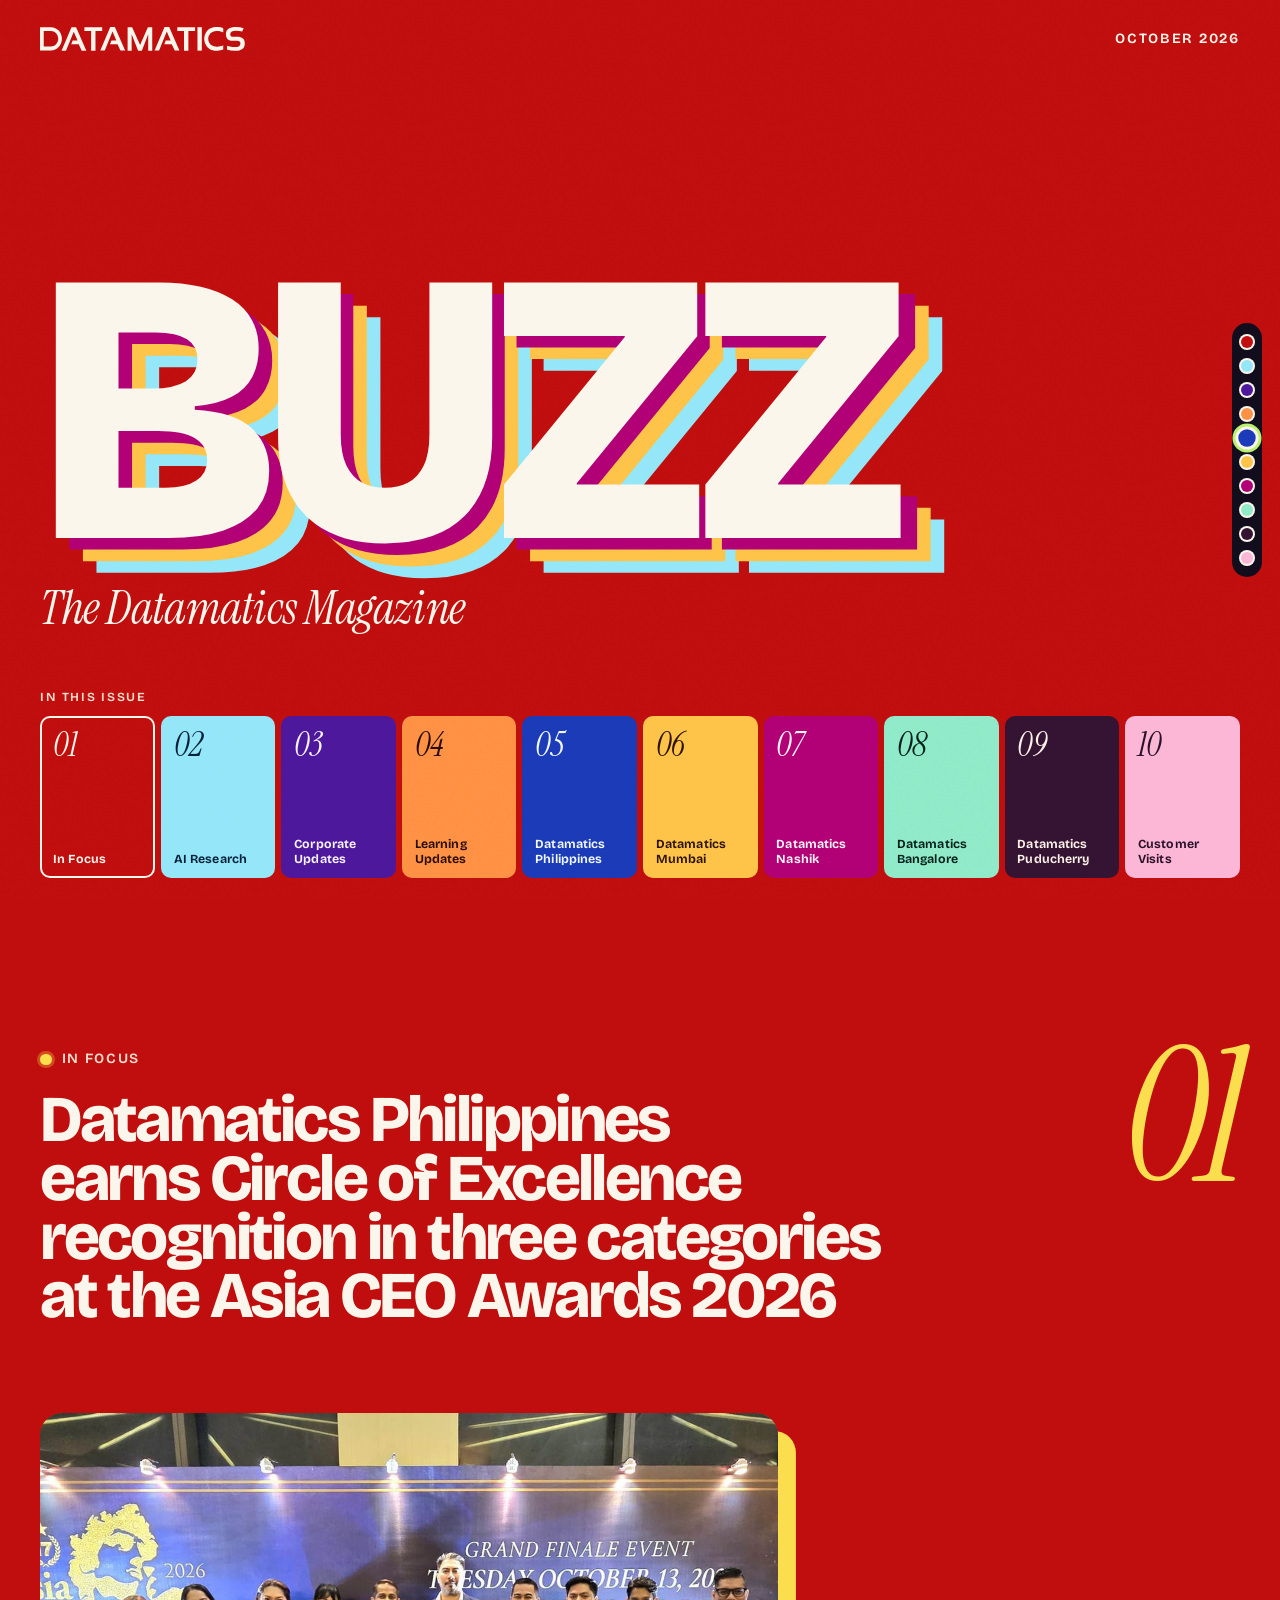
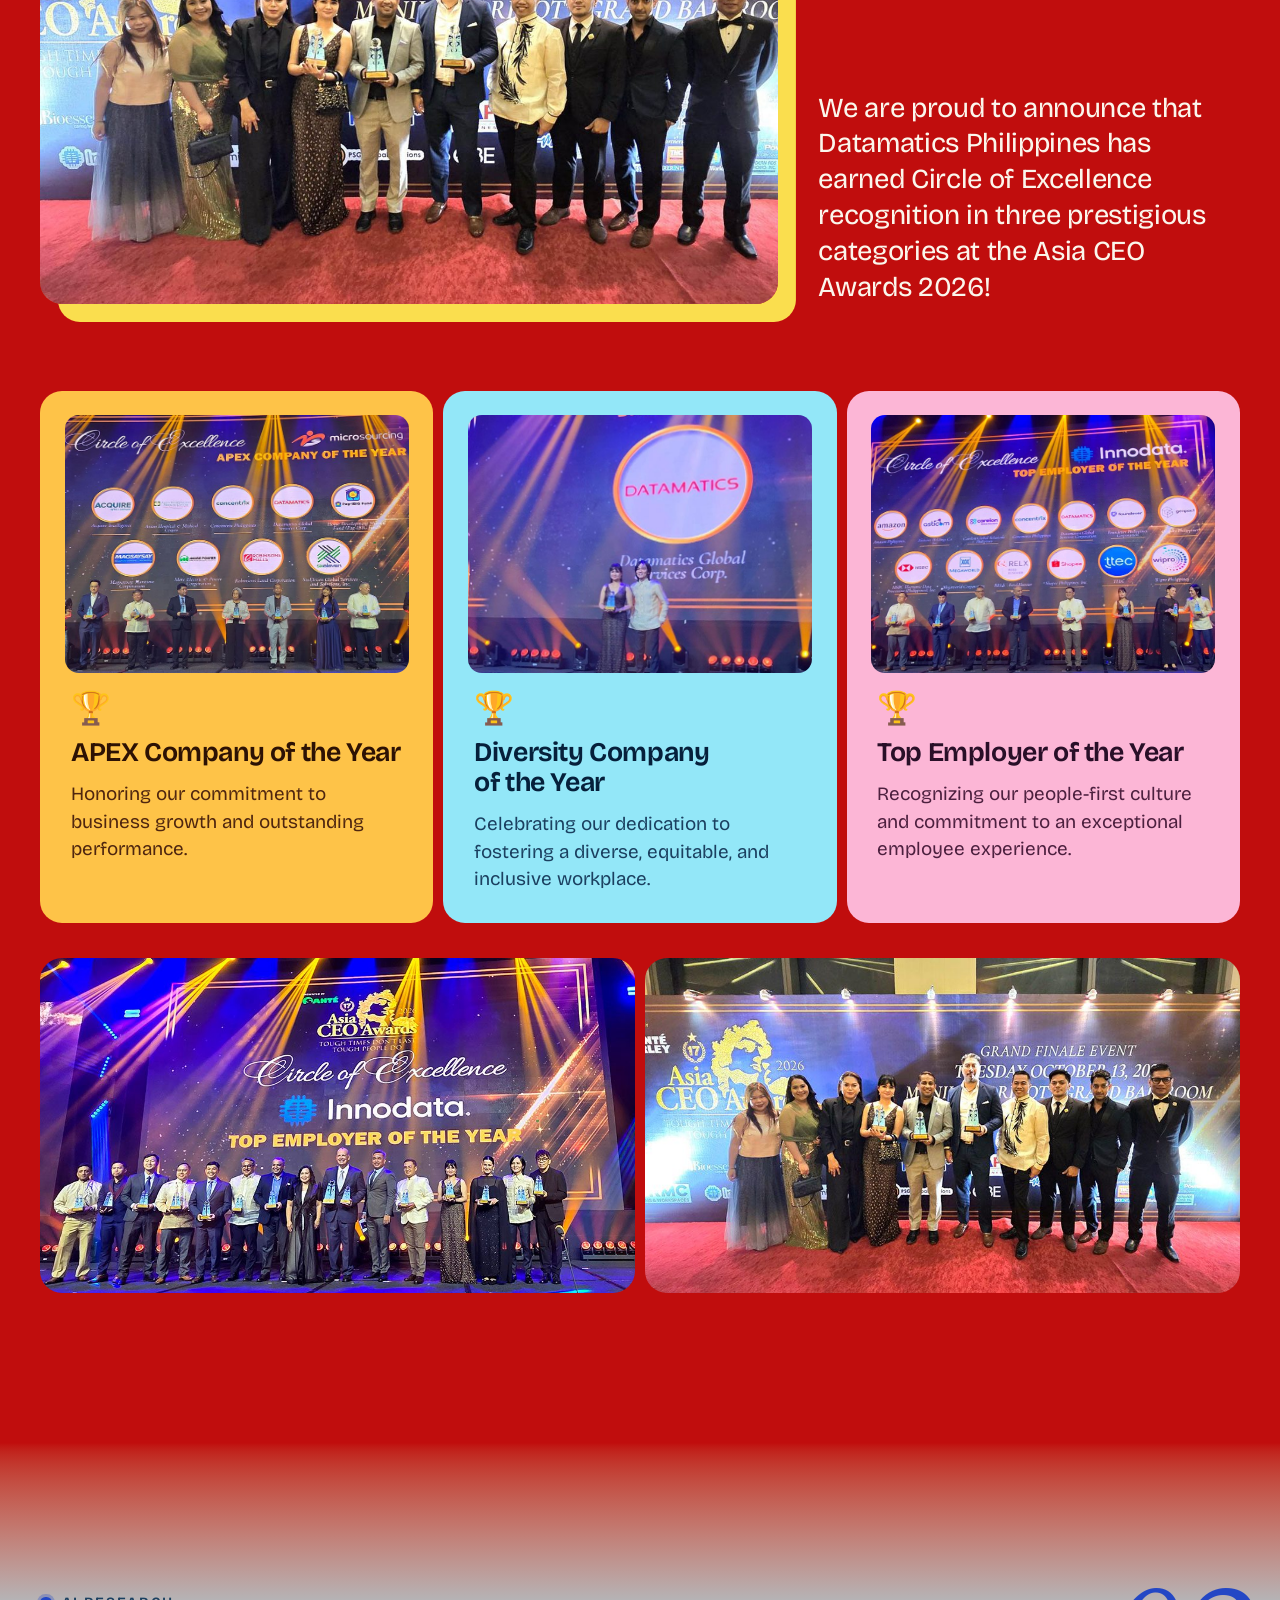
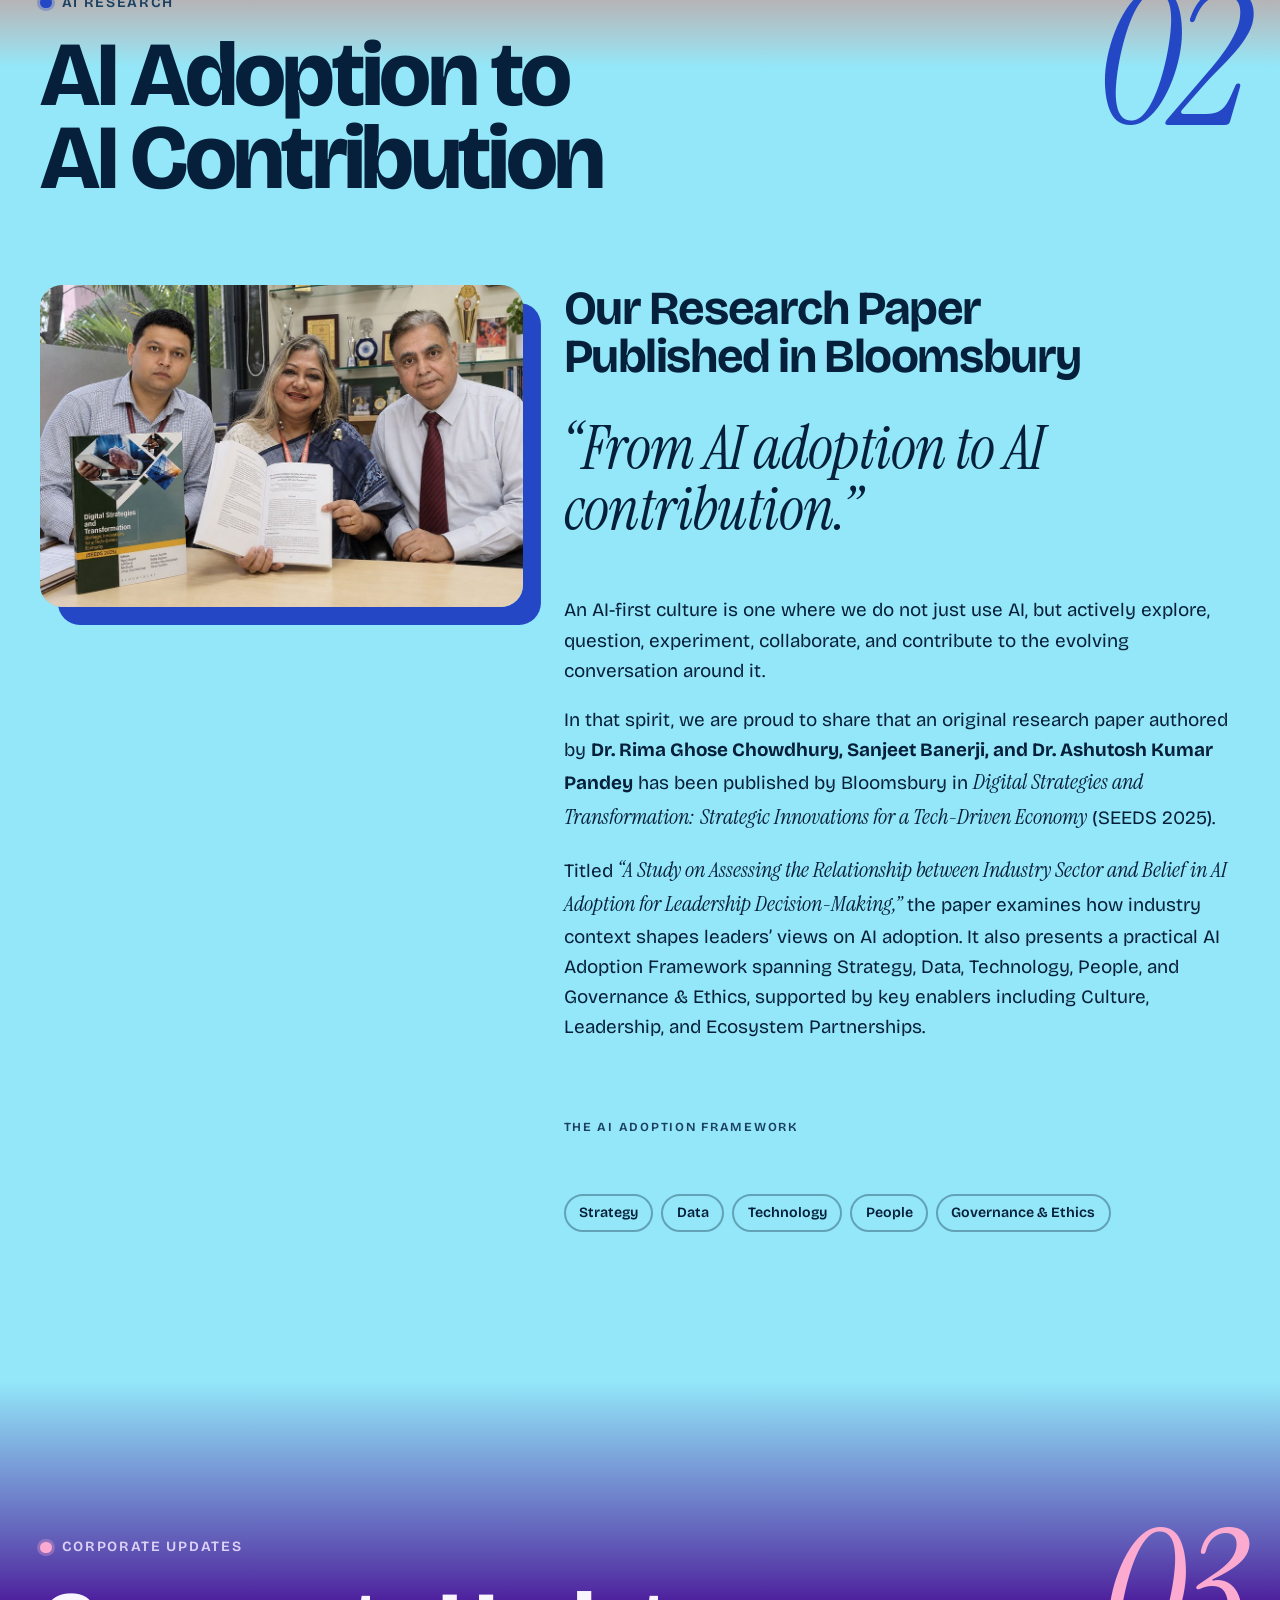
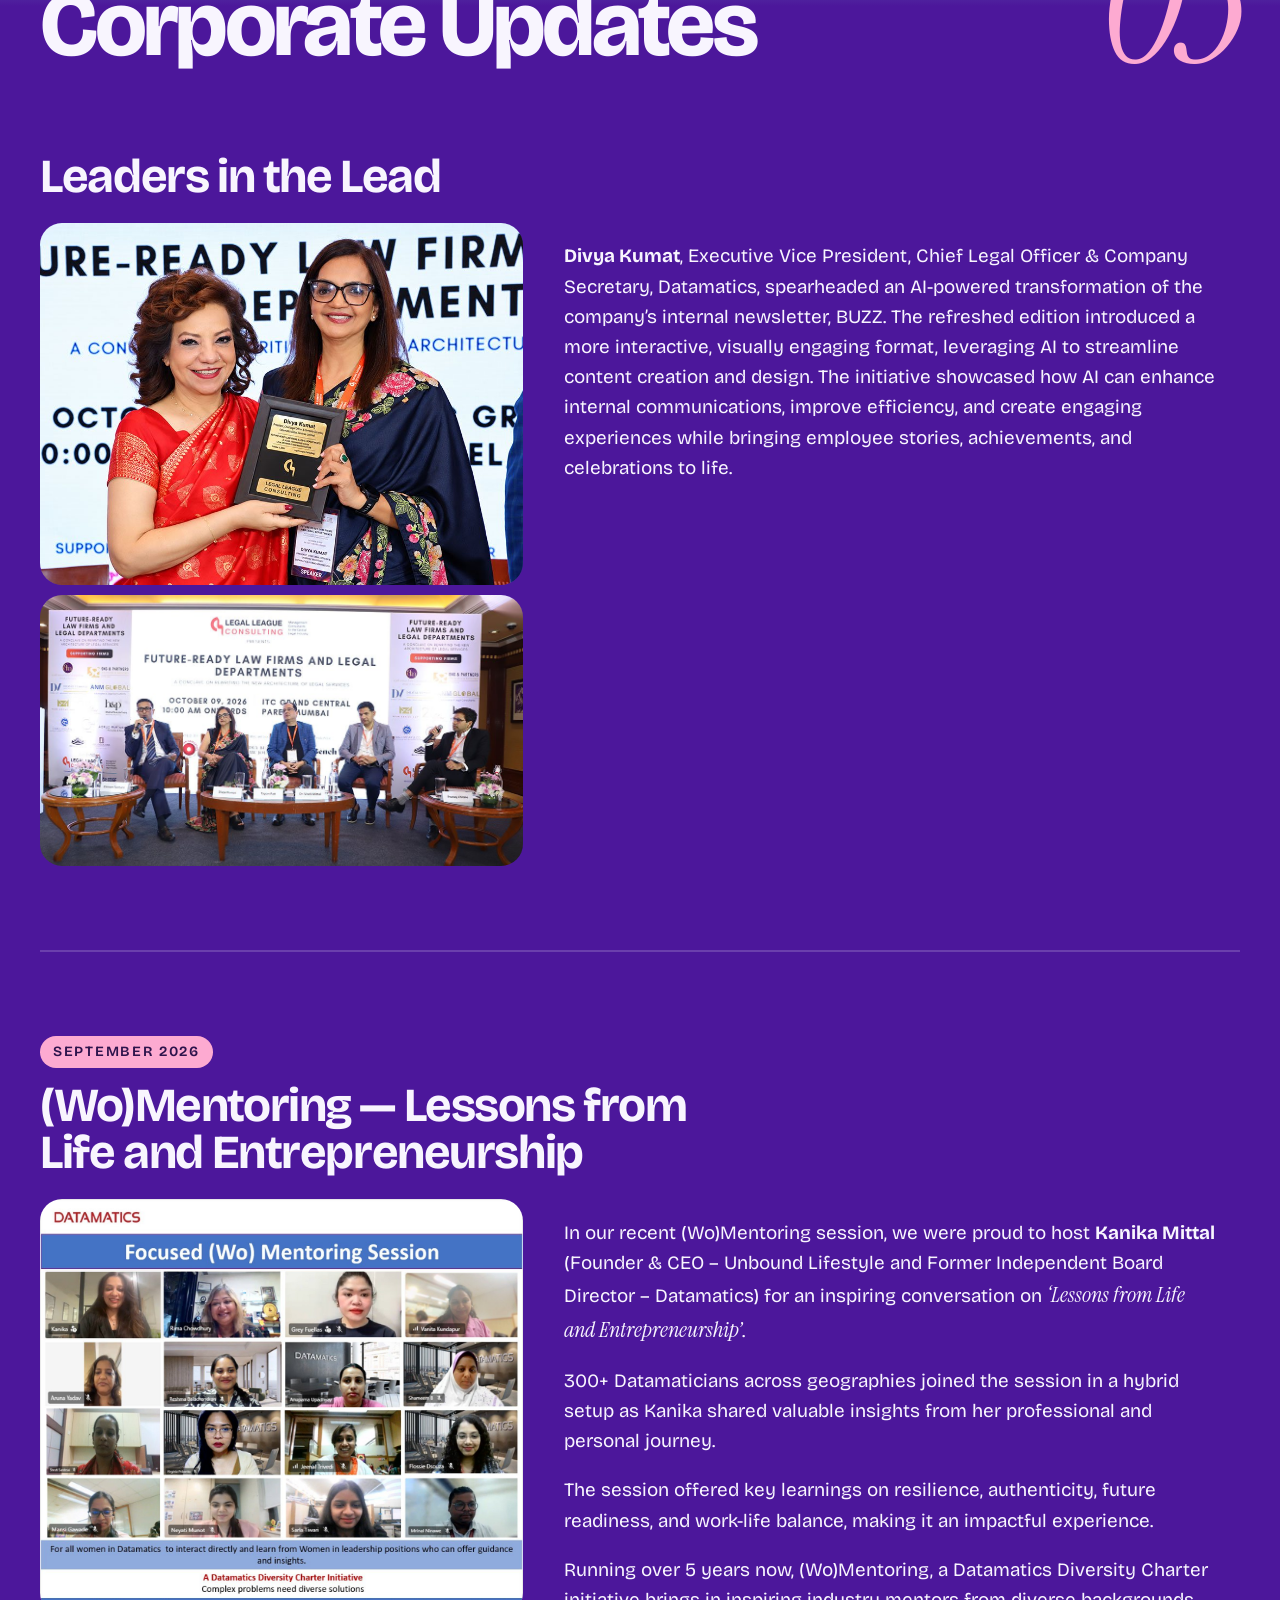
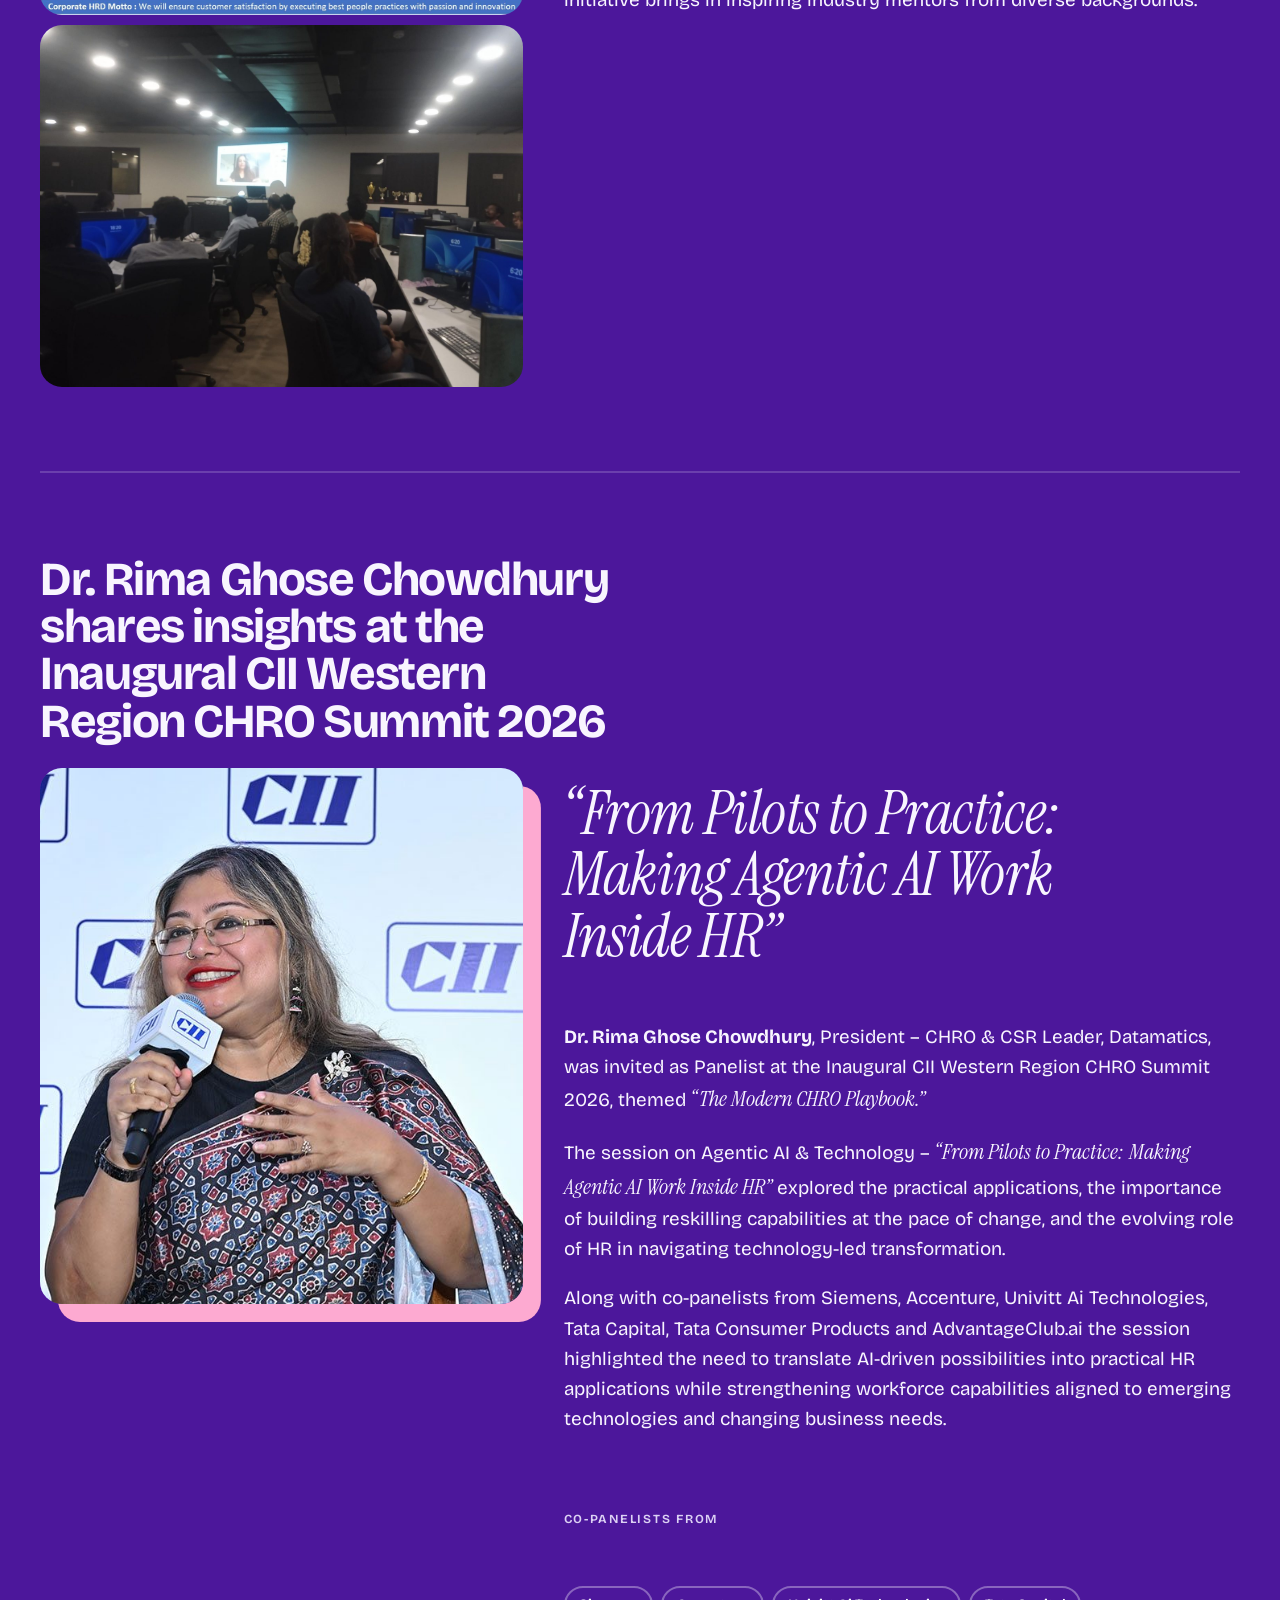
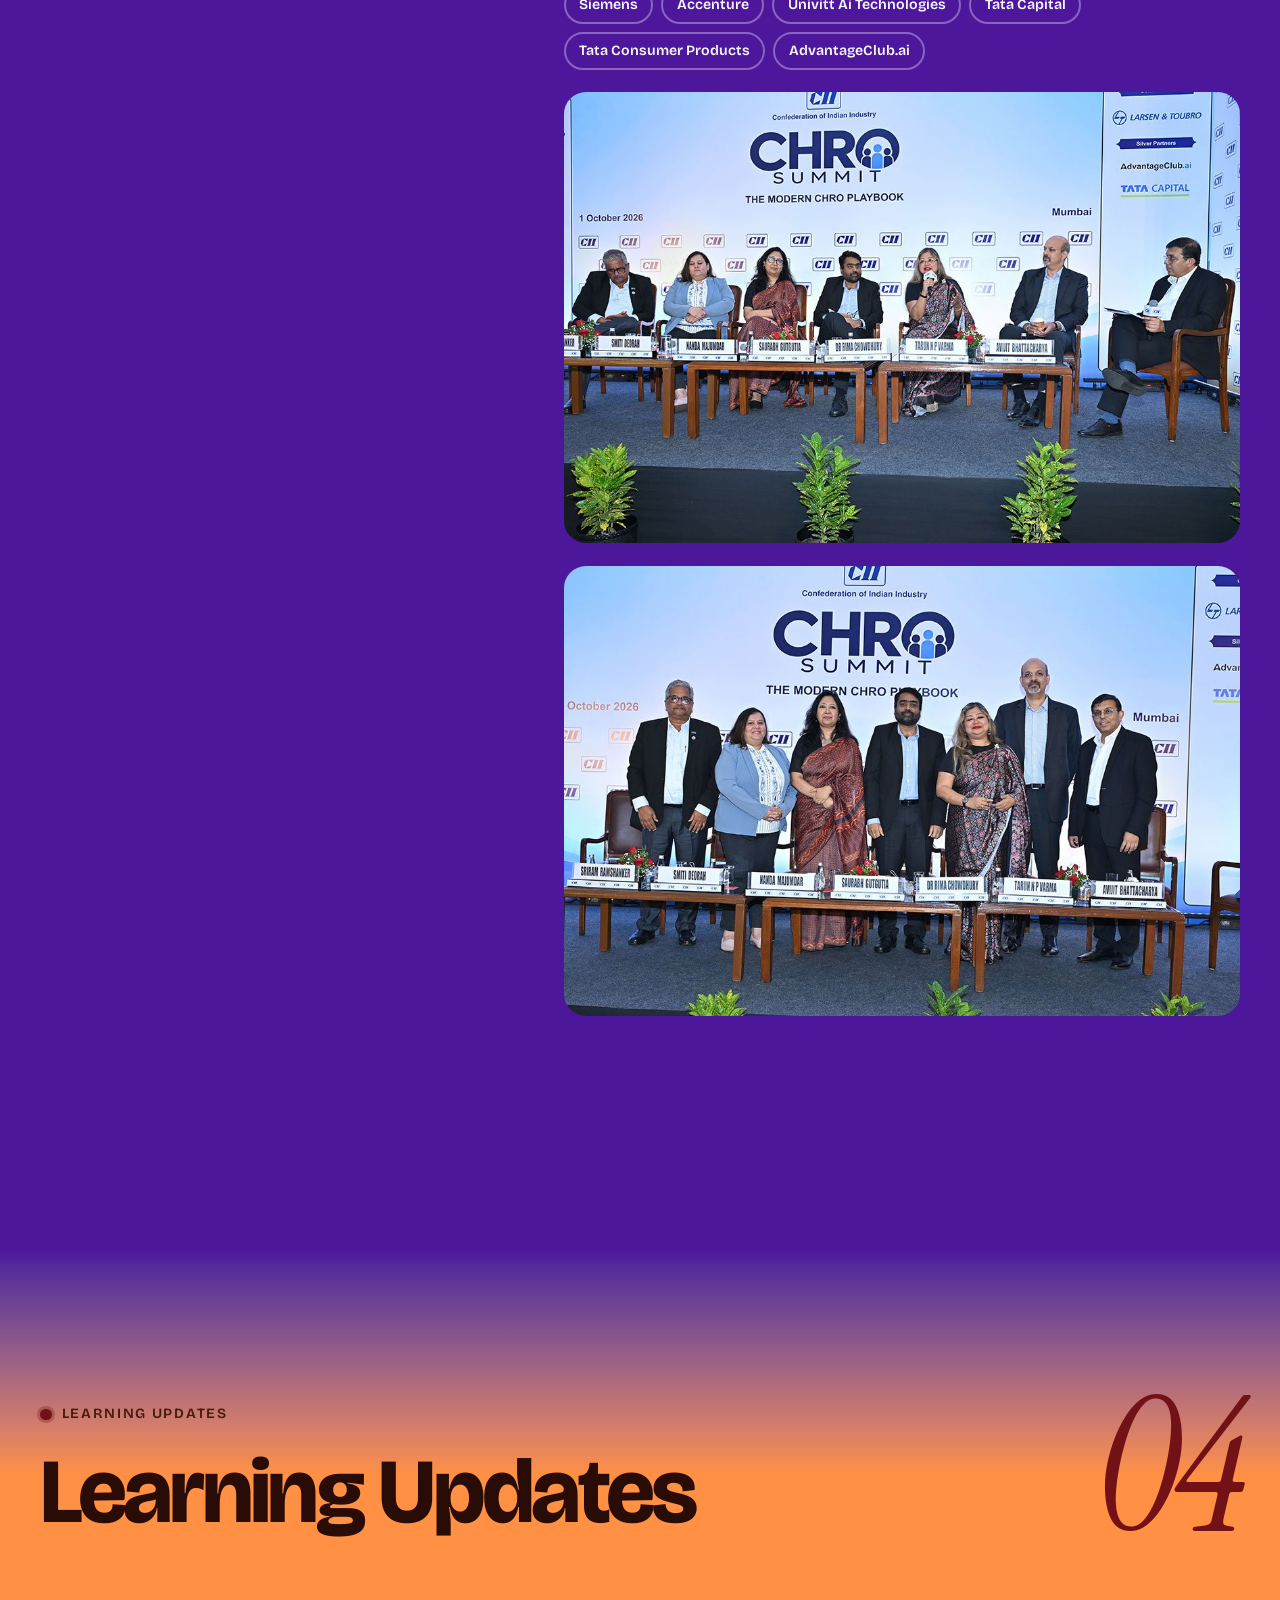
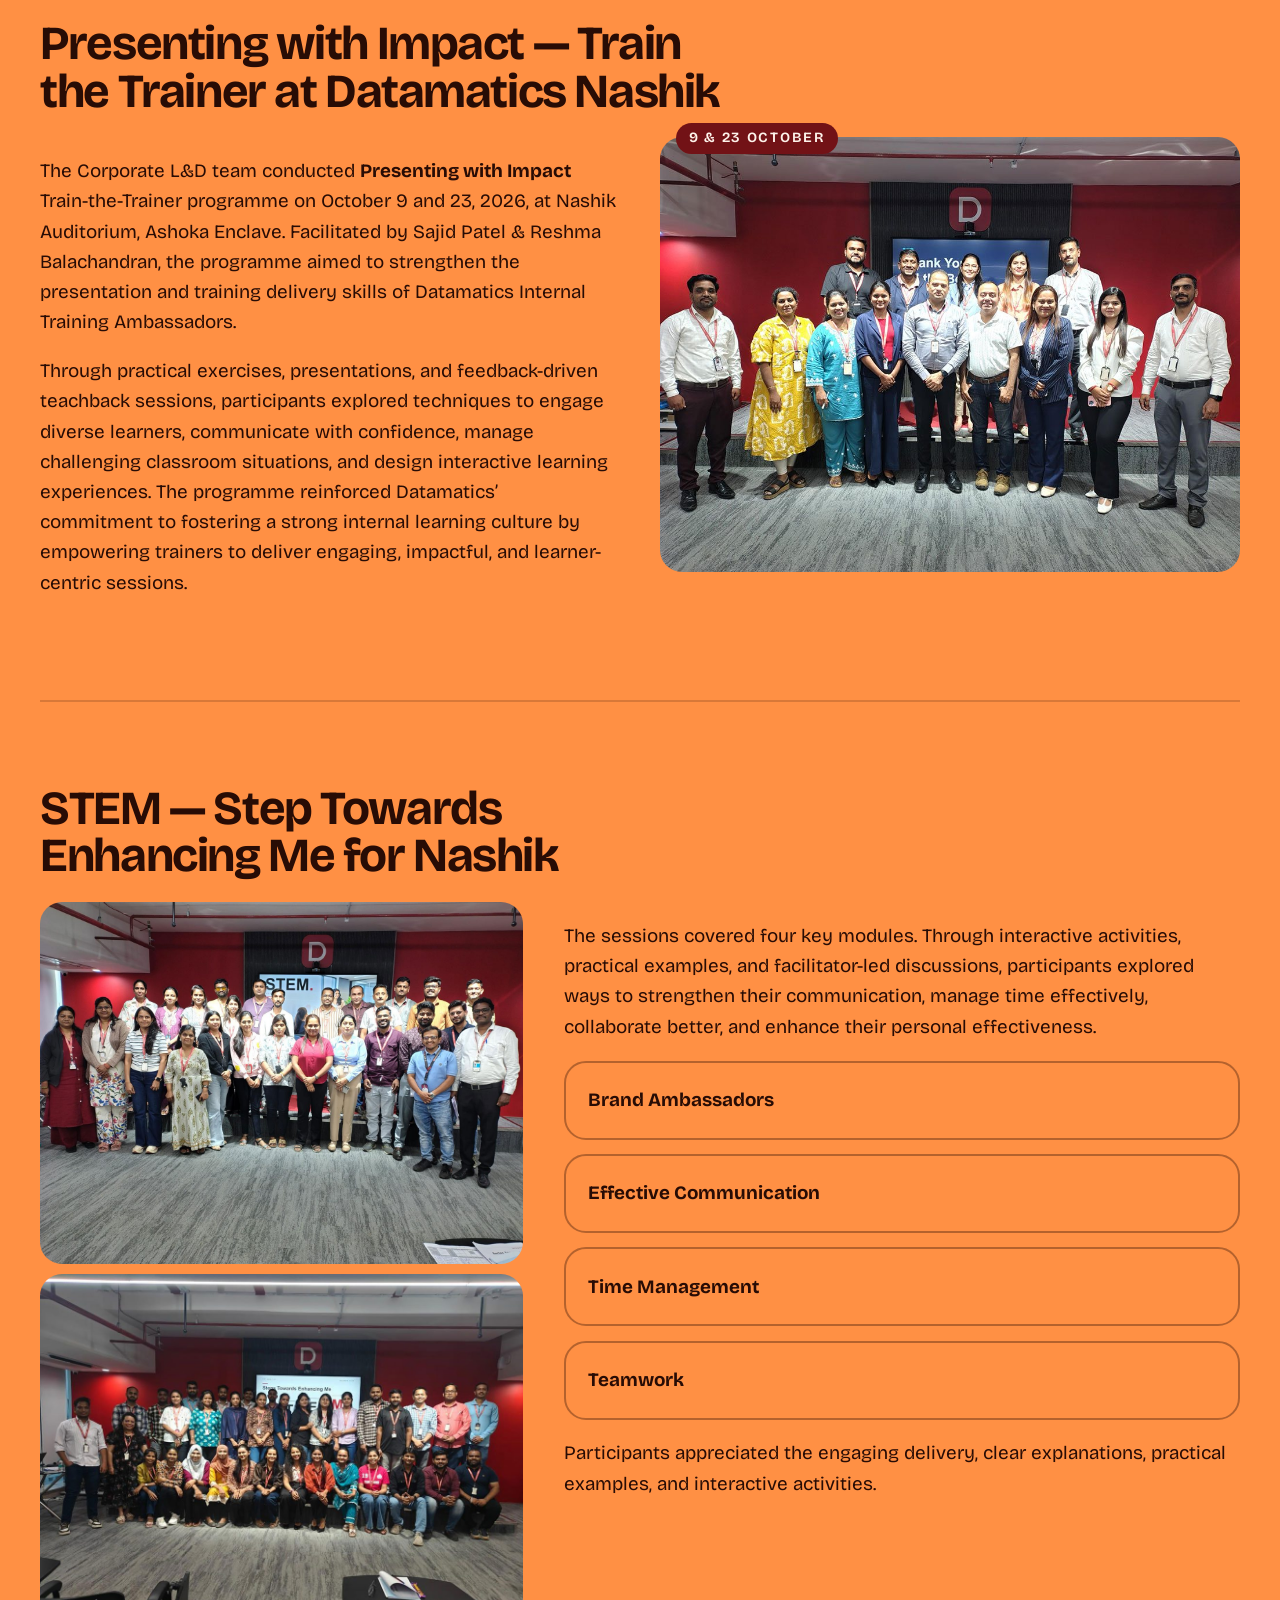
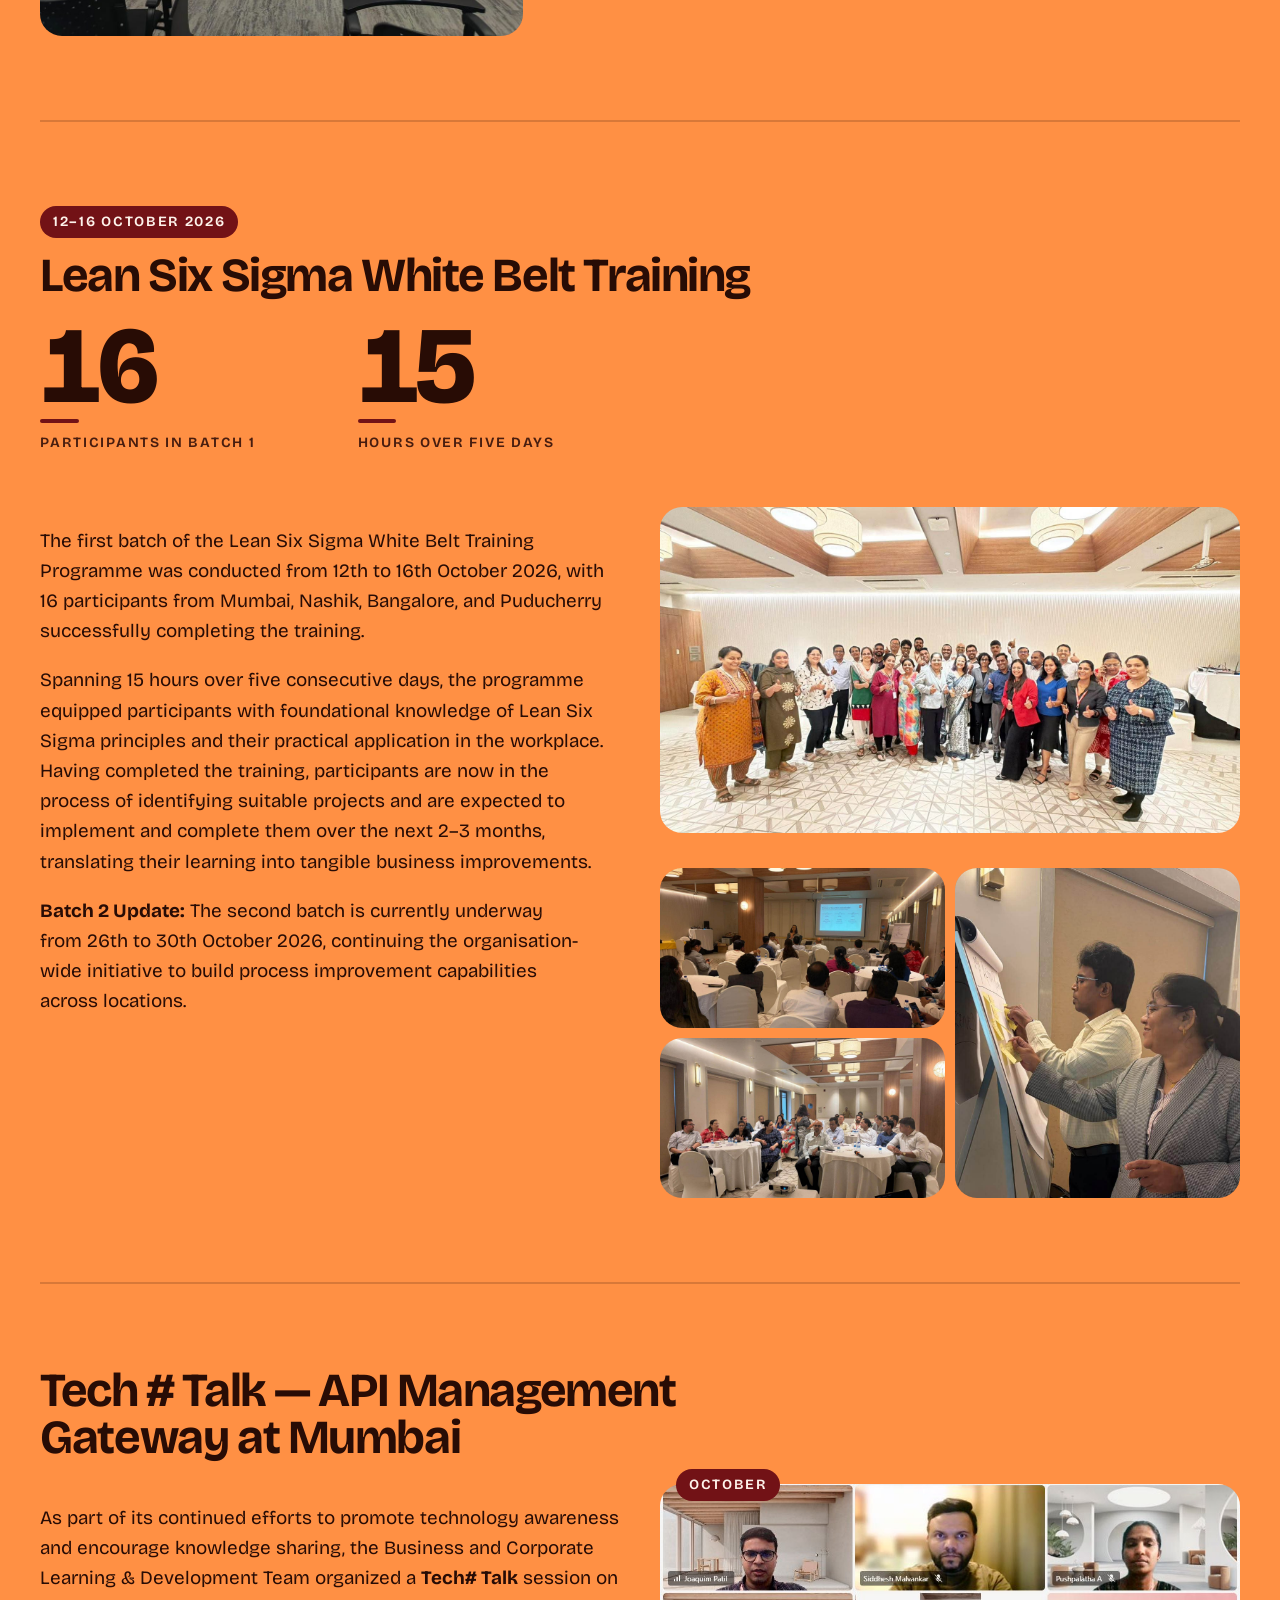
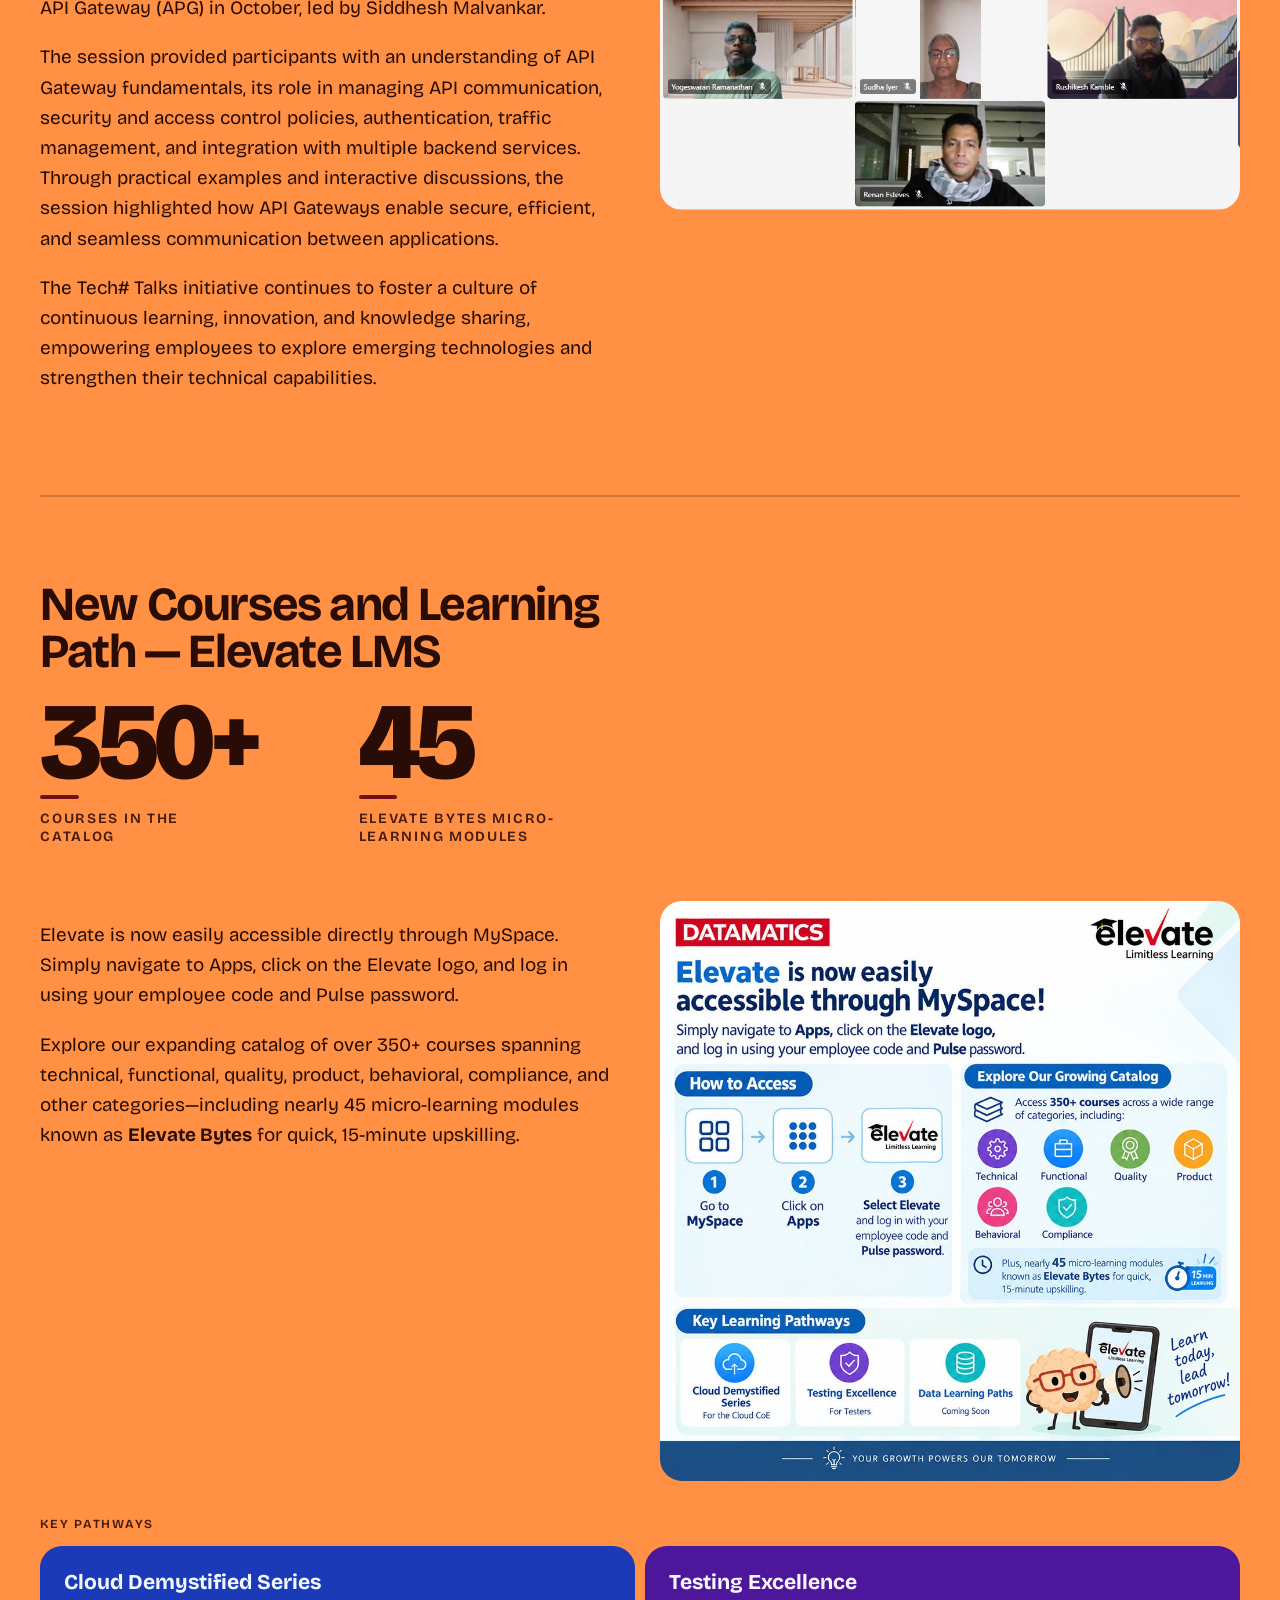
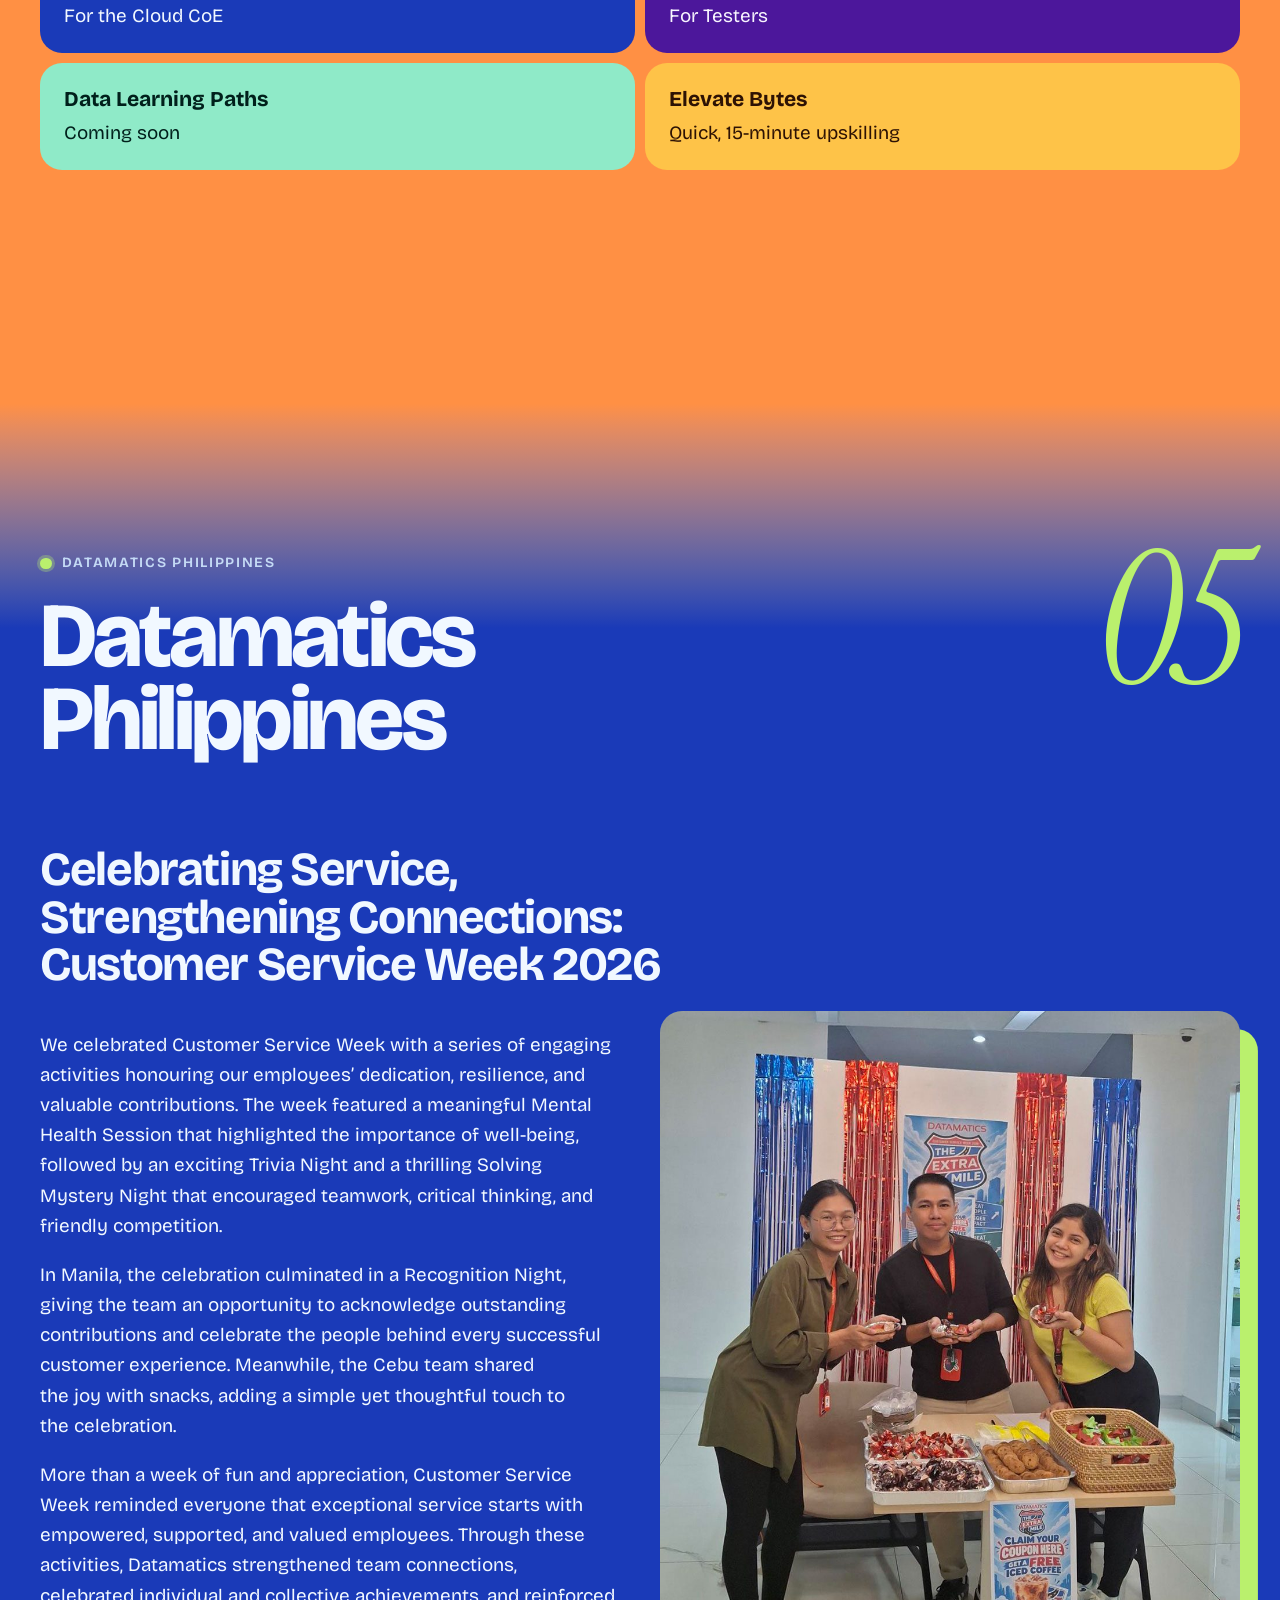
==== index.html @ 80fb4ace "Remove the (Wo)Mentoring stats from the main page Co-Authored-By: Claude Opus 5.5 <noreply@anthropic" ====
<!doctype html>
<html lang="en">
<head>
<meta charset="UTF-8" />
<meta name="viewport" content="width=device-width, initial-scale=1.0" />
<meta name="description" content="BUZZ October 2026 — the Datamatics magazine. Recognition, learning, celebrations and ideas from across Datamatics." />
<meta name="theme-color" content="#c00d0d" />
<meta name="robots" content="noindex, nofollow" />
<title>BUZZ — October 2026 · Datamatics</title>
<link rel="icon" type="image/svg+xml" href="data:image/svg+xml,%3Csvg xmlns='http://www.w3.org/2000/svg' viewBox='0 0 32 32'%3E%3Crect width='32' height='32' rx='8' fill='%23c00d0d'/%3E%3Crect x='6' y='7' width='4' height='18' rx='2' fill='%23a6e3f2'/%3E%3Crect x='11.5' y='11' width='4' height='14' rx='2' fill='%23ffc94d'/%3E%3Crect x='17' y='5' width='4' height='20' rx='2' fill='%23ff8ec7'/%3E%3Crect x='22.5' y='14' width='4' height='11' rx='2' fill='%23fff6e8'/%3E%3C/svg%3E" />
<link rel="preconnect" href="https://fonts.googleapis.com" />
<link rel="preconnect" href="https://fonts.gstatic.com" crossorigin />
<link rel="stylesheet" href="https://fonts.googleapis.com/css2?family=Bricolage+Grotesque:opsz,wght@12..96,200..800&amp;family=Instrument+Serif:ital@1&amp;display=swap" />
<link rel="stylesheet" href="assets/styles.css" />
</head>
<body>
<a class="skip-link" href="#focus">Skip to the first story</a>
<header class="masthead" id="top" data-chroma="brand"><div class="page masthead-inner"><div class="masthead-bar"><svg class="masthead-mark" viewBox="0 0 524.7 60.98" role="img" aria-label="Datamatics"><path d="M28.05.43c7.72,0,14.74,3.37,19.83,8.81,5.07,5.41,8.22,12.88,8.22,21.07h0c0,8.2-3.15,15.67-8.22,21.08-5.09,5.43-12.11,8.81-19.83,8.81H0V.43h28.05ZM28.05,10.42H9.49v39.8h18.57c5.09,0,9.73-2.23,13.08-5.82,3.39-3.61,5.48-8.59,5.48-14.08h0c0-5.49-2.09-10.47-5.48-14.08-3.35-3.58-7.99-5.81-13.08-5.81Z"></path><polygon points="159.36 .47 159.36 10.14 142.13 10.14 142.13 60.57 130.99 60.57 130.99 10.14 113.77 10.14 113.77 .47 159.36 .47"></polygon><polygon points="397.37 .47 397.37 10.14 380.15 10.14 380.15 60.57 368.99 60.57 368.99 10.14 351.76 10.14 351.76 .47 397.37 .47"></polygon><rect x="403.47" y=".47" width="11.15" height="60.1"></rect><path d="M469.21,57.89c-2.21.84-4.55,1.49-7.02,1.97-2.46.48-5.05.78-7.77.89h0c-.44.02-.89.03-1.35.05-.48,0-.95,0-1.37,0-1.49,0-3.15-.07-4.8-.25-1.43-.15-2.86-.37-4.12-.68h0c-2.62-.64-5.1-1.68-7.39-3.04-2.33-1.38-4.47-3.11-6.35-5.11-2.61-2.8-4.72-6.12-6.16-9.81-1.39-3.55-2.15-7.44-2.15-11.5h0c0-4.06.76-7.95,2.15-11.5,1.44-3.68,3.55-7.01,6.16-9.8,1.59-1.71,3.38-3.21,5.31-4.47,1.91-1.25,3.97-2.26,6.13-3.01h0c1.6-.55,3.39-.95,5.2-1.21,2.04-.3,4.12-.44,6.03-.44h0s.9,0,.9,0h.01c3.07.05,6,.31,8.77.79,2.77.48,5.38,1.19,7.84,2.12l.27.1v10.83l-.57-.25c-2.51-1.09-5.14-1.91-7.88-2.45-2.73-.55-5.57-.82-8.51-.82h-.61s-.74.02-.74.02c-2.3.06-5.15.75-7.8,1.83-2.59,1.05-4.98,2.44-6.51,3.94-.15.15-.31.31-.46.46h0c-.13.14-.28.3-.43.48-1.57,1.78-2.84,3.87-3.7,6.18-.83,2.21-1.29,4.64-1.29,7.18h0c0,2.64.5,5.15,1.38,7.44.93,2.39,2.29,4.54,3.97,6.33.46.5.96.97,1.48,1.42.52.45,1.07.86,1.63,1.24h0c1.37.94,3.6,1.99,6.23,2.72,2.1.58,4.45.95,6.81.89h.65l.67-.02c2.69-.08,5.29-.38,7.8-.92,2.51-.55,4.94-1.32,7.28-2.33l.57-.25v10.83l-.27.1Z"></path><polygon points="224.49 60.57 224.49 .47 236.04 .47 256.43 46.06 276.4 .47 287.53 .47 287.53 60.57 277.23 60.57 277.23 18.7 260.93 60.57 251.42 60.57 234.79 18.7 234.79 60.57 224.49 60.57"></polygon><path d="M505.08,25.26h-10.26c-4.87,0-7.31-2.24-7.31-6.73,0-5.88,5.05-8.82,15.13-8.82,5.33,0,10.43.72,15.32,2.12l3.76-8.86c-6.01-1.96-12.37-2.93-19.08-2.93-17.51,0-26.26,6.17-26.26,18.49,0,11.21,6.15,16.81,18.44,16.81h10.26c5.65,0,8.49,2.24,8.49,6.73,0,6.15-4.62,9.23-13.82,9.23-7.59,0-14.41-1.11-20.43-3.35v10.08c6.03,1.97,12.84,2.94,20.43,2.94,16.64,0,24.96-6.3,24.96-18.9,0-11.22-6.54-16.82-19.62-16.82Z"></path><polygon points="92.45 .47 80.67 .47 55.15 60.57 66.58 60.57 86.38 11.95 96.22 34.51 83.73 34.51 79.91 44.18 99.16 44.18 106.73 60.57 118.7 60.57 92.45 .47"></polygon><polygon points="191.82 .28 180.04 .27 154.52 60.37 165.95 60.37 185.75 11.76 195.59 34.32 183.1 34.32 179.28 43.99 198.53 43.99 206.09 60.37 218.07 60.37 191.82 .28"></polygon><polygon points="330.92 .28 319.14 .27 293.61 60.37 305.05 60.37 324.84 11.76 334.69 34.32 322.19 34.32 318.37 43.99 337.62 43.99 345.19 60.37 357.17 60.37 330.92 .28"></polygon></svg><p class="masthead-issue t-meta">October 2026</p></div><h1 class="masthead-word"><span class="visually-hidden">BUZZ October 2026</span><span class="mw-layer mw-layer-1" style="color:var(--f-philippines)" aria-hidden="true">BUZZ</span><span class="mw-layer mw-layer-2" style="color:var(--f-corporate)" aria-hidden="true">BUZZ</span><span class="mw-layer mw-layer-3" style="color:var(--f-press)" aria-hidden="true">BUZZ</span><span class="mw-main" aria-hidden="true"><span class="mw-letter">B</span><span class="mw-letter">U</span><span class="mw-letter">Z</span><span class="mw-letter">Z</span></span></h1><p class="masthead-strap t-serif">The Datamatics Magazine</p><nav class="spectrum" aria-label="In this issue"><p class="spectrum-label t-micro">In this issue</p><ol class="spectrum-list"><li class="spectrum-tile" data-chroma="focus"><a href="#focus" class="spectrum-link"><span class="spectrum-num t-serif">01</span><span class="spectrum-name">In Focus</span></a></li><li class="spectrum-tile" data-chroma="press"><a href="#research" class="spectrum-link"><span class="spectrum-num t-serif">02</span><span class="spectrum-name">AI Research</span></a></li><li class="spectrum-tile" data-chroma="analyst"><a href="#corporate" class="spectrum-link"><span class="spectrum-num t-serif">03</span><span class="spectrum-name">Corporate Updates</span></a></li><li class="spectrum-tile" data-chroma="leaders"><a href="#learning" class="spectrum-link"><span class="spectrum-num t-serif">04</span><span class="spectrum-name">Learning Updates</span></a></li><li class="spectrum-tile" data-chroma="learning"><a href="#philippines" class="spectrum-link"><span class="spectrum-num t-serif">05</span><span class="spectrum-name">Datamatics Philippines</span></a></li><li class="spectrum-tile" data-chroma="corporate"><a href="#mumbai" class="spectrum-link"><span class="spectrum-num t-serif">06</span><span class="spectrum-name">Datamatics Mumbai</span></a></li><li class="spectrum-tile" data-chroma="philippines"><a href="#nashik" class="spectrum-link"><span class="spectrum-num t-serif">07</span><span class="spectrum-name">Datamatics Nashik</span></a></li><li class="spectrum-tile" data-chroma="thoughtcast"><a href="#bangalore" class="spectrum-link"><span class="spectrum-num t-serif">08</span><span class="spectrum-name">Datamatics Bangalore</span></a></li><li class="spectrum-tile" data-chroma="mustread"><a href="#puducherry" class="spectrum-link"><span class="spectrum-num t-serif">09</span><span class="spectrum-name">Datamatics Puducherry</span></a></li><li class="spectrum-tile" data-chroma="quiz"><a href="#visits" class="spectrum-link"><span class="spectrum-num t-serif">10</span><span class="spectrum-name">Customer Visits</span></a></li></ol></nav></div></header>
<nav class="rail" aria-label="Chapters"><ol class="rail-list"><li class="rail-stop" data-chroma="focus"><a href="#focus" class="rail-link"><span class="rail-swatch" aria-hidden="true"></span><span class="rail-label"><span class="rail-num" aria-hidden="true">01</span>In Focus</span></a></li><li class="rail-stop" data-chroma="press"><a href="#research" class="rail-link"><span class="rail-swatch" aria-hidden="true"></span><span class="rail-label"><span class="rail-num" aria-hidden="true">02</span>AI Research</span></a></li><li class="rail-stop" data-chroma="analyst"><a href="#corporate" class="rail-link"><span class="rail-swatch" aria-hidden="true"></span><span class="rail-label"><span class="rail-num" aria-hidden="true">03</span>Corporate Updates</span></a></li><li class="rail-stop" data-chroma="leaders"><a href="#learning" class="rail-link"><span class="rail-swatch" aria-hidden="true"></span><span class="rail-label"><span class="rail-num" aria-hidden="true">04</span>Learning Updates</span></a></li><li class="rail-stop" data-chroma="learning"><a href="#philippines" class="rail-link"><span class="rail-swatch" aria-hidden="true"></span><span class="rail-label"><span class="rail-num" aria-hidden="true">05</span>Datamatics Philippines</span></a></li><li class="rail-stop" data-chroma="corporate"><a href="#mumbai" class="rail-link"><span class="rail-swatch" aria-hidden="true"></span><span class="rail-label"><span class="rail-num" aria-hidden="true">06</span>Datamatics Mumbai</span></a></li><li class="rail-stop" data-chroma="philippines"><a href="#nashik" class="rail-link"><span class="rail-swatch" aria-hidden="true"></span><span class="rail-label"><span class="rail-num" aria-hidden="true">07</span>Datamatics Nashik</span></a></li><li class="rail-stop" data-chroma="thoughtcast"><a href="#bangalore" class="rail-link"><span class="rail-swatch" aria-hidden="true"></span><span class="rail-label"><span class="rail-num" aria-hidden="true">08</span>Datamatics Bangalore</span></a></li><li class="rail-stop" data-chroma="mustread"><a href="#puducherry" class="rail-link"><span class="rail-swatch" aria-hidden="true"></span><span class="rail-label"><span class="rail-num" aria-hidden="true">09</span>Datamatics Puducherry</span></a></li><li class="rail-stop" data-chroma="quiz"><a href="#visits" class="rail-link"><span class="rail-swatch" aria-hidden="true"></span><span class="rail-label"><span class="rail-num" aria-hidden="true">10</span>Customer Visits</span></a></li></ol></nav>
<main id="main">
<section id="focus" aria-labelledby="focus-title" data-chroma="focus" class="chapter focus" style="--prev-field:var(--f-brand)"><div class="chapter-bleed" aria-hidden="true"></div><div class="page"><header class="chapter-head"><span class="chapter-numeral t-numeral" aria-hidden="true">01</span><p class="chapter-kicker t-meta"><span class="chapter-kicker-dot" aria-hidden="true"></span><span class="visually-hidden">Chapter 1 of 10: </span>In Focus</p><h2 id="focus-title" class="chapter-title t-h2">Datamatics Philippines earns Circle of Excellence recognition in three categories at the Asia CEO Awards 2026</h2></header>
<div class="focus-body reveal"><figure class="photo photo-offset focus-photo"><div class="photo-frame"><img src="assets/img/asia-ceo/hero.jpg" width="1600" height="832" alt="The Datamatics Philippines team holds their trophies on the red carpet at the Asia CEO Awards 2026 Grand Finale." loading="lazy" decoding="async" style="object-position:50% 50%"></div></figure><p class="focus-lede t-lede">We are proud to announce that Datamatics Philippines has earned Circle of Excellence recognition in three prestigious categories at the Asia CEO Awards 2026!</p></div>
<ul class="awards">
<li class="award reveal" data-chroma="corporate"><figure class="photo award-photo"><div class="photo-frame"><img src="assets/img/asia-ceo/apex.jpg" width="1000" height="589" alt="Circle of Excellence honorees for APEX Company of the Year on stage, with the Datamatics logo among the recognised companies on screen." loading="lazy" decoding="async" style="object-position:50% 50%"></div></figure><span class="award-icon" aria-hidden="true">🏆</span><h3 class="award-name t-h4">APEX Company of the Year</h3><p class="award-text">Honoring our commitment to business growth and outstanding performance.</p></li>
<li class="award reveal" data-chroma="press"><figure class="photo award-photo"><div class="photo-frame"><img src="assets/img/asia-ceo/diversity.jpg" width="700" height="854" alt="Two Datamatics representatives on stage beneath the Circle of Excellence Diversity Company screen showing the Datamatics logo." loading="lazy" decoding="async" style="object-position:50% 62%"></div></figure><span class="award-icon" aria-hidden="true">🏆</span><h3 class="award-name t-h4">Diversity Company of the Year</h3><p class="award-text">Celebrating our dedication to fostering a diverse, equitable, and inclusive workplace.</p></li>
<li class="award reveal" data-chroma="quiz"><figure class="photo award-photo"><div class="photo-frame"><img src="assets/img/asia-ceo/top-employer.jpg" width="1000" height="669" alt="Circle of Excellence honorees for Top Employer of the Year on stage, with the Datamatics logo among the recognised companies on screen." loading="lazy" decoding="async" style="object-position:50% 50%"></div></figure><span class="award-icon" aria-hidden="true">🏆</span><h3 class="award-name t-h4">Top Employer of the Year</h3><p class="award-text">Recognizing our people-first culture and commitment to an exceptional employee experience.</p></li>
</ul>
<div class="award-gallery reveal"><figure class="photo "><div class="photo-frame"><img src="assets/img/asia-ceo/top-employer-stage.jpg" width="1000" height="585" alt="Top Employer of the Year honorees, including the Datamatics team, line up on stage with their trophies." loading="lazy" decoding="async" style="object-position:50% 50%"></div></figure><figure class="photo "><div class="photo-frame"><img src="assets/img/asia-ceo/team-red-carpet.jpg" width="1000" height="520" alt="The Datamatics Philippines team poses with their trophies in front of the Asia CEO Awards 2026 backdrop." loading="lazy" decoding="async" style="object-position:50% 50%"></div></figure></div></div></section><section id="research" aria-labelledby="research-title" data-chroma="press" class="chapter " style="--prev-field:var(--f-focus)"><div class="chapter-bleed" aria-hidden="true"></div><div class="page"><header class="chapter-head"><span class="chapter-numeral t-numeral" aria-hidden="true">02</span><p class="chapter-kicker t-meta"><span class="chapter-kicker-dot" aria-hidden="true"></span><span class="visually-hidden">Chapter 2 of 10: </span>AI Research</p><h2 id="research-title" class="chapter-title t-h2">AI Adoption to AI Contribution</h2></header>
<div class="leaders-spread reveal"><figure class="photo photo-offset leaders-portrait research-photo"><div class="photo-frame"><img src="assets/img/research/bloomsbury-authors.jpg" width="1000" height="667" alt="The paper’s authors seated at a table with the Bloomsbury book Digital Strategies and Transformation (SEEDS 2025), one copy open to their research paper." loading="lazy" decoding="async" style="object-position:50% 50%"></div></figure>
<div class="leaders-text"><h3 class="t-h3 story-title">Our Research Paper Published in Bloomsbury</h3>
<p class="leaders-quote t-serif" aria-hidden="true">“From AI adoption to AI contribution.”</p>
<div class="copy flow t-body"><p>An AI-first culture is one where we do not just use AI, but actively explore, question, experiment, collaborate, and contribute to the evolving conversation around it.</p><p>In that spirit, we are proud to share that an original research paper authored by <strong>Dr. Rima Ghose Chowdhury, Sanjeet Banerji, and Dr. Ashutosh Kumar Pandey</strong> has been published by Bloomsbury in <em>Digital Strategies and Transformation: Strategic Innovations for a Tech-Driven Economy</em> (SEEDS 2025).</p><p>Titled <em>“A Study on Assessing the Relationship between Industry Sector and Belief in AI Adoption for Leadership Decision-Making,”</em> the paper examines how industry context shapes leaders’ views on AI adoption. It also presents a practical AI Adoption Framework spanning Strategy, Data, Technology, People, and Governance &amp; Ethics, supported by key enablers including Culture, Leadership, and Ecosystem Partnerships.</p></div>
<p class="learn-list-label t-micro">The AI Adoption Framework</p>
<ul class="panel-list"><li>Strategy</li><li>Data</li><li>Technology</li><li>People</li><li>Governance &amp; Ethics</li></ul>
</div></div></div></section><section id="corporate" aria-labelledby="corporate-title" data-chroma="analyst" class="chapter " style="--prev-field:var(--f-press)"><div class="chapter-bleed" aria-hidden="true"></div><div class="page"><header class="chapter-head"><span class="chapter-numeral t-numeral" aria-hidden="true">03</span><p class="chapter-kicker t-meta"><span class="chapter-kicker-dot" aria-hidden="true"></span><span class="visually-hidden">Chapter 3 of 10: </span>Corporate Updates</p><h2 id="corporate-title" class="chapter-title t-h2">Corporate Updates</h2></header><article class="story reveal" aria-labelledby="corp-leaders"><h3 id="corp-leaders" class="t-h3 story-title">Leaders in the Lead</h3><div class="learn-ms"><div class="photo-stack"><figure class="photo learn-ms-photo"><div class="photo-frame"><img src="assets/img/leaders/divya-felicitation.jpg" width="1000" height="667" alt="Divya Kumat receives a plaque from Legal League Consulting at the Future-Ready Law Firms and Legal Departments conclave." loading="lazy" decoding="async" style="object-position:50% 35%"></div></figure><figure class="photo photo-wide"><div class="photo-frame"><img src="assets/img/leaders/divya-panel.jpg" width="1000" height="667" alt="Divya Kumat seated on the panel at the Future-Ready Law Firms and Legal Departments conclave at ITC Grand Central, Mumbai." loading="lazy" decoding="async" style="object-position:50% 50%"></div></figure></div><div class="copy flow t-body"><p><strong>Divya Kumat</strong>, Executive Vice President, Chief Legal Officer &amp; Company Secretary, Datamatics, spearheaded an AI-powered transformation of the company’s internal newsletter, BUZZ. The refreshed edition introduced a more interactive, visually engaging format, leveraging AI to streamline content creation and design. The initiative showcased how AI can enhance internal communications, improve efficiency, and create engaging experiences while bringing employee stories, achievements, and celebrations to life.</p></div></div></article><article class="story reveal" aria-labelledby="corp-womentoring"><p class="story-date t-meta">September 2026</p><h3 id="corp-womentoring" class="t-h3 story-title">(Wo)Mentoring — Lessons from Life and Entrepreneurship</h3><div class="learn-ms"><div class="photo-stack"><figure class="photo photo-natural"><div class="photo-frame"><img src="assets/img/womentoring/session-grid.jpg" width="1258" height="1084" alt="Focused (Wo)Mentoring Session: a grid of video-call participants including Kanika and Rima Chowdhury, with the note that it is a Datamatics Diversity Charter initiative." loading="lazy" decoding="async" style="object-position:50% 50%"></div></figure><figure class="photo learn-ms-photo"><div class="photo-frame"><img src="assets/img/womentoring/hybrid-room.jpg" width="1400" height="1050" alt="Datamaticians in an office watching Kanika Mittal on a projected video call during the hybrid session." loading="lazy" decoding="async" style="object-position:50% 50%"></div></figure></div><div class="copy flow t-body"><p>In our recent (Wo)Mentoring session, we were proud to host <strong>Kanika Mittal</strong> (Founder &amp; CEO – Unbound Lifestyle and Former Independent Board Director – Datamatics) for an inspiring conversation on <em>‘Lessons from Life and Entrepreneurship’</em>.</p><p>300+ Datamaticians across geographies joined the session in a hybrid setup as Kanika shared valuable insights from her professional and personal journey.</p><p>The session offered key learnings on resilience, authenticity, future readiness, and work-life balance, making it an impactful experience.</p><p>Running over 5 years now, (Wo)Mentoring, a Datamatics Diversity Charter initiative brings in inspiring industry mentors from diverse backgrounds.</p></div></div></article><article class="story reveal" aria-labelledby="corp-cii"><h3 id="corp-cii" class="t-h3 story-title">Dr. Rima Ghose Chowdhury shares insights at the Inaugural CII Western Region CHRO Summit 2026</h3><div class="leaders-spread"><figure class="photo photo-offset leaders-portrait"><div class="photo-frame"><img src="assets/img/cii/cii-rima-speaking.jpg" width="1000" height="667" alt="Dr. Rima Ghose Chowdhury speaks into a CII microphone during the panel at the CII CHRO Summit." loading="lazy" decoding="async" style="object-position:42% 50%"></div></figure><div class="leaders-text"><p class="leaders-quote t-serif" aria-hidden="true">“From Pilots to Practice: Making Agentic AI Work Inside HR”</p><div class="copy flow t-body"><p><strong>Dr. Rima Ghose Chowdhury</strong>, President – CHRO &amp; CSR Leader, Datamatics, was invited as Panelist at the Inaugural CII Western Region CHRO Summit 2026, themed <em>“The Modern CHRO Playbook.”</em></p><p>The session on Agentic AI &amp; Technology – <em>“From Pilots to Practice: Making Agentic AI Work Inside HR”</em> explored the practical applications, the importance of building reskilling capabilities at the pace of change, and the evolving role of HR in navigating technology-led transformation.</p><p>Along with co-panelists from Siemens, Accenture, Univitt Ai Technologies, Tata Capital, Tata Consumer Products and AdvantageClub.ai the session highlighted the need to translate AI-driven possibilities into practical HR applications while strengthening workforce capabilities aligned to emerging technologies and changing business needs.</p></div><p class="learn-list-label t-micro">Co-panelists from</p><ul class="panel-list"><li>Siemens</li><li>Accenture</li><li>Univitt Ai Technologies</li><li>Tata Capital</li><li>Tata Consumer Products</li><li>AdvantageClub.ai</li></ul><figure class="photo leaders-panel"><div class="photo-frame"><img src="assets/img/cii/cii-panel.jpg" width="1000" height="668" alt="Panellists seated on stage at the CII CHRO Summit, themed The Modern CHRO Playbook, in Mumbai, with Dr. Rima Ghose Chowdhury speaking." loading="lazy" decoding="async" style="object-position:50% 50%"></div></figure><figure class="photo leaders-panel"><div class="photo-frame"><img src="assets/img/cii/cii-group.jpg" width="1000" height="667" alt="The panellists, including Dr. Rima Ghose Chowdhury, stand together on stage in front of the CII CHRO Summit backdrop." loading="lazy" decoding="async" style="object-position:50% 50%"></div></figure></div></div></article></div></section><section id="learning" aria-labelledby="learning-title" data-chroma="leaders" class="chapter " style="--prev-field:var(--f-analyst)"><div class="chapter-bleed" aria-hidden="true"></div><div class="page"><header class="chapter-head"><span class="chapter-numeral t-numeral" aria-hidden="true">04</span><p class="chapter-kicker t-meta"><span class="chapter-kicker-dot" aria-hidden="true"></span><span class="visually-hidden">Chapter 4 of 10: </span>Learning Updates</p><h2 id="learning-title" class="chapter-title t-h2">Learning Updates</h2></header><article class="story reveal" aria-labelledby="learn-pwi"><h3 id="learn-pwi" class="t-h3 story-title">Presenting with Impact — Train the Trainer at Datamatics Nashik</h3><div class="learn-tech"><div class="copy flow t-body"><p>The Corporate L&amp;D team conducted <strong>Presenting with Impact</strong> Train-the-Trainer programme on October 9 and 23, 2026, at Nashik Auditorium, Ashoka Enclave. Facilitated by Sajid Patel &amp; Reshma Balachandran, the programme aimed to strengthen the presentation and training delivery skills of Datamatics Internal Training Ambassadors.</p><p>Through practical exercises, presentations, and feedback-driven teachback sessions, participants explored techniques to engage diverse learners, communicate with confidence, manage challenging classroom situations, and design interactive learning experiences. The programme reinforced Datamatics’ commitment to fostering a strong internal learning culture by empowering trainers to deliver engaging, impactful, and learner-centric sessions.</p></div><div class="learn-session"><span class="learn-session-date t-meta" aria-hidden="true">9 &amp; 23 October</span><figure class="photo photo-43"><div class="photo-frame"><img src="assets/img/learning/presenting-with-impact.jpg" width="1000" height="750" alt="Participants and facilitators of the Presenting with Impact Train-the-Trainer programme pose together in front of a Thank You screen at Datamatics Nashik." loading="lazy" decoding="async" style="object-position:50% 50%"></div></figure></div></div></article><article class="story reveal" aria-labelledby="learn-stem"><h3 id="learn-stem" class="t-h3 story-title">STEM — Step Towards Enhancing Me for Nashik</h3><div class="learn-ms"><div class="photo-stack"><figure class="photo learn-ms-photo"><div class="photo-frame"><img src="assets/img/learning/stem-batch-1.jpg" width="1400" height="1050" alt="STEM participants pose together in front of a STEM title screen at Datamatics Nashik." loading="lazy" decoding="async" style="object-position:50% 50%"></div></figure><figure class="photo learn-ms-photo"><div class="photo-frame"><img src="assets/img/learning/stem-batch-2.jpg" width="1000" height="750" alt="Another group of STEM participants seated and standing in front of the Steps Towards Enhancing Me screen at Datamatics Nashik." loading="lazy" decoding="async" style="object-position:50% 50%"></div></figure></div><div><div class="copy flow t-body"><p>The sessions covered four key modules. Through interactive activities, practical examples, and facilitator-led discussions, participants explored ways to strengthen their communication, manage time effectively, collaborate better, and enhance their personal effectiveness.</p></div><ul class="learn-modules t-body"><li><strong>Brand Ambassadors</strong></li><li><strong>Effective Communication</strong></li><li><strong>Time Management</strong></li><li><strong>Teamwork</strong></li></ul><div class="copy flow t-body"><p>Participants appreciated the engaging delivery, clear explanations, practical examples, and interactive activities.</p></div></div></div></article><article class="story reveal" aria-labelledby="learn-lss"><p class="story-date t-meta">12–16 October 2026</p><h3 id="learn-lss" class="t-h3 story-title">Lean Six Sigma White Belt Training</h3><div class="ph-stats"><div class="stat"><p class="stat-value">16</p><p class="stat-label t-meta">Participants in batch 1</p></div><div class="stat"><p class="stat-value">15</p><p class="stat-label t-meta">Hours over five days</p></div></div><div class="ph-sigma"><div class="copy flow t-body"><p>The first batch of the Lean Six Sigma White Belt Training Programme was conducted from 12th to 16th October 2026, with 16 participants from Mumbai, Nashik, Bangalore, and Puducherry successfully completing the training.</p><p>Spanning 15 hours over five consecutive days, the programme equipped participants with foundational knowledge of Lean Six Sigma principles and their practical application in the workplace. Having completed the training, participants are now in the process of identifying suitable projects and are expected to implement and complete them over the next 2–3 months, translating their learning into tangible business improvements.</p><p><strong>Batch 2 Update:</strong> The second batch is currently underway from 26th to 30th October 2026, continuing the organisation-wide initiative to build process improvement capabilities across locations.</p></div><div class="ph-sigma-media"><figure class="photo "><div class="photo-frame"><img src="assets/img/learning/lss-group.jpg" width="1600" height="900" alt="Lean Six Sigma White Belt participants give a thumbs-up together at the end of the training." loading="lazy" decoding="async" style="object-position:50% 50%"></div></figure><div class="sigma-grid"><div class="photo-stack"><figure class="photo "><div class="photo-frame"><img src="assets/img/learning/lss-session.jpg" width="1600" height="900" alt="The facilitator presents a slide on the structure of impactful communication to participants seated at round tables." loading="lazy" decoding="async" style="object-position:50% 50%"></div></figure><figure class="photo "><div class="photo-frame"><img src="assets/img/learning/lss-discussion.jpg" width="1600" height="900" alt="The facilitator leads a discussion among participants seated at round tables." loading="lazy" decoding="async" style="object-position:50% 50%"></div></figure></div><figure class="photo sigma-tall"><div class="photo-frame"><img src="assets/img/learning/lss-activity.jpg" width="900" height="1600" alt="Two participants add sticky notes to a flip chart during a group activity." loading="lazy" decoding="async" style="object-position:50% 30%"></div></figure></div></div></div></article><article class="story reveal" aria-labelledby="learn-api"><h3 id="learn-api" class="t-h3 story-title">Tech # Talk — API Management Gateway at Mumbai</h3><div class="learn-tech"><div class="copy flow t-body"><p>As part of its continued efforts to promote technology awareness and encourage knowledge sharing, the Business and Corporate Learning &amp; Development Team organized a <strong>Tech# Talk</strong> session on API Gateway (APG) in October, led by Siddhesh Malvankar.</p><p>The session provided participants with an understanding of API Gateway fundamentals, its role in managing API communication, security and access control policies, authentication, traffic management, and integration with multiple backend services. Through practical examples and interactive discussions, the session highlighted how API Gateways enable secure, efficient, and seamless communication between applications.</p><p>The Tech# Talks initiative continues to foster a culture of continuous learning, innovation, and knowledge sharing, empowering employees to explore emerging technologies and strengthen their technical capabilities.</p></div><div class="learn-session"><span class="learn-session-date t-meta" aria-hidden="true">October</span><figure class="photo "><div class="photo-frame"><img src="assets/img/learning/tech-talk-api-gateway.jpg" width="952" height="536" alt="Online meeting grid of participants attending the Tech# Talk on API Gateway, including speaker Siddhesh Malvankar." loading="lazy" decoding="async" style="object-position:50% 50%"></div></figure></div></div></article><article class="story reveal" aria-labelledby="learn-elevate"><h3 id="learn-elevate" class="t-h3 story-title">New Courses and Learning Path — Elevate LMS</h3><div class="ph-stats"><div class="stat"><p class="stat-value">350+</p><p class="stat-label t-meta">Courses in the catalog</p></div><div class="stat"><p class="stat-value">45</p><p class="stat-label t-meta">Elevate Bytes micro-learning modules</p></div></div><div class="learn-tech"><div class="copy flow t-body"><p>Elevate is now easily accessible directly through MySpace. Simply navigate to Apps, click on the Elevate logo, and log in using your employee code and Pulse password.</p><p>Explore our expanding catalog of over 350+ courses spanning technical, functional, quality, product, behavioral, compliance, and other categories—including nearly 45 micro-learning modules known as <strong>Elevate Bytes</strong> for quick, 15-minute upskilling.</p></div><figure class="photo photo-natural"><div class="photo-frame"><img src="assets/img/learning/elevate-lms.jpg" width="1000" height="1000" alt="Elevate poster: Elevate is now accessible through MySpace. Go to MySpace, click Apps, select Elevate and log in with your employee code and Pulse password. 350+ courses across Technical, Functional, Quality, Product, Behavioral and Compliance, nearly 45 Elevate Bytes, and key pathways: Cloud Demystified Series, Testing Excellence, and Data Learning Paths coming soon." loading="lazy" decoding="async" style="object-position:50% 50%"></div></figure></div>
<p class="learn-list-label t-micro">Key pathways</p><ul class="learn-tiles learn-tiles-paths"><li class="learn-tile" data-chroma="learning"><span class="learn-tile-name">Cloud Demystified Series</span>For the Cloud CoE</li><li class="learn-tile" data-chroma="analyst"><span class="learn-tile-name">Testing Excellence</span>For Testers</li><li class="learn-tile" data-chroma="thoughtcast"><span class="learn-tile-name">Data Learning Paths</span>Coming soon</li><li class="learn-tile" data-chroma="corporate"><span class="learn-tile-name">Elevate Bytes</span>Quick, 15-minute upskilling</li></ul></article></div></section><section id="philippines" aria-labelledby="philippines-title" data-chroma="learning" class="chapter " style="--prev-field:var(--f-leaders)"><div class="chapter-bleed" aria-hidden="true"></div><div class="page"><header class="chapter-head"><span class="chapter-numeral t-numeral" aria-hidden="true">05</span><p class="chapter-kicker t-meta"><span class="chapter-kicker-dot" aria-hidden="true"></span><span class="visually-hidden">Chapter 5 of 10: </span>Datamatics Philippines</p><h2 id="philippines-title" class="chapter-title t-h2">Datamatics Philippines</h2></header><article class="story reveal" aria-labelledby="ph-csw"><h3 id="ph-csw" class="t-h3 story-title">Celebrating Service, Strengthening Connections: Customer Service Week 2026</h3><div class="learn-tech"><div class="copy flow t-body"><p>We celebrated Customer Service Week with a series of engaging activities honouring our employees’ dedication, resilience, and valuable contributions. The week featured a meaningful Mental Health Session that highlighted the importance of well-being, followed by an exciting Trivia Night and a thrilling Solving Mystery Night that encouraged teamwork, critical thinking, and friendly competition.</p><p>In Manila, the celebration culminated in a Recognition Night, giving the team an opportunity to acknowledge outstanding contributions and celebrate the people behind every successful customer experience. Meanwhile, the Cebu team shared the joy with snacks, adding a simple yet thoughtful touch to the celebration.</p><p>More than a week of fun and appreciation, Customer Service Week reminded everyone that exceptional service starts with empowered, supported, and valued employees. Through these activities, Datamatics strengthened team connections, celebrated individual and collective achievements, and reinforced its commitment to fostering a positive and appreciative workplace culture.</p></div><figure class="photo photo-offset photo-tall"><div class="photo-frame"><img src="assets/img/philippines/csw-coupon-booth.jpg" width="1000" height="1262" alt="Three colleagues smile behind a snack table at The Extra Mile Customer Service Week booth, with a sign to claim a free iced coffee coupon." loading="lazy" decoding="async" style="object-position:50% 50%"></div></figure></div><div class="csw-grid"><figure class="photo "><div class="photo-frame"><img src="assets/img/philippines/csw-mystery-1.jpg" width="1000" height="750" alt="A team works through case files and clues at a table during Solving Mystery Night." loading="lazy" decoding="async" style="object-position:50% 50%"></div></figure><figure class="photo "><div class="photo-frame"><img src="assets/img/philippines/csw-mystery-2.jpg" width="1000" height="750" alt="Teammates study evidence sheets and a phone together during Solving Mystery Night." loading="lazy" decoding="async" style="object-position:50% 50%"></div></figure><figure class="photo "><div class="photo-frame"><img src="assets/img/philippines/csw-mystery-3.jpg" width="1000" height="750" alt="Teams seated at tables in the pantry examine printed clues during Solving Mystery Night." loading="lazy" decoding="async" style="object-position:50% 50%"></div></figure><figure class="photo "><div class="photo-frame"><img src="assets/img/philippines/csw-snacks-cebu.jpg" width="1000" height="563" alt="Colleagues line up for snacks at the office pantry during the Customer Service Week celebration." loading="lazy" decoding="async" style="object-position:50% 50%"></div></figure></div></article><article class="story reveal" aria-labelledby="ph-badminton"><h3 id="ph-badminton" class="t-h3 story-title">Smash, Rally, Connect: Cebu Badminton Tournament Day</h3><div class="learn-ms"><figure class="photo learn-ms-photo"><div class="photo-frame"><img src="assets/img/philippines/badminton-podium.jpg" width="1400" height="1050" alt="Champions and medal winners in Datamatics Badminton Tournament jerseys pose on the podium at Point21 Badminton, Cebu." loading="lazy" decoding="async" style="object-position:50% 50%"></div></figure><div class="copy flow t-body"><p>The Cebu Badminton Tournament Day brought Datamaticians together at Point21 Badminton Court in Cebu for a full day of exciting matches, friendly competition, and sportsmanship. Participants stepped away from work to showcase their skills, challenge themselves, and cheer on colleagues. Energetic rallies and hard-fought points fostered enthusiasm and camaraderie. Beyond the games, the event strengthened relationships, encouraged teamwork, and promoted an active, balanced lifestyle, leaving participants with lasting memories and a renewed sense of unity beyond the workplace.</p><p>By fostering connection and an active, balanced lifestyle, the event aligned with the Datamatics <strong>Wheel of wellbeing</strong>.</p></div></div><div class="photo-row3"><figure class="photo "><div class="photo-frame"><img src="assets/img/philippines/badminton-match.jpg" width="800" height="667" alt="Players in Datamatics jerseys compete in a doubles match on Court 4." loading="lazy" decoding="async" style="object-position:50% 50%"></div></figure><figure class="photo "><div class="photo-frame"><img src="assets/img/philippines/badminton-team-banner.jpg" width="1000" height="750" alt="Datamaticians gather behind the Datamatics Badminton Tournament banner, dated 4 October 2026, at Point21 Badminton Cebu." loading="lazy" decoding="async" style="object-position:50% 50%"></div></figure><figure class="photo "><div class="photo-frame"><img src="assets/img/philippines/badminton-winners-banner.jpg" width="1000" height="750" alt="Winners hold their champion trophies and medals behind the tournament banner." loading="lazy" decoding="async" style="object-position:50% 50%"></div></figure></div></article><article class="story reveal" aria-labelledby="ph-waves"><h3 id="ph-waves" class="t-h3 story-title">Beyond the Waves: Building Bonds, Creating Memories with IT Department Team Building Activity</h3><div class="corp-fellowship"><figure class="photo photo-offset corp-hero"><div class="photo-frame"><img src="assets/img/philippines/waves-group.jpg" width="551" height="444" alt="The Datamatics IT team poses together under a shade canopy by the sea in Batangas." loading="lazy" decoding="async" style="object-position:50% 75%"></div></figure><div class="copy flow t-body"><p>After months of planning with Dive Spot PH and House of Goodies, the Datamatics IT Team Building brought the team to Puerto De Ligpo, San Luis, Batangas, for two days of adventure, relaxation, and camaraderie. Thoughtfully arranged boat transfers, guided diving, meals, and accommodations ensured a smooth getaway.</p><p>Marine exploration, beachside relaxation, Trivia Night, and drawing and guessing games sparked laughter and friendly competition. Supported by seamless coordination, dedicated partners, and enthusiastic participation, the event strengthened connections between leadership and technical teams and created lasting memories.</p></div></div><div class="photo-row5"><figure class="photo "><div class="photo-frame"><img src="assets/img/philippines/waves-games.jpg" width="391" height="285" alt="Team members gather around for games and laughter indoors." loading="lazy" decoding="async" style="object-position:50% 50%"></div></figure><figure class="photo "><div class="photo-frame"><img src="assets/img/philippines/waves-trivia.jpg" width="431" height="315" alt="The Trivia Night title slide projected on a wall." loading="lazy" decoding="async" style="object-position:50% 50%"></div></figure><figure class="photo "><div class="photo-frame"><img src="assets/img/philippines/waves-dive.jpg" width="247" height="371" alt="A diver glides over the reef during guided diving." loading="lazy" decoding="async" style="object-position:50% 50%"></div></figure><figure class="photo "><div class="photo-frame"><img src="assets/img/philippines/waves-boat.jpg" width="573" height="309" alt="The team rides a covered boat on the boat transfer." loading="lazy" decoding="async" style="object-position:50% 50%"></div></figure><figure class="photo "><div class="photo-frame"><img src="assets/img/philippines/waves-meal.jpg" width="424" height="310" alt="The team shares a meal together at a long table." loading="lazy" decoding="async" style="object-position:50% 50%"></div></figure></div></article></div></section><section id="mumbai" aria-labelledby="mumbai-title" data-chroma="corporate" class="chapter " style="--prev-field:var(--f-learning)"><div class="chapter-bleed" aria-hidden="true"></div><div class="page"><header class="chapter-head"><span class="chapter-numeral t-numeral" aria-hidden="true">06</span><p class="chapter-kicker t-meta"><span class="chapter-kicker-dot" aria-hidden="true"></span><span class="visually-hidden">Chapter 6 of 10: </span>Datamatics Mumbai</p><h2 id="mumbai-title" class="chapter-title t-h2">Navratri Celebration in Mumbai</h2></header><div class="corp-fellowship reveal"><figure class="photo photo-offset corp-hero"><div class="photo-frame"><img src="assets/img/mumbai/navratri-group.jpg" width="1000" height="667" alt="Datamaticians in festive traditional outfits gather for a group photo at the Navratri Garba Utsav in Mumbai." loading="lazy" decoding="async" style="object-position:50% 50%"></div></figure><p class="focus-lede t-lede">The Navratri Garba Utsav at Datamatics celebrated our rich cultural heritage, festive traditions, and spirit of togetherness in Mumbai.</p></div><div class="photo-row4 reveal"><figure class="photo "><div class="photo-frame"><img src="assets/img/mumbai/navratri-lamp.jpg" width="1000" height="667" alt="A traditional brass lamp is lit beside a flower rangoli to open the celebration." loading="lazy" decoding="async" style="object-position:50% 50%"></div></figure><figure class="photo "><div class="photo-frame"><img src="assets/img/mumbai/navratri-leadership.jpg" width="1000" height="667" alt="Leaders and colleagues pose together around a round table in a boardroom during the celebrations." loading="lazy" decoding="async" style="object-position:50% 50%"></div></figure><figure class="photo "><div class="photo-frame"><img src="assets/img/mumbai/navratri-friends.jpg" width="1000" height="667" alt="Colleagues in festive attire pose together on the lawn." loading="lazy" decoding="async" style="object-position:50% 50%"></div></figure><figure class="photo "><div class="photo-frame"><img src="assets/img/mumbai/navratri-winners.jpg" width="1000" height="667" alt="A group in colourful chaniya cholis and kurtas holds up a trophy." loading="lazy" decoding="async" style="object-position:50% 50%"></div></figure></div></div></section><section id="nashik" aria-labelledby="nashik-title" data-chroma="philippines" class="chapter " style="--prev-field:var(--f-corporate)"><div class="chapter-bleed" aria-hidden="true"></div><div class="page"><header class="chapter-head"><span class="chapter-numeral t-numeral" aria-hidden="true">07</span><p class="chapter-kicker t-meta"><span class="chapter-kicker-dot" aria-hidden="true"></span><span class="visually-hidden">Chapter 7 of 10: </span>Datamatics Nashik</p><h2 id="nashik-title" class="chapter-title t-h2">Garba Night</h2></header><div class="reveal"><figure class="photo photo-offset photo-wide"><div class="photo-frame"><img src="assets/img/nashik/garba-dance.jpg" width="1000" height="665" alt="Dancers in red and black chaniya cholis perform garba as colleagues watch at Garba Night in Nashik." loading="lazy" decoding="async" style="object-position:50% 50%"></div></figure></div><div class="photo-row4 reveal"><figure class="photo "><div class="photo-frame"><img src="assets/img/nashik/garba-chaniya-group.jpg" width="1000" height="665" alt="Dancers in matching red and black chaniya cholis pose together." loading="lazy" decoding="async" style="object-position:50% 50%"></div></figure><figure class="photo "><div class="photo-frame"><img src="assets/img/nashik/garba-circle.jpg" width="1000" height="665" alt="Dancers in colourful chaniya cholis move in a circle under fairy lights." loading="lazy" decoding="async" style="object-position:50% 50%"></div></figure><figure class="photo "><div class="photo-frame"><img src="assets/img/nashik/garba-cheer.jpg" width="1000" height="665" alt="Colleagues cheer with their hands in the air on the dance floor." loading="lazy" decoding="async" style="object-position:50% 50%"></div></figure><figure class="photo "><div class="photo-frame"><img src="assets/img/nashik/garba-friends.jpg" width="1000" height="665" alt="Friends in festive outfits pose together on the dance floor." loading="lazy" decoding="async" style="object-position:50% 50%"></div></figure><figure class="photo "><div class="photo-frame"><img src="assets/img/nashik/garba-kurta-group.jpg" width="1000" height="665" alt="Colleagues in bright kurtas strike playful poses." loading="lazy" decoding="async" style="object-position:50% 50%"></div></figure><figure class="photo "><div class="photo-frame"><img src="assets/img/nashik/garba-stage-group.jpg" width="1000" height="665" alt="Winners and organisers gather on stage in front of the Datamatics Navratri backdrop." loading="lazy" decoding="async" style="object-position:50% 50%"></div></figure><figure class="photo "><div class="photo-frame"><img src="assets/img/nashik/garba-prize-1.jpg" width="1000" height="665" alt="A winner receives a prize envelope in front of the Datamatics Navratri Garba Night backdrop." loading="lazy" decoding="async" style="object-position:50% 50%"></div></figure><figure class="photo "><div class="photo-frame"><img src="assets/img/nashik/garba-prize-2.jpg" width="1000" height="665" alt="A winner in a printed kurta receives a prize envelope on stage." loading="lazy" decoding="async" style="object-position:50% 50%"></div></figure></div><div class="collage reveal"><figure class="photo photo-natural"><div class="photo-frame"><img src="assets/img/nashik/nine-colours-collage.jpg" width="1000" height="707" alt="A collage of teams dressed in the Navratri colour of the day, in festive borders." loading="lazy" decoding="async" style="object-position:50% 50%"></div></figure></div></div></section><section id="bangalore" aria-labelledby="bangalore-title" data-chroma="thoughtcast" class="chapter " style="--prev-field:var(--f-philippines)"><div class="chapter-bleed" aria-hidden="true"></div><div class="page"><header class="chapter-head"><span class="chapter-numeral t-numeral" aria-hidden="true">08</span><p class="chapter-kicker t-meta"><span class="chapter-kicker-dot" aria-hidden="true"></span><span class="visually-hidden">Chapter 8 of 10: </span>Datamatics Bangalore</p><h2 id="bangalore-title" class="chapter-title t-h2">Dasara &amp; Deepavali Celebrations</h2></header><div class="corp-fellowship reveal"><figure class="photo photo-offset corp-hero"><div class="photo-frame"><img src="assets/img/bangalore/dasara-group.jpg" width="1000" height="462" alt="The Bangalore team in vibrant traditional outfits gathers for a group photo in front of a festive backdrop." loading="lazy" decoding="async" style="object-position:50% 50%"></div></figure><p class="focus-lede t-lede">Bangalore team brightened up the office by dressing in 9 vibrant colours, bringing together diversity, unity, and festive cheer and enjoyed the festivities with dandiya event.</p></div><div class="photo-row4 reveal"><figure class="photo "><div class="photo-frame"><img src="assets/img/bangalore/dandiya.jpg" width="1000" height="462" alt="Colleagues play dandiya with sticks in the cafeteria." loading="lazy" decoding="async" style="object-position:50% 50%"></div></figure><figure class="photo "><div class="photo-frame"><img src="assets/img/bangalore/festive-friends.jpg" width="1000" height="462" alt="Colleagues in colourful sarees and kurtas pose in front of marigold decorations." loading="lazy" decoding="async" style="object-position:50% 50%"></div></figure><figure class="photo "><div class="photo-frame"><img src="assets/img/bangalore/celebration-audience.jpg" width="1000" height="462" alt="Datamaticians seated together during the celebrations." loading="lazy" decoding="async" style="object-position:50% 50%"></div></figure><figure class="photo "><div class="photo-frame"><img src="assets/img/bangalore/festive-lunch.jpg" width="1000" height="1000" alt="A festive lunch plate with puri, chole, rice and papad." loading="lazy" decoding="async" style="object-position:50% 50%"></div></figure><figure class="photo "><div class="photo-frame"><img src="assets/img/bangalore/golu-display-1.jpg" width="1000" height="1000" alt="A tiered Dasara golu display of traditional dolls with marigold garlands." loading="lazy" decoding="async" style="object-position:50% 50%"></div></figure><figure class="photo "><div class="photo-frame"><img src="assets/img/bangalore/golu-display-2.jpg" width="1000" height="1000" alt="A themed doll display with marionettes and a Rajasthani fort." loading="lazy" decoding="async" style="object-position:50% 50%"></div></figure><figure class="photo "><div class="photo-frame"><img src="assets/img/bangalore/golu-display-3.jpg" width="1000" height="1000" alt="A golu display of dolls in front of a Mysuru Dasara poster." loading="lazy" decoding="async" style="object-position:50% 50%"></div></figure><figure class="photo "><div class="photo-frame"><img src="assets/img/bangalore/festive-team.jpg" width="1000" height="1329" alt="Team members in festive attire pose together beside the decorations." loading="lazy" decoding="async" style="object-position:50% 50%"></div></figure></div></div></section><section id="puducherry" aria-labelledby="puducherry-title" data-chroma="mustread" class="chapter " style="--prev-field:var(--f-thoughtcast)"><div class="chapter-bleed" aria-hidden="true"></div><div class="page"><header class="chapter-head"><span class="chapter-numeral t-numeral" aria-hidden="true">09</span><p class="chapter-kicker t-meta"><span class="chapter-kicker-dot" aria-hidden="true"></span><span class="visually-hidden">Chapter 9 of 10: </span>Datamatics Puducherry</p><h2 id="puducherry-title" class="chapter-title t-h2">Datamatics Puducherry</h2></header><ul class="mr-list">
<li class="mr-row reveal"><figure class="photo mr-thumb"><div class="photo-frame"><img src="assets/img/puducherry/bonding-green.jpg" width="1400" height="1050" alt="The Puducherry team, dressed in shades of green, gathers on the office entrance steps." loading="lazy" decoding="async" style="object-position:50% 50%"></div></figure><div class="mr-body"><p class="mr-kind t-micro">Puducherry</p><h3 class="mr-title t-h3">Bonding Times</h3></div><div class="photo-row4 mr-span"><figure class="photo "><div class="photo-frame"><img src="assets/img/puducherry/bonding-yellow.jpg" width="1000" height="750" alt="The Puducherry team in yellow outfits on the office entrance steps." loading="lazy" decoding="async" style="object-position:50% 50%"></div></figure><figure class="photo "><div class="photo-frame"><img src="assets/img/puducherry/bonding-red.jpg" width="1000" height="750" alt="The Puducherry team in red outfits on the office entrance steps." loading="lazy" decoding="async" style="object-position:50% 50%"></div></figure><figure class="photo "><div class="photo-frame"><img src="assets/img/puducherry/bonding-white.jpg" width="1000" height="750" alt="The Puducherry team in white outfits on the office entrance steps." loading="lazy" decoding="async" style="object-position:50% 50%"></div></figure><figure class="photo "><div class="photo-frame"><img src="assets/img/puducherry/bonding-blue.jpg" width="1000" height="750" alt="The Puducherry team in blue outfits on the office entrance steps." loading="lazy" decoding="async" style="object-position:50% 50%"></div></figure></div></li>
<li class="mr-row reveal"><figure class="photo mr-thumb"><div class="photo-frame"><img src="assets/img/puducherry/helmet-rally-office.jpg" width="1000" height="750" alt="Datamaticians wearing helmets line up on their two-wheelers outside the Datamatics Puducherry office, holding a Datamatics Puducherry sign." loading="lazy" decoding="async" style="object-position:50% 50%"></div></figure><div class="mr-body"><p class="mr-kind t-micro">Puducherry</p><h3 class="mr-title t-h3">Helmet Rally</h3></div><div class="mr-span"><figure class="photo photo-natural"><div class="photo-frame"><img src="assets/img/puducherry/helmet-rally-street.jpg" width="1000" height="452" alt="Datamaticians and traffic police officers, some in helmets, gather on the street with the Datamatics Puducherry sign during the helmet awareness rally." loading="lazy" decoding="async" style="object-position:50% 50%"></div></figure></div></li>
</ul></div></section><section id="visits" aria-labelledby="visits-title" data-chroma="quiz" class="chapter " style="--prev-field:var(--f-mustread)"><div class="chapter-bleed" aria-hidden="true"></div><div class="page"><header class="chapter-head"><span class="chapter-numeral t-numeral" aria-hidden="true">10</span><p class="chapter-kicker t-meta"><span class="chapter-kicker-dot" aria-hidden="true"></span><span class="visually-hidden">Chapter 10 of 10: </span>Customer Visits</p><h2 id="visits-title" class="chapter-title t-h2">Customer Visits</h2></header><div class="corp-fellowship reveal"><figure class="photo photo-offset corp-hero"><div class="photo-frame"><img src="assets/img/visits/bbc-awards-wall.jpg" width="1000" height="750" alt="Gary Bateman with Datamatics colleagues in front of the awards wall at the Mumbai office." loading="lazy" decoding="async" style="object-position:50% 50%"></div></figure><div><p class="mr-kind t-micro" style="display:inline-block">Mumbai Office</p><h3 class="t-h3 story-title" style="margin-top:var(--s-2)">Gary Bateman, from BBC visited Datamatics Mumbai Office</h3><figure class="photo photo-wide"><div class="photo-frame"><img src="assets/img/visits/bbc-team.jpg" width="1000" height="750" alt="Gary Bateman with four Datamatics colleagues." loading="lazy" decoding="async" style="object-position:50% 50%"></div></figure></div></div><div class="photo-row3 visit-portraits reveal"><figure class="photo "><div class="photo-frame"><img src="assets/img/visits/bbc-aarti-welcome.jpg" width="1000" height="1387" alt="Gary Bateman receives a traditional aarti welcome in the lobby of the Datamatics Mumbai office." loading="lazy" decoding="async" style="object-position:50% 30%"></div></figure><figure class="photo "><div class="photo-frame"><img src="assets/img/visits/bbc-welcome-screen.jpg" width="986" height="1400" alt="Gary Bateman, holding a bouquet, stands beside a screen reading A Warm Welcome Gary Bateman." loading="lazy" decoding="async" style="object-position:50% 30%"></div></figure><figure class="photo "><div class="photo-frame"><img src="assets/img/visits/bbc-handshake.jpg" width="897" height="1400" alt="Gary Bateman, holding a bouquet, shakes hands with his host in the office lobby." loading="lazy" decoding="async" style="object-position:50% 30%"></div></figure></div></div></section>
</main>
<footer class="colophon" data-chroma="brand"><div class="page"><nav aria-label="Issue contents"><p class="t-micro colophon-label">In this issue</p><ol class="colophon-list"><li data-chroma="focus" class="colophon-chip"><a href="#focus"><span class="t-serif colophon-num" aria-hidden="true">01</span>In Focus</a></li><li data-chroma="press" class="colophon-chip"><a href="#research"><span class="t-serif colophon-num" aria-hidden="true">02</span>AI Research</a></li><li data-chroma="analyst" class="colophon-chip"><a href="#corporate"><span class="t-serif colophon-num" aria-hidden="true">03</span>Corporate Updates</a></li><li data-chroma="leaders" class="colophon-chip"><a href="#learning"><span class="t-serif colophon-num" aria-hidden="true">04</span>Learning Updates</a></li><li data-chroma="learning" class="colophon-chip"><a href="#philippines"><span class="t-serif colophon-num" aria-hidden="true">05</span>Datamatics Philippines</a></li><li data-chroma="corporate" class="colophon-chip"><a href="#mumbai"><span class="t-serif colophon-num" aria-hidden="true">06</span>Datamatics Mumbai</a></li><li data-chroma="philippines" class="colophon-chip"><a href="#nashik"><span class="t-serif colophon-num" aria-hidden="true">07</span>Datamatics Nashik</a></li><li data-chroma="thoughtcast" class="colophon-chip"><a href="#bangalore"><span class="t-serif colophon-num" aria-hidden="true">08</span>Datamatics Bangalore</a></li><li data-chroma="mustread" class="colophon-chip"><a href="#puducherry"><span class="t-serif colophon-num" aria-hidden="true">09</span>Datamatics Puducherry</a></li><li data-chroma="quiz" class="colophon-chip"><a href="#visits"><span class="t-serif colophon-num" aria-hidden="true">10</span>Customer Visits</a></li></ol></nav><div class="colophon-mark"><p class="colophon-word" aria-hidden="true">BUZZ</p><div class="colophon-meta"><svg class="colophon-dm" viewBox="0 0 524.7 60.98" role="img" aria-label="Datamatics"><path d="M28.05.43c7.72,0,14.74,3.37,19.83,8.81,5.07,5.41,8.22,12.88,8.22,21.07h0c0,8.2-3.15,15.67-8.22,21.08-5.09,5.43-12.11,8.81-19.83,8.81H0V.43h28.05ZM28.05,10.42H9.49v39.8h18.57c5.09,0,9.73-2.23,13.08-5.82,3.39-3.61,5.48-8.59,5.48-14.08h0c0-5.49-2.09-10.47-5.48-14.08-3.35-3.58-7.99-5.81-13.08-5.81Z"></path><polygon points="159.36 .47 159.36 10.14 142.13 10.14 142.13 60.57 130.99 60.57 130.99 10.14 113.77 10.14 113.77 .47 159.36 .47"></polygon><polygon points="397.37 .47 397.37 10.14 380.15 10.14 380.15 60.57 368.99 60.57 368.99 10.14 351.76 10.14 351.76 .47 397.37 .47"></polygon><rect x="403.47" y=".47" width="11.15" height="60.1"></rect><path d="M469.21,57.89c-2.21.84-4.55,1.49-7.02,1.97-2.46.48-5.05.78-7.77.89h0c-.44.02-.89.03-1.35.05-.48,0-.95,0-1.37,0-1.49,0-3.15-.07-4.8-.25-1.43-.15-2.86-.37-4.12-.68h0c-2.62-.64-5.1-1.68-7.39-3.04-2.33-1.38-4.47-3.11-6.35-5.11-2.61-2.8-4.72-6.12-6.16-9.81-1.39-3.55-2.15-7.44-2.15-11.5h0c0-4.06.76-7.95,2.15-11.5,1.44-3.68,3.55-7.01,6.16-9.8,1.59-1.71,3.38-3.21,5.31-4.47,1.91-1.25,3.97-2.26,6.13-3.01h0c1.6-.55,3.39-.95,5.2-1.21,2.04-.3,4.12-.44,6.03-.44h0s.9,0,.9,0h.01c3.07.05,6,.31,8.77.79,2.77.48,5.38,1.19,7.84,2.12l.27.1v10.83l-.57-.25c-2.51-1.09-5.14-1.91-7.88-2.45-2.73-.55-5.57-.82-8.51-.82h-.61s-.74.02-.74.02c-2.3.06-5.15.75-7.8,1.83-2.59,1.05-4.98,2.44-6.51,3.94-.15.15-.31.31-.46.46h0c-.13.14-.28.3-.43.48-1.57,1.78-2.84,3.87-3.7,6.18-.83,2.21-1.29,4.64-1.29,7.18h0c0,2.64.5,5.15,1.38,7.44.93,2.39,2.29,4.54,3.97,6.33.46.5.96.97,1.48,1.42.52.45,1.07.86,1.63,1.24h0c1.37.94,3.6,1.99,6.23,2.72,2.1.58,4.45.95,6.81.89h.65l.67-.02c2.69-.08,5.29-.38,7.8-.92,2.51-.55,4.94-1.32,7.28-2.33l.57-.25v10.83l-.27.1Z"></path><polygon points="224.49 60.57 224.49 .47 236.04 .47 256.43 46.06 276.4 .47 287.53 .47 287.53 60.57 277.23 60.57 277.23 18.7 260.93 60.57 251.42 60.57 234.79 18.7 234.79 60.57 224.49 60.57"></polygon><path d="M505.08,25.26h-10.26c-4.87,0-7.31-2.24-7.31-6.73,0-5.88,5.05-8.82,15.13-8.82,5.33,0,10.43.72,15.32,2.12l3.76-8.86c-6.01-1.96-12.37-2.93-19.08-2.93-17.51,0-26.26,6.17-26.26,18.49,0,11.21,6.15,16.81,18.44,16.81h10.26c5.65,0,8.49,2.24,8.49,6.73,0,6.15-4.62,9.23-13.82,9.23-7.59,0-14.41-1.11-20.43-3.35v10.08c6.03,1.97,12.84,2.94,20.43,2.94,16.64,0,24.96-6.3,24.96-18.9,0-11.22-6.54-16.82-19.62-16.82Z"></path><polygon points="92.45 .47 80.67 .47 55.15 60.57 66.58 60.57 86.38 11.95 96.22 34.51 83.73 34.51 79.91 44.18 99.16 44.18 106.73 60.57 118.7 60.57 92.45 .47"></polygon><polygon points="191.82 .28 180.04 .27 154.52 60.37 165.95 60.37 185.75 11.76 195.59 34.32 183.1 34.32 179.28 43.99 198.53 43.99 206.09 60.37 218.07 60.37 191.82 .28"></polygon><polygon points="330.92 .28 319.14 .27 293.61 60.37 305.05 60.37 324.84 11.76 334.69 34.32 322.19 34.32 318.37 43.99 337.62 43.99 345.19 60.37 357.17 60.37 330.92 .28"></polygon></svg><p class="t-meta">October 2026</p></div></div><a class="pill colophon-top" href="#top"><span aria-hidden="true">↑</span> Back to the cover</a></div></footer>
<div class="grain" aria-hidden="true"></div>
<script>
(function () {
  var rail = document.querySelector('.rail');
  var masthead = document.querySelector('.masthead');
  var links = Array.prototype.slice.call(document.querySelectorAll('.rail-link'));
  var sections = Array.prototype.slice.call(document.querySelectorAll('main .chapter'));
  var colophon = document.querySelector('.colophon');
  if (!('IntersectionObserver' in window)) {
    document.querySelectorAll('.reveal').forEach(function (el) { el.classList.add('is-in'); });
    return;
  }
  // Show the chapter rail once the cover has scrolled away, hide it on the footer
  var coverVisible = true, footVisible = false;
  function syncRail() { if (!coverVisible && !footVisible) rail.setAttribute('data-visible', ''); else rail.removeAttribute('data-visible'); }
  new IntersectionObserver(function (e) { coverVisible = e[0].isIntersecting; syncRail(); }, { threshold: 0.15 }).observe(masthead);
  new IntersectionObserver(function (e) { footVisible = e[0].isIntersecting; syncRail(); }, { threshold: 0.3 }).observe(colophon);
  // Highlight the chapter in view
  var active = new IntersectionObserver(function (entries) {
    entries.forEach(function (en) {
      if (!en.isIntersecting) return;
      links.forEach(function (l) { l.classList.toggle('is-on', l.getAttribute('href') === '#' + en.target.id); });
    });
  }, { rootMargin: '-45% 0px -50% 0px' });
  sections.forEach(function (s) { active.observe(s); });
  // Gentle reveal as content scrolls in
  var rev = new IntersectionObserver(function (entries) {
    entries.forEach(function (en) { if (en.isIntersecting) { en.target.classList.add('is-in'); rev.unobserve(en.target); } });
  }, { rootMargin: '0px 0px -8% 0px' });
  document.querySelectorAll('.reveal').forEach(function (el) { rev.observe(el); });
})();
</script>
</body>
</html>
---- assets/styles.css ----
:root{--dm-red:#c00d0d;--cream:oklch(97.4% .014 85);--paper:oklch(95.6% .02 85);--night:oklch(17% .03 300);--f-brand:var(--dm-red);--f-focus:var(--dm-red);--f-press:oklch(88% .085 212);--f-analyst:oklch(38% .19 293);--f-leaders:oklch(76% .16 52);--f-learning:oklch(42% .2 266);--f-corporate:oklch(85% .15 82);--f-philippines:oklch(50% .21 350);--f-thoughtcast:oklch(87% .1 168);--f-mustread:oklch(25% .07 330);--f-quiz:oklch(85% .09 350);--t-micro:clamp(.7rem, .66rem + .14vw, .8rem);--t-meta:clamp(.78rem, .74rem + .18vw, .9rem);--t-body:clamp(1.02rem, .96rem + .3vw, 1.18rem);--t-lede:clamp(1.25rem, 1.08rem + .8vw, 1.85rem);--t-h4:clamp(1.2rem, 1.04rem + .8vw, 1.7rem);--t-h3:clamp(1.7rem, 1.2rem + 2.2vw, 3.3rem);--t-h2:clamp(2.6rem, 1.4rem + 5.4vw, 7rem);--t-mega:clamp(5rem, 1rem + 19vw, 21rem);--t-numeral:clamp(5rem, 2rem + 12vw, 14rem);--s-1:.5rem;--s-2:.9rem;--s-3:1.4rem;--s-4:2.2rem;--s-5:3.4rem;--s-6:5.4rem;--s-block:clamp(3rem, 2rem + 4vw, 7rem);--s-section:clamp(5rem, 3rem + 8vw, 12rem);--gutter:clamp(1.1rem, .6rem + 2.4vw, 2.8rem);--measure:64ch;--page-max:1600px;--r-s:10px;--r-m:22px;--r-l:36px;--r-pill:999px;--ease-out:cubic-bezier(.16, 1, .3, 1);--ease-bounce:cubic-bezier(.34, 1.56, .64, 1);--d-fast:.16s;--d-base:.32s;--d-slow:.76s}
[data-chroma=brand]{--field:var(--f-brand);--ink:oklch(97.4% .014 85);--ink-soft:oklch(91% .035 60);--accent:oklch(90% .16 98);--on-accent:oklch(26% .07 30)}
[data-chroma=focus]{--field:var(--f-focus);--ink:oklch(97.4% .014 85);--ink-soft:oklch(91% .035 60);--accent:oklch(90% .16 98);--on-accent:oklch(26% .07 30)}
[data-chroma=press]{--field:var(--f-press);--ink:oklch(24% .06 252);--ink-soft:oklch(36% .07 248);--accent:oklch(46% .2 266);--on-accent:oklch(98% .008 250)}
[data-chroma=analyst]{--field:var(--f-analyst);--ink:oklch(97.5% .012 300);--ink-soft:oklch(88% .05 300);--accent:oklch(83% .108 350);--on-accent:oklch(26% .1 300)}
[data-chroma=leaders]{--field:var(--f-leaders);--ink:oklch(20% .05 38);--ink-soft:oklch(29% .07 38);--accent:oklch(36% .13 25);--on-accent:oklch(97% .016 60)}
[data-chroma=learning]{--field:var(--f-learning);--ink:oklch(97.5% .012 250);--ink-soft:oklch(88% .045 255);--accent:oklch(89% .17 128);--on-accent:oklch(25% .07 140)}
[data-chroma=corporate]{--field:var(--f-corporate);--ink:oklch(22% .05 48);--ink-soft:oklch(32% .07 48);--accent:var(--dm-red);--on-accent:oklch(97.4% .014 85)}
[data-chroma=philippines]{--field:var(--f-philippines);--ink:oklch(98% .01 350);--ink-soft:oklch(92% .04 350);--accent:oklch(91% .15 98);--on-accent:oklch(26% .08 350)}
[data-chroma=thoughtcast]{--field:var(--f-thoughtcast);--ink:oklch(22% .04 180);--ink-soft:oklch(32% .055 180);--accent:oklch(42% .15 300);--on-accent:oklch(98% .01 300)}
[data-chroma=mustread]{--field:var(--f-mustread);--ink:oklch(96.5% .018 60);--ink-soft:oklch(85% .03 330);--accent:oklch(76% .14 42);--on-accent:oklch(22% .06 330)}
[data-chroma=quiz]{--field:var(--f-quiz);--ink:oklch(22% .06 330);--ink-soft:oklch(32% .08 340);--accent:oklch(42% .19 266);--on-accent:oklch(98% .008 250)}
[data-chroma]{background-color:var(--field);color:var(--ink)}
@font-face{font-family:Bricolage Fallback;src:local(Helvetica Neue),local(Arial),local(Liberation Sans);size-adjust:102%;ascent-override:92%;descent-override:24%;line-gap-override:0%}
@font-face{font-family:Serif Fallback;src:local(Georgia),local(Times New Roman);size-adjust:94%;ascent-override:90%;descent-override:24%}
:root{--font-sans:"Bricolage Grotesque", "Bricolage Fallback", system-ui, sans-serif;--font-serif:"Instrument Serif", "Serif Fallback", Georgia, serif}
body{font-optical-sizing:auto}
.t-mega,.t-h2,.t-h3,.t-h4{font-family:var(--font-sans);text-wrap:balance;margin:0}
.t-mega{font-size:var(--t-mega);letter-spacing:-.055em;font-weight:800;line-height:.8}
.t-h2{font-size:var(--t-h2);letter-spacing:-.04em;font-weight:760;line-height:.9}
.t-h3{font-size:var(--t-h3);letter-spacing:-.03em;font-weight:700;line-height:1}
.t-h4{font-size:var(--t-h4);letter-spacing:-.015em;font-weight:650;line-height:1.12}
.t-lede{font-size:var(--t-lede);letter-spacing:-.012em;text-wrap:pretty;font-weight:420;line-height:1.3}
.t-body{font-size:var(--t-body);text-wrap:pretty;font-weight:400;line-height:1.6}
.t-meta,.t-micro{font-family:var(--font-sans);text-transform:uppercase;letter-spacing:.12em;font-weight:640;line-height:1.3}
.t-meta{font-size:var(--t-meta)}
.t-micro{font-size:var(--t-micro);letter-spacing:.14em}
.t-serif{font-family:var(--font-serif);letter-spacing:-.01em;font-style:italic;font-weight:400}
.t-numeral{font-family:var(--font-serif);font-style:italic;font-size:var(--t-numeral);letter-spacing:-.04em;font-variant-numeric:lining-nums;line-height:.72}
.flow>*+*{margin-top:1em}
*,:before,:after{box-sizing:border-box}
html{-webkit-text-size-adjust:100%;scroll-behavior:auto}
body{background:var(--dm-red);color:var(--cream);font-family:var(--font-sans);font-size:var(--t-body);-webkit-font-smoothing:antialiased;text-rendering:optimizelegibility;margin:0;line-height:1.6;overflow-x:clip}
img,video,canvas,svg{max-width:100%;display:block}
img{height:auto}
picture{block-size:100%;inline-size:100%;display:block}
.page{max-width:var(--page-max);padding-inline:var(--gutter);margin-inline:auto}
.chapter{padding-block:var(--s-section);isolation:isolate;position:relative}
.chapter-bleed{background:linear-gradient(to bottom, var(--prev-field,var(--field)), var(--field));pointer-events:none;z-index:-1;height:min(26vh,14rem);position:absolute;inset:0 0 auto}
.grain{pointer-events:none;z-index:50;opacity:.055;mix-blend-mode:overlay;background-image:url("data:image/svg+xml,%3Csvg xmlns='http://www.w3.org/2000/svg' width='180' height='180'%3E%3Cfilter id='n'%3E%3CfeTurbulence type='fractalNoise' baseFrequency='0.9' numOctaves='2' stitchTiles='stitch'/%3E%3C/filter%3E%3Crect width='100%25' height='100%25' filter='url(%23n)'/%3E%3C/svg%3E");position:fixed;inset:0}
a{color:inherit}
.pill{border:2px solid var(--ink);border-radius:var(--r-pill);font-size:var(--t-meta);letter-spacing:.02em;color:var(--ink);transition:background-color var(--d-base) var(--ease-out), color var(--d-base) var(--ease-out), border-color var(--d-base) var(--ease-out), transform var(--d-base) var(--ease-bounce);background:0 0;align-items:center;gap:.6em;padding:.85em 1.35em;font-weight:680;text-decoration:none;display:inline-flex}
.pill:hover,.pill:focus-visible{background:var(--accent);border-color:var(--accent);color:var(--on-accent);transform:translateY(-2px)}
:focus-visible{outline:3px solid var(--accent,var(--cream));outline-offset:3px;border-radius:4px}
.skip-link{z-index:100;background:var(--cream);color:var(--dm-red);padding:.9rem 1.3rem;font-weight:700;text-decoration:none;position:absolute;top:0;left:-9999px}
.skip-link:focus{top:1rem;left:1rem}
.visually-hidden{clip-path:inset(50%);white-space:nowrap;width:1px;height:1px;margin:-1px;padding:0;position:absolute;overflow:hidden}
.chapter-head{column-gap:var(--gutter);row-gap:var(--s-3);margin-bottom:var(--s-6);grid-template-columns:minmax(0,1fr) auto;grid-template-areas:"kicker numeral""title numeral";align-items:end;display:grid}
.chapter-numeral{color:var(--accent);pointer-events:none;grid-area:numeral;align-self:start}
.chapter-kicker{color:var(--ink-soft);grid-area:kicker;align-items:center;gap:.7em;margin:0;display:inline-flex}
.chapter-kicker-dot{background:var(--accent);width:.8em;height:.8em;box-shadow:0 0 0 3px color-mix(in oklch, var(--accent) 30%, transparent);border-radius:50%}
.chapter-title{color:var(--ink);grid-area:title;max-width:14ch}
@media (width<=700px){.chapter-head{grid-template-columns:1fr;grid-template-areas:"numeral""kicker""title"}.chapter-numeral{font-size:clamp(4rem,22vw,7rem)}}
.photo{margin:0;position:relative}
.photo-frame{border-radius:var(--r-m);background:color-mix(in oklch, var(--ink) 12%, var(--field));isolation:isolate;position:relative;overflow:clip}
.photo-frame img{object-fit:cover;width:100%;height:100%}
.photo-offset{--off:clamp(10px, 1.4vw, 20px)}
.photo-offset .photo-frame{box-shadow:var(--off) var(--off) 0 var(--accent)}
.photo-caption{color:var(--ink-soft);margin-top:.8rem}
.stat{align-content:start;gap:.5rem;display:grid}
.stat-value{font-family:var(--font-sans);letter-spacing:-.06em;color:var(--ink);font-variant-numeric:tabular-nums;margin:0;font-size:clamp(3.4rem,2rem + 6vw,8.5rem);font-weight:800;line-height:.82}
.stat-label{color:var(--ink-soft);max-width:24ch;margin:0}
.stat-label:before{content:"";background:var(--accent);border-radius:4px;width:2.4rem;height:4px;margin-bottom:.7rem;display:block}
.story{padding-block:var(--s-block);border-top:2px solid color-mix(in oklch, var(--ink) 18%, transparent)}
.story:first-of-type{border-top:0;padding-top:0}
.story-title{margin:0 0 var(--s-3);color:var(--ink);max-width:24ch}
.copy{color:var(--ink);max-width:var(--measure)}
.copy-soft{color:var(--ink-soft)}
.copy strong{font-weight:700}
.copy em{font-family:var(--font-serif);letter-spacing:0;font-size:1.14em;font-style:italic}
.masthead{min-height:100svh;display:flex;position:relative;overflow:clip}
.masthead-inner{gap:var(--s-3);flex-direction:column;flex:1;padding-block:clamp(1.4rem,3vh,2.6rem) clamp(1.2rem,2.4vh,2rem);display:flex}
.masthead-bar{justify-content:space-between;align-items:center;gap:var(--s-3);display:flex}
.masthead-mark{width:clamp(9rem,16vw,15rem);height:auto;fill:var(--ink)}
.masthead-issue{color:var(--ink);margin:0}
.masthead-word{font-family:var(--font-sans);letter-spacing:-.03em;color:var(--ink);isolation:isolate;margin:auto 0 0;font-size:clamp(6rem,1rem + 29vw,30rem);font-weight:800;line-height:.78;position:relative}
.mw-main{z-index:2;display:block;position:relative}
.mw-letter{display:inline-block}
.mw-layer{z-index:1;transform:translate(calc(var(--n) * .035em), calc(var(--n) * .03em));position:absolute;inset:0 auto auto 0}
.mw-layer-1{--n:1;z-index:1}
.mw-layer-2{--n:2;z-index:0}
.mw-layer-3{--n:3;z-index:-1}
.masthead-strap{color:var(--ink);margin:0;font-size:clamp(1.5rem,1rem + 2.4vw,3.4rem);line-height:1}
.spectrum{margin-top:var(--s-4)}
.spectrum-label{color:var(--ink-soft);margin:0 0 .7rem}
.spectrum-list{gap:6px;height:clamp(7.5rem,18vh,11rem);margin:0;padding:0;list-style:none;display:flex}
.spectrum-tile{border-radius:var(--r-s);min-width:0;transition:flex-grow var(--d-slow) var(--ease-out);flex:1 1 0}
.spectrum-tile:hover,.spectrum-tile:focus-within{flex-grow:2.6}
.spectrum-link{height:100%;color:var(--ink);border-radius:inherit;flex-direction:column;justify-content:space-between;padding:.75rem .8rem;text-decoration:none;display:flex}
.spectrum-num{font-size:clamp(1.4rem,1rem + 1.4vw,2.4rem);line-height:1}
.spectrum-name{font-size:var(--t-micro);letter-spacing:.01em;overflow-wrap:anywhere;font-weight:680;line-height:1.2}
.spectrum-link:focus-visible{outline:3px solid var(--ink);outline-offset:-6px}
.spectrum-tile[data-chroma=focus]{box-shadow:inset 0 0 0 2px var(--ink)}
@media (width<=900px){.spectrum-list{grid-template-columns:repeat(2,minmax(0,1fr));height:auto;display:grid}.spectrum-tile:hover,.spectrum-tile:focus-within{flex-grow:1}.spectrum-link{flex-direction:row;justify-content:flex-start;align-items:center;gap:.8rem;min-height:4.6rem}.masthead-word{margin-top:var(--s-5)}}
.rail{z-index:40;opacity:0;transition:transform var(--d-slow) var(--ease-out), opacity var(--d-base) var(--ease-out);pointer-events:none;position:fixed;top:50%;right:clamp(.8rem,1.4vw,1.6rem);transform:translate(140%,-50%)}
.rail[data-visible]{opacity:1;pointer-events:auto;transform:translateY(-50%)}
.rail-list{background:var(--night);border-radius:var(--r-pill);justify-items:center;gap:2px;margin:0;padding:8px 4px;list-style:none;display:grid;box-shadow:0 18px 40px -18px oklch(0% 0 0/.55)}
.rail .rail-stop{background:0 0}
.rail-link{width:22px;height:22px;color:var(--ink);border-radius:50%;place-items:center;text-decoration:none;display:grid;position:relative}
.rail-swatch{background:var(--field);width:12px;height:12px;box-shadow:0 0 0 2px var(--cream);transition:transform var(--d-base) var(--ease-bounce), box-shadow var(--d-base) var(--ease-out);border-radius:50%}
.rail-link.is-on .rail-swatch{box-shadow:0 0 0 2px var(--cream), 0 0 0 4px var(--accent);transform:scale(1.45)}
.rail-label{border-radius:var(--r-pill);background:var(--field);color:var(--ink);font-size:var(--t-micro);white-space:nowrap;opacity:0;pointer-events:none;transition:opacity var(--d-fast) var(--ease-out);align-items:center;gap:.5em;padding:.45rem .85rem;font-weight:680;display:inline-flex;position:absolute;top:50%;right:calc(100% + 12px);translate:0 -50%;box-shadow:0 10px 24px -12px oklch(0% 0 0/.5)}
.rail-num{font-family:var(--font-serif);font-size:1.25em;font-style:italic;line-height:1}
.rail-link:hover .rail-label,.rail-link:focus-visible .rail-label{opacity:1}
.rail-link:hover .rail-swatch,.rail-link:focus-visible .rail-swatch{transform:scale(1.35)}
@media (width<=1099px){.rail{display:none}}
.focus .chapter-title{max-width:26ch;font-size:clamp(2.2rem,1.2rem + 3.6vw,5.2rem)}
.focus-body{gap:var(--s-5) var(--gutter);grid-template-columns:minmax(0,7fr) minmax(0,4fr);align-items:end;display:grid}
.focus-photo .photo-frame{aspect-ratio:3/2}
.focus-lede{color:var(--ink);max-width:30ch;margin:0}
@media (width<=900px){.focus-body{grid-template-columns:1fr}}
.leaders-spread{gap:var(--s-5) var(--gutter);grid-template-columns:minmax(0,5fr) minmax(0,7fr);align-items:start;display:grid}
.leaders-portrait{position:sticky;top:10vh}
.leaders-portrait .photo-frame{aspect-ratio:9/10}
.leaders-text{gap:var(--s-3);display:grid}
.leaders-text .story-title{margin:0}
.leaders-quote{margin:var(--s-2) 0;color:var(--ink);max-width:18ch;font-size:clamp(2rem,1.2rem + 3.2vw,4.4rem);line-height:1.02}
@media (width<=900px){.leaders-spread{grid-template-columns:1fr}.leaders-portrait{position:static}}
.learn-tech{gap:var(--s-5) var(--gutter);grid-template-columns:minmax(0,6fr) minmax(0,6fr);align-items:start;display:grid}
.learn-session{position:relative}
.learn-session .photo-frame{aspect-ratio:16/9}
.learn-session-date{z-index:2;border-radius:var(--r-pill);background:var(--accent);color:var(--on-accent);padding:.45em .9em;position:absolute;top:-.9rem;left:1rem}
.learn-list-label{margin:var(--s-4) 0 var(--s-2);color:var(--ink-soft)}
.learn-tiles{grid-template-columns:repeat(4,minmax(0,1fr));gap:10px;margin:0;padding:0;list-style:none;display:grid}
.learn-tiles-paths{grid-template-columns:repeat(2,minmax(0,1fr))}
.learn-tile{border-radius:var(--r-m);font-size:var(--t-body);transition:transform var(--d-base) var(--ease-bounce);padding:clamp(1rem,2vw,1.5rem);line-height:1.45}
.learn-tile:hover{transform:translateY(-4px)rotate(-.6deg)}
.learn-tile-name{margin-bottom:.35em;font-size:1.12em;font-weight:720;line-height:1.15;display:block}
.learn-ms{gap:var(--s-5) var(--gutter);grid-template-columns:minmax(0,5fr) minmax(0,7fr);align-items:start;display:grid}
.learn-ms-photo .photo-frame{aspect-ratio:4/3}
.learn-modules{gap:var(--s-2);margin:1em 0;padding:0;list-style:none;display:grid}
.learn-modules li{padding:var(--s-3);border-radius:var(--r-m);border:2px solid color-mix(in oklch, var(--ink) 35%, transparent)}
@media (width<=1100px){.learn-tiles{grid-template-columns:repeat(2,minmax(0,1fr))}}
@media (width<=900px){.learn-tech,.learn-ms{grid-template-columns:1fr}}
@media (width<=560px){.learn-tiles,.learn-tiles-paths{grid-template-columns:1fr}}
.corp-fellowship{gap:var(--s-4) var(--gutter);grid-template-columns:minmax(0,7fr) minmax(0,5fr);align-items:end;display:grid}
.corp-hero .photo-frame{aspect-ratio:3/2}
.corp-ganesh-lede{max-width:40ch;margin:0 0 var(--s-5)}
@media (width<=900px){.corp-fellowship{grid-template-columns:1fr}}
.ph-stats{gap:var(--gutter) clamp(2rem, 8vw, 8rem);margin-bottom:var(--s-5);grid-template-columns:repeat(2,minmax(0,max-content));display:grid}
.ph-sigma{gap:var(--s-5) var(--gutter);grid-template-columns:minmax(0,6fr) minmax(0,6fr);align-items:start;display:grid}
.ph-sigma-media{gap:var(--s-4);display:grid}
.ph-sigma-media .photo-frame{aspect-ratio:16/9}
@media (width<=900px){.ph-sigma{grid-template-columns:1fr}}
@media (width<=480px){.ph-stats{grid-template-columns:1fr}}
.mr-list{margin:0;padding:0;list-style:none}
.mr-row{gap:var(--gutter);padding-block:var(--s-4);border-top:2px solid color-mix(in oklch, var(--ink) 22%, transparent);grid-template-columns:minmax(0,4fr) minmax(0,8fr);align-items:center;display:grid}
.mr-row:last-child{border-bottom:2px solid color-mix(in oklch, var(--ink) 22%, transparent)}
.mr-thumb .photo-frame{aspect-ratio:3/2}
.mr-body{gap:var(--s-2);justify-items:start;display:grid}
.mr-kind{border-radius:var(--r-pill);background:var(--accent);color:var(--on-accent);margin:0;padding:.4em .9em}
.mr-title{color:var(--ink);max-width:22ch;margin:0}
.mr-subtitle{color:var(--ink-soft);max-width:36ch;margin:0}
.mr-row .photo-frame{transition:transform var(--d-slow) var(--ease-out)}
.mr-row:hover .photo-frame{transform:rotate(-1.5deg)scale(1.02)}
@media (width<=700px){.mr-row{grid-template-columns:1fr}}
.colophon{padding-block:var(--s-section) var(--s-4)}
.colophon-label{margin:0 0 var(--s-2);color:var(--ink-soft)}
.colophon-list{margin:0 0 var(--s-6);flex-wrap:wrap;gap:8px;padding:0;list-style:none;display:flex}
.colophon-chip{border-radius:var(--r-pill);transition:transform var(--d-base) var(--ease-bounce)}
.colophon-chip:hover{transform:translateY(-3px)rotate(-1deg)}
.colophon-chip a{color:var(--ink);font-weight:640;font-size:var(--t-meta);border-radius:inherit;align-items:baseline;gap:.55em;padding:.6em 1.1em;text-decoration:none;display:inline-flex}
.colophon-num{font-size:1.3em}
.colophon-mark{justify-content:space-between;align-items:flex-end;gap:var(--s-3);padding-top:var(--s-4);border-top:2px solid color-mix(in oklch, var(--ink) 35%, transparent);flex-wrap:wrap;display:flex}
.colophon-word{letter-spacing:-.06em;color:var(--ink);margin:0;font-size:clamp(4rem,1rem + 15vw,15rem);font-weight:800;line-height:.78}
.colophon-meta{justify-items:end;gap:.6rem;display:grid}
.colophon-meta p{color:var(--ink);margin:0}
.colophon-dm{width:clamp(9rem,14vw,13rem);height:auto;fill:var(--ink)}
.colophon-top{margin-top:var(--s-5)}

/* ---- October 2026 additions ---- */
/* Photo slot shown until the event photos are added */
.photo-pending{position:absolute;inset:0;display:grid;place-content:center;justify-items:center;gap:.6rem;padding:1rem;text-align:center;color:var(--ink-soft);border:2px dashed color-mix(in oklch, var(--ink) 30%, transparent);border-radius:inherit}
.photo-pending svg{width:2.2rem;height:2.2rem;stroke:currentColor;fill:none;stroke-width:1.6}
.photo-wide .photo-frame{aspect-ratio:16/9}
.photo-tall .photo-frame{aspect-ratio:4/5}
/* Award cards (In Focus) */
.awards{margin:var(--s-6) 0 0;padding:0;list-style:none;display:grid;grid-template-columns:repeat(3,minmax(0,1fr));gap:10px}
.award{border-radius:var(--r-m);padding:clamp(1.2rem,2.4vw,2rem);display:grid;gap:.8rem;align-content:start;transition:transform var(--d-base) var(--ease-bounce)}
.award:hover{transform:translateY(-4px) rotate(-.6deg)}
.award-icon{font-size:2rem;line-height:1}
.award-name{margin:0;color:var(--ink)}
.award-text{margin:0;color:var(--ink-soft);line-height:1.45}
@media (width<=900px){.awards{grid-template-columns:1fr}}
/* Story header with date pill */
.story-date{display:inline-block;margin:0 0 var(--s-2);border-radius:var(--r-pill);background:var(--accent);color:var(--on-accent);padding:.45em .9em}
.panel-list{margin:var(--s-3) 0 0;padding:0;list-style:none;display:flex;flex-wrap:wrap;gap:8px}
.panel-list li{border:2px solid color-mix(in oklch, var(--ink) 35%, transparent);border-radius:var(--r-pill);padding:.4em .95em;font-size:var(--t-meta);font-weight:620;color:var(--ink)}
/* Reveal on scroll */
.reveal{opacity:0;transform:translateY(28px);transition:opacity var(--d-slow) var(--ease-out),transform var(--d-slow) var(--ease-out)}
.reveal.is-in{opacity:1;transform:none}
@media (prefers-reduced-motion:reduce){.reveal{opacity:1;transform:none;transition:none}.learn-tile:hover,.award:hover,.colophon-chip:hover{transform:none}}
.leaders-panel .photo-frame{aspect-ratio:3/2}
.award-photo{margin:-.4rem -.4rem .4rem}
.award-photo .photo-frame{aspect-ratio:4/3;border-radius:calc(var(--r-m) - 8px)}
.award-gallery{margin-top:var(--s-4);display:grid;grid-template-columns:repeat(2,minmax(0,1fr));gap:10px}
.award-gallery .photo-frame{aspect-ratio:16/9}
@media (width<=700px){.award-gallery{grid-template-columns:1fr}}
.research-photo .photo-frame{aspect-ratio:3/2}
.photo-stack{display:grid;gap:10px}
.photo-natural .photo-frame{aspect-ratio:auto}
.photo-natural .photo-frame img{height:auto}
.learn-session .photo-43 .photo-frame{aspect-ratio:4/3}
.sigma-grid{display:grid;grid-template-columns:minmax(0,1fr) minmax(0,1fr);gap:10px}
.sigma-tall{position:relative}
.ph-sigma-media .sigma-tall .photo-frame{aspect-ratio:auto;position:absolute;inset:0}
@media (width<=560px){.sigma-grid{grid-template-columns:1fr}.sigma-tall{position:static}.ph-sigma-media .sigma-tall .photo-frame{position:relative;aspect-ratio:3/4}}
.csw-grid{margin-top:var(--s-5);display:grid;grid-template-columns:repeat(4,minmax(0,1fr));gap:10px}
.csw-grid .photo-frame{aspect-ratio:4/3}
@media (width<=900px){.csw-grid{grid-template-columns:repeat(2,minmax(0,1fr))}}
.photo-row3{margin-top:var(--s-5);display:grid;grid-template-columns:repeat(3,minmax(0,1fr));gap:10px}
.photo-row3 .photo-frame{aspect-ratio:4/3}
@media (width<=700px){.photo-row3{grid-template-columns:1fr}}
.photo-row5{margin-top:var(--s-5);display:grid;grid-template-columns:repeat(5,minmax(0,1fr));gap:10px}
.photo-row5 .photo-frame{aspect-ratio:1/1}
@media (width<=900px){.photo-row5{grid-template-columns:repeat(3,minmax(0,1fr))}}
@media (width<=560px){.photo-row5{grid-template-columns:repeat(2,minmax(0,1fr))}}
.photo-row4{margin-top:var(--s-5);display:grid;grid-template-columns:repeat(4,minmax(0,1fr));gap:10px}
.photo-row4 .photo-frame{aspect-ratio:3/2}
@media (width<=900px){.photo-row4{grid-template-columns:repeat(2,minmax(0,1fr))}}
.collage{max-width:1000px;margin:var(--s-5) auto 0}
.mr-span{grid-column:1/-1;margin-top:0}
.mr-span .photo-frame{aspect-ratio:4/3}
.mr-span .photo-natural{max-width:1000px}
.visit-portraits .photo-frame{aspect-ratio:3/4}
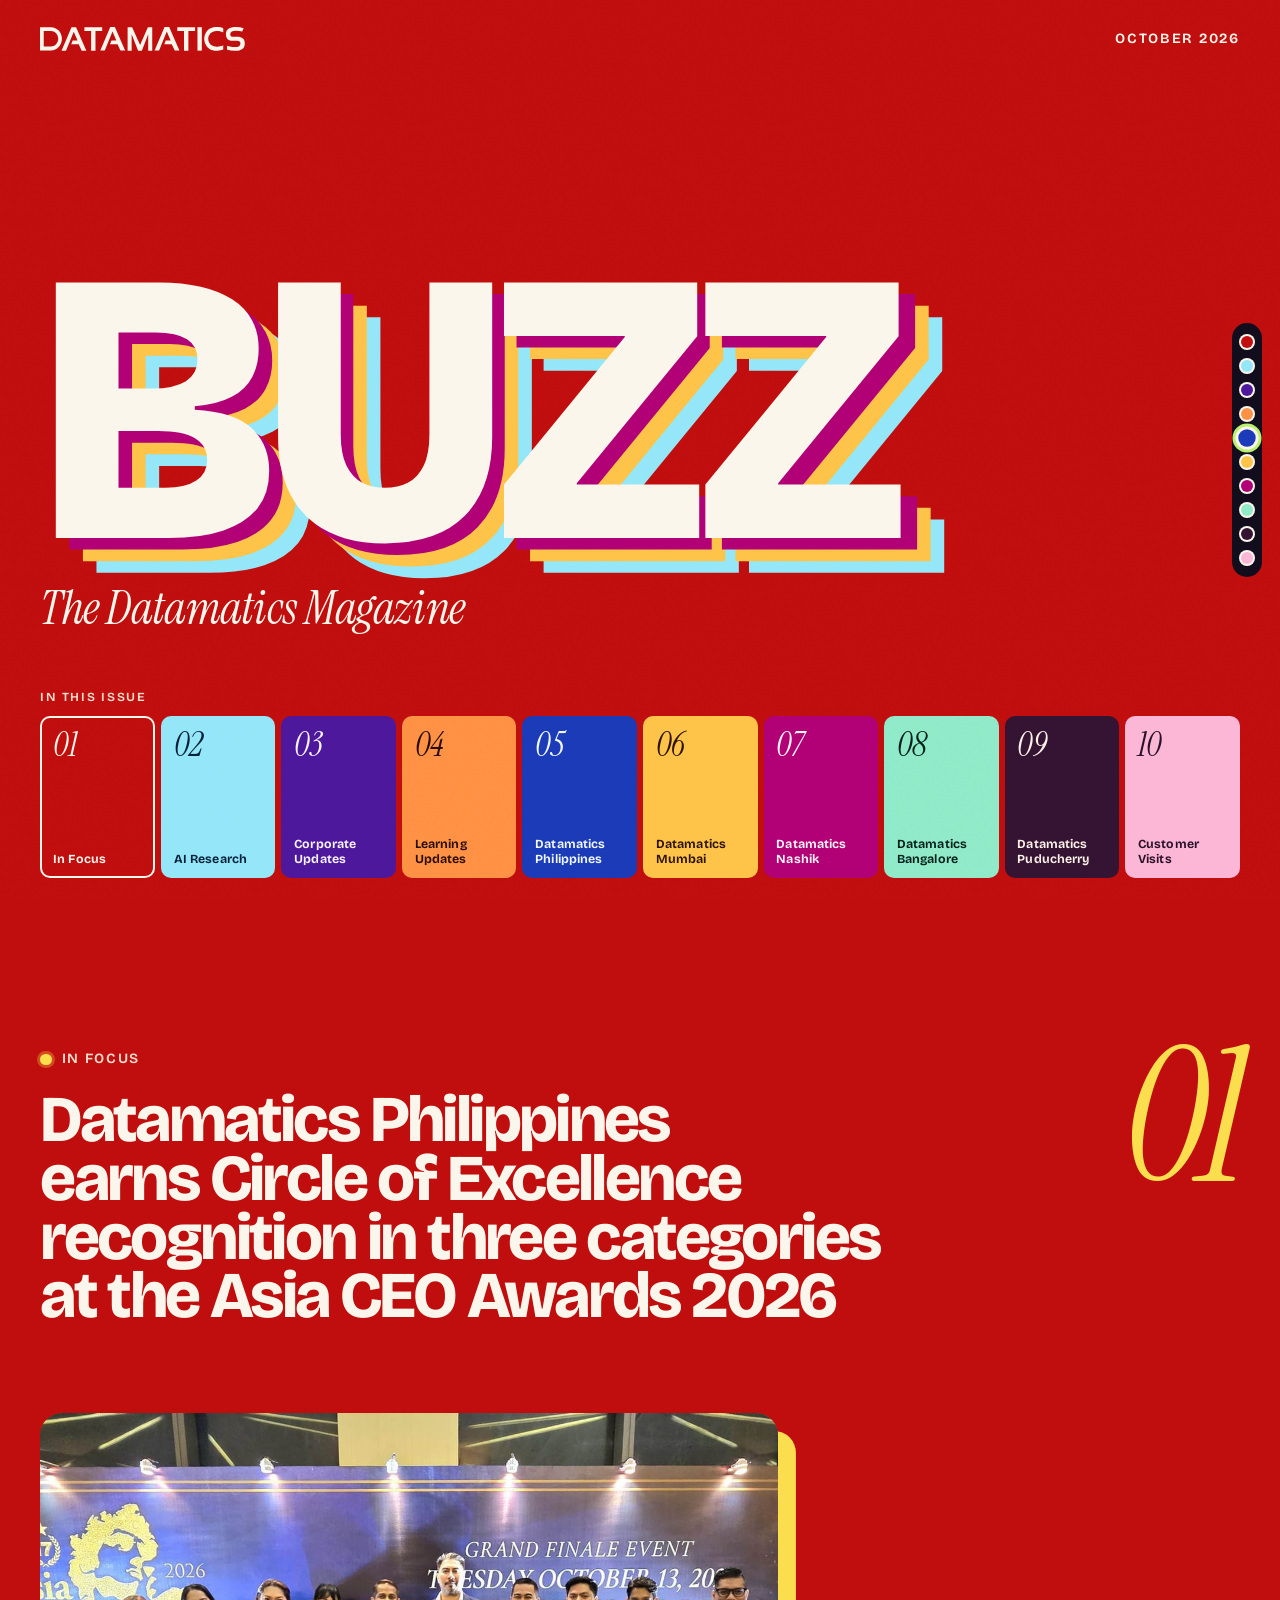
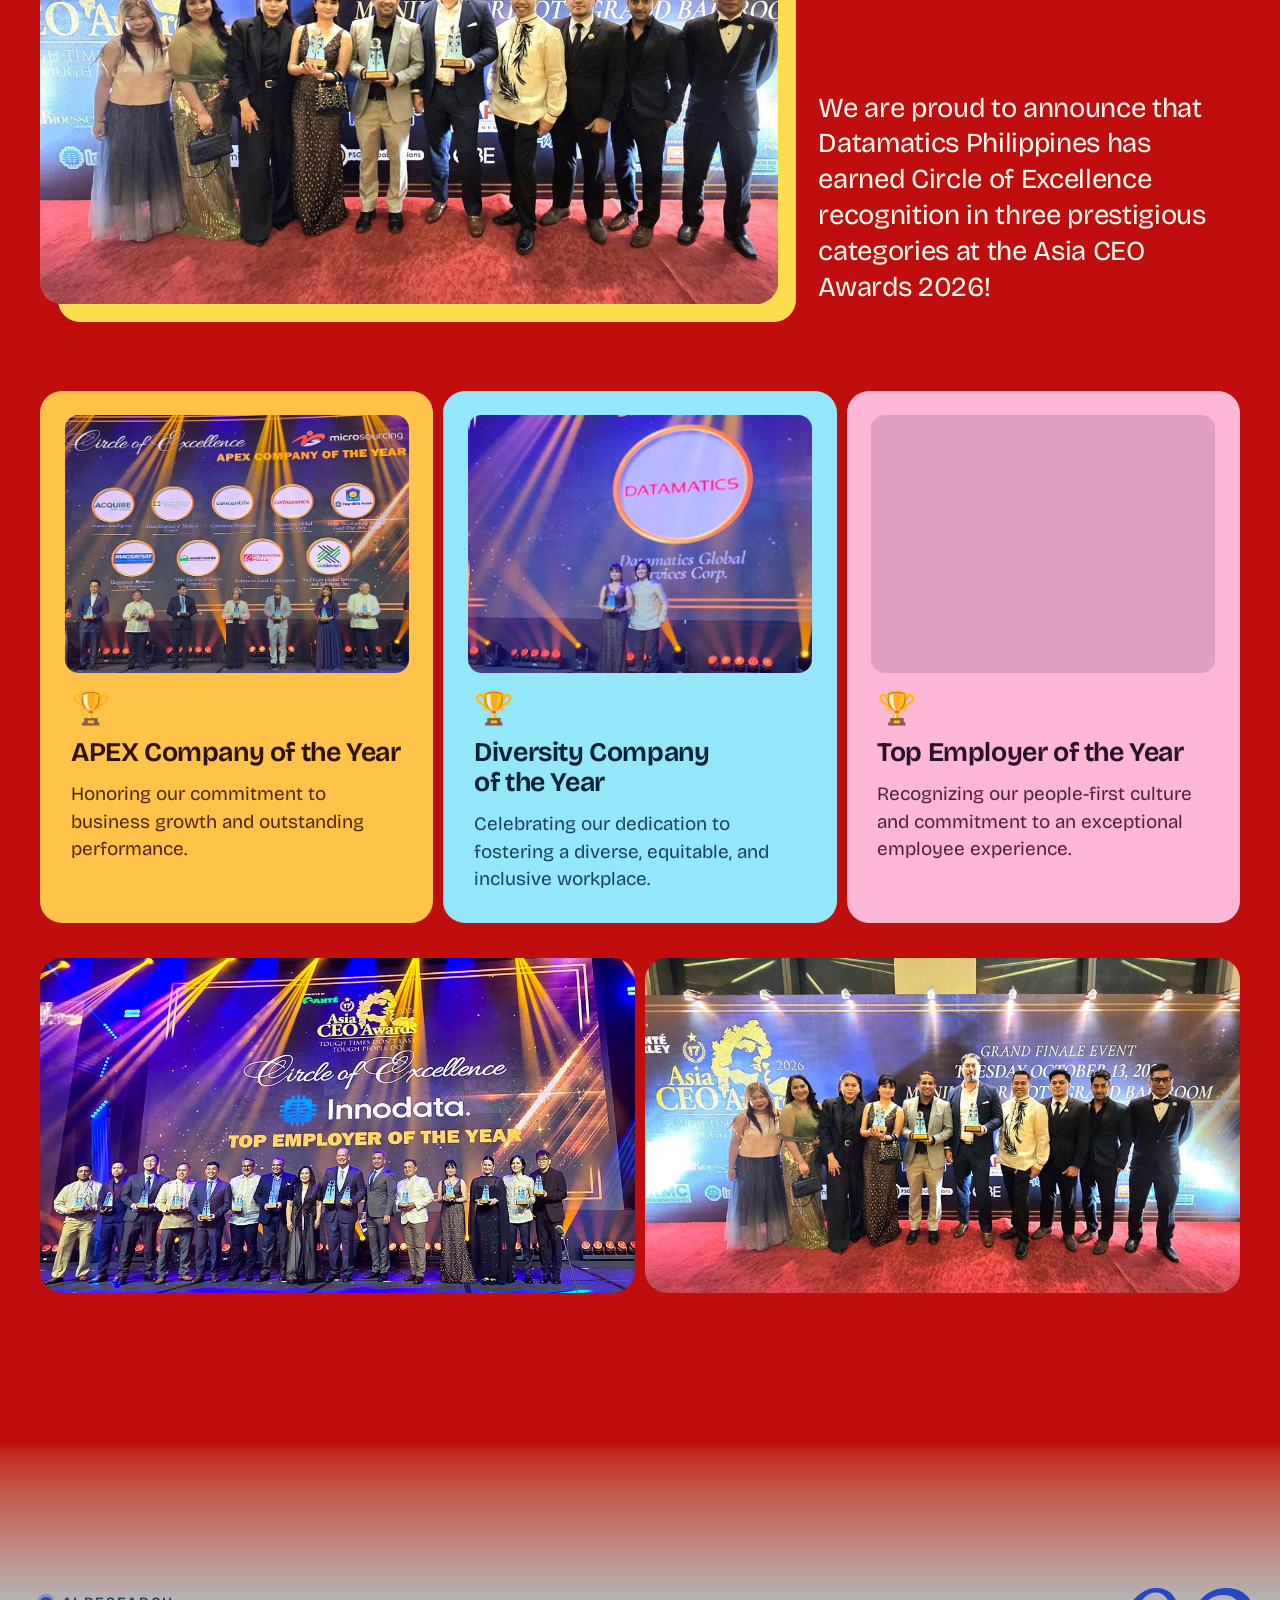
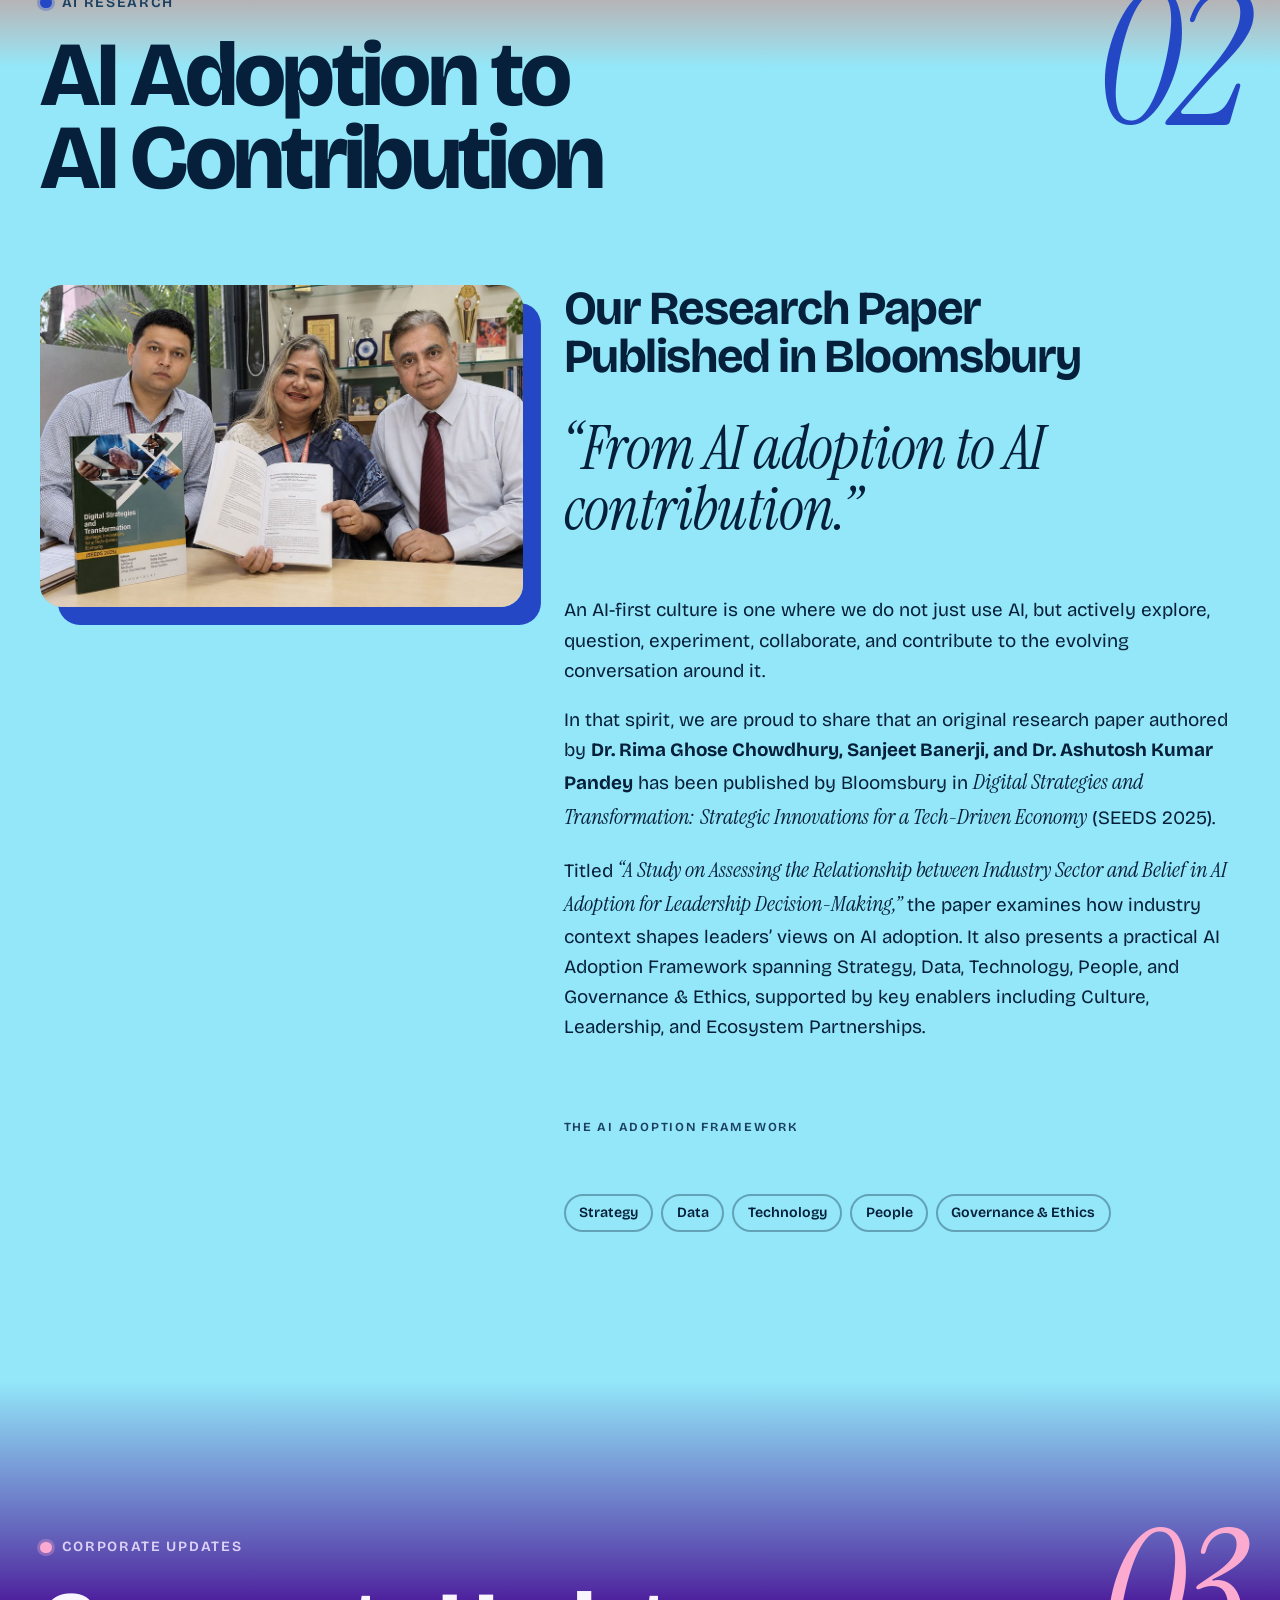
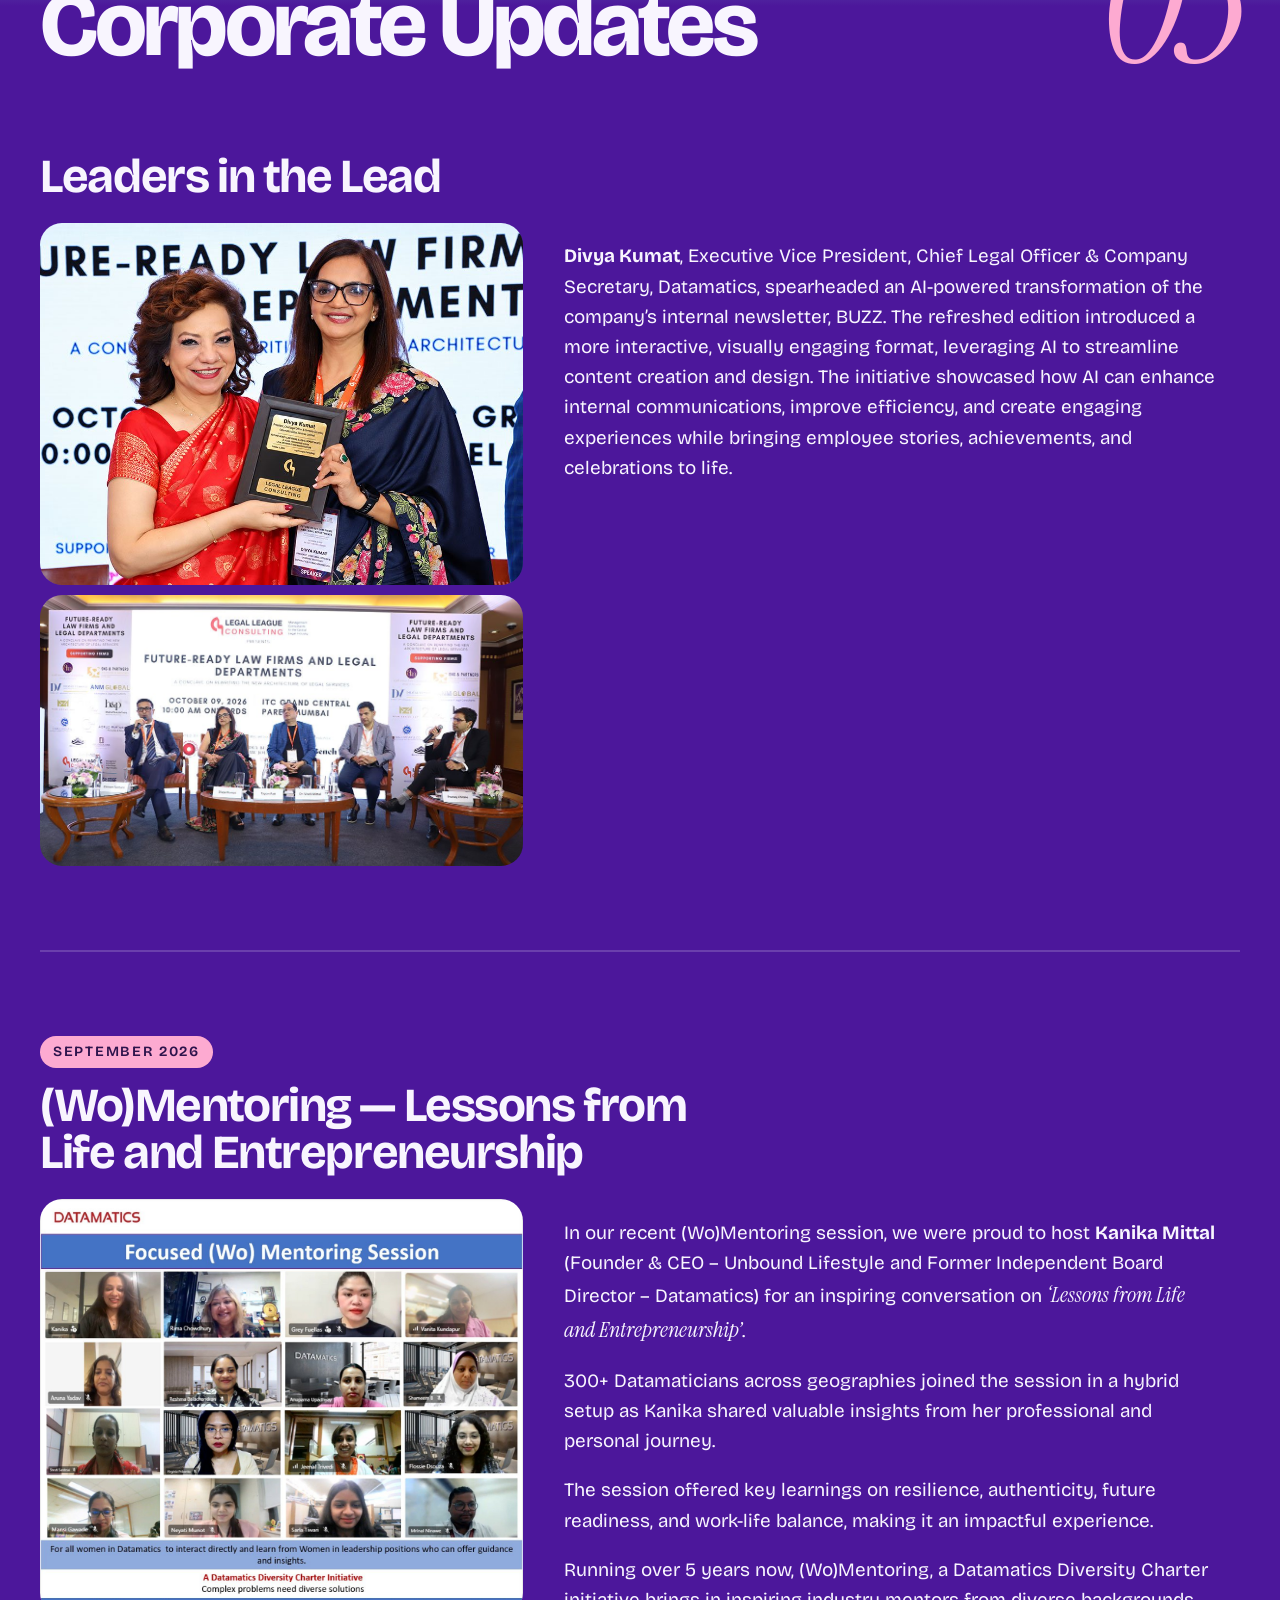
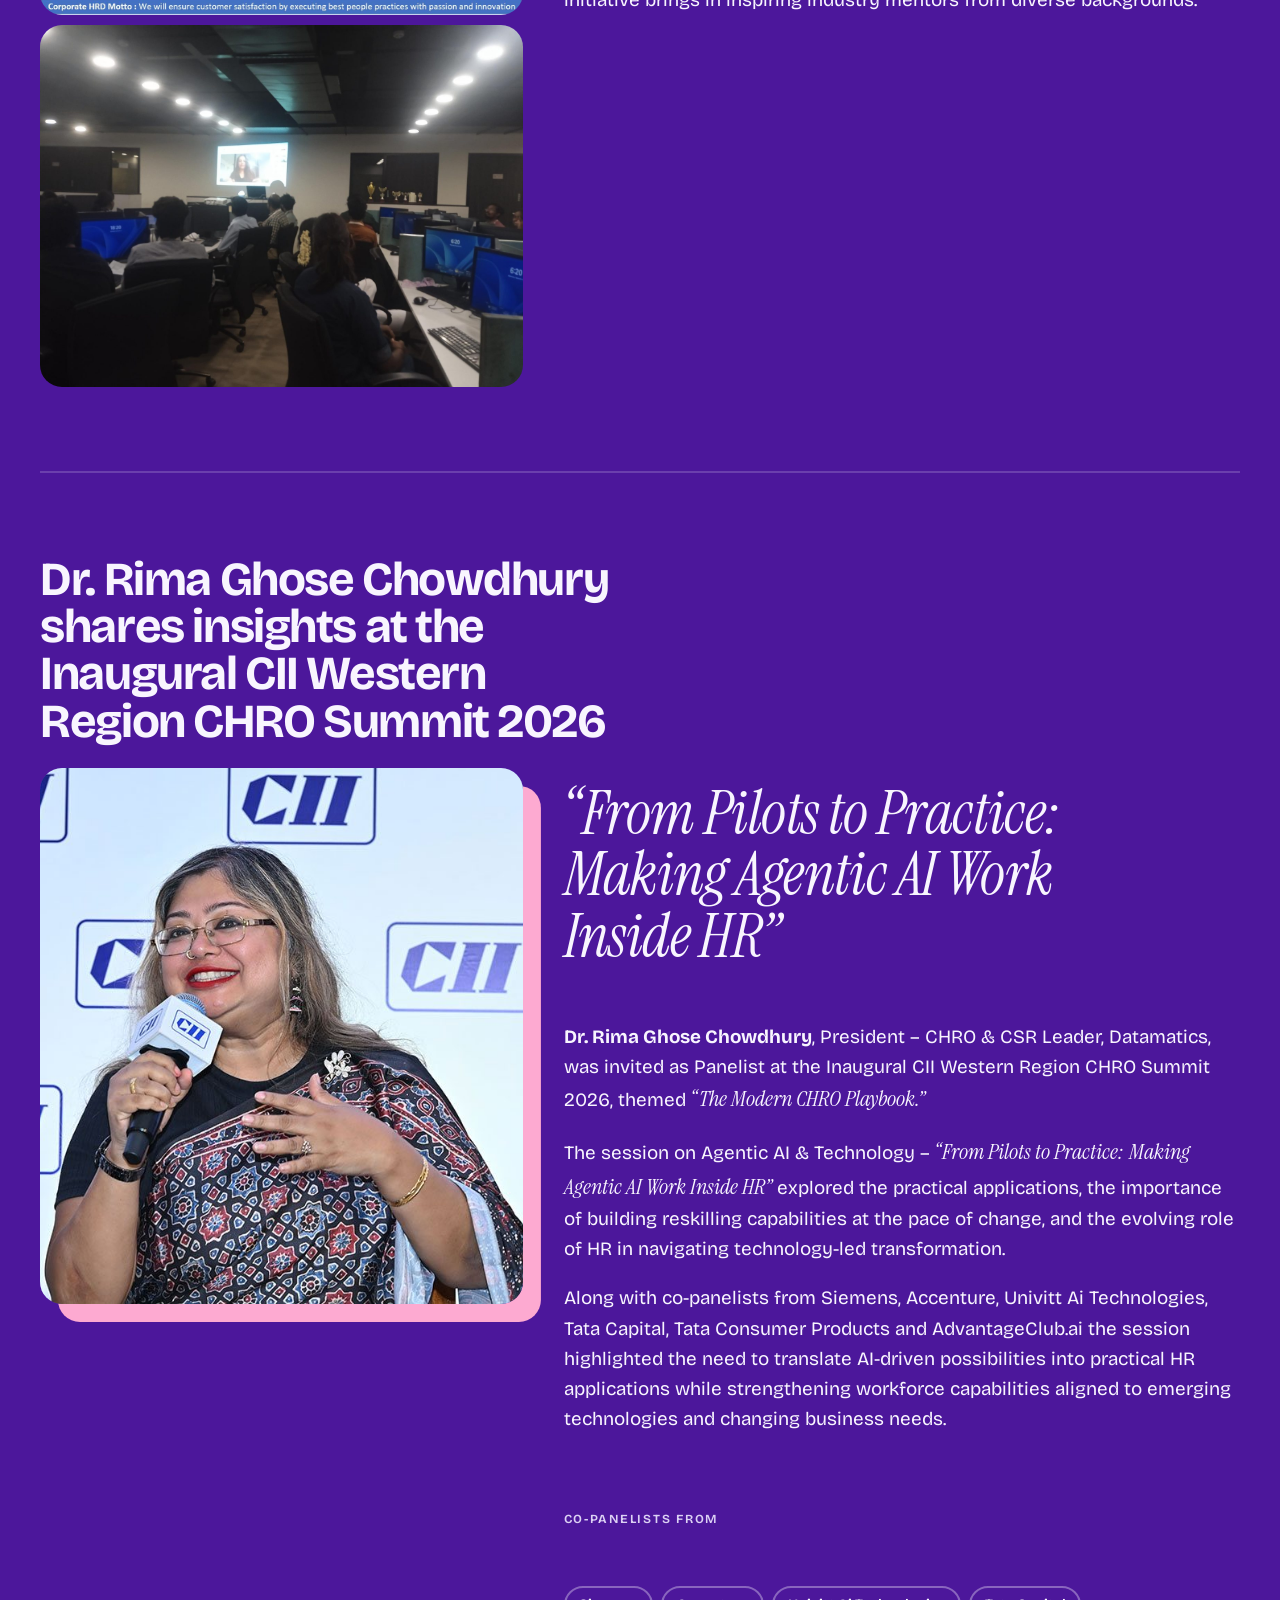
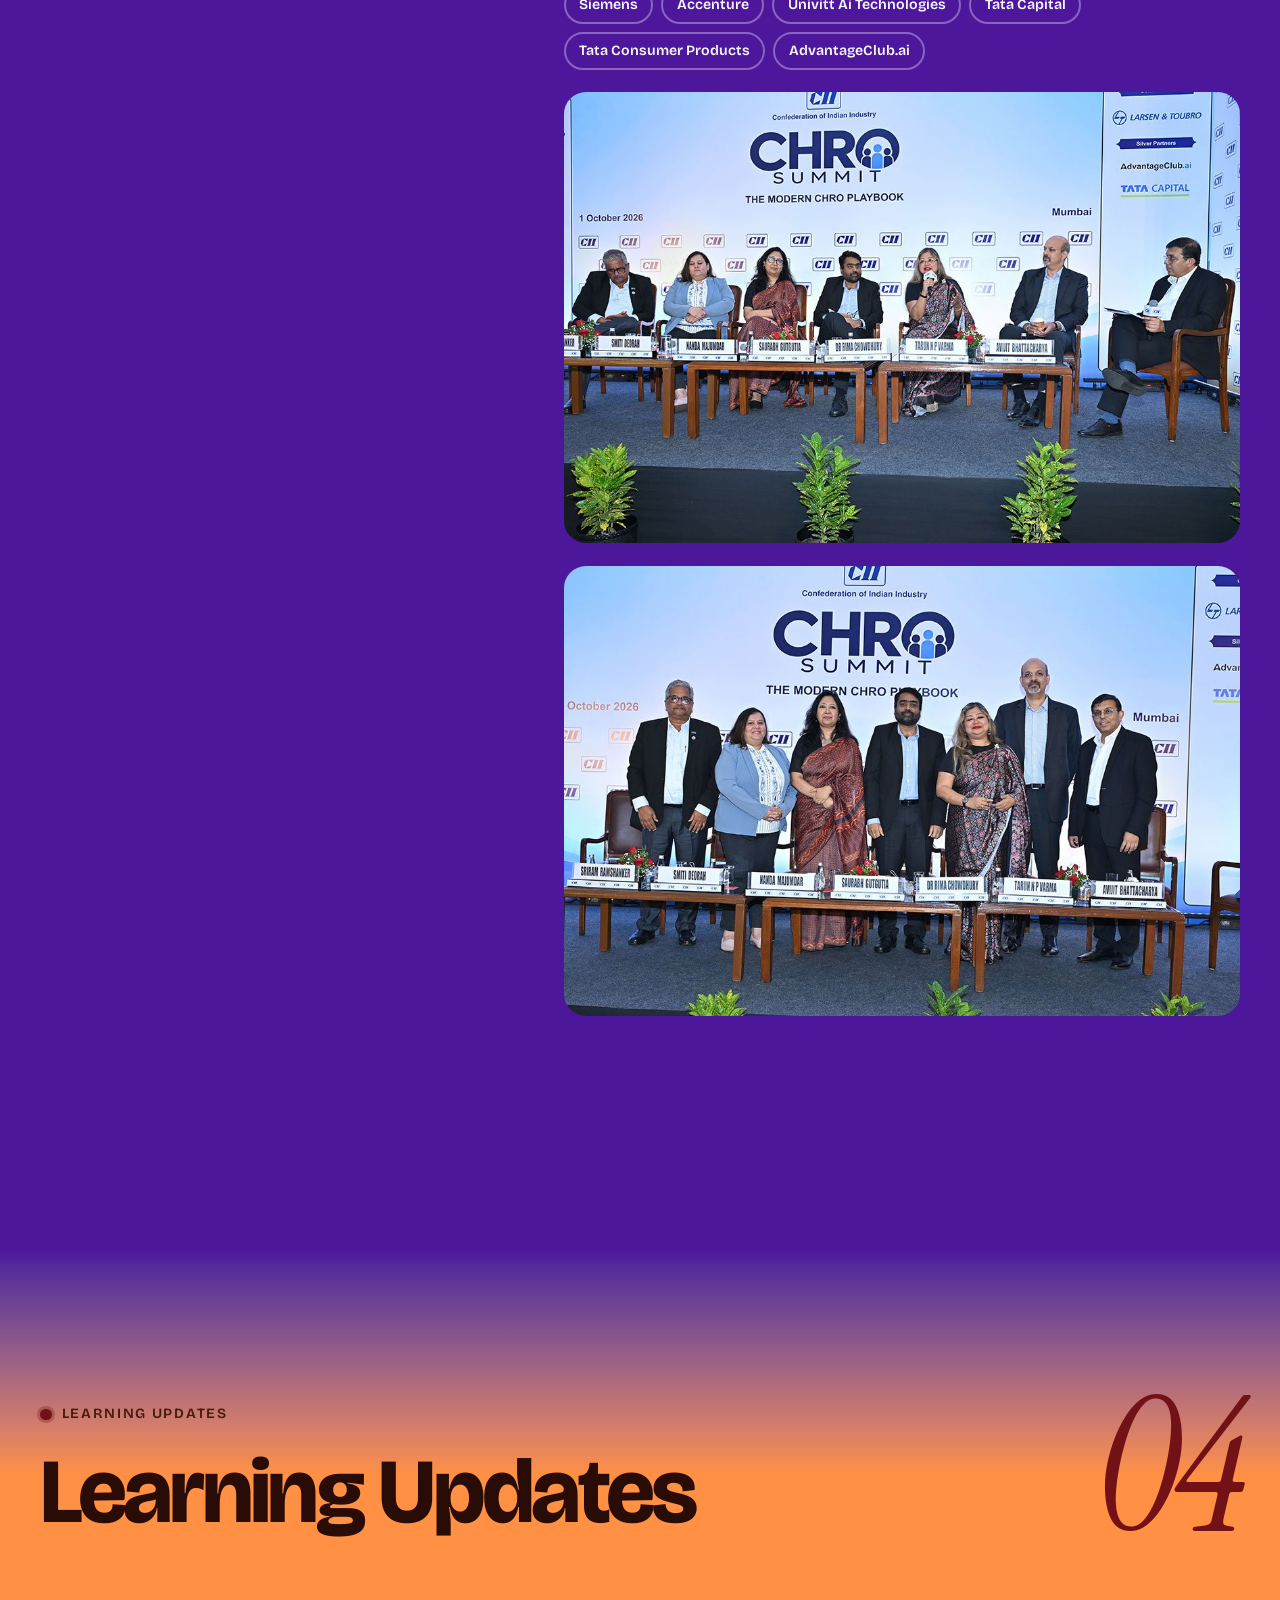
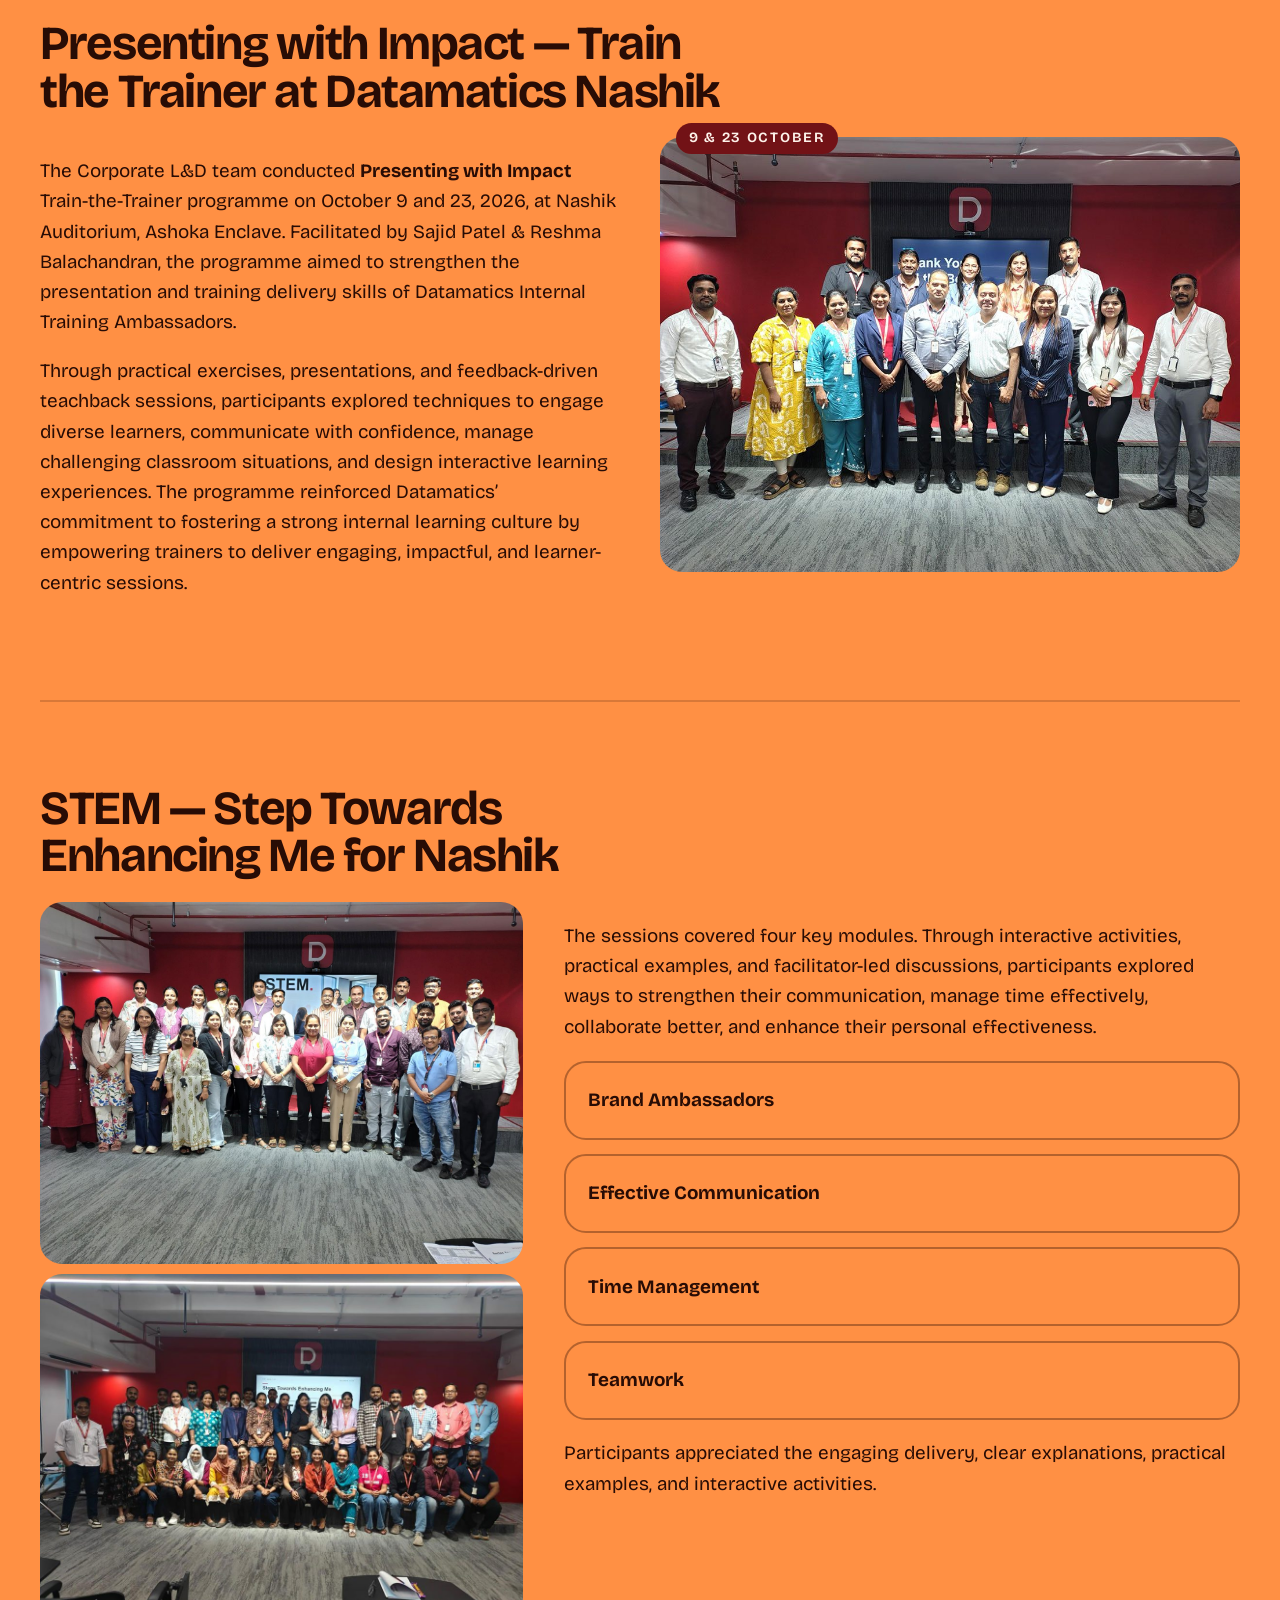
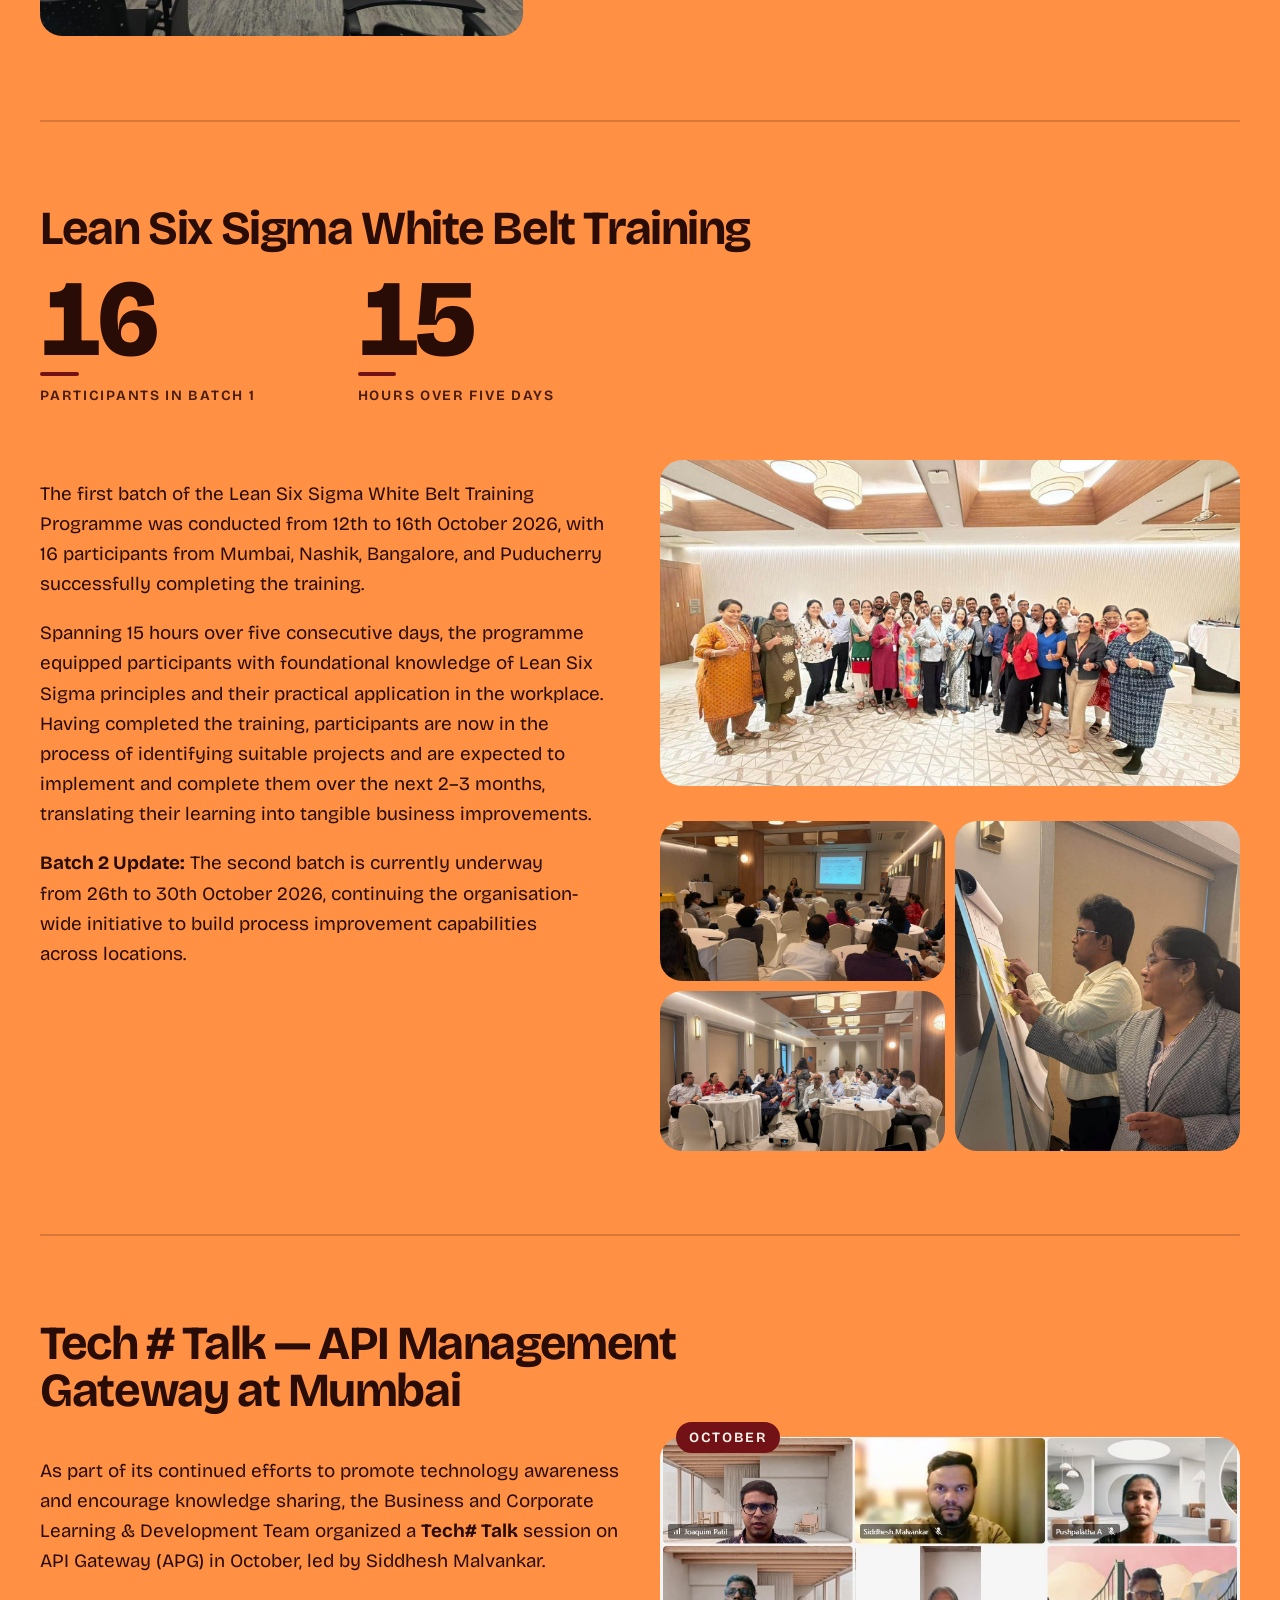
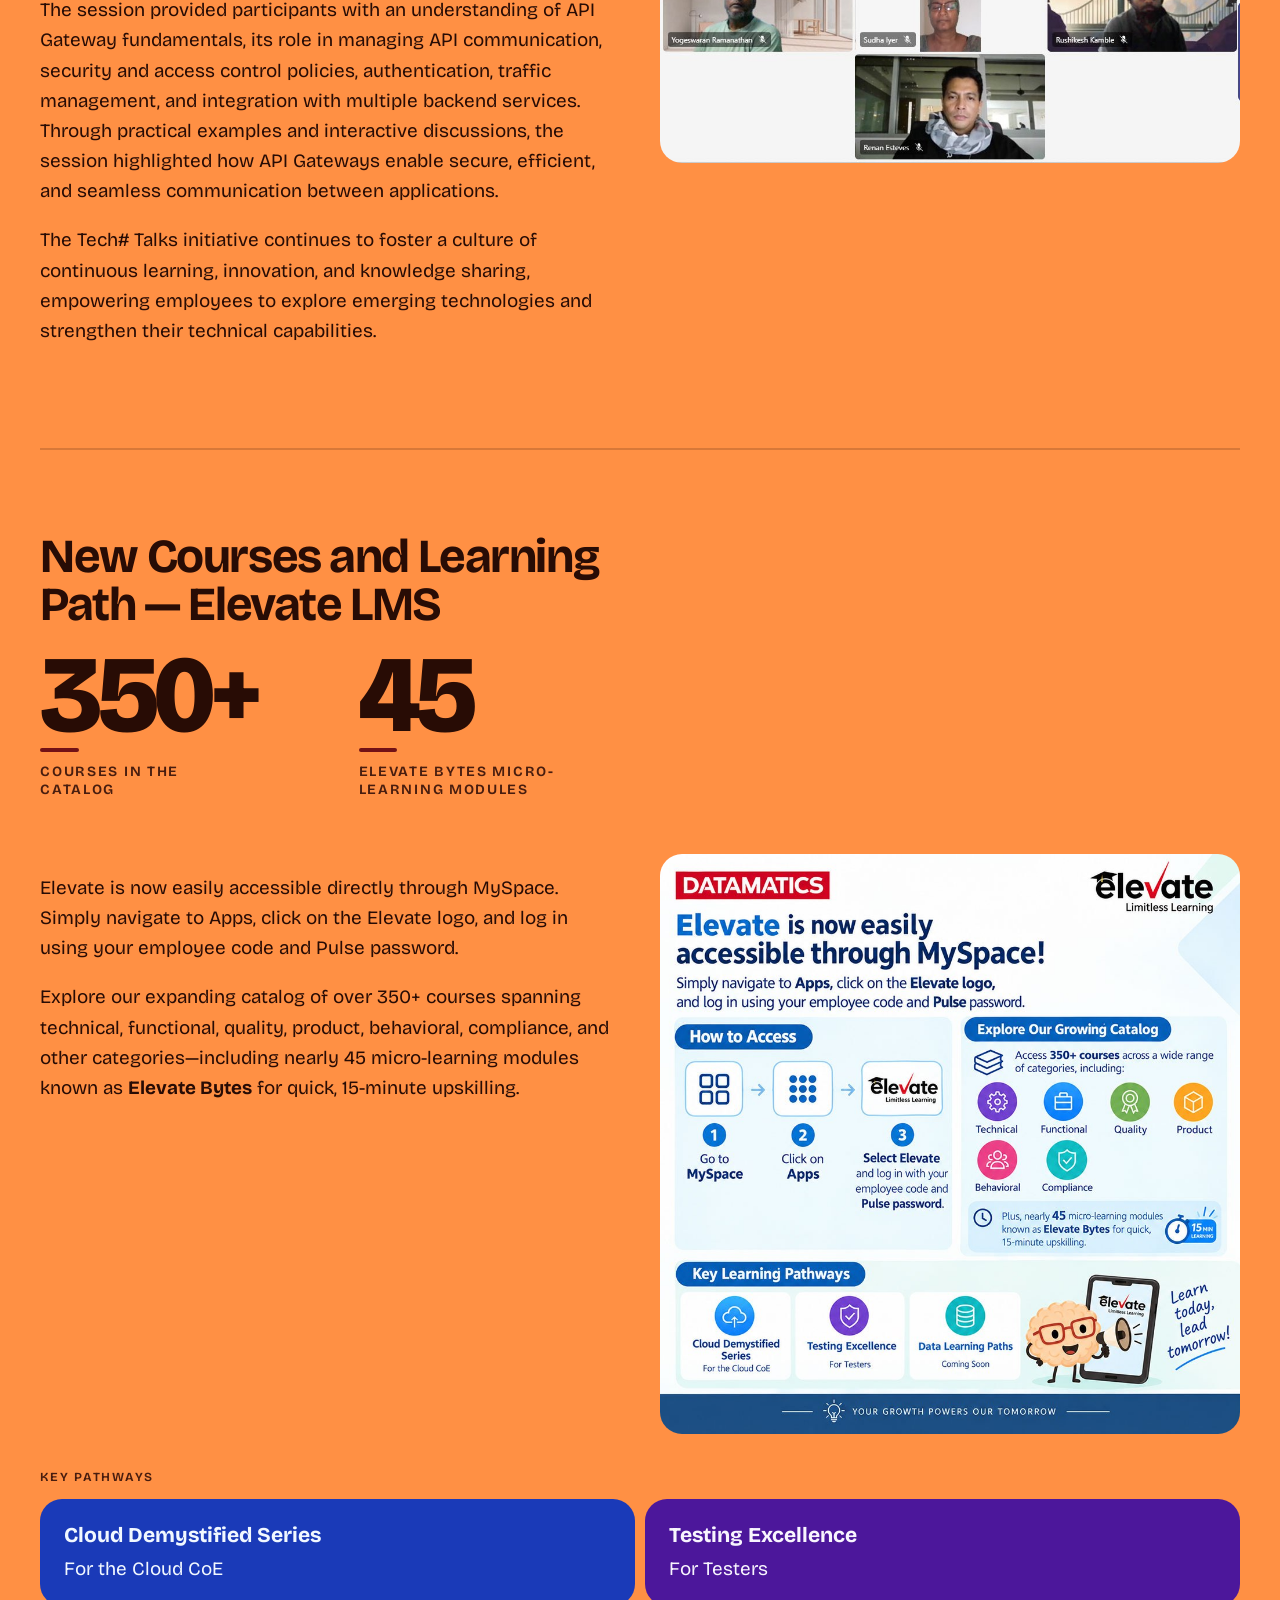
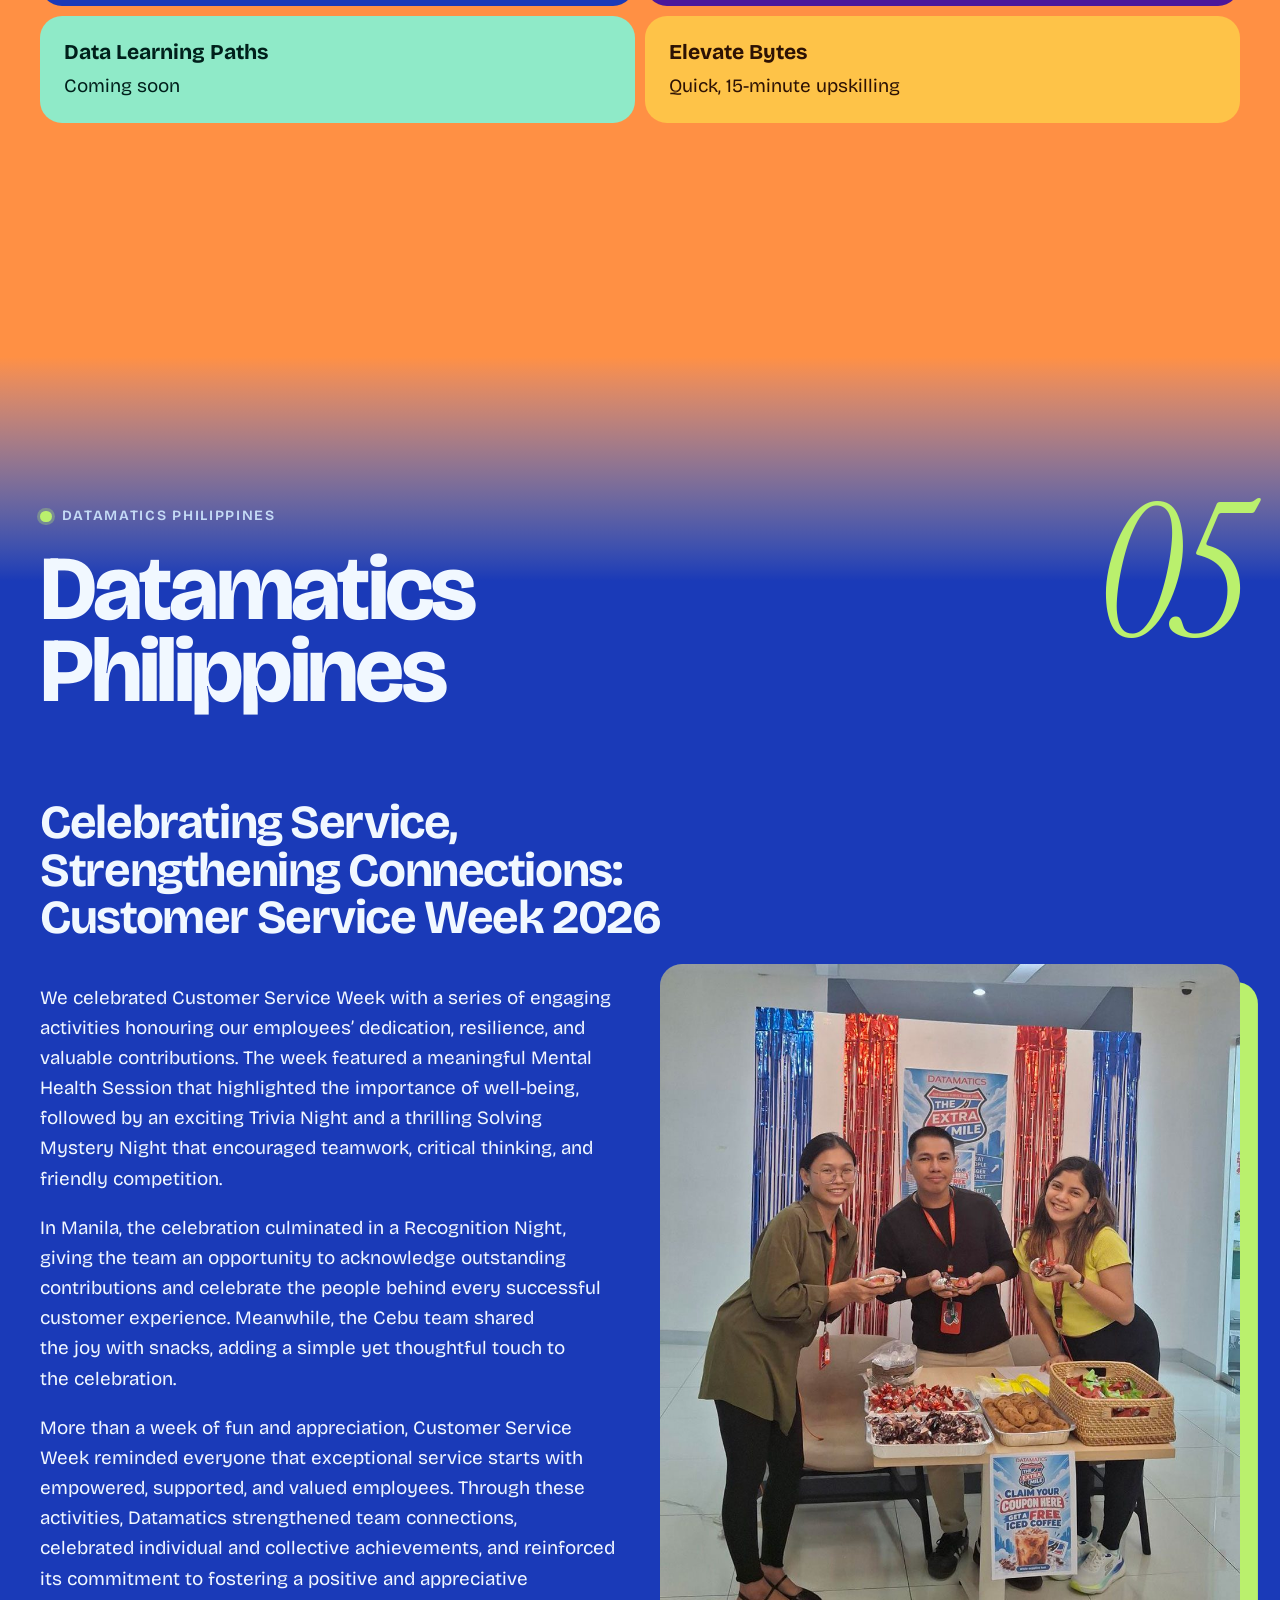
==== commit a3348ae7: "Remove the Lean Six Sigma date pill from the main page Co-Authored-By: Claude Opus 5.5 <noreply@anth" ====
--- a/index.html
+++ b/index.html
@@ -32,7 +32,7 @@
 <div class="copy flow t-body"><p>An AI-first culture is one where we do not just use AI, but actively explore, question, experiment, collaborate, and contribute to the evolving conversation around it.</p><p>In that spirit, we are proud to share that an original research paper authored by <strong>Dr. Rima Ghose Chowdhury, Sanjeet Banerji, and Dr. Ashutosh Kumar Pandey</strong> has been published by Bloomsbury in <em>Digital Strategies and Transformation: Strategic Innovations for a Tech-Driven Economy</em> (SEEDS 2025).</p><p>Titled <em>“A Study on Assessing the Relationship between Industry Sector and Belief in AI Adoption for Leadership Decision-Making,”</em> the paper examines how industry context shapes leaders’ views on AI adoption. It also presents a practical AI Adoption Framework spanning Strategy, Data, Technology, People, and Governance &amp; Ethics, supported by key enablers including Culture, Leadership, and Ecosystem Partnerships.</p></div>
 <p class="learn-list-label t-micro">The AI Adoption Framework</p>
 <ul class="panel-list"><li>Strategy</li><li>Data</li><li>Technology</li><li>People</li><li>Governance &amp; Ethics</li></ul>
-</div></div></div></section><section id="corporate" aria-labelledby="corporate-title" data-chroma="analyst" class="chapter " style="--prev-field:var(--f-press)"><div class="chapter-bleed" aria-hidden="true"></div><div class="page"><header class="chapter-head"><span class="chapter-numeral t-numeral" aria-hidden="true">03</span><p class="chapter-kicker t-meta"><span class="chapter-kicker-dot" aria-hidden="true"></span><span class="visually-hidden">Chapter 3 of 10: </span>Corporate Updates</p><h2 id="corporate-title" class="chapter-title t-h2">Corporate Updates</h2></header><article class="story reveal" aria-labelledby="corp-leaders"><h3 id="corp-leaders" class="t-h3 story-title">Leaders in the Lead</h3><div class="learn-ms"><div class="photo-stack"><figure class="photo learn-ms-photo"><div class="photo-frame"><img src="assets/img/leaders/divya-felicitation.jpg" width="1000" height="667" alt="Divya Kumat receives a plaque from Legal League Consulting at the Future-Ready Law Firms and Legal Departments conclave." loading="lazy" decoding="async" style="object-position:50% 35%"></div></figure><figure class="photo photo-wide"><div class="photo-frame"><img src="assets/img/leaders/divya-panel.jpg" width="1000" height="667" alt="Divya Kumat seated on the panel at the Future-Ready Law Firms and Legal Departments conclave at ITC Grand Central, Mumbai." loading="lazy" decoding="async" style="object-position:50% 50%"></div></figure></div><div class="copy flow t-body"><p><strong>Divya Kumat</strong>, Executive Vice President, Chief Legal Officer &amp; Company Secretary, Datamatics, spearheaded an AI-powered transformation of the company’s internal newsletter, BUZZ. The refreshed edition introduced a more interactive, visually engaging format, leveraging AI to streamline content creation and design. The initiative showcased how AI can enhance internal communications, improve efficiency, and create engaging experiences while bringing employee stories, achievements, and celebrations to life.</p></div></div></article><article class="story reveal" aria-labelledby="corp-womentoring"><p class="story-date t-meta">September 2026</p><h3 id="corp-womentoring" class="t-h3 story-title">(Wo)Mentoring — Lessons from Life and Entrepreneurship</h3><div class="learn-ms"><div class="photo-stack"><figure class="photo photo-natural"><div class="photo-frame"><img src="assets/img/womentoring/session-grid.jpg" width="1258" height="1084" alt="Focused (Wo)Mentoring Session: a grid of video-call participants including Kanika and Rima Chowdhury, with the note that it is a Datamatics Diversity Charter initiative." loading="lazy" decoding="async" style="object-position:50% 50%"></div></figure><figure class="photo learn-ms-photo"><div class="photo-frame"><img src="assets/img/womentoring/hybrid-room.jpg" width="1400" height="1050" alt="Datamaticians in an office watching Kanika Mittal on a projected video call during the hybrid session." loading="lazy" decoding="async" style="object-position:50% 50%"></div></figure></div><div class="copy flow t-body"><p>In our recent (Wo)Mentoring session, we were proud to host <strong>Kanika Mittal</strong> (Founder &amp; CEO – Unbound Lifestyle and Former Independent Board Director – Datamatics) for an inspiring conversation on <em>‘Lessons from Life and Entrepreneurship’</em>.</p><p>300+ Datamaticians across geographies joined the session in a hybrid setup as Kanika shared valuable insights from her professional and personal journey.</p><p>The session offered key learnings on resilience, authenticity, future readiness, and work-life balance, making it an impactful experience.</p><p>Running over 5 years now, (Wo)Mentoring, a Datamatics Diversity Charter initiative brings in inspiring industry mentors from diverse backgrounds.</p></div></div></article><article class="story reveal" aria-labelledby="corp-cii"><h3 id="corp-cii" class="t-h3 story-title">Dr. Rima Ghose Chowdhury shares insights at the Inaugural CII Western Region CHRO Summit 2026</h3><div class="leaders-spread"><figure class="photo photo-offset leaders-portrait"><div class="photo-frame"><img src="assets/img/cii/cii-rima-speaking.jpg" width="1000" height="667" alt="Dr. Rima Ghose Chowdhury speaks into a CII microphone during the panel at the CII CHRO Summit." loading="lazy" decoding="async" style="object-position:42% 50%"></div></figure><div class="leaders-text"><p class="leaders-quote t-serif" aria-hidden="true">“From Pilots to Practice: Making Agentic AI Work Inside HR”</p><div class="copy flow t-body"><p><strong>Dr. Rima Ghose Chowdhury</strong>, President – CHRO &amp; CSR Leader, Datamatics, was invited as Panelist at the Inaugural CII Western Region CHRO Summit 2026, themed <em>“The Modern CHRO Playbook.”</em></p><p>The session on Agentic AI &amp; Technology – <em>“From Pilots to Practice: Making Agentic AI Work Inside HR”</em> explored the practical applications, the importance of building reskilling capabilities at the pace of change, and the evolving role of HR in navigating technology-led transformation.</p><p>Along with co-panelists from Siemens, Accenture, Univitt Ai Technologies, Tata Capital, Tata Consumer Products and AdvantageClub.ai the session highlighted the need to translate AI-driven possibilities into practical HR applications while strengthening workforce capabilities aligned to emerging technologies and changing business needs.</p></div><p class="learn-list-label t-micro">Co-panelists from</p><ul class="panel-list"><li>Siemens</li><li>Accenture</li><li>Univitt Ai Technologies</li><li>Tata Capital</li><li>Tata Consumer Products</li><li>AdvantageClub.ai</li></ul><figure class="photo leaders-panel"><div class="photo-frame"><img src="assets/img/cii/cii-panel.jpg" width="1000" height="668" alt="Panellists seated on stage at the CII CHRO Summit, themed The Modern CHRO Playbook, in Mumbai, with Dr. Rima Ghose Chowdhury speaking." loading="lazy" decoding="async" style="object-position:50% 50%"></div></figure><figure class="photo leaders-panel"><div class="photo-frame"><img src="assets/img/cii/cii-group.jpg" width="1000" height="667" alt="The panellists, including Dr. Rima Ghose Chowdhury, stand together on stage in front of the CII CHRO Summit backdrop." loading="lazy" decoding="async" style="object-position:50% 50%"></div></figure></div></div></article></div></section><section id="learning" aria-labelledby="learning-title" data-chroma="leaders" class="chapter " style="--prev-field:var(--f-analyst)"><div class="chapter-bleed" aria-hidden="true"></div><div class="page"><header class="chapter-head"><span class="chapter-numeral t-numeral" aria-hidden="true">04</span><p class="chapter-kicker t-meta"><span class="chapter-kicker-dot" aria-hidden="true"></span><span class="visually-hidden">Chapter 4 of 10: </span>Learning Updates</p><h2 id="learning-title" class="chapter-title t-h2">Learning Updates</h2></header><article class="story reveal" aria-labelledby="learn-pwi"><h3 id="learn-pwi" class="t-h3 story-title">Presenting with Impact — Train the Trainer at Datamatics Nashik</h3><div class="learn-tech"><div class="copy flow t-body"><p>The Corporate L&amp;D team conducted <strong>Presenting with Impact</strong> Train-the-Trainer programme on October 9 and 23, 2026, at Nashik Auditorium, Ashoka Enclave. Facilitated by Sajid Patel &amp; Reshma Balachandran, the programme aimed to strengthen the presentation and training delivery skills of Datamatics Internal Training Ambassadors.</p><p>Through practical exercises, presentations, and feedback-driven teachback sessions, participants explored techniques to engage diverse learners, communicate with confidence, manage challenging classroom situations, and design interactive learning experiences. The programme reinforced Datamatics’ commitment to fostering a strong internal learning culture by empowering trainers to deliver engaging, impactful, and learner-centric sessions.</p></div><div class="learn-session"><span class="learn-session-date t-meta" aria-hidden="true">9 &amp; 23 October</span><figure class="photo photo-43"><div class="photo-frame"><img src="assets/img/learning/presenting-with-impact.jpg" width="1000" height="750" alt="Participants and facilitators of the Presenting with Impact Train-the-Trainer programme pose together in front of a Thank You screen at Datamatics Nashik." loading="lazy" decoding="async" style="object-position:50% 50%"></div></figure></div></div></article><article class="story reveal" aria-labelledby="learn-stem"><h3 id="learn-stem" class="t-h3 story-title">STEM — Step Towards Enhancing Me for Nashik</h3><div class="learn-ms"><div class="photo-stack"><figure class="photo learn-ms-photo"><div class="photo-frame"><img src="assets/img/learning/stem-batch-1.jpg" width="1400" height="1050" alt="STEM participants pose together in front of a STEM title screen at Datamatics Nashik." loading="lazy" decoding="async" style="object-position:50% 50%"></div></figure><figure class="photo learn-ms-photo"><div class="photo-frame"><img src="assets/img/learning/stem-batch-2.jpg" width="1000" height="750" alt="Another group of STEM participants seated and standing in front of the Steps Towards Enhancing Me screen at Datamatics Nashik." loading="lazy" decoding="async" style="object-position:50% 50%"></div></figure></div><div><div class="copy flow t-body"><p>The sessions covered four key modules. Through interactive activities, practical examples, and facilitator-led discussions, participants explored ways to strengthen their communication, manage time effectively, collaborate better, and enhance their personal effectiveness.</p></div><ul class="learn-modules t-body"><li><strong>Brand Ambassadors</strong></li><li><strong>Effective Communication</strong></li><li><strong>Time Management</strong></li><li><strong>Teamwork</strong></li></ul><div class="copy flow t-body"><p>Participants appreciated the engaging delivery, clear explanations, practical examples, and interactive activities.</p></div></div></div></article><article class="story reveal" aria-labelledby="learn-lss"><p class="story-date t-meta">12–16 October 2026</p><h3 id="learn-lss" class="t-h3 story-title">Lean Six Sigma White Belt Training</h3><div class="ph-stats"><div class="stat"><p class="stat-value">16</p><p class="stat-label t-meta">Participants in batch 1</p></div><div class="stat"><p class="stat-value">15</p><p class="stat-label t-meta">Hours over five days</p></div></div><div class="ph-sigma"><div class="copy flow t-body"><p>The first batch of the Lean Six Sigma White Belt Training Programme was conducted from 12th to 16th October 2026, with 16 participants from Mumbai, Nashik, Bangalore, and Puducherry successfully completing the training.</p><p>Spanning 15 hours over five consecutive days, the programme equipped participants with foundational knowledge of Lean Six Sigma principles and their practical application in the workplace. Having completed the training, participants are now in the process of identifying suitable projects and are expected to implement and complete them over the next 2–3 months, translating their learning into tangible business improvements.</p><p><strong>Batch 2 Update:</strong> The second batch is currently underway from 26th to 30th October 2026, continuing the organisation-wide initiative to build process improvement capabilities across locations.</p></div><div class="ph-sigma-media"><figure class="photo "><div class="photo-frame"><img src="assets/img/learning/lss-group.jpg" width="1600" height="900" alt="Lean Six Sigma White Belt participants give a thumbs-up together at the end of the training." loading="lazy" decoding="async" style="object-position:50% 50%"></div></figure><div class="sigma-grid"><div class="photo-stack"><figure class="photo "><div class="photo-frame"><img src="assets/img/learning/lss-session.jpg" width="1600" height="900" alt="The facilitator presents a slide on the structure of impactful communication to participants seated at round tables." loading="lazy" decoding="async" style="object-position:50% 50%"></div></figure><figure class="photo "><div class="photo-frame"><img src="assets/img/learning/lss-discussion.jpg" width="1600" height="900" alt="The facilitator leads a discussion among participants seated at round tables." loading="lazy" decoding="async" style="object-position:50% 50%"></div></figure></div><figure class="photo sigma-tall"><div class="photo-frame"><img src="assets/img/learning/lss-activity.jpg" width="900" height="1600" alt="Two participants add sticky notes to a flip chart during a group activity." loading="lazy" decoding="async" style="object-position:50% 30%"></div></figure></div></div></div></article><article class="story reveal" aria-labelledby="learn-api"><h3 id="learn-api" class="t-h3 story-title">Tech # Talk — API Management Gateway at Mumbai</h3><div class="learn-tech"><div class="copy flow t-body"><p>As part of its continued efforts to promote technology awareness and encourage knowledge sharing, the Business and Corporate Learning &amp; Development Team organized a <strong>Tech# Talk</strong> session on API Gateway (APG) in October, led by Siddhesh Malvankar.</p><p>The session provided participants with an understanding of API Gateway fundamentals, its role in managing API communication, security and access control policies, authentication, traffic management, and integration with multiple backend services. Through practical examples and interactive discussions, the session highlighted how API Gateways enable secure, efficient, and seamless communication between applications.</p><p>The Tech# Talks initiative continues to foster a culture of continuous learning, innovation, and knowledge sharing, empowering employees to explore emerging technologies and strengthen their technical capabilities.</p></div><div class="learn-session"><span class="learn-session-date t-meta" aria-hidden="true">October</span><figure class="photo "><div class="photo-frame"><img src="assets/img/learning/tech-talk-api-gateway.jpg" width="952" height="536" alt="Online meeting grid of participants attending the Tech# Talk on API Gateway, including speaker Siddhesh Malvankar." loading="lazy" decoding="async" style="object-position:50% 50%"></div></figure></div></div></article><article class="story reveal" aria-labelledby="learn-elevate"><h3 id="learn-elevate" class="t-h3 story-title">New Courses and Learning Path — Elevate LMS</h3><div class="ph-stats"><div class="stat"><p class="stat-value">350+</p><p class="stat-label t-meta">Courses in the catalog</p></div><div class="stat"><p class="stat-value">45</p><p class="stat-label t-meta">Elevate Bytes micro-learning modules</p></div></div><div class="learn-tech"><div class="copy flow t-body"><p>Elevate is now easily accessible directly through MySpace. Simply navigate to Apps, click on the Elevate logo, and log in using your employee code and Pulse password.</p><p>Explore our expanding catalog of over 350+ courses spanning technical, functional, quality, product, behavioral, compliance, and other categories—including nearly 45 micro-learning modules known as <strong>Elevate Bytes</strong> for quick, 15-minute upskilling.</p></div><figure class="photo photo-natural"><div class="photo-frame"><img src="assets/img/learning/elevate-lms.jpg" width="1000" height="1000" alt="Elevate poster: Elevate is now accessible through MySpace. Go to MySpace, click Apps, select Elevate and log in with your employee code and Pulse password. 350+ courses across Technical, Functional, Quality, Product, Behavioral and Compliance, nearly 45 Elevate Bytes, and key pathways: Cloud Demystified Series, Testing Excellence, and Data Learning Paths coming soon." loading="lazy" decoding="async" style="object-position:50% 50%"></div></figure></div>
+</div></div></div></section><section id="corporate" aria-labelledby="corporate-title" data-chroma="analyst" class="chapter " style="--prev-field:var(--f-press)"><div class="chapter-bleed" aria-hidden="true"></div><div class="page"><header class="chapter-head"><span class="chapter-numeral t-numeral" aria-hidden="true">03</span><p class="chapter-kicker t-meta"><span class="chapter-kicker-dot" aria-hidden="true"></span><span class="visually-hidden">Chapter 3 of 10: </span>Corporate Updates</p><h2 id="corporate-title" class="chapter-title t-h2">Corporate Updates</h2></header><article class="story reveal" aria-labelledby="corp-leaders"><h3 id="corp-leaders" class="t-h3 story-title">Leaders in the Lead</h3><div class="learn-ms"><div class="photo-stack"><figure class="photo learn-ms-photo"><div class="photo-frame"><img src="assets/img/leaders/divya-felicitation.jpg" width="1000" height="667" alt="Divya Kumat receives a plaque from Legal League Consulting at the Future-Ready Law Firms and Legal Departments conclave." loading="lazy" decoding="async" style="object-position:50% 35%"></div></figure><figure class="photo photo-wide"><div class="photo-frame"><img src="assets/img/leaders/divya-panel.jpg" width="1000" height="667" alt="Divya Kumat seated on the panel at the Future-Ready Law Firms and Legal Departments conclave at ITC Grand Central, Mumbai." loading="lazy" decoding="async" style="object-position:50% 50%"></div></figure></div><div class="copy flow t-body"><p><strong>Divya Kumat</strong>, Executive Vice President, Chief Legal Officer &amp; Company Secretary, Datamatics, spearheaded an AI-powered transformation of the company’s internal newsletter, BUZZ. The refreshed edition introduced a more interactive, visually engaging format, leveraging AI to streamline content creation and design. The initiative showcased how AI can enhance internal communications, improve efficiency, and create engaging experiences while bringing employee stories, achievements, and celebrations to life.</p></div></div></article><article class="story reveal" aria-labelledby="corp-womentoring"><p class="story-date t-meta">September 2026</p><h3 id="corp-womentoring" class="t-h3 story-title">(Wo)Mentoring — Lessons from Life and Entrepreneurship</h3><div class="learn-ms"><div class="photo-stack"><figure class="photo photo-natural"><div class="photo-frame"><img src="assets/img/womentoring/session-grid.jpg" width="1258" height="1084" alt="Focused (Wo)Mentoring Session: a grid of video-call participants including Kanika and Rima Chowdhury, with the note that it is a Datamatics Diversity Charter initiative." loading="lazy" decoding="async" style="object-position:50% 50%"></div></figure><figure class="photo learn-ms-photo"><div class="photo-frame"><img src="assets/img/womentoring/hybrid-room.jpg" width="1400" height="1050" alt="Datamaticians in an office watching Kanika Mittal on a projected video call during the hybrid session." loading="lazy" decoding="async" style="object-position:50% 50%"></div></figure></div><div class="copy flow t-body"><p>In our recent (Wo)Mentoring session, we were proud to host <strong>Kanika Mittal</strong> (Founder &amp; CEO – Unbound Lifestyle and Former Independent Board Director – Datamatics) for an inspiring conversation on <em>‘Lessons from Life and Entrepreneurship’</em>.</p><p>300+ Datamaticians across geographies joined the session in a hybrid setup as Kanika shared valuable insights from her professional and personal journey.</p><p>The session offered key learnings on resilience, authenticity, future readiness, and work-life balance, making it an impactful experience.</p><p>Running over 5 years now, (Wo)Mentoring, a Datamatics Diversity Charter initiative brings in inspiring industry mentors from diverse backgrounds.</p></div></div></article><article class="story reveal" aria-labelledby="corp-cii"><h3 id="corp-cii" class="t-h3 story-title">Dr. Rima Ghose Chowdhury shares insights at the Inaugural CII Western Region CHRO Summit 2026</h3><div class="leaders-spread"><figure class="photo photo-offset leaders-portrait"><div class="photo-frame"><img src="assets/img/cii/cii-rima-speaking.jpg" width="1000" height="667" alt="Dr. Rima Ghose Chowdhury speaks into a CII microphone during the panel at the CII CHRO Summit." loading="lazy" decoding="async" style="object-position:42% 50%"></div></figure><div class="leaders-text"><p class="leaders-quote t-serif" aria-hidden="true">“From Pilots to Practice: Making Agentic AI Work Inside HR”</p><div class="copy flow t-body"><p><strong>Dr. Rima Ghose Chowdhury</strong>, President – CHRO &amp; CSR Leader, Datamatics, was invited as Panelist at the Inaugural CII Western Region CHRO Summit 2026, themed <em>“The Modern CHRO Playbook.”</em></p><p>The session on Agentic AI &amp; Technology – <em>“From Pilots to Practice: Making Agentic AI Work Inside HR”</em> explored the practical applications, the importance of building reskilling capabilities at the pace of change, and the evolving role of HR in navigating technology-led transformation.</p><p>Along with co-panelists from Siemens, Accenture, Univitt Ai Technologies, Tata Capital, Tata Consumer Products and AdvantageClub.ai the session highlighted the need to translate AI-driven possibilities into practical HR applications while strengthening workforce capabilities aligned to emerging technologies and changing business needs.</p></div><p class="learn-list-label t-micro">Co-panelists from</p><ul class="panel-list"><li>Siemens</li><li>Accenture</li><li>Univitt Ai Technologies</li><li>Tata Capital</li><li>Tata Consumer Products</li><li>AdvantageClub.ai</li></ul><figure class="photo leaders-panel"><div class="photo-frame"><img src="assets/img/cii/cii-panel.jpg" width="1000" height="668" alt="Panellists seated on stage at the CII CHRO Summit, themed The Modern CHRO Playbook, in Mumbai, with Dr. Rima Ghose Chowdhury speaking." loading="lazy" decoding="async" style="object-position:50% 50%"></div></figure><figure class="photo leaders-panel"><div class="photo-frame"><img src="assets/img/cii/cii-group.jpg" width="1000" height="667" alt="The panellists, including Dr. Rima Ghose Chowdhury, stand together on stage in front of the CII CHRO Summit backdrop." loading="lazy" decoding="async" style="object-position:50% 50%"></div></figure></div></div></article></div></section><section id="learning" aria-labelledby="learning-title" data-chroma="leaders" class="chapter " style="--prev-field:var(--f-analyst)"><div class="chapter-bleed" aria-hidden="true"></div><div class="page"><header class="chapter-head"><span class="chapter-numeral t-numeral" aria-hidden="true">04</span><p class="chapter-kicker t-meta"><span class="chapter-kicker-dot" aria-hidden="true"></span><span class="visually-hidden">Chapter 4 of 10: </span>Learning Updates</p><h2 id="learning-title" class="chapter-title t-h2">Learning Updates</h2></header><article class="story reveal" aria-labelledby="learn-pwi"><h3 id="learn-pwi" class="t-h3 story-title">Presenting with Impact — Train the Trainer at Datamatics Nashik</h3><div class="learn-tech"><div class="copy flow t-body"><p>The Corporate L&amp;D team conducted <strong>Presenting with Impact</strong> Train-the-Trainer programme on October 9 and 23, 2026, at Nashik Auditorium, Ashoka Enclave. Facilitated by Sajid Patel &amp; Reshma Balachandran, the programme aimed to strengthen the presentation and training delivery skills of Datamatics Internal Training Ambassadors.</p><p>Through practical exercises, presentations, and feedback-driven teachback sessions, participants explored techniques to engage diverse learners, communicate with confidence, manage challenging classroom situations, and design interactive learning experiences. The programme reinforced Datamatics’ commitment to fostering a strong internal learning culture by empowering trainers to deliver engaging, impactful, and learner-centric sessions.</p></div><div class="learn-session"><span class="learn-session-date t-meta" aria-hidden="true">9 &amp; 23 October</span><figure class="photo photo-43"><div class="photo-frame"><img src="assets/img/learning/presenting-with-impact.jpg" width="1000" height="750" alt="Participants and facilitators of the Presenting with Impact Train-the-Trainer programme pose together in front of a Thank You screen at Datamatics Nashik." loading="lazy" decoding="async" style="object-position:50% 50%"></div></figure></div></div></article><article class="story reveal" aria-labelledby="learn-stem"><h3 id="learn-stem" class="t-h3 story-title">STEM — Step Towards Enhancing Me for Nashik</h3><div class="learn-ms"><div class="photo-stack"><figure class="photo learn-ms-photo"><div class="photo-frame"><img src="assets/img/learning/stem-batch-1.jpg" width="1400" height="1050" alt="STEM participants pose together in front of a STEM title screen at Datamatics Nashik." loading="lazy" decoding="async" style="object-position:50% 50%"></div></figure><figure class="photo learn-ms-photo"><div class="photo-frame"><img src="assets/img/learning/stem-batch-2.jpg" width="1000" height="750" alt="Another group of STEM participants seated and standing in front of the Steps Towards Enhancing Me screen at Datamatics Nashik." loading="lazy" decoding="async" style="object-position:50% 50%"></div></figure></div><div><div class="copy flow t-body"><p>The sessions covered four key modules. Through interactive activities, practical examples, and facilitator-led discussions, participants explored ways to strengthen their communication, manage time effectively, collaborate better, and enhance their personal effectiveness.</p></div><ul class="learn-modules t-body"><li><strong>Brand Ambassadors</strong></li><li><strong>Effective Communication</strong></li><li><strong>Time Management</strong></li><li><strong>Teamwork</strong></li></ul><div class="copy flow t-body"><p>Participants appreciated the engaging delivery, clear explanations, practical examples, and interactive activities.</p></div></div></div></article><article class="story reveal" aria-labelledby="learn-lss"><h3 id="learn-lss" class="t-h3 story-title">Lean Six Sigma White Belt Training</h3><div class="ph-stats"><div class="stat"><p class="stat-value">16</p><p class="stat-label t-meta">Participants in batch 1</p></div><div class="stat"><p class="stat-value">15</p><p class="stat-label t-meta">Hours over five days</p></div></div><div class="ph-sigma"><div class="copy flow t-body"><p>The first batch of the Lean Six Sigma White Belt Training Programme was conducted from 12th to 16th October 2026, with 16 participants from Mumbai, Nashik, Bangalore, and Puducherry successfully completing the training.</p><p>Spanning 15 hours over five consecutive days, the programme equipped participants with foundational knowledge of Lean Six Sigma principles and their practical application in the workplace. Having completed the training, participants are now in the process of identifying suitable projects and are expected to implement and complete them over the next 2–3 months, translating their learning into tangible business improvements.</p><p><strong>Batch 2 Update:</strong> The second batch is currently underway from 26th to 30th October 2026, continuing the organisation-wide initiative to build process improvement capabilities across locations.</p></div><div class="ph-sigma-media"><figure class="photo "><div class="photo-frame"><img src="assets/img/learning/lss-group.jpg" width="1600" height="900" alt="Lean Six Sigma White Belt participants give a thumbs-up together at the end of the training." loading="lazy" decoding="async" style="object-position:50% 50%"></div></figure><div class="sigma-grid"><div class="photo-stack"><figure class="photo "><div class="photo-frame"><img src="assets/img/learning/lss-session.jpg" width="1600" height="900" alt="The facilitator presents a slide on the structure of impactful communication to participants seated at round tables." loading="lazy" decoding="async" style="object-position:50% 50%"></div></figure><figure class="photo "><div class="photo-frame"><img src="assets/img/learning/lss-discussion.jpg" width="1600" height="900" alt="The facilitator leads a discussion among participants seated at round tables." loading="lazy" decoding="async" style="object-position:50% 50%"></div></figure></div><figure class="photo sigma-tall"><div class="photo-frame"><img src="assets/img/learning/lss-activity.jpg" width="900" height="1600" alt="Two participants add sticky notes to a flip chart during a group activity." loading="lazy" decoding="async" style="object-position:50% 30%"></div></figure></div></div></div></article><article class="story reveal" aria-labelledby="learn-api"><h3 id="learn-api" class="t-h3 story-title">Tech # Talk — API Management Gateway at Mumbai</h3><div class="learn-tech"><div class="copy flow t-body"><p>As part of its continued efforts to promote technology awareness and encourage knowledge sharing, the Business and Corporate Learning &amp; Development Team organized a <strong>Tech# Talk</strong> session on API Gateway (APG) in October, led by Siddhesh Malvankar.</p><p>The session provided participants with an understanding of API Gateway fundamentals, its role in managing API communication, security and access control policies, authentication, traffic management, and integration with multiple backend services. Through practical examples and interactive discussions, the session highlighted how API Gateways enable secure, efficient, and seamless communication between applications.</p><p>The Tech# Talks initiative continues to foster a culture of continuous learning, innovation, and knowledge sharing, empowering employees to explore emerging technologies and strengthen their technical capabilities.</p></div><div class="learn-session"><span class="learn-session-date t-meta" aria-hidden="true">October</span><figure class="photo "><div class="photo-frame"><img src="assets/img/learning/tech-talk-api-gateway.jpg" width="952" height="536" alt="Online meeting grid of participants attending the Tech# Talk on API Gateway, including speaker Siddhesh Malvankar." loading="lazy" decoding="async" style="object-position:50% 50%"></div></figure></div></div></article><article class="story reveal" aria-labelledby="learn-elevate"><h3 id="learn-elevate" class="t-h3 story-title">New Courses and Learning Path — Elevate LMS</h3><div class="ph-stats"><div class="stat"><p class="stat-value">350+</p><p class="stat-label t-meta">Courses in the catalog</p></div><div class="stat"><p class="stat-value">45</p><p class="stat-label t-meta">Elevate Bytes micro-learning modules</p></div></div><div class="learn-tech"><div class="copy flow t-body"><p>Elevate is now easily accessible directly through MySpace. Simply navigate to Apps, click on the Elevate logo, and log in using your employee code and Pulse password.</p><p>Explore our expanding catalog of over 350+ courses spanning technical, functional, quality, product, behavioral, compliance, and other categories—including nearly 45 micro-learning modules known as <strong>Elevate Bytes</strong> for quick, 15-minute upskilling.</p></div><figure class="photo photo-natural"><div class="photo-frame"><img src="assets/img/learning/elevate-lms.jpg" width="1000" height="1000" alt="Elevate poster: Elevate is now accessible through MySpace. Go to MySpace, click Apps, select Elevate and log in with your employee code and Pulse password. 350+ courses across Technical, Functional, Quality, Product, Behavioral and Compliance, nearly 45 Elevate Bytes, and key pathways: Cloud Demystified Series, Testing Excellence, and Data Learning Paths coming soon." loading="lazy" decoding="async" style="object-position:50% 50%"></div></figure></div>
 <p class="learn-list-label t-micro">Key pathways</p><ul class="learn-tiles learn-tiles-paths"><li class="learn-tile" data-chroma="learning"><span class="learn-tile-name">Cloud Demystified Series</span>For the Cloud CoE</li><li class="learn-tile" data-chroma="analyst"><span class="learn-tile-name">Testing Excellence</span>For Testers</li><li class="learn-tile" data-chroma="thoughtcast"><span class="learn-tile-name">Data Learning Paths</span>Coming soon</li><li class="learn-tile" data-chroma="corporate"><span class="learn-tile-name">Elevate Bytes</span>Quick, 15-minute upskilling</li></ul></article></div></section><section id="philippines" aria-labelledby="philippines-title" data-chroma="learning" class="chapter " style="--prev-field:var(--f-leaders)"><div class="chapter-bleed" aria-hidden="true"></div><div class="page"><header class="chapter-head"><span class="chapter-numeral t-numeral" aria-hidden="true">05</span><p class="chapter-kicker t-meta"><span class="chapter-kicker-dot" aria-hidden="true"></span><span class="visually-hidden">Chapter 5 of 10: </span>Datamatics Philippines</p><h2 id="philippines-title" class="chapter-title t-h2">Datamatics Philippines</h2></header><article class="story reveal" aria-labelledby="ph-csw"><h3 id="ph-csw" class="t-h3 story-title">Celebrating Service, Strengthening Connections: Customer Service Week 2026</h3><div class="learn-tech"><div class="copy flow t-body"><p>We celebrated Customer Service Week with a series of engaging activities honouring our employees’ dedication, resilience, and valuable contributions. The week featured a meaningful Mental Health Session that highlighted the importance of well-being, followed by an exciting Trivia Night and a thrilling Solving Mystery Night that encouraged teamwork, critical thinking, and friendly competition.</p><p>In Manila, the celebration culminated in a Recognition Night, giving the team an opportunity to acknowledge outstanding contributions and celebrate the people behind every successful customer experience. Meanwhile, the Cebu team shared the joy with snacks, adding a simple yet thoughtful touch to the celebration.</p><p>More than a week of fun and appreciation, Customer Service Week reminded everyone that exceptional service starts with empowered, supported, and valued employees. Through these activities, Datamatics strengthened team connections, celebrated individual and collective achievements, and reinforced its commitment to fostering a positive and appreciative workplace culture.</p></div><figure class="photo photo-offset photo-tall"><div class="photo-frame"><img src="assets/img/philippines/csw-coupon-booth.jpg" width="1000" height="1262" alt="Three colleagues smile behind a snack table at The Extra Mile Customer Service Week booth, with a sign to claim a free iced coffee coupon." loading="lazy" decoding="async" style="object-position:50% 50%"></div></figure></div><div class="csw-grid"><figure class="photo "><div class="photo-frame"><img src="assets/img/philippines/csw-mystery-1.jpg" width="1000" height="750" alt="A team works through case files and clues at a table during Solving Mystery Night." loading="lazy" decoding="async" style="object-position:50% 50%"></div></figure><figure class="photo "><div class="photo-frame"><img src="assets/img/philippines/csw-mystery-2.jpg" width="1000" height="750" alt="Teammates study evidence sheets and a phone together during Solving Mystery Night." loading="lazy" decoding="async" style="object-position:50% 50%"></div></figure><figure class="photo "><div class="photo-frame"><img src="assets/img/philippines/csw-mystery-3.jpg" width="1000" height="750" alt="Teams seated at tables in the pantry examine printed clues during Solving Mystery Night." loading="lazy" decoding="async" style="object-position:50% 50%"></div></figure><figure class="photo "><div class="photo-frame"><img src="assets/img/philippines/csw-snacks-cebu.jpg" width="1000" height="563" alt="Colleagues line up for snacks at the office pantry during the Customer Service Week celebration." loading="lazy" decoding="async" style="object-position:50% 50%"></div></figure></div></article><article class="story reveal" aria-labelledby="ph-badminton"><h3 id="ph-badminton" class="t-h3 story-title">Smash, Rally, Connect: Cebu Badminton Tournament Day</h3><div class="learn-ms"><figure class="photo learn-ms-photo"><div class="photo-frame"><img src="assets/img/philippines/badminton-podium.jpg" width="1400" height="1050" alt="Champions and medal winners in Datamatics Badminton Tournament jerseys pose on the podium at Point21 Badminton, Cebu." loading="lazy" decoding="async" style="object-position:50% 50%"></div></figure><div class="copy flow t-body"><p>The Cebu Badminton Tournament Day brought Datamaticians together at Point21 Badminton Court in Cebu for a full day of exciting matches, friendly competition, and sportsmanship. Participants stepped away from work to showcase their skills, challenge themselves, and cheer on colleagues. Energetic rallies and hard-fought points fostered enthusiasm and camaraderie. Beyond the games, the event strengthened relationships, encouraged teamwork, and promoted an active, balanced lifestyle, leaving participants with lasting memories and a renewed sense of unity beyond the workplace.</p><p>By fostering connection and an active, balanced lifestyle, the event aligned with the Datamatics <strong>Wheel of wellbeing</strong>.</p></div></div><div class="photo-row3"><figure class="photo "><div class="photo-frame"><img src="assets/img/philippines/badminton-match.jpg" width="800" height="667" alt="Players in Datamatics jerseys compete in a doubles match on Court 4." loading="lazy" decoding="async" style="object-position:50% 50%"></div></figure><figure class="photo "><div class="photo-frame"><img src="assets/img/philippines/badminton-team-banner.jpg" width="1000" height="750" alt="Datamaticians gather behind the Datamatics Badminton Tournament banner, dated 4 October 2026, at Point21 Badminton Cebu." loading="lazy" decoding="async" style="object-position:50% 50%"></div></figure><figure class="photo "><div class="photo-frame"><img src="assets/img/philippines/badminton-winners-banner.jpg" width="1000" height="750" alt="Winners hold their champion trophies and medals behind the tournament banner." loading="lazy" decoding="async" style="object-position:50% 50%"></div></figure></div></article><article class="story reveal" aria-labelledby="ph-waves"><h3 id="ph-waves" class="t-h3 story-title">Beyond the Waves: Building Bonds, Creating Memories with IT Department Team Building Activity</h3><div class="corp-fellowship"><figure class="photo photo-offset corp-hero"><div class="photo-frame"><img src="assets/img/philippines/waves-group.jpg" width="551" height="444" alt="The Datamatics IT team poses together under a shade canopy by the sea in Batangas." loading="lazy" decoding="async" style="object-position:50% 75%"></div></figure><div class="copy flow t-body"><p>After months of planning with Dive Spot PH and House of Goodies, the Datamatics IT Team Building brought the team to Puerto De Ligpo, San Luis, Batangas, for two days of adventure, relaxation, and camaraderie. Thoughtfully arranged boat transfers, guided diving, meals, and accommodations ensured a smooth getaway.</p><p>Marine exploration, beachside relaxation, Trivia Night, and drawing and guessing games sparked laughter and friendly competition. Supported by seamless coordination, dedicated partners, and enthusiastic participation, the event strengthened connections between leadership and technical teams and created lasting memories.</p></div></div><div class="photo-row5"><figure class="photo "><div class="photo-frame"><img src="assets/img/philippines/waves-games.jpg" width="391" height="285" alt="Team members gather around for games and laughter indoors." loading="lazy" decoding="async" style="object-position:50% 50%"></div></figure><figure class="photo "><div class="photo-frame"><img src="assets/img/philippines/waves-trivia.jpg" width="431" height="315" alt="The Trivia Night title slide projected on a wall." loading="lazy" decoding="async" style="object-position:50% 50%"></div></figure><figure class="photo "><div class="photo-frame"><img src="assets/img/philippines/waves-dive.jpg" width="247" height="371" alt="A diver glides over the reef during guided diving." loading="lazy" decoding="async" style="object-position:50% 50%"></div></figure><figure class="photo "><div class="photo-frame"><img src="assets/img/philippines/waves-boat.jpg" width="573" height="309" alt="The team rides a covered boat on the boat transfer." loading="lazy" decoding="async" style="object-position:50% 50%"></div></figure><figure class="photo "><div class="photo-frame"><img src="assets/img/philippines/waves-meal.jpg" width="424" height="310" alt="The team shares a meal together at a long table." loading="lazy" decoding="async" style="object-position:50% 50%"></div></figure></div></article></div></section><section id="mumbai" aria-labelledby="mumbai-title" data-chroma="corporate" class="chapter " style="--prev-field:var(--f-learning)"><div class="chapter-bleed" aria-hidden="true"></div><div class="page"><header class="chapter-head"><span class="chapter-numeral t-numeral" aria-hidden="true">06</span><p class="chapter-kicker t-meta"><span class="chapter-kicker-dot" aria-hidden="true"></span><span class="visually-hidden">Chapter 6 of 10: </span>Datamatics Mumbai</p><h2 id="mumbai-title" class="chapter-title t-h2">Navratri Celebration in Mumbai</h2></header><div class="corp-fellowship reveal"><figure class="photo photo-offset corp-hero"><div class="photo-frame"><img src="assets/img/mumbai/navratri-group.jpg" width="1000" height="667" alt="Datamaticians in festive traditional outfits gather for a group photo at the Navratri Garba Utsav in Mumbai." loading="lazy" decoding="async" style="object-position:50% 50%"></div></figure><p class="focus-lede t-lede">The Navratri Garba Utsav at Datamatics celebrated our rich cultural heritage, festive traditions, and spirit of togetherness in Mumbai.</p></div><div class="photo-row4 reveal"><figure class="photo "><div class="photo-frame"><img src="assets/img/mumbai/navratri-lamp.jpg" width="1000" height="667" alt="A traditional brass lamp is lit beside a flower rangoli to open the celebration." loading="lazy" decoding="async" style="object-position:50% 50%"></div></figure><figure class="photo "><div class="photo-frame"><img src="assets/img/mumbai/navratri-leadership.jpg" width="1000" height="667" alt="Leaders and colleagues pose together around a round table in a boardroom during the celebrations." loading="lazy" decoding="async" style="object-position:50% 50%"></div></figure><figure class="photo "><div class="photo-frame"><img src="assets/img/mumbai/navratri-friends.jpg" width="1000" height="667" alt="Colleagues in festive attire pose together on the lawn." loading="lazy" decoding="async" style="object-position:50% 50%"></div></figure><figure class="photo "><div class="photo-frame"><img src="assets/img/mumbai/navratri-winners.jpg" width="1000" height="667" alt="A group in colourful chaniya cholis and kurtas holds up a trophy." loading="lazy" decoding="async" style="object-position:50% 50%"></div></figure></div></div></section><section id="nashik" aria-labelledby="nashik-title" data-chroma="philippines" class="chapter " style="--prev-field:var(--f-corporate)"><div class="chapter-bleed" aria-hidden="true"></div><div class="page"><header class="chapter-head"><span class="chapter-numeral t-numeral" aria-hidden="true">07</span><p class="chapter-kicker t-meta"><span class="chapter-kicker-dot" aria-hidden="true"></span><span class="visually-hidden">Chapter 7 of 10: </span>Datamatics Nashik</p><h2 id="nashik-title" class="chapter-title t-h2">Garba Night</h2></header><div class="reveal"><figure class="photo photo-offset photo-wide"><div class="photo-frame"><img src="assets/img/nashik/garba-dance.jpg" width="1000" height="665" alt="Dancers in red and black chaniya cholis perform garba as colleagues watch at Garba Night in Nashik." loading="lazy" decoding="async" style="object-position:50% 50%"></div></figure></div><div class="photo-row4 reveal"><figure class="photo "><div class="photo-frame"><img src="assets/img/nashik/garba-chaniya-group.jpg" width="1000" height="665" alt="Dancers in matching red and black chaniya cholis pose together." loading="lazy" decoding="async" style="object-position:50% 50%"></div></figure><figure class="photo "><div class="photo-frame"><img src="assets/img/nashik/garba-circle.jpg" width="1000" height="665" alt="Dancers in colourful chaniya cholis move in a circle under fairy lights." loading="lazy" decoding="async" style="object-position:50% 50%"></div></figure><figure class="photo "><div class="photo-frame"><img src="assets/img/nashik/garba-cheer.jpg" width="1000" height="665" alt="Colleagues cheer with their hands in the air on the dance floor." loading="lazy" decoding="async" style="object-position:50% 50%"></div></figure><figure class="photo "><div class="photo-frame"><img src="assets/img/nashik/garba-friends.jpg" width="1000" height="665" alt="Friends in festive outfits pose together on the dance floor." loading="lazy" decoding="async" style="object-position:50% 50%"></div></figure><figure class="photo "><div class="photo-frame"><img src="assets/img/nashik/garba-kurta-group.jpg" width="1000" height="665" alt="Colleagues in bright kurtas strike playful poses." loading="lazy" decoding="async" style="object-position:50% 50%"></div></figure><figure class="photo "><div class="photo-frame"><img src="assets/img/nashik/garba-stage-group.jpg" width="1000" height="665" alt="Winners and organisers gather on stage in front of the Datamatics Navratri backdrop." loading="lazy" decoding="async" style="object-position:50% 50%"></div></figure><figure class="photo "><div class="photo-frame"><img src="assets/img/nashik/garba-prize-1.jpg" width="1000" height="665" alt="A winner receives a prize envelope in front of the Datamatics Navratri Garba Night backdrop." loading="lazy" decoding="async" style="object-position:50% 50%"></div></figure><figure class="photo "><div class="photo-frame"><img src="assets/img/nashik/garba-prize-2.jpg" width="1000" height="665" alt="A winner in a printed kurta receives a prize envelope on stage." loading="lazy" decoding="async" style="object-position:50% 50%"></div></figure></div><div class="collage reveal"><figure class="photo photo-natural"><div class="photo-frame"><img src="assets/img/nashik/nine-colours-collage.jpg" width="1000" height="707" alt="A collage of teams dressed in the Navratri colour of the day, in festive borders." loading="lazy" decoding="async" style="object-position:50% 50%"></div></figure></div></div></section><section id="bangalore" aria-labelledby="bangalore-title" data-chroma="thoughtcast" class="chapter " style="--prev-field:var(--f-philippines)"><div class="chapter-bleed" aria-hidden="true"></div><div class="page"><header class="chapter-head"><span class="chapter-numeral t-numeral" aria-hidden="true">08</span><p class="chapter-kicker t-meta"><span class="chapter-kicker-dot" aria-hidden="true"></span><span class="visually-hidden">Chapter 8 of 10: </span>Datamatics Bangalore</p><h2 id="bangalore-title" class="chapter-title t-h2">Dasara &amp; Deepavali Celebrations</h2></header><div class="corp-fellowship reveal"><figure class="photo photo-offset corp-hero"><div class="photo-frame"><img src="assets/img/bangalore/dasara-group.jpg" width="1000" height="462" alt="The Bangalore team in vibrant traditional outfits gathers for a group photo in front of a festive backdrop." loading="lazy" decoding="async" style="object-position:50% 50%"></div></figure><p class="focus-lede t-lede">Bangalore team brightened up the office by dressing in 9 vibrant colours, bringing together diversity, unity, and festive cheer and enjoyed the festivities with dandiya event.</p></div><div class="photo-row4 reveal"><figure class="photo "><div class="photo-frame"><img src="assets/img/bangalore/dandiya.jpg" width="1000" height="462" alt="Colleagues play dandiya with sticks in the cafeteria." loading="lazy" decoding="async" style="object-position:50% 50%"></div></figure><figure class="photo "><div class="photo-frame"><img src="assets/img/bangalore/festive-friends.jpg" width="1000" height="462" alt="Colleagues in colourful sarees and kurtas pose in front of marigold decorations." loading="lazy" decoding="async" style="object-position:50% 50%"></div></figure><figure class="photo "><div class="photo-frame"><img src="assets/img/bangalore/celebration-audience.jpg" width="1000" height="462" alt="Datamaticians seated together during the celebrations." loading="lazy" decoding="async" style="object-position:50% 50%"></div></figure><figure class="photo "><div class="photo-frame"><img src="assets/img/bangalore/festive-lunch.jpg" width="1000" height="1000" alt="A festive lunch plate with puri, chole, rice and papad." loading="lazy" decoding="async" style="object-position:50% 50%"></div></figure><figure class="photo "><div class="photo-frame"><img src="assets/img/bangalore/golu-display-1.jpg" width="1000" height="1000" alt="A tiered Dasara golu display of traditional dolls with marigold garlands." loading="lazy" decoding="async" style="object-position:50% 50%"></div></figure><figure class="photo "><div class="photo-frame"><img src="assets/img/bangalore/golu-display-2.jpg" width="1000" height="1000" alt="A themed doll display with marionettes and a Rajasthani fort." loading="lazy" decoding="async" style="object-position:50% 50%"></div></figure><figure class="photo "><div class="photo-frame"><img src="assets/img/bangalore/golu-display-3.jpg" width="1000" height="1000" alt="A golu display of dolls in front of a Mysuru Dasara poster." loading="lazy" decoding="async" style="object-position:50% 50%"></div></figure><figure class="photo "><div class="photo-frame"><img src="assets/img/bangalore/festive-team.jpg" width="1000" height="1329" alt="Team members in festive attire pose together beside the decorations." loading="lazy" decoding="async" style="object-position:50% 50%"></div></figure></div></div></section><section id="puducherry" aria-labelledby="puducherry-title" data-chroma="mustread" class="chapter " style="--prev-field:var(--f-thoughtcast)"><div class="chapter-bleed" aria-hidden="true"></div><div class="page"><header class="chapter-head"><span class="chapter-numeral t-numeral" aria-hidden="true">09</span><p class="chapter-kicker t-meta"><span class="chapter-kicker-dot" aria-hidden="true"></span><span class="visually-hidden">Chapter 9 of 10: </span>Datamatics Puducherry</p><h2 id="puducherry-title" class="chapter-title t-h2">Datamatics Puducherry</h2></header><ul class="mr-list">
 <li class="mr-row reveal"><figure class="photo mr-thumb"><div class="photo-frame"><img src="assets/img/puducherry/bonding-green.jpg" width="1400" height="1050" alt="The Puducherry team, dressed in shades of green, gathers on the office entrance steps." loading="lazy" decoding="async" style="object-position:50% 50%"></div></figure><div class="mr-body"><p class="mr-kind t-micro">Puducherry</p><h3 class="mr-title t-h3">Bonding Times</h3></div><div class="photo-row4 mr-span"><figure class="photo "><div class="photo-frame"><img src="assets/img/puducherry/bonding-yellow.jpg" width="1000" height="750" alt="The Puducherry team in yellow outfits on the office entrance steps." loading="lazy" decoding="async" style="object-position:50% 50%"></div></figure><figure class="photo "><div class="photo-frame"><img src="assets/img/puducherry/bonding-red.jpg" width="1000" height="750" alt="The Puducherry team in red outfits on the office entrance steps." loading="lazy" decoding="async" style="object-position:50% 50%"></div></figure><figure class="photo "><div class="photo-frame"><img src="assets/img/puducherry/bonding-white.jpg" width="1000" height="750" alt="The Puducherry team in white outfits on the office entrance steps." loading="lazy" decoding="async" style="object-position:50% 50%"></div></figure><figure class="photo "><div class="photo-frame"><img src="assets/img/puducherry/bonding-blue.jpg" width="1000" height="750" alt="The Puducherry team in blue outfits on the office entrance steps." loading="lazy" decoding="async" style="object-position:50% 50%"></div></figure></div></li>
 <li class="mr-row reveal"><figure class="photo mr-thumb"><div class="photo-frame"><img src="assets/img/puducherry/helmet-rally-office.jpg" width="1000" height="750" alt="Datamaticians wearing helmets line up on their two-wheelers outside the Datamatics Puducherry office, holding a Datamatics Puducherry sign." loading="lazy" decoding="async" style="object-position:50% 50%"></div></figure><div class="mr-body"><p class="mr-kind t-micro">Puducherry</p><h3 class="mr-title t-h3">Helmet Rally</h3></div><div class="mr-span"><figure class="photo photo-natural"><div class="photo-frame"><img src="assets/img/puducherry/helmet-rally-street.jpg" width="1000" height="452" alt="Datamaticians and traffic police officers, some in helmets, gather on the street with the Datamatics Puducherry sign during the helmet awareness rally." loading="lazy" decoding="async" style="object-position:50% 50%"></div></figure></div></li>
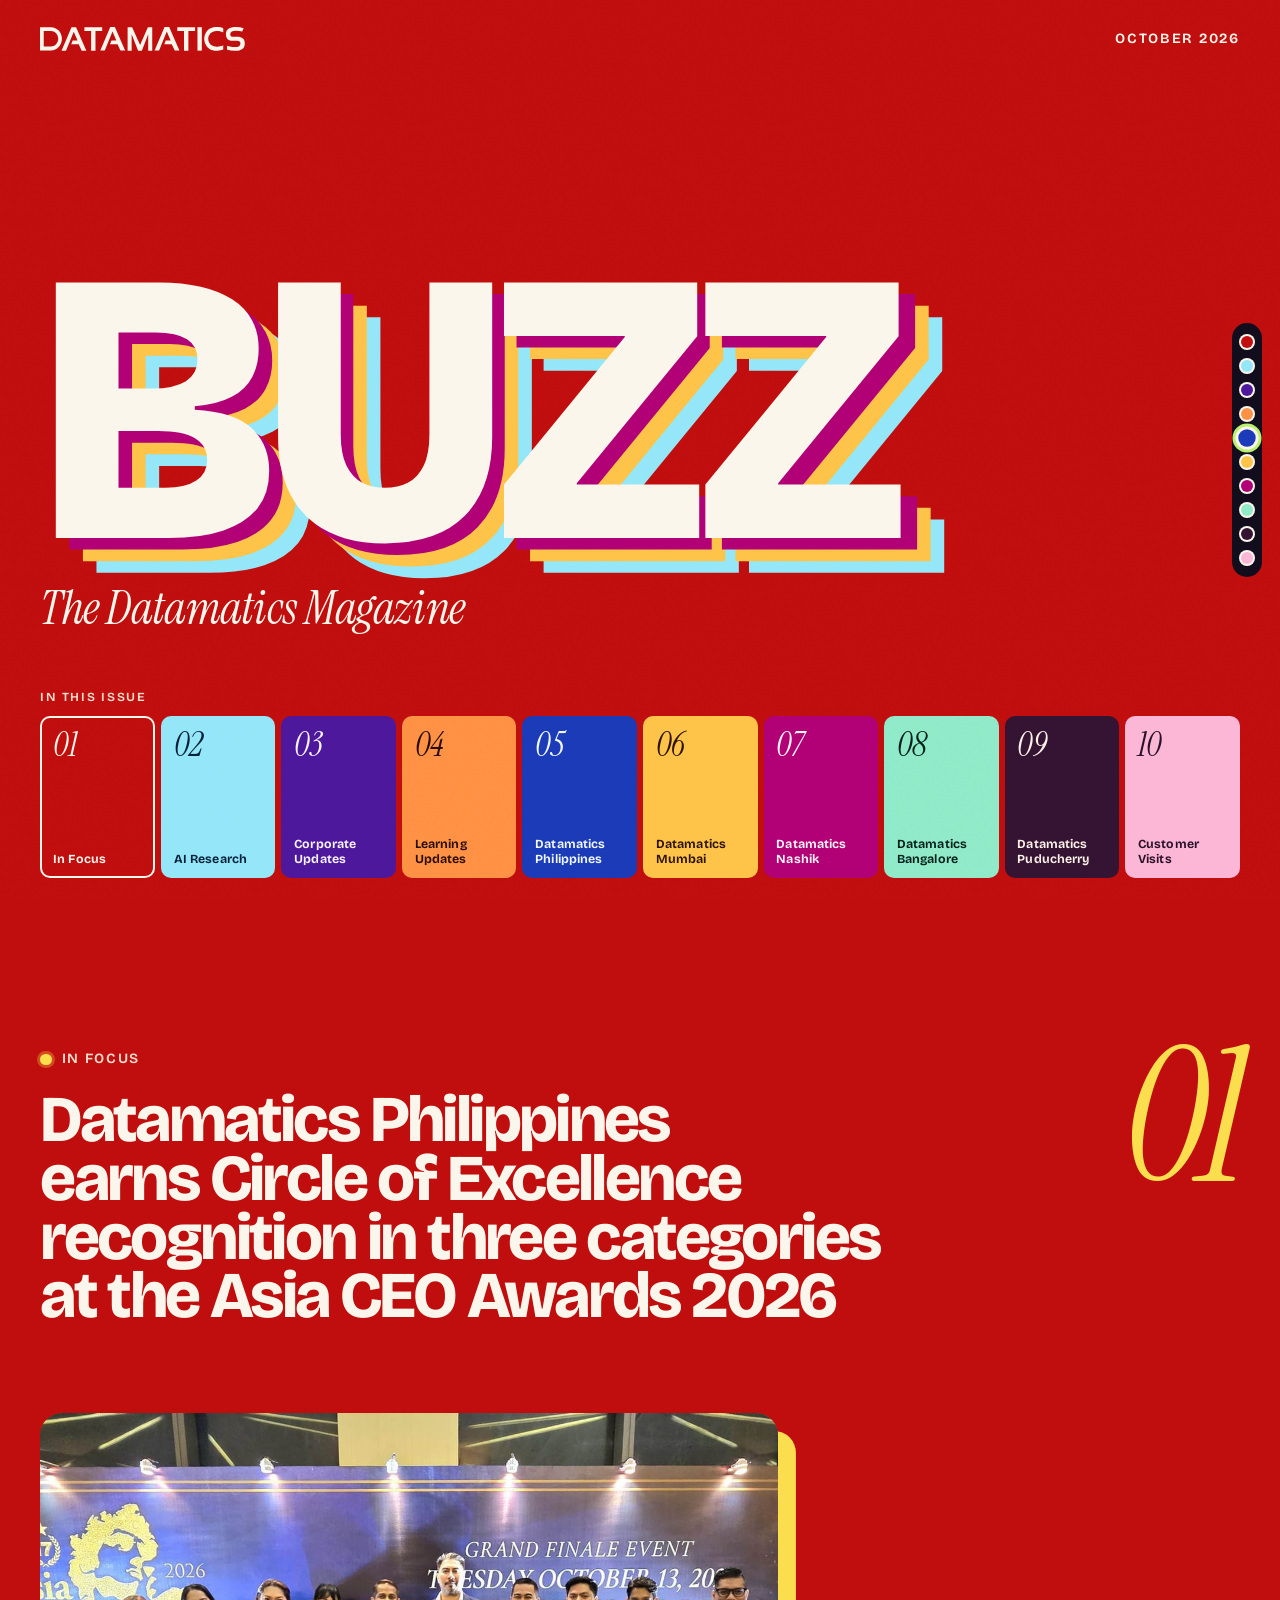
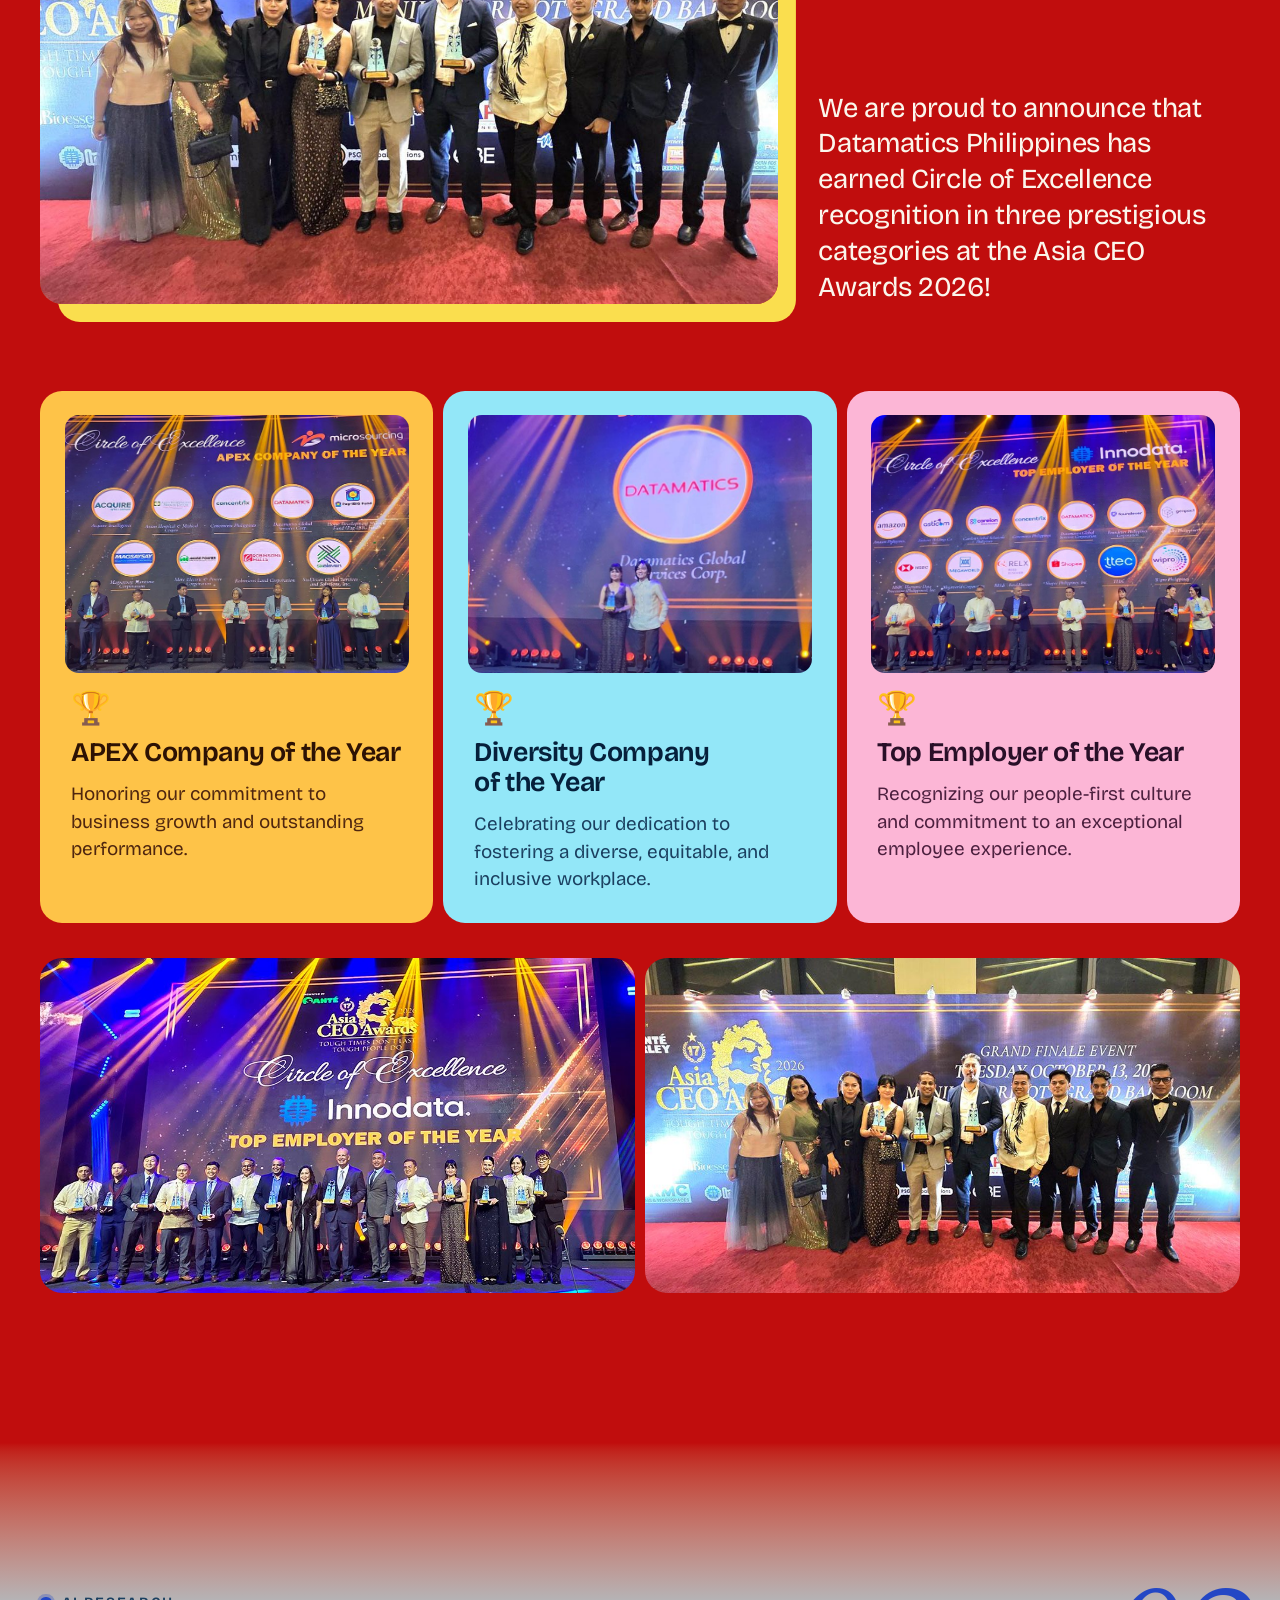
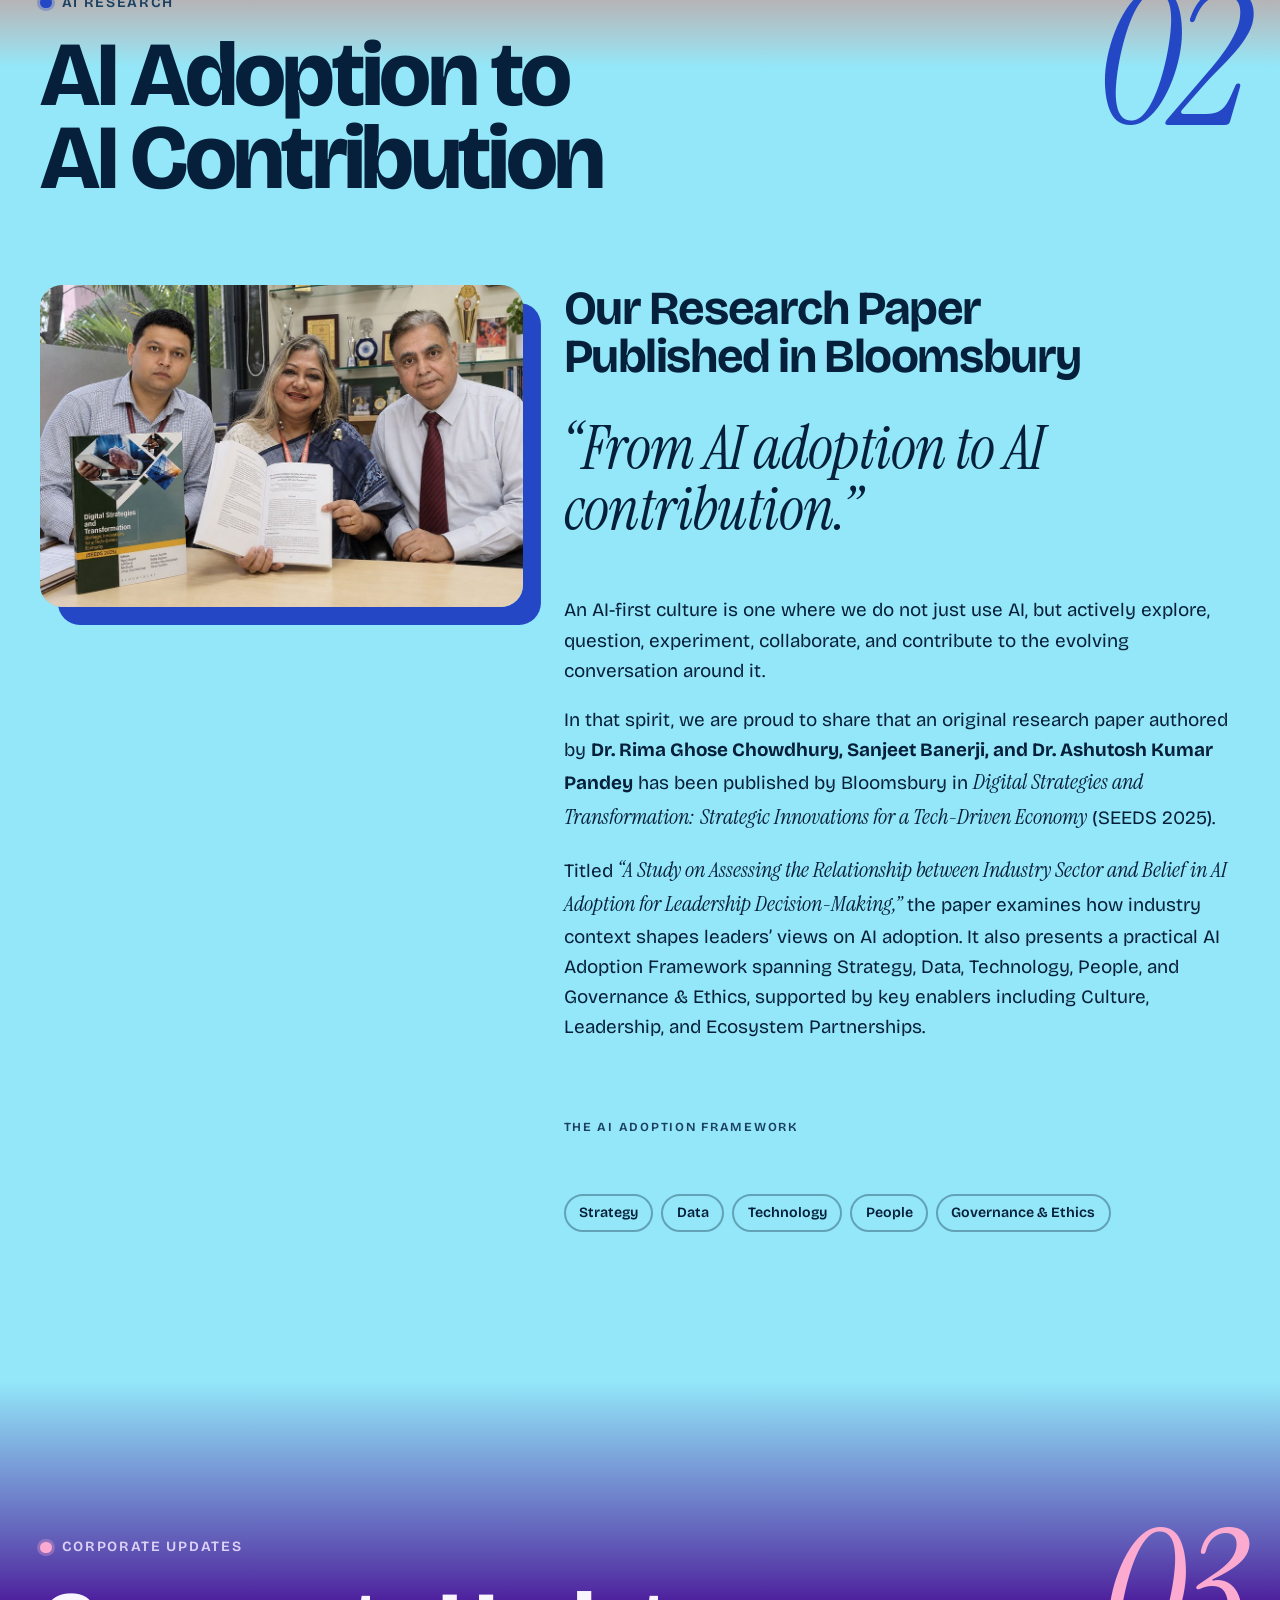
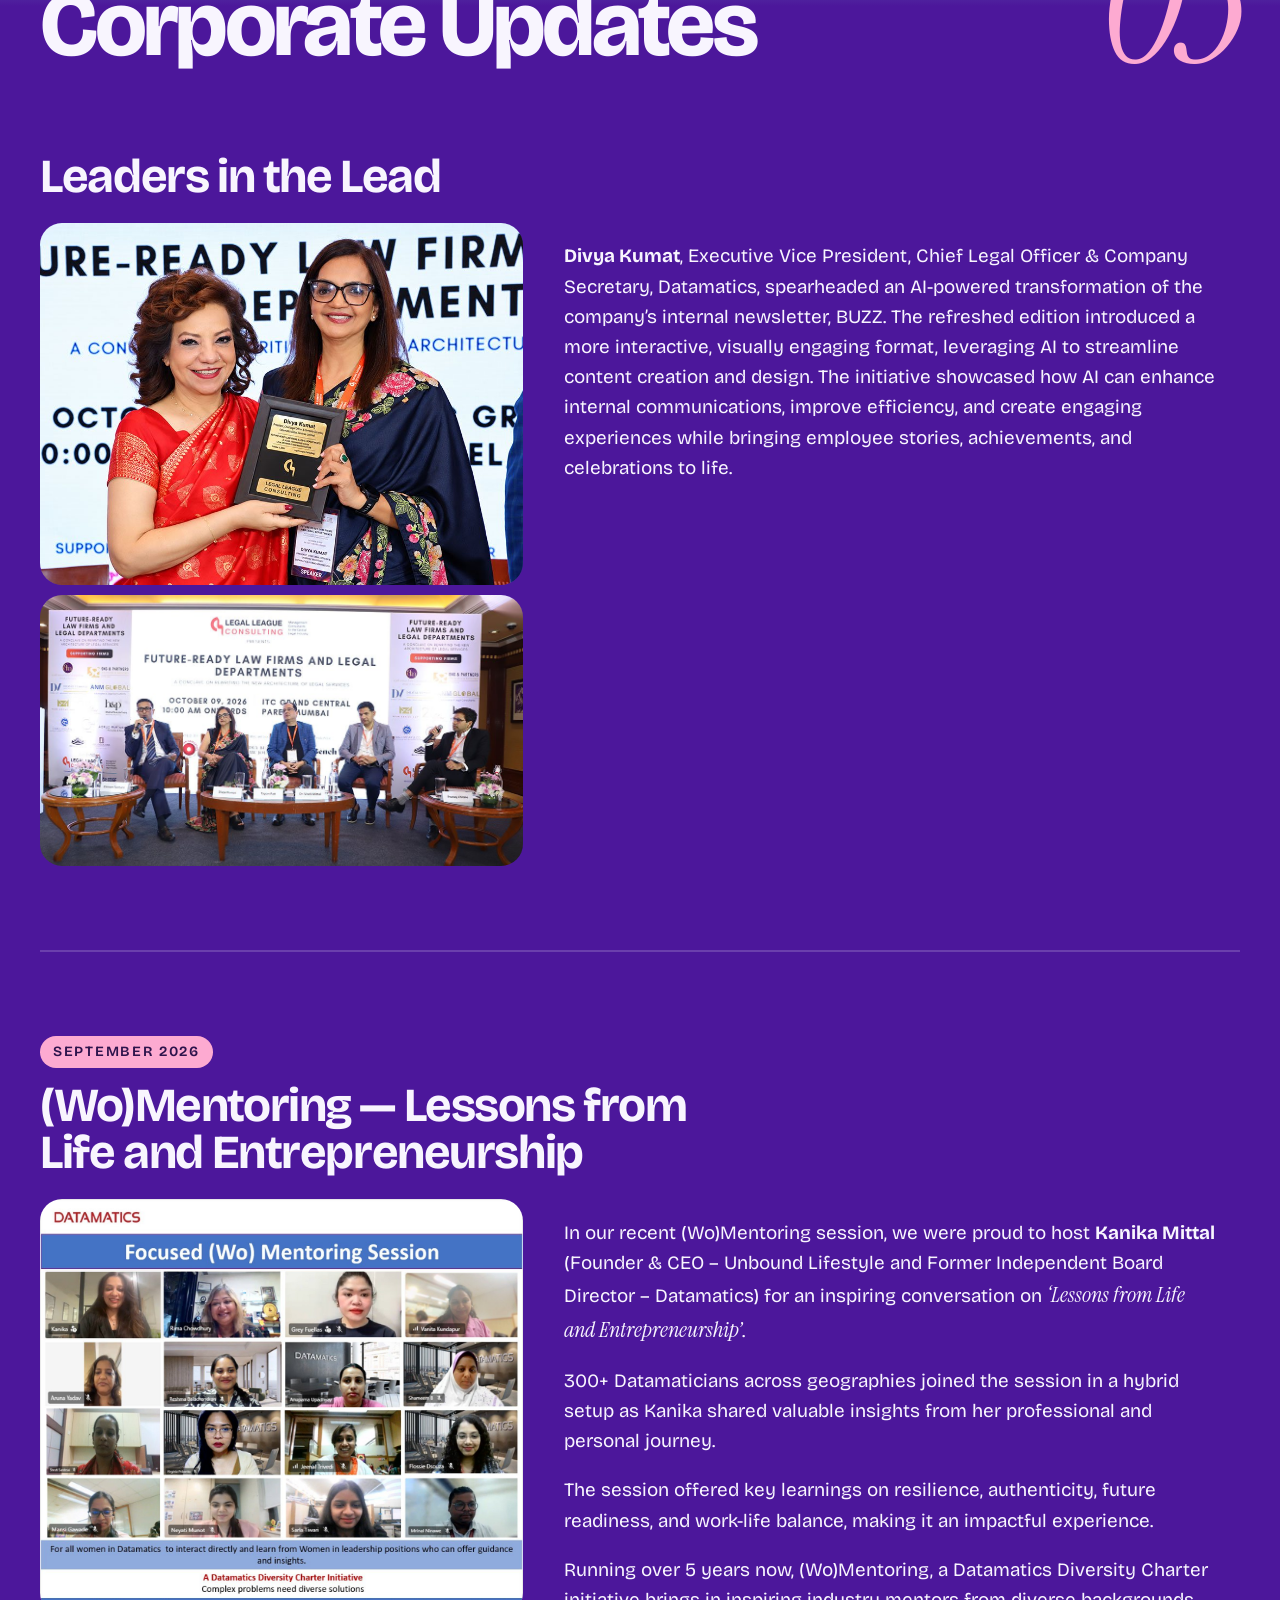
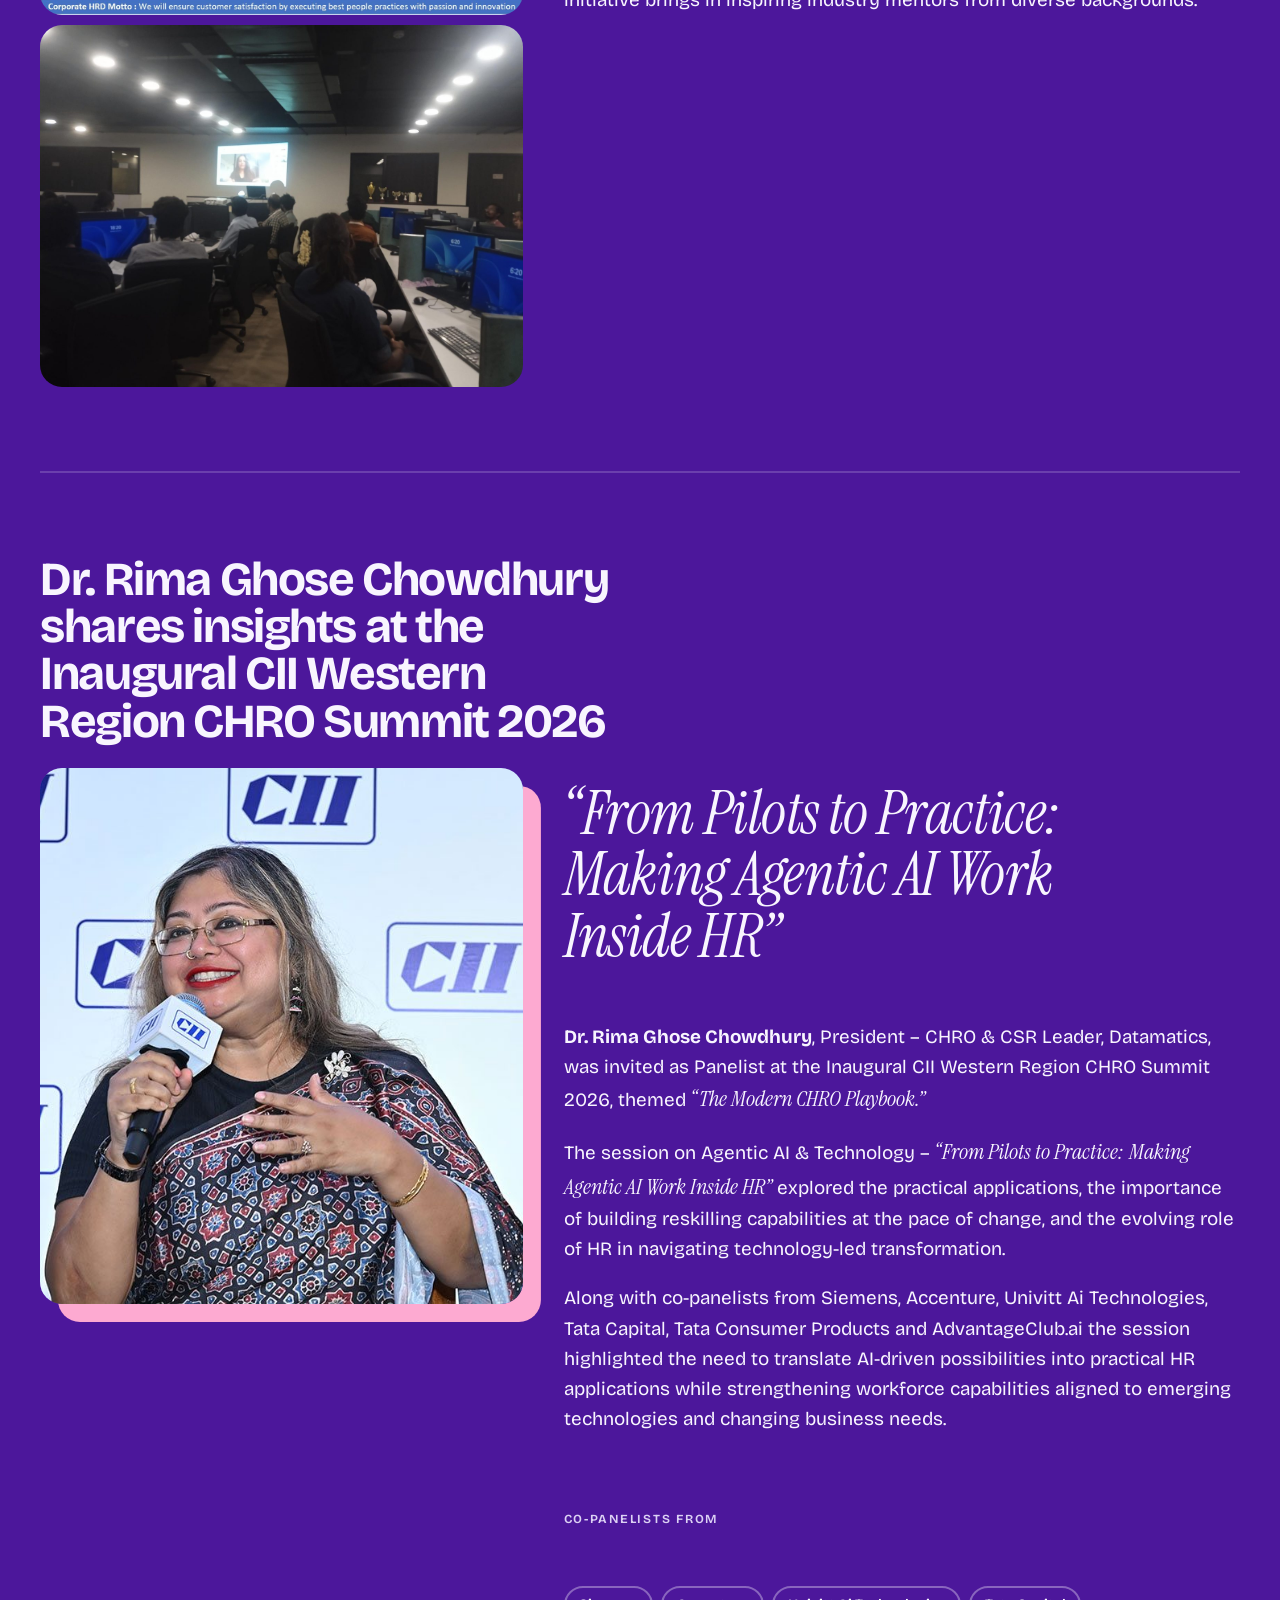
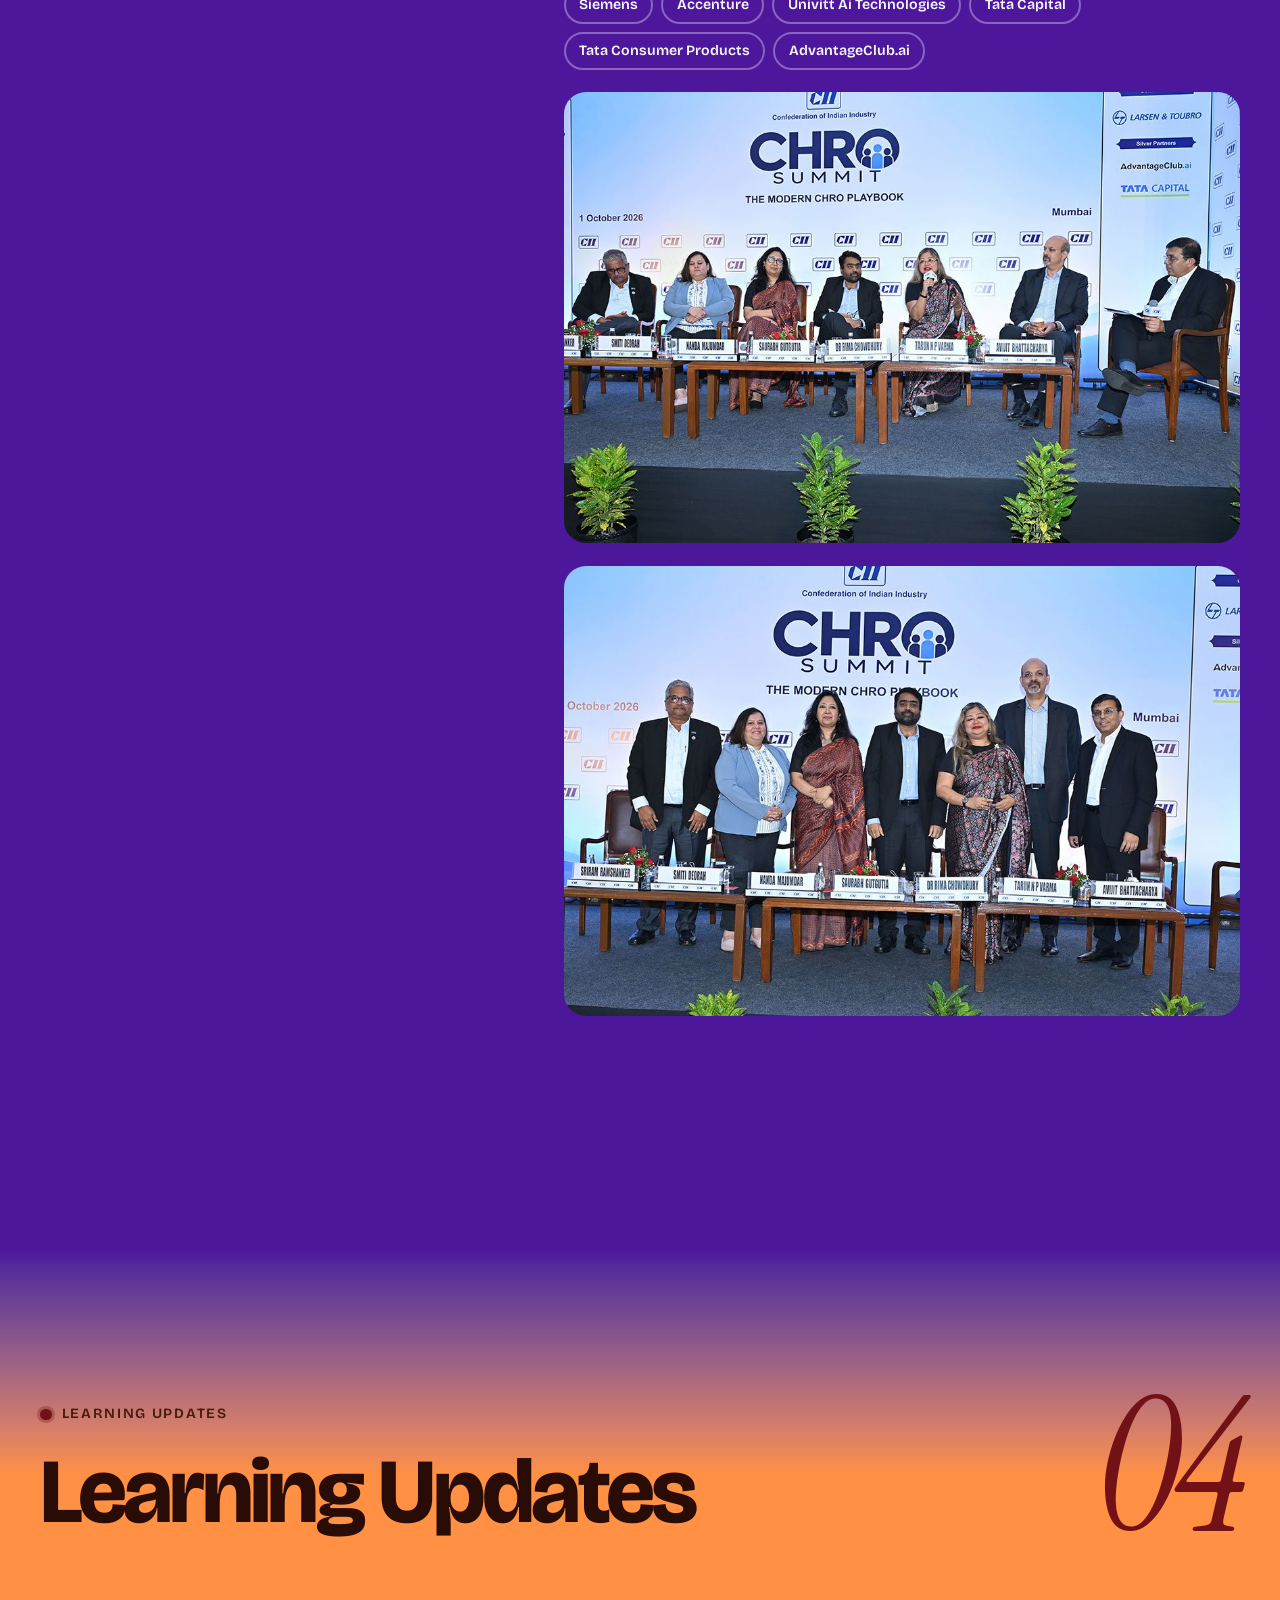
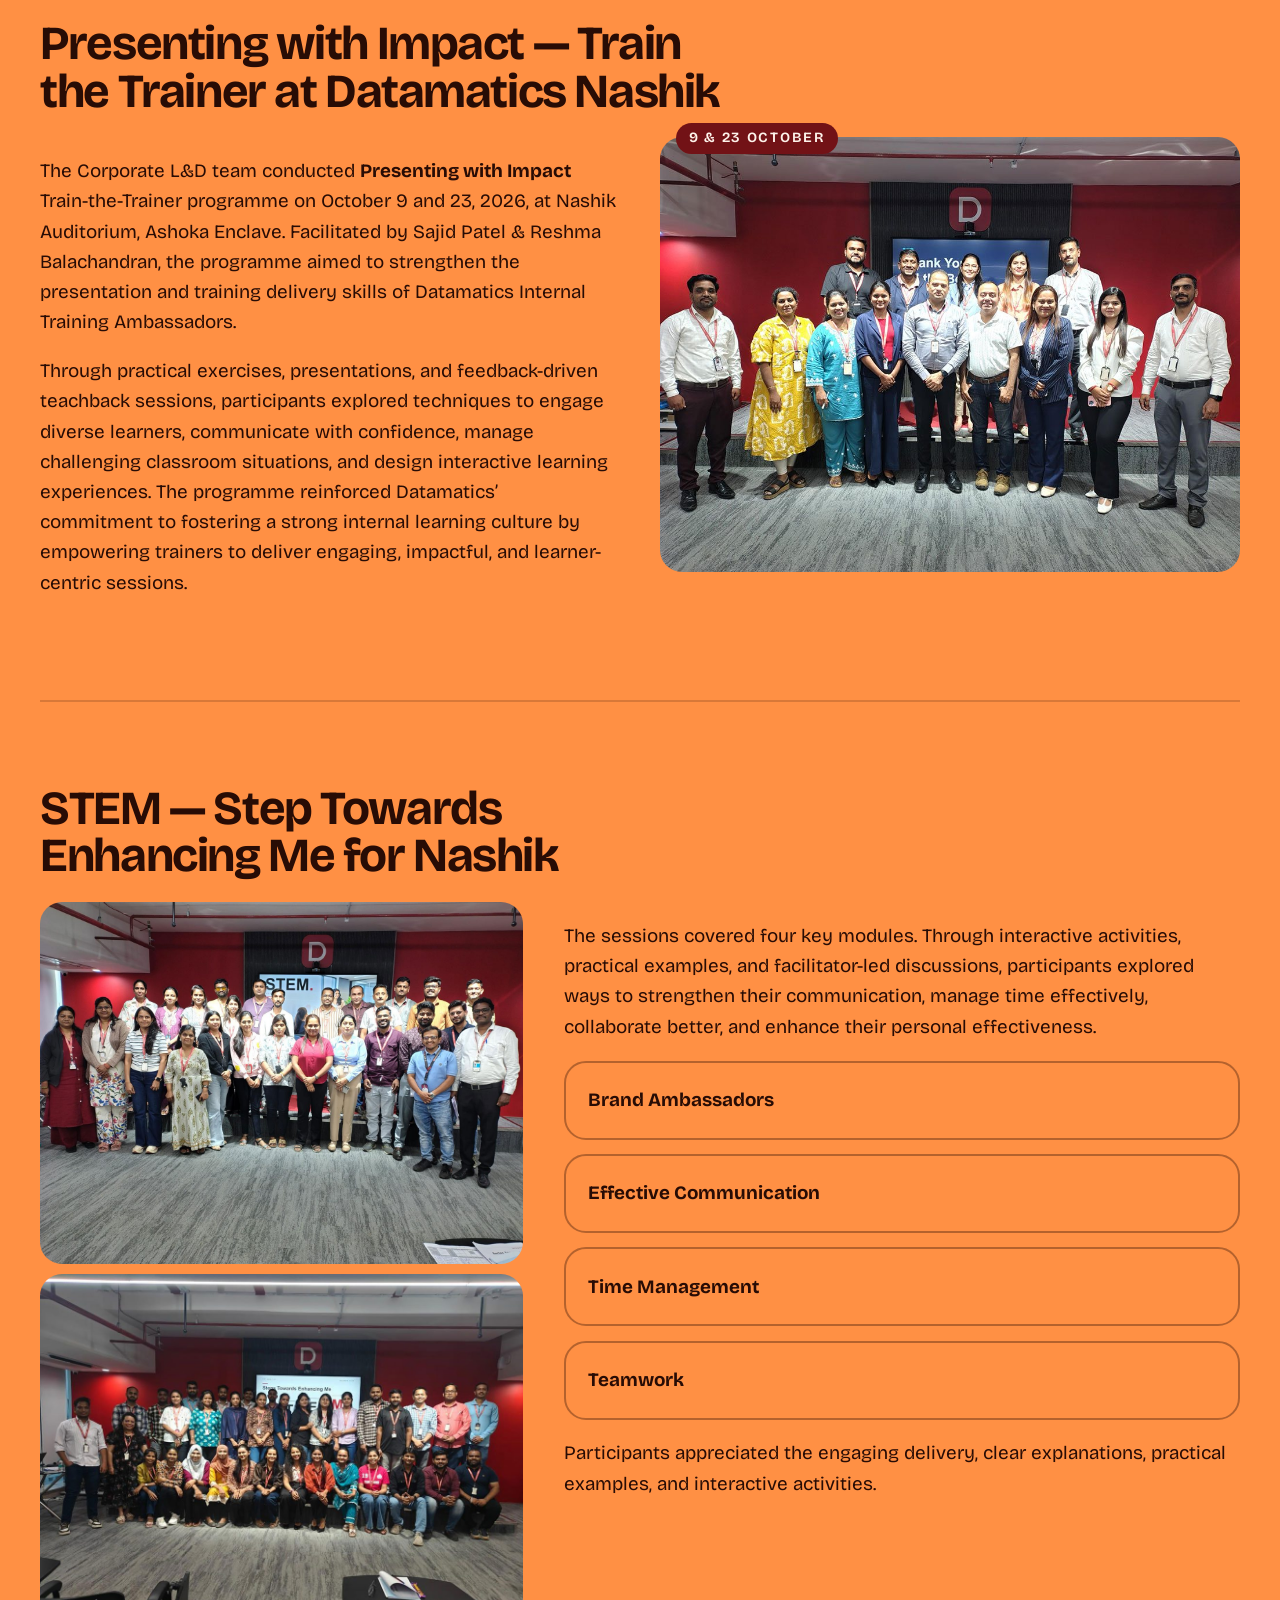
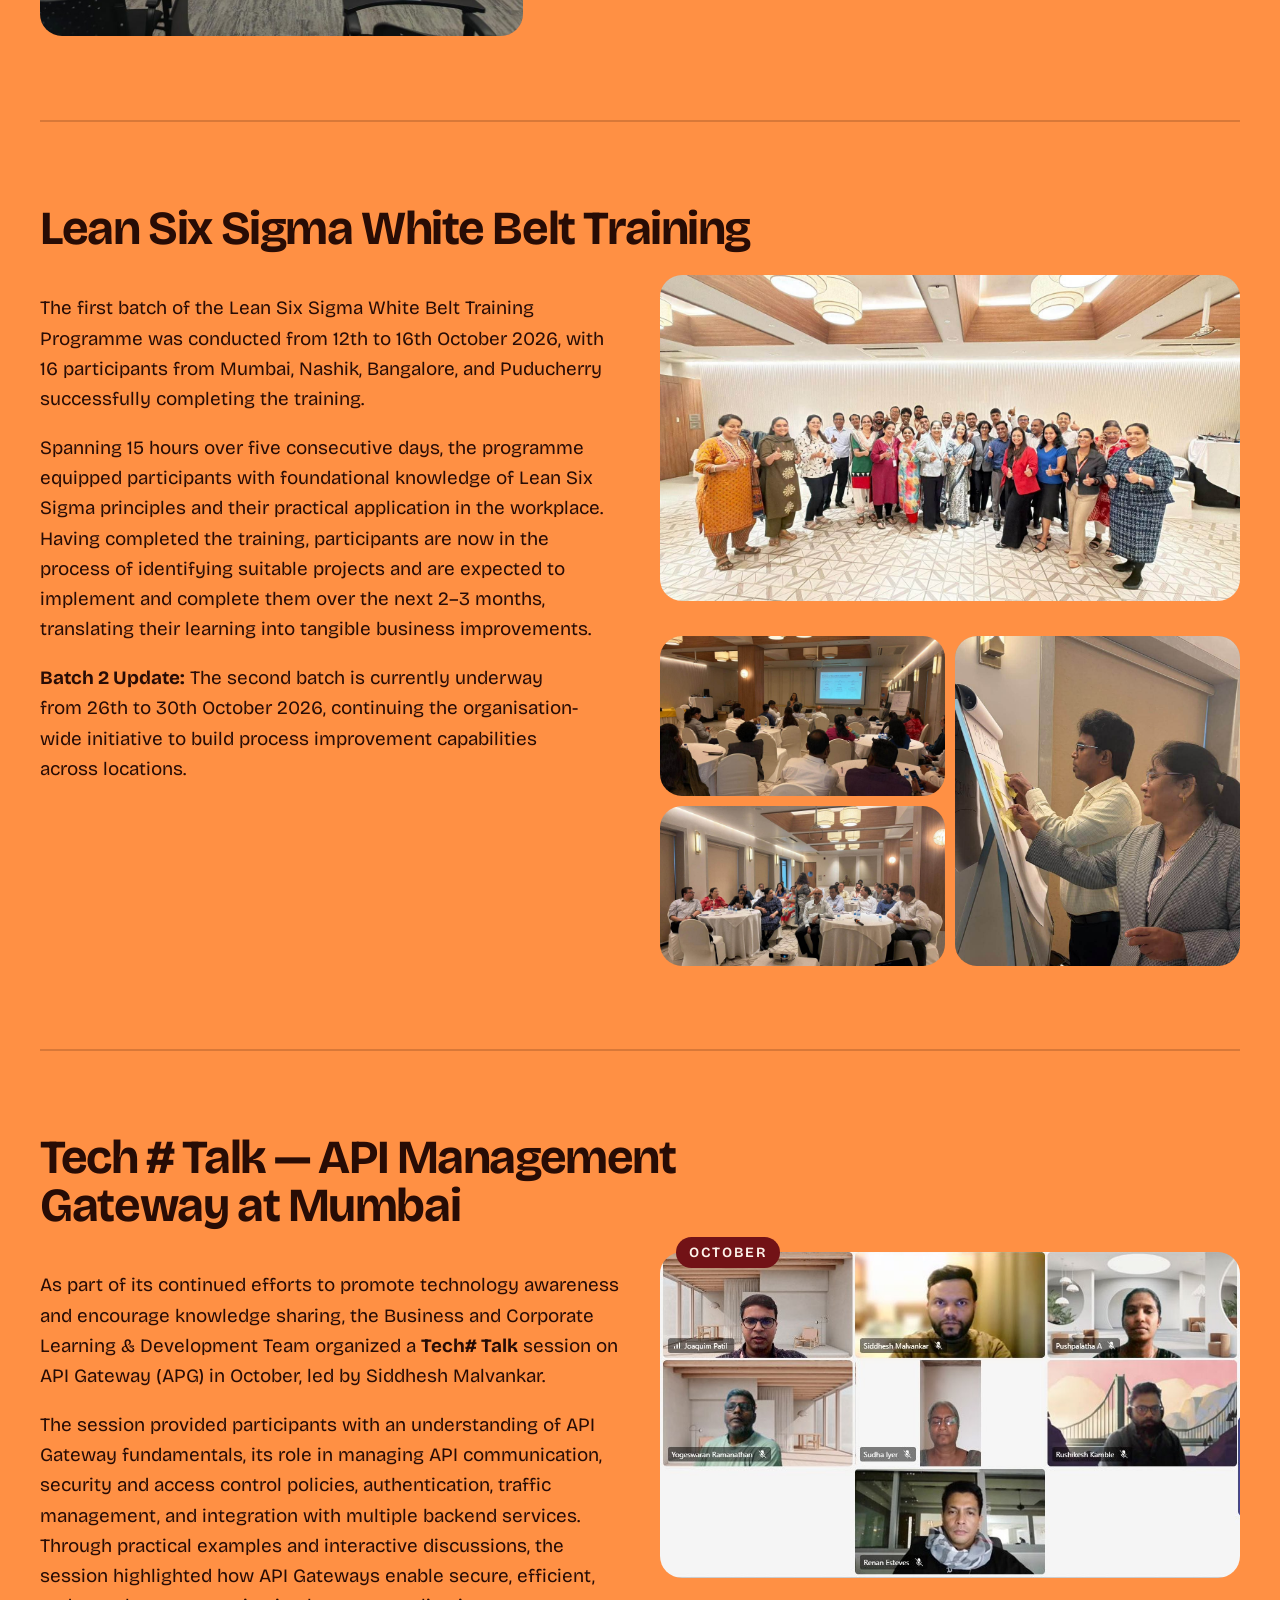
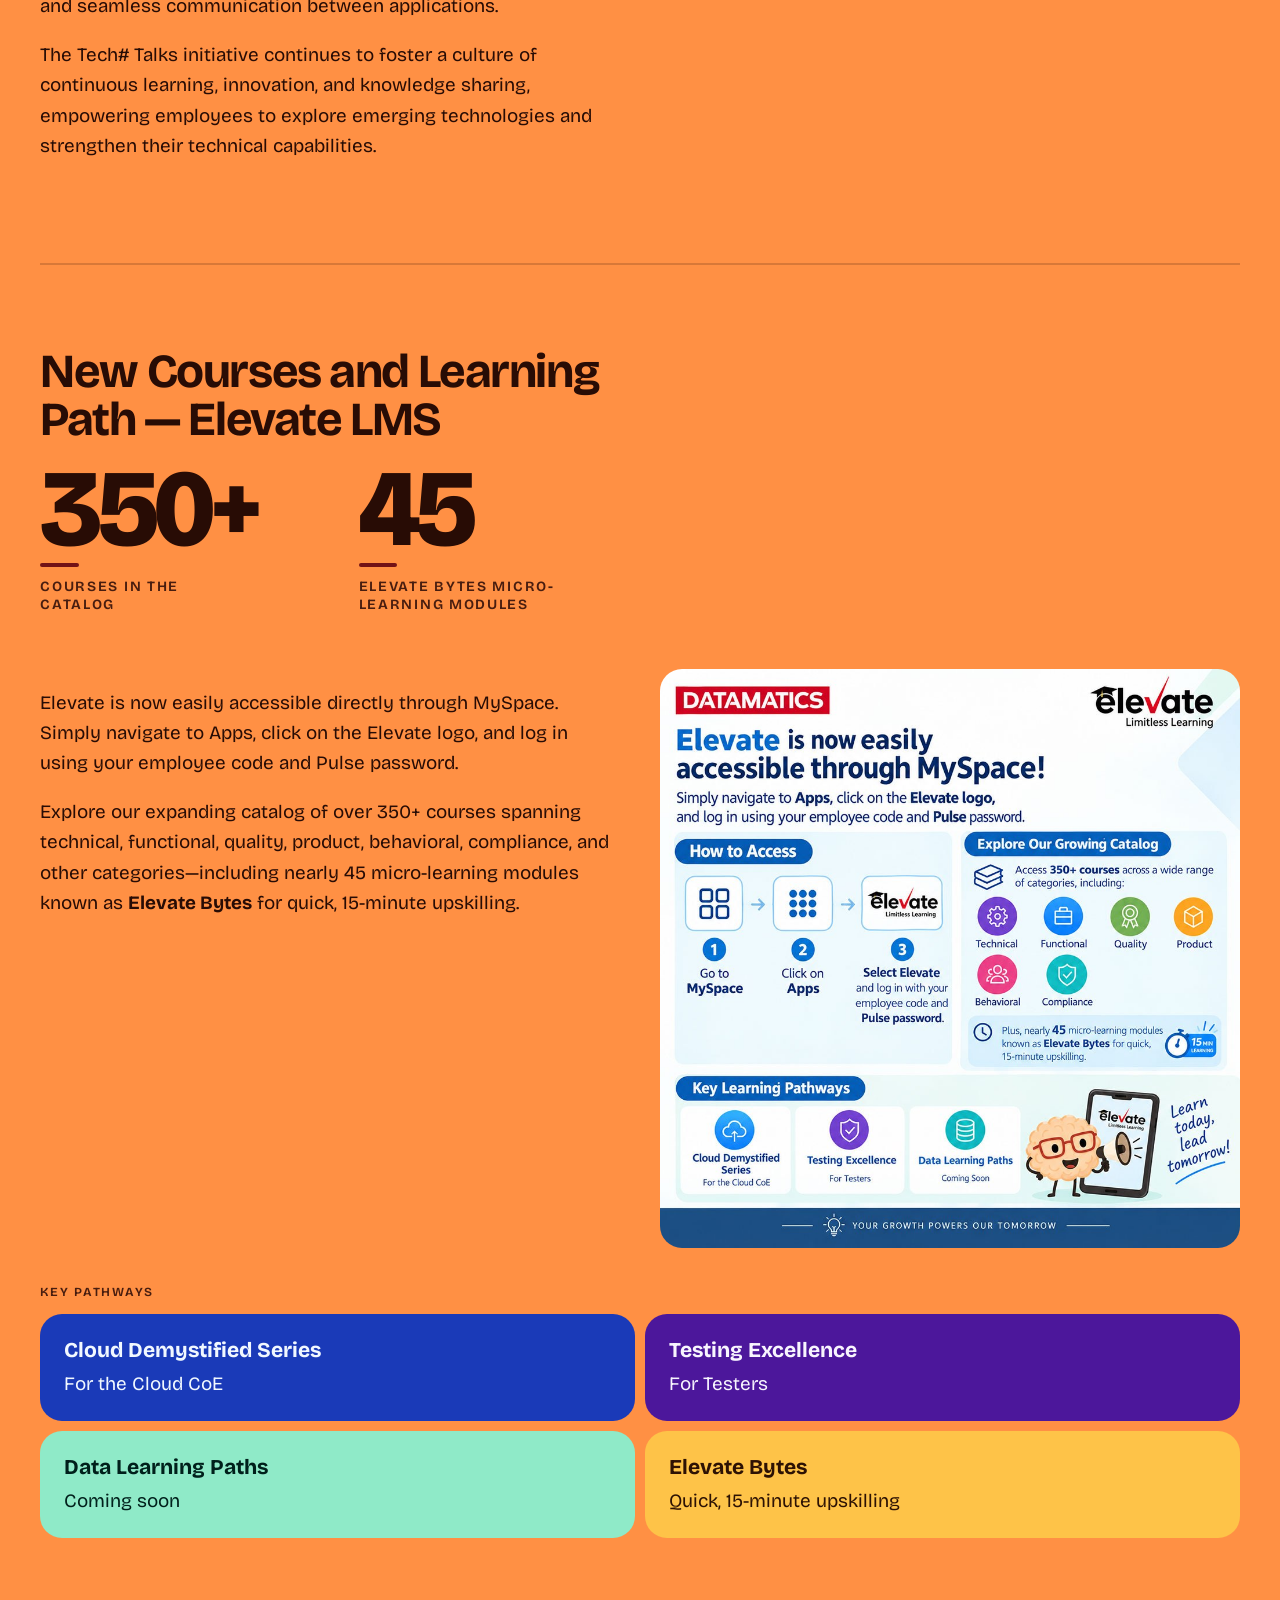
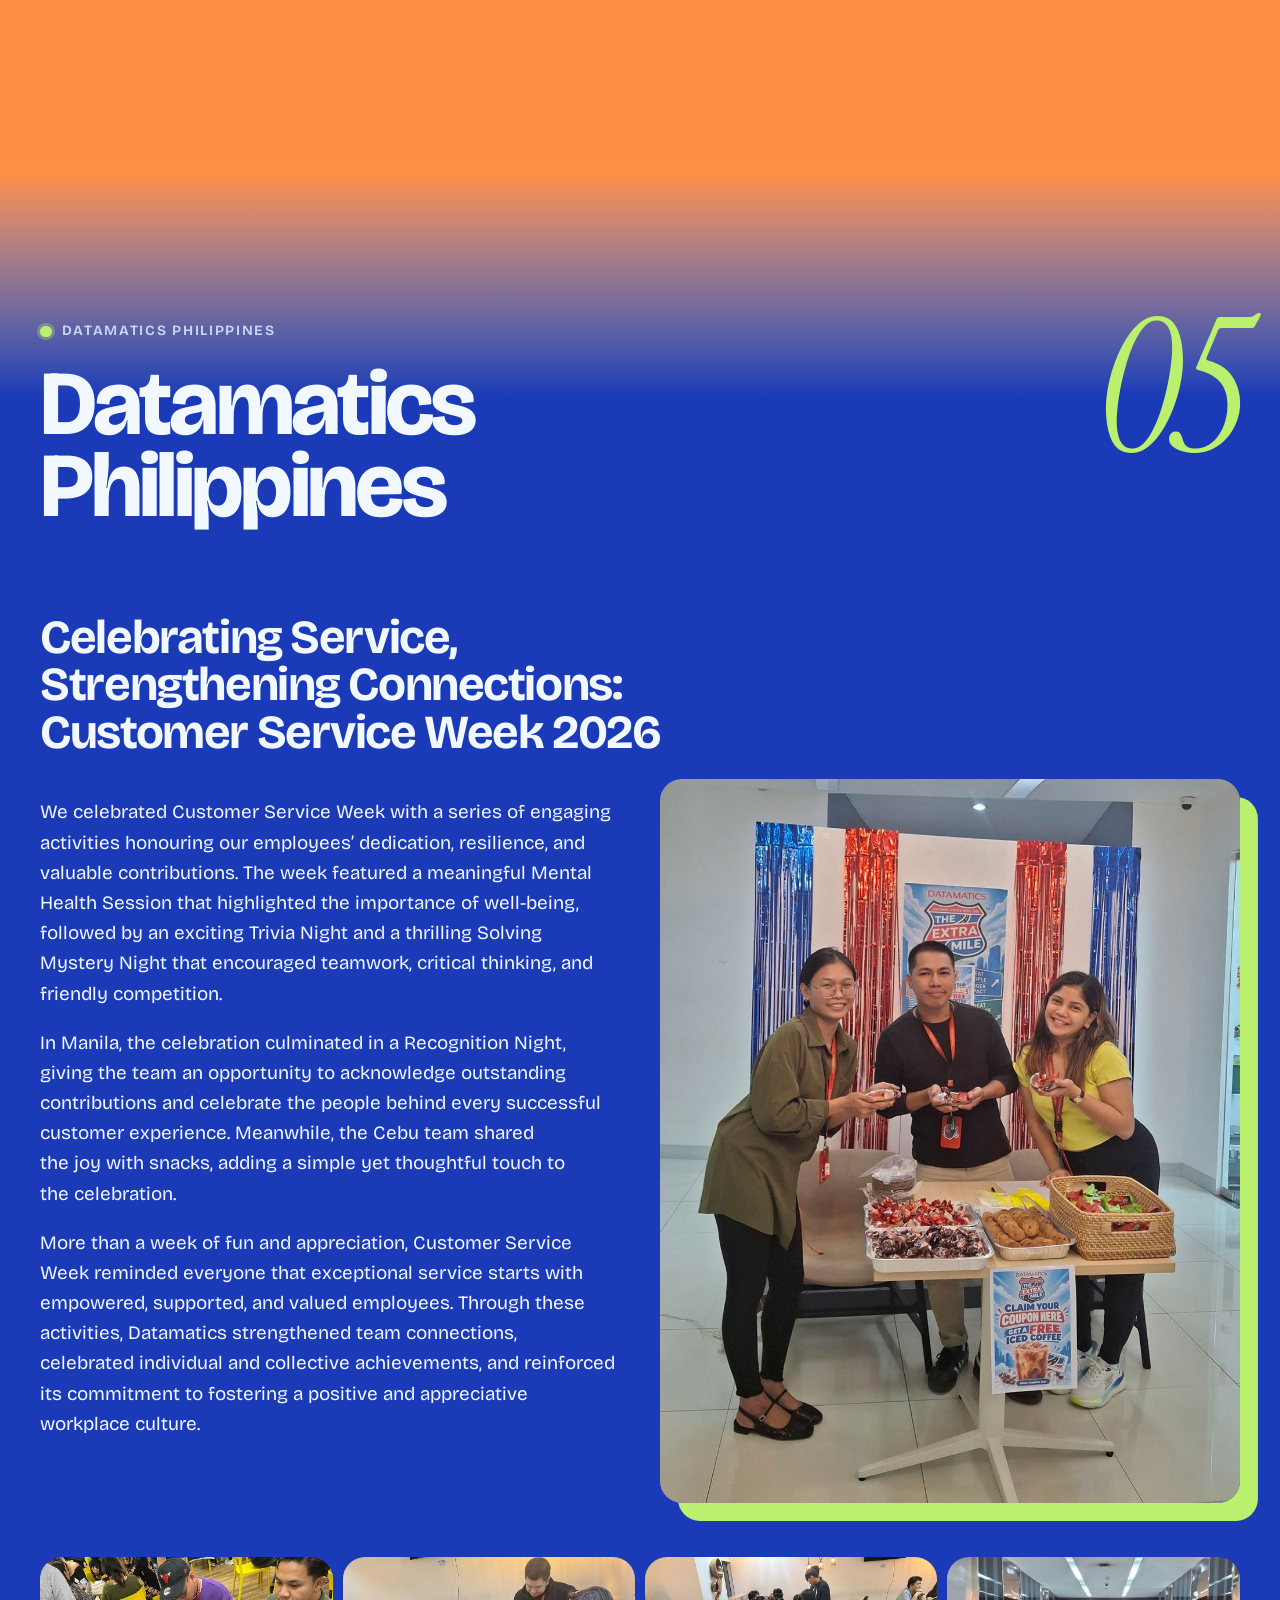
==== commit 8e00933e: "Remove the Lean Six Sigma stats from the main page Co-Authored-By: Claude Opus 5.5 <noreply@anthropi" ====
--- a/index.html
+++ b/index.html
@@ -32,7 +32,7 @@
 <div class="copy flow t-body"><p>An AI-first culture is one where we do not just use AI, but actively explore, question, experiment, collaborate, and contribute to the evolving conversation around it.</p><p>In that spirit, we are proud to share that an original research paper authored by <strong>Dr. Rima Ghose Chowdhury, Sanjeet Banerji, and Dr. Ashutosh Kumar Pandey</strong> has been published by Bloomsbury in <em>Digital Strategies and Transformation: Strategic Innovations for a Tech-Driven Economy</em> (SEEDS 2025).</p><p>Titled <em>“A Study on Assessing the Relationship between Industry Sector and Belief in AI Adoption for Leadership Decision-Making,”</em> the paper examines how industry context shapes leaders’ views on AI adoption. It also presents a practical AI Adoption Framework spanning Strategy, Data, Technology, People, and Governance &amp; Ethics, supported by key enablers including Culture, Leadership, and Ecosystem Partnerships.</p></div>
 <p class="learn-list-label t-micro">The AI Adoption Framework</p>
 <ul class="panel-list"><li>Strategy</li><li>Data</li><li>Technology</li><li>People</li><li>Governance &amp; Ethics</li></ul>
-</div></div></div></section><section id="corporate" aria-labelledby="corporate-title" data-chroma="analyst" class="chapter " style="--prev-field:var(--f-press)"><div class="chapter-bleed" aria-hidden="true"></div><div class="page"><header class="chapter-head"><span class="chapter-numeral t-numeral" aria-hidden="true">03</span><p class="chapter-kicker t-meta"><span class="chapter-kicker-dot" aria-hidden="true"></span><span class="visually-hidden">Chapter 3 of 10: </span>Corporate Updates</p><h2 id="corporate-title" class="chapter-title t-h2">Corporate Updates</h2></header><article class="story reveal" aria-labelledby="corp-leaders"><h3 id="corp-leaders" class="t-h3 story-title">Leaders in the Lead</h3><div class="learn-ms"><div class="photo-stack"><figure class="photo learn-ms-photo"><div class="photo-frame"><img src="assets/img/leaders/divya-felicitation.jpg" width="1000" height="667" alt="Divya Kumat receives a plaque from Legal League Consulting at the Future-Ready Law Firms and Legal Departments conclave." loading="lazy" decoding="async" style="object-position:50% 35%"></div></figure><figure class="photo photo-wide"><div class="photo-frame"><img src="assets/img/leaders/divya-panel.jpg" width="1000" height="667" alt="Divya Kumat seated on the panel at the Future-Ready Law Firms and Legal Departments conclave at ITC Grand Central, Mumbai." loading="lazy" decoding="async" style="object-position:50% 50%"></div></figure></div><div class="copy flow t-body"><p><strong>Divya Kumat</strong>, Executive Vice President, Chief Legal Officer &amp; Company Secretary, Datamatics, spearheaded an AI-powered transformation of the company’s internal newsletter, BUZZ. The refreshed edition introduced a more interactive, visually engaging format, leveraging AI to streamline content creation and design. The initiative showcased how AI can enhance internal communications, improve efficiency, and create engaging experiences while bringing employee stories, achievements, and celebrations to life.</p></div></div></article><article class="story reveal" aria-labelledby="corp-womentoring"><p class="story-date t-meta">September 2026</p><h3 id="corp-womentoring" class="t-h3 story-title">(Wo)Mentoring — Lessons from Life and Entrepreneurship</h3><div class="learn-ms"><div class="photo-stack"><figure class="photo photo-natural"><div class="photo-frame"><img src="assets/img/womentoring/session-grid.jpg" width="1258" height="1084" alt="Focused (Wo)Mentoring Session: a grid of video-call participants including Kanika and Rima Chowdhury, with the note that it is a Datamatics Diversity Charter initiative." loading="lazy" decoding="async" style="object-position:50% 50%"></div></figure><figure class="photo learn-ms-photo"><div class="photo-frame"><img src="assets/img/womentoring/hybrid-room.jpg" width="1400" height="1050" alt="Datamaticians in an office watching Kanika Mittal on a projected video call during the hybrid session." loading="lazy" decoding="async" style="object-position:50% 50%"></div></figure></div><div class="copy flow t-body"><p>In our recent (Wo)Mentoring session, we were proud to host <strong>Kanika Mittal</strong> (Founder &amp; CEO – Unbound Lifestyle and Former Independent Board Director – Datamatics) for an inspiring conversation on <em>‘Lessons from Life and Entrepreneurship’</em>.</p><p>300+ Datamaticians across geographies joined the session in a hybrid setup as Kanika shared valuable insights from her professional and personal journey.</p><p>The session offered key learnings on resilience, authenticity, future readiness, and work-life balance, making it an impactful experience.</p><p>Running over 5 years now, (Wo)Mentoring, a Datamatics Diversity Charter initiative brings in inspiring industry mentors from diverse backgrounds.</p></div></div></article><article class="story reveal" aria-labelledby="corp-cii"><h3 id="corp-cii" class="t-h3 story-title">Dr. Rima Ghose Chowdhury shares insights at the Inaugural CII Western Region CHRO Summit 2026</h3><div class="leaders-spread"><figure class="photo photo-offset leaders-portrait"><div class="photo-frame"><img src="assets/img/cii/cii-rima-speaking.jpg" width="1000" height="667" alt="Dr. Rima Ghose Chowdhury speaks into a CII microphone during the panel at the CII CHRO Summit." loading="lazy" decoding="async" style="object-position:42% 50%"></div></figure><div class="leaders-text"><p class="leaders-quote t-serif" aria-hidden="true">“From Pilots to Practice: Making Agentic AI Work Inside HR”</p><div class="copy flow t-body"><p><strong>Dr. Rima Ghose Chowdhury</strong>, President – CHRO &amp; CSR Leader, Datamatics, was invited as Panelist at the Inaugural CII Western Region CHRO Summit 2026, themed <em>“The Modern CHRO Playbook.”</em></p><p>The session on Agentic AI &amp; Technology – <em>“From Pilots to Practice: Making Agentic AI Work Inside HR”</em> explored the practical applications, the importance of building reskilling capabilities at the pace of change, and the evolving role of HR in navigating technology-led transformation.</p><p>Along with co-panelists from Siemens, Accenture, Univitt Ai Technologies, Tata Capital, Tata Consumer Products and AdvantageClub.ai the session highlighted the need to translate AI-driven possibilities into practical HR applications while strengthening workforce capabilities aligned to emerging technologies and changing business needs.</p></div><p class="learn-list-label t-micro">Co-panelists from</p><ul class="panel-list"><li>Siemens</li><li>Accenture</li><li>Univitt Ai Technologies</li><li>Tata Capital</li><li>Tata Consumer Products</li><li>AdvantageClub.ai</li></ul><figure class="photo leaders-panel"><div class="photo-frame"><img src="assets/img/cii/cii-panel.jpg" width="1000" height="668" alt="Panellists seated on stage at the CII CHRO Summit, themed The Modern CHRO Playbook, in Mumbai, with Dr. Rima Ghose Chowdhury speaking." loading="lazy" decoding="async" style="object-position:50% 50%"></div></figure><figure class="photo leaders-panel"><div class="photo-frame"><img src="assets/img/cii/cii-group.jpg" width="1000" height="667" alt="The panellists, including Dr. Rima Ghose Chowdhury, stand together on stage in front of the CII CHRO Summit backdrop." loading="lazy" decoding="async" style="object-position:50% 50%"></div></figure></div></div></article></div></section><section id="learning" aria-labelledby="learning-title" data-chroma="leaders" class="chapter " style="--prev-field:var(--f-analyst)"><div class="chapter-bleed" aria-hidden="true"></div><div class="page"><header class="chapter-head"><span class="chapter-numeral t-numeral" aria-hidden="true">04</span><p class="chapter-kicker t-meta"><span class="chapter-kicker-dot" aria-hidden="true"></span><span class="visually-hidden">Chapter 4 of 10: </span>Learning Updates</p><h2 id="learning-title" class="chapter-title t-h2">Learning Updates</h2></header><article class="story reveal" aria-labelledby="learn-pwi"><h3 id="learn-pwi" class="t-h3 story-title">Presenting with Impact — Train the Trainer at Datamatics Nashik</h3><div class="learn-tech"><div class="copy flow t-body"><p>The Corporate L&amp;D team conducted <strong>Presenting with Impact</strong> Train-the-Trainer programme on October 9 and 23, 2026, at Nashik Auditorium, Ashoka Enclave. Facilitated by Sajid Patel &amp; Reshma Balachandran, the programme aimed to strengthen the presentation and training delivery skills of Datamatics Internal Training Ambassadors.</p><p>Through practical exercises, presentations, and feedback-driven teachback sessions, participants explored techniques to engage diverse learners, communicate with confidence, manage challenging classroom situations, and design interactive learning experiences. The programme reinforced Datamatics’ commitment to fostering a strong internal learning culture by empowering trainers to deliver engaging, impactful, and learner-centric sessions.</p></div><div class="learn-session"><span class="learn-session-date t-meta" aria-hidden="true">9 &amp; 23 October</span><figure class="photo photo-43"><div class="photo-frame"><img src="assets/img/learning/presenting-with-impact.jpg" width="1000" height="750" alt="Participants and facilitators of the Presenting with Impact Train-the-Trainer programme pose together in front of a Thank You screen at Datamatics Nashik." loading="lazy" decoding="async" style="object-position:50% 50%"></div></figure></div></div></article><article class="story reveal" aria-labelledby="learn-stem"><h3 id="learn-stem" class="t-h3 story-title">STEM — Step Towards Enhancing Me for Nashik</h3><div class="learn-ms"><div class="photo-stack"><figure class="photo learn-ms-photo"><div class="photo-frame"><img src="assets/img/learning/stem-batch-1.jpg" width="1400" height="1050" alt="STEM participants pose together in front of a STEM title screen at Datamatics Nashik." loading="lazy" decoding="async" style="object-position:50% 50%"></div></figure><figure class="photo learn-ms-photo"><div class="photo-frame"><img src="assets/img/learning/stem-batch-2.jpg" width="1000" height="750" alt="Another group of STEM participants seated and standing in front of the Steps Towards Enhancing Me screen at Datamatics Nashik." loading="lazy" decoding="async" style="object-position:50% 50%"></div></figure></div><div><div class="copy flow t-body"><p>The sessions covered four key modules. Through interactive activities, practical examples, and facilitator-led discussions, participants explored ways to strengthen their communication, manage time effectively, collaborate better, and enhance their personal effectiveness.</p></div><ul class="learn-modules t-body"><li><strong>Brand Ambassadors</strong></li><li><strong>Effective Communication</strong></li><li><strong>Time Management</strong></li><li><strong>Teamwork</strong></li></ul><div class="copy flow t-body"><p>Participants appreciated the engaging delivery, clear explanations, practical examples, and interactive activities.</p></div></div></div></article><article class="story reveal" aria-labelledby="learn-lss"><h3 id="learn-lss" class="t-h3 story-title">Lean Six Sigma White Belt Training</h3><div class="ph-stats"><div class="stat"><p class="stat-value">16</p><p class="stat-label t-meta">Participants in batch 1</p></div><div class="stat"><p class="stat-value">15</p><p class="stat-label t-meta">Hours over five days</p></div></div><div class="ph-sigma"><div class="copy flow t-body"><p>The first batch of the Lean Six Sigma White Belt Training Programme was conducted from 12th to 16th October 2026, with 16 participants from Mumbai, Nashik, Bangalore, and Puducherry successfully completing the training.</p><p>Spanning 15 hours over five consecutive days, the programme equipped participants with foundational knowledge of Lean Six Sigma principles and their practical application in the workplace. Having completed the training, participants are now in the process of identifying suitable projects and are expected to implement and complete them over the next 2–3 months, translating their learning into tangible business improvements.</p><p><strong>Batch 2 Update:</strong> The second batch is currently underway from 26th to 30th October 2026, continuing the organisation-wide initiative to build process improvement capabilities across locations.</p></div><div class="ph-sigma-media"><figure class="photo "><div class="photo-frame"><img src="assets/img/learning/lss-group.jpg" width="1600" height="900" alt="Lean Six Sigma White Belt participants give a thumbs-up together at the end of the training." loading="lazy" decoding="async" style="object-position:50% 50%"></div></figure><div class="sigma-grid"><div class="photo-stack"><figure class="photo "><div class="photo-frame"><img src="assets/img/learning/lss-session.jpg" width="1600" height="900" alt="The facilitator presents a slide on the structure of impactful communication to participants seated at round tables." loading="lazy" decoding="async" style="object-position:50% 50%"></div></figure><figure class="photo "><div class="photo-frame"><img src="assets/img/learning/lss-discussion.jpg" width="1600" height="900" alt="The facilitator leads a discussion among participants seated at round tables." loading="lazy" decoding="async" style="object-position:50% 50%"></div></figure></div><figure class="photo sigma-tall"><div class="photo-frame"><img src="assets/img/learning/lss-activity.jpg" width="900" height="1600" alt="Two participants add sticky notes to a flip chart during a group activity." loading="lazy" decoding="async" style="object-position:50% 30%"></div></figure></div></div></div></article><article class="story reveal" aria-labelledby="learn-api"><h3 id="learn-api" class="t-h3 story-title">Tech # Talk — API Management Gateway at Mumbai</h3><div class="learn-tech"><div class="copy flow t-body"><p>As part of its continued efforts to promote technology awareness and encourage knowledge sharing, the Business and Corporate Learning &amp; Development Team organized a <strong>Tech# Talk</strong> session on API Gateway (APG) in October, led by Siddhesh Malvankar.</p><p>The session provided participants with an understanding of API Gateway fundamentals, its role in managing API communication, security and access control policies, authentication, traffic management, and integration with multiple backend services. Through practical examples and interactive discussions, the session highlighted how API Gateways enable secure, efficient, and seamless communication between applications.</p><p>The Tech# Talks initiative continues to foster a culture of continuous learning, innovation, and knowledge sharing, empowering employees to explore emerging technologies and strengthen their technical capabilities.</p></div><div class="learn-session"><span class="learn-session-date t-meta" aria-hidden="true">October</span><figure class="photo "><div class="photo-frame"><img src="assets/img/learning/tech-talk-api-gateway.jpg" width="952" height="536" alt="Online meeting grid of participants attending the Tech# Talk on API Gateway, including speaker Siddhesh Malvankar." loading="lazy" decoding="async" style="object-position:50% 50%"></div></figure></div></div></article><article class="story reveal" aria-labelledby="learn-elevate"><h3 id="learn-elevate" class="t-h3 story-title">New Courses and Learning Path — Elevate LMS</h3><div class="ph-stats"><div class="stat"><p class="stat-value">350+</p><p class="stat-label t-meta">Courses in the catalog</p></div><div class="stat"><p class="stat-value">45</p><p class="stat-label t-meta">Elevate Bytes micro-learning modules</p></div></div><div class="learn-tech"><div class="copy flow t-body"><p>Elevate is now easily accessible directly through MySpace. Simply navigate to Apps, click on the Elevate logo, and log in using your employee code and Pulse password.</p><p>Explore our expanding catalog of over 350+ courses spanning technical, functional, quality, product, behavioral, compliance, and other categories—including nearly 45 micro-learning modules known as <strong>Elevate Bytes</strong> for quick, 15-minute upskilling.</p></div><figure class="photo photo-natural"><div class="photo-frame"><img src="assets/img/learning/elevate-lms.jpg" width="1000" height="1000" alt="Elevate poster: Elevate is now accessible through MySpace. Go to MySpace, click Apps, select Elevate and log in with your employee code and Pulse password. 350+ courses across Technical, Functional, Quality, Product, Behavioral and Compliance, nearly 45 Elevate Bytes, and key pathways: Cloud Demystified Series, Testing Excellence, and Data Learning Paths coming soon." loading="lazy" decoding="async" style="object-position:50% 50%"></div></figure></div>
+</div></div></div></section><section id="corporate" aria-labelledby="corporate-title" data-chroma="analyst" class="chapter " style="--prev-field:var(--f-press)"><div class="chapter-bleed" aria-hidden="true"></div><div class="page"><header class="chapter-head"><span class="chapter-numeral t-numeral" aria-hidden="true">03</span><p class="chapter-kicker t-meta"><span class="chapter-kicker-dot" aria-hidden="true"></span><span class="visually-hidden">Chapter 3 of 10: </span>Corporate Updates</p><h2 id="corporate-title" class="chapter-title t-h2">Corporate Updates</h2></header><article class="story reveal" aria-labelledby="corp-leaders"><h3 id="corp-leaders" class="t-h3 story-title">Leaders in the Lead</h3><div class="learn-ms"><div class="photo-stack"><figure class="photo learn-ms-photo"><div class="photo-frame"><img src="assets/img/leaders/divya-felicitation.jpg" width="1000" height="667" alt="Divya Kumat receives a plaque from Legal League Consulting at the Future-Ready Law Firms and Legal Departments conclave." loading="lazy" decoding="async" style="object-position:50% 35%"></div></figure><figure class="photo photo-wide"><div class="photo-frame"><img src="assets/img/leaders/divya-panel.jpg" width="1000" height="667" alt="Divya Kumat seated on the panel at the Future-Ready Law Firms and Legal Departments conclave at ITC Grand Central, Mumbai." loading="lazy" decoding="async" style="object-position:50% 50%"></div></figure></div><div class="copy flow t-body"><p><strong>Divya Kumat</strong>, Executive Vice President, Chief Legal Officer &amp; Company Secretary, Datamatics, spearheaded an AI-powered transformation of the company’s internal newsletter, BUZZ. The refreshed edition introduced a more interactive, visually engaging format, leveraging AI to streamline content creation and design. The initiative showcased how AI can enhance internal communications, improve efficiency, and create engaging experiences while bringing employee stories, achievements, and celebrations to life.</p></div></div></article><article class="story reveal" aria-labelledby="corp-womentoring"><p class="story-date t-meta">September 2026</p><h3 id="corp-womentoring" class="t-h3 story-title">(Wo)Mentoring — Lessons from Life and Entrepreneurship</h3><div class="learn-ms"><div class="photo-stack"><figure class="photo photo-natural"><div class="photo-frame"><img src="assets/img/womentoring/session-grid.jpg" width="1258" height="1084" alt="Focused (Wo)Mentoring Session: a grid of video-call participants including Kanika and Rima Chowdhury, with the note that it is a Datamatics Diversity Charter initiative." loading="lazy" decoding="async" style="object-position:50% 50%"></div></figure><figure class="photo learn-ms-photo"><div class="photo-frame"><img src="assets/img/womentoring/hybrid-room.jpg" width="1400" height="1050" alt="Datamaticians in an office watching Kanika Mittal on a projected video call during the hybrid session." loading="lazy" decoding="async" style="object-position:50% 50%"></div></figure></div><div class="copy flow t-body"><p>In our recent (Wo)Mentoring session, we were proud to host <strong>Kanika Mittal</strong> (Founder &amp; CEO – Unbound Lifestyle and Former Independent Board Director – Datamatics) for an inspiring conversation on <em>‘Lessons from Life and Entrepreneurship’</em>.</p><p>300+ Datamaticians across geographies joined the session in a hybrid setup as Kanika shared valuable insights from her professional and personal journey.</p><p>The session offered key learnings on resilience, authenticity, future readiness, and work-life balance, making it an impactful experience.</p><p>Running over 5 years now, (Wo)Mentoring, a Datamatics Diversity Charter initiative brings in inspiring industry mentors from diverse backgrounds.</p></div></div></article><article class="story reveal" aria-labelledby="corp-cii"><h3 id="corp-cii" class="t-h3 story-title">Dr. Rima Ghose Chowdhury shares insights at the Inaugural CII Western Region CHRO Summit 2026</h3><div class="leaders-spread"><figure class="photo photo-offset leaders-portrait"><div class="photo-frame"><img src="assets/img/cii/cii-rima-speaking.jpg" width="1000" height="667" alt="Dr. Rima Ghose Chowdhury speaks into a CII microphone during the panel at the CII CHRO Summit." loading="lazy" decoding="async" style="object-position:42% 50%"></div></figure><div class="leaders-text"><p class="leaders-quote t-serif" aria-hidden="true">“From Pilots to Practice: Making Agentic AI Work Inside HR”</p><div class="copy flow t-body"><p><strong>Dr. Rima Ghose Chowdhury</strong>, President – CHRO &amp; CSR Leader, Datamatics, was invited as Panelist at the Inaugural CII Western Region CHRO Summit 2026, themed <em>“The Modern CHRO Playbook.”</em></p><p>The session on Agentic AI &amp; Technology – <em>“From Pilots to Practice: Making Agentic AI Work Inside HR”</em> explored the practical applications, the importance of building reskilling capabilities at the pace of change, and the evolving role of HR in navigating technology-led transformation.</p><p>Along with co-panelists from Siemens, Accenture, Univitt Ai Technologies, Tata Capital, Tata Consumer Products and AdvantageClub.ai the session highlighted the need to translate AI-driven possibilities into practical HR applications while strengthening workforce capabilities aligned to emerging technologies and changing business needs.</p></div><p class="learn-list-label t-micro">Co-panelists from</p><ul class="panel-list"><li>Siemens</li><li>Accenture</li><li>Univitt Ai Technologies</li><li>Tata Capital</li><li>Tata Consumer Products</li><li>AdvantageClub.ai</li></ul><figure class="photo leaders-panel"><div class="photo-frame"><img src="assets/img/cii/cii-panel.jpg" width="1000" height="668" alt="Panellists seated on stage at the CII CHRO Summit, themed The Modern CHRO Playbook, in Mumbai, with Dr. Rima Ghose Chowdhury speaking." loading="lazy" decoding="async" style="object-position:50% 50%"></div></figure><figure class="photo leaders-panel"><div class="photo-frame"><img src="assets/img/cii/cii-group.jpg" width="1000" height="667" alt="The panellists, including Dr. Rima Ghose Chowdhury, stand together on stage in front of the CII CHRO Summit backdrop." loading="lazy" decoding="async" style="object-position:50% 50%"></div></figure></div></div></article></div></section><section id="learning" aria-labelledby="learning-title" data-chroma="leaders" class="chapter " style="--prev-field:var(--f-analyst)"><div class="chapter-bleed" aria-hidden="true"></div><div class="page"><header class="chapter-head"><span class="chapter-numeral t-numeral" aria-hidden="true">04</span><p class="chapter-kicker t-meta"><span class="chapter-kicker-dot" aria-hidden="true"></span><span class="visually-hidden">Chapter 4 of 10: </span>Learning Updates</p><h2 id="learning-title" class="chapter-title t-h2">Learning Updates</h2></header><article class="story reveal" aria-labelledby="learn-pwi"><h3 id="learn-pwi" class="t-h3 story-title">Presenting with Impact — Train the Trainer at Datamatics Nashik</h3><div class="learn-tech"><div class="copy flow t-body"><p>The Corporate L&amp;D team conducted <strong>Presenting with Impact</strong> Train-the-Trainer programme on October 9 and 23, 2026, at Nashik Auditorium, Ashoka Enclave. Facilitated by Sajid Patel &amp; Reshma Balachandran, the programme aimed to strengthen the presentation and training delivery skills of Datamatics Internal Training Ambassadors.</p><p>Through practical exercises, presentations, and feedback-driven teachback sessions, participants explored techniques to engage diverse learners, communicate with confidence, manage challenging classroom situations, and design interactive learning experiences. The programme reinforced Datamatics’ commitment to fostering a strong internal learning culture by empowering trainers to deliver engaging, impactful, and learner-centric sessions.</p></div><div class="learn-session"><span class="learn-session-date t-meta" aria-hidden="true">9 &amp; 23 October</span><figure class="photo photo-43"><div class="photo-frame"><img src="assets/img/learning/presenting-with-impact.jpg" width="1000" height="750" alt="Participants and facilitators of the Presenting with Impact Train-the-Trainer programme pose together in front of a Thank You screen at Datamatics Nashik." loading="lazy" decoding="async" style="object-position:50% 50%"></div></figure></div></div></article><article class="story reveal" aria-labelledby="learn-stem"><h3 id="learn-stem" class="t-h3 story-title">STEM — Step Towards Enhancing Me for Nashik</h3><div class="learn-ms"><div class="photo-stack"><figure class="photo learn-ms-photo"><div class="photo-frame"><img src="assets/img/learning/stem-batch-1.jpg" width="1400" height="1050" alt="STEM participants pose together in front of a STEM title screen at Datamatics Nashik." loading="lazy" decoding="async" style="object-position:50% 50%"></div></figure><figure class="photo learn-ms-photo"><div class="photo-frame"><img src="assets/img/learning/stem-batch-2.jpg" width="1000" height="750" alt="Another group of STEM participants seated and standing in front of the Steps Towards Enhancing Me screen at Datamatics Nashik." loading="lazy" decoding="async" style="object-position:50% 50%"></div></figure></div><div><div class="copy flow t-body"><p>The sessions covered four key modules. Through interactive activities, practical examples, and facilitator-led discussions, participants explored ways to strengthen their communication, manage time effectively, collaborate better, and enhance their personal effectiveness.</p></div><ul class="learn-modules t-body"><li><strong>Brand Ambassadors</strong></li><li><strong>Effective Communication</strong></li><li><strong>Time Management</strong></li><li><strong>Teamwork</strong></li></ul><div class="copy flow t-body"><p>Participants appreciated the engaging delivery, clear explanations, practical examples, and interactive activities.</p></div></div></div></article><article class="story reveal" aria-labelledby="learn-lss"><h3 id="learn-lss" class="t-h3 story-title">Lean Six Sigma White Belt Training</h3><div class="ph-sigma"><div class="copy flow t-body"><p>The first batch of the Lean Six Sigma White Belt Training Programme was conducted from 12th to 16th October 2026, with 16 participants from Mumbai, Nashik, Bangalore, and Puducherry successfully completing the training.</p><p>Spanning 15 hours over five consecutive days, the programme equipped participants with foundational knowledge of Lean Six Sigma principles and their practical application in the workplace. Having completed the training, participants are now in the process of identifying suitable projects and are expected to implement and complete them over the next 2–3 months, translating their learning into tangible business improvements.</p><p><strong>Batch 2 Update:</strong> The second batch is currently underway from 26th to 30th October 2026, continuing the organisation-wide initiative to build process improvement capabilities across locations.</p></div><div class="ph-sigma-media"><figure class="photo "><div class="photo-frame"><img src="assets/img/learning/lss-group.jpg" width="1600" height="900" alt="Lean Six Sigma White Belt participants give a thumbs-up together at the end of the training." loading="lazy" decoding="async" style="object-position:50% 50%"></div></figure><div class="sigma-grid"><div class="photo-stack"><figure class="photo "><div class="photo-frame"><img src="assets/img/learning/lss-session.jpg" width="1600" height="900" alt="The facilitator presents a slide on the structure of impactful communication to participants seated at round tables." loading="lazy" decoding="async" style="object-position:50% 50%"></div></figure><figure class="photo "><div class="photo-frame"><img src="assets/img/learning/lss-discussion.jpg" width="1600" height="900" alt="The facilitator leads a discussion among participants seated at round tables." loading="lazy" decoding="async" style="object-position:50% 50%"></div></figure></div><figure class="photo sigma-tall"><div class="photo-frame"><img src="assets/img/learning/lss-activity.jpg" width="900" height="1600" alt="Two participants add sticky notes to a flip chart during a group activity." loading="lazy" decoding="async" style="object-position:50% 30%"></div></figure></div></div></div></article><article class="story reveal" aria-labelledby="learn-api"><h3 id="learn-api" class="t-h3 story-title">Tech # Talk — API Management Gateway at Mumbai</h3><div class="learn-tech"><div class="copy flow t-body"><p>As part of its continued efforts to promote technology awareness and encourage knowledge sharing, the Business and Corporate Learning &amp; Development Team organized a <strong>Tech# Talk</strong> session on API Gateway (APG) in October, led by Siddhesh Malvankar.</p><p>The session provided participants with an understanding of API Gateway fundamentals, its role in managing API communication, security and access control policies, authentication, traffic management, and integration with multiple backend services. Through practical examples and interactive discussions, the session highlighted how API Gateways enable secure, efficient, and seamless communication between applications.</p><p>The Tech# Talks initiative continues to foster a culture of continuous learning, innovation, and knowledge sharing, empowering employees to explore emerging technologies and strengthen their technical capabilities.</p></div><div class="learn-session"><span class="learn-session-date t-meta" aria-hidden="true">October</span><figure class="photo "><div class="photo-frame"><img src="assets/img/learning/tech-talk-api-gateway.jpg" width="952" height="536" alt="Online meeting grid of participants attending the Tech# Talk on API Gateway, including speaker Siddhesh Malvankar." loading="lazy" decoding="async" style="object-position:50% 50%"></div></figure></div></div></article><article class="story reveal" aria-labelledby="learn-elevate"><h3 id="learn-elevate" class="t-h3 story-title">New Courses and Learning Path — Elevate LMS</h3><div class="ph-stats"><div class="stat"><p class="stat-value">350+</p><p class="stat-label t-meta">Courses in the catalog</p></div><div class="stat"><p class="stat-value">45</p><p class="stat-label t-meta">Elevate Bytes micro-learning modules</p></div></div><div class="learn-tech"><div class="copy flow t-body"><p>Elevate is now easily accessible directly through MySpace. Simply navigate to Apps, click on the Elevate logo, and log in using your employee code and Pulse password.</p><p>Explore our expanding catalog of over 350+ courses spanning technical, functional, quality, product, behavioral, compliance, and other categories—including nearly 45 micro-learning modules known as <strong>Elevate Bytes</strong> for quick, 15-minute upskilling.</p></div><figure class="photo photo-natural"><div class="photo-frame"><img src="assets/img/learning/elevate-lms.jpg" width="1000" height="1000" alt="Elevate poster: Elevate is now accessible through MySpace. Go to MySpace, click Apps, select Elevate and log in with your employee code and Pulse password. 350+ courses across Technical, Functional, Quality, Product, Behavioral and Compliance, nearly 45 Elevate Bytes, and key pathways: Cloud Demystified Series, Testing Excellence, and Data Learning Paths coming soon." loading="lazy" decoding="async" style="object-position:50% 50%"></div></figure></div>
 <p class="learn-list-label t-micro">Key pathways</p><ul class="learn-tiles learn-tiles-paths"><li class="learn-tile" data-chroma="learning"><span class="learn-tile-name">Cloud Demystified Series</span>For the Cloud CoE</li><li class="learn-tile" data-chroma="analyst"><span class="learn-tile-name">Testing Excellence</span>For Testers</li><li class="learn-tile" data-chroma="thoughtcast"><span class="learn-tile-name">Data Learning Paths</span>Coming soon</li><li class="learn-tile" data-chroma="corporate"><span class="learn-tile-name">Elevate Bytes</span>Quick, 15-minute upskilling</li></ul></article></div></section><section id="philippines" aria-labelledby="philippines-title" data-chroma="learning" class="chapter " style="--prev-field:var(--f-leaders)"><div class="chapter-bleed" aria-hidden="true"></div><div class="page"><header class="chapter-head"><span class="chapter-numeral t-numeral" aria-hidden="true">05</span><p class="chapter-kicker t-meta"><span class="chapter-kicker-dot" aria-hidden="true"></span><span class="visually-hidden">Chapter 5 of 10: </span>Datamatics Philippines</p><h2 id="philippines-title" class="chapter-title t-h2">Datamatics Philippines</h2></header><article class="story reveal" aria-labelledby="ph-csw"><h3 id="ph-csw" class="t-h3 story-title">Celebrating Service, Strengthening Connections: Customer Service Week 2026</h3><div class="learn-tech"><div class="copy flow t-body"><p>We celebrated Customer Service Week with a series of engaging activities honouring our employees’ dedication, resilience, and valuable contributions. The week featured a meaningful Mental Health Session that highlighted the importance of well-being, followed by an exciting Trivia Night and a thrilling Solving Mystery Night that encouraged teamwork, critical thinking, and friendly competition.</p><p>In Manila, the celebration culminated in a Recognition Night, giving the team an opportunity to acknowledge outstanding contributions and celebrate the people behind every successful customer experience. Meanwhile, the Cebu team shared the joy with snacks, adding a simple yet thoughtful touch to the celebration.</p><p>More than a week of fun and appreciation, Customer Service Week reminded everyone that exceptional service starts with empowered, supported, and valued employees. Through these activities, Datamatics strengthened team connections, celebrated individual and collective achievements, and reinforced its commitment to fostering a positive and appreciative workplace culture.</p></div><figure class="photo photo-offset photo-tall"><div class="photo-frame"><img src="assets/img/philippines/csw-coupon-booth.jpg" width="1000" height="1262" alt="Three colleagues smile behind a snack table at The Extra Mile Customer Service Week booth, with a sign to claim a free iced coffee coupon." loading="lazy" decoding="async" style="object-position:50% 50%"></div></figure></div><div class="csw-grid"><figure class="photo "><div class="photo-frame"><img src="assets/img/philippines/csw-mystery-1.jpg" width="1000" height="750" alt="A team works through case files and clues at a table during Solving Mystery Night." loading="lazy" decoding="async" style="object-position:50% 50%"></div></figure><figure class="photo "><div class="photo-frame"><img src="assets/img/philippines/csw-mystery-2.jpg" width="1000" height="750" alt="Teammates study evidence sheets and a phone together during Solving Mystery Night." loading="lazy" decoding="async" style="object-position:50% 50%"></div></figure><figure class="photo "><div class="photo-frame"><img src="assets/img/philippines/csw-mystery-3.jpg" width="1000" height="750" alt="Teams seated at tables in the pantry examine printed clues during Solving Mystery Night." loading="lazy" decoding="async" style="object-position:50% 50%"></div></figure><figure class="photo "><div class="photo-frame"><img src="assets/img/philippines/csw-snacks-cebu.jpg" width="1000" height="563" alt="Colleagues line up for snacks at the office pantry during the Customer Service Week celebration." loading="lazy" decoding="async" style="object-position:50% 50%"></div></figure></div></article><article class="story reveal" aria-labelledby="ph-badminton"><h3 id="ph-badminton" class="t-h3 story-title">Smash, Rally, Connect: Cebu Badminton Tournament Day</h3><div class="learn-ms"><figure class="photo learn-ms-photo"><div class="photo-frame"><img src="assets/img/philippines/badminton-podium.jpg" width="1400" height="1050" alt="Champions and medal winners in Datamatics Badminton Tournament jerseys pose on the podium at Point21 Badminton, Cebu." loading="lazy" decoding="async" style="object-position:50% 50%"></div></figure><div class="copy flow t-body"><p>The Cebu Badminton Tournament Day brought Datamaticians together at Point21 Badminton Court in Cebu for a full day of exciting matches, friendly competition, and sportsmanship. Participants stepped away from work to showcase their skills, challenge themselves, and cheer on colleagues. Energetic rallies and hard-fought points fostered enthusiasm and camaraderie. Beyond the games, the event strengthened relationships, encouraged teamwork, and promoted an active, balanced lifestyle, leaving participants with lasting memories and a renewed sense of unity beyond the workplace.</p><p>By fostering connection and an active, balanced lifestyle, the event aligned with the Datamatics <strong>Wheel of wellbeing</strong>.</p></div></div><div class="photo-row3"><figure class="photo "><div class="photo-frame"><img src="assets/img/philippines/badminton-match.jpg" width="800" height="667" alt="Players in Datamatics jerseys compete in a doubles match on Court 4." loading="lazy" decoding="async" style="object-position:50% 50%"></div></figure><figure class="photo "><div class="photo-frame"><img src="assets/img/philippines/badminton-team-banner.jpg" width="1000" height="750" alt="Datamaticians gather behind the Datamatics Badminton Tournament banner, dated 4 October 2026, at Point21 Badminton Cebu." loading="lazy" decoding="async" style="object-position:50% 50%"></div></figure><figure class="photo "><div class="photo-frame"><img src="assets/img/philippines/badminton-winners-banner.jpg" width="1000" height="750" alt="Winners hold their champion trophies and medals behind the tournament banner." loading="lazy" decoding="async" style="object-position:50% 50%"></div></figure></div></article><article class="story reveal" aria-labelledby="ph-waves"><h3 id="ph-waves" class="t-h3 story-title">Beyond the Waves: Building Bonds, Creating Memories with IT Department Team Building Activity</h3><div class="corp-fellowship"><figure class="photo photo-offset corp-hero"><div class="photo-frame"><img src="assets/img/philippines/waves-group.jpg" width="551" height="444" alt="The Datamatics IT team poses together under a shade canopy by the sea in Batangas." loading="lazy" decoding="async" style="object-position:50% 75%"></div></figure><div class="copy flow t-body"><p>After months of planning with Dive Spot PH and House of Goodies, the Datamatics IT Team Building brought the team to Puerto De Ligpo, San Luis, Batangas, for two days of adventure, relaxation, and camaraderie. Thoughtfully arranged boat transfers, guided diving, meals, and accommodations ensured a smooth getaway.</p><p>Marine exploration, beachside relaxation, Trivia Night, and drawing and guessing games sparked laughter and friendly competition. Supported by seamless coordination, dedicated partners, and enthusiastic participation, the event strengthened connections between leadership and technical teams and created lasting memories.</p></div></div><div class="photo-row5"><figure class="photo "><div class="photo-frame"><img src="assets/img/philippines/waves-games.jpg" width="391" height="285" alt="Team members gather around for games and laughter indoors." loading="lazy" decoding="async" style="object-position:50% 50%"></div></figure><figure class="photo "><div class="photo-frame"><img src="assets/img/philippines/waves-trivia.jpg" width="431" height="315" alt="The Trivia Night title slide projected on a wall." loading="lazy" decoding="async" style="object-position:50% 50%"></div></figure><figure class="photo "><div class="photo-frame"><img src="assets/img/philippines/waves-dive.jpg" width="247" height="371" alt="A diver glides over the reef during guided diving." loading="lazy" decoding="async" style="object-position:50% 50%"></div></figure><figure class="photo "><div class="photo-frame"><img src="assets/img/philippines/waves-boat.jpg" width="573" height="309" alt="The team rides a covered boat on the boat transfer." loading="lazy" decoding="async" style="object-position:50% 50%"></div></figure><figure class="photo "><div class="photo-frame"><img src="assets/img/philippines/waves-meal.jpg" width="424" height="310" alt="The team shares a meal together at a long table." loading="lazy" decoding="async" style="object-position:50% 50%"></div></figure></div></article></div></section><section id="mumbai" aria-labelledby="mumbai-title" data-chroma="corporate" class="chapter " style="--prev-field:var(--f-learning)"><div class="chapter-bleed" aria-hidden="true"></div><div class="page"><header class="chapter-head"><span class="chapter-numeral t-numeral" aria-hidden="true">06</span><p class="chapter-kicker t-meta"><span class="chapter-kicker-dot" aria-hidden="true"></span><span class="visually-hidden">Chapter 6 of 10: </span>Datamatics Mumbai</p><h2 id="mumbai-title" class="chapter-title t-h2">Navratri Celebration in Mumbai</h2></header><div class="corp-fellowship reveal"><figure class="photo photo-offset corp-hero"><div class="photo-frame"><img src="assets/img/mumbai/navratri-group.jpg" width="1000" height="667" alt="Datamaticians in festive traditional outfits gather for a group photo at the Navratri Garba Utsav in Mumbai." loading="lazy" decoding="async" style="object-position:50% 50%"></div></figure><p class="focus-lede t-lede">The Navratri Garba Utsav at Datamatics celebrated our rich cultural heritage, festive traditions, and spirit of togetherness in Mumbai.</p></div><div class="photo-row4 reveal"><figure class="photo "><div class="photo-frame"><img src="assets/img/mumbai/navratri-lamp.jpg" width="1000" height="667" alt="A traditional brass lamp is lit beside a flower rangoli to open the celebration." loading="lazy" decoding="async" style="object-position:50% 50%"></div></figure><figure class="photo "><div class="photo-frame"><img src="assets/img/mumbai/navratri-leadership.jpg" width="1000" height="667" alt="Leaders and colleagues pose together around a round table in a boardroom during the celebrations." loading="lazy" decoding="async" style="object-position:50% 50%"></div></figure><figure class="photo "><div class="photo-frame"><img src="assets/img/mumbai/navratri-friends.jpg" width="1000" height="667" alt="Colleagues in festive attire pose together on the lawn." loading="lazy" decoding="async" style="object-position:50% 50%"></div></figure><figure class="photo "><div class="photo-frame"><img src="assets/img/mumbai/navratri-winners.jpg" width="1000" height="667" alt="A group in colourful chaniya cholis and kurtas holds up a trophy." loading="lazy" decoding="async" style="object-position:50% 50%"></div></figure></div></div></section><section id="nashik" aria-labelledby="nashik-title" data-chroma="philippines" class="chapter " style="--prev-field:var(--f-corporate)"><div class="chapter-bleed" aria-hidden="true"></div><div class="page"><header class="chapter-head"><span class="chapter-numeral t-numeral" aria-hidden="true">07</span><p class="chapter-kicker t-meta"><span class="chapter-kicker-dot" aria-hidden="true"></span><span class="visually-hidden">Chapter 7 of 10: </span>Datamatics Nashik</p><h2 id="nashik-title" class="chapter-title t-h2">Garba Night</h2></header><div class="reveal"><figure class="photo photo-offset photo-wide"><div class="photo-frame"><img src="assets/img/nashik/garba-dance.jpg" width="1000" height="665" alt="Dancers in red and black chaniya cholis perform garba as colleagues watch at Garba Night in Nashik." loading="lazy" decoding="async" style="object-position:50% 50%"></div></figure></div><div class="photo-row4 reveal"><figure class="photo "><div class="photo-frame"><img src="assets/img/nashik/garba-chaniya-group.jpg" width="1000" height="665" alt="Dancers in matching red and black chaniya cholis pose together." loading="lazy" decoding="async" style="object-position:50% 50%"></div></figure><figure class="photo "><div class="photo-frame"><img src="assets/img/nashik/garba-circle.jpg" width="1000" height="665" alt="Dancers in colourful chaniya cholis move in a circle under fairy lights." loading="lazy" decoding="async" style="object-position:50% 50%"></div></figure><figure class="photo "><div class="photo-frame"><img src="assets/img/nashik/garba-cheer.jpg" width="1000" height="665" alt="Colleagues cheer with their hands in the air on the dance floor." loading="lazy" decoding="async" style="object-position:50% 50%"></div></figure><figure class="photo "><div class="photo-frame"><img src="assets/img/nashik/garba-friends.jpg" width="1000" height="665" alt="Friends in festive outfits pose together on the dance floor." loading="lazy" decoding="async" style="object-position:50% 50%"></div></figure><figure class="photo "><div class="photo-frame"><img src="assets/img/nashik/garba-kurta-group.jpg" width="1000" height="665" alt="Colleagues in bright kurtas strike playful poses." loading="lazy" decoding="async" style="object-position:50% 50%"></div></figure><figure class="photo "><div class="photo-frame"><img src="assets/img/nashik/garba-stage-group.jpg" width="1000" height="665" alt="Winners and organisers gather on stage in front of the Datamatics Navratri backdrop." loading="lazy" decoding="async" style="object-position:50% 50%"></div></figure><figure class="photo "><div class="photo-frame"><img src="assets/img/nashik/garba-prize-1.jpg" width="1000" height="665" alt="A winner receives a prize envelope in front of the Datamatics Navratri Garba Night backdrop." loading="lazy" decoding="async" style="object-position:50% 50%"></div></figure><figure class="photo "><div class="photo-frame"><img src="assets/img/nashik/garba-prize-2.jpg" width="1000" height="665" alt="A winner in a printed kurta receives a prize envelope on stage." loading="lazy" decoding="async" style="object-position:50% 50%"></div></figure></div><div class="collage reveal"><figure class="photo photo-natural"><div class="photo-frame"><img src="assets/img/nashik/nine-colours-collage.jpg" width="1000" height="707" alt="A collage of teams dressed in the Navratri colour of the day, in festive borders." loading="lazy" decoding="async" style="object-position:50% 50%"></div></figure></div></div></section><section id="bangalore" aria-labelledby="bangalore-title" data-chroma="thoughtcast" class="chapter " style="--prev-field:var(--f-philippines)"><div class="chapter-bleed" aria-hidden="true"></div><div class="page"><header class="chapter-head"><span class="chapter-numeral t-numeral" aria-hidden="true">08</span><p class="chapter-kicker t-meta"><span class="chapter-kicker-dot" aria-hidden="true"></span><span class="visually-hidden">Chapter 8 of 10: </span>Datamatics Bangalore</p><h2 id="bangalore-title" class="chapter-title t-h2">Dasara &amp; Deepavali Celebrations</h2></header><div class="corp-fellowship reveal"><figure class="photo photo-offset corp-hero"><div class="photo-frame"><img src="assets/img/bangalore/dasara-group.jpg" width="1000" height="462" alt="The Bangalore team in vibrant traditional outfits gathers for a group photo in front of a festive backdrop." loading="lazy" decoding="async" style="object-position:50% 50%"></div></figure><p class="focus-lede t-lede">Bangalore team brightened up the office by dressing in 9 vibrant colours, bringing together diversity, unity, and festive cheer and enjoyed the festivities with dandiya event.</p></div><div class="photo-row4 reveal"><figure class="photo "><div class="photo-frame"><img src="assets/img/bangalore/dandiya.jpg" width="1000" height="462" alt="Colleagues play dandiya with sticks in the cafeteria." loading="lazy" decoding="async" style="object-position:50% 50%"></div></figure><figure class="photo "><div class="photo-frame"><img src="assets/img/bangalore/festive-friends.jpg" width="1000" height="462" alt="Colleagues in colourful sarees and kurtas pose in front of marigold decorations." loading="lazy" decoding="async" style="object-position:50% 50%"></div></figure><figure class="photo "><div class="photo-frame"><img src="assets/img/bangalore/celebration-audience.jpg" width="1000" height="462" alt="Datamaticians seated together during the celebrations." loading="lazy" decoding="async" style="object-position:50% 50%"></div></figure><figure class="photo "><div class="photo-frame"><img src="assets/img/bangalore/festive-lunch.jpg" width="1000" height="1000" alt="A festive lunch plate with puri, chole, rice and papad." loading="lazy" decoding="async" style="object-position:50% 50%"></div></figure><figure class="photo "><div class="photo-frame"><img src="assets/img/bangalore/golu-display-1.jpg" width="1000" height="1000" alt="A tiered Dasara golu display of traditional dolls with marigold garlands." loading="lazy" decoding="async" style="object-position:50% 50%"></div></figure><figure class="photo "><div class="photo-frame"><img src="assets/img/bangalore/golu-display-2.jpg" width="1000" height="1000" alt="A themed doll display with marionettes and a Rajasthani fort." loading="lazy" decoding="async" style="object-position:50% 50%"></div></figure><figure class="photo "><div class="photo-frame"><img src="assets/img/bangalore/golu-display-3.jpg" width="1000" height="1000" alt="A golu display of dolls in front of a Mysuru Dasara poster." loading="lazy" decoding="async" style="object-position:50% 50%"></div></figure><figure class="photo "><div class="photo-frame"><img src="assets/img/bangalore/festive-team.jpg" width="1000" height="1329" alt="Team members in festive attire pose together beside the decorations." loading="lazy" decoding="async" style="object-position:50% 50%"></div></figure></div></div></section><section id="puducherry" aria-labelledby="puducherry-title" data-chroma="mustread" class="chapter " style="--prev-field:var(--f-thoughtcast)"><div class="chapter-bleed" aria-hidden="true"></div><div class="page"><header class="chapter-head"><span class="chapter-numeral t-numeral" aria-hidden="true">09</span><p class="chapter-kicker t-meta"><span class="chapter-kicker-dot" aria-hidden="true"></span><span class="visually-hidden">Chapter 9 of 10: </span>Datamatics Puducherry</p><h2 id="puducherry-title" class="chapter-title t-h2">Datamatics Puducherry</h2></header><ul class="mr-list">
 <li class="mr-row reveal"><figure class="photo mr-thumb"><div class="photo-frame"><img src="assets/img/puducherry/bonding-green.jpg" width="1400" height="1050" alt="The Puducherry team, dressed in shades of green, gathers on the office entrance steps." loading="lazy" decoding="async" style="object-position:50% 50%"></div></figure><div class="mr-body"><p class="mr-kind t-micro">Puducherry</p><h3 class="mr-title t-h3">Bonding Times</h3></div><div class="photo-row4 mr-span"><figure class="photo "><div class="photo-frame"><img src="assets/img/puducherry/bonding-yellow.jpg" width="1000" height="750" alt="The Puducherry team in yellow outfits on the office entrance steps." loading="lazy" decoding="async" style="object-position:50% 50%"></div></figure><figure class="photo "><div class="photo-frame"><img src="assets/img/puducherry/bonding-red.jpg" width="1000" height="750" alt="The Puducherry team in red outfits on the office entrance steps." loading="lazy" decoding="async" style="object-position:50% 50%"></div></figure><figure class="photo "><div class="photo-frame"><img src="assets/img/puducherry/bonding-white.jpg" width="1000" height="750" alt="The Puducherry team in white outfits on the office entrance steps." loading="lazy" decoding="async" style="object-position:50% 50%"></div></figure><figure class="photo "><div class="photo-frame"><img src="assets/img/puducherry/bonding-blue.jpg" width="1000" height="750" alt="The Puducherry team in blue outfits on the office entrance steps." loading="lazy" decoding="async" style="object-position:50% 50%"></div></figure></div></li>
 <li class="mr-row reveal"><figure class="photo mr-thumb"><div class="photo-frame"><img src="assets/img/puducherry/helmet-rally-office.jpg" width="1000" height="750" alt="Datamaticians wearing helmets line up on their two-wheelers outside the Datamatics Puducherry office, holding a Datamatics Puducherry sign." loading="lazy" decoding="async" style="object-position:50% 50%"></div></figure><div class="mr-body"><p class="mr-kind t-micro">Puducherry</p><h3 class="mr-title t-h3">Helmet Rally</h3></div><div class="mr-span"><figure class="photo photo-natural"><div class="photo-frame"><img src="assets/img/puducherry/helmet-rally-street.jpg" width="1000" height="452" alt="Datamaticians and traffic police officers, some in helmets, gather on the street with the Datamatics Puducherry sign during the helmet awareness rally." loading="lazy" decoding="async" style="object-position:50% 50%"></div></figure></div></li>
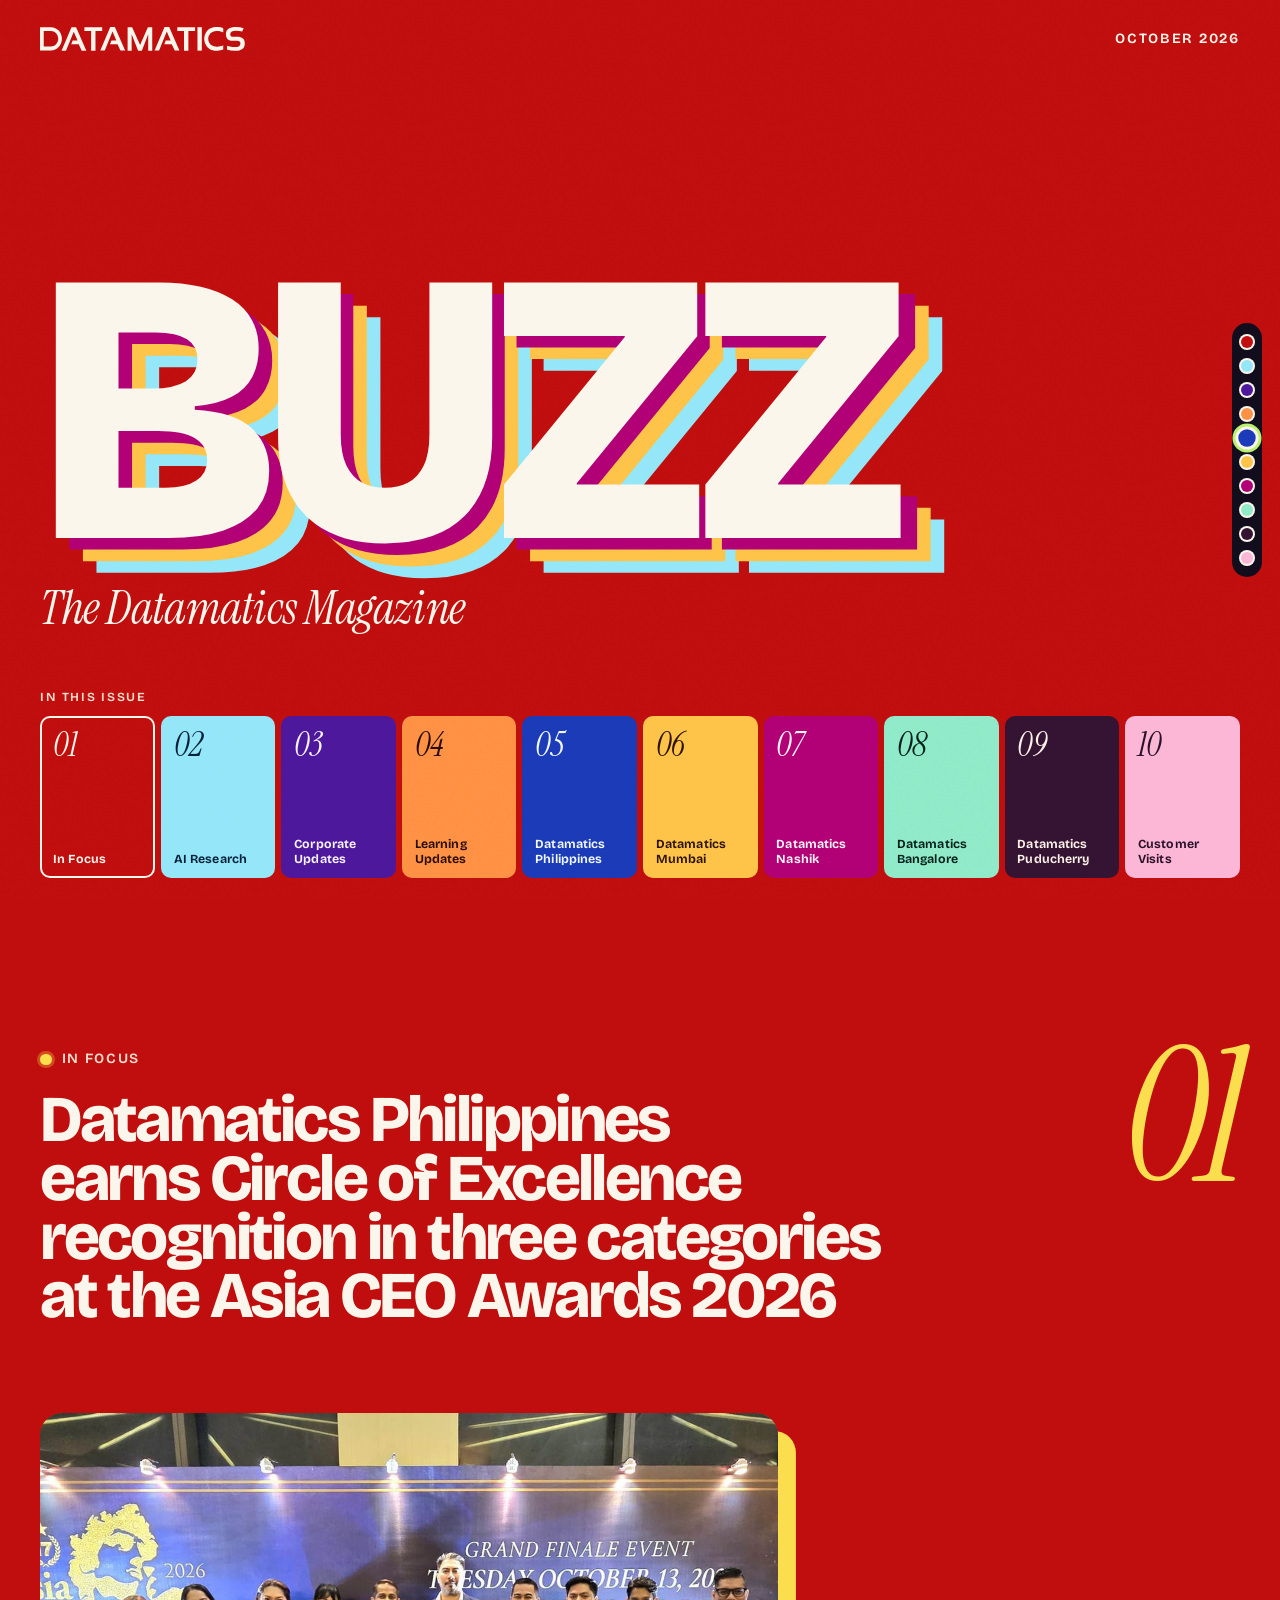
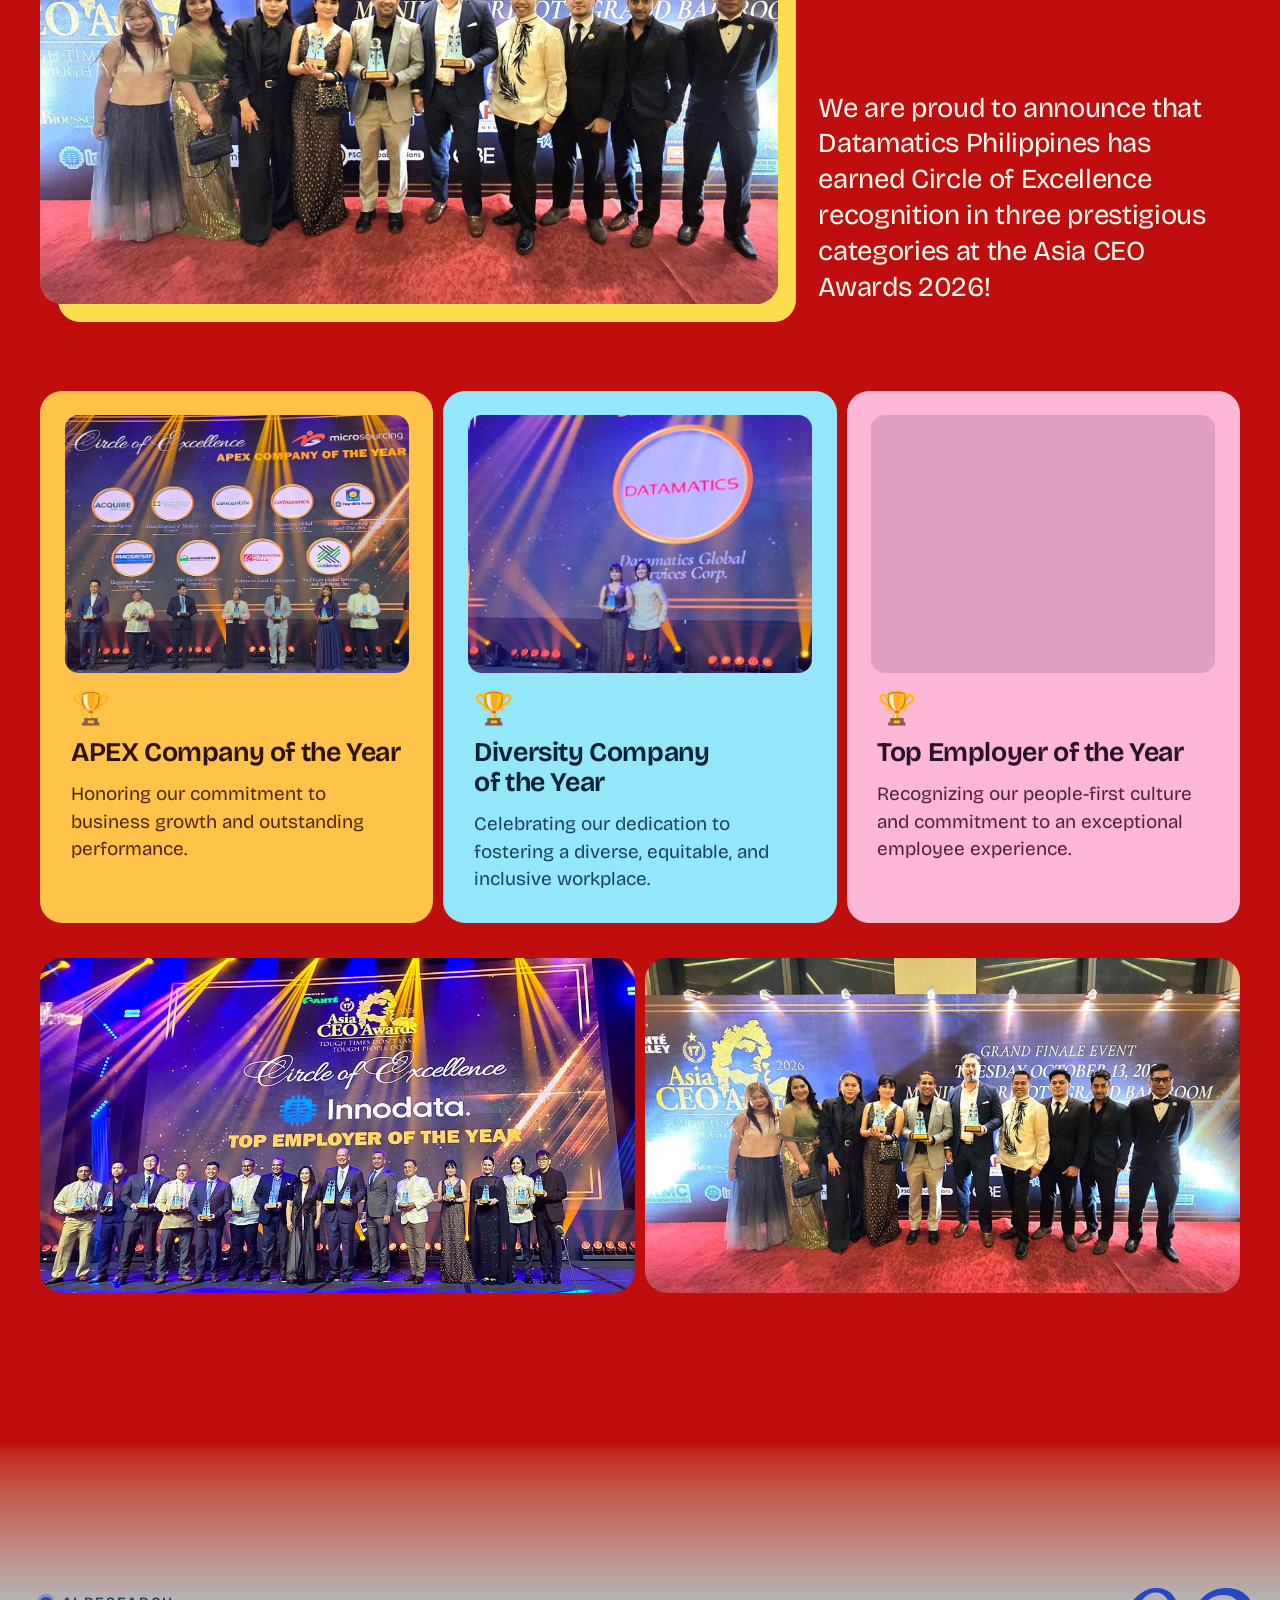
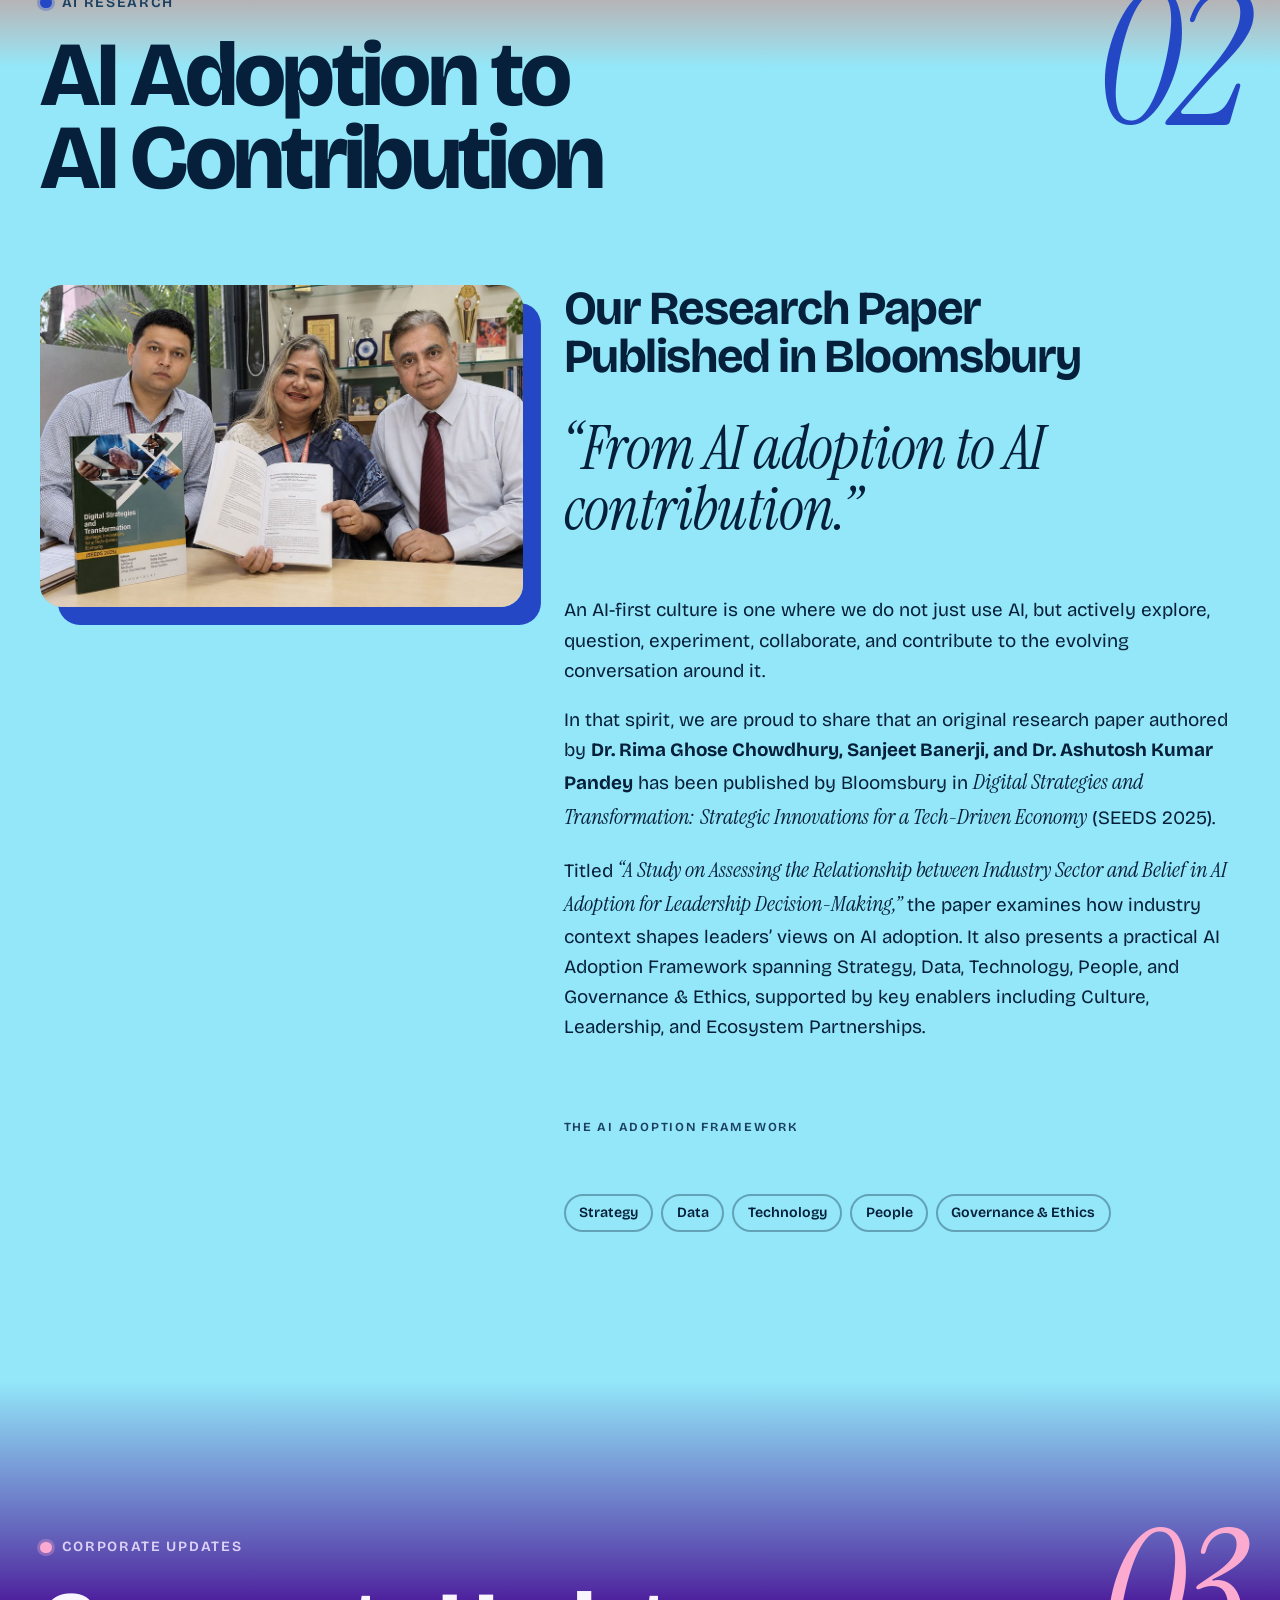
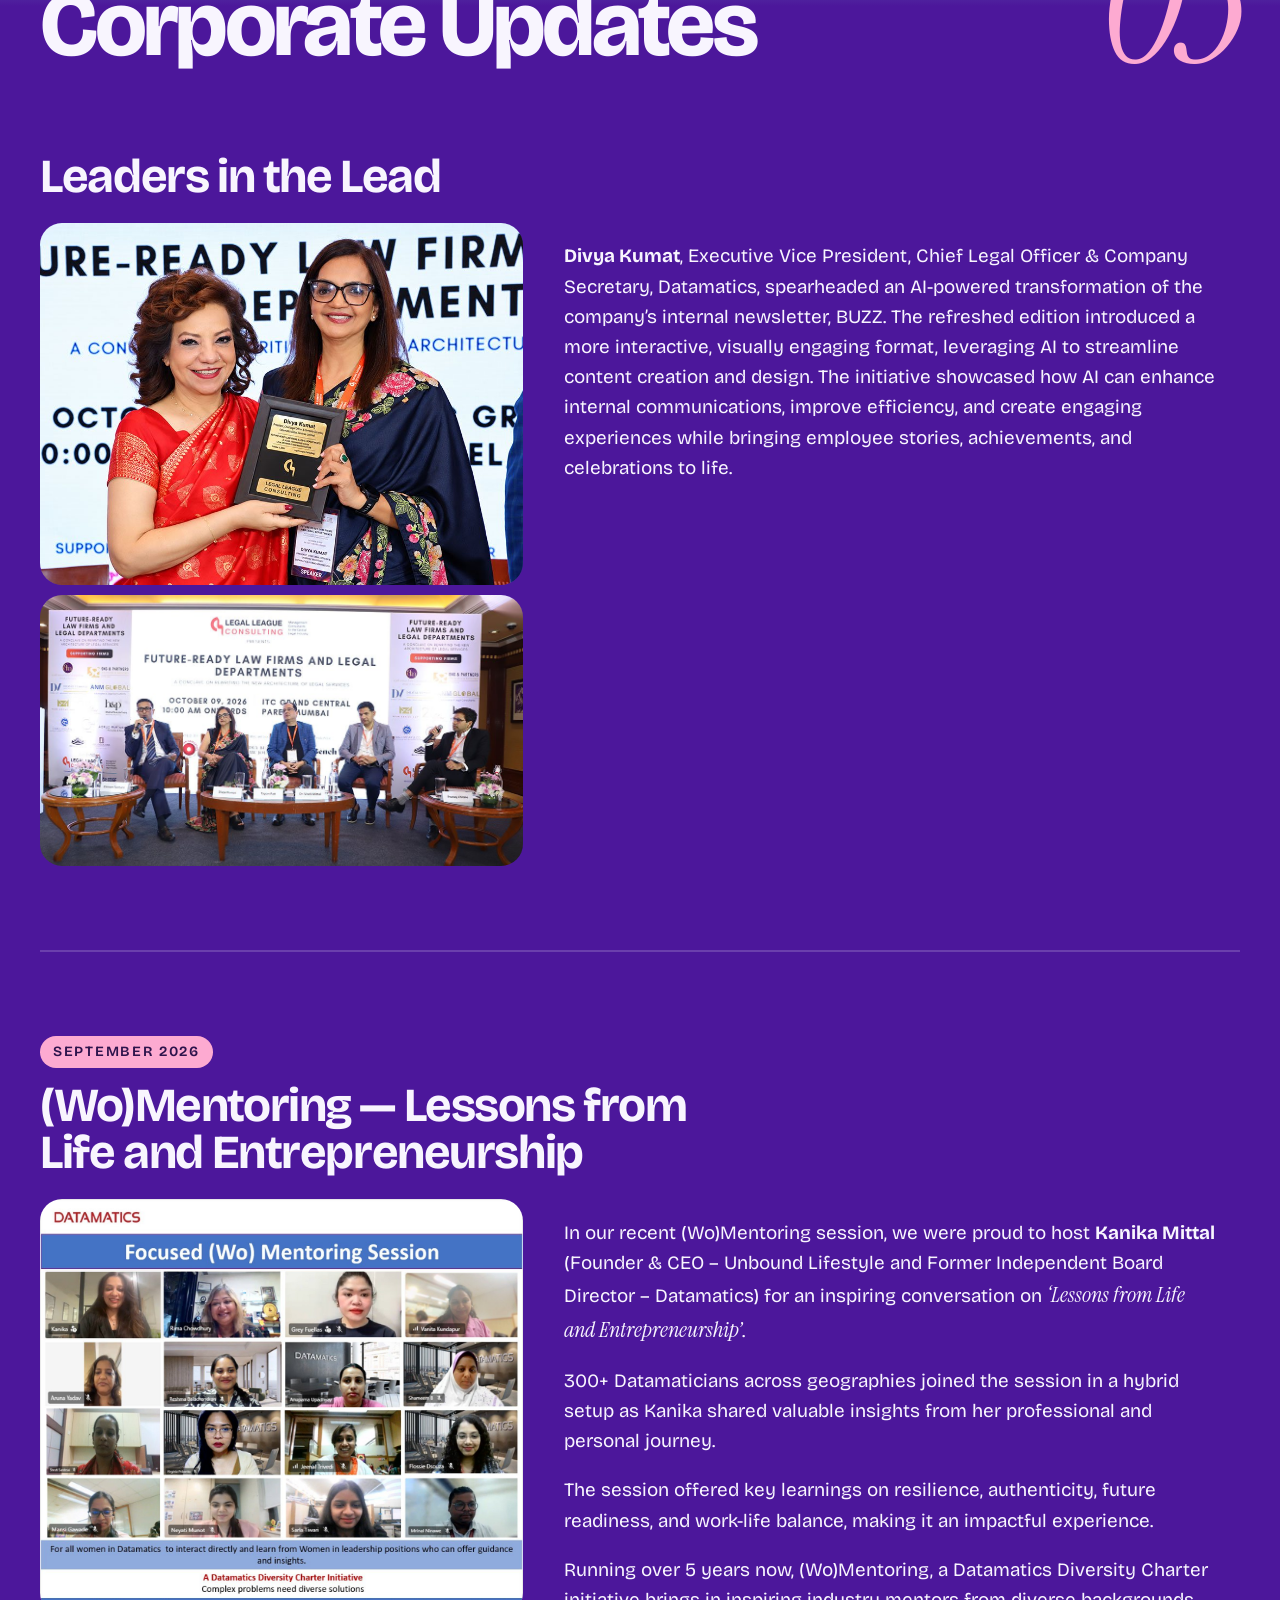
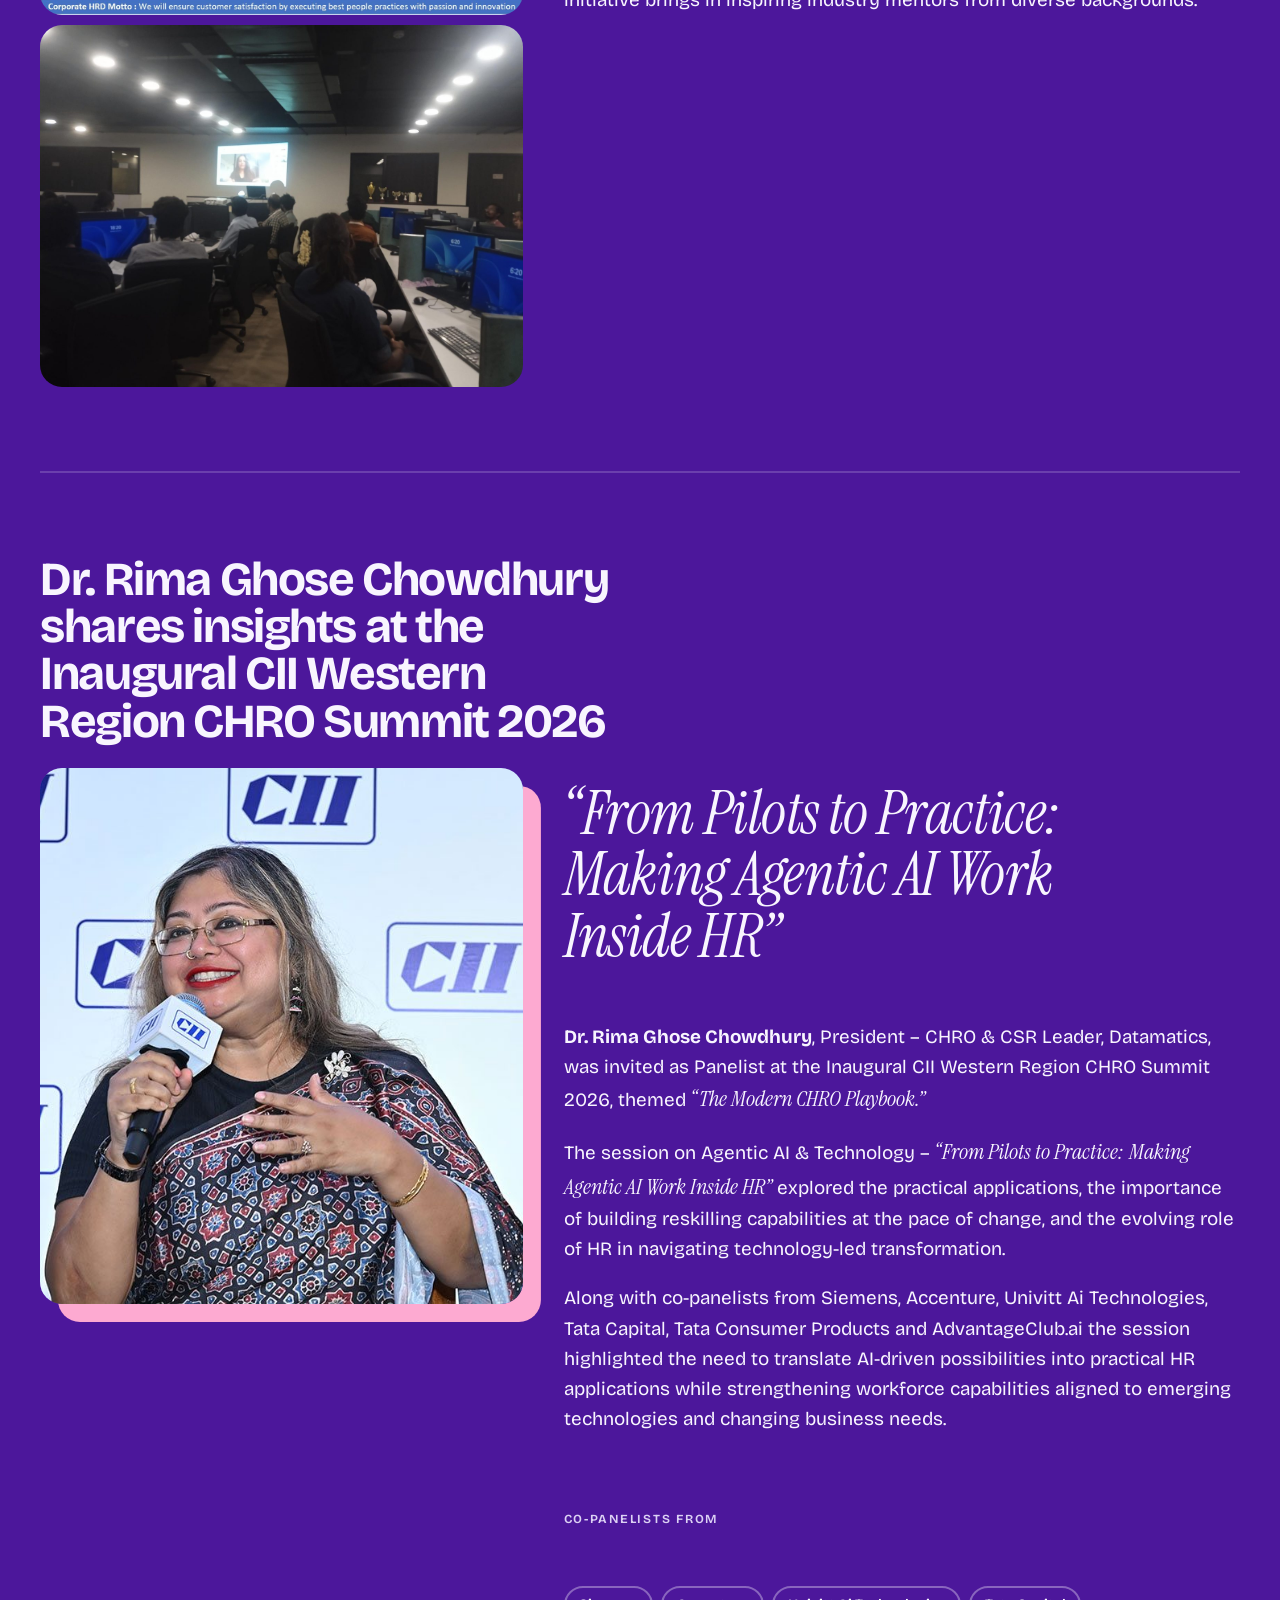
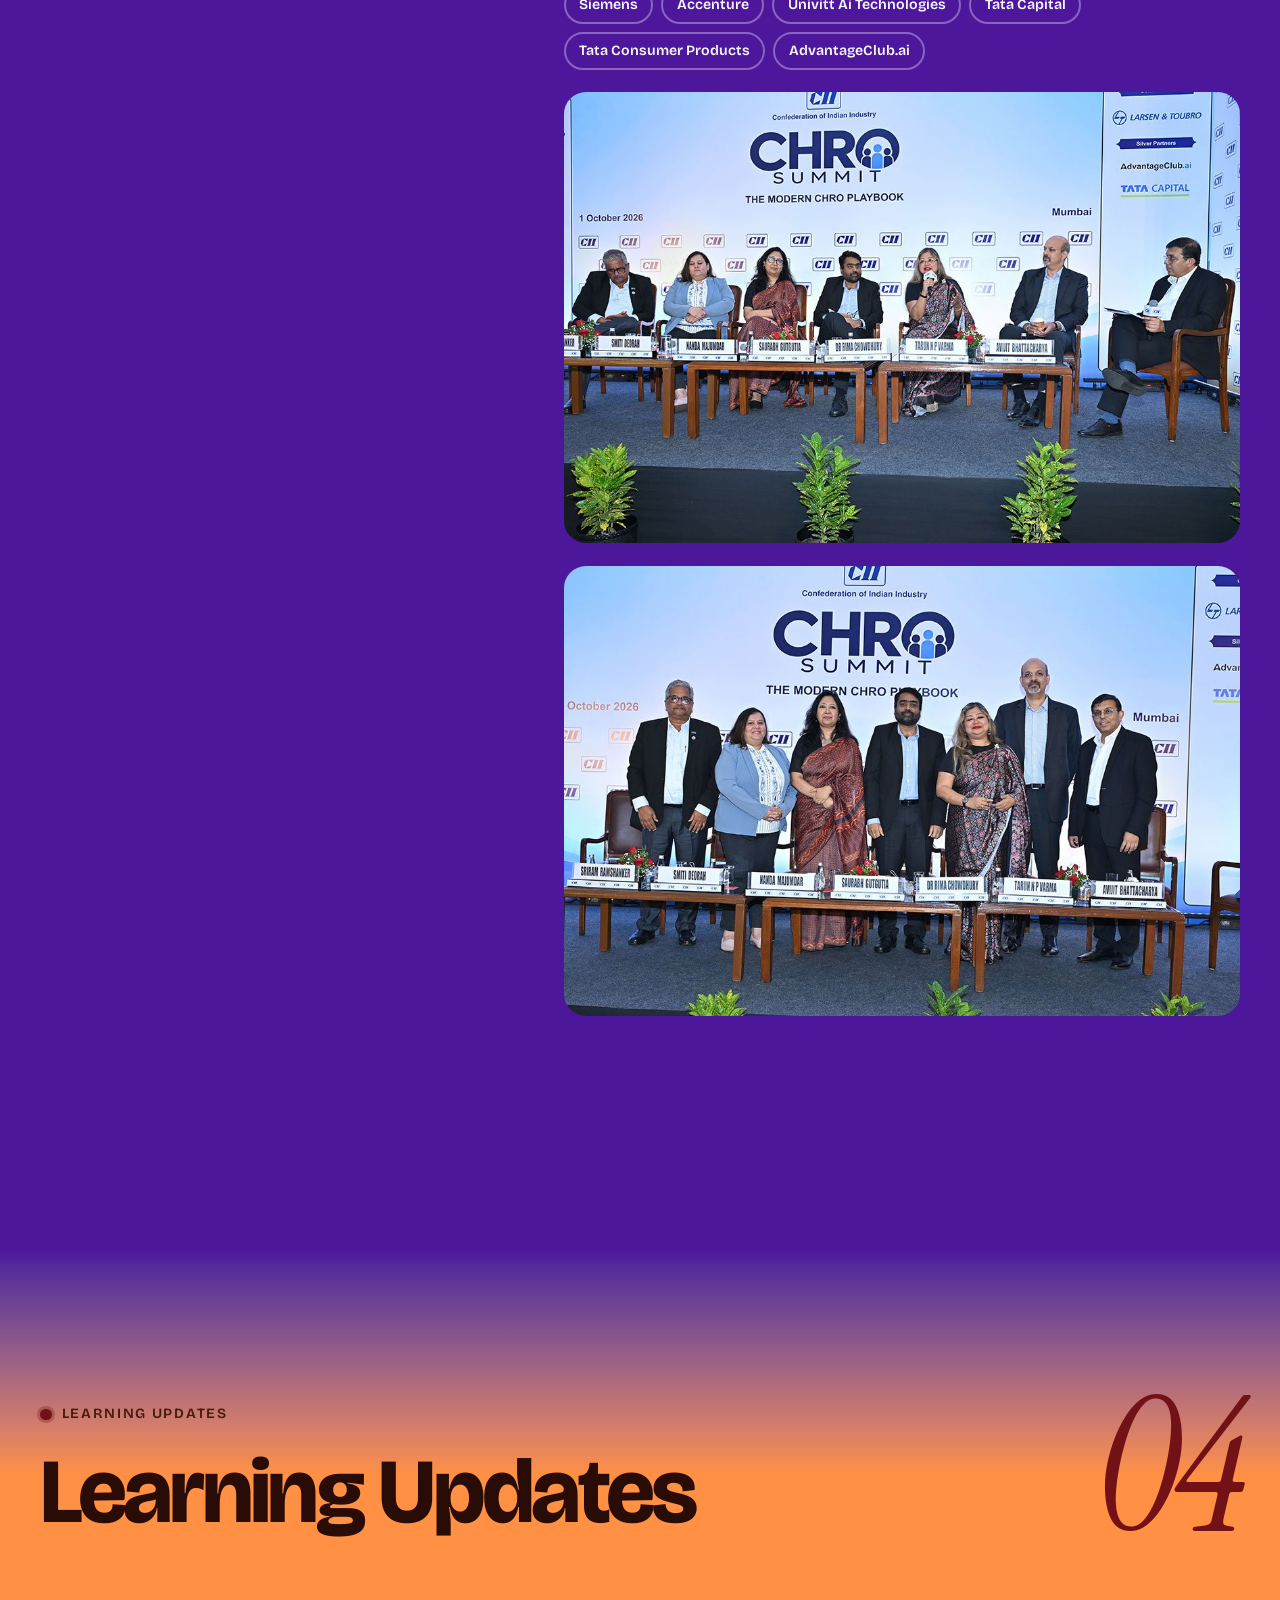
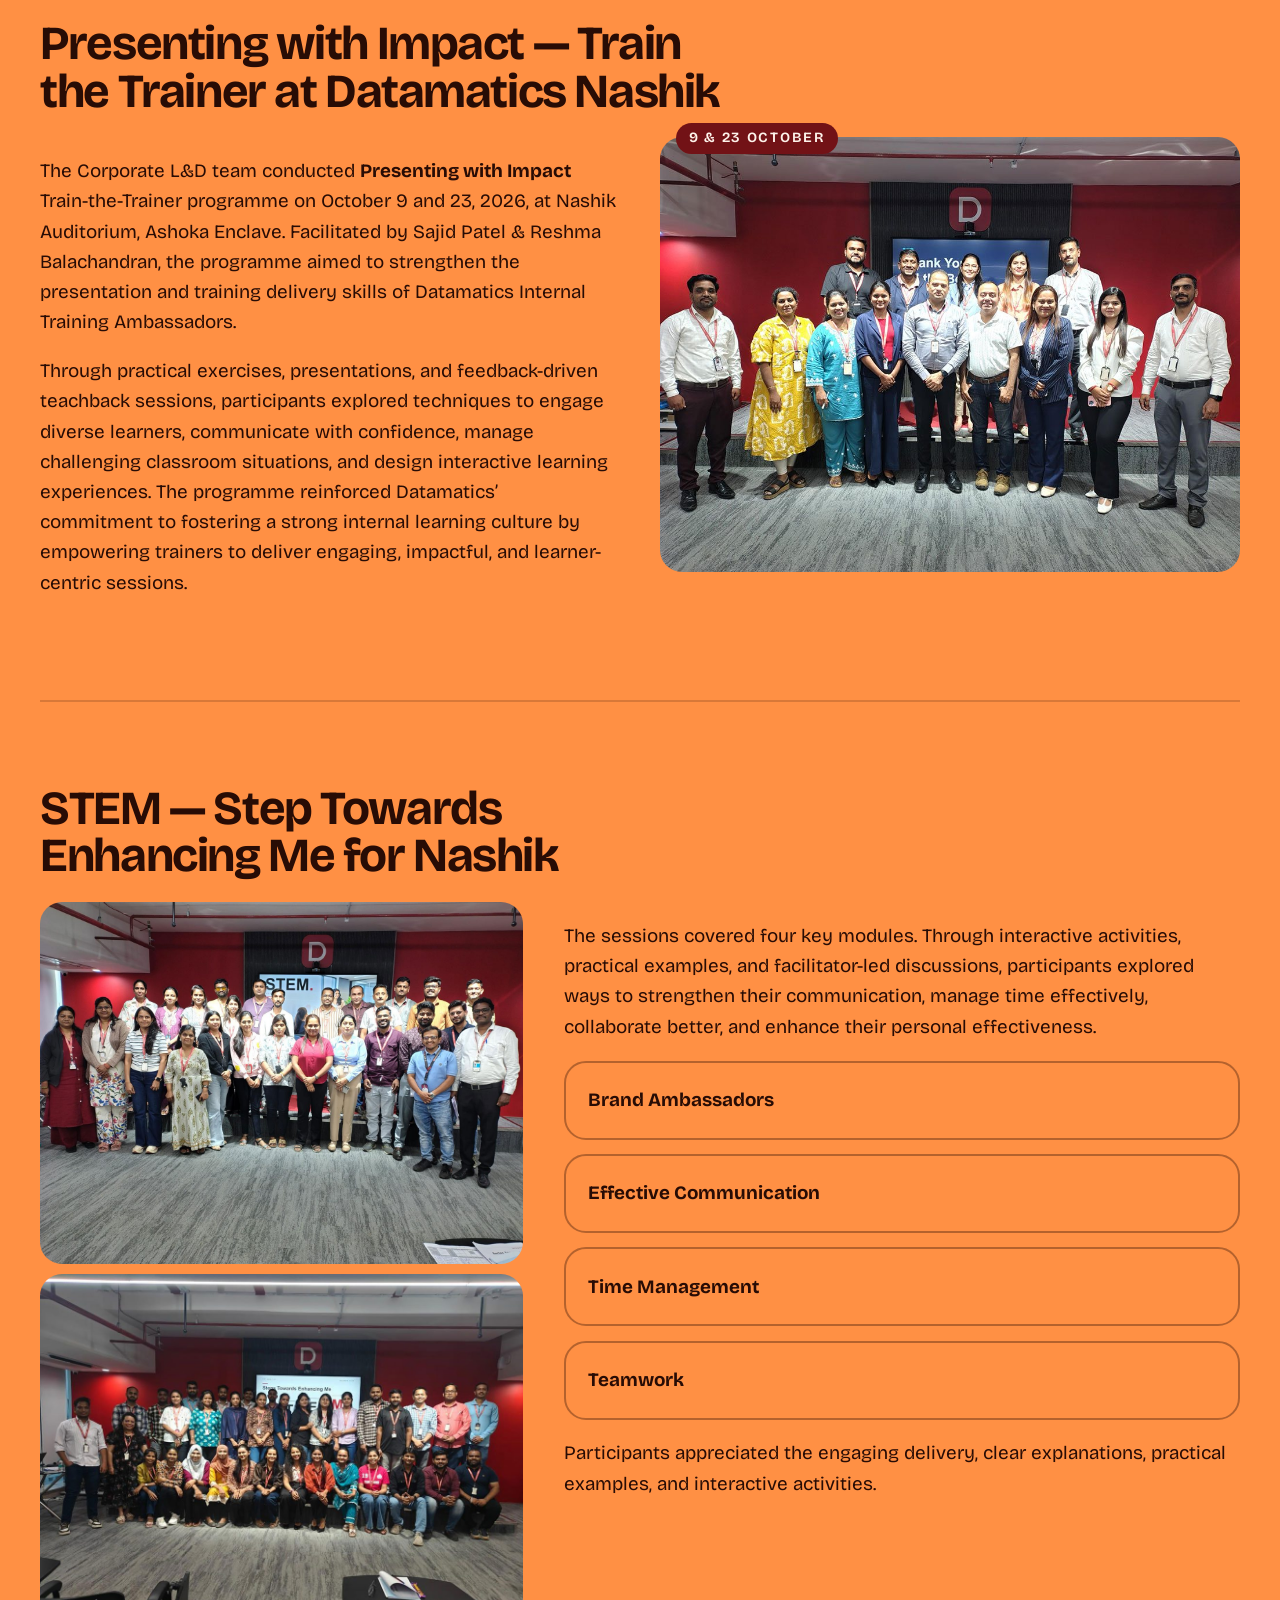
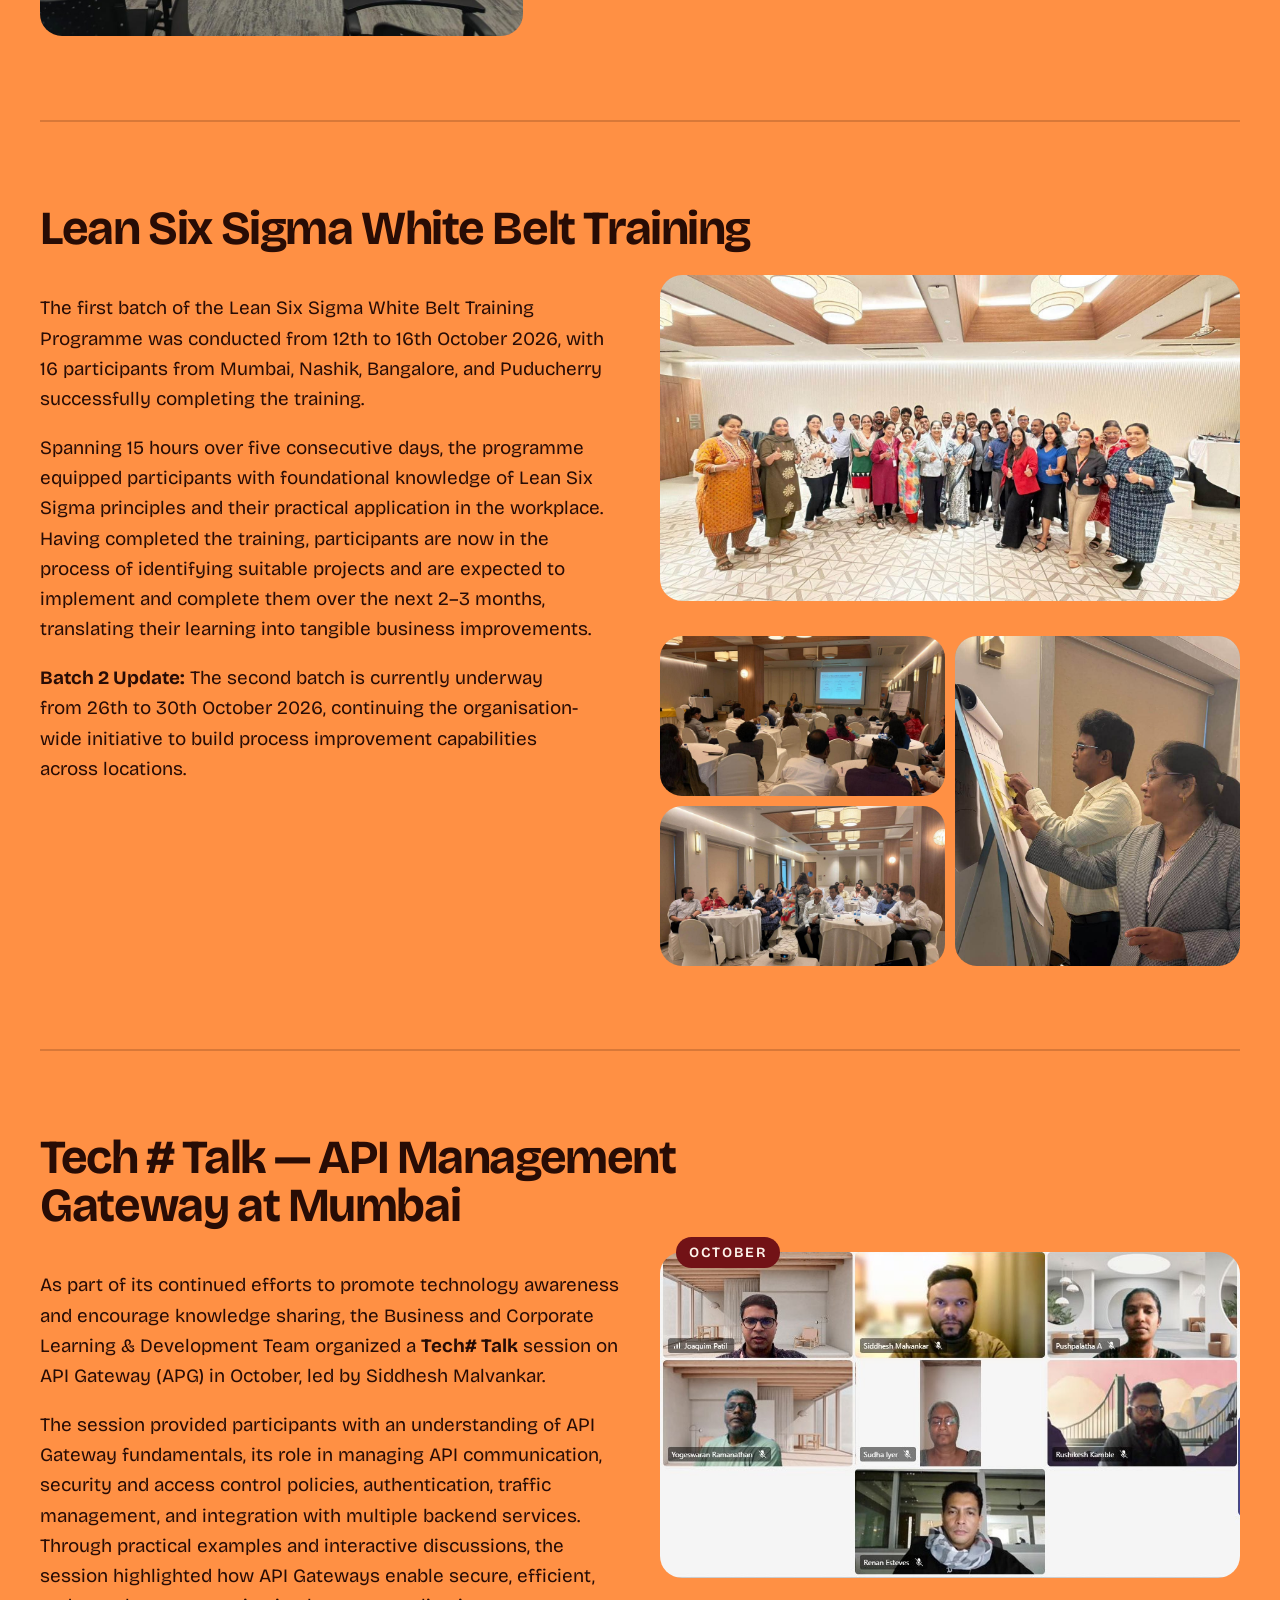
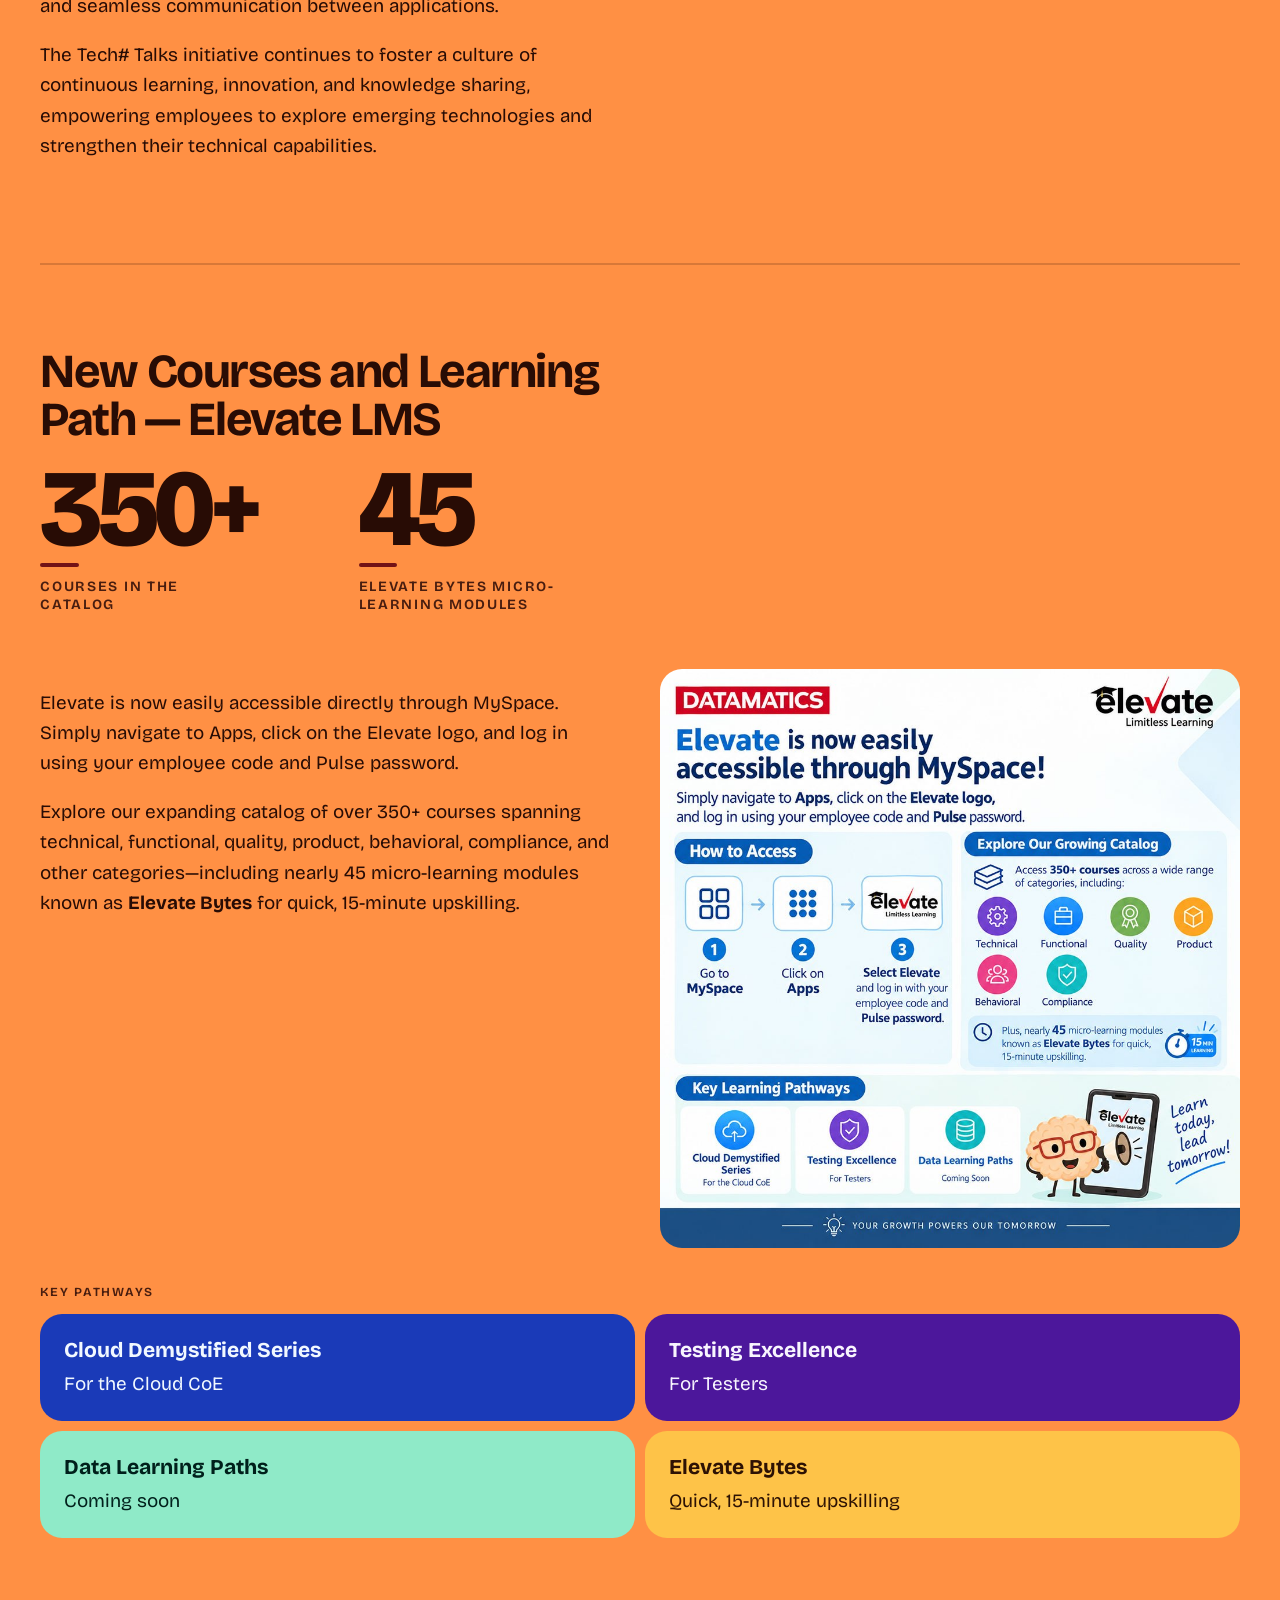
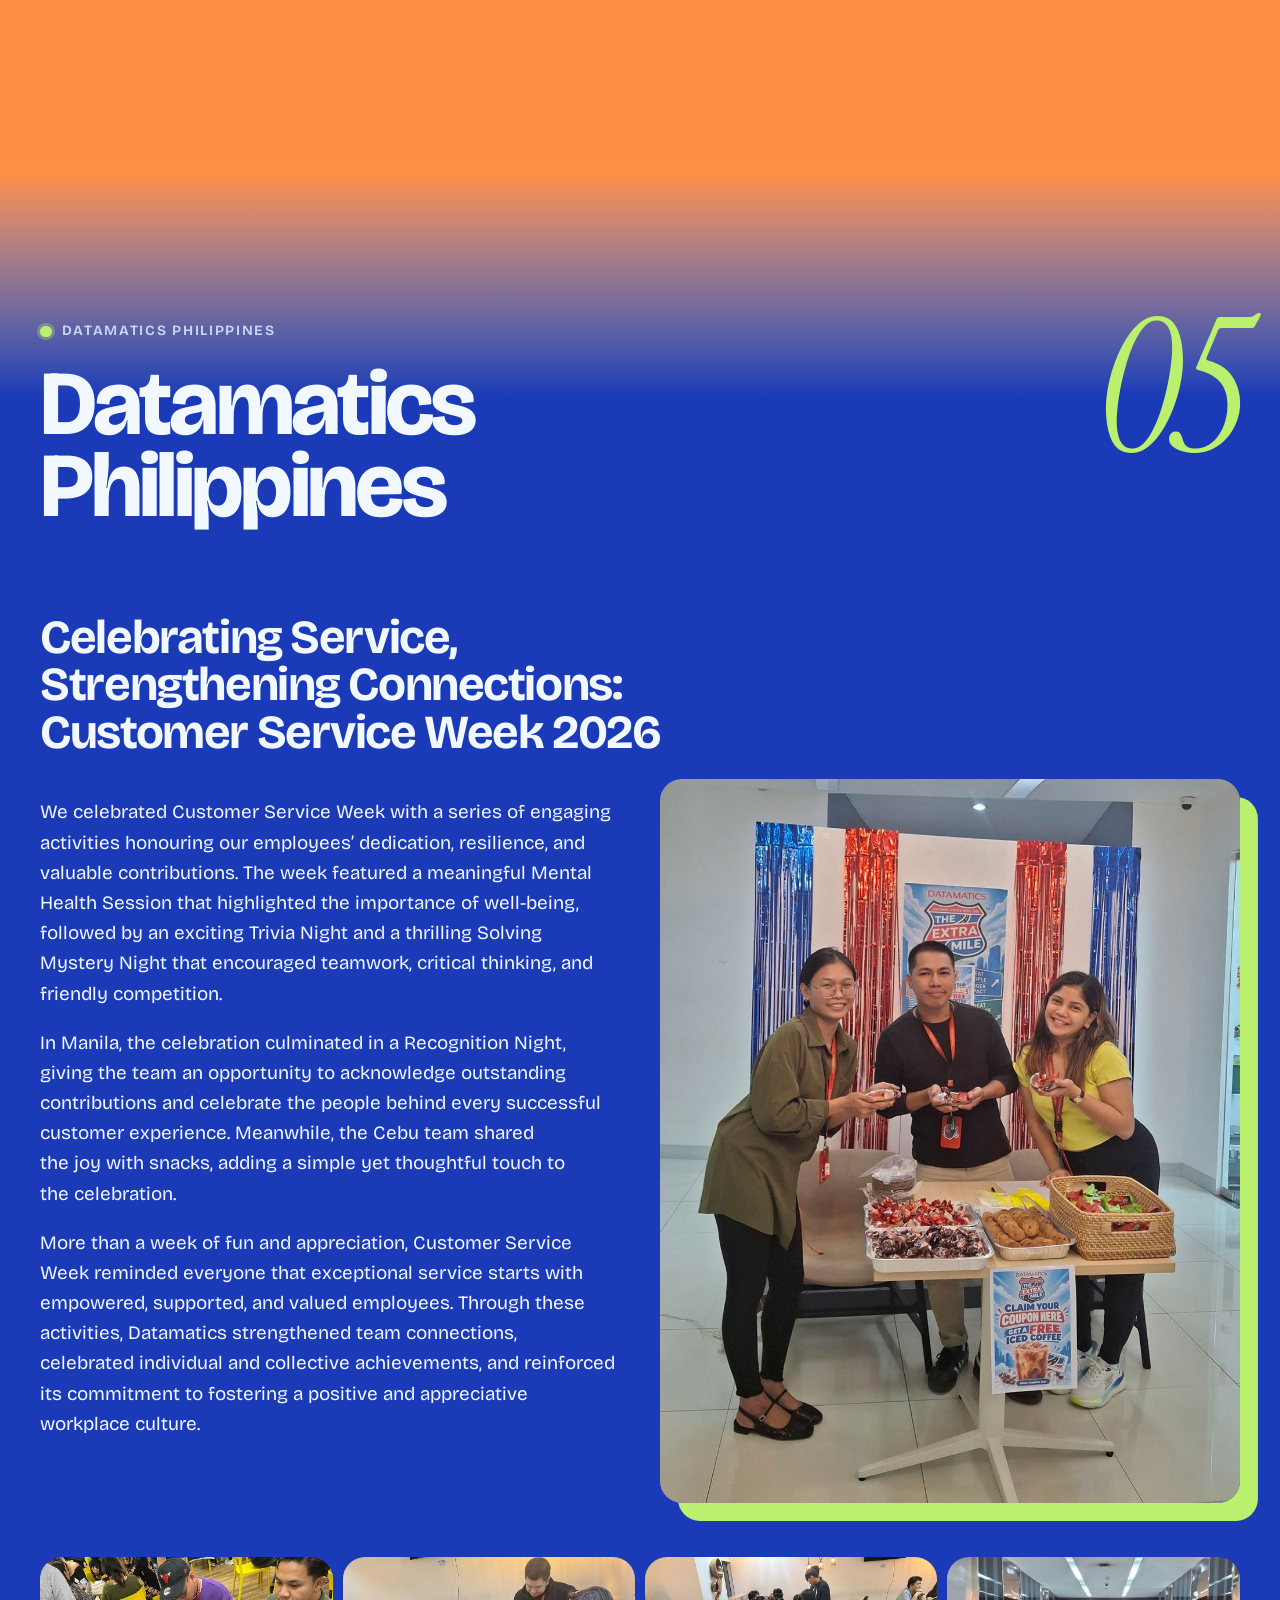
==== commit 6eefe290: "Shorten the Customer Visits heading on the main page Co-Authored-By: Claude Opus 5.5 <noreply@anthro" ====
--- a/index.html
+++ b/index.html
@@ -36,7 +36,7 @@
 <p class="learn-list-label t-micro">Key pathways</p><ul class="learn-tiles learn-tiles-paths"><li class="learn-tile" data-chroma="learning"><span class="learn-tile-name">Cloud Demystified Series</span>For the Cloud CoE</li><li class="learn-tile" data-chroma="analyst"><span class="learn-tile-name">Testing Excellence</span>For Testers</li><li class="learn-tile" data-chroma="thoughtcast"><span class="learn-tile-name">Data Learning Paths</span>Coming soon</li><li class="learn-tile" data-chroma="corporate"><span class="learn-tile-name">Elevate Bytes</span>Quick, 15-minute upskilling</li></ul></article></div></section><section id="philippines" aria-labelledby="philippines-title" data-chroma="learning" class="chapter " style="--prev-field:var(--f-leaders)"><div class="chapter-bleed" aria-hidden="true"></div><div class="page"><header class="chapter-head"><span class="chapter-numeral t-numeral" aria-hidden="true">05</span><p class="chapter-kicker t-meta"><span class="chapter-kicker-dot" aria-hidden="true"></span><span class="visually-hidden">Chapter 5 of 10: </span>Datamatics Philippines</p><h2 id="philippines-title" class="chapter-title t-h2">Datamatics Philippines</h2></header><article class="story reveal" aria-labelledby="ph-csw"><h3 id="ph-csw" class="t-h3 story-title">Celebrating Service, Strengthening Connections: Customer Service Week 2026</h3><div class="learn-tech"><div class="copy flow t-body"><p>We celebrated Customer Service Week with a series of engaging activities honouring our employees’ dedication, resilience, and valuable contributions. The week featured a meaningful Mental Health Session that highlighted the importance of well-being, followed by an exciting Trivia Night and a thrilling Solving Mystery Night that encouraged teamwork, critical thinking, and friendly competition.</p><p>In Manila, the celebration culminated in a Recognition Night, giving the team an opportunity to acknowledge outstanding contributions and celebrate the people behind every successful customer experience. Meanwhile, the Cebu team shared the joy with snacks, adding a simple yet thoughtful touch to the celebration.</p><p>More than a week of fun and appreciation, Customer Service Week reminded everyone that exceptional service starts with empowered, supported, and valued employees. Through these activities, Datamatics strengthened team connections, celebrated individual and collective achievements, and reinforced its commitment to fostering a positive and appreciative workplace culture.</p></div><figure class="photo photo-offset photo-tall"><div class="photo-frame"><img src="assets/img/philippines/csw-coupon-booth.jpg" width="1000" height="1262" alt="Three colleagues smile behind a snack table at The Extra Mile Customer Service Week booth, with a sign to claim a free iced coffee coupon." loading="lazy" decoding="async" style="object-position:50% 50%"></div></figure></div><div class="csw-grid"><figure class="photo "><div class="photo-frame"><img src="assets/img/philippines/csw-mystery-1.jpg" width="1000" height="750" alt="A team works through case files and clues at a table during Solving Mystery Night." loading="lazy" decoding="async" style="object-position:50% 50%"></div></figure><figure class="photo "><div class="photo-frame"><img src="assets/img/philippines/csw-mystery-2.jpg" width="1000" height="750" alt="Teammates study evidence sheets and a phone together during Solving Mystery Night." loading="lazy" decoding="async" style="object-position:50% 50%"></div></figure><figure class="photo "><div class="photo-frame"><img src="assets/img/philippines/csw-mystery-3.jpg" width="1000" height="750" alt="Teams seated at tables in the pantry examine printed clues during Solving Mystery Night." loading="lazy" decoding="async" style="object-position:50% 50%"></div></figure><figure class="photo "><div class="photo-frame"><img src="assets/img/philippines/csw-snacks-cebu.jpg" width="1000" height="563" alt="Colleagues line up for snacks at the office pantry during the Customer Service Week celebration." loading="lazy" decoding="async" style="object-position:50% 50%"></div></figure></div></article><article class="story reveal" aria-labelledby="ph-badminton"><h3 id="ph-badminton" class="t-h3 story-title">Smash, Rally, Connect: Cebu Badminton Tournament Day</h3><div class="learn-ms"><figure class="photo learn-ms-photo"><div class="photo-frame"><img src="assets/img/philippines/badminton-podium.jpg" width="1400" height="1050" alt="Champions and medal winners in Datamatics Badminton Tournament jerseys pose on the podium at Point21 Badminton, Cebu." loading="lazy" decoding="async" style="object-position:50% 50%"></div></figure><div class="copy flow t-body"><p>The Cebu Badminton Tournament Day brought Datamaticians together at Point21 Badminton Court in Cebu for a full day of exciting matches, friendly competition, and sportsmanship. Participants stepped away from work to showcase their skills, challenge themselves, and cheer on colleagues. Energetic rallies and hard-fought points fostered enthusiasm and camaraderie. Beyond the games, the event strengthened relationships, encouraged teamwork, and promoted an active, balanced lifestyle, leaving participants with lasting memories and a renewed sense of unity beyond the workplace.</p><p>By fostering connection and an active, balanced lifestyle, the event aligned with the Datamatics <strong>Wheel of wellbeing</strong>.</p></div></div><div class="photo-row3"><figure class="photo "><div class="photo-frame"><img src="assets/img/philippines/badminton-match.jpg" width="800" height="667" alt="Players in Datamatics jerseys compete in a doubles match on Court 4." loading="lazy" decoding="async" style="object-position:50% 50%"></div></figure><figure class="photo "><div class="photo-frame"><img src="assets/img/philippines/badminton-team-banner.jpg" width="1000" height="750" alt="Datamaticians gather behind the Datamatics Badminton Tournament banner, dated 4 October 2026, at Point21 Badminton Cebu." loading="lazy" decoding="async" style="object-position:50% 50%"></div></figure><figure class="photo "><div class="photo-frame"><img src="assets/img/philippines/badminton-winners-banner.jpg" width="1000" height="750" alt="Winners hold their champion trophies and medals behind the tournament banner." loading="lazy" decoding="async" style="object-position:50% 50%"></div></figure></div></article><article class="story reveal" aria-labelledby="ph-waves"><h3 id="ph-waves" class="t-h3 story-title">Beyond the Waves: Building Bonds, Creating Memories with IT Department Team Building Activity</h3><div class="corp-fellowship"><figure class="photo photo-offset corp-hero"><div class="photo-frame"><img src="assets/img/philippines/waves-group.jpg" width="551" height="444" alt="The Datamatics IT team poses together under a shade canopy by the sea in Batangas." loading="lazy" decoding="async" style="object-position:50% 75%"></div></figure><div class="copy flow t-body"><p>After months of planning with Dive Spot PH and House of Goodies, the Datamatics IT Team Building brought the team to Puerto De Ligpo, San Luis, Batangas, for two days of adventure, relaxation, and camaraderie. Thoughtfully arranged boat transfers, guided diving, meals, and accommodations ensured a smooth getaway.</p><p>Marine exploration, beachside relaxation, Trivia Night, and drawing and guessing games sparked laughter and friendly competition. Supported by seamless coordination, dedicated partners, and enthusiastic participation, the event strengthened connections between leadership and technical teams and created lasting memories.</p></div></div><div class="photo-row5"><figure class="photo "><div class="photo-frame"><img src="assets/img/philippines/waves-games.jpg" width="391" height="285" alt="Team members gather around for games and laughter indoors." loading="lazy" decoding="async" style="object-position:50% 50%"></div></figure><figure class="photo "><div class="photo-frame"><img src="assets/img/philippines/waves-trivia.jpg" width="431" height="315" alt="The Trivia Night title slide projected on a wall." loading="lazy" decoding="async" style="object-position:50% 50%"></div></figure><figure class="photo "><div class="photo-frame"><img src="assets/img/philippines/waves-dive.jpg" width="247" height="371" alt="A diver glides over the reef during guided diving." loading="lazy" decoding="async" style="object-position:50% 50%"></div></figure><figure class="photo "><div class="photo-frame"><img src="assets/img/philippines/waves-boat.jpg" width="573" height="309" alt="The team rides a covered boat on the boat transfer." loading="lazy" decoding="async" style="object-position:50% 50%"></div></figure><figure class="photo "><div class="photo-frame"><img src="assets/img/philippines/waves-meal.jpg" width="424" height="310" alt="The team shares a meal together at a long table." loading="lazy" decoding="async" style="object-position:50% 50%"></div></figure></div></article></div></section><section id="mumbai" aria-labelledby="mumbai-title" data-chroma="corporate" class="chapter " style="--prev-field:var(--f-learning)"><div class="chapter-bleed" aria-hidden="true"></div><div class="page"><header class="chapter-head"><span class="chapter-numeral t-numeral" aria-hidden="true">06</span><p class="chapter-kicker t-meta"><span class="chapter-kicker-dot" aria-hidden="true"></span><span class="visually-hidden">Chapter 6 of 10: </span>Datamatics Mumbai</p><h2 id="mumbai-title" class="chapter-title t-h2">Navratri Celebration in Mumbai</h2></header><div class="corp-fellowship reveal"><figure class="photo photo-offset corp-hero"><div class="photo-frame"><img src="assets/img/mumbai/navratri-group.jpg" width="1000" height="667" alt="Datamaticians in festive traditional outfits gather for a group photo at the Navratri Garba Utsav in Mumbai." loading="lazy" decoding="async" style="object-position:50% 50%"></div></figure><p class="focus-lede t-lede">The Navratri Garba Utsav at Datamatics celebrated our rich cultural heritage, festive traditions, and spirit of togetherness in Mumbai.</p></div><div class="photo-row4 reveal"><figure class="photo "><div class="photo-frame"><img src="assets/img/mumbai/navratri-lamp.jpg" width="1000" height="667" alt="A traditional brass lamp is lit beside a flower rangoli to open the celebration." loading="lazy" decoding="async" style="object-position:50% 50%"></div></figure><figure class="photo "><div class="photo-frame"><img src="assets/img/mumbai/navratri-leadership.jpg" width="1000" height="667" alt="Leaders and colleagues pose together around a round table in a boardroom during the celebrations." loading="lazy" decoding="async" style="object-position:50% 50%"></div></figure><figure class="photo "><div class="photo-frame"><img src="assets/img/mumbai/navratri-friends.jpg" width="1000" height="667" alt="Colleagues in festive attire pose together on the lawn." loading="lazy" decoding="async" style="object-position:50% 50%"></div></figure><figure class="photo "><div class="photo-frame"><img src="assets/img/mumbai/navratri-winners.jpg" width="1000" height="667" alt="A group in colourful chaniya cholis and kurtas holds up a trophy." loading="lazy" decoding="async" style="object-position:50% 50%"></div></figure></div></div></section><section id="nashik" aria-labelledby="nashik-title" data-chroma="philippines" class="chapter " style="--prev-field:var(--f-corporate)"><div class="chapter-bleed" aria-hidden="true"></div><div class="page"><header class="chapter-head"><span class="chapter-numeral t-numeral" aria-hidden="true">07</span><p class="chapter-kicker t-meta"><span class="chapter-kicker-dot" aria-hidden="true"></span><span class="visually-hidden">Chapter 7 of 10: </span>Datamatics Nashik</p><h2 id="nashik-title" class="chapter-title t-h2">Garba Night</h2></header><div class="reveal"><figure class="photo photo-offset photo-wide"><div class="photo-frame"><img src="assets/img/nashik/garba-dance.jpg" width="1000" height="665" alt="Dancers in red and black chaniya cholis perform garba as colleagues watch at Garba Night in Nashik." loading="lazy" decoding="async" style="object-position:50% 50%"></div></figure></div><div class="photo-row4 reveal"><figure class="photo "><div class="photo-frame"><img src="assets/img/nashik/garba-chaniya-group.jpg" width="1000" height="665" alt="Dancers in matching red and black chaniya cholis pose together." loading="lazy" decoding="async" style="object-position:50% 50%"></div></figure><figure class="photo "><div class="photo-frame"><img src="assets/img/nashik/garba-circle.jpg" width="1000" height="665" alt="Dancers in colourful chaniya cholis move in a circle under fairy lights." loading="lazy" decoding="async" style="object-position:50% 50%"></div></figure><figure class="photo "><div class="photo-frame"><img src="assets/img/nashik/garba-cheer.jpg" width="1000" height="665" alt="Colleagues cheer with their hands in the air on the dance floor." loading="lazy" decoding="async" style="object-position:50% 50%"></div></figure><figure class="photo "><div class="photo-frame"><img src="assets/img/nashik/garba-friends.jpg" width="1000" height="665" alt="Friends in festive outfits pose together on the dance floor." loading="lazy" decoding="async" style="object-position:50% 50%"></div></figure><figure class="photo "><div class="photo-frame"><img src="assets/img/nashik/garba-kurta-group.jpg" width="1000" height="665" alt="Colleagues in bright kurtas strike playful poses." loading="lazy" decoding="async" style="object-position:50% 50%"></div></figure><figure class="photo "><div class="photo-frame"><img src="assets/img/nashik/garba-stage-group.jpg" width="1000" height="665" alt="Winners and organisers gather on stage in front of the Datamatics Navratri backdrop." loading="lazy" decoding="async" style="object-position:50% 50%"></div></figure><figure class="photo "><div class="photo-frame"><img src="assets/img/nashik/garba-prize-1.jpg" width="1000" height="665" alt="A winner receives a prize envelope in front of the Datamatics Navratri Garba Night backdrop." loading="lazy" decoding="async" style="object-position:50% 50%"></div></figure><figure class="photo "><div class="photo-frame"><img src="assets/img/nashik/garba-prize-2.jpg" width="1000" height="665" alt="A winner in a printed kurta receives a prize envelope on stage." loading="lazy" decoding="async" style="object-position:50% 50%"></div></figure></div><div class="collage reveal"><figure class="photo photo-natural"><div class="photo-frame"><img src="assets/img/nashik/nine-colours-collage.jpg" width="1000" height="707" alt="A collage of teams dressed in the Navratri colour of the day, in festive borders." loading="lazy" decoding="async" style="object-position:50% 50%"></div></figure></div></div></section><section id="bangalore" aria-labelledby="bangalore-title" data-chroma="thoughtcast" class="chapter " style="--prev-field:var(--f-philippines)"><div class="chapter-bleed" aria-hidden="true"></div><div class="page"><header class="chapter-head"><span class="chapter-numeral t-numeral" aria-hidden="true">08</span><p class="chapter-kicker t-meta"><span class="chapter-kicker-dot" aria-hidden="true"></span><span class="visually-hidden">Chapter 8 of 10: </span>Datamatics Bangalore</p><h2 id="bangalore-title" class="chapter-title t-h2">Dasara &amp; Deepavali Celebrations</h2></header><div class="corp-fellowship reveal"><figure class="photo photo-offset corp-hero"><div class="photo-frame"><img src="assets/img/bangalore/dasara-group.jpg" width="1000" height="462" alt="The Bangalore team in vibrant traditional outfits gathers for a group photo in front of a festive backdrop." loading="lazy" decoding="async" style="object-position:50% 50%"></div></figure><p class="focus-lede t-lede">Bangalore team brightened up the office by dressing in 9 vibrant colours, bringing together diversity, unity, and festive cheer and enjoyed the festivities with dandiya event.</p></div><div class="photo-row4 reveal"><figure class="photo "><div class="photo-frame"><img src="assets/img/bangalore/dandiya.jpg" width="1000" height="462" alt="Colleagues play dandiya with sticks in the cafeteria." loading="lazy" decoding="async" style="object-position:50% 50%"></div></figure><figure class="photo "><div class="photo-frame"><img src="assets/img/bangalore/festive-friends.jpg" width="1000" height="462" alt="Colleagues in colourful sarees and kurtas pose in front of marigold decorations." loading="lazy" decoding="async" style="object-position:50% 50%"></div></figure><figure class="photo "><div class="photo-frame"><img src="assets/img/bangalore/celebration-audience.jpg" width="1000" height="462" alt="Datamaticians seated together during the celebrations." loading="lazy" decoding="async" style="object-position:50% 50%"></div></figure><figure class="photo "><div class="photo-frame"><img src="assets/img/bangalore/festive-lunch.jpg" width="1000" height="1000" alt="A festive lunch plate with puri, chole, rice and papad." loading="lazy" decoding="async" style="object-position:50% 50%"></div></figure><figure class="photo "><div class="photo-frame"><img src="assets/img/bangalore/golu-display-1.jpg" width="1000" height="1000" alt="A tiered Dasara golu display of traditional dolls with marigold garlands." loading="lazy" decoding="async" style="object-position:50% 50%"></div></figure><figure class="photo "><div class="photo-frame"><img src="assets/img/bangalore/golu-display-2.jpg" width="1000" height="1000" alt="A themed doll display with marionettes and a Rajasthani fort." loading="lazy" decoding="async" style="object-position:50% 50%"></div></figure><figure class="photo "><div class="photo-frame"><img src="assets/img/bangalore/golu-display-3.jpg" width="1000" height="1000" alt="A golu display of dolls in front of a Mysuru Dasara poster." loading="lazy" decoding="async" style="object-position:50% 50%"></div></figure><figure class="photo "><div class="photo-frame"><img src="assets/img/bangalore/festive-team.jpg" width="1000" height="1329" alt="Team members in festive attire pose together beside the decorations." loading="lazy" decoding="async" style="object-position:50% 50%"></div></figure></div></div></section><section id="puducherry" aria-labelledby="puducherry-title" data-chroma="mustread" class="chapter " style="--prev-field:var(--f-thoughtcast)"><div class="chapter-bleed" aria-hidden="true"></div><div class="page"><header class="chapter-head"><span class="chapter-numeral t-numeral" aria-hidden="true">09</span><p class="chapter-kicker t-meta"><span class="chapter-kicker-dot" aria-hidden="true"></span><span class="visually-hidden">Chapter 9 of 10: </span>Datamatics Puducherry</p><h2 id="puducherry-title" class="chapter-title t-h2">Datamatics Puducherry</h2></header><ul class="mr-list">
 <li class="mr-row reveal"><figure class="photo mr-thumb"><div class="photo-frame"><img src="assets/img/puducherry/bonding-green.jpg" width="1400" height="1050" alt="The Puducherry team, dressed in shades of green, gathers on the office entrance steps." loading="lazy" decoding="async" style="object-position:50% 50%"></div></figure><div class="mr-body"><p class="mr-kind t-micro">Puducherry</p><h3 class="mr-title t-h3">Bonding Times</h3></div><div class="photo-row4 mr-span"><figure class="photo "><div class="photo-frame"><img src="assets/img/puducherry/bonding-yellow.jpg" width="1000" height="750" alt="The Puducherry team in yellow outfits on the office entrance steps." loading="lazy" decoding="async" style="object-position:50% 50%"></div></figure><figure class="photo "><div class="photo-frame"><img src="assets/img/puducherry/bonding-red.jpg" width="1000" height="750" alt="The Puducherry team in red outfits on the office entrance steps." loading="lazy" decoding="async" style="object-position:50% 50%"></div></figure><figure class="photo "><div class="photo-frame"><img src="assets/img/puducherry/bonding-white.jpg" width="1000" height="750" alt="The Puducherry team in white outfits on the office entrance steps." loading="lazy" decoding="async" style="object-position:50% 50%"></div></figure><figure class="photo "><div class="photo-frame"><img src="assets/img/puducherry/bonding-blue.jpg" width="1000" height="750" alt="The Puducherry team in blue outfits on the office entrance steps." loading="lazy" decoding="async" style="object-position:50% 50%"></div></figure></div></li>
 <li class="mr-row reveal"><figure class="photo mr-thumb"><div class="photo-frame"><img src="assets/img/puducherry/helmet-rally-office.jpg" width="1000" height="750" alt="Datamaticians wearing helmets line up on their two-wheelers outside the Datamatics Puducherry office, holding a Datamatics Puducherry sign." loading="lazy" decoding="async" style="object-position:50% 50%"></div></figure><div class="mr-body"><p class="mr-kind t-micro">Puducherry</p><h3 class="mr-title t-h3">Helmet Rally</h3></div><div class="mr-span"><figure class="photo photo-natural"><div class="photo-frame"><img src="assets/img/puducherry/helmet-rally-street.jpg" width="1000" height="452" alt="Datamaticians and traffic police officers, some in helmets, gather on the street with the Datamatics Puducherry sign during the helmet awareness rally." loading="lazy" decoding="async" style="object-position:50% 50%"></div></figure></div></li>
-</ul></div></section><section id="visits" aria-labelledby="visits-title" data-chroma="quiz" class="chapter " style="--prev-field:var(--f-mustread)"><div class="chapter-bleed" aria-hidden="true"></div><div class="page"><header class="chapter-head"><span class="chapter-numeral t-numeral" aria-hidden="true">10</span><p class="chapter-kicker t-meta"><span class="chapter-kicker-dot" aria-hidden="true"></span><span class="visually-hidden">Chapter 10 of 10: </span>Customer Visits</p><h2 id="visits-title" class="chapter-title t-h2">Customer Visits</h2></header><div class="corp-fellowship reveal"><figure class="photo photo-offset corp-hero"><div class="photo-frame"><img src="assets/img/visits/bbc-awards-wall.jpg" width="1000" height="750" alt="Gary Bateman with Datamatics colleagues in front of the awards wall at the Mumbai office." loading="lazy" decoding="async" style="object-position:50% 50%"></div></figure><div><p class="mr-kind t-micro" style="display:inline-block">Mumbai Office</p><h3 class="t-h3 story-title" style="margin-top:var(--s-2)">Gary Bateman, from BBC visited Datamatics Mumbai Office</h3><figure class="photo photo-wide"><div class="photo-frame"><img src="assets/img/visits/bbc-team.jpg" width="1000" height="750" alt="Gary Bateman with four Datamatics colleagues." loading="lazy" decoding="async" style="object-position:50% 50%"></div></figure></div></div><div class="photo-row3 visit-portraits reveal"><figure class="photo "><div class="photo-frame"><img src="assets/img/visits/bbc-aarti-welcome.jpg" width="1000" height="1387" alt="Gary Bateman receives a traditional aarti welcome in the lobby of the Datamatics Mumbai office." loading="lazy" decoding="async" style="object-position:50% 30%"></div></figure><figure class="photo "><div class="photo-frame"><img src="assets/img/visits/bbc-welcome-screen.jpg" width="986" height="1400" alt="Gary Bateman, holding a bouquet, stands beside a screen reading A Warm Welcome Gary Bateman." loading="lazy" decoding="async" style="object-position:50% 30%"></div></figure><figure class="photo "><div class="photo-frame"><img src="assets/img/visits/bbc-handshake.jpg" width="897" height="1400" alt="Gary Bateman, holding a bouquet, shakes hands with his host in the office lobby." loading="lazy" decoding="async" style="object-position:50% 30%"></div></figure></div></div></section>
+</ul></div></section><section id="visits" aria-labelledby="visits-title" data-chroma="quiz" class="chapter " style="--prev-field:var(--f-mustread)"><div class="chapter-bleed" aria-hidden="true"></div><div class="page"><header class="chapter-head"><span class="chapter-numeral t-numeral" aria-hidden="true">10</span><p class="chapter-kicker t-meta"><span class="chapter-kicker-dot" aria-hidden="true"></span><span class="visually-hidden">Chapter 10 of 10: </span>Customer Visits</p><h2 id="visits-title" class="chapter-title t-h2">Customer Visits</h2></header><div class="corp-fellowship reveal"><figure class="photo photo-offset corp-hero"><div class="photo-frame"><img src="assets/img/visits/bbc-awards-wall.jpg" width="1000" height="750" alt="Gary Bateman with Datamatics colleagues in front of the awards wall at the Mumbai office." loading="lazy" decoding="async" style="object-position:50% 50%"></div></figure><div><p class="mr-kind t-micro" style="display:inline-block">Mumbai Office</p><h3 class="t-h3 story-title" style="margin-top:var(--s-2)">BBC visited Datamatics Mumbai Office</h3><figure class="photo photo-wide"><div class="photo-frame"><img src="assets/img/visits/bbc-team.jpg" width="1000" height="750" alt="Gary Bateman with four Datamatics colleagues." loading="lazy" decoding="async" style="object-position:50% 50%"></div></figure></div></div><div class="photo-row3 visit-portraits reveal"><figure class="photo "><div class="photo-frame"><img src="assets/img/visits/bbc-aarti-welcome.jpg" width="1000" height="1387" alt="Gary Bateman receives a traditional aarti welcome in the lobby of the Datamatics Mumbai office." loading="lazy" decoding="async" style="object-position:50% 30%"></div></figure><figure class="photo "><div class="photo-frame"><img src="assets/img/visits/bbc-welcome-screen.jpg" width="986" height="1400" alt="Gary Bateman, holding a bouquet, stands beside a screen reading A Warm Welcome Gary Bateman." loading="lazy" decoding="async" style="object-position:50% 30%"></div></figure><figure class="photo "><div class="photo-frame"><img src="assets/img/visits/bbc-handshake.jpg" width="897" height="1400" alt="Gary Bateman, holding a bouquet, shakes hands with his host in the office lobby." loading="lazy" decoding="async" style="object-position:50% 30%"></div></figure></div></div></section>
 </main>
 <footer class="colophon" data-chroma="brand"><div class="page"><nav aria-label="Issue contents"><p class="t-micro colophon-label">In this issue</p><ol class="colophon-list"><li data-chroma="focus" class="colophon-chip"><a href="#focus"><span class="t-serif colophon-num" aria-hidden="true">01</span>In Focus</a></li><li data-chroma="press" class="colophon-chip"><a href="#research"><span class="t-serif colophon-num" aria-hidden="true">02</span>AI Research</a></li><li data-chroma="analyst" class="colophon-chip"><a href="#corporate"><span class="t-serif colophon-num" aria-hidden="true">03</span>Corporate Updates</a></li><li data-chroma="leaders" class="colophon-chip"><a href="#learning"><span class="t-serif colophon-num" aria-hidden="true">04</span>Learning Updates</a></li><li data-chroma="learning" class="colophon-chip"><a href="#philippines"><span class="t-serif colophon-num" aria-hidden="true">05</span>Datamatics Philippines</a></li><li data-chroma="corporate" class="colophon-chip"><a href="#mumbai"><span class="t-serif colophon-num" aria-hidden="true">06</span>Datamatics Mumbai</a></li><li data-chroma="philippines" class="colophon-chip"><a href="#nashik"><span class="t-serif colophon-num" aria-hidden="true">07</span>Datamatics Nashik</a></li><li data-chroma="thoughtcast" class="colophon-chip"><a href="#bangalore"><span class="t-serif colophon-num" aria-hidden="true">08</span>Datamatics Bangalore</a></li><li data-chroma="mustread" class="colophon-chip"><a href="#puducherry"><span class="t-serif colophon-num" aria-hidden="true">09</span>Datamatics Puducherry</a></li><li data-chroma="quiz" class="colophon-chip"><a href="#visits"><span class="t-serif colophon-num" aria-hidden="true">10</span>Customer Visits</a></li></ol></nav><div class="colophon-mark"><p class="colophon-word" aria-hidden="true">BUZZ</p><div class="colophon-meta"><svg class="colophon-dm" viewBox="0 0 524.7 60.98" role="img" aria-label="Datamatics"><path d="M28.05.43c7.72,0,14.74,3.37,19.83,8.81,5.07,5.41,8.22,12.88,8.22,21.07h0c0,8.2-3.15,15.67-8.22,21.08-5.09,5.43-12.11,8.81-19.83,8.81H0V.43h28.05ZM28.05,10.42H9.49v39.8h18.57c5.09,0,9.73-2.23,13.08-5.82,3.39-3.61,5.48-8.59,5.48-14.08h0c0-5.49-2.09-10.47-5.48-14.08-3.35-3.58-7.99-5.81-13.08-5.81Z"></path><polygon points="159.36 .47 159.36 10.14 142.13 10.14 142.13 60.57 130.99 60.57 130.99 10.14 113.77 10.14 113.77 .47 159.36 .47"></polygon><polygon points="397.37 .47 397.37 10.14 380.15 10.14 380.15 60.57 368.99 60.57 368.99 10.14 351.76 10.14 351.76 .47 397.37 .47"></polygon><rect x="403.47" y=".47" width="11.15" height="60.1"></rect><path d="M469.21,57.89c-2.21.84-4.55,1.49-7.02,1.97-2.46.48-5.05.78-7.77.89h0c-.44.02-.89.03-1.35.05-.48,0-.95,0-1.37,0-1.49,0-3.15-.07-4.8-.25-1.43-.15-2.86-.37-4.12-.68h0c-2.62-.64-5.1-1.68-7.39-3.04-2.33-1.38-4.47-3.11-6.35-5.11-2.61-2.8-4.72-6.12-6.16-9.81-1.39-3.55-2.15-7.44-2.15-11.5h0c0-4.06.76-7.95,2.15-11.5,1.44-3.68,3.55-7.01,6.16-9.8,1.59-1.71,3.38-3.21,5.31-4.47,1.91-1.25,3.97-2.26,6.13-3.01h0c1.6-.55,3.39-.95,5.2-1.21,2.04-.3,4.12-.44,6.03-.44h0s.9,0,.9,0h.01c3.07.05,6,.31,8.77.79,2.77.48,5.38,1.19,7.84,2.12l.27.1v10.83l-.57-.25c-2.51-1.09-5.14-1.91-7.88-2.45-2.73-.55-5.57-.82-8.51-.82h-.61s-.74.02-.74.02c-2.3.06-5.15.75-7.8,1.83-2.59,1.05-4.98,2.44-6.51,3.94-.15.15-.31.31-.46.46h0c-.13.14-.28.3-.43.48-1.57,1.78-2.84,3.87-3.7,6.18-.83,2.21-1.29,4.64-1.29,7.18h0c0,2.64.5,5.15,1.38,7.44.93,2.39,2.29,4.54,3.97,6.33.46.5.96.97,1.48,1.42.52.45,1.07.86,1.63,1.24h0c1.37.94,3.6,1.99,6.23,2.72,2.1.58,4.45.95,6.81.89h.65l.67-.02c2.69-.08,5.29-.38,7.8-.92,2.51-.55,4.94-1.32,7.28-2.33l.57-.25v10.83l-.27.1Z"></path><polygon points="224.49 60.57 224.49 .47 236.04 .47 256.43 46.06 276.4 .47 287.53 .47 287.53 60.57 277.23 60.57 277.23 18.7 260.93 60.57 251.42 60.57 234.79 18.7 234.79 60.57 224.49 60.57"></polygon><path d="M505.08,25.26h-10.26c-4.87,0-7.31-2.24-7.31-6.73,0-5.88,5.05-8.82,15.13-8.82,5.33,0,10.43.72,15.32,2.12l3.76-8.86c-6.01-1.96-12.37-2.93-19.08-2.93-17.51,0-26.26,6.17-26.26,18.49,0,11.21,6.15,16.81,18.44,16.81h10.26c5.65,0,8.49,2.24,8.49,6.73,0,6.15-4.62,9.23-13.82,9.23-7.59,0-14.41-1.11-20.43-3.35v10.08c6.03,1.97,12.84,2.94,20.43,2.94,16.64,0,24.96-6.3,24.96-18.9,0-11.22-6.54-16.82-19.62-16.82Z"></path><polygon points="92.45 .47 80.67 .47 55.15 60.57 66.58 60.57 86.38 11.95 96.22 34.51 83.73 34.51 79.91 44.18 99.16 44.18 106.73 60.57 118.7 60.57 92.45 .47"></polygon><polygon points="191.82 .28 180.04 .27 154.52 60.37 165.95 60.37 185.75 11.76 195.59 34.32 183.1 34.32 179.28 43.99 198.53 43.99 206.09 60.37 218.07 60.37 191.82 .28"></polygon><polygon points="330.92 .28 319.14 .27 293.61 60.37 305.05 60.37 324.84 11.76 334.69 34.32 322.19 34.32 318.37 43.99 337.62 43.99 345.19 60.37 357.17 60.37 330.92 .28"></polygon></svg><p class="t-meta">October 2026</p></div></div><a class="pill colophon-top" href="#top"><span aria-hidden="true">↑</span> Back to the cover</a></div></footer>
 <div class="grain" aria-hidden="true"></div>
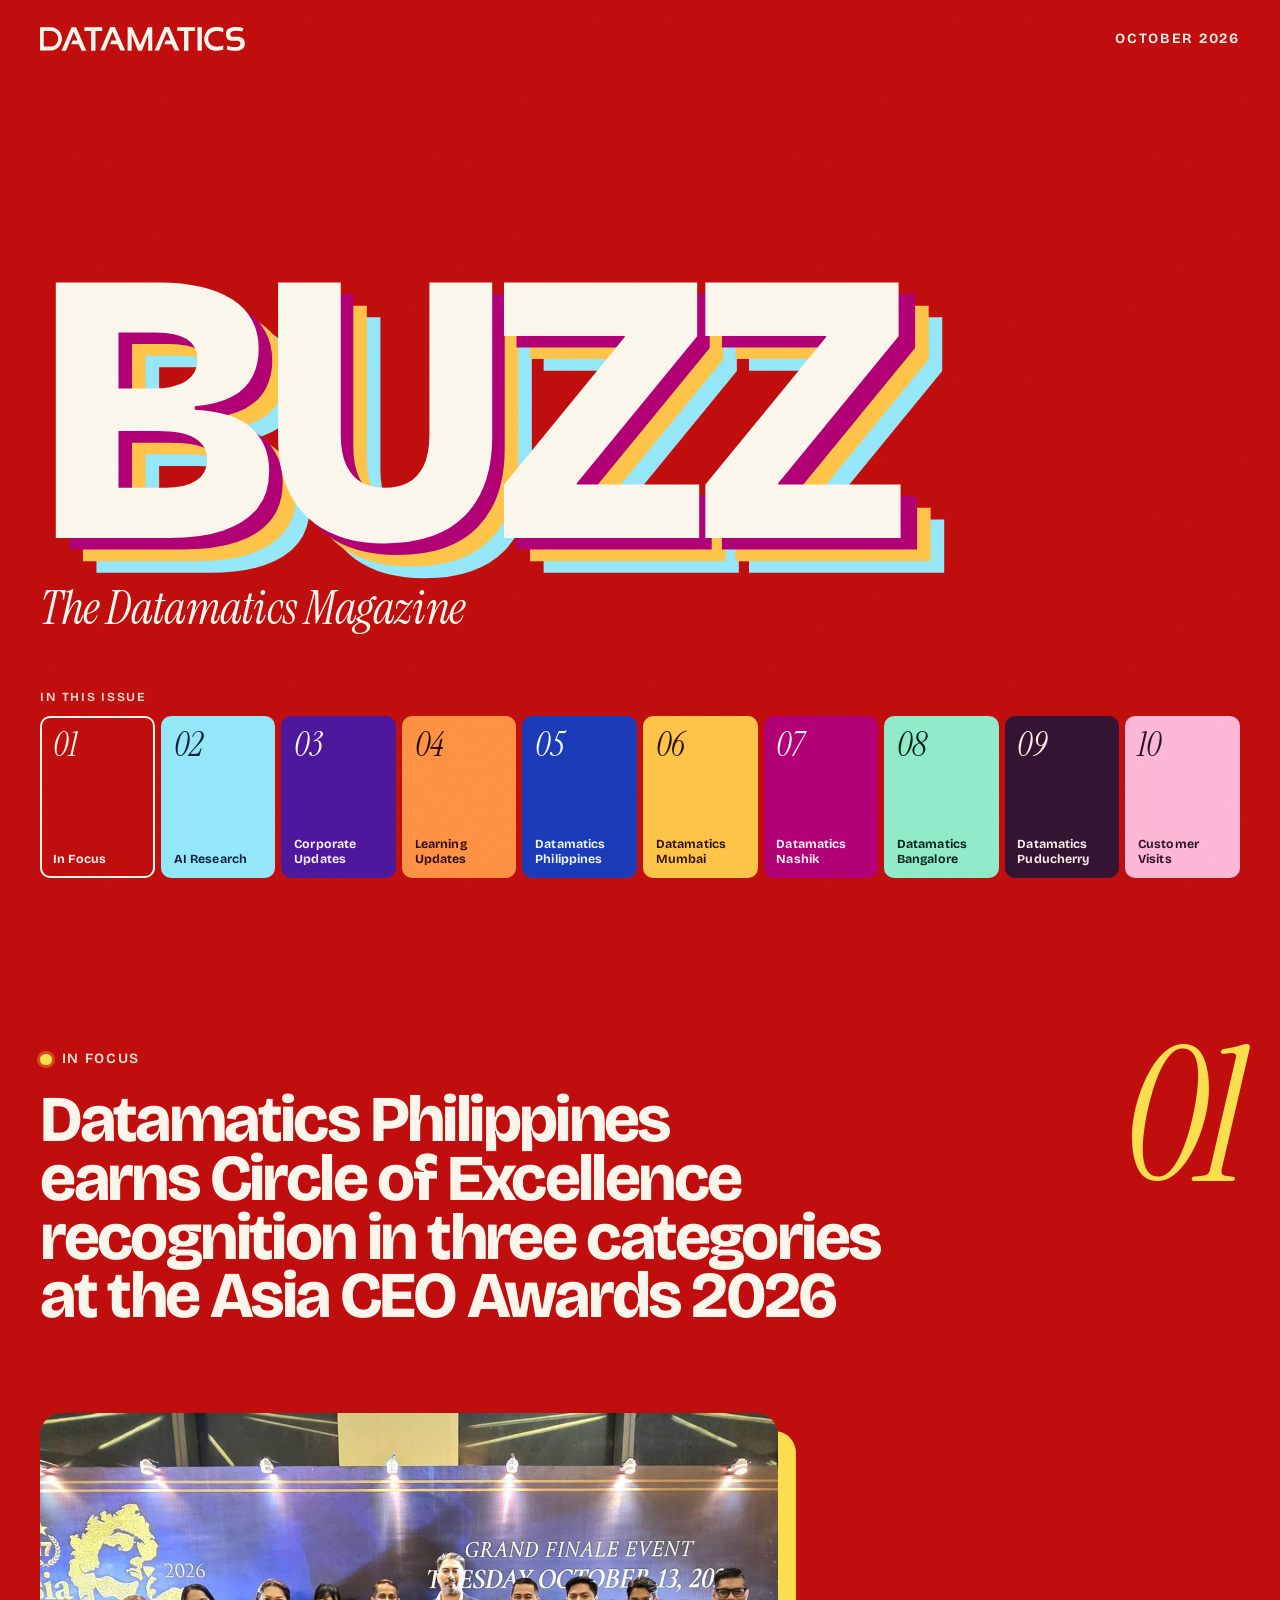
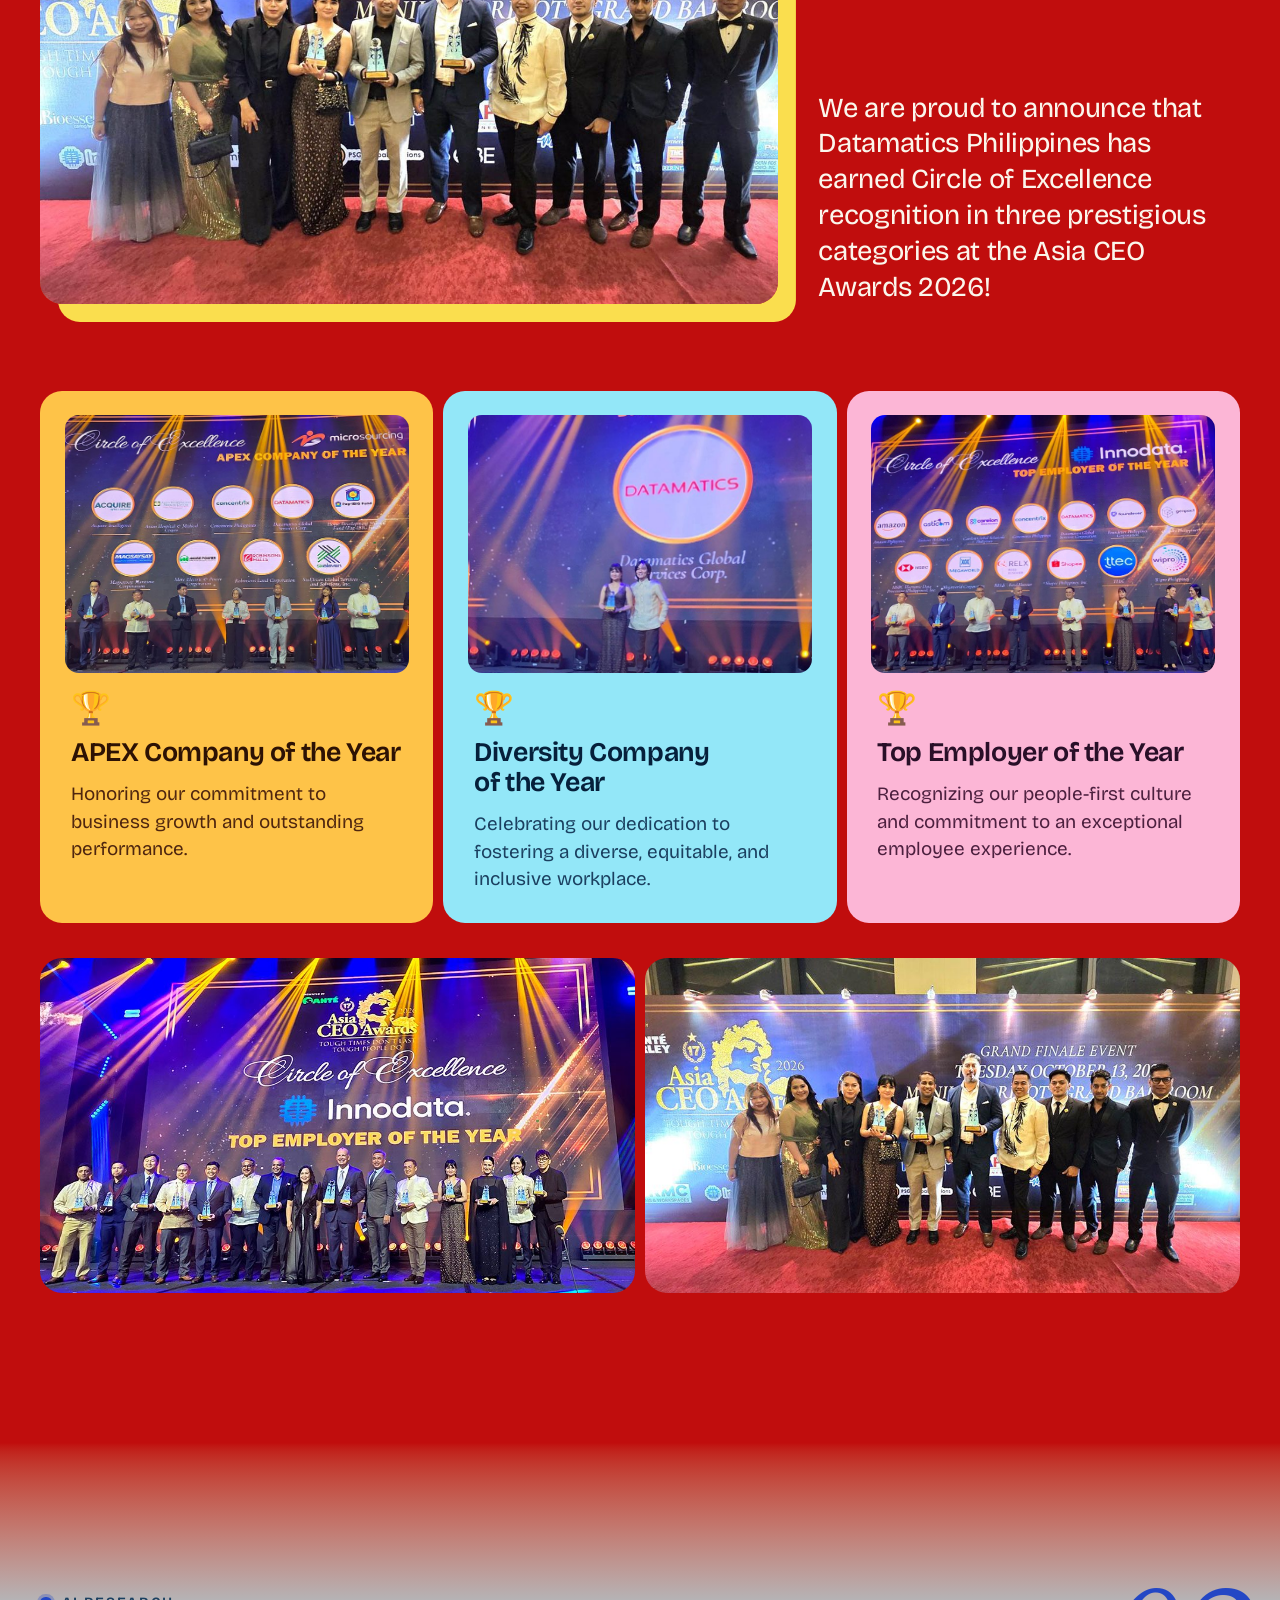
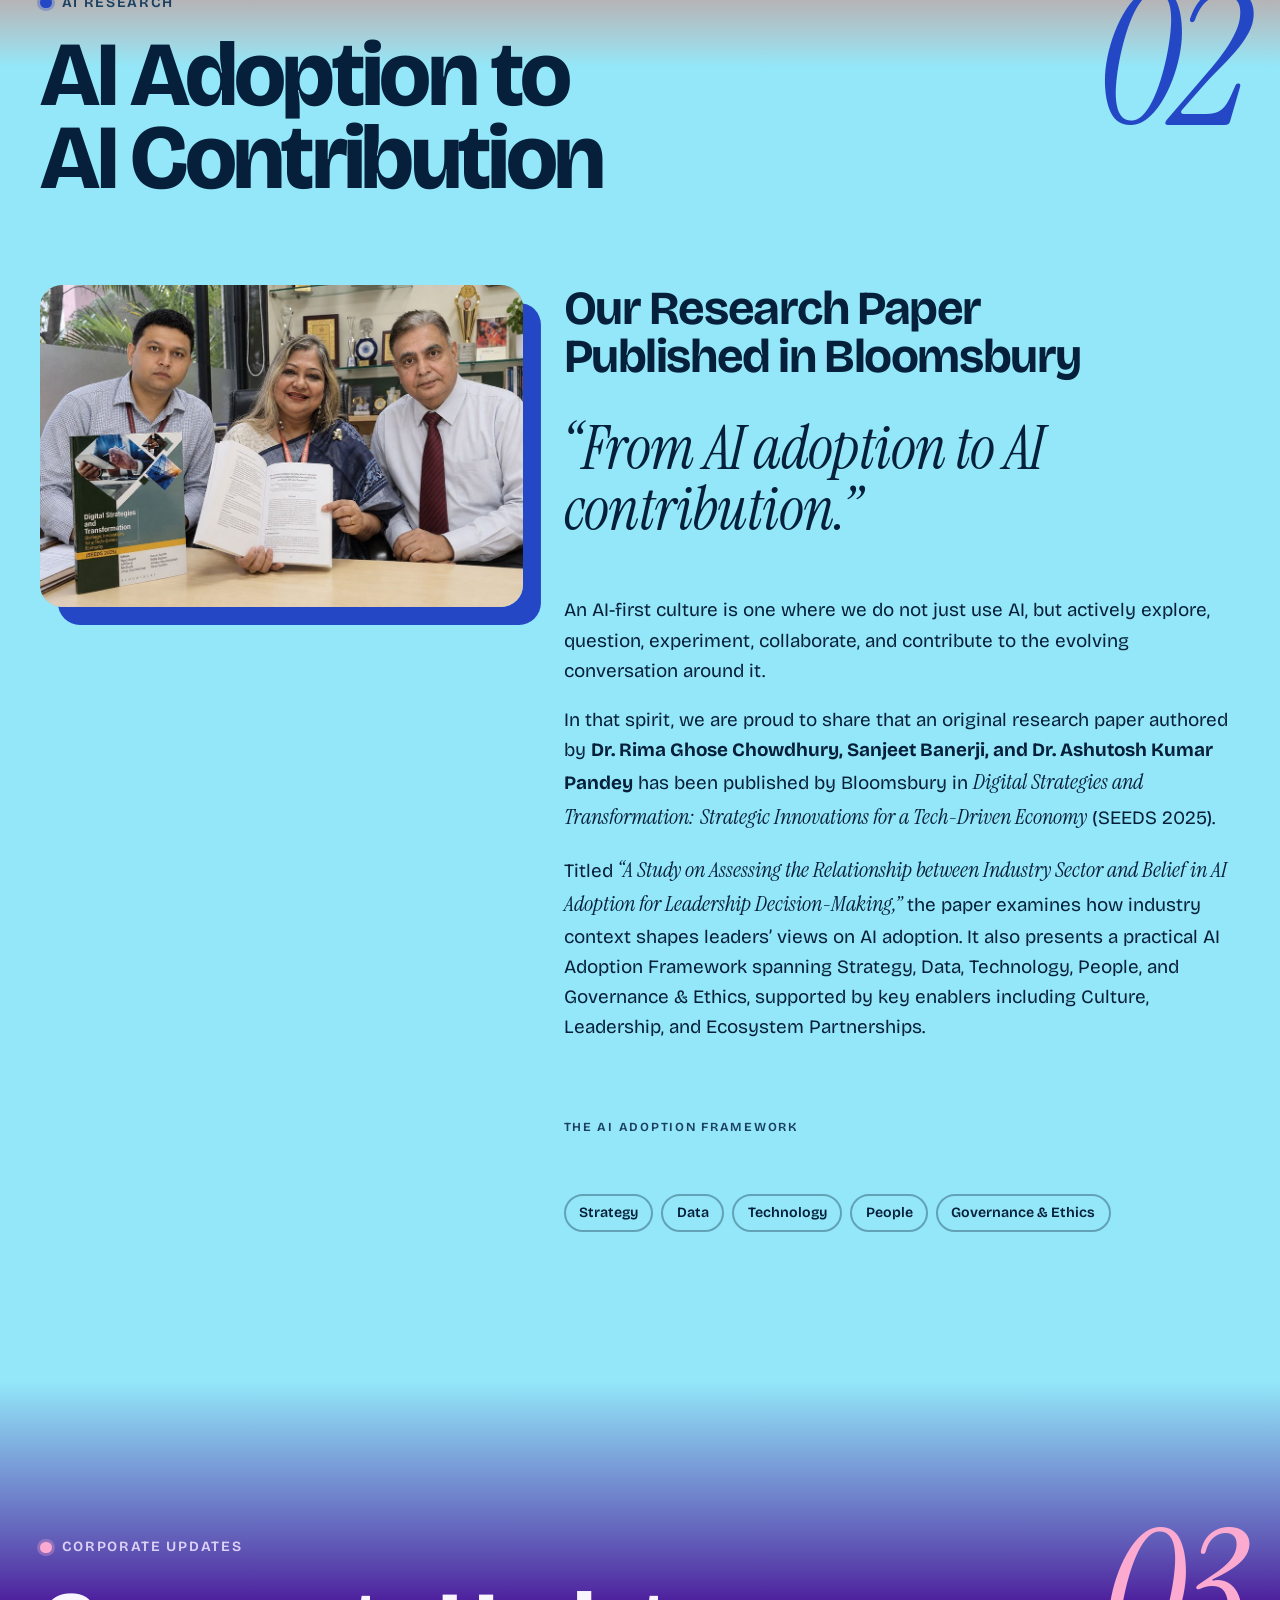
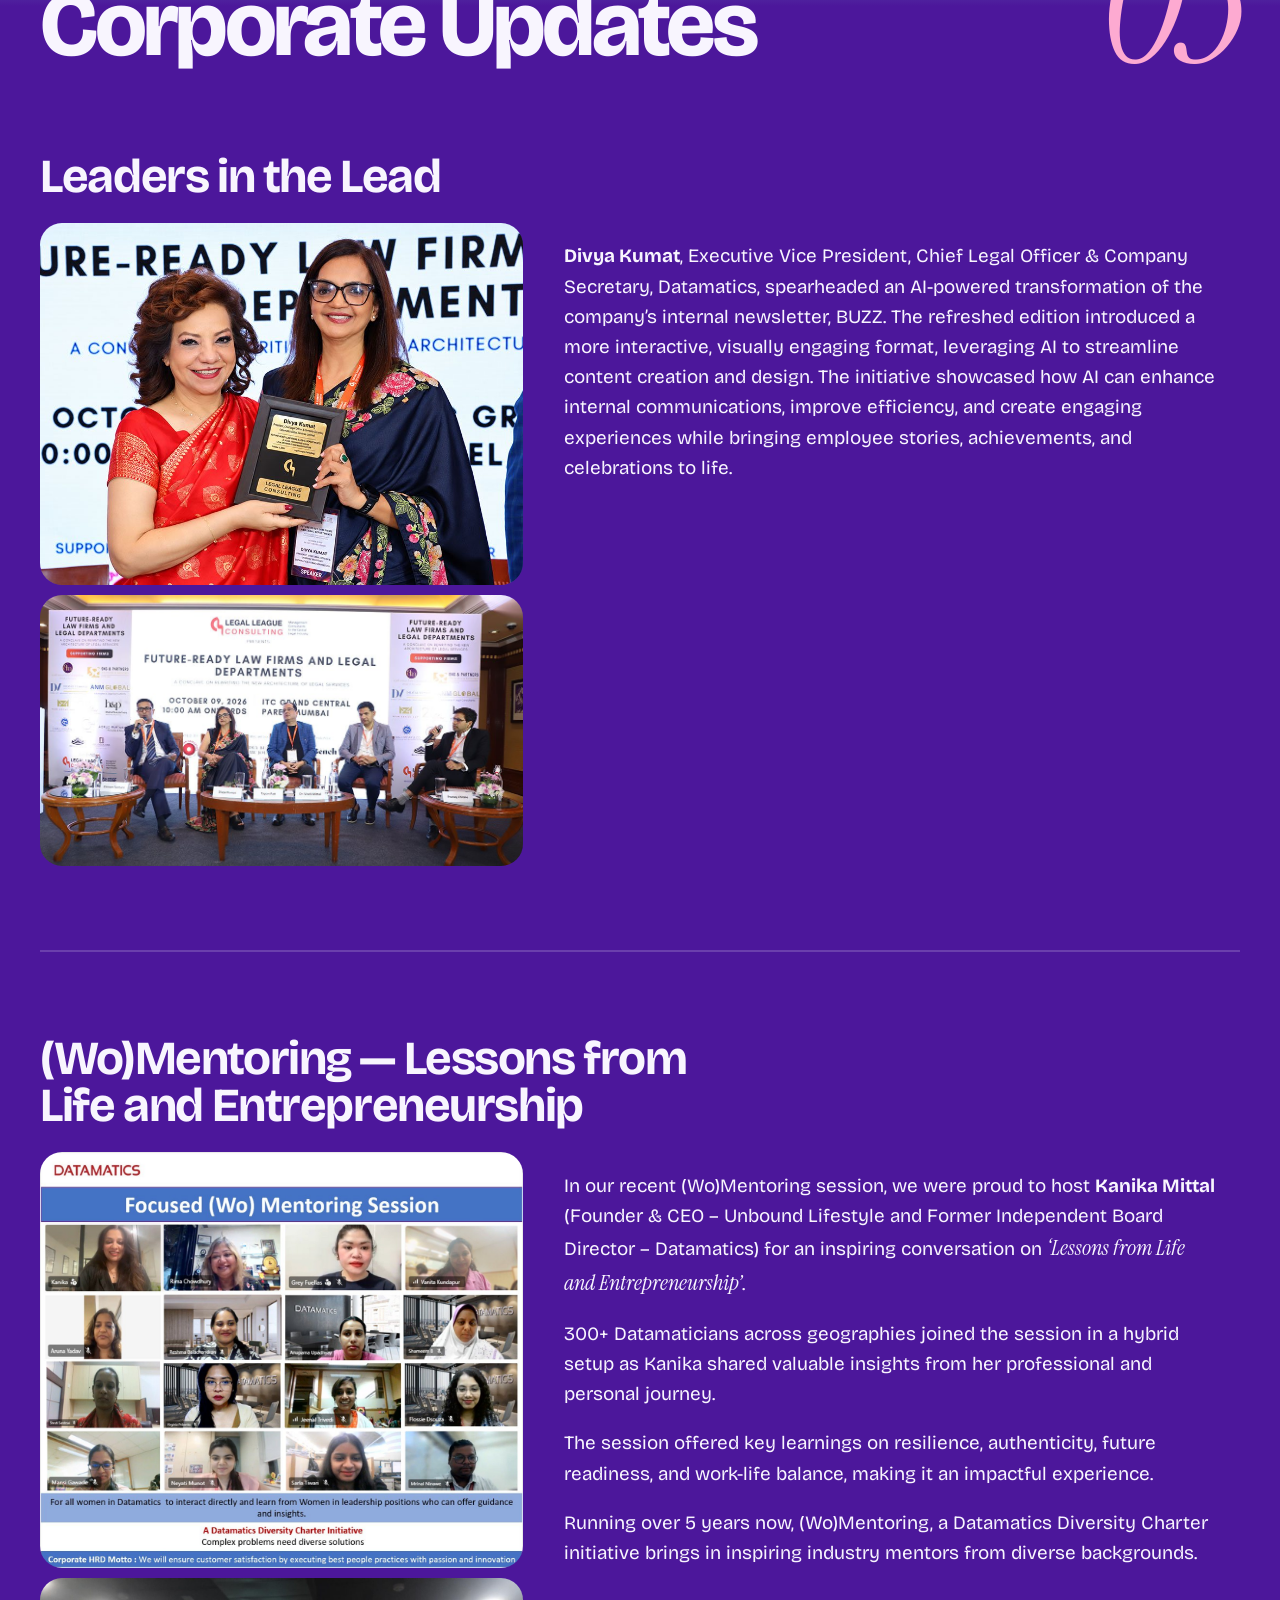
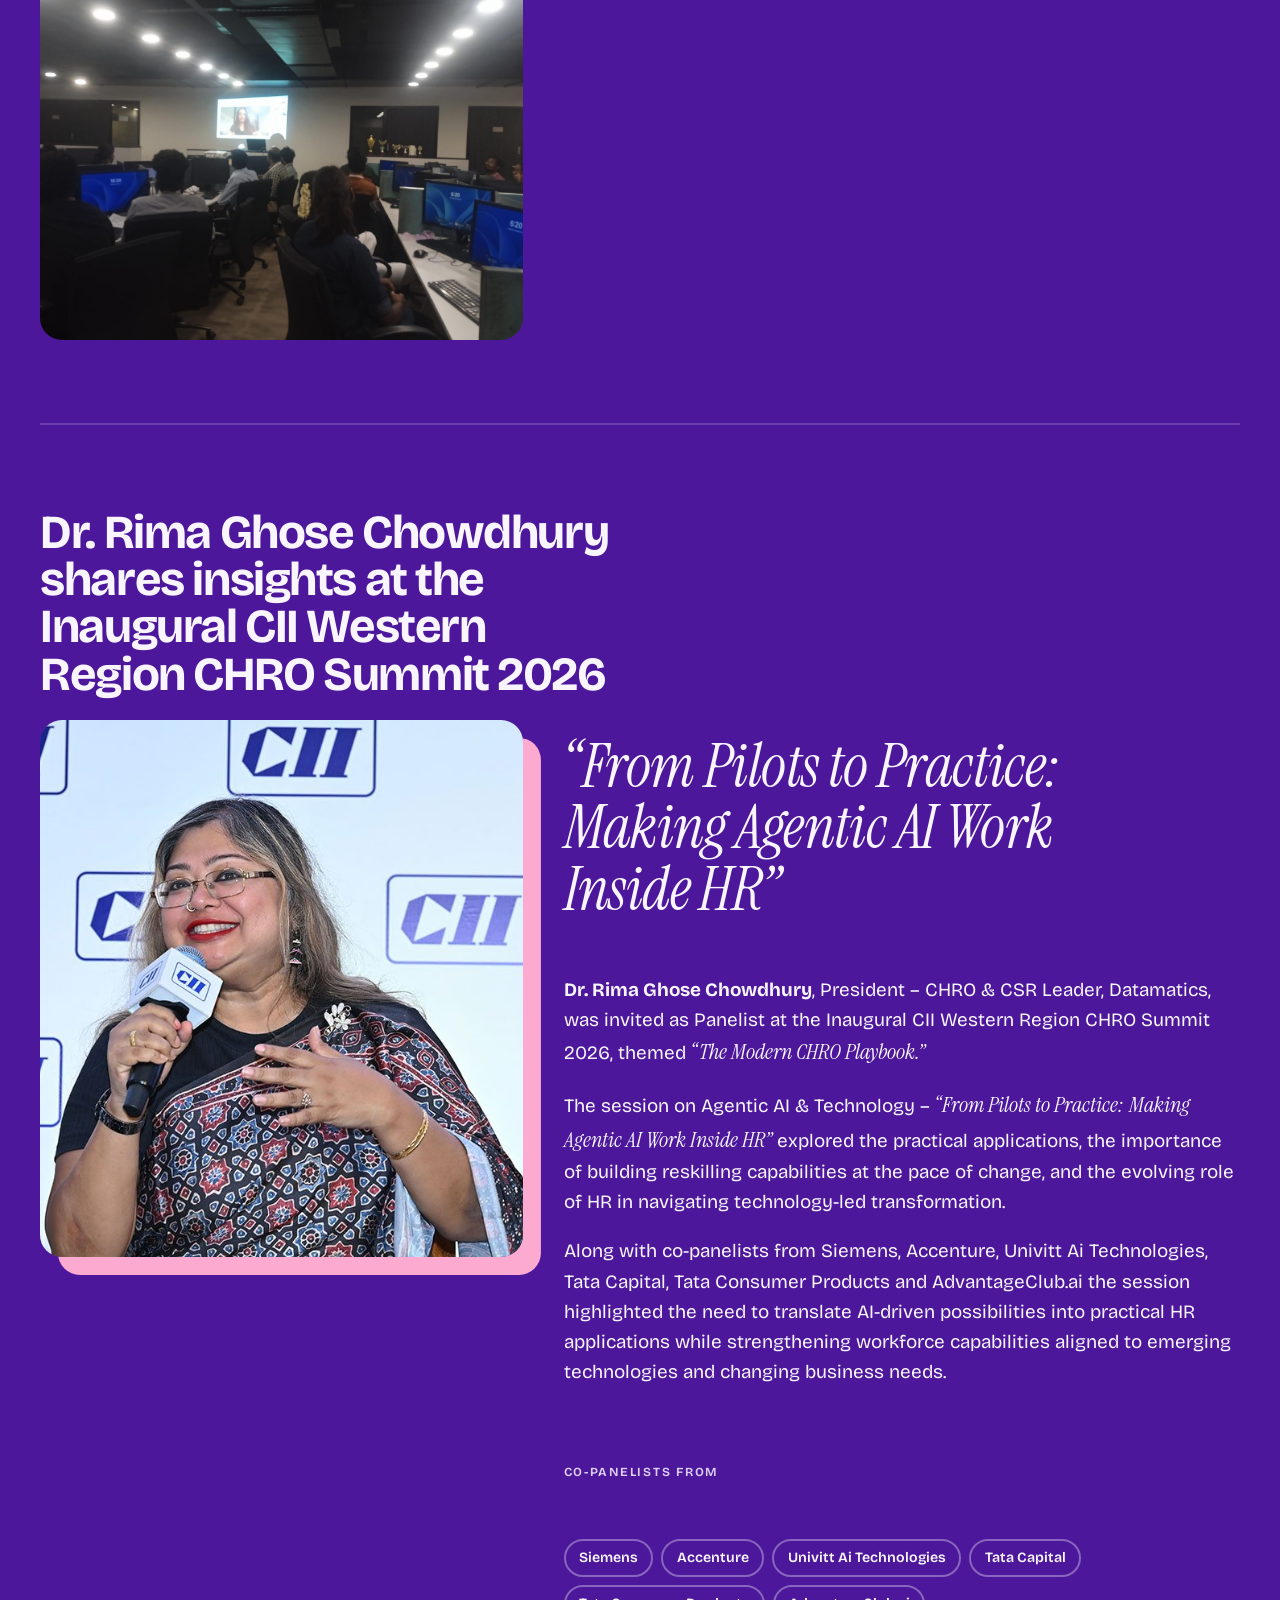
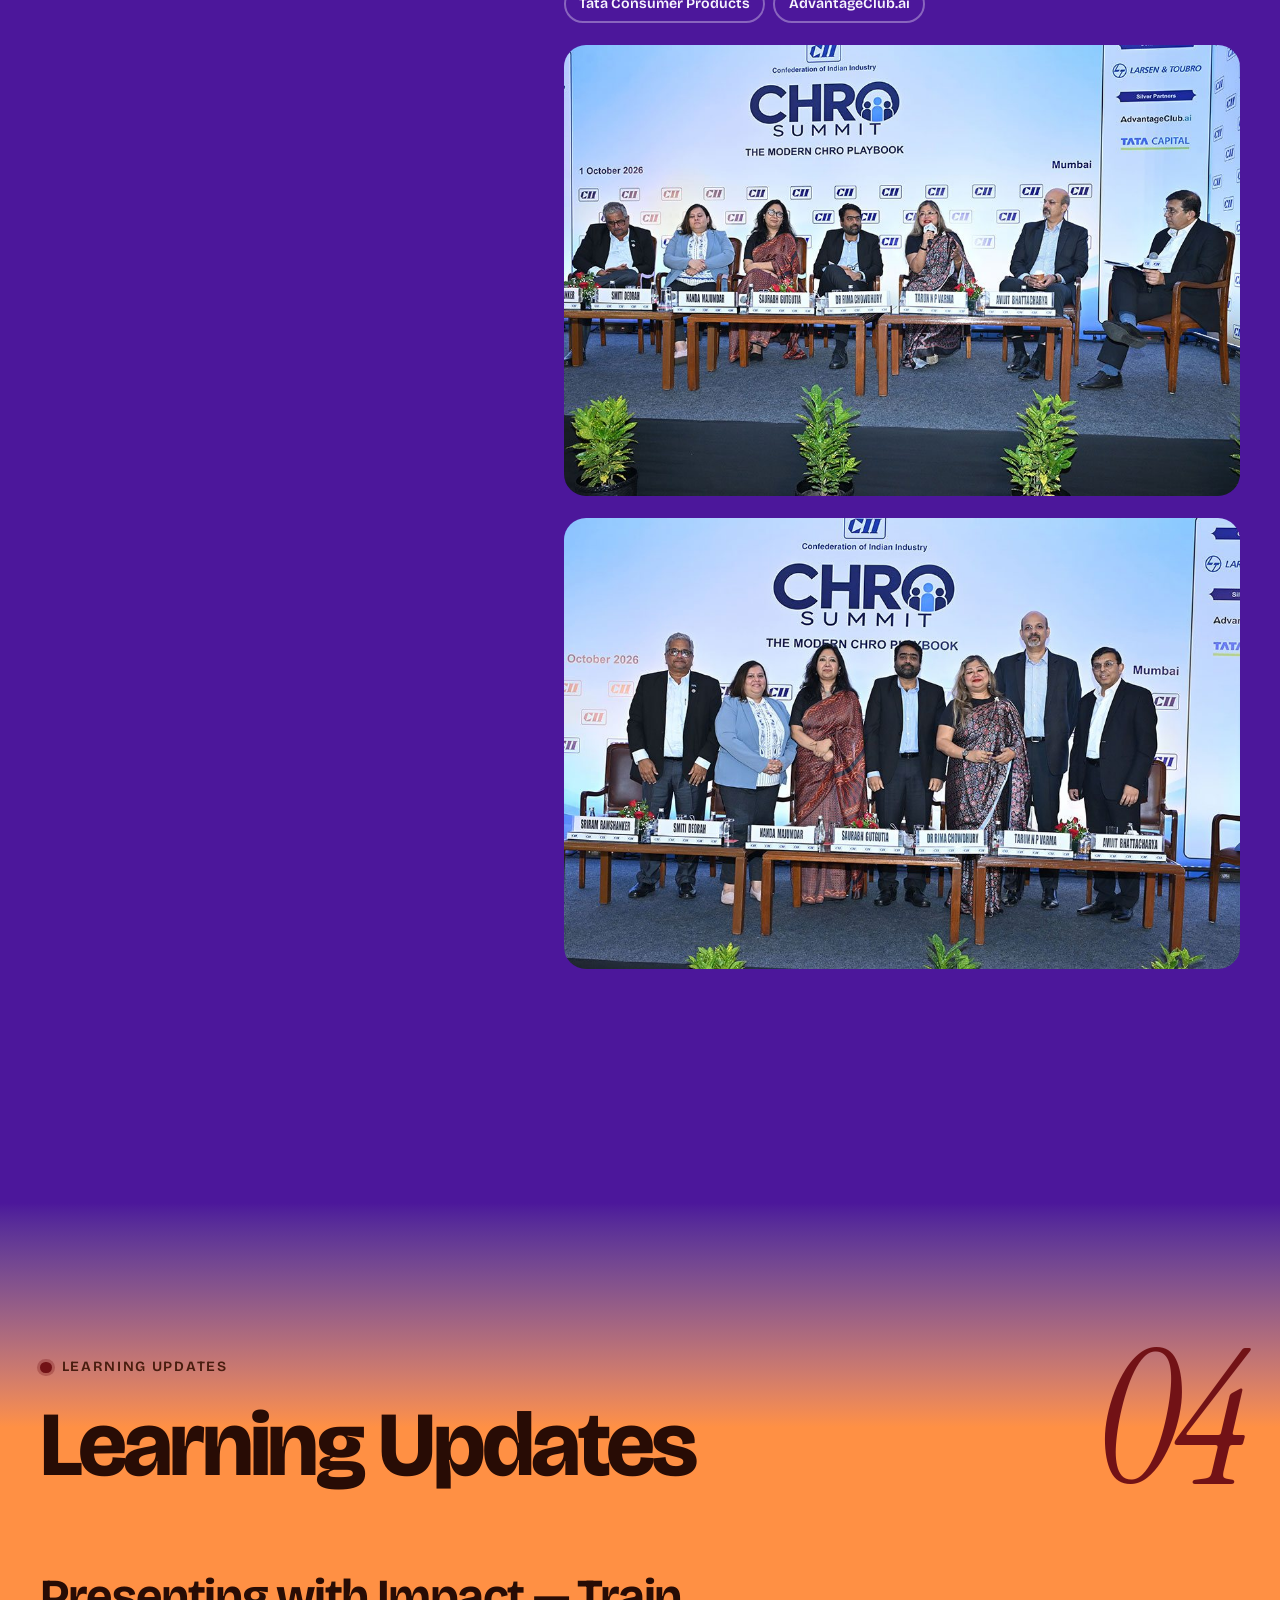
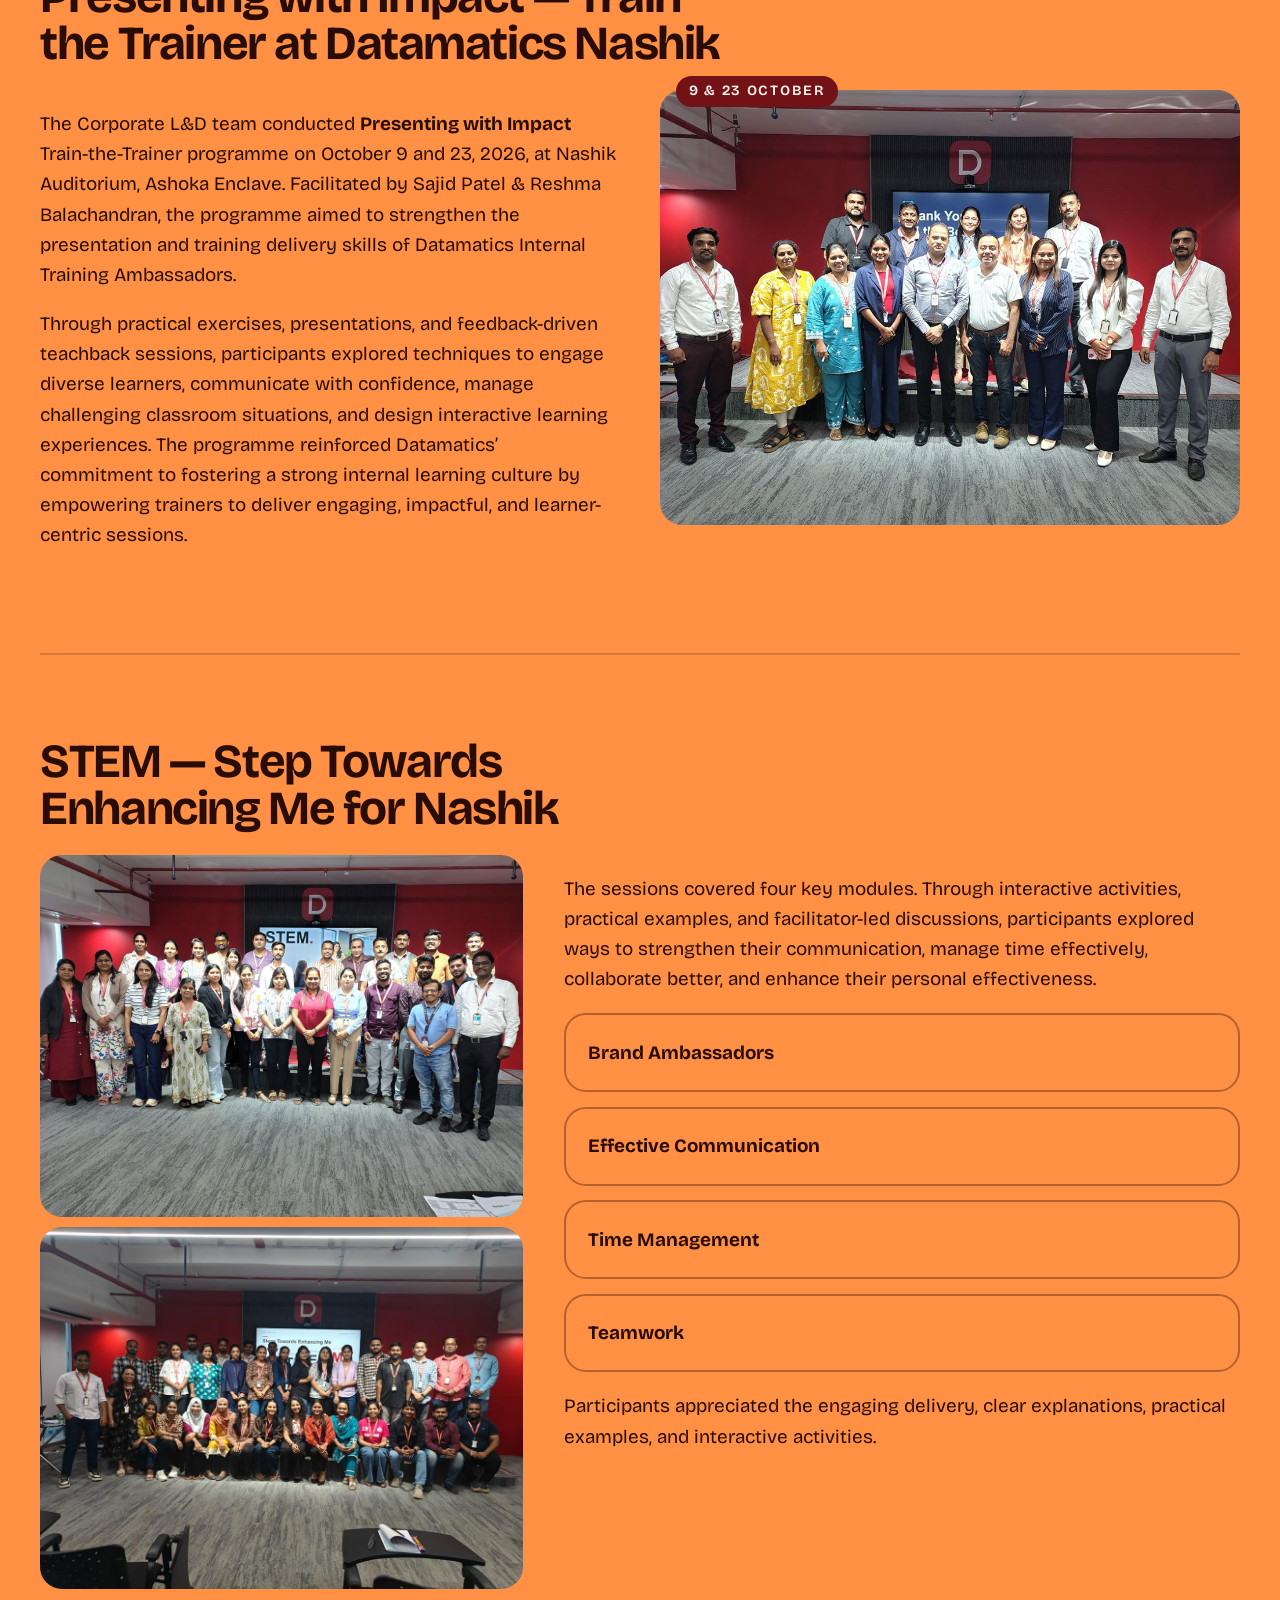
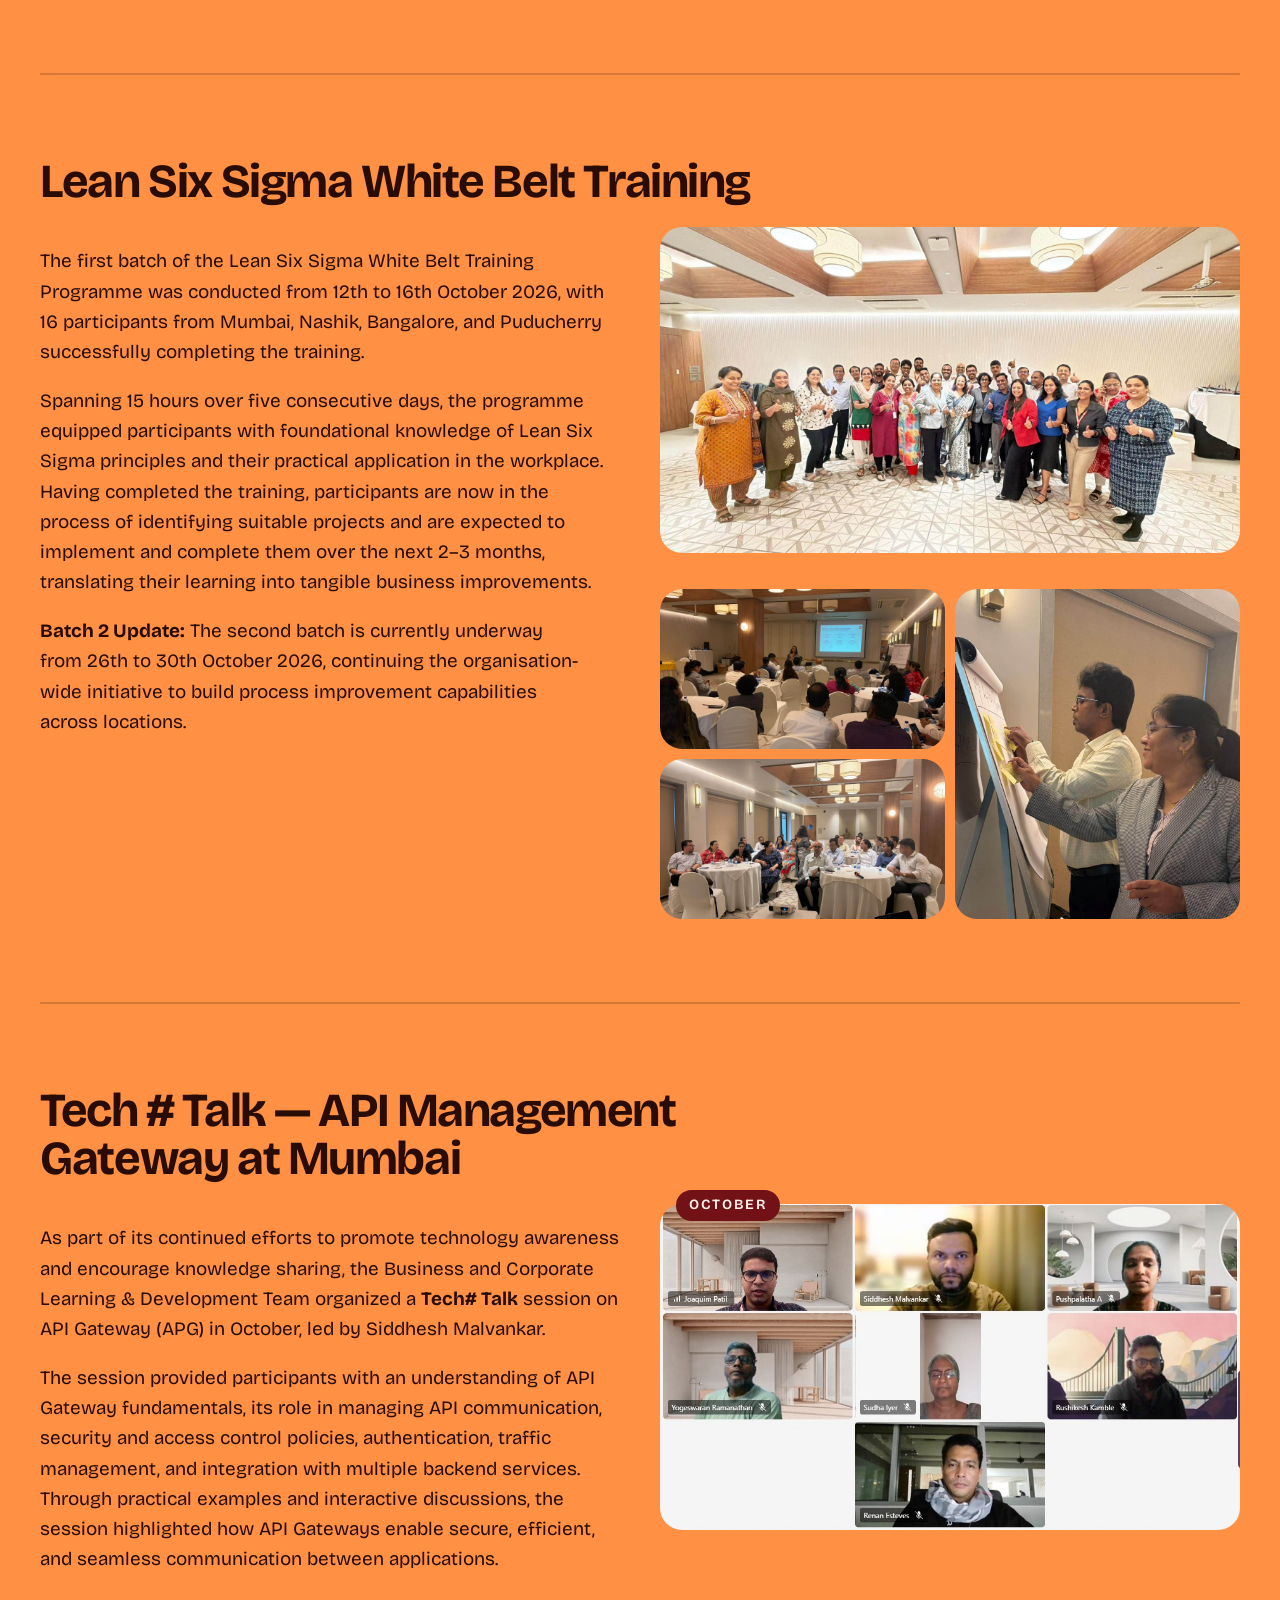
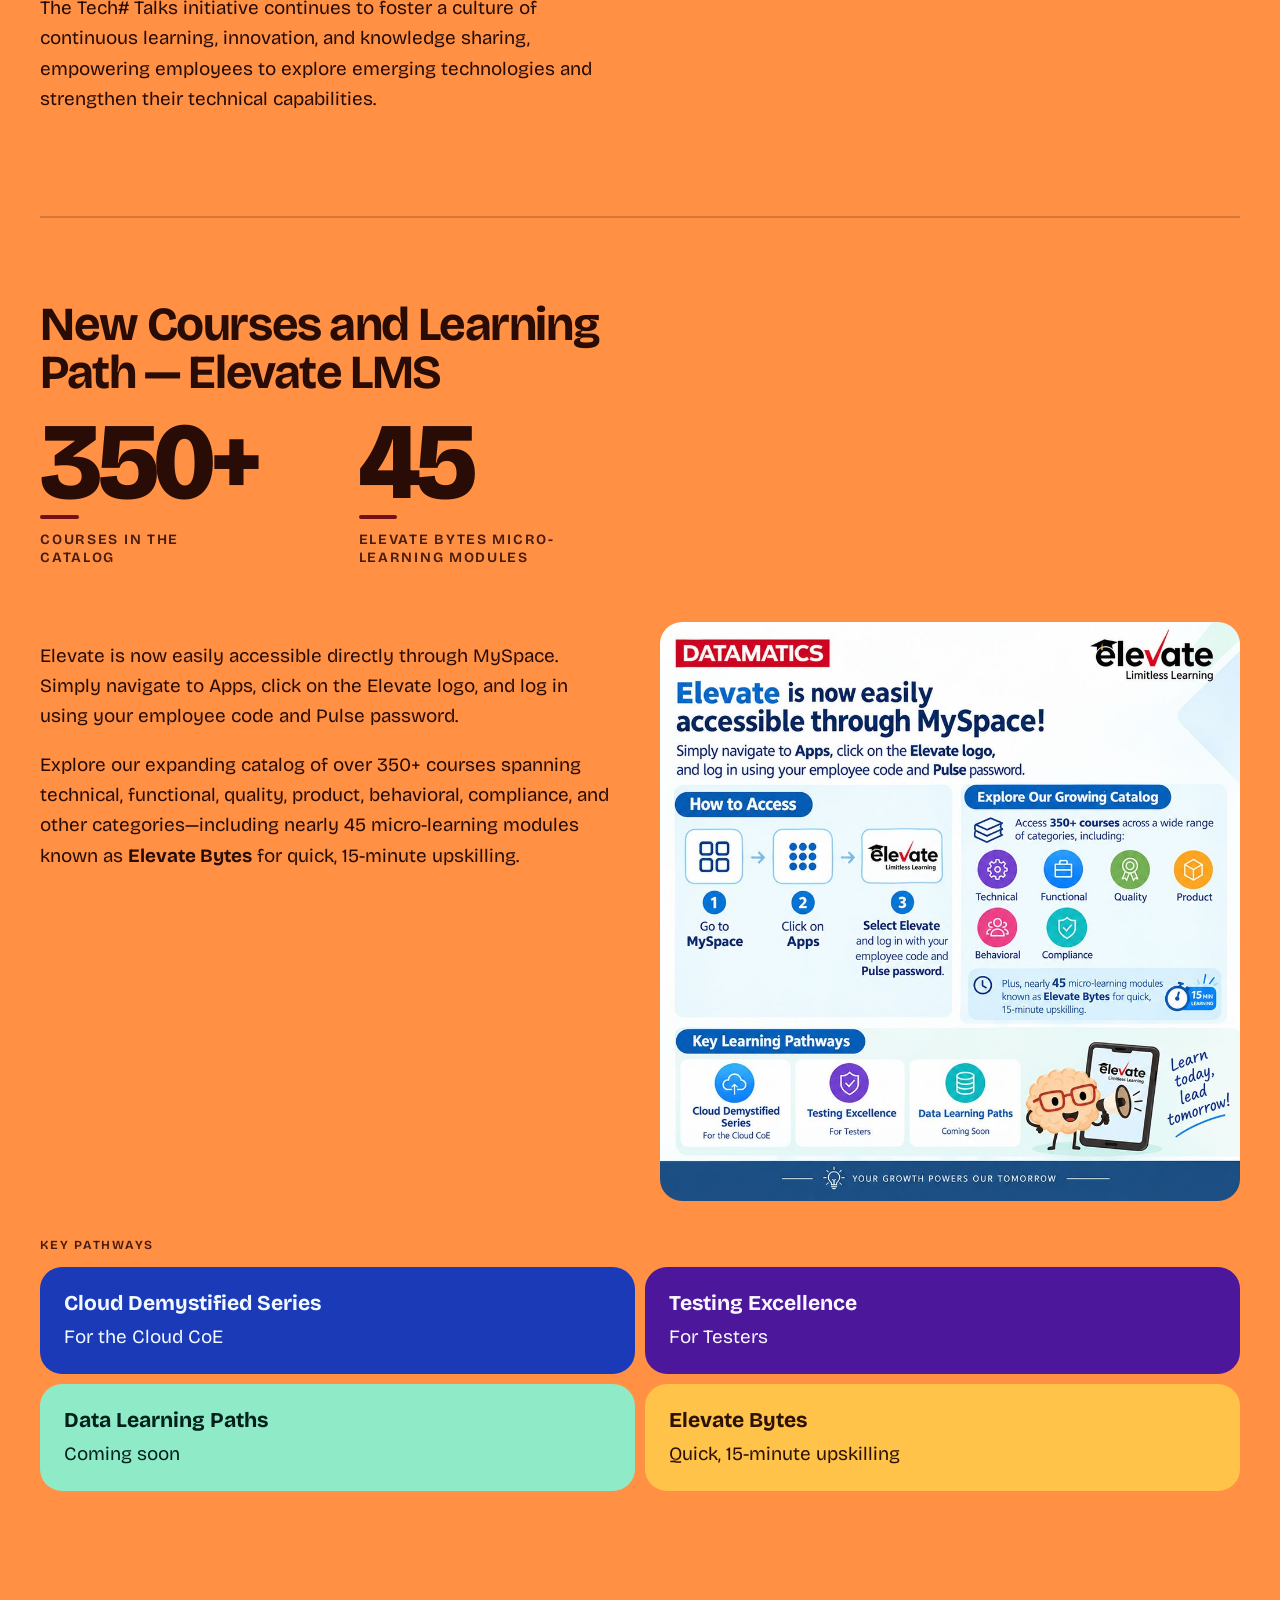
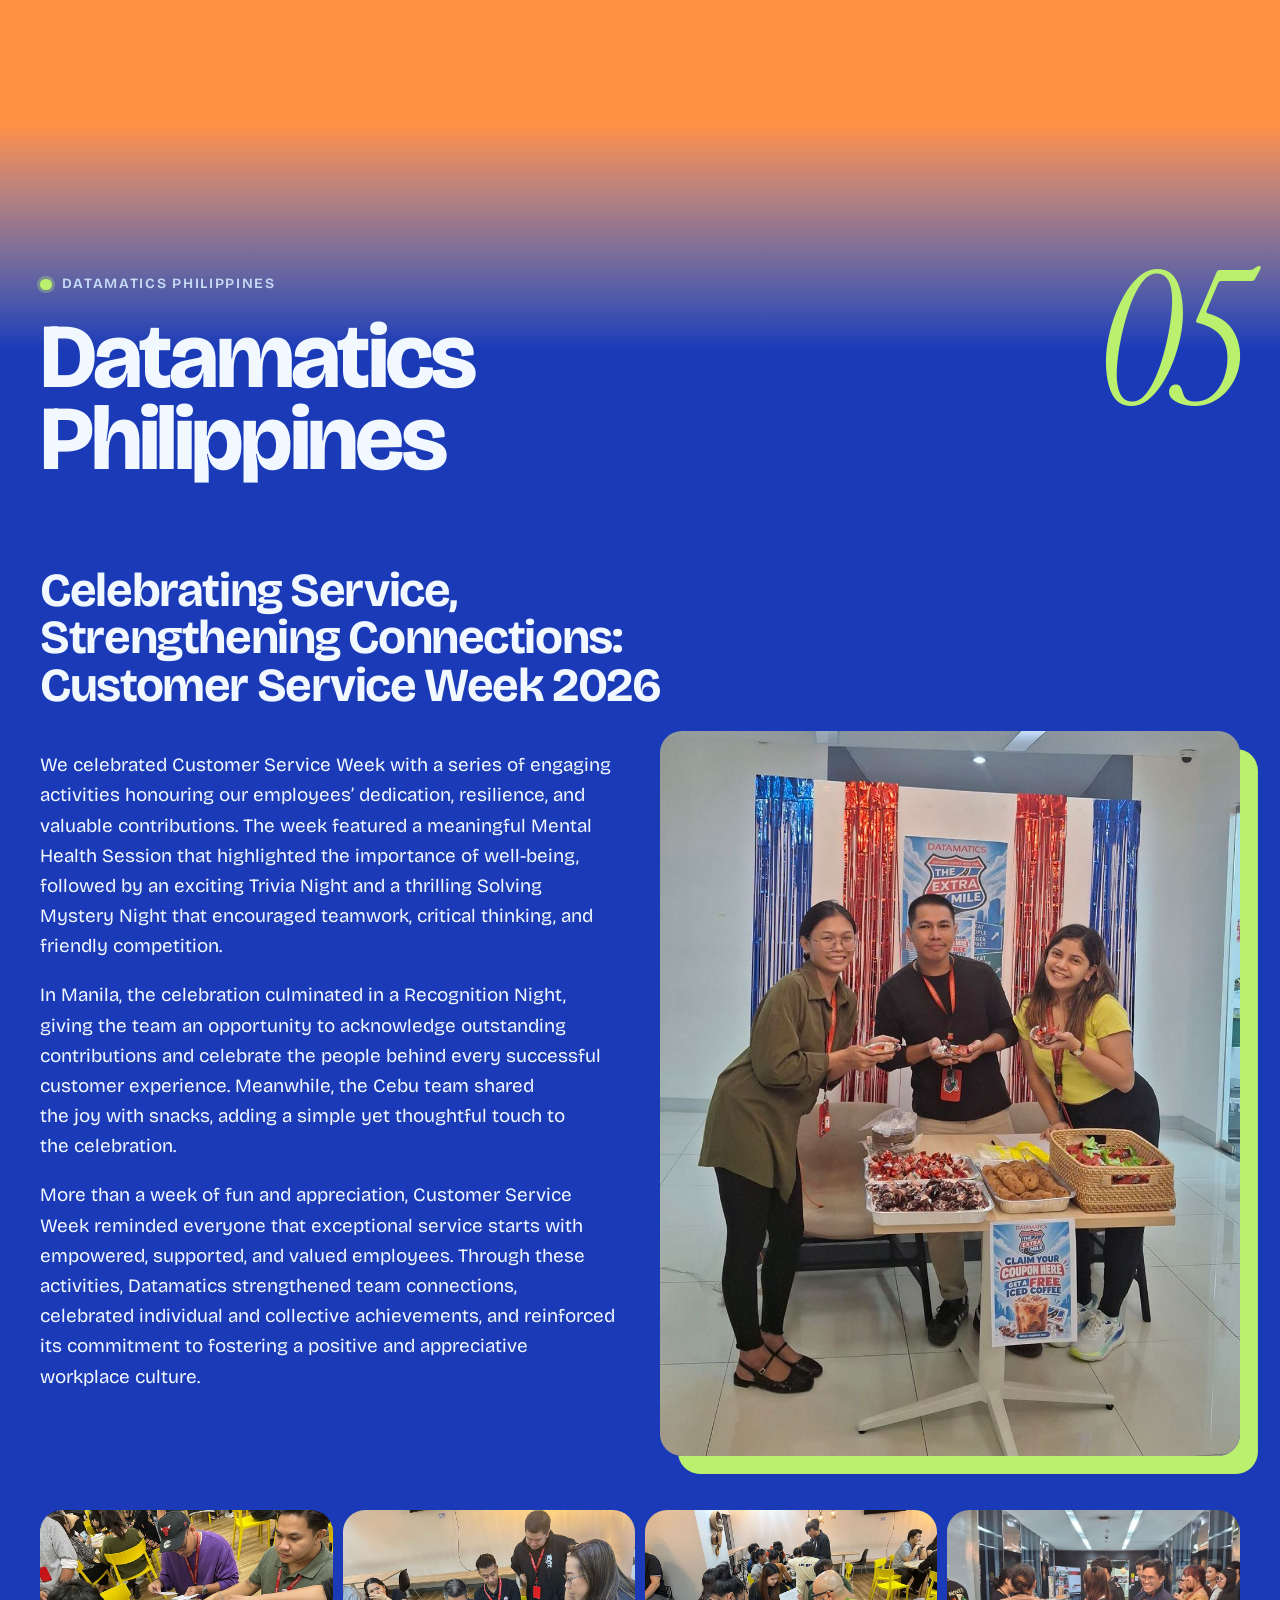
==== commit 645f0560: "Remove the (Wo)Mentoring date pill from the main page Co-Authored-By: Claude Opus 5.5 <noreply@anthr" ====
--- a/index.html
+++ b/index.html
@@ -32,7 +32,7 @@
 <div class="copy flow t-body"><p>An AI-first culture is one where we do not just use AI, but actively explore, question, experiment, collaborate, and contribute to the evolving conversation around it.</p><p>In that spirit, we are proud to share that an original research paper authored by <strong>Dr. Rima Ghose Chowdhury, Sanjeet Banerji, and Dr. Ashutosh Kumar Pandey</strong> has been published by Bloomsbury in <em>Digital Strategies and Transformation: Strategic Innovations for a Tech-Driven Economy</em> (SEEDS 2025).</p><p>Titled <em>“A Study on Assessing the Relationship between Industry Sector and Belief in AI Adoption for Leadership Decision-Making,”</em> the paper examines how industry context shapes leaders’ views on AI adoption. It also presents a practical AI Adoption Framework spanning Strategy, Data, Technology, People, and Governance &amp; Ethics, supported by key enablers including Culture, Leadership, and Ecosystem Partnerships.</p></div>
 <p class="learn-list-label t-micro">The AI Adoption Framework</p>
 <ul class="panel-list"><li>Strategy</li><li>Data</li><li>Technology</li><li>People</li><li>Governance &amp; Ethics</li></ul>
-</div></div></div></section><section id="corporate" aria-labelledby="corporate-title" data-chroma="analyst" class="chapter " style="--prev-field:var(--f-press)"><div class="chapter-bleed" aria-hidden="true"></div><div class="page"><header class="chapter-head"><span class="chapter-numeral t-numeral" aria-hidden="true">03</span><p class="chapter-kicker t-meta"><span class="chapter-kicker-dot" aria-hidden="true"></span><span class="visually-hidden">Chapter 3 of 10: </span>Corporate Updates</p><h2 id="corporate-title" class="chapter-title t-h2">Corporate Updates</h2></header><article class="story reveal" aria-labelledby="corp-leaders"><h3 id="corp-leaders" class="t-h3 story-title">Leaders in the Lead</h3><div class="learn-ms"><div class="photo-stack"><figure class="photo learn-ms-photo"><div class="photo-frame"><img src="assets/img/leaders/divya-felicitation.jpg" width="1000" height="667" alt="Divya Kumat receives a plaque from Legal League Consulting at the Future-Ready Law Firms and Legal Departments conclave." loading="lazy" decoding="async" style="object-position:50% 35%"></div></figure><figure class="photo photo-wide"><div class="photo-frame"><img src="assets/img/leaders/divya-panel.jpg" width="1000" height="667" alt="Divya Kumat seated on the panel at the Future-Ready Law Firms and Legal Departments conclave at ITC Grand Central, Mumbai." loading="lazy" decoding="async" style="object-position:50% 50%"></div></figure></div><div class="copy flow t-body"><p><strong>Divya Kumat</strong>, Executive Vice President, Chief Legal Officer &amp; Company Secretary, Datamatics, spearheaded an AI-powered transformation of the company’s internal newsletter, BUZZ. The refreshed edition introduced a more interactive, visually engaging format, leveraging AI to streamline content creation and design. The initiative showcased how AI can enhance internal communications, improve efficiency, and create engaging experiences while bringing employee stories, achievements, and celebrations to life.</p></div></div></article><article class="story reveal" aria-labelledby="corp-womentoring"><p class="story-date t-meta">September 2026</p><h3 id="corp-womentoring" class="t-h3 story-title">(Wo)Mentoring — Lessons from Life and Entrepreneurship</h3><div class="learn-ms"><div class="photo-stack"><figure class="photo photo-natural"><div class="photo-frame"><img src="assets/img/womentoring/session-grid.jpg" width="1258" height="1084" alt="Focused (Wo)Mentoring Session: a grid of video-call participants including Kanika and Rima Chowdhury, with the note that it is a Datamatics Diversity Charter initiative." loading="lazy" decoding="async" style="object-position:50% 50%"></div></figure><figure class="photo learn-ms-photo"><div class="photo-frame"><img src="assets/img/womentoring/hybrid-room.jpg" width="1400" height="1050" alt="Datamaticians in an office watching Kanika Mittal on a projected video call during the hybrid session." loading="lazy" decoding="async" style="object-position:50% 50%"></div></figure></div><div class="copy flow t-body"><p>In our recent (Wo)Mentoring session, we were proud to host <strong>Kanika Mittal</strong> (Founder &amp; CEO – Unbound Lifestyle and Former Independent Board Director – Datamatics) for an inspiring conversation on <em>‘Lessons from Life and Entrepreneurship’</em>.</p><p>300+ Datamaticians across geographies joined the session in a hybrid setup as Kanika shared valuable insights from her professional and personal journey.</p><p>The session offered key learnings on resilience, authenticity, future readiness, and work-life balance, making it an impactful experience.</p><p>Running over 5 years now, (Wo)Mentoring, a Datamatics Diversity Charter initiative brings in inspiring industry mentors from diverse backgrounds.</p></div></div></article><article class="story reveal" aria-labelledby="corp-cii"><h3 id="corp-cii" class="t-h3 story-title">Dr. Rima Ghose Chowdhury shares insights at the Inaugural CII Western Region CHRO Summit 2026</h3><div class="leaders-spread"><figure class="photo photo-offset leaders-portrait"><div class="photo-frame"><img src="assets/img/cii/cii-rima-speaking.jpg" width="1000" height="667" alt="Dr. Rima Ghose Chowdhury speaks into a CII microphone during the panel at the CII CHRO Summit." loading="lazy" decoding="async" style="object-position:42% 50%"></div></figure><div class="leaders-text"><p class="leaders-quote t-serif" aria-hidden="true">“From Pilots to Practice: Making Agentic AI Work Inside HR”</p><div class="copy flow t-body"><p><strong>Dr. Rima Ghose Chowdhury</strong>, President – CHRO &amp; CSR Leader, Datamatics, was invited as Panelist at the Inaugural CII Western Region CHRO Summit 2026, themed <em>“The Modern CHRO Playbook.”</em></p><p>The session on Agentic AI &amp; Technology – <em>“From Pilots to Practice: Making Agentic AI Work Inside HR”</em> explored the practical applications, the importance of building reskilling capabilities at the pace of change, and the evolving role of HR in navigating technology-led transformation.</p><p>Along with co-panelists from Siemens, Accenture, Univitt Ai Technologies, Tata Capital, Tata Consumer Products and AdvantageClub.ai the session highlighted the need to translate AI-driven possibilities into practical HR applications while strengthening workforce capabilities aligned to emerging technologies and changing business needs.</p></div><p class="learn-list-label t-micro">Co-panelists from</p><ul class="panel-list"><li>Siemens</li><li>Accenture</li><li>Univitt Ai Technologies</li><li>Tata Capital</li><li>Tata Consumer Products</li><li>AdvantageClub.ai</li></ul><figure class="photo leaders-panel"><div class="photo-frame"><img src="assets/img/cii/cii-panel.jpg" width="1000" height="668" alt="Panellists seated on stage at the CII CHRO Summit, themed The Modern CHRO Playbook, in Mumbai, with Dr. Rima Ghose Chowdhury speaking." loading="lazy" decoding="async" style="object-position:50% 50%"></div></figure><figure class="photo leaders-panel"><div class="photo-frame"><img src="assets/img/cii/cii-group.jpg" width="1000" height="667" alt="The panellists, including Dr. Rima Ghose Chowdhury, stand together on stage in front of the CII CHRO Summit backdrop." loading="lazy" decoding="async" style="object-position:50% 50%"></div></figure></div></div></article></div></section><section id="learning" aria-labelledby="learning-title" data-chroma="leaders" class="chapter " style="--prev-field:var(--f-analyst)"><div class="chapter-bleed" aria-hidden="true"></div><div class="page"><header class="chapter-head"><span class="chapter-numeral t-numeral" aria-hidden="true">04</span><p class="chapter-kicker t-meta"><span class="chapter-kicker-dot" aria-hidden="true"></span><span class="visually-hidden">Chapter 4 of 10: </span>Learning Updates</p><h2 id="learning-title" class="chapter-title t-h2">Learning Updates</h2></header><article class="story reveal" aria-labelledby="learn-pwi"><h3 id="learn-pwi" class="t-h3 story-title">Presenting with Impact — Train the Trainer at Datamatics Nashik</h3><div class="learn-tech"><div class="copy flow t-body"><p>The Corporate L&amp;D team conducted <strong>Presenting with Impact</strong> Train-the-Trainer programme on October 9 and 23, 2026, at Nashik Auditorium, Ashoka Enclave. Facilitated by Sajid Patel &amp; Reshma Balachandran, the programme aimed to strengthen the presentation and training delivery skills of Datamatics Internal Training Ambassadors.</p><p>Through practical exercises, presentations, and feedback-driven teachback sessions, participants explored techniques to engage diverse learners, communicate with confidence, manage challenging classroom situations, and design interactive learning experiences. The programme reinforced Datamatics’ commitment to fostering a strong internal learning culture by empowering trainers to deliver engaging, impactful, and learner-centric sessions.</p></div><div class="learn-session"><span class="learn-session-date t-meta" aria-hidden="true">9 &amp; 23 October</span><figure class="photo photo-43"><div class="photo-frame"><img src="assets/img/learning/presenting-with-impact.jpg" width="1000" height="750" alt="Participants and facilitators of the Presenting with Impact Train-the-Trainer programme pose together in front of a Thank You screen at Datamatics Nashik." loading="lazy" decoding="async" style="object-position:50% 50%"></div></figure></div></div></article><article class="story reveal" aria-labelledby="learn-stem"><h3 id="learn-stem" class="t-h3 story-title">STEM — Step Towards Enhancing Me for Nashik</h3><div class="learn-ms"><div class="photo-stack"><figure class="photo learn-ms-photo"><div class="photo-frame"><img src="assets/img/learning/stem-batch-1.jpg" width="1400" height="1050" alt="STEM participants pose together in front of a STEM title screen at Datamatics Nashik." loading="lazy" decoding="async" style="object-position:50% 50%"></div></figure><figure class="photo learn-ms-photo"><div class="photo-frame"><img src="assets/img/learning/stem-batch-2.jpg" width="1000" height="750" alt="Another group of STEM participants seated and standing in front of the Steps Towards Enhancing Me screen at Datamatics Nashik." loading="lazy" decoding="async" style="object-position:50% 50%"></div></figure></div><div><div class="copy flow t-body"><p>The sessions covered four key modules. Through interactive activities, practical examples, and facilitator-led discussions, participants explored ways to strengthen their communication, manage time effectively, collaborate better, and enhance their personal effectiveness.</p></div><ul class="learn-modules t-body"><li><strong>Brand Ambassadors</strong></li><li><strong>Effective Communication</strong></li><li><strong>Time Management</strong></li><li><strong>Teamwork</strong></li></ul><div class="copy flow t-body"><p>Participants appreciated the engaging delivery, clear explanations, practical examples, and interactive activities.</p></div></div></div></article><article class="story reveal" aria-labelledby="learn-lss"><h3 id="learn-lss" class="t-h3 story-title">Lean Six Sigma White Belt Training</h3><div class="ph-sigma"><div class="copy flow t-body"><p>The first batch of the Lean Six Sigma White Belt Training Programme was conducted from 12th to 16th October 2026, with 16 participants from Mumbai, Nashik, Bangalore, and Puducherry successfully completing the training.</p><p>Spanning 15 hours over five consecutive days, the programme equipped participants with foundational knowledge of Lean Six Sigma principles and their practical application in the workplace. Having completed the training, participants are now in the process of identifying suitable projects and are expected to implement and complete them over the next 2–3 months, translating their learning into tangible business improvements.</p><p><strong>Batch 2 Update:</strong> The second batch is currently underway from 26th to 30th October 2026, continuing the organisation-wide initiative to build process improvement capabilities across locations.</p></div><div class="ph-sigma-media"><figure class="photo "><div class="photo-frame"><img src="assets/img/learning/lss-group.jpg" width="1600" height="900" alt="Lean Six Sigma White Belt participants give a thumbs-up together at the end of the training." loading="lazy" decoding="async" style="object-position:50% 50%"></div></figure><div class="sigma-grid"><div class="photo-stack"><figure class="photo "><div class="photo-frame"><img src="assets/img/learning/lss-session.jpg" width="1600" height="900" alt="The facilitator presents a slide on the structure of impactful communication to participants seated at round tables." loading="lazy" decoding="async" style="object-position:50% 50%"></div></figure><figure class="photo "><div class="photo-frame"><img src="assets/img/learning/lss-discussion.jpg" width="1600" height="900" alt="The facilitator leads a discussion among participants seated at round tables." loading="lazy" decoding="async" style="object-position:50% 50%"></div></figure></div><figure class="photo sigma-tall"><div class="photo-frame"><img src="assets/img/learning/lss-activity.jpg" width="900" height="1600" alt="Two participants add sticky notes to a flip chart during a group activity." loading="lazy" decoding="async" style="object-position:50% 30%"></div></figure></div></div></div></article><article class="story reveal" aria-labelledby="learn-api"><h3 id="learn-api" class="t-h3 story-title">Tech # Talk — API Management Gateway at Mumbai</h3><div class="learn-tech"><div class="copy flow t-body"><p>As part of its continued efforts to promote technology awareness and encourage knowledge sharing, the Business and Corporate Learning &amp; Development Team organized a <strong>Tech# Talk</strong> session on API Gateway (APG) in October, led by Siddhesh Malvankar.</p><p>The session provided participants with an understanding of API Gateway fundamentals, its role in managing API communication, security and access control policies, authentication, traffic management, and integration with multiple backend services. Through practical examples and interactive discussions, the session highlighted how API Gateways enable secure, efficient, and seamless communication between applications.</p><p>The Tech# Talks initiative continues to foster a culture of continuous learning, innovation, and knowledge sharing, empowering employees to explore emerging technologies and strengthen their technical capabilities.</p></div><div class="learn-session"><span class="learn-session-date t-meta" aria-hidden="true">October</span><figure class="photo "><div class="photo-frame"><img src="assets/img/learning/tech-talk-api-gateway.jpg" width="952" height="536" alt="Online meeting grid of participants attending the Tech# Talk on API Gateway, including speaker Siddhesh Malvankar." loading="lazy" decoding="async" style="object-position:50% 50%"></div></figure></div></div></article><article class="story reveal" aria-labelledby="learn-elevate"><h3 id="learn-elevate" class="t-h3 story-title">New Courses and Learning Path — Elevate LMS</h3><div class="ph-stats"><div class="stat"><p class="stat-value">350+</p><p class="stat-label t-meta">Courses in the catalog</p></div><div class="stat"><p class="stat-value">45</p><p class="stat-label t-meta">Elevate Bytes micro-learning modules</p></div></div><div class="learn-tech"><div class="copy flow t-body"><p>Elevate is now easily accessible directly through MySpace. Simply navigate to Apps, click on the Elevate logo, and log in using your employee code and Pulse password.</p><p>Explore our expanding catalog of over 350+ courses spanning technical, functional, quality, product, behavioral, compliance, and other categories—including nearly 45 micro-learning modules known as <strong>Elevate Bytes</strong> for quick, 15-minute upskilling.</p></div><figure class="photo photo-natural"><div class="photo-frame"><img src="assets/img/learning/elevate-lms.jpg" width="1000" height="1000" alt="Elevate poster: Elevate is now accessible through MySpace. Go to MySpace, click Apps, select Elevate and log in with your employee code and Pulse password. 350+ courses across Technical, Functional, Quality, Product, Behavioral and Compliance, nearly 45 Elevate Bytes, and key pathways: Cloud Demystified Series, Testing Excellence, and Data Learning Paths coming soon." loading="lazy" decoding="async" style="object-position:50% 50%"></div></figure></div>
+</div></div></div></section><section id="corporate" aria-labelledby="corporate-title" data-chroma="analyst" class="chapter " style="--prev-field:var(--f-press)"><div class="chapter-bleed" aria-hidden="true"></div><div class="page"><header class="chapter-head"><span class="chapter-numeral t-numeral" aria-hidden="true">03</span><p class="chapter-kicker t-meta"><span class="chapter-kicker-dot" aria-hidden="true"></span><span class="visually-hidden">Chapter 3 of 10: </span>Corporate Updates</p><h2 id="corporate-title" class="chapter-title t-h2">Corporate Updates</h2></header><article class="story reveal" aria-labelledby="corp-leaders"><h3 id="corp-leaders" class="t-h3 story-title">Leaders in the Lead</h3><div class="learn-ms"><div class="photo-stack"><figure class="photo learn-ms-photo"><div class="photo-frame"><img src="assets/img/leaders/divya-felicitation.jpg" width="1000" height="667" alt="Divya Kumat receives a plaque from Legal League Consulting at the Future-Ready Law Firms and Legal Departments conclave." loading="lazy" decoding="async" style="object-position:50% 35%"></div></figure><figure class="photo photo-wide"><div class="photo-frame"><img src="assets/img/leaders/divya-panel.jpg" width="1000" height="667" alt="Divya Kumat seated on the panel at the Future-Ready Law Firms and Legal Departments conclave at ITC Grand Central, Mumbai." loading="lazy" decoding="async" style="object-position:50% 50%"></div></figure></div><div class="copy flow t-body"><p><strong>Divya Kumat</strong>, Executive Vice President, Chief Legal Officer &amp; Company Secretary, Datamatics, spearheaded an AI-powered transformation of the company’s internal newsletter, BUZZ. The refreshed edition introduced a more interactive, visually engaging format, leveraging AI to streamline content creation and design. The initiative showcased how AI can enhance internal communications, improve efficiency, and create engaging experiences while bringing employee stories, achievements, and celebrations to life.</p></div></div></article><article class="story reveal" aria-labelledby="corp-womentoring"><h3 id="corp-womentoring" class="t-h3 story-title">(Wo)Mentoring — Lessons from Life and Entrepreneurship</h3><div class="learn-ms"><div class="photo-stack"><figure class="photo photo-natural"><div class="photo-frame"><img src="assets/img/womentoring/session-grid.jpg" width="1258" height="1084" alt="Focused (Wo)Mentoring Session: a grid of video-call participants including Kanika and Rima Chowdhury, with the note that it is a Datamatics Diversity Charter initiative." loading="lazy" decoding="async" style="object-position:50% 50%"></div></figure><figure class="photo learn-ms-photo"><div class="photo-frame"><img src="assets/img/womentoring/hybrid-room.jpg" width="1400" height="1050" alt="Datamaticians in an office watching Kanika Mittal on a projected video call during the hybrid session." loading="lazy" decoding="async" style="object-position:50% 50%"></div></figure></div><div class="copy flow t-body"><p>In our recent (Wo)Mentoring session, we were proud to host <strong>Kanika Mittal</strong> (Founder &amp; CEO – Unbound Lifestyle and Former Independent Board Director – Datamatics) for an inspiring conversation on <em>‘Lessons from Life and Entrepreneurship’</em>.</p><p>300+ Datamaticians across geographies joined the session in a hybrid setup as Kanika shared valuable insights from her professional and personal journey.</p><p>The session offered key learnings on resilience, authenticity, future readiness, and work-life balance, making it an impactful experience.</p><p>Running over 5 years now, (Wo)Mentoring, a Datamatics Diversity Charter initiative brings in inspiring industry mentors from diverse backgrounds.</p></div></div></article><article class="story reveal" aria-labelledby="corp-cii"><h3 id="corp-cii" class="t-h3 story-title">Dr. Rima Ghose Chowdhury shares insights at the Inaugural CII Western Region CHRO Summit 2026</h3><div class="leaders-spread"><figure class="photo photo-offset leaders-portrait"><div class="photo-frame"><img src="assets/img/cii/cii-rima-speaking.jpg" width="1000" height="667" alt="Dr. Rima Ghose Chowdhury speaks into a CII microphone during the panel at the CII CHRO Summit." loading="lazy" decoding="async" style="object-position:42% 50%"></div></figure><div class="leaders-text"><p class="leaders-quote t-serif" aria-hidden="true">“From Pilots to Practice: Making Agentic AI Work Inside HR”</p><div class="copy flow t-body"><p><strong>Dr. Rima Ghose Chowdhury</strong>, President – CHRO &amp; CSR Leader, Datamatics, was invited as Panelist at the Inaugural CII Western Region CHRO Summit 2026, themed <em>“The Modern CHRO Playbook.”</em></p><p>The session on Agentic AI &amp; Technology – <em>“From Pilots to Practice: Making Agentic AI Work Inside HR”</em> explored the practical applications, the importance of building reskilling capabilities at the pace of change, and the evolving role of HR in navigating technology-led transformation.</p><p>Along with co-panelists from Siemens, Accenture, Univitt Ai Technologies, Tata Capital, Tata Consumer Products and AdvantageClub.ai the session highlighted the need to translate AI-driven possibilities into practical HR applications while strengthening workforce capabilities aligned to emerging technologies and changing business needs.</p></div><p class="learn-list-label t-micro">Co-panelists from</p><ul class="panel-list"><li>Siemens</li><li>Accenture</li><li>Univitt Ai Technologies</li><li>Tata Capital</li><li>Tata Consumer Products</li><li>AdvantageClub.ai</li></ul><figure class="photo leaders-panel"><div class="photo-frame"><img src="assets/img/cii/cii-panel.jpg" width="1000" height="668" alt="Panellists seated on stage at the CII CHRO Summit, themed The Modern CHRO Playbook, in Mumbai, with Dr. Rima Ghose Chowdhury speaking." loading="lazy" decoding="async" style="object-position:50% 50%"></div></figure><figure class="photo leaders-panel"><div class="photo-frame"><img src="assets/img/cii/cii-group.jpg" width="1000" height="667" alt="The panellists, including Dr. Rima Ghose Chowdhury, stand together on stage in front of the CII CHRO Summit backdrop." loading="lazy" decoding="async" style="object-position:50% 50%"></div></figure></div></div></article></div></section><section id="learning" aria-labelledby="learning-title" data-chroma="leaders" class="chapter " style="--prev-field:var(--f-analyst)"><div class="chapter-bleed" aria-hidden="true"></div><div class="page"><header class="chapter-head"><span class="chapter-numeral t-numeral" aria-hidden="true">04</span><p class="chapter-kicker t-meta"><span class="chapter-kicker-dot" aria-hidden="true"></span><span class="visually-hidden">Chapter 4 of 10: </span>Learning Updates</p><h2 id="learning-title" class="chapter-title t-h2">Learning Updates</h2></header><article class="story reveal" aria-labelledby="learn-pwi"><h3 id="learn-pwi" class="t-h3 story-title">Presenting with Impact — Train the Trainer at Datamatics Nashik</h3><div class="learn-tech"><div class="copy flow t-body"><p>The Corporate L&amp;D team conducted <strong>Presenting with Impact</strong> Train-the-Trainer programme on October 9 and 23, 2026, at Nashik Auditorium, Ashoka Enclave. Facilitated by Sajid Patel &amp; Reshma Balachandran, the programme aimed to strengthen the presentation and training delivery skills of Datamatics Internal Training Ambassadors.</p><p>Through practical exercises, presentations, and feedback-driven teachback sessions, participants explored techniques to engage diverse learners, communicate with confidence, manage challenging classroom situations, and design interactive learning experiences. The programme reinforced Datamatics’ commitment to fostering a strong internal learning culture by empowering trainers to deliver engaging, impactful, and learner-centric sessions.</p></div><div class="learn-session"><span class="learn-session-date t-meta" aria-hidden="true">9 &amp; 23 October</span><figure class="photo photo-43"><div class="photo-frame"><img src="assets/img/learning/presenting-with-impact.jpg" width="1000" height="750" alt="Participants and facilitators of the Presenting with Impact Train-the-Trainer programme pose together in front of a Thank You screen at Datamatics Nashik." loading="lazy" decoding="async" style="object-position:50% 50%"></div></figure></div></div></article><article class="story reveal" aria-labelledby="learn-stem"><h3 id="learn-stem" class="t-h3 story-title">STEM — Step Towards Enhancing Me for Nashik</h3><div class="learn-ms"><div class="photo-stack"><figure class="photo learn-ms-photo"><div class="photo-frame"><img src="assets/img/learning/stem-batch-1.jpg" width="1400" height="1050" alt="STEM participants pose together in front of a STEM title screen at Datamatics Nashik." loading="lazy" decoding="async" style="object-position:50% 50%"></div></figure><figure class="photo learn-ms-photo"><div class="photo-frame"><img src="assets/img/learning/stem-batch-2.jpg" width="1000" height="750" alt="Another group of STEM participants seated and standing in front of the Steps Towards Enhancing Me screen at Datamatics Nashik." loading="lazy" decoding="async" style="object-position:50% 50%"></div></figure></div><div><div class="copy flow t-body"><p>The sessions covered four key modules. Through interactive activities, practical examples, and facilitator-led discussions, participants explored ways to strengthen their communication, manage time effectively, collaborate better, and enhance their personal effectiveness.</p></div><ul class="learn-modules t-body"><li><strong>Brand Ambassadors</strong></li><li><strong>Effective Communication</strong></li><li><strong>Time Management</strong></li><li><strong>Teamwork</strong></li></ul><div class="copy flow t-body"><p>Participants appreciated the engaging delivery, clear explanations, practical examples, and interactive activities.</p></div></div></div></article><article class="story reveal" aria-labelledby="learn-lss"><h3 id="learn-lss" class="t-h3 story-title">Lean Six Sigma White Belt Training</h3><div class="ph-sigma"><div class="copy flow t-body"><p>The first batch of the Lean Six Sigma White Belt Training Programme was conducted from 12th to 16th October 2026, with 16 participants from Mumbai, Nashik, Bangalore, and Puducherry successfully completing the training.</p><p>Spanning 15 hours over five consecutive days, the programme equipped participants with foundational knowledge of Lean Six Sigma principles and their practical application in the workplace. Having completed the training, participants are now in the process of identifying suitable projects and are expected to implement and complete them over the next 2–3 months, translating their learning into tangible business improvements.</p><p><strong>Batch 2 Update:</strong> The second batch is currently underway from 26th to 30th October 2026, continuing the organisation-wide initiative to build process improvement capabilities across locations.</p></div><div class="ph-sigma-media"><figure class="photo "><div class="photo-frame"><img src="assets/img/learning/lss-group.jpg" width="1600" height="900" alt="Lean Six Sigma White Belt participants give a thumbs-up together at the end of the training." loading="lazy" decoding="async" style="object-position:50% 50%"></div></figure><div class="sigma-grid"><div class="photo-stack"><figure class="photo "><div class="photo-frame"><img src="assets/img/learning/lss-session.jpg" width="1600" height="900" alt="The facilitator presents a slide on the structure of impactful communication to participants seated at round tables." loading="lazy" decoding="async" style="object-position:50% 50%"></div></figure><figure class="photo "><div class="photo-frame"><img src="assets/img/learning/lss-discussion.jpg" width="1600" height="900" alt="The facilitator leads a discussion among participants seated at round tables." loading="lazy" decoding="async" style="object-position:50% 50%"></div></figure></div><figure class="photo sigma-tall"><div class="photo-frame"><img src="assets/img/learning/lss-activity.jpg" width="900" height="1600" alt="Two participants add sticky notes to a flip chart during a group activity." loading="lazy" decoding="async" style="object-position:50% 30%"></div></figure></div></div></div></article><article class="story reveal" aria-labelledby="learn-api"><h3 id="learn-api" class="t-h3 story-title">Tech # Talk — API Management Gateway at Mumbai</h3><div class="learn-tech"><div class="copy flow t-body"><p>As part of its continued efforts to promote technology awareness and encourage knowledge sharing, the Business and Corporate Learning &amp; Development Team organized a <strong>Tech# Talk</strong> session on API Gateway (APG) in October, led by Siddhesh Malvankar.</p><p>The session provided participants with an understanding of API Gateway fundamentals, its role in managing API communication, security and access control policies, authentication, traffic management, and integration with multiple backend services. Through practical examples and interactive discussions, the session highlighted how API Gateways enable secure, efficient, and seamless communication between applications.</p><p>The Tech# Talks initiative continues to foster a culture of continuous learning, innovation, and knowledge sharing, empowering employees to explore emerging technologies and strengthen their technical capabilities.</p></div><div class="learn-session"><span class="learn-session-date t-meta" aria-hidden="true">October</span><figure class="photo "><div class="photo-frame"><img src="assets/img/learning/tech-talk-api-gateway.jpg" width="952" height="536" alt="Online meeting grid of participants attending the Tech# Talk on API Gateway, including speaker Siddhesh Malvankar." loading="lazy" decoding="async" style="object-position:50% 50%"></div></figure></div></div></article><article class="story reveal" aria-labelledby="learn-elevate"><h3 id="learn-elevate" class="t-h3 story-title">New Courses and Learning Path — Elevate LMS</h3><div class="ph-stats"><div class="stat"><p class="stat-value">350+</p><p class="stat-label t-meta">Courses in the catalog</p></div><div class="stat"><p class="stat-value">45</p><p class="stat-label t-meta">Elevate Bytes micro-learning modules</p></div></div><div class="learn-tech"><div class="copy flow t-body"><p>Elevate is now easily accessible directly through MySpace. Simply navigate to Apps, click on the Elevate logo, and log in using your employee code and Pulse password.</p><p>Explore our expanding catalog of over 350+ courses spanning technical, functional, quality, product, behavioral, compliance, and other categories—including nearly 45 micro-learning modules known as <strong>Elevate Bytes</strong> for quick, 15-minute upskilling.</p></div><figure class="photo photo-natural"><div class="photo-frame"><img src="assets/img/learning/elevate-lms.jpg" width="1000" height="1000" alt="Elevate poster: Elevate is now accessible through MySpace. Go to MySpace, click Apps, select Elevate and log in with your employee code and Pulse password. 350+ courses across Technical, Functional, Quality, Product, Behavioral and Compliance, nearly 45 Elevate Bytes, and key pathways: Cloud Demystified Series, Testing Excellence, and Data Learning Paths coming soon." loading="lazy" decoding="async" style="object-position:50% 50%"></div></figure></div>
 <p class="learn-list-label t-micro">Key pathways</p><ul class="learn-tiles learn-tiles-paths"><li class="learn-tile" data-chroma="learning"><span class="learn-tile-name">Cloud Demystified Series</span>For the Cloud CoE</li><li class="learn-tile" data-chroma="analyst"><span class="learn-tile-name">Testing Excellence</span>For Testers</li><li class="learn-tile" data-chroma="thoughtcast"><span class="learn-tile-name">Data Learning Paths</span>Coming soon</li><li class="learn-tile" data-chroma="corporate"><span class="learn-tile-name">Elevate Bytes</span>Quick, 15-minute upskilling</li></ul></article></div></section><section id="philippines" aria-labelledby="philippines-title" data-chroma="learning" class="chapter " style="--prev-field:var(--f-leaders)"><div class="chapter-bleed" aria-hidden="true"></div><div class="page"><header class="chapter-head"><span class="chapter-numeral t-numeral" aria-hidden="true">05</span><p class="chapter-kicker t-meta"><span class="chapter-kicker-dot" aria-hidden="true"></span><span class="visually-hidden">Chapter 5 of 10: </span>Datamatics Philippines</p><h2 id="philippines-title" class="chapter-title t-h2">Datamatics Philippines</h2></header><article class="story reveal" aria-labelledby="ph-csw"><h3 id="ph-csw" class="t-h3 story-title">Celebrating Service, Strengthening Connections: Customer Service Week 2026</h3><div class="learn-tech"><div class="copy flow t-body"><p>We celebrated Customer Service Week with a series of engaging activities honouring our employees’ dedication, resilience, and valuable contributions. The week featured a meaningful Mental Health Session that highlighted the importance of well-being, followed by an exciting Trivia Night and a thrilling Solving Mystery Night that encouraged teamwork, critical thinking, and friendly competition.</p><p>In Manila, the celebration culminated in a Recognition Night, giving the team an opportunity to acknowledge outstanding contributions and celebrate the people behind every successful customer experience. Meanwhile, the Cebu team shared the joy with snacks, adding a simple yet thoughtful touch to the celebration.</p><p>More than a week of fun and appreciation, Customer Service Week reminded everyone that exceptional service starts with empowered, supported, and valued employees. Through these activities, Datamatics strengthened team connections, celebrated individual and collective achievements, and reinforced its commitment to fostering a positive and appreciative workplace culture.</p></div><figure class="photo photo-offset photo-tall"><div class="photo-frame"><img src="assets/img/philippines/csw-coupon-booth.jpg" width="1000" height="1262" alt="Three colleagues smile behind a snack table at The Extra Mile Customer Service Week booth, with a sign to claim a free iced coffee coupon." loading="lazy" decoding="async" style="object-position:50% 50%"></div></figure></div><div class="csw-grid"><figure class="photo "><div class="photo-frame"><img src="assets/img/philippines/csw-mystery-1.jpg" width="1000" height="750" alt="A team works through case files and clues at a table during Solving Mystery Night." loading="lazy" decoding="async" style="object-position:50% 50%"></div></figure><figure class="photo "><div class="photo-frame"><img src="assets/img/philippines/csw-mystery-2.jpg" width="1000" height="750" alt="Teammates study evidence sheets and a phone together during Solving Mystery Night." loading="lazy" decoding="async" style="object-position:50% 50%"></div></figure><figure class="photo "><div class="photo-frame"><img src="assets/img/philippines/csw-mystery-3.jpg" width="1000" height="750" alt="Teams seated at tables in the pantry examine printed clues during Solving Mystery Night." loading="lazy" decoding="async" style="object-position:50% 50%"></div></figure><figure class="photo "><div class="photo-frame"><img src="assets/img/philippines/csw-snacks-cebu.jpg" width="1000" height="563" alt="Colleagues line up for snacks at the office pantry during the Customer Service Week celebration." loading="lazy" decoding="async" style="object-position:50% 50%"></div></figure></div></article><article class="story reveal" aria-labelledby="ph-badminton"><h3 id="ph-badminton" class="t-h3 story-title">Smash, Rally, Connect: Cebu Badminton Tournament Day</h3><div class="learn-ms"><figure class="photo learn-ms-photo"><div class="photo-frame"><img src="assets/img/philippines/badminton-podium.jpg" width="1400" height="1050" alt="Champions and medal winners in Datamatics Badminton Tournament jerseys pose on the podium at Point21 Badminton, Cebu." loading="lazy" decoding="async" style="object-position:50% 50%"></div></figure><div class="copy flow t-body"><p>The Cebu Badminton Tournament Day brought Datamaticians together at Point21 Badminton Court in Cebu for a full day of exciting matches, friendly competition, and sportsmanship. Participants stepped away from work to showcase their skills, challenge themselves, and cheer on colleagues. Energetic rallies and hard-fought points fostered enthusiasm and camaraderie. Beyond the games, the event strengthened relationships, encouraged teamwork, and promoted an active, balanced lifestyle, leaving participants with lasting memories and a renewed sense of unity beyond the workplace.</p><p>By fostering connection and an active, balanced lifestyle, the event aligned with the Datamatics <strong>Wheel of wellbeing</strong>.</p></div></div><div class="photo-row3"><figure class="photo "><div class="photo-frame"><img src="assets/img/philippines/badminton-match.jpg" width="800" height="667" alt="Players in Datamatics jerseys compete in a doubles match on Court 4." loading="lazy" decoding="async" style="object-position:50% 50%"></div></figure><figure class="photo "><div class="photo-frame"><img src="assets/img/philippines/badminton-team-banner.jpg" width="1000" height="750" alt="Datamaticians gather behind the Datamatics Badminton Tournament banner, dated 4 October 2026, at Point21 Badminton Cebu." loading="lazy" decoding="async" style="object-position:50% 50%"></div></figure><figure class="photo "><div class="photo-frame"><img src="assets/img/philippines/badminton-winners-banner.jpg" width="1000" height="750" alt="Winners hold their champion trophies and medals behind the tournament banner." loading="lazy" decoding="async" style="object-position:50% 50%"></div></figure></div></article><article class="story reveal" aria-labelledby="ph-waves"><h3 id="ph-waves" class="t-h3 story-title">Beyond the Waves: Building Bonds, Creating Memories with IT Department Team Building Activity</h3><div class="corp-fellowship"><figure class="photo photo-offset corp-hero"><div class="photo-frame"><img src="assets/img/philippines/waves-group.jpg" width="551" height="444" alt="The Datamatics IT team poses together under a shade canopy by the sea in Batangas." loading="lazy" decoding="async" style="object-position:50% 75%"></div></figure><div class="copy flow t-body"><p>After months of planning with Dive Spot PH and House of Goodies, the Datamatics IT Team Building brought the team to Puerto De Ligpo, San Luis, Batangas, for two days of adventure, relaxation, and camaraderie. Thoughtfully arranged boat transfers, guided diving, meals, and accommodations ensured a smooth getaway.</p><p>Marine exploration, beachside relaxation, Trivia Night, and drawing and guessing games sparked laughter and friendly competition. Supported by seamless coordination, dedicated partners, and enthusiastic participation, the event strengthened connections between leadership and technical teams and created lasting memories.</p></div></div><div class="photo-row5"><figure class="photo "><div class="photo-frame"><img src="assets/img/philippines/waves-games.jpg" width="391" height="285" alt="Team members gather around for games and laughter indoors." loading="lazy" decoding="async" style="object-position:50% 50%"></div></figure><figure class="photo "><div class="photo-frame"><img src="assets/img/philippines/waves-trivia.jpg" width="431" height="315" alt="The Trivia Night title slide projected on a wall." loading="lazy" decoding="async" style="object-position:50% 50%"></div></figure><figure class="photo "><div class="photo-frame"><img src="assets/img/philippines/waves-dive.jpg" width="247" height="371" alt="A diver glides over the reef during guided diving." loading="lazy" decoding="async" style="object-position:50% 50%"></div></figure><figure class="photo "><div class="photo-frame"><img src="assets/img/philippines/waves-boat.jpg" width="573" height="309" alt="The team rides a covered boat on the boat transfer." loading="lazy" decoding="async" style="object-position:50% 50%"></div></figure><figure class="photo "><div class="photo-frame"><img src="assets/img/philippines/waves-meal.jpg" width="424" height="310" alt="The team shares a meal together at a long table." loading="lazy" decoding="async" style="object-position:50% 50%"></div></figure></div></article></div></section><section id="mumbai" aria-labelledby="mumbai-title" data-chroma="corporate" class="chapter " style="--prev-field:var(--f-learning)"><div class="chapter-bleed" aria-hidden="true"></div><div class="page"><header class="chapter-head"><span class="chapter-numeral t-numeral" aria-hidden="true">06</span><p class="chapter-kicker t-meta"><span class="chapter-kicker-dot" aria-hidden="true"></span><span class="visually-hidden">Chapter 6 of 10: </span>Datamatics Mumbai</p><h2 id="mumbai-title" class="chapter-title t-h2">Navratri Celebration in Mumbai</h2></header><div class="corp-fellowship reveal"><figure class="photo photo-offset corp-hero"><div class="photo-frame"><img src="assets/img/mumbai/navratri-group.jpg" width="1000" height="667" alt="Datamaticians in festive traditional outfits gather for a group photo at the Navratri Garba Utsav in Mumbai." loading="lazy" decoding="async" style="object-position:50% 50%"></div></figure><p class="focus-lede t-lede">The Navratri Garba Utsav at Datamatics celebrated our rich cultural heritage, festive traditions, and spirit of togetherness in Mumbai.</p></div><div class="photo-row4 reveal"><figure class="photo "><div class="photo-frame"><img src="assets/img/mumbai/navratri-lamp.jpg" width="1000" height="667" alt="A traditional brass lamp is lit beside a flower rangoli to open the celebration." loading="lazy" decoding="async" style="object-position:50% 50%"></div></figure><figure class="photo "><div class="photo-frame"><img src="assets/img/mumbai/navratri-leadership.jpg" width="1000" height="667" alt="Leaders and colleagues pose together around a round table in a boardroom during the celebrations." loading="lazy" decoding="async" style="object-position:50% 50%"></div></figure><figure class="photo "><div class="photo-frame"><img src="assets/img/mumbai/navratri-friends.jpg" width="1000" height="667" alt="Colleagues in festive attire pose together on the lawn." loading="lazy" decoding="async" style="object-position:50% 50%"></div></figure><figure class="photo "><div class="photo-frame"><img src="assets/img/mumbai/navratri-winners.jpg" width="1000" height="667" alt="A group in colourful chaniya cholis and kurtas holds up a trophy." loading="lazy" decoding="async" style="object-position:50% 50%"></div></figure></div></div></section><section id="nashik" aria-labelledby="nashik-title" data-chroma="philippines" class="chapter " style="--prev-field:var(--f-corporate)"><div class="chapter-bleed" aria-hidden="true"></div><div class="page"><header class="chapter-head"><span class="chapter-numeral t-numeral" aria-hidden="true">07</span><p class="chapter-kicker t-meta"><span class="chapter-kicker-dot" aria-hidden="true"></span><span class="visually-hidden">Chapter 7 of 10: </span>Datamatics Nashik</p><h2 id="nashik-title" class="chapter-title t-h2">Garba Night</h2></header><div class="reveal"><figure class="photo photo-offset photo-wide"><div class="photo-frame"><img src="assets/img/nashik/garba-dance.jpg" width="1000" height="665" alt="Dancers in red and black chaniya cholis perform garba as colleagues watch at Garba Night in Nashik." loading="lazy" decoding="async" style="object-position:50% 50%"></div></figure></div><div class="photo-row4 reveal"><figure class="photo "><div class="photo-frame"><img src="assets/img/nashik/garba-chaniya-group.jpg" width="1000" height="665" alt="Dancers in matching red and black chaniya cholis pose together." loading="lazy" decoding="async" style="object-position:50% 50%"></div></figure><figure class="photo "><div class="photo-frame"><img src="assets/img/nashik/garba-circle.jpg" width="1000" height="665" alt="Dancers in colourful chaniya cholis move in a circle under fairy lights." loading="lazy" decoding="async" style="object-position:50% 50%"></div></figure><figure class="photo "><div class="photo-frame"><img src="assets/img/nashik/garba-cheer.jpg" width="1000" height="665" alt="Colleagues cheer with their hands in the air on the dance floor." loading="lazy" decoding="async" style="object-position:50% 50%"></div></figure><figure class="photo "><div class="photo-frame"><img src="assets/img/nashik/garba-friends.jpg" width="1000" height="665" alt="Friends in festive outfits pose together on the dance floor." loading="lazy" decoding="async" style="object-position:50% 50%"></div></figure><figure class="photo "><div class="photo-frame"><img src="assets/img/nashik/garba-kurta-group.jpg" width="1000" height="665" alt="Colleagues in bright kurtas strike playful poses." loading="lazy" decoding="async" style="object-position:50% 50%"></div></figure><figure class="photo "><div class="photo-frame"><img src="assets/img/nashik/garba-stage-group.jpg" width="1000" height="665" alt="Winners and organisers gather on stage in front of the Datamatics Navratri backdrop." loading="lazy" decoding="async" style="object-position:50% 50%"></div></figure><figure class="photo "><div class="photo-frame"><img src="assets/img/nashik/garba-prize-1.jpg" width="1000" height="665" alt="A winner receives a prize envelope in front of the Datamatics Navratri Garba Night backdrop." loading="lazy" decoding="async" style="object-position:50% 50%"></div></figure><figure class="photo "><div class="photo-frame"><img src="assets/img/nashik/garba-prize-2.jpg" width="1000" height="665" alt="A winner in a printed kurta receives a prize envelope on stage." loading="lazy" decoding="async" style="object-position:50% 50%"></div></figure></div><div class="collage reveal"><figure class="photo photo-natural"><div class="photo-frame"><img src="assets/img/nashik/nine-colours-collage.jpg" width="1000" height="707" alt="A collage of teams dressed in the Navratri colour of the day, in festive borders." loading="lazy" decoding="async" style="object-position:50% 50%"></div></figure></div></div></section><section id="bangalore" aria-labelledby="bangalore-title" data-chroma="thoughtcast" class="chapter " style="--prev-field:var(--f-philippines)"><div class="chapter-bleed" aria-hidden="true"></div><div class="page"><header class="chapter-head"><span class="chapter-numeral t-numeral" aria-hidden="true">08</span><p class="chapter-kicker t-meta"><span class="chapter-kicker-dot" aria-hidden="true"></span><span class="visually-hidden">Chapter 8 of 10: </span>Datamatics Bangalore</p><h2 id="bangalore-title" class="chapter-title t-h2">Dasara &amp; Deepavali Celebrations</h2></header><div class="corp-fellowship reveal"><figure class="photo photo-offset corp-hero"><div class="photo-frame"><img src="assets/img/bangalore/dasara-group.jpg" width="1000" height="462" alt="The Bangalore team in vibrant traditional outfits gathers for a group photo in front of a festive backdrop." loading="lazy" decoding="async" style="object-position:50% 50%"></div></figure><p class="focus-lede t-lede">Bangalore team brightened up the office by dressing in 9 vibrant colours, bringing together diversity, unity, and festive cheer and enjoyed the festivities with dandiya event.</p></div><div class="photo-row4 reveal"><figure class="photo "><div class="photo-frame"><img src="assets/img/bangalore/dandiya.jpg" width="1000" height="462" alt="Colleagues play dandiya with sticks in the cafeteria." loading="lazy" decoding="async" style="object-position:50% 50%"></div></figure><figure class="photo "><div class="photo-frame"><img src="assets/img/bangalore/festive-friends.jpg" width="1000" height="462" alt="Colleagues in colourful sarees and kurtas pose in front of marigold decorations." loading="lazy" decoding="async" style="object-position:50% 50%"></div></figure><figure class="photo "><div class="photo-frame"><img src="assets/img/bangalore/celebration-audience.jpg" width="1000" height="462" alt="Datamaticians seated together during the celebrations." loading="lazy" decoding="async" style="object-position:50% 50%"></div></figure><figure class="photo "><div class="photo-frame"><img src="assets/img/bangalore/festive-lunch.jpg" width="1000" height="1000" alt="A festive lunch plate with puri, chole, rice and papad." loading="lazy" decoding="async" style="object-position:50% 50%"></div></figure><figure class="photo "><div class="photo-frame"><img src="assets/img/bangalore/golu-display-1.jpg" width="1000" height="1000" alt="A tiered Dasara golu display of traditional dolls with marigold garlands." loading="lazy" decoding="async" style="object-position:50% 50%"></div></figure><figure class="photo "><div class="photo-frame"><img src="assets/img/bangalore/golu-display-2.jpg" width="1000" height="1000" alt="A themed doll display with marionettes and a Rajasthani fort." loading="lazy" decoding="async" style="object-position:50% 50%"></div></figure><figure class="photo "><div class="photo-frame"><img src="assets/img/bangalore/golu-display-3.jpg" width="1000" height="1000" alt="A golu display of dolls in front of a Mysuru Dasara poster." loading="lazy" decoding="async" style="object-position:50% 50%"></div></figure><figure class="photo "><div class="photo-frame"><img src="assets/img/bangalore/festive-team.jpg" width="1000" height="1329" alt="Team members in festive attire pose together beside the decorations." loading="lazy" decoding="async" style="object-position:50% 50%"></div></figure></div></div></section><section id="puducherry" aria-labelledby="puducherry-title" data-chroma="mustread" class="chapter " style="--prev-field:var(--f-thoughtcast)"><div class="chapter-bleed" aria-hidden="true"></div><div class="page"><header class="chapter-head"><span class="chapter-numeral t-numeral" aria-hidden="true">09</span><p class="chapter-kicker t-meta"><span class="chapter-kicker-dot" aria-hidden="true"></span><span class="visually-hidden">Chapter 9 of 10: </span>Datamatics Puducherry</p><h2 id="puducherry-title" class="chapter-title t-h2">Datamatics Puducherry</h2></header><ul class="mr-list">
 <li class="mr-row reveal"><figure class="photo mr-thumb"><div class="photo-frame"><img src="assets/img/puducherry/bonding-green.jpg" width="1400" height="1050" alt="The Puducherry team, dressed in shades of green, gathers on the office entrance steps." loading="lazy" decoding="async" style="object-position:50% 50%"></div></figure><div class="mr-body"><p class="mr-kind t-micro">Puducherry</p><h3 class="mr-title t-h3">Bonding Times</h3></div><div class="photo-row4 mr-span"><figure class="photo "><div class="photo-frame"><img src="assets/img/puducherry/bonding-yellow.jpg" width="1000" height="750" alt="The Puducherry team in yellow outfits on the office entrance steps." loading="lazy" decoding="async" style="object-position:50% 50%"></div></figure><figure class="photo "><div class="photo-frame"><img src="assets/img/puducherry/bonding-red.jpg" width="1000" height="750" alt="The Puducherry team in red outfits on the office entrance steps." loading="lazy" decoding="async" style="object-position:50% 50%"></div></figure><figure class="photo "><div class="photo-frame"><img src="assets/img/puducherry/bonding-white.jpg" width="1000" height="750" alt="The Puducherry team in white outfits on the office entrance steps." loading="lazy" decoding="async" style="object-position:50% 50%"></div></figure><figure class="photo "><div class="photo-frame"><img src="assets/img/puducherry/bonding-blue.jpg" width="1000" height="750" alt="The Puducherry team in blue outfits on the office entrance steps." loading="lazy" decoding="async" style="object-position:50% 50%"></div></figure></div></li>
 <li class="mr-row reveal"><figure class="photo mr-thumb"><div class="photo-frame"><img src="assets/img/puducherry/helmet-rally-office.jpg" width="1000" height="750" alt="Datamaticians wearing helmets line up on their two-wheelers outside the Datamatics Puducherry office, holding a Datamatics Puducherry sign." loading="lazy" decoding="async" style="object-position:50% 50%"></div></figure><div class="mr-body"><p class="mr-kind t-micro">Puducherry</p><h3 class="mr-title t-h3">Helmet Rally</h3></div><div class="mr-span"><figure class="photo photo-natural"><div class="photo-frame"><img src="assets/img/puducherry/helmet-rally-street.jpg" width="1000" height="452" alt="Datamaticians and traffic police officers, some in helmets, gather on the street with the Datamatics Puducherry sign during the helmet awareness rally." loading="lazy" decoding="async" style="object-position:50% 50%"></div></figure></div></li>
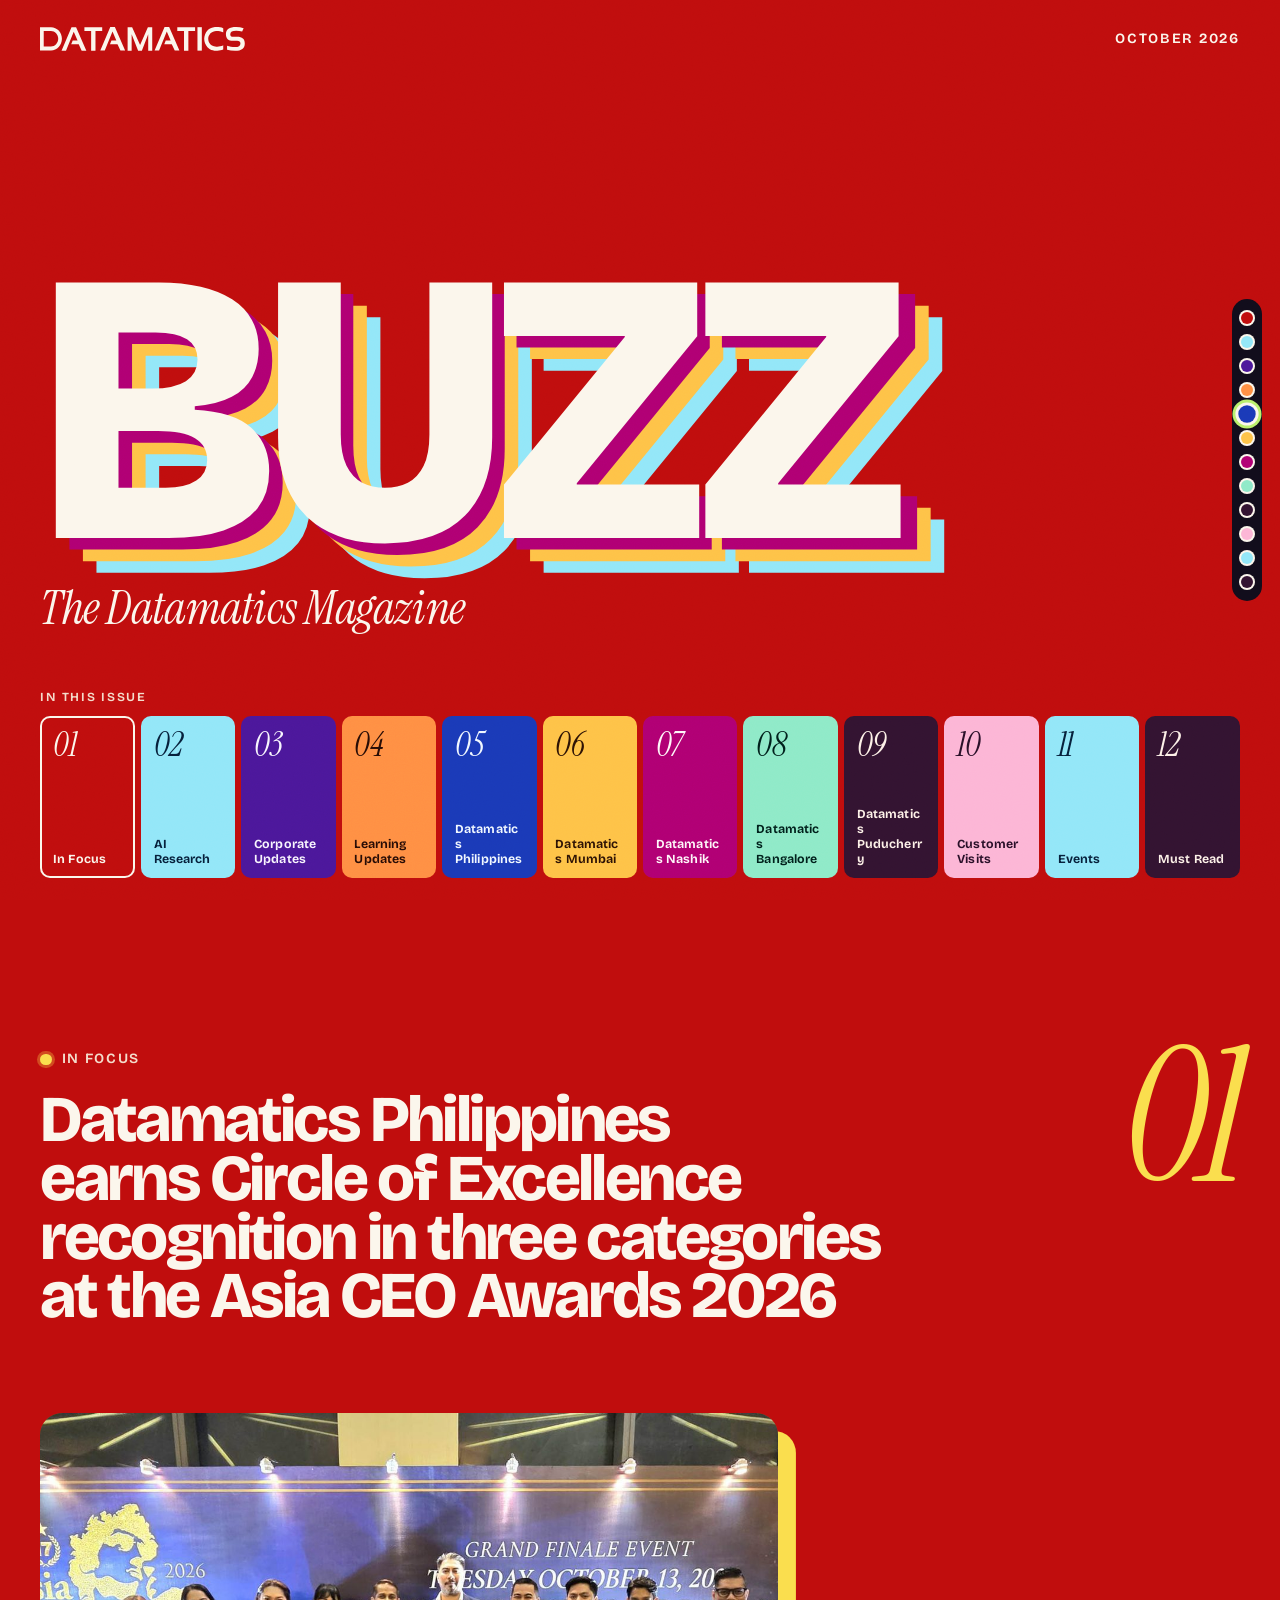
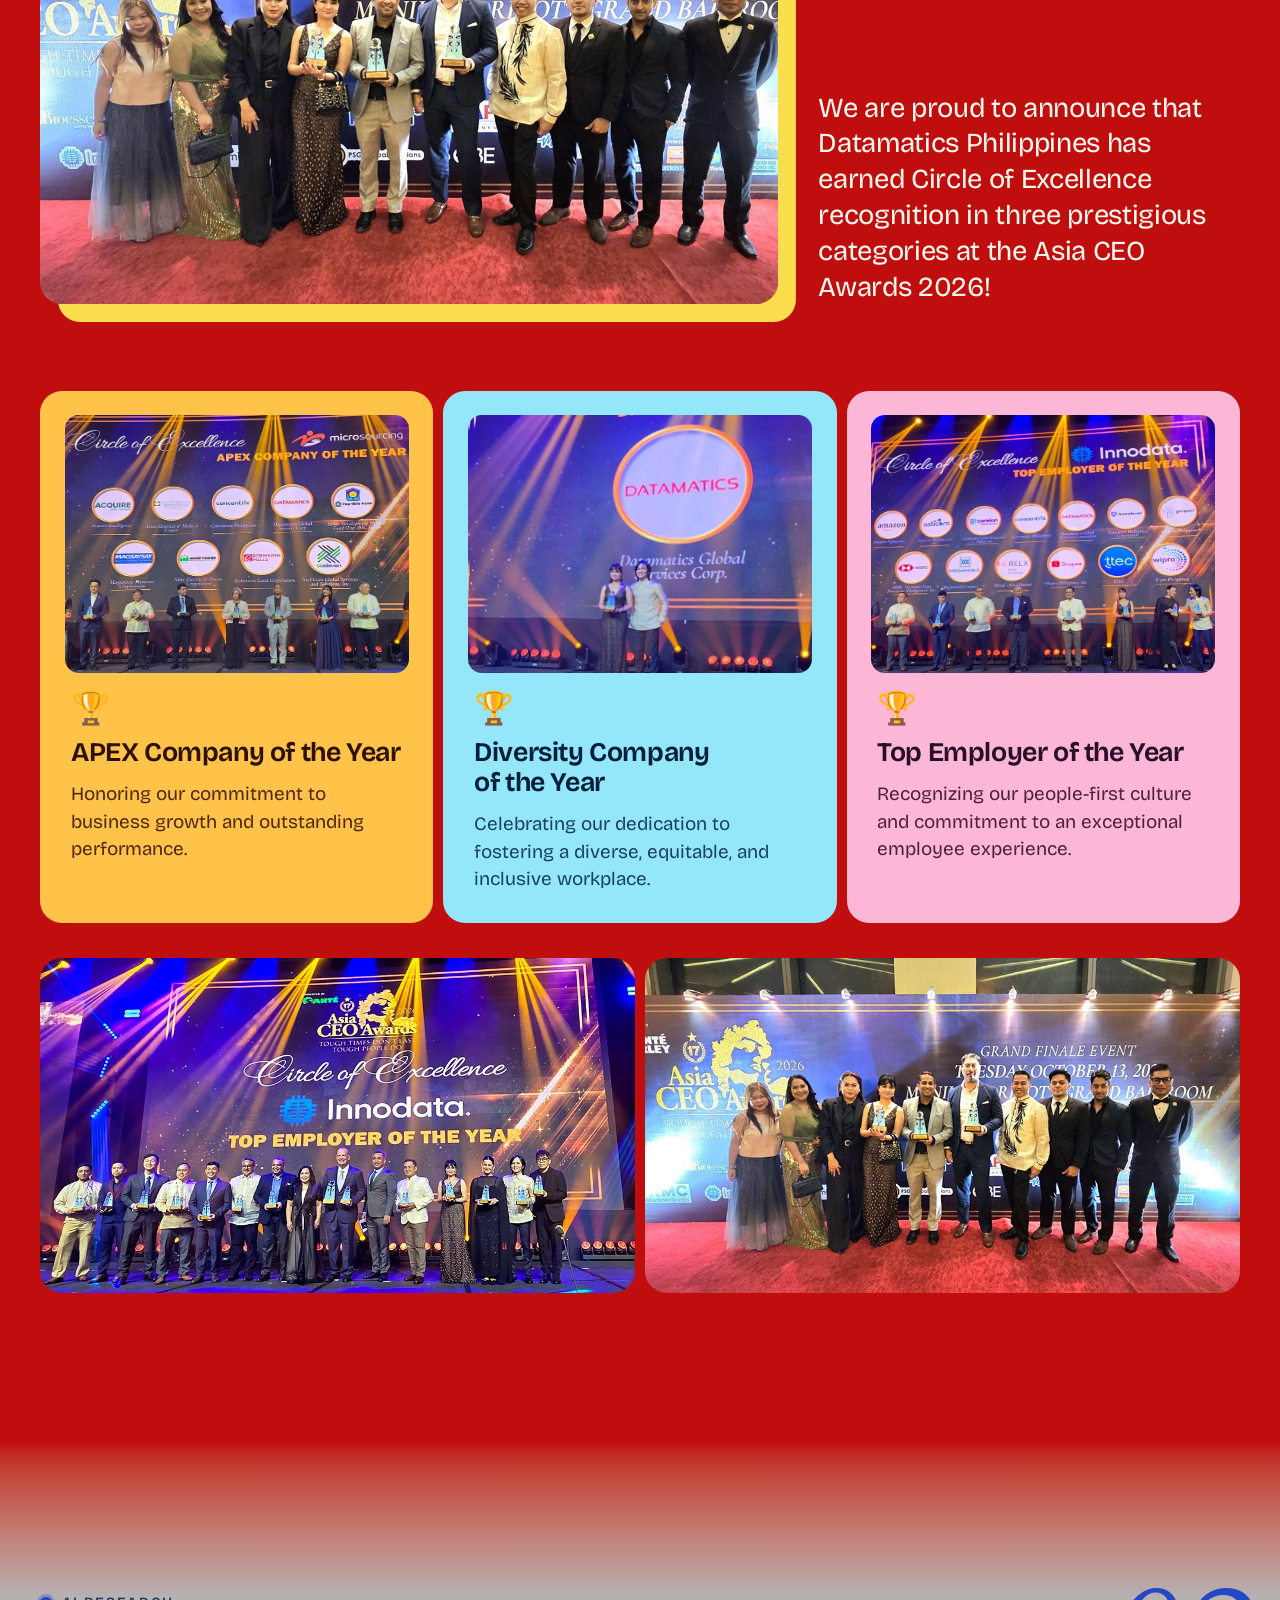
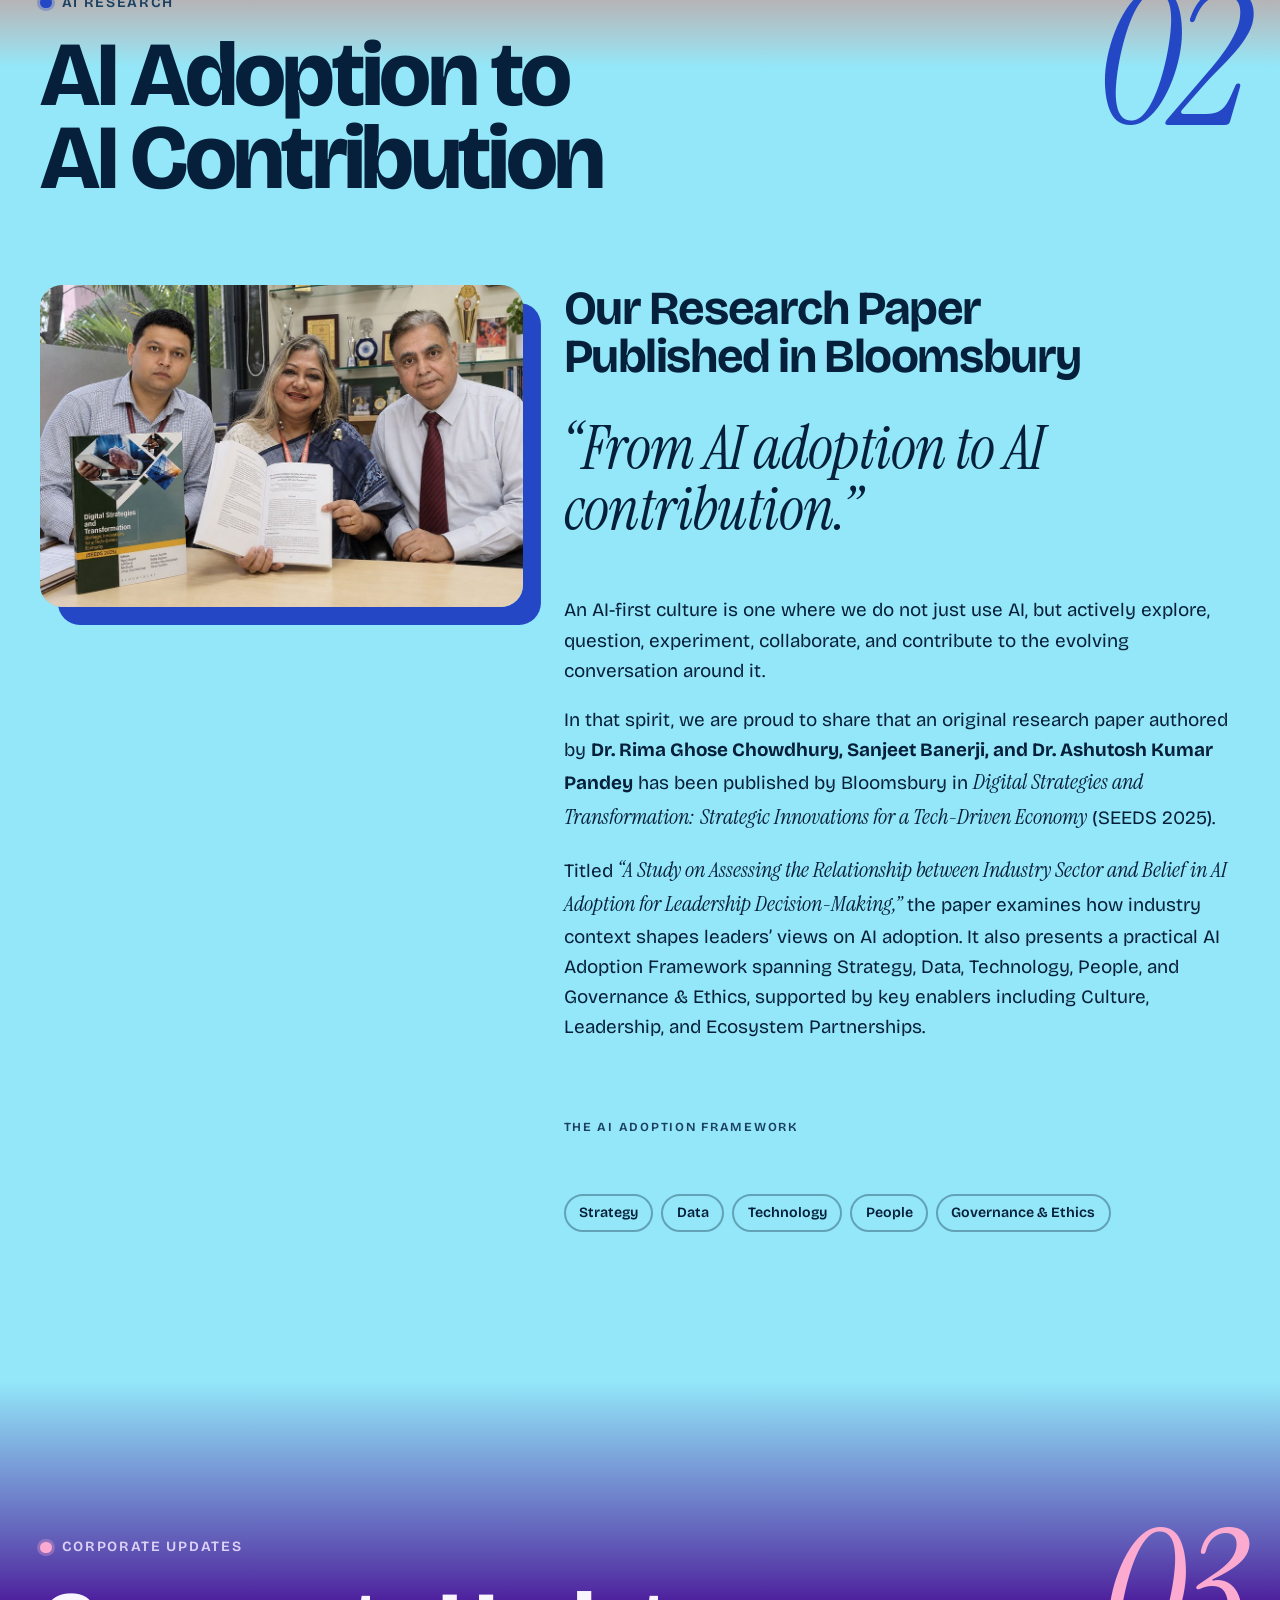
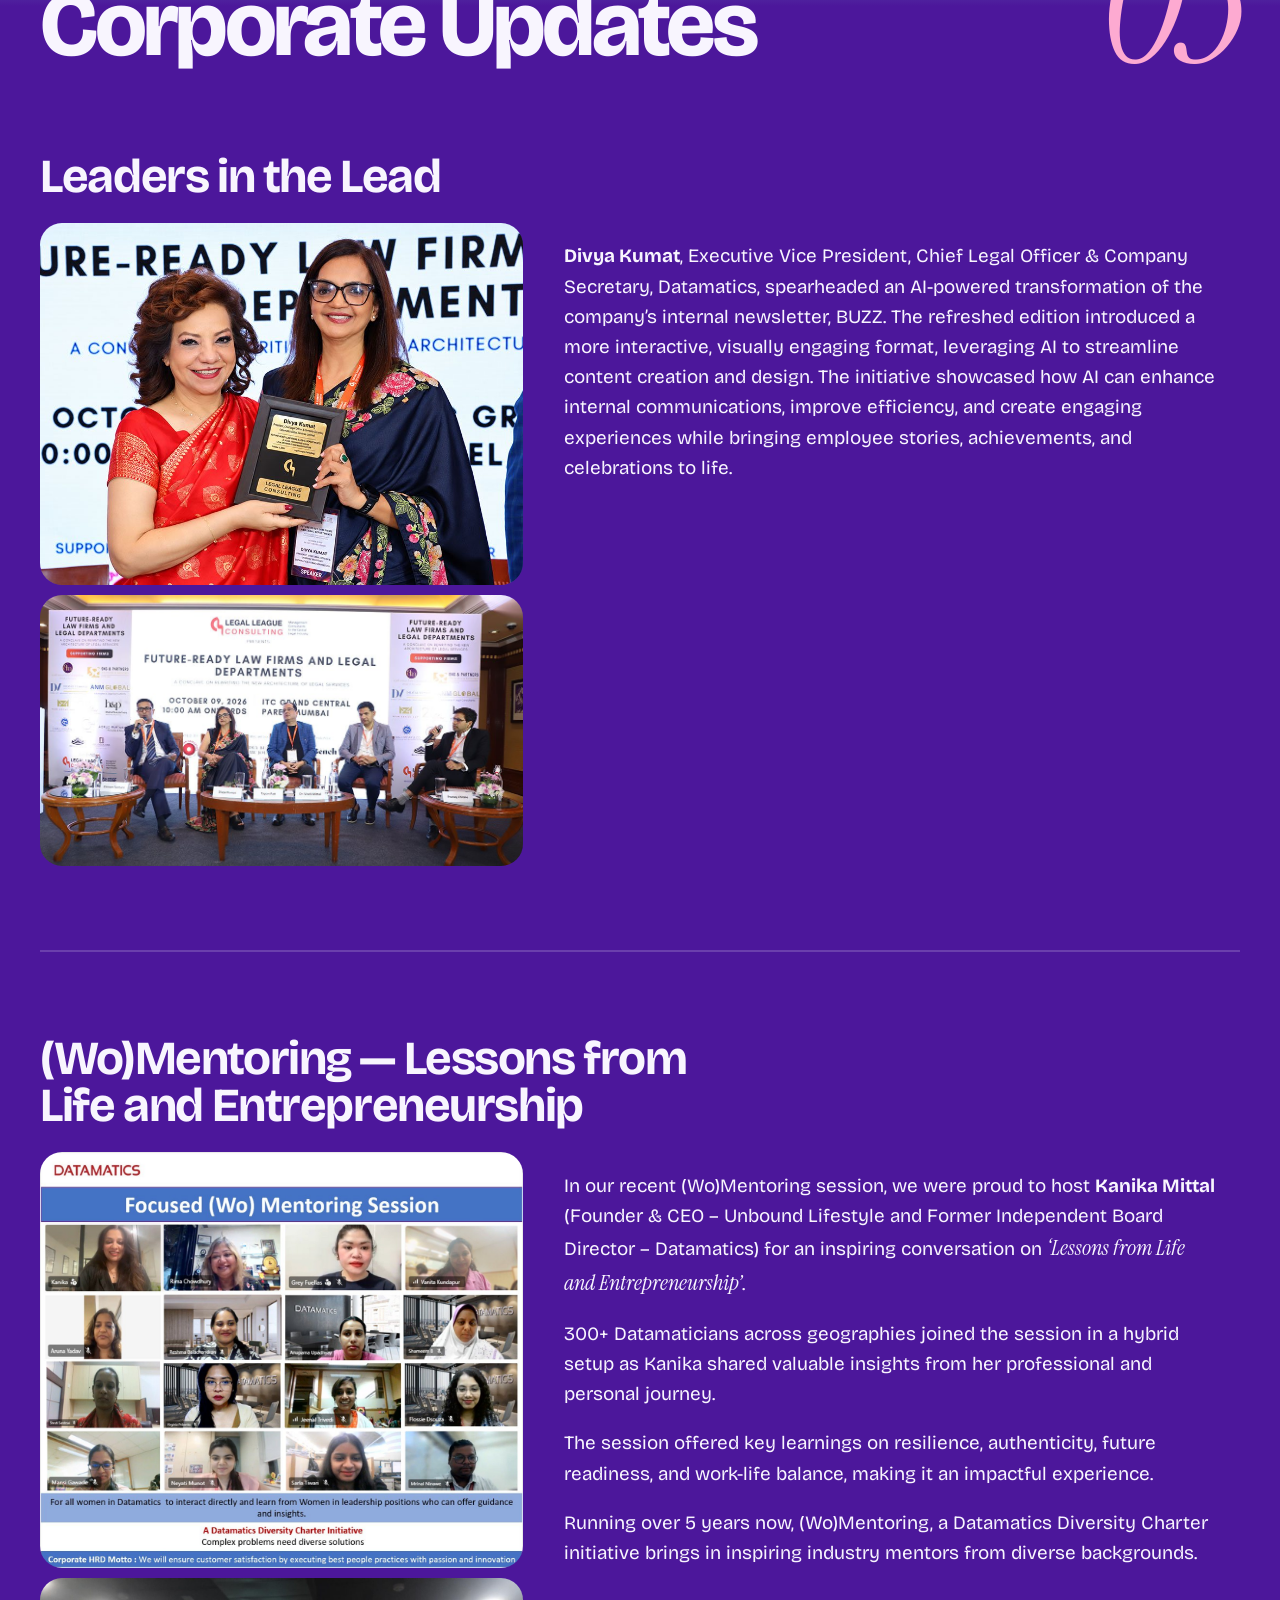
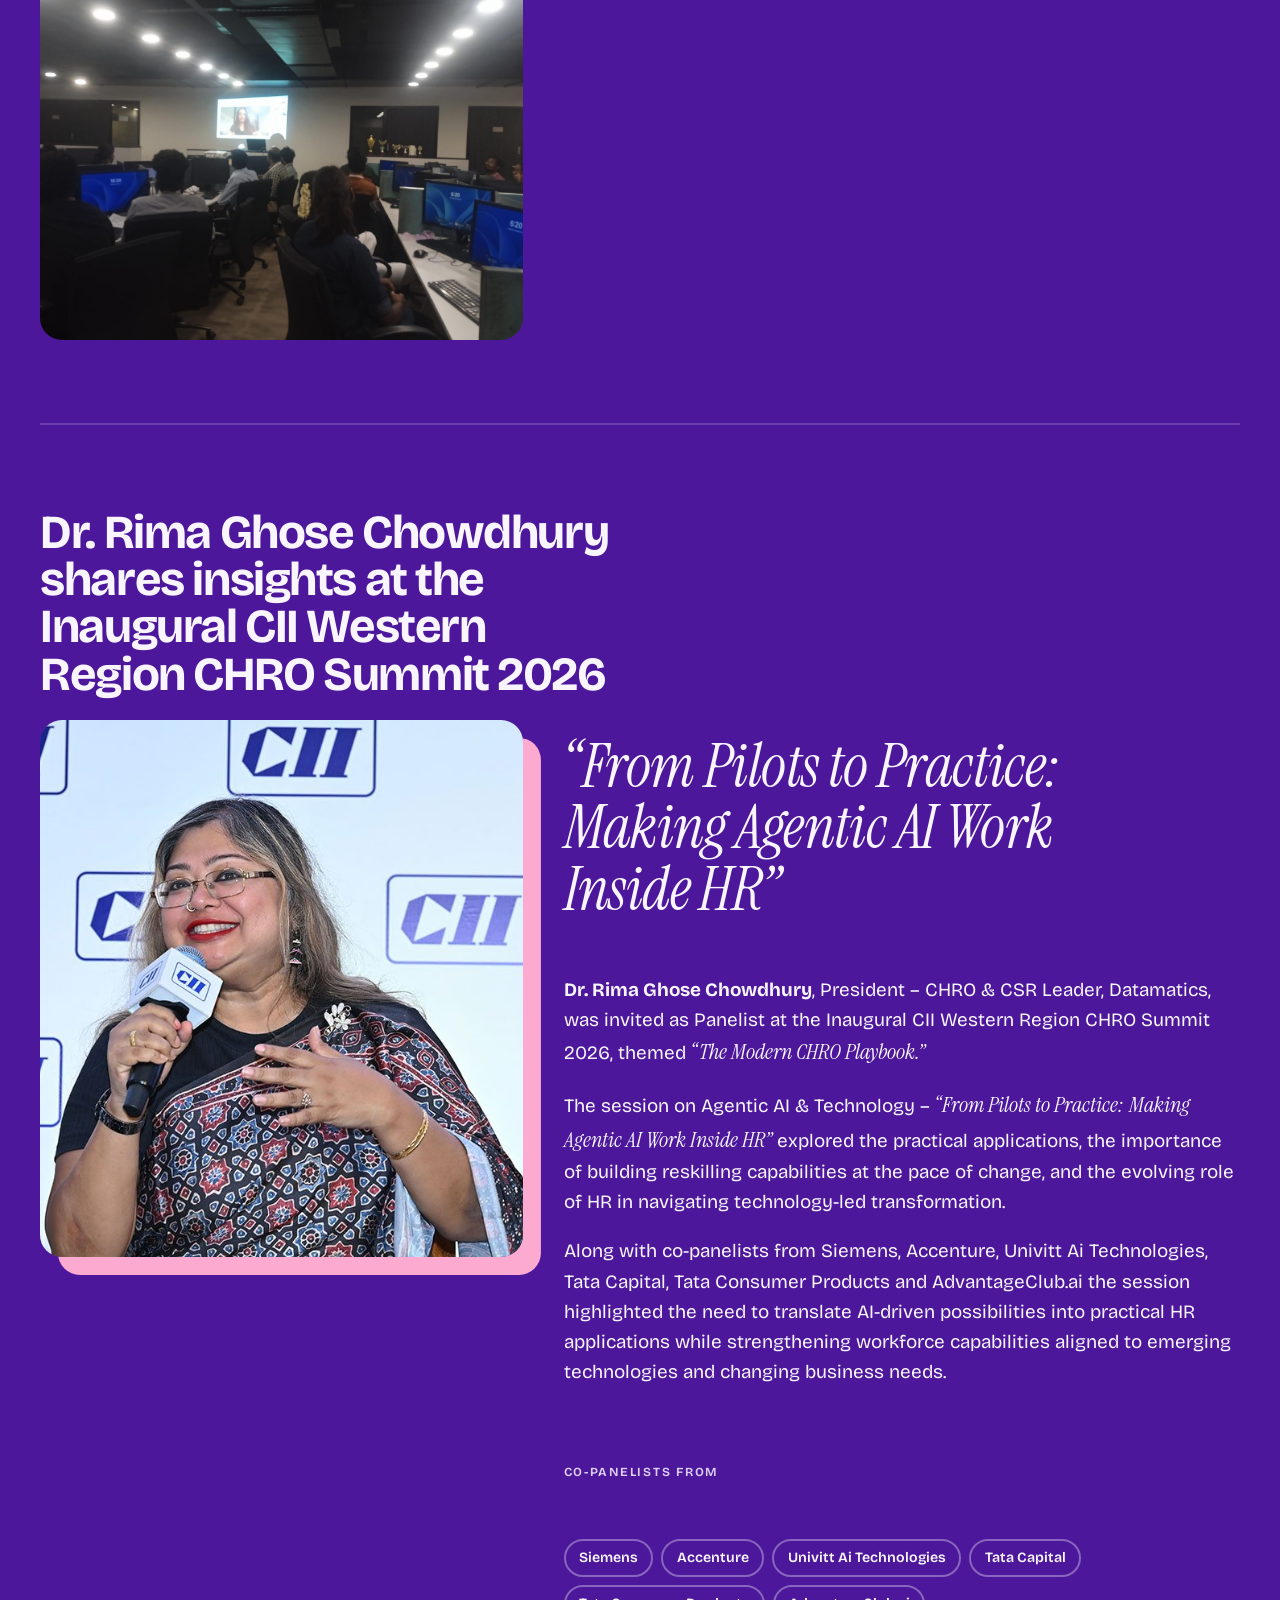
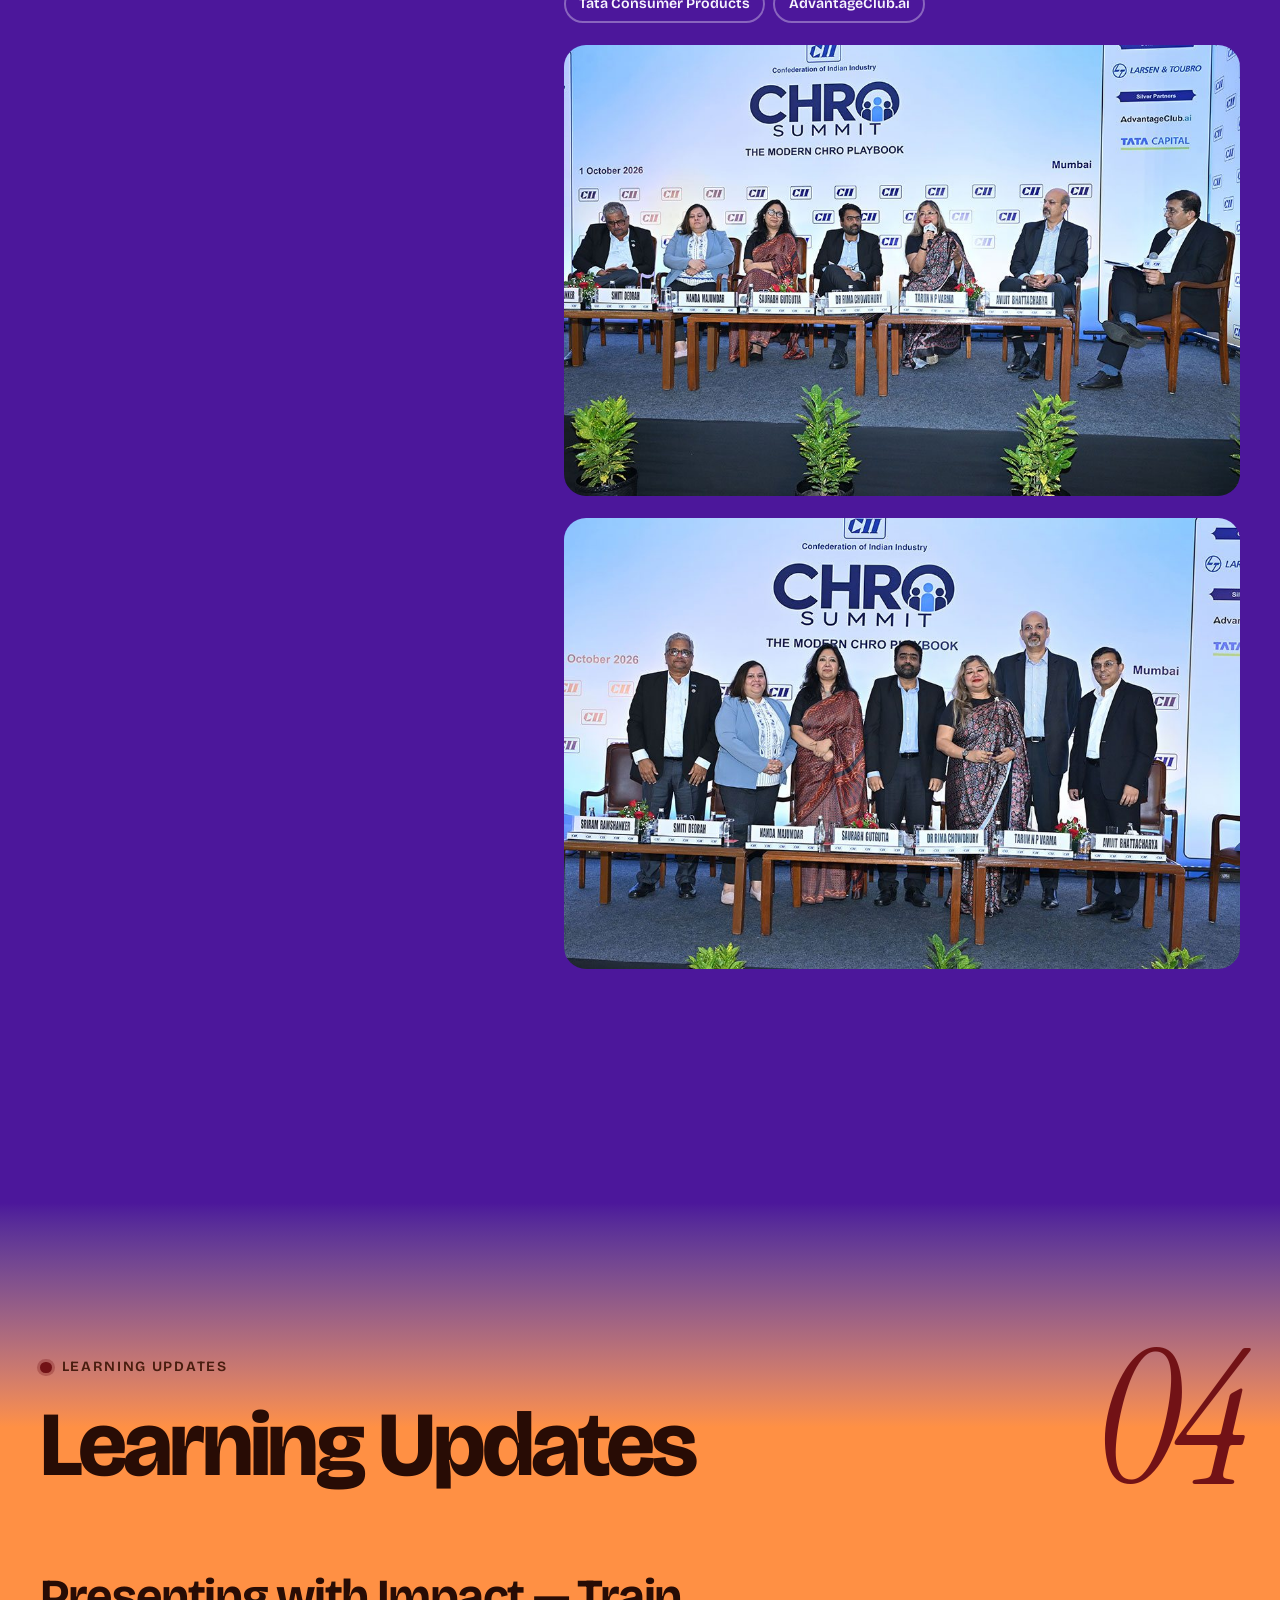
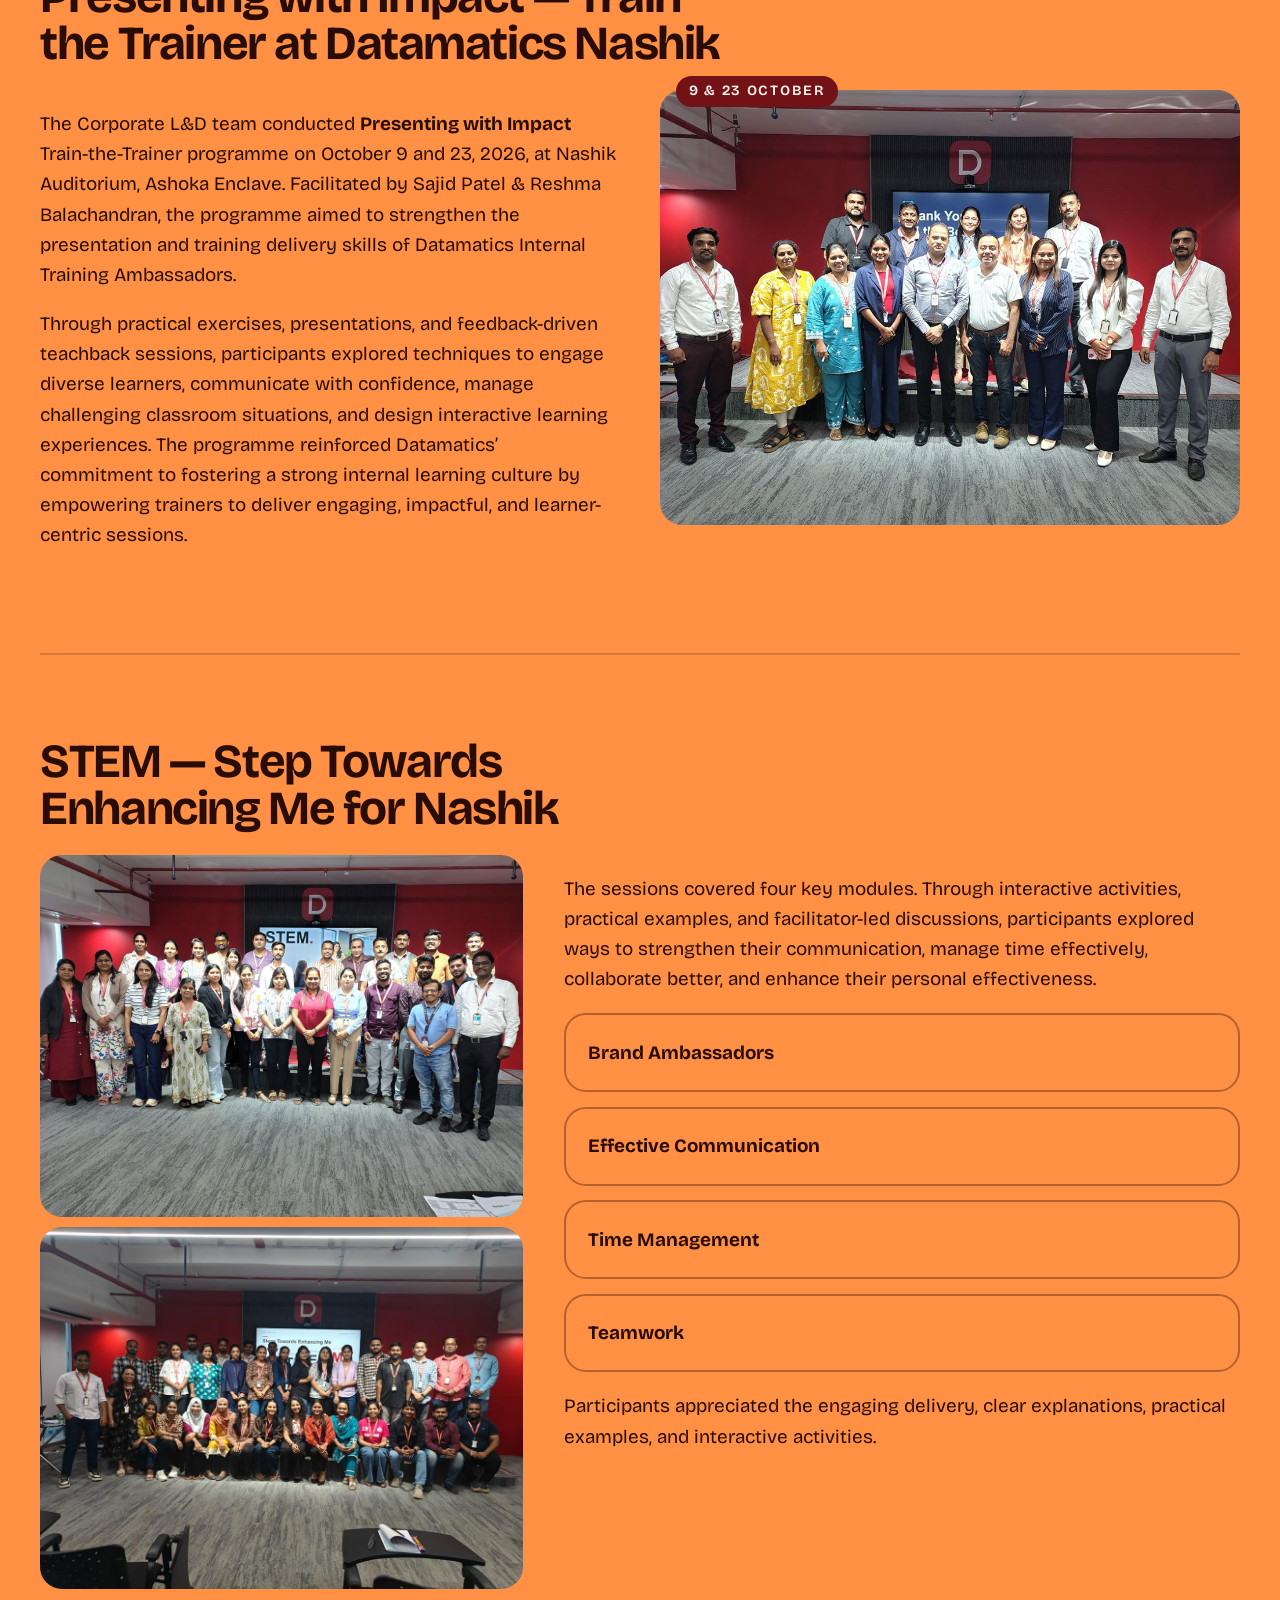
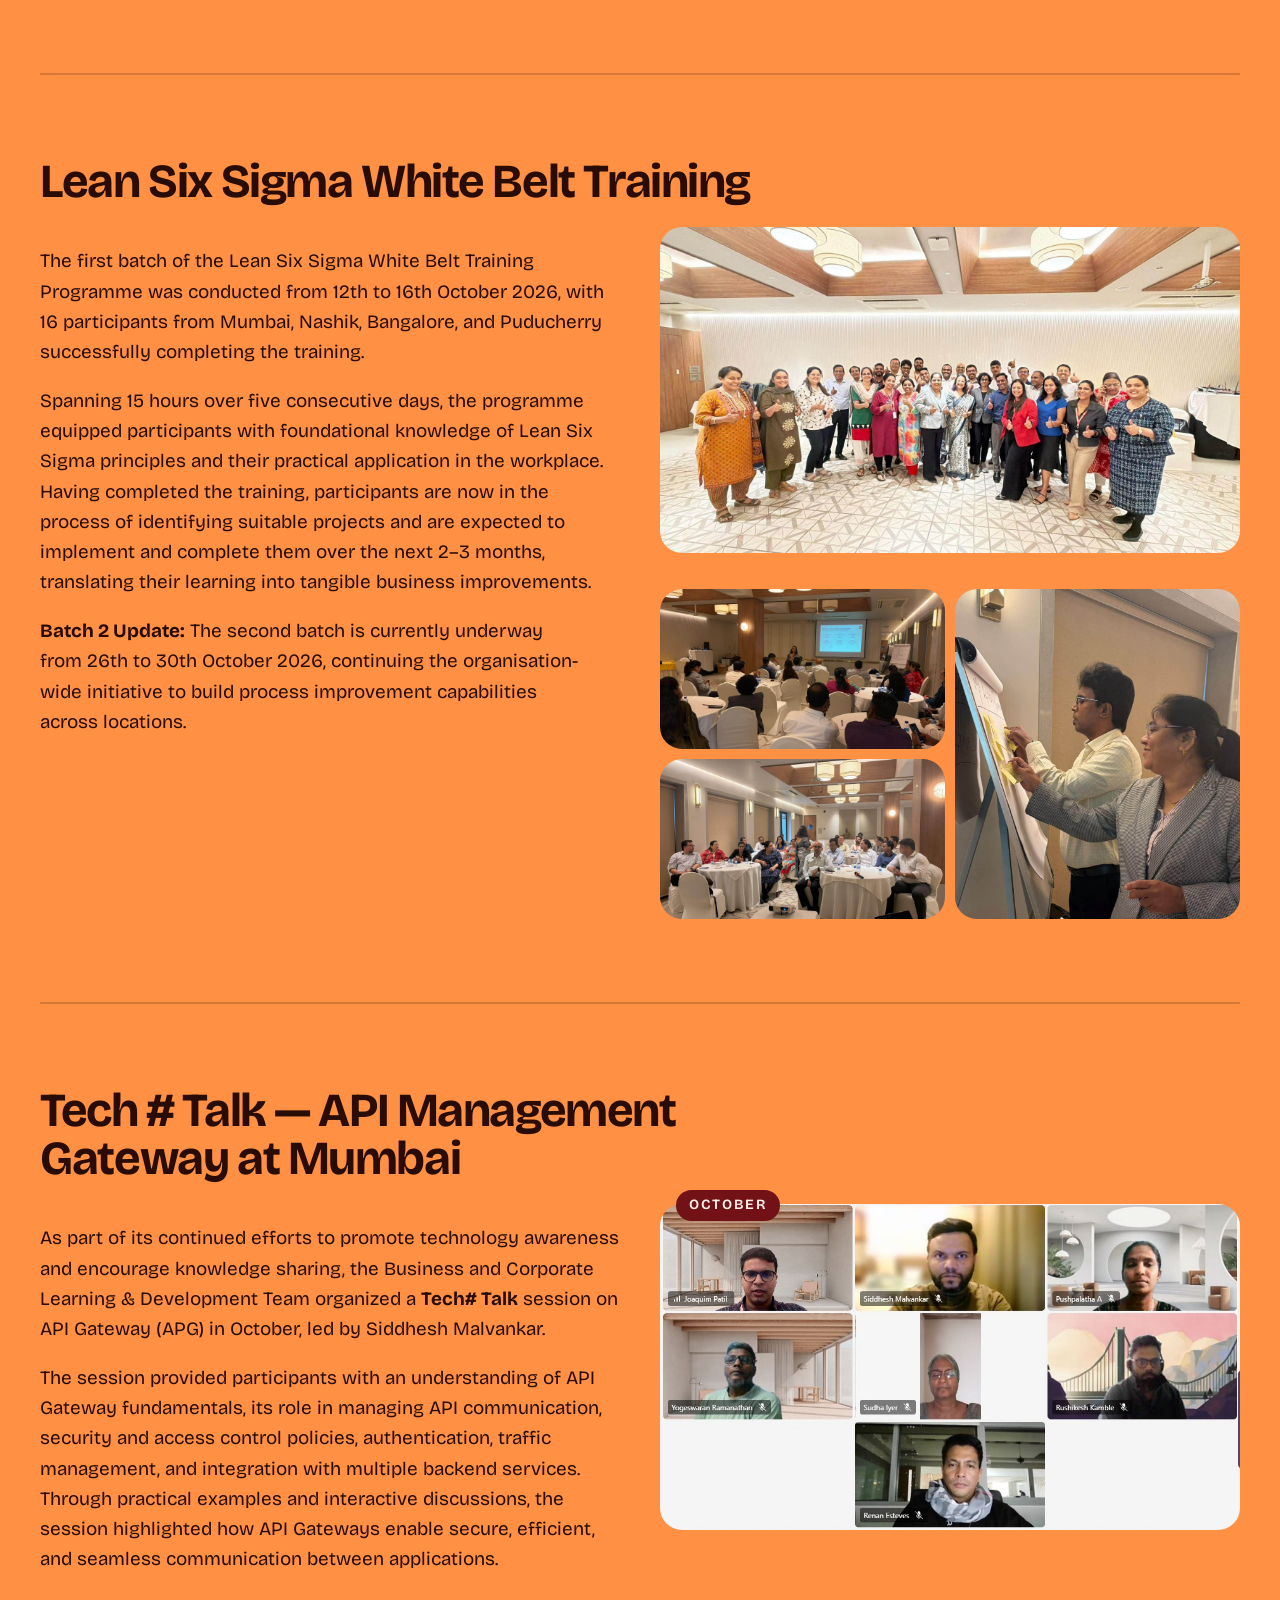
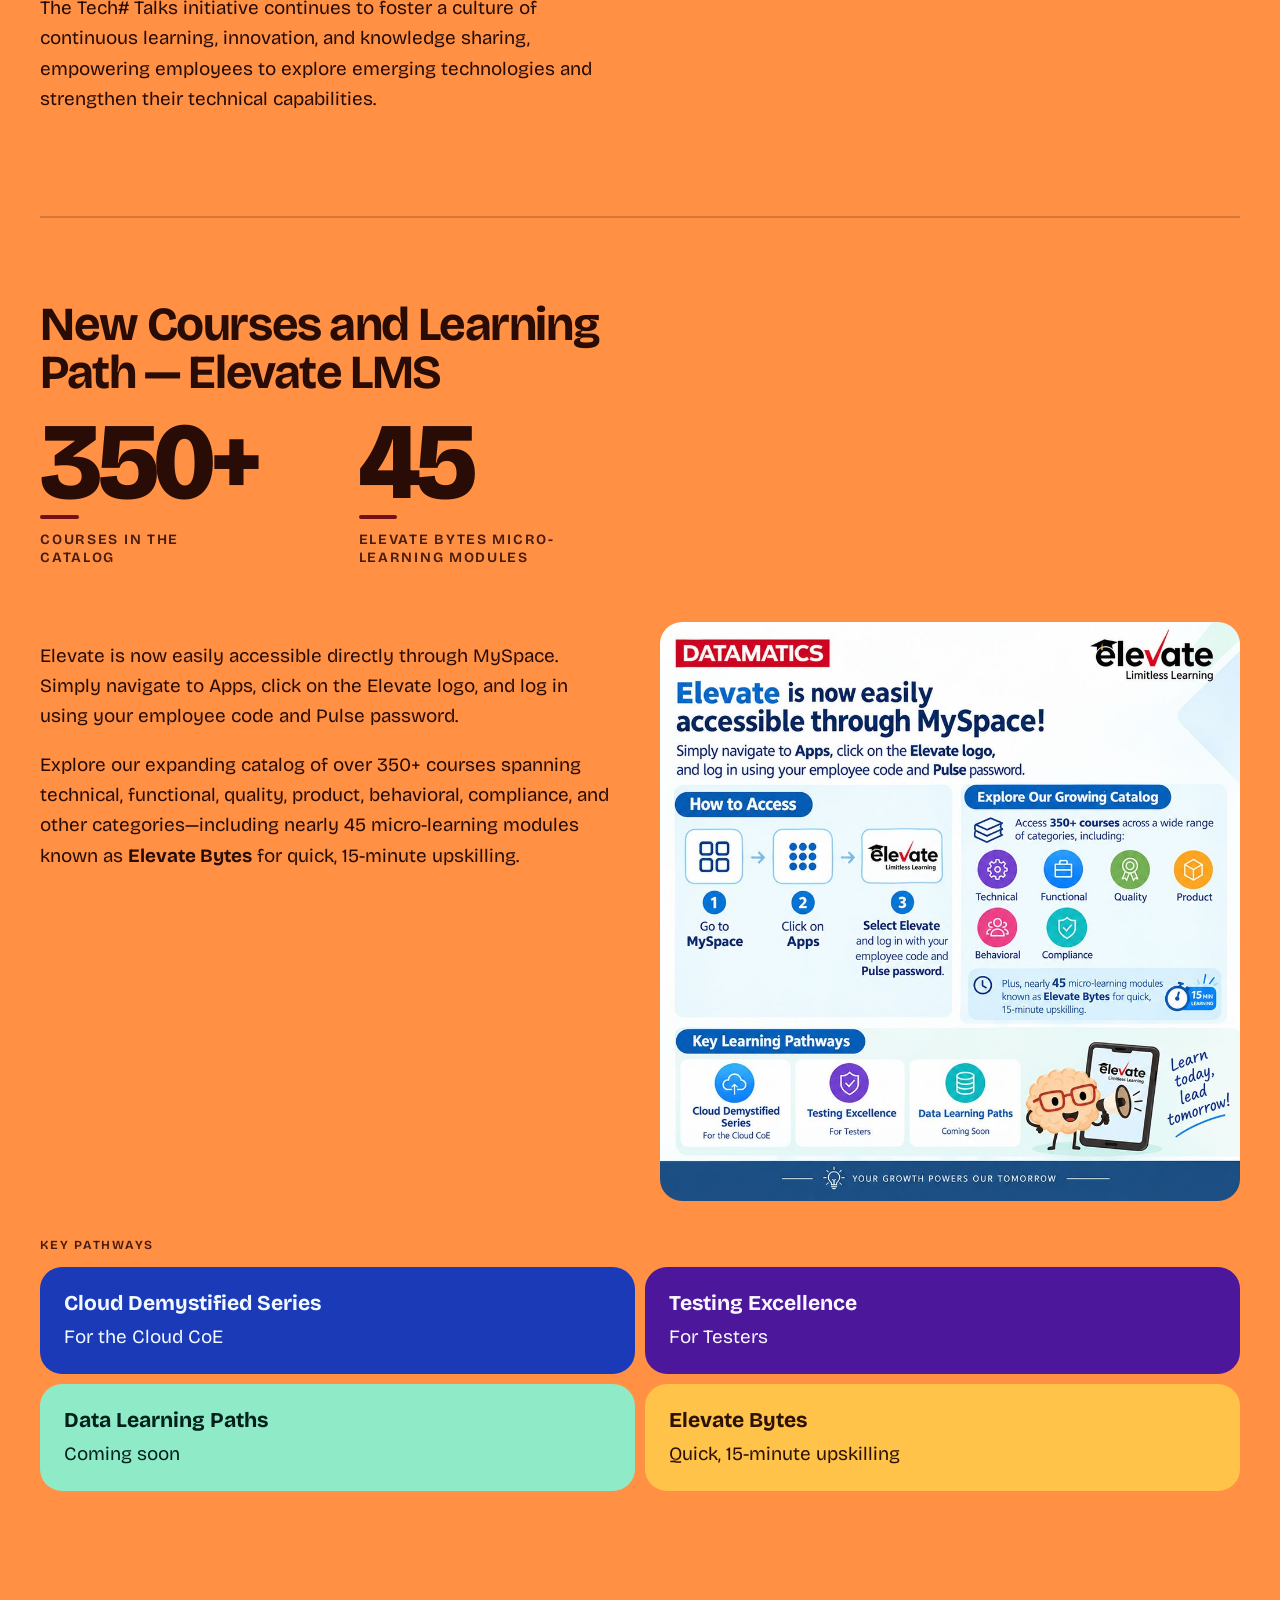
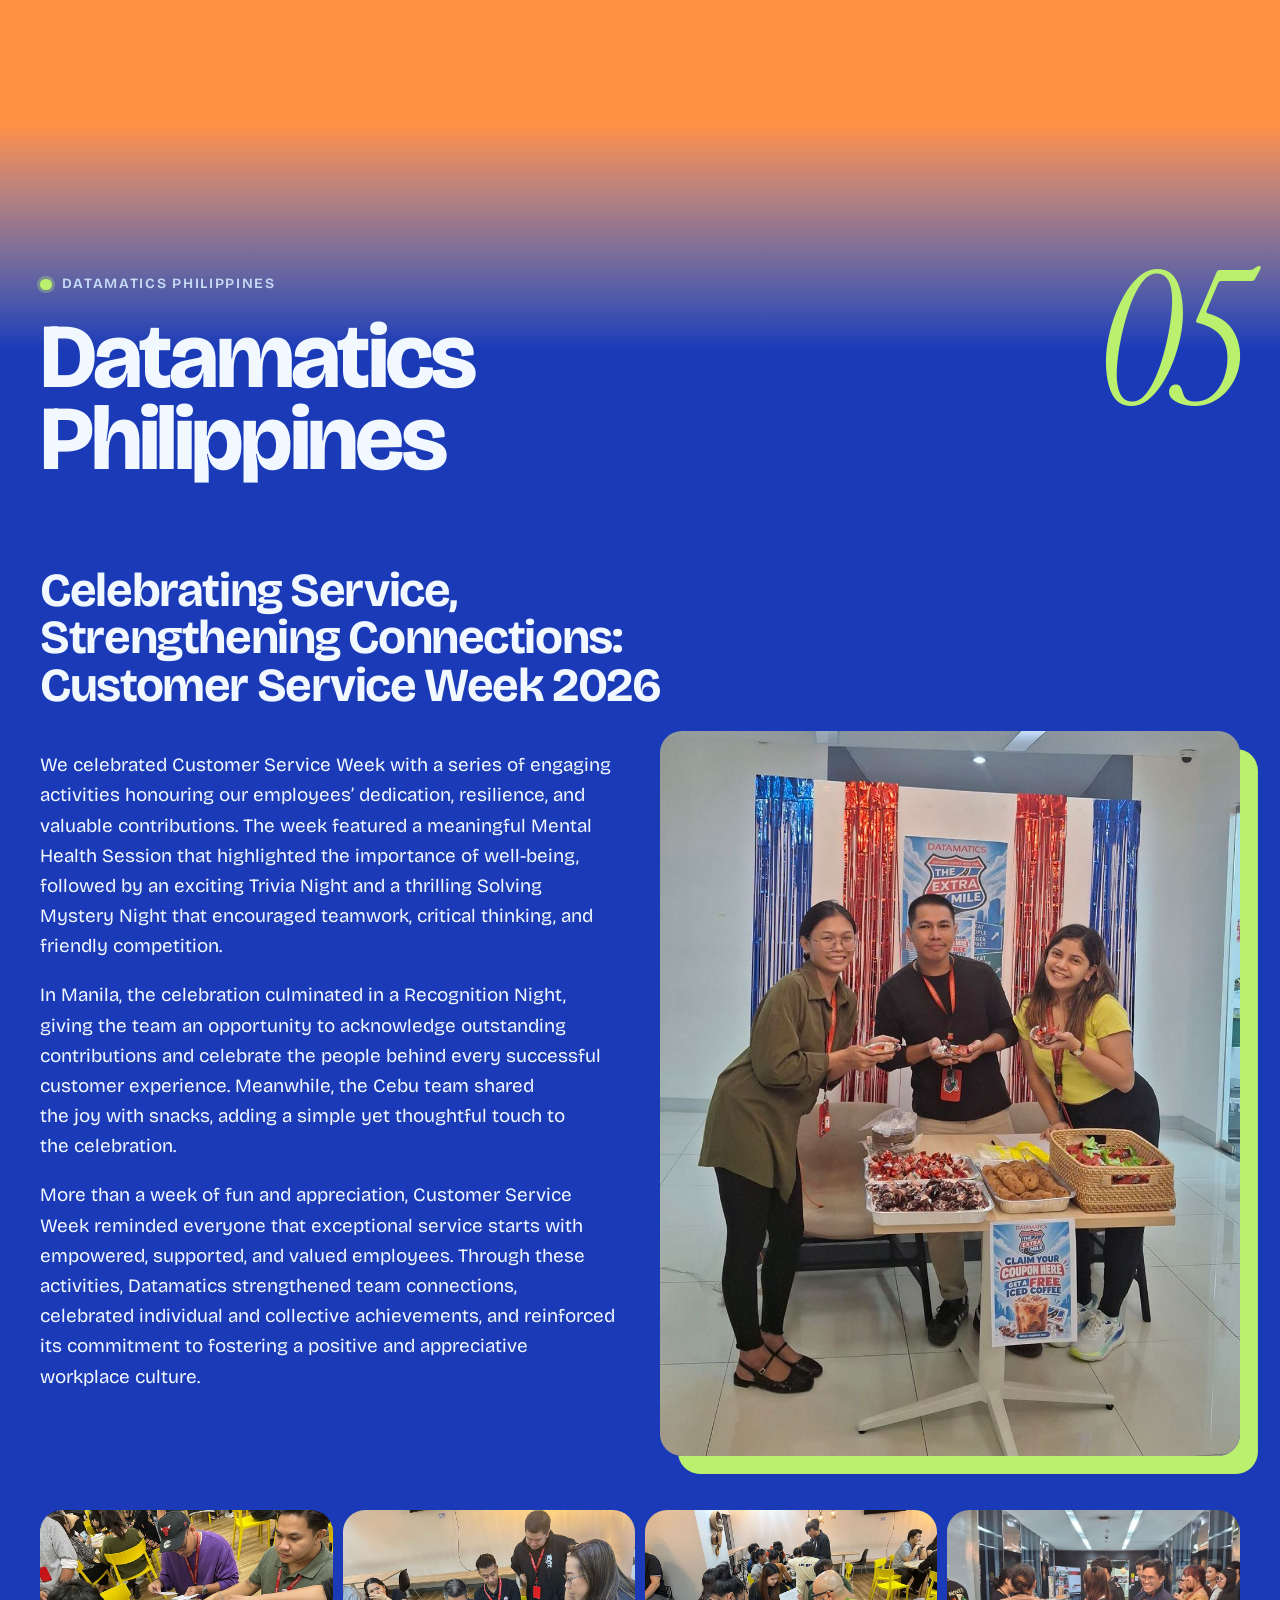
==== commit 6d7bbcdb: "Add Events (11) and Must Read (12) sections to the main page Co-Authored-By: Claude Opus 5.5 <norepl" ====
--- a/index.html
+++ b/index.html
@@ -15,30 +15,34 @@
 </head>
 <body>
 <a class="skip-link" href="#focus">Skip to the first story</a>
-<header class="masthead" id="top" data-chroma="brand"><div class="page masthead-inner"><div class="masthead-bar"><svg class="masthead-mark" viewBox="0 0 524.7 60.98" role="img" aria-label="Datamatics"><path d="M28.05.43c7.72,0,14.74,3.37,19.83,8.81,5.07,5.41,8.22,12.88,8.22,21.07h0c0,8.2-3.15,15.67-8.22,21.08-5.09,5.43-12.11,8.81-19.83,8.81H0V.43h28.05ZM28.05,10.42H9.49v39.8h18.57c5.09,0,9.73-2.23,13.08-5.82,3.39-3.61,5.48-8.59,5.48-14.08h0c0-5.49-2.09-10.47-5.48-14.08-3.35-3.58-7.99-5.81-13.08-5.81Z"></path><polygon points="159.36 .47 159.36 10.14 142.13 10.14 142.13 60.57 130.99 60.57 130.99 10.14 113.77 10.14 113.77 .47 159.36 .47"></polygon><polygon points="397.37 .47 397.37 10.14 380.15 10.14 380.15 60.57 368.99 60.57 368.99 10.14 351.76 10.14 351.76 .47 397.37 .47"></polygon><rect x="403.47" y=".47" width="11.15" height="60.1"></rect><path d="M469.21,57.89c-2.21.84-4.55,1.49-7.02,1.97-2.46.48-5.05.78-7.77.89h0c-.44.02-.89.03-1.35.05-.48,0-.95,0-1.37,0-1.49,0-3.15-.07-4.8-.25-1.43-.15-2.86-.37-4.12-.68h0c-2.62-.64-5.1-1.68-7.39-3.04-2.33-1.38-4.47-3.11-6.35-5.11-2.61-2.8-4.72-6.12-6.16-9.81-1.39-3.55-2.15-7.44-2.15-11.5h0c0-4.06.76-7.95,2.15-11.5,1.44-3.68,3.55-7.01,6.16-9.8,1.59-1.71,3.38-3.21,5.31-4.47,1.91-1.25,3.97-2.26,6.13-3.01h0c1.6-.55,3.39-.95,5.2-1.21,2.04-.3,4.12-.44,6.03-.44h0s.9,0,.9,0h.01c3.07.05,6,.31,8.77.79,2.77.48,5.38,1.19,7.84,2.12l.27.1v10.83l-.57-.25c-2.51-1.09-5.14-1.91-7.88-2.45-2.73-.55-5.57-.82-8.51-.82h-.61s-.74.02-.74.02c-2.3.06-5.15.75-7.8,1.83-2.59,1.05-4.98,2.44-6.51,3.94-.15.15-.31.31-.46.46h0c-.13.14-.28.3-.43.48-1.57,1.78-2.84,3.87-3.7,6.18-.83,2.21-1.29,4.64-1.29,7.18h0c0,2.64.5,5.15,1.38,7.44.93,2.39,2.29,4.54,3.97,6.33.46.5.96.97,1.48,1.42.52.45,1.07.86,1.63,1.24h0c1.37.94,3.6,1.99,6.23,2.72,2.1.58,4.45.95,6.81.89h.65l.67-.02c2.69-.08,5.29-.38,7.8-.92,2.51-.55,4.94-1.32,7.28-2.33l.57-.25v10.83l-.27.1Z"></path><polygon points="224.49 60.57 224.49 .47 236.04 .47 256.43 46.06 276.4 .47 287.53 .47 287.53 60.57 277.23 60.57 277.23 18.7 260.93 60.57 251.42 60.57 234.79 18.7 234.79 60.57 224.49 60.57"></polygon><path d="M505.08,25.26h-10.26c-4.87,0-7.31-2.24-7.31-6.73,0-5.88,5.05-8.82,15.13-8.82,5.33,0,10.43.72,15.32,2.12l3.76-8.86c-6.01-1.96-12.37-2.93-19.08-2.93-17.51,0-26.26,6.17-26.26,18.49,0,11.21,6.15,16.81,18.44,16.81h10.26c5.65,0,8.49,2.24,8.49,6.73,0,6.15-4.62,9.23-13.82,9.23-7.59,0-14.41-1.11-20.43-3.35v10.08c6.03,1.97,12.84,2.94,20.43,2.94,16.64,0,24.96-6.3,24.96-18.9,0-11.22-6.54-16.82-19.62-16.82Z"></path><polygon points="92.45 .47 80.67 .47 55.15 60.57 66.58 60.57 86.38 11.95 96.22 34.51 83.73 34.51 79.91 44.18 99.16 44.18 106.73 60.57 118.7 60.57 92.45 .47"></polygon><polygon points="191.82 .28 180.04 .27 154.52 60.37 165.95 60.37 185.75 11.76 195.59 34.32 183.1 34.32 179.28 43.99 198.53 43.99 206.09 60.37 218.07 60.37 191.82 .28"></polygon><polygon points="330.92 .28 319.14 .27 293.61 60.37 305.05 60.37 324.84 11.76 334.69 34.32 322.19 34.32 318.37 43.99 337.62 43.99 345.19 60.37 357.17 60.37 330.92 .28"></polygon></svg><p class="masthead-issue t-meta">October 2026</p></div><h1 class="masthead-word"><span class="visually-hidden">BUZZ October 2026</span><span class="mw-layer mw-layer-1" style="color:var(--f-philippines)" aria-hidden="true">BUZZ</span><span class="mw-layer mw-layer-2" style="color:var(--f-corporate)" aria-hidden="true">BUZZ</span><span class="mw-layer mw-layer-3" style="color:var(--f-press)" aria-hidden="true">BUZZ</span><span class="mw-main" aria-hidden="true"><span class="mw-letter">B</span><span class="mw-letter">U</span><span class="mw-letter">Z</span><span class="mw-letter">Z</span></span></h1><p class="masthead-strap t-serif">The Datamatics Magazine</p><nav class="spectrum" aria-label="In this issue"><p class="spectrum-label t-micro">In this issue</p><ol class="spectrum-list"><li class="spectrum-tile" data-chroma="focus"><a href="#focus" class="spectrum-link"><span class="spectrum-num t-serif">01</span><span class="spectrum-name">In Focus</span></a></li><li class="spectrum-tile" data-chroma="press"><a href="#research" class="spectrum-link"><span class="spectrum-num t-serif">02</span><span class="spectrum-name">AI Research</span></a></li><li class="spectrum-tile" data-chroma="analyst"><a href="#corporate" class="spectrum-link"><span class="spectrum-num t-serif">03</span><span class="spectrum-name">Corporate Updates</span></a></li><li class="spectrum-tile" data-chroma="leaders"><a href="#learning" class="spectrum-link"><span class="spectrum-num t-serif">04</span><span class="spectrum-name">Learning Updates</span></a></li><li class="spectrum-tile" data-chroma="learning"><a href="#philippines" class="spectrum-link"><span class="spectrum-num t-serif">05</span><span class="spectrum-name">Datamatics Philippines</span></a></li><li class="spectrum-tile" data-chroma="corporate"><a href="#mumbai" class="spectrum-link"><span class="spectrum-num t-serif">06</span><span class="spectrum-name">Datamatics Mumbai</span></a></li><li class="spectrum-tile" data-chroma="philippines"><a href="#nashik" class="spectrum-link"><span class="spectrum-num t-serif">07</span><span class="spectrum-name">Datamatics Nashik</span></a></li><li class="spectrum-tile" data-chroma="thoughtcast"><a href="#bangalore" class="spectrum-link"><span class="spectrum-num t-serif">08</span><span class="spectrum-name">Datamatics Bangalore</span></a></li><li class="spectrum-tile" data-chroma="mustread"><a href="#puducherry" class="spectrum-link"><span class="spectrum-num t-serif">09</span><span class="spectrum-name">Datamatics Puducherry</span></a></li><li class="spectrum-tile" data-chroma="quiz"><a href="#visits" class="spectrum-link"><span class="spectrum-num t-serif">10</span><span class="spectrum-name">Customer Visits</span></a></li></ol></nav></div></header>
-<nav class="rail" aria-label="Chapters"><ol class="rail-list"><li class="rail-stop" data-chroma="focus"><a href="#focus" class="rail-link"><span class="rail-swatch" aria-hidden="true"></span><span class="rail-label"><span class="rail-num" aria-hidden="true">01</span>In Focus</span></a></li><li class="rail-stop" data-chroma="press"><a href="#research" class="rail-link"><span class="rail-swatch" aria-hidden="true"></span><span class="rail-label"><span class="rail-num" aria-hidden="true">02</span>AI Research</span></a></li><li class="rail-stop" data-chroma="analyst"><a href="#corporate" class="rail-link"><span class="rail-swatch" aria-hidden="true"></span><span class="rail-label"><span class="rail-num" aria-hidden="true">03</span>Corporate Updates</span></a></li><li class="rail-stop" data-chroma="leaders"><a href="#learning" class="rail-link"><span class="rail-swatch" aria-hidden="true"></span><span class="rail-label"><span class="rail-num" aria-hidden="true">04</span>Learning Updates</span></a></li><li class="rail-stop" data-chroma="learning"><a href="#philippines" class="rail-link"><span class="rail-swatch" aria-hidden="true"></span><span class="rail-label"><span class="rail-num" aria-hidden="true">05</span>Datamatics Philippines</span></a></li><li class="rail-stop" data-chroma="corporate"><a href="#mumbai" class="rail-link"><span class="rail-swatch" aria-hidden="true"></span><span class="rail-label"><span class="rail-num" aria-hidden="true">06</span>Datamatics Mumbai</span></a></li><li class="rail-stop" data-chroma="philippines"><a href="#nashik" class="rail-link"><span class="rail-swatch" aria-hidden="true"></span><span class="rail-label"><span class="rail-num" aria-hidden="true">07</span>Datamatics Nashik</span></a></li><li class="rail-stop" data-chroma="thoughtcast"><a href="#bangalore" class="rail-link"><span class="rail-swatch" aria-hidden="true"></span><span class="rail-label"><span class="rail-num" aria-hidden="true">08</span>Datamatics Bangalore</span></a></li><li class="rail-stop" data-chroma="mustread"><a href="#puducherry" class="rail-link"><span class="rail-swatch" aria-hidden="true"></span><span class="rail-label"><span class="rail-num" aria-hidden="true">09</span>Datamatics Puducherry</span></a></li><li class="rail-stop" data-chroma="quiz"><a href="#visits" class="rail-link"><span class="rail-swatch" aria-hidden="true"></span><span class="rail-label"><span class="rail-num" aria-hidden="true">10</span>Customer Visits</span></a></li></ol></nav>
+<header class="masthead" id="top" data-chroma="brand"><div class="page masthead-inner"><div class="masthead-bar"><svg class="masthead-mark" viewBox="0 0 524.7 60.98" role="img" aria-label="Datamatics"><path d="M28.05.43c7.72,0,14.74,3.37,19.83,8.81,5.07,5.41,8.22,12.88,8.22,21.07h0c0,8.2-3.15,15.67-8.22,21.08-5.09,5.43-12.11,8.81-19.83,8.81H0V.43h28.05ZM28.05,10.42H9.49v39.8h18.57c5.09,0,9.73-2.23,13.08-5.82,3.39-3.61,5.48-8.59,5.48-14.08h0c0-5.49-2.09-10.47-5.48-14.08-3.35-3.58-7.99-5.81-13.08-5.81Z"></path><polygon points="159.36 .47 159.36 10.14 142.13 10.14 142.13 60.57 130.99 60.57 130.99 10.14 113.77 10.14 113.77 .47 159.36 .47"></polygon><polygon points="397.37 .47 397.37 10.14 380.15 10.14 380.15 60.57 368.99 60.57 368.99 10.14 351.76 10.14 351.76 .47 397.37 .47"></polygon><rect x="403.47" y=".47" width="11.15" height="60.1"></rect><path d="M469.21,57.89c-2.21.84-4.55,1.49-7.02,1.97-2.46.48-5.05.78-7.77.89h0c-.44.02-.89.03-1.35.05-.48,0-.95,0-1.37,0-1.49,0-3.15-.07-4.8-.25-1.43-.15-2.86-.37-4.12-.68h0c-2.62-.64-5.1-1.68-7.39-3.04-2.33-1.38-4.47-3.11-6.35-5.11-2.61-2.8-4.72-6.12-6.16-9.81-1.39-3.55-2.15-7.44-2.15-11.5h0c0-4.06.76-7.95,2.15-11.5,1.44-3.68,3.55-7.01,6.16-9.8,1.59-1.71,3.38-3.21,5.31-4.47,1.91-1.25,3.97-2.26,6.13-3.01h0c1.6-.55,3.39-.95,5.2-1.21,2.04-.3,4.12-.44,6.03-.44h0s.9,0,.9,0h.01c3.07.05,6,.31,8.77.79,2.77.48,5.38,1.19,7.84,2.12l.27.1v10.83l-.57-.25c-2.51-1.09-5.14-1.91-7.88-2.45-2.73-.55-5.57-.82-8.51-.82h-.61s-.74.02-.74.02c-2.3.06-5.15.75-7.8,1.83-2.59,1.05-4.98,2.44-6.51,3.94-.15.15-.31.31-.46.46h0c-.13.14-.28.3-.43.48-1.57,1.78-2.84,3.87-3.7,6.18-.83,2.21-1.29,4.64-1.29,7.18h0c0,2.64.5,5.15,1.38,7.44.93,2.39,2.29,4.54,3.97,6.33.46.5.96.97,1.48,1.42.52.45,1.07.86,1.63,1.24h0c1.37.94,3.6,1.99,6.23,2.72,2.1.58,4.45.95,6.81.89h.65l.67-.02c2.69-.08,5.29-.38,7.8-.92,2.51-.55,4.94-1.32,7.28-2.33l.57-.25v10.83l-.27.1Z"></path><polygon points="224.49 60.57 224.49 .47 236.04 .47 256.43 46.06 276.4 .47 287.53 .47 287.53 60.57 277.23 60.57 277.23 18.7 260.93 60.57 251.42 60.57 234.79 18.7 234.79 60.57 224.49 60.57"></polygon><path d="M505.08,25.26h-10.26c-4.87,0-7.31-2.24-7.31-6.73,0-5.88,5.05-8.82,15.13-8.82,5.33,0,10.43.72,15.32,2.12l3.76-8.86c-6.01-1.96-12.37-2.93-19.08-2.93-17.51,0-26.26,6.17-26.26,18.49,0,11.21,6.15,16.81,18.44,16.81h10.26c5.65,0,8.49,2.24,8.49,6.73,0,6.15-4.62,9.23-13.82,9.23-7.59,0-14.41-1.11-20.43-3.35v10.08c6.03,1.97,12.84,2.94,20.43,2.94,16.64,0,24.96-6.3,24.96-18.9,0-11.22-6.54-16.82-19.62-16.82Z"></path><polygon points="92.45 .47 80.67 .47 55.15 60.57 66.58 60.57 86.38 11.95 96.22 34.51 83.73 34.51 79.91 44.18 99.16 44.18 106.73 60.57 118.7 60.57 92.45 .47"></polygon><polygon points="191.82 .28 180.04 .27 154.52 60.37 165.95 60.37 185.75 11.76 195.59 34.32 183.1 34.32 179.28 43.99 198.53 43.99 206.09 60.37 218.07 60.37 191.82 .28"></polygon><polygon points="330.92 .28 319.14 .27 293.61 60.37 305.05 60.37 324.84 11.76 334.69 34.32 322.19 34.32 318.37 43.99 337.62 43.99 345.19 60.37 357.17 60.37 330.92 .28"></polygon></svg><p class="masthead-issue t-meta">October 2026</p></div><h1 class="masthead-word"><span class="visually-hidden">BUZZ October 2026</span><span class="mw-layer mw-layer-1" style="color:var(--f-philippines)" aria-hidden="true">BUZZ</span><span class="mw-layer mw-layer-2" style="color:var(--f-corporate)" aria-hidden="true">BUZZ</span><span class="mw-layer mw-layer-3" style="color:var(--f-press)" aria-hidden="true">BUZZ</span><span class="mw-main" aria-hidden="true"><span class="mw-letter">B</span><span class="mw-letter">U</span><span class="mw-letter">Z</span><span class="mw-letter">Z</span></span></h1><p class="masthead-strap t-serif">The Datamatics Magazine</p><nav class="spectrum" aria-label="In this issue"><p class="spectrum-label t-micro">In this issue</p><ol class="spectrum-list"><li class="spectrum-tile" data-chroma="focus"><a href="#focus" class="spectrum-link"><span class="spectrum-num t-serif">01</span><span class="spectrum-name">In Focus</span></a></li><li class="spectrum-tile" data-chroma="press"><a href="#research" class="spectrum-link"><span class="spectrum-num t-serif">02</span><span class="spectrum-name">AI Research</span></a></li><li class="spectrum-tile" data-chroma="analyst"><a href="#corporate" class="spectrum-link"><span class="spectrum-num t-serif">03</span><span class="spectrum-name">Corporate Updates</span></a></li><li class="spectrum-tile" data-chroma="leaders"><a href="#learning" class="spectrum-link"><span class="spectrum-num t-serif">04</span><span class="spectrum-name">Learning Updates</span></a></li><li class="spectrum-tile" data-chroma="learning"><a href="#philippines" class="spectrum-link"><span class="spectrum-num t-serif">05</span><span class="spectrum-name">Datamatics Philippines</span></a></li><li class="spectrum-tile" data-chroma="corporate"><a href="#mumbai" class="spectrum-link"><span class="spectrum-num t-serif">06</span><span class="spectrum-name">Datamatics Mumbai</span></a></li><li class="spectrum-tile" data-chroma="philippines"><a href="#nashik" class="spectrum-link"><span class="spectrum-num t-serif">07</span><span class="spectrum-name">Datamatics Nashik</span></a></li><li class="spectrum-tile" data-chroma="thoughtcast"><a href="#bangalore" class="spectrum-link"><span class="spectrum-num t-serif">08</span><span class="spectrum-name">Datamatics Bangalore</span></a></li><li class="spectrum-tile" data-chroma="mustread"><a href="#puducherry" class="spectrum-link"><span class="spectrum-num t-serif">09</span><span class="spectrum-name">Datamatics Puducherry</span></a></li><li class="spectrum-tile" data-chroma="quiz"><a href="#visits" class="spectrum-link"><span class="spectrum-num t-serif">10</span><span class="spectrum-name">Customer Visits</span></a></li><li class="spectrum-tile" data-chroma="press"><a href="#events" class="spectrum-link"><span class="spectrum-num t-serif">11</span><span class="spectrum-name">Events</span></a></li><li class="spectrum-tile" data-chroma="mustread"><a href="#mustread" class="spectrum-link"><span class="spectrum-num t-serif">12</span><span class="spectrum-name">Must Read</span></a></li></ol></nav></div></header>
+<nav class="rail" aria-label="Chapters"><ol class="rail-list"><li class="rail-stop" data-chroma="focus"><a href="#focus" class="rail-link"><span class="rail-swatch" aria-hidden="true"></span><span class="rail-label"><span class="rail-num" aria-hidden="true">01</span>In Focus</span></a></li><li class="rail-stop" data-chroma="press"><a href="#research" class="rail-link"><span class="rail-swatch" aria-hidden="true"></span><span class="rail-label"><span class="rail-num" aria-hidden="true">02</span>AI Research</span></a></li><li class="rail-stop" data-chroma="analyst"><a href="#corporate" class="rail-link"><span class="rail-swatch" aria-hidden="true"></span><span class="rail-label"><span class="rail-num" aria-hidden="true">03</span>Corporate Updates</span></a></li><li class="rail-stop" data-chroma="leaders"><a href="#learning" class="rail-link"><span class="rail-swatch" aria-hidden="true"></span><span class="rail-label"><span class="rail-num" aria-hidden="true">04</span>Learning Updates</span></a></li><li class="rail-stop" data-chroma="learning"><a href="#philippines" class="rail-link"><span class="rail-swatch" aria-hidden="true"></span><span class="rail-label"><span class="rail-num" aria-hidden="true">05</span>Datamatics Philippines</span></a></li><li class="rail-stop" data-chroma="corporate"><a href="#mumbai" class="rail-link"><span class="rail-swatch" aria-hidden="true"></span><span class="rail-label"><span class="rail-num" aria-hidden="true">06</span>Datamatics Mumbai</span></a></li><li class="rail-stop" data-chroma="philippines"><a href="#nashik" class="rail-link"><span class="rail-swatch" aria-hidden="true"></span><span class="rail-label"><span class="rail-num" aria-hidden="true">07</span>Datamatics Nashik</span></a></li><li class="rail-stop" data-chroma="thoughtcast"><a href="#bangalore" class="rail-link"><span class="rail-swatch" aria-hidden="true"></span><span class="rail-label"><span class="rail-num" aria-hidden="true">08</span>Datamatics Bangalore</span></a></li><li class="rail-stop" data-chroma="mustread"><a href="#puducherry" class="rail-link"><span class="rail-swatch" aria-hidden="true"></span><span class="rail-label"><span class="rail-num" aria-hidden="true">09</span>Datamatics Puducherry</span></a></li><li class="rail-stop" data-chroma="quiz"><a href="#visits" class="rail-link"><span class="rail-swatch" aria-hidden="true"></span><span class="rail-label"><span class="rail-num" aria-hidden="true">10</span>Customer Visits</span></a></li><li class="rail-stop" data-chroma="press"><a href="#events" class="rail-link"><span class="rail-swatch" aria-hidden="true"></span><span class="rail-label"><span class="rail-num" aria-hidden="true">11</span>Events</span></a></li><li class="rail-stop" data-chroma="mustread"><a href="#mustread" class="rail-link"><span class="rail-swatch" aria-hidden="true"></span><span class="rail-label"><span class="rail-num" aria-hidden="true">12</span>Must Read</span></a></li></ol></nav>
 <main id="main">
-<section id="focus" aria-labelledby="focus-title" data-chroma="focus" class="chapter focus" style="--prev-field:var(--f-brand)"><div class="chapter-bleed" aria-hidden="true"></div><div class="page"><header class="chapter-head"><span class="chapter-numeral t-numeral" aria-hidden="true">01</span><p class="chapter-kicker t-meta"><span class="chapter-kicker-dot" aria-hidden="true"></span><span class="visually-hidden">Chapter 1 of 10: </span>In Focus</p><h2 id="focus-title" class="chapter-title t-h2">Datamatics Philippines earns Circle of Excellence recognition in three categories at the Asia CEO Awards 2026</h2></header>
+<section id="focus" aria-labelledby="focus-title" data-chroma="focus" class="chapter focus" style="--prev-field:var(--f-brand)"><div class="chapter-bleed" aria-hidden="true"></div><div class="page"><header class="chapter-head"><span class="chapter-numeral t-numeral" aria-hidden="true">01</span><p class="chapter-kicker t-meta"><span class="chapter-kicker-dot" aria-hidden="true"></span><span class="visually-hidden">Chapter 1 of 12: </span>In Focus</p><h2 id="focus-title" class="chapter-title t-h2">Datamatics Philippines earns Circle of Excellence recognition in three categories at the Asia CEO Awards 2026</h2></header>
 <div class="focus-body reveal"><figure class="photo photo-offset focus-photo"><div class="photo-frame"><img src="assets/img/asia-ceo/hero.jpg" width="1600" height="832" alt="The Datamatics Philippines team holds their trophies on the red carpet at the Asia CEO Awards 2026 Grand Finale." loading="lazy" decoding="async" style="object-position:50% 50%"></div></figure><p class="focus-lede t-lede">We are proud to announce that Datamatics Philippines has earned Circle of Excellence recognition in three prestigious categories at the Asia CEO Awards 2026!</p></div>
 <ul class="awards">
 <li class="award reveal" data-chroma="corporate"><figure class="photo award-photo"><div class="photo-frame"><img src="assets/img/asia-ceo/apex.jpg" width="1000" height="589" alt="Circle of Excellence honorees for APEX Company of the Year on stage, with the Datamatics logo among the recognised companies on screen." loading="lazy" decoding="async" style="object-position:50% 50%"></div></figure><span class="award-icon" aria-hidden="true">🏆</span><h3 class="award-name t-h4">APEX Company of the Year</h3><p class="award-text">Honoring our commitment to business growth and outstanding performance.</p></li>
 <li class="award reveal" data-chroma="press"><figure class="photo award-photo"><div class="photo-frame"><img src="assets/img/asia-ceo/diversity.jpg" width="700" height="854" alt="Two Datamatics representatives on stage beneath the Circle of Excellence Diversity Company screen showing the Datamatics logo." loading="lazy" decoding="async" style="object-position:50% 62%"></div></figure><span class="award-icon" aria-hidden="true">🏆</span><h3 class="award-name t-h4">Diversity Company of the Year</h3><p class="award-text">Celebrating our dedication to fostering a diverse, equitable, and inclusive workplace.</p></li>
 <li class="award reveal" data-chroma="quiz"><figure class="photo award-photo"><div class="photo-frame"><img src="assets/img/asia-ceo/top-employer.jpg" width="1000" height="669" alt="Circle of Excellence honorees for Top Employer of the Year on stage, with the Datamatics logo among the recognised companies on screen." loading="lazy" decoding="async" style="object-position:50% 50%"></div></figure><span class="award-icon" aria-hidden="true">🏆</span><h3 class="award-name t-h4">Top Employer of the Year</h3><p class="award-text">Recognizing our people-first culture and commitment to an exceptional employee experience.</p></li>
 </ul>
-<div class="award-gallery reveal"><figure class="photo "><div class="photo-frame"><img src="assets/img/asia-ceo/top-employer-stage.jpg" width="1000" height="585" alt="Top Employer of the Year honorees, including the Datamatics team, line up on stage with their trophies." loading="lazy" decoding="async" style="object-position:50% 50%"></div></figure><figure class="photo "><div class="photo-frame"><img src="assets/img/asia-ceo/team-red-carpet.jpg" width="1000" height="520" alt="The Datamatics Philippines team poses with their trophies in front of the Asia CEO Awards 2026 backdrop." loading="lazy" decoding="async" style="object-position:50% 50%"></div></figure></div></div></section><section id="research" aria-labelledby="research-title" data-chroma="press" class="chapter " style="--prev-field:var(--f-focus)"><div class="chapter-bleed" aria-hidden="true"></div><div class="page"><header class="chapter-head"><span class="chapter-numeral t-numeral" aria-hidden="true">02</span><p class="chapter-kicker t-meta"><span class="chapter-kicker-dot" aria-hidden="true"></span><span class="visually-hidden">Chapter 2 of 10: </span>AI Research</p><h2 id="research-title" class="chapter-title t-h2">AI Adoption to AI Contribution</h2></header>
+<div class="award-gallery reveal"><figure class="photo "><div class="photo-frame"><img src="assets/img/asia-ceo/top-employer-stage.jpg" width="1000" height="585" alt="Top Employer of the Year honorees, including the Datamatics team, line up on stage with their trophies." loading="lazy" decoding="async" style="object-position:50% 50%"></div></figure><figure class="photo "><div class="photo-frame"><img src="assets/img/asia-ceo/team-red-carpet.jpg" width="1000" height="520" alt="The Datamatics Philippines team poses with their trophies in front of the Asia CEO Awards 2026 backdrop." loading="lazy" decoding="async" style="object-position:50% 50%"></div></figure></div></div></section><section id="research" aria-labelledby="research-title" data-chroma="press" class="chapter " style="--prev-field:var(--f-focus)"><div class="chapter-bleed" aria-hidden="true"></div><div class="page"><header class="chapter-head"><span class="chapter-numeral t-numeral" aria-hidden="true">02</span><p class="chapter-kicker t-meta"><span class="chapter-kicker-dot" aria-hidden="true"></span><span class="visually-hidden">Chapter 2 of 12: </span>AI Research</p><h2 id="research-title" class="chapter-title t-h2">AI Adoption to AI Contribution</h2></header>
 <div class="leaders-spread reveal"><figure class="photo photo-offset leaders-portrait research-photo"><div class="photo-frame"><img src="assets/img/research/bloomsbury-authors.jpg" width="1000" height="667" alt="The paper’s authors seated at a table with the Bloomsbury book Digital Strategies and Transformation (SEEDS 2025), one copy open to their research paper." loading="lazy" decoding="async" style="object-position:50% 50%"></div></figure>
 <div class="leaders-text"><h3 class="t-h3 story-title">Our Research Paper Published in Bloomsbury</h3>
 <p class="leaders-quote t-serif" aria-hidden="true">“From AI adoption to AI contribution.”</p>
 <div class="copy flow t-body"><p>An AI-first culture is one where we do not just use AI, but actively explore, question, experiment, collaborate, and contribute to the evolving conversation around it.</p><p>In that spirit, we are proud to share that an original research paper authored by <strong>Dr. Rima Ghose Chowdhury, Sanjeet Banerji, and Dr. Ashutosh Kumar Pandey</strong> has been published by Bloomsbury in <em>Digital Strategies and Transformation: Strategic Innovations for a Tech-Driven Economy</em> (SEEDS 2025).</p><p>Titled <em>“A Study on Assessing the Relationship between Industry Sector and Belief in AI Adoption for Leadership Decision-Making,”</em> the paper examines how industry context shapes leaders’ views on AI adoption. It also presents a practical AI Adoption Framework spanning Strategy, Data, Technology, People, and Governance &amp; Ethics, supported by key enablers including Culture, Leadership, and Ecosystem Partnerships.</p></div>
 <p class="learn-list-label t-micro">The AI Adoption Framework</p>
 <ul class="panel-list"><li>Strategy</li><li>Data</li><li>Technology</li><li>People</li><li>Governance &amp; Ethics</li></ul>
-</div></div></div></section><section id="corporate" aria-labelledby="corporate-title" data-chroma="analyst" class="chapter " style="--prev-field:var(--f-press)"><div class="chapter-bleed" aria-hidden="true"></div><div class="page"><header class="chapter-head"><span class="chapter-numeral t-numeral" aria-hidden="true">03</span><p class="chapter-kicker t-meta"><span class="chapter-kicker-dot" aria-hidden="true"></span><span class="visually-hidden">Chapter 3 of 10: </span>Corporate Updates</p><h2 id="corporate-title" class="chapter-title t-h2">Corporate Updates</h2></header><article class="story reveal" aria-labelledby="corp-leaders"><h3 id="corp-leaders" class="t-h3 story-title">Leaders in the Lead</h3><div class="learn-ms"><div class="photo-stack"><figure class="photo learn-ms-photo"><div class="photo-frame"><img src="assets/img/leaders/divya-felicitation.jpg" width="1000" height="667" alt="Divya Kumat receives a plaque from Legal League Consulting at the Future-Ready Law Firms and Legal Departments conclave." loading="lazy" decoding="async" style="object-position:50% 35%"></div></figure><figure class="photo photo-wide"><div class="photo-frame"><img src="assets/img/leaders/divya-panel.jpg" width="1000" height="667" alt="Divya Kumat seated on the panel at the Future-Ready Law Firms and Legal Departments conclave at ITC Grand Central, Mumbai." loading="lazy" decoding="async" style="object-position:50% 50%"></div></figure></div><div class="copy flow t-body"><p><strong>Divya Kumat</strong>, Executive Vice President, Chief Legal Officer &amp; Company Secretary, Datamatics, spearheaded an AI-powered transformation of the company’s internal newsletter, BUZZ. The refreshed edition introduced a more interactive, visually engaging format, leveraging AI to streamline content creation and design. The initiative showcased how AI can enhance internal communications, improve efficiency, and create engaging experiences while bringing employee stories, achievements, and celebrations to life.</p></div></div></article><article class="story reveal" aria-labelledby="corp-womentoring"><h3 id="corp-womentoring" class="t-h3 story-title">(Wo)Mentoring — Lessons from Life and Entrepreneurship</h3><div class="learn-ms"><div class="photo-stack"><figure class="photo photo-natural"><div class="photo-frame"><img src="assets/img/womentoring/session-grid.jpg" width="1258" height="1084" alt="Focused (Wo)Mentoring Session: a grid of video-call participants including Kanika and Rima Chowdhury, with the note that it is a Datamatics Diversity Charter initiative." loading="lazy" decoding="async" style="object-position:50% 50%"></div></figure><figure class="photo learn-ms-photo"><div class="photo-frame"><img src="assets/img/womentoring/hybrid-room.jpg" width="1400" height="1050" alt="Datamaticians in an office watching Kanika Mittal on a projected video call during the hybrid session." loading="lazy" decoding="async" style="object-position:50% 50%"></div></figure></div><div class="copy flow t-body"><p>In our recent (Wo)Mentoring session, we were proud to host <strong>Kanika Mittal</strong> (Founder &amp; CEO – Unbound Lifestyle and Former Independent Board Director – Datamatics) for an inspiring conversation on <em>‘Lessons from Life and Entrepreneurship’</em>.</p><p>300+ Datamaticians across geographies joined the session in a hybrid setup as Kanika shared valuable insights from her professional and personal journey.</p><p>The session offered key learnings on resilience, authenticity, future readiness, and work-life balance, making it an impactful experience.</p><p>Running over 5 years now, (Wo)Mentoring, a Datamatics Diversity Charter initiative brings in inspiring industry mentors from diverse backgrounds.</p></div></div></article><article class="story reveal" aria-labelledby="corp-cii"><h3 id="corp-cii" class="t-h3 story-title">Dr. Rima Ghose Chowdhury shares insights at the Inaugural CII Western Region CHRO Summit 2026</h3><div class="leaders-spread"><figure class="photo photo-offset leaders-portrait"><div class="photo-frame"><img src="assets/img/cii/cii-rima-speaking.jpg" width="1000" height="667" alt="Dr. Rima Ghose Chowdhury speaks into a CII microphone during the panel at the CII CHRO Summit." loading="lazy" decoding="async" style="object-position:42% 50%"></div></figure><div class="leaders-text"><p class="leaders-quote t-serif" aria-hidden="true">“From Pilots to Practice: Making Agentic AI Work Inside HR”</p><div class="copy flow t-body"><p><strong>Dr. Rima Ghose Chowdhury</strong>, President – CHRO &amp; CSR Leader, Datamatics, was invited as Panelist at the Inaugural CII Western Region CHRO Summit 2026, themed <em>“The Modern CHRO Playbook.”</em></p><p>The session on Agentic AI &amp; Technology – <em>“From Pilots to Practice: Making Agentic AI Work Inside HR”</em> explored the practical applications, the importance of building reskilling capabilities at the pace of change, and the evolving role of HR in navigating technology-led transformation.</p><p>Along with co-panelists from Siemens, Accenture, Univitt Ai Technologies, Tata Capital, Tata Consumer Products and AdvantageClub.ai the session highlighted the need to translate AI-driven possibilities into practical HR applications while strengthening workforce capabilities aligned to emerging technologies and changing business needs.</p></div><p class="learn-list-label t-micro">Co-panelists from</p><ul class="panel-list"><li>Siemens</li><li>Accenture</li><li>Univitt Ai Technologies</li><li>Tata Capital</li><li>Tata Consumer Products</li><li>AdvantageClub.ai</li></ul><figure class="photo leaders-panel"><div class="photo-frame"><img src="assets/img/cii/cii-panel.jpg" width="1000" height="668" alt="Panellists seated on stage at the CII CHRO Summit, themed The Modern CHRO Playbook, in Mumbai, with Dr. Rima Ghose Chowdhury speaking." loading="lazy" decoding="async" style="object-position:50% 50%"></div></figure><figure class="photo leaders-panel"><div class="photo-frame"><img src="assets/img/cii/cii-group.jpg" width="1000" height="667" alt="The panellists, including Dr. Rima Ghose Chowdhury, stand together on stage in front of the CII CHRO Summit backdrop." loading="lazy" decoding="async" style="object-position:50% 50%"></div></figure></div></div></article></div></section><section id="learning" aria-labelledby="learning-title" data-chroma="leaders" class="chapter " style="--prev-field:var(--f-analyst)"><div class="chapter-bleed" aria-hidden="true"></div><div class="page"><header class="chapter-head"><span class="chapter-numeral t-numeral" aria-hidden="true">04</span><p class="chapter-kicker t-meta"><span class="chapter-kicker-dot" aria-hidden="true"></span><span class="visually-hidden">Chapter 4 of 10: </span>Learning Updates</p><h2 id="learning-title" class="chapter-title t-h2">Learning Updates</h2></header><article class="story reveal" aria-labelledby="learn-pwi"><h3 id="learn-pwi" class="t-h3 story-title">Presenting with Impact — Train the Trainer at Datamatics Nashik</h3><div class="learn-tech"><div class="copy flow t-body"><p>The Corporate L&amp;D team conducted <strong>Presenting with Impact</strong> Train-the-Trainer programme on October 9 and 23, 2026, at Nashik Auditorium, Ashoka Enclave. Facilitated by Sajid Patel &amp; Reshma Balachandran, the programme aimed to strengthen the presentation and training delivery skills of Datamatics Internal Training Ambassadors.</p><p>Through practical exercises, presentations, and feedback-driven teachback sessions, participants explored techniques to engage diverse learners, communicate with confidence, manage challenging classroom situations, and design interactive learning experiences. The programme reinforced Datamatics’ commitment to fostering a strong internal learning culture by empowering trainers to deliver engaging, impactful, and learner-centric sessions.</p></div><div class="learn-session"><span class="learn-session-date t-meta" aria-hidden="true">9 &amp; 23 October</span><figure class="photo photo-43"><div class="photo-frame"><img src="assets/img/learning/presenting-with-impact.jpg" width="1000" height="750" alt="Participants and facilitators of the Presenting with Impact Train-the-Trainer programme pose together in front of a Thank You screen at Datamatics Nashik." loading="lazy" decoding="async" style="object-position:50% 50%"></div></figure></div></div></article><article class="story reveal" aria-labelledby="learn-stem"><h3 id="learn-stem" class="t-h3 story-title">STEM — Step Towards Enhancing Me for Nashik</h3><div class="learn-ms"><div class="photo-stack"><figure class="photo learn-ms-photo"><div class="photo-frame"><img src="assets/img/learning/stem-batch-1.jpg" width="1400" height="1050" alt="STEM participants pose together in front of a STEM title screen at Datamatics Nashik." loading="lazy" decoding="async" style="object-position:50% 50%"></div></figure><figure class="photo learn-ms-photo"><div class="photo-frame"><img src="assets/img/learning/stem-batch-2.jpg" width="1000" height="750" alt="Another group of STEM participants seated and standing in front of the Steps Towards Enhancing Me screen at Datamatics Nashik." loading="lazy" decoding="async" style="object-position:50% 50%"></div></figure></div><div><div class="copy flow t-body"><p>The sessions covered four key modules. Through interactive activities, practical examples, and facilitator-led discussions, participants explored ways to strengthen their communication, manage time effectively, collaborate better, and enhance their personal effectiveness.</p></div><ul class="learn-modules t-body"><li><strong>Brand Ambassadors</strong></li><li><strong>Effective Communication</strong></li><li><strong>Time Management</strong></li><li><strong>Teamwork</strong></li></ul><div class="copy flow t-body"><p>Participants appreciated the engaging delivery, clear explanations, practical examples, and interactive activities.</p></div></div></div></article><article class="story reveal" aria-labelledby="learn-lss"><h3 id="learn-lss" class="t-h3 story-title">Lean Six Sigma White Belt Training</h3><div class="ph-sigma"><div class="copy flow t-body"><p>The first batch of the Lean Six Sigma White Belt Training Programme was conducted from 12th to 16th October 2026, with 16 participants from Mumbai, Nashik, Bangalore, and Puducherry successfully completing the training.</p><p>Spanning 15 hours over five consecutive days, the programme equipped participants with foundational knowledge of Lean Six Sigma principles and their practical application in the workplace. Having completed the training, participants are now in the process of identifying suitable projects and are expected to implement and complete them over the next 2–3 months, translating their learning into tangible business improvements.</p><p><strong>Batch 2 Update:</strong> The second batch is currently underway from 26th to 30th October 2026, continuing the organisation-wide initiative to build process improvement capabilities across locations.</p></div><div class="ph-sigma-media"><figure class="photo "><div class="photo-frame"><img src="assets/img/learning/lss-group.jpg" width="1600" height="900" alt="Lean Six Sigma White Belt participants give a thumbs-up together at the end of the training." loading="lazy" decoding="async" style="object-position:50% 50%"></div></figure><div class="sigma-grid"><div class="photo-stack"><figure class="photo "><div class="photo-frame"><img src="assets/img/learning/lss-session.jpg" width="1600" height="900" alt="The facilitator presents a slide on the structure of impactful communication to participants seated at round tables." loading="lazy" decoding="async" style="object-position:50% 50%"></div></figure><figure class="photo "><div class="photo-frame"><img src="assets/img/learning/lss-discussion.jpg" width="1600" height="900" alt="The facilitator leads a discussion among participants seated at round tables." loading="lazy" decoding="async" style="object-position:50% 50%"></div></figure></div><figure class="photo sigma-tall"><div class="photo-frame"><img src="assets/img/learning/lss-activity.jpg" width="900" height="1600" alt="Two participants add sticky notes to a flip chart during a group activity." loading="lazy" decoding="async" style="object-position:50% 30%"></div></figure></div></div></div></article><article class="story reveal" aria-labelledby="learn-api"><h3 id="learn-api" class="t-h3 story-title">Tech # Talk — API Management Gateway at Mumbai</h3><div class="learn-tech"><div class="copy flow t-body"><p>As part of its continued efforts to promote technology awareness and encourage knowledge sharing, the Business and Corporate Learning &amp; Development Team organized a <strong>Tech# Talk</strong> session on API Gateway (APG) in October, led by Siddhesh Malvankar.</p><p>The session provided participants with an understanding of API Gateway fundamentals, its role in managing API communication, security and access control policies, authentication, traffic management, and integration with multiple backend services. Through practical examples and interactive discussions, the session highlighted how API Gateways enable secure, efficient, and seamless communication between applications.</p><p>The Tech# Talks initiative continues to foster a culture of continuous learning, innovation, and knowledge sharing, empowering employees to explore emerging technologies and strengthen their technical capabilities.</p></div><div class="learn-session"><span class="learn-session-date t-meta" aria-hidden="true">October</span><figure class="photo "><div class="photo-frame"><img src="assets/img/learning/tech-talk-api-gateway.jpg" width="952" height="536" alt="Online meeting grid of participants attending the Tech# Talk on API Gateway, including speaker Siddhesh Malvankar." loading="lazy" decoding="async" style="object-position:50% 50%"></div></figure></div></div></article><article class="story reveal" aria-labelledby="learn-elevate"><h3 id="learn-elevate" class="t-h3 story-title">New Courses and Learning Path — Elevate LMS</h3><div class="ph-stats"><div class="stat"><p class="stat-value">350+</p><p class="stat-label t-meta">Courses in the catalog</p></div><div class="stat"><p class="stat-value">45</p><p class="stat-label t-meta">Elevate Bytes micro-learning modules</p></div></div><div class="learn-tech"><div class="copy flow t-body"><p>Elevate is now easily accessible directly through MySpace. Simply navigate to Apps, click on the Elevate logo, and log in using your employee code and Pulse password.</p><p>Explore our expanding catalog of over 350+ courses spanning technical, functional, quality, product, behavioral, compliance, and other categories—including nearly 45 micro-learning modules known as <strong>Elevate Bytes</strong> for quick, 15-minute upskilling.</p></div><figure class="photo photo-natural"><div class="photo-frame"><img src="assets/img/learning/elevate-lms.jpg" width="1000" height="1000" alt="Elevate poster: Elevate is now accessible through MySpace. Go to MySpace, click Apps, select Elevate and log in with your employee code and Pulse password. 350+ courses across Technical, Functional, Quality, Product, Behavioral and Compliance, nearly 45 Elevate Bytes, and key pathways: Cloud Demystified Series, Testing Excellence, and Data Learning Paths coming soon." loading="lazy" decoding="async" style="object-position:50% 50%"></div></figure></div>
-<p class="learn-list-label t-micro">Key pathways</p><ul class="learn-tiles learn-tiles-paths"><li class="learn-tile" data-chroma="learning"><span class="learn-tile-name">Cloud Demystified Series</span>For the Cloud CoE</li><li class="learn-tile" data-chroma="analyst"><span class="learn-tile-name">Testing Excellence</span>For Testers</li><li class="learn-tile" data-chroma="thoughtcast"><span class="learn-tile-name">Data Learning Paths</span>Coming soon</li><li class="learn-tile" data-chroma="corporate"><span class="learn-tile-name">Elevate Bytes</span>Quick, 15-minute upskilling</li></ul></article></div></section><section id="philippines" aria-labelledby="philippines-title" data-chroma="learning" class="chapter " style="--prev-field:var(--f-leaders)"><div class="chapter-bleed" aria-hidden="true"></div><div class="page"><header class="chapter-head"><span class="chapter-numeral t-numeral" aria-hidden="true">05</span><p class="chapter-kicker t-meta"><span class="chapter-kicker-dot" aria-hidden="true"></span><span class="visually-hidden">Chapter 5 of 10: </span>Datamatics Philippines</p><h2 id="philippines-title" class="chapter-title t-h2">Datamatics Philippines</h2></header><article class="story reveal" aria-labelledby="ph-csw"><h3 id="ph-csw" class="t-h3 story-title">Celebrating Service, Strengthening Connections: Customer Service Week 2026</h3><div class="learn-tech"><div class="copy flow t-body"><p>We celebrated Customer Service Week with a series of engaging activities honouring our employees’ dedication, resilience, and valuable contributions. The week featured a meaningful Mental Health Session that highlighted the importance of well-being, followed by an exciting Trivia Night and a thrilling Solving Mystery Night that encouraged teamwork, critical thinking, and friendly competition.</p><p>In Manila, the celebration culminated in a Recognition Night, giving the team an opportunity to acknowledge outstanding contributions and celebrate the people behind every successful customer experience. Meanwhile, the Cebu team shared the joy with snacks, adding a simple yet thoughtful touch to the celebration.</p><p>More than a week of fun and appreciation, Customer Service Week reminded everyone that exceptional service starts with empowered, supported, and valued employees. Through these activities, Datamatics strengthened team connections, celebrated individual and collective achievements, and reinforced its commitment to fostering a positive and appreciative workplace culture.</p></div><figure class="photo photo-offset photo-tall"><div class="photo-frame"><img src="assets/img/philippines/csw-coupon-booth.jpg" width="1000" height="1262" alt="Three colleagues smile behind a snack table at The Extra Mile Customer Service Week booth, with a sign to claim a free iced coffee coupon." loading="lazy" decoding="async" style="object-position:50% 50%"></div></figure></div><div class="csw-grid"><figure class="photo "><div class="photo-frame"><img src="assets/img/philippines/csw-mystery-1.jpg" width="1000" height="750" alt="A team works through case files and clues at a table during Solving Mystery Night." loading="lazy" decoding="async" style="object-position:50% 50%"></div></figure><figure class="photo "><div class="photo-frame"><img src="assets/img/philippines/csw-mystery-2.jpg" width="1000" height="750" alt="Teammates study evidence sheets and a phone together during Solving Mystery Night." loading="lazy" decoding="async" style="object-position:50% 50%"></div></figure><figure class="photo "><div class="photo-frame"><img src="assets/img/philippines/csw-mystery-3.jpg" width="1000" height="750" alt="Teams seated at tables in the pantry examine printed clues during Solving Mystery Night." loading="lazy" decoding="async" style="object-position:50% 50%"></div></figure><figure class="photo "><div class="photo-frame"><img src="assets/img/philippines/csw-snacks-cebu.jpg" width="1000" height="563" alt="Colleagues line up for snacks at the office pantry during the Customer Service Week celebration." loading="lazy" decoding="async" style="object-position:50% 50%"></div></figure></div></article><article class="story reveal" aria-labelledby="ph-badminton"><h3 id="ph-badminton" class="t-h3 story-title">Smash, Rally, Connect: Cebu Badminton Tournament Day</h3><div class="learn-ms"><figure class="photo learn-ms-photo"><div class="photo-frame"><img src="assets/img/philippines/badminton-podium.jpg" width="1400" height="1050" alt="Champions and medal winners in Datamatics Badminton Tournament jerseys pose on the podium at Point21 Badminton, Cebu." loading="lazy" decoding="async" style="object-position:50% 50%"></div></figure><div class="copy flow t-body"><p>The Cebu Badminton Tournament Day brought Datamaticians together at Point21 Badminton Court in Cebu for a full day of exciting matches, friendly competition, and sportsmanship. Participants stepped away from work to showcase their skills, challenge themselves, and cheer on colleagues. Energetic rallies and hard-fought points fostered enthusiasm and camaraderie. Beyond the games, the event strengthened relationships, encouraged teamwork, and promoted an active, balanced lifestyle, leaving participants with lasting memories and a renewed sense of unity beyond the workplace.</p><p>By fostering connection and an active, balanced lifestyle, the event aligned with the Datamatics <strong>Wheel of wellbeing</strong>.</p></div></div><div class="photo-row3"><figure class="photo "><div class="photo-frame"><img src="assets/img/philippines/badminton-match.jpg" width="800" height="667" alt="Players in Datamatics jerseys compete in a doubles match on Court 4." loading="lazy" decoding="async" style="object-position:50% 50%"></div></figure><figure class="photo "><div class="photo-frame"><img src="assets/img/philippines/badminton-team-banner.jpg" width="1000" height="750" alt="Datamaticians gather behind the Datamatics Badminton Tournament banner, dated 4 October 2026, at Point21 Badminton Cebu." loading="lazy" decoding="async" style="object-position:50% 50%"></div></figure><figure class="photo "><div class="photo-frame"><img src="assets/img/philippines/badminton-winners-banner.jpg" width="1000" height="750" alt="Winners hold their champion trophies and medals behind the tournament banner." loading="lazy" decoding="async" style="object-position:50% 50%"></div></figure></div></article><article class="story reveal" aria-labelledby="ph-waves"><h3 id="ph-waves" class="t-h3 story-title">Beyond the Waves: Building Bonds, Creating Memories with IT Department Team Building Activity</h3><div class="corp-fellowship"><figure class="photo photo-offset corp-hero"><div class="photo-frame"><img src="assets/img/philippines/waves-group.jpg" width="551" height="444" alt="The Datamatics IT team poses together under a shade canopy by the sea in Batangas." loading="lazy" decoding="async" style="object-position:50% 75%"></div></figure><div class="copy flow t-body"><p>After months of planning with Dive Spot PH and House of Goodies, the Datamatics IT Team Building brought the team to Puerto De Ligpo, San Luis, Batangas, for two days of adventure, relaxation, and camaraderie. Thoughtfully arranged boat transfers, guided diving, meals, and accommodations ensured a smooth getaway.</p><p>Marine exploration, beachside relaxation, Trivia Night, and drawing and guessing games sparked laughter and friendly competition. Supported by seamless coordination, dedicated partners, and enthusiastic participation, the event strengthened connections between leadership and technical teams and created lasting memories.</p></div></div><div class="photo-row5"><figure class="photo "><div class="photo-frame"><img src="assets/img/philippines/waves-games.jpg" width="391" height="285" alt="Team members gather around for games and laughter indoors." loading="lazy" decoding="async" style="object-position:50% 50%"></div></figure><figure class="photo "><div class="photo-frame"><img src="assets/img/philippines/waves-trivia.jpg" width="431" height="315" alt="The Trivia Night title slide projected on a wall." loading="lazy" decoding="async" style="object-position:50% 50%"></div></figure><figure class="photo "><div class="photo-frame"><img src="assets/img/philippines/waves-dive.jpg" width="247" height="371" alt="A diver glides over the reef during guided diving." loading="lazy" decoding="async" style="object-position:50% 50%"></div></figure><figure class="photo "><div class="photo-frame"><img src="assets/img/philippines/waves-boat.jpg" width="573" height="309" alt="The team rides a covered boat on the boat transfer." loading="lazy" decoding="async" style="object-position:50% 50%"></div></figure><figure class="photo "><div class="photo-frame"><img src="assets/img/philippines/waves-meal.jpg" width="424" height="310" alt="The team shares a meal together at a long table." loading="lazy" decoding="async" style="object-position:50% 50%"></div></figure></div></article></div></section><section id="mumbai" aria-labelledby="mumbai-title" data-chroma="corporate" class="chapter " style="--prev-field:var(--f-learning)"><div class="chapter-bleed" aria-hidden="true"></div><div class="page"><header class="chapter-head"><span class="chapter-numeral t-numeral" aria-hidden="true">06</span><p class="chapter-kicker t-meta"><span class="chapter-kicker-dot" aria-hidden="true"></span><span class="visually-hidden">Chapter 6 of 10: </span>Datamatics Mumbai</p><h2 id="mumbai-title" class="chapter-title t-h2">Navratri Celebration in Mumbai</h2></header><div class="corp-fellowship reveal"><figure class="photo photo-offset corp-hero"><div class="photo-frame"><img src="assets/img/mumbai/navratri-group.jpg" width="1000" height="667" alt="Datamaticians in festive traditional outfits gather for a group photo at the Navratri Garba Utsav in Mumbai." loading="lazy" decoding="async" style="object-position:50% 50%"></div></figure><p class="focus-lede t-lede">The Navratri Garba Utsav at Datamatics celebrated our rich cultural heritage, festive traditions, and spirit of togetherness in Mumbai.</p></div><div class="photo-row4 reveal"><figure class="photo "><div class="photo-frame"><img src="assets/img/mumbai/navratri-lamp.jpg" width="1000" height="667" alt="A traditional brass lamp is lit beside a flower rangoli to open the celebration." loading="lazy" decoding="async" style="object-position:50% 50%"></div></figure><figure class="photo "><div class="photo-frame"><img src="assets/img/mumbai/navratri-leadership.jpg" width="1000" height="667" alt="Leaders and colleagues pose together around a round table in a boardroom during the celebrations." loading="lazy" decoding="async" style="object-position:50% 50%"></div></figure><figure class="photo "><div class="photo-frame"><img src="assets/img/mumbai/navratri-friends.jpg" width="1000" height="667" alt="Colleagues in festive attire pose together on the lawn." loading="lazy" decoding="async" style="object-position:50% 50%"></div></figure><figure class="photo "><div class="photo-frame"><img src="assets/img/mumbai/navratri-winners.jpg" width="1000" height="667" alt="A group in colourful chaniya cholis and kurtas holds up a trophy." loading="lazy" decoding="async" style="object-position:50% 50%"></div></figure></div></div></section><section id="nashik" aria-labelledby="nashik-title" data-chroma="philippines" class="chapter " style="--prev-field:var(--f-corporate)"><div class="chapter-bleed" aria-hidden="true"></div><div class="page"><header class="chapter-head"><span class="chapter-numeral t-numeral" aria-hidden="true">07</span><p class="chapter-kicker t-meta"><span class="chapter-kicker-dot" aria-hidden="true"></span><span class="visually-hidden">Chapter 7 of 10: </span>Datamatics Nashik</p><h2 id="nashik-title" class="chapter-title t-h2">Garba Night</h2></header><div class="reveal"><figure class="photo photo-offset photo-wide"><div class="photo-frame"><img src="assets/img/nashik/garba-dance.jpg" width="1000" height="665" alt="Dancers in red and black chaniya cholis perform garba as colleagues watch at Garba Night in Nashik." loading="lazy" decoding="async" style="object-position:50% 50%"></div></figure></div><div class="photo-row4 reveal"><figure class="photo "><div class="photo-frame"><img src="assets/img/nashik/garba-chaniya-group.jpg" width="1000" height="665" alt="Dancers in matching red and black chaniya cholis pose together." loading="lazy" decoding="async" style="object-position:50% 50%"></div></figure><figure class="photo "><div class="photo-frame"><img src="assets/img/nashik/garba-circle.jpg" width="1000" height="665" alt="Dancers in colourful chaniya cholis move in a circle under fairy lights." loading="lazy" decoding="async" style="object-position:50% 50%"></div></figure><figure class="photo "><div class="photo-frame"><img src="assets/img/nashik/garba-cheer.jpg" width="1000" height="665" alt="Colleagues cheer with their hands in the air on the dance floor." loading="lazy" decoding="async" style="object-position:50% 50%"></div></figure><figure class="photo "><div class="photo-frame"><img src="assets/img/nashik/garba-friends.jpg" width="1000" height="665" alt="Friends in festive outfits pose together on the dance floor." loading="lazy" decoding="async" style="object-position:50% 50%"></div></figure><figure class="photo "><div class="photo-frame"><img src="assets/img/nashik/garba-kurta-group.jpg" width="1000" height="665" alt="Colleagues in bright kurtas strike playful poses." loading="lazy" decoding="async" style="object-position:50% 50%"></div></figure><figure class="photo "><div class="photo-frame"><img src="assets/img/nashik/garba-stage-group.jpg" width="1000" height="665" alt="Winners and organisers gather on stage in front of the Datamatics Navratri backdrop." loading="lazy" decoding="async" style="object-position:50% 50%"></div></figure><figure class="photo "><div class="photo-frame"><img src="assets/img/nashik/garba-prize-1.jpg" width="1000" height="665" alt="A winner receives a prize envelope in front of the Datamatics Navratri Garba Night backdrop." loading="lazy" decoding="async" style="object-position:50% 50%"></div></figure><figure class="photo "><div class="photo-frame"><img src="assets/img/nashik/garba-prize-2.jpg" width="1000" height="665" alt="A winner in a printed kurta receives a prize envelope on stage." loading="lazy" decoding="async" style="object-position:50% 50%"></div></figure></div><div class="collage reveal"><figure class="photo photo-natural"><div class="photo-frame"><img src="assets/img/nashik/nine-colours-collage.jpg" width="1000" height="707" alt="A collage of teams dressed in the Navratri colour of the day, in festive borders." loading="lazy" decoding="async" style="object-position:50% 50%"></div></figure></div></div></section><section id="bangalore" aria-labelledby="bangalore-title" data-chroma="thoughtcast" class="chapter " style="--prev-field:var(--f-philippines)"><div class="chapter-bleed" aria-hidden="true"></div><div class="page"><header class="chapter-head"><span class="chapter-numeral t-numeral" aria-hidden="true">08</span><p class="chapter-kicker t-meta"><span class="chapter-kicker-dot" aria-hidden="true"></span><span class="visually-hidden">Chapter 8 of 10: </span>Datamatics Bangalore</p><h2 id="bangalore-title" class="chapter-title t-h2">Dasara &amp; Deepavali Celebrations</h2></header><div class="corp-fellowship reveal"><figure class="photo photo-offset corp-hero"><div class="photo-frame"><img src="assets/img/bangalore/dasara-group.jpg" width="1000" height="462" alt="The Bangalore team in vibrant traditional outfits gathers for a group photo in front of a festive backdrop." loading="lazy" decoding="async" style="object-position:50% 50%"></div></figure><p class="focus-lede t-lede">Bangalore team brightened up the office by dressing in 9 vibrant colours, bringing together diversity, unity, and festive cheer and enjoyed the festivities with dandiya event.</p></div><div class="photo-row4 reveal"><figure class="photo "><div class="photo-frame"><img src="assets/img/bangalore/dandiya.jpg" width="1000" height="462" alt="Colleagues play dandiya with sticks in the cafeteria." loading="lazy" decoding="async" style="object-position:50% 50%"></div></figure><figure class="photo "><div class="photo-frame"><img src="assets/img/bangalore/festive-friends.jpg" width="1000" height="462" alt="Colleagues in colourful sarees and kurtas pose in front of marigold decorations." loading="lazy" decoding="async" style="object-position:50% 50%"></div></figure><figure class="photo "><div class="photo-frame"><img src="assets/img/bangalore/celebration-audience.jpg" width="1000" height="462" alt="Datamaticians seated together during the celebrations." loading="lazy" decoding="async" style="object-position:50% 50%"></div></figure><figure class="photo "><div class="photo-frame"><img src="assets/img/bangalore/festive-lunch.jpg" width="1000" height="1000" alt="A festive lunch plate with puri, chole, rice and papad." loading="lazy" decoding="async" style="object-position:50% 50%"></div></figure><figure class="photo "><div class="photo-frame"><img src="assets/img/bangalore/golu-display-1.jpg" width="1000" height="1000" alt="A tiered Dasara golu display of traditional dolls with marigold garlands." loading="lazy" decoding="async" style="object-position:50% 50%"></div></figure><figure class="photo "><div class="photo-frame"><img src="assets/img/bangalore/golu-display-2.jpg" width="1000" height="1000" alt="A themed doll display with marionettes and a Rajasthani fort." loading="lazy" decoding="async" style="object-position:50% 50%"></div></figure><figure class="photo "><div class="photo-frame"><img src="assets/img/bangalore/golu-display-3.jpg" width="1000" height="1000" alt="A golu display of dolls in front of a Mysuru Dasara poster." loading="lazy" decoding="async" style="object-position:50% 50%"></div></figure><figure class="photo "><div class="photo-frame"><img src="assets/img/bangalore/festive-team.jpg" width="1000" height="1329" alt="Team members in festive attire pose together beside the decorations." loading="lazy" decoding="async" style="object-position:50% 50%"></div></figure></div></div></section><section id="puducherry" aria-labelledby="puducherry-title" data-chroma="mustread" class="chapter " style="--prev-field:var(--f-thoughtcast)"><div class="chapter-bleed" aria-hidden="true"></div><div class="page"><header class="chapter-head"><span class="chapter-numeral t-numeral" aria-hidden="true">09</span><p class="chapter-kicker t-meta"><span class="chapter-kicker-dot" aria-hidden="true"></span><span class="visually-hidden">Chapter 9 of 10: </span>Datamatics Puducherry</p><h2 id="puducherry-title" class="chapter-title t-h2">Datamatics Puducherry</h2></header><ul class="mr-list">
+</div></div></div></section><section id="corporate" aria-labelledby="corporate-title" data-chroma="analyst" class="chapter " style="--prev-field:var(--f-press)"><div class="chapter-bleed" aria-hidden="true"></div><div class="page"><header class="chapter-head"><span class="chapter-numeral t-numeral" aria-hidden="true">03</span><p class="chapter-kicker t-meta"><span class="chapter-kicker-dot" aria-hidden="true"></span><span class="visually-hidden">Chapter 3 of 12: </span>Corporate Updates</p><h2 id="corporate-title" class="chapter-title t-h2">Corporate Updates</h2></header><article class="story reveal" aria-labelledby="corp-leaders"><h3 id="corp-leaders" class="t-h3 story-title">Leaders in the Lead</h3><div class="learn-ms"><div class="photo-stack"><figure class="photo learn-ms-photo"><div class="photo-frame"><img src="assets/img/leaders/divya-felicitation.jpg" width="1000" height="667" alt="Divya Kumat receives a plaque from Legal League Consulting at the Future-Ready Law Firms and Legal Departments conclave." loading="lazy" decoding="async" style="object-position:50% 35%"></div></figure><figure class="photo photo-wide"><div class="photo-frame"><img src="assets/img/leaders/divya-panel.jpg" width="1000" height="667" alt="Divya Kumat seated on the panel at the Future-Ready Law Firms and Legal Departments conclave at ITC Grand Central, Mumbai." loading="lazy" decoding="async" style="object-position:50% 50%"></div></figure></div><div class="copy flow t-body"><p><strong>Divya Kumat</strong>, Executive Vice President, Chief Legal Officer &amp; Company Secretary, Datamatics, spearheaded an AI-powered transformation of the company’s internal newsletter, BUZZ. The refreshed edition introduced a more interactive, visually engaging format, leveraging AI to streamline content creation and design. The initiative showcased how AI can enhance internal communications, improve efficiency, and create engaging experiences while bringing employee stories, achievements, and celebrations to life.</p></div></div></article><article class="story reveal" aria-labelledby="corp-womentoring"><h3 id="corp-womentoring" class="t-h3 story-title">(Wo)Mentoring — Lessons from Life and Entrepreneurship</h3><div class="learn-ms"><div class="photo-stack"><figure class="photo photo-natural"><div class="photo-frame"><img src="assets/img/womentoring/session-grid.jpg" width="1258" height="1084" alt="Focused (Wo)Mentoring Session: a grid of video-call participants including Kanika and Rima Chowdhury, with the note that it is a Datamatics Diversity Charter initiative." loading="lazy" decoding="async" style="object-position:50% 50%"></div></figure><figure class="photo learn-ms-photo"><div class="photo-frame"><img src="assets/img/womentoring/hybrid-room.jpg" width="1400" height="1050" alt="Datamaticians in an office watching Kanika Mittal on a projected video call during the hybrid session." loading="lazy" decoding="async" style="object-position:50% 50%"></div></figure></div><div class="copy flow t-body"><p>In our recent (Wo)Mentoring session, we were proud to host <strong>Kanika Mittal</strong> (Founder &amp; CEO – Unbound Lifestyle and Former Independent Board Director – Datamatics) for an inspiring conversation on <em>‘Lessons from Life and Entrepreneurship’</em>.</p><p>300+ Datamaticians across geographies joined the session in a hybrid setup as Kanika shared valuable insights from her professional and personal journey.</p><p>The session offered key learnings on resilience, authenticity, future readiness, and work-life balance, making it an impactful experience.</p><p>Running over 5 years now, (Wo)Mentoring, a Datamatics Diversity Charter initiative brings in inspiring industry mentors from diverse backgrounds.</p></div></div></article><article class="story reveal" aria-labelledby="corp-cii"><h3 id="corp-cii" class="t-h3 story-title">Dr. Rima Ghose Chowdhury shares insights at the Inaugural CII Western Region CHRO Summit 2026</h3><div class="leaders-spread"><figure class="photo photo-offset leaders-portrait"><div class="photo-frame"><img src="assets/img/cii/cii-rima-speaking.jpg" width="1000" height="667" alt="Dr. Rima Ghose Chowdhury speaks into a CII microphone during the panel at the CII CHRO Summit." loading="lazy" decoding="async" style="object-position:42% 50%"></div></figure><div class="leaders-text"><p class="leaders-quote t-serif" aria-hidden="true">“From Pilots to Practice: Making Agentic AI Work Inside HR”</p><div class="copy flow t-body"><p><strong>Dr. Rima Ghose Chowdhury</strong>, President – CHRO &amp; CSR Leader, Datamatics, was invited as Panelist at the Inaugural CII Western Region CHRO Summit 2026, themed <em>“The Modern CHRO Playbook.”</em></p><p>The session on Agentic AI &amp; Technology – <em>“From Pilots to Practice: Making Agentic AI Work Inside HR”</em> explored the practical applications, the importance of building reskilling capabilities at the pace of change, and the evolving role of HR in navigating technology-led transformation.</p><p>Along with co-panelists from Siemens, Accenture, Univitt Ai Technologies, Tata Capital, Tata Consumer Products and AdvantageClub.ai the session highlighted the need to translate AI-driven possibilities into practical HR applications while strengthening workforce capabilities aligned to emerging technologies and changing business needs.</p></div><p class="learn-list-label t-micro">Co-panelists from</p><ul class="panel-list"><li>Siemens</li><li>Accenture</li><li>Univitt Ai Technologies</li><li>Tata Capital</li><li>Tata Consumer Products</li><li>AdvantageClub.ai</li></ul><figure class="photo leaders-panel"><div class="photo-frame"><img src="assets/img/cii/cii-panel.jpg" width="1000" height="668" alt="Panellists seated on stage at the CII CHRO Summit, themed The Modern CHRO Playbook, in Mumbai, with Dr. Rima Ghose Chowdhury speaking." loading="lazy" decoding="async" style="object-position:50% 50%"></div></figure><figure class="photo leaders-panel"><div class="photo-frame"><img src="assets/img/cii/cii-group.jpg" width="1000" height="667" alt="The panellists, including Dr. Rima Ghose Chowdhury, stand together on stage in front of the CII CHRO Summit backdrop." loading="lazy" decoding="async" style="object-position:50% 50%"></div></figure></div></div></article></div></section><section id="learning" aria-labelledby="learning-title" data-chroma="leaders" class="chapter " style="--prev-field:var(--f-analyst)"><div class="chapter-bleed" aria-hidden="true"></div><div class="page"><header class="chapter-head"><span class="chapter-numeral t-numeral" aria-hidden="true">04</span><p class="chapter-kicker t-meta"><span class="chapter-kicker-dot" aria-hidden="true"></span><span class="visually-hidden">Chapter 4 of 12: </span>Learning Updates</p><h2 id="learning-title" class="chapter-title t-h2">Learning Updates</h2></header><article class="story reveal" aria-labelledby="learn-pwi"><h3 id="learn-pwi" class="t-h3 story-title">Presenting with Impact — Train the Trainer at Datamatics Nashik</h3><div class="learn-tech"><div class="copy flow t-body"><p>The Corporate L&amp;D team conducted <strong>Presenting with Impact</strong> Train-the-Trainer programme on October 9 and 23, 2026, at Nashik Auditorium, Ashoka Enclave. Facilitated by Sajid Patel &amp; Reshma Balachandran, the programme aimed to strengthen the presentation and training delivery skills of Datamatics Internal Training Ambassadors.</p><p>Through practical exercises, presentations, and feedback-driven teachback sessions, participants explored techniques to engage diverse learners, communicate with confidence, manage challenging classroom situations, and design interactive learning experiences. The programme reinforced Datamatics’ commitment to fostering a strong internal learning culture by empowering trainers to deliver engaging, impactful, and learner-centric sessions.</p></div><div class="learn-session"><span class="learn-session-date t-meta" aria-hidden="true">9 &amp; 23 October</span><figure class="photo photo-43"><div class="photo-frame"><img src="assets/img/learning/presenting-with-impact.jpg" width="1000" height="750" alt="Participants and facilitators of the Presenting with Impact Train-the-Trainer programme pose together in front of a Thank You screen at Datamatics Nashik." loading="lazy" decoding="async" style="object-position:50% 50%"></div></figure></div></div></article><article class="story reveal" aria-labelledby="learn-stem"><h3 id="learn-stem" class="t-h3 story-title">STEM — Step Towards Enhancing Me for Nashik</h3><div class="learn-ms"><div class="photo-stack"><figure class="photo learn-ms-photo"><div class="photo-frame"><img src="assets/img/learning/stem-batch-1.jpg" width="1400" height="1050" alt="STEM participants pose together in front of a STEM title screen at Datamatics Nashik." loading="lazy" decoding="async" style="object-position:50% 50%"></div></figure><figure class="photo learn-ms-photo"><div class="photo-frame"><img src="assets/img/learning/stem-batch-2.jpg" width="1000" height="750" alt="Another group of STEM participants seated and standing in front of the Steps Towards Enhancing Me screen at Datamatics Nashik." loading="lazy" decoding="async" style="object-position:50% 50%"></div></figure></div><div><div class="copy flow t-body"><p>The sessions covered four key modules. Through interactive activities, practical examples, and facilitator-led discussions, participants explored ways to strengthen their communication, manage time effectively, collaborate better, and enhance their personal effectiveness.</p></div><ul class="learn-modules t-body"><li><strong>Brand Ambassadors</strong></li><li><strong>Effective Communication</strong></li><li><strong>Time Management</strong></li><li><strong>Teamwork</strong></li></ul><div class="copy flow t-body"><p>Participants appreciated the engaging delivery, clear explanations, practical examples, and interactive activities.</p></div></div></div></article><article class="story reveal" aria-labelledby="learn-lss"><h3 id="learn-lss" class="t-h3 story-title">Lean Six Sigma White Belt Training</h3><div class="ph-sigma"><div class="copy flow t-body"><p>The first batch of the Lean Six Sigma White Belt Training Programme was conducted from 12th to 16th October 2026, with 16 participants from Mumbai, Nashik, Bangalore, and Puducherry successfully completing the training.</p><p>Spanning 15 hours over five consecutive days, the programme equipped participants with foundational knowledge of Lean Six Sigma principles and their practical application in the workplace. Having completed the training, participants are now in the process of identifying suitable projects and are expected to implement and complete them over the next 2–3 months, translating their learning into tangible business improvements.</p><p><strong>Batch 2 Update:</strong> The second batch is currently underway from 26th to 30th October 2026, continuing the organisation-wide initiative to build process improvement capabilities across locations.</p></div><div class="ph-sigma-media"><figure class="photo "><div class="photo-frame"><img src="assets/img/learning/lss-group.jpg" width="1600" height="900" alt="Lean Six Sigma White Belt participants give a thumbs-up together at the end of the training." loading="lazy" decoding="async" style="object-position:50% 50%"></div></figure><div class="sigma-grid"><div class="photo-stack"><figure class="photo "><div class="photo-frame"><img src="assets/img/learning/lss-session.jpg" width="1600" height="900" alt="The facilitator presents a slide on the structure of impactful communication to participants seated at round tables." loading="lazy" decoding="async" style="object-position:50% 50%"></div></figure><figure class="photo "><div class="photo-frame"><img src="assets/img/learning/lss-discussion.jpg" width="1600" height="900" alt="The facilitator leads a discussion among participants seated at round tables." loading="lazy" decoding="async" style="object-position:50% 50%"></div></figure></div><figure class="photo sigma-tall"><div class="photo-frame"><img src="assets/img/learning/lss-activity.jpg" width="900" height="1600" alt="Two participants add sticky notes to a flip chart during a group activity." loading="lazy" decoding="async" style="object-position:50% 30%"></div></figure></div></div></div></article><article class="story reveal" aria-labelledby="learn-api"><h3 id="learn-api" class="t-h3 story-title">Tech # Talk — API Management Gateway at Mumbai</h3><div class="learn-tech"><div class="copy flow t-body"><p>As part of its continued efforts to promote technology awareness and encourage knowledge sharing, the Business and Corporate Learning &amp; Development Team organized a <strong>Tech# Talk</strong> session on API Gateway (APG) in October, led by Siddhesh Malvankar.</p><p>The session provided participants with an understanding of API Gateway fundamentals, its role in managing API communication, security and access control policies, authentication, traffic management, and integration with multiple backend services. Through practical examples and interactive discussions, the session highlighted how API Gateways enable secure, efficient, and seamless communication between applications.</p><p>The Tech# Talks initiative continues to foster a culture of continuous learning, innovation, and knowledge sharing, empowering employees to explore emerging technologies and strengthen their technical capabilities.</p></div><div class="learn-session"><span class="learn-session-date t-meta" aria-hidden="true">October</span><figure class="photo "><div class="photo-frame"><img src="assets/img/learning/tech-talk-api-gateway.jpg" width="952" height="536" alt="Online meeting grid of participants attending the Tech# Talk on API Gateway, including speaker Siddhesh Malvankar." loading="lazy" decoding="async" style="object-position:50% 50%"></div></figure></div></div></article><article class="story reveal" aria-labelledby="learn-elevate"><h3 id="learn-elevate" class="t-h3 story-title">New Courses and Learning Path — Elevate LMS</h3><div class="ph-stats"><div class="stat"><p class="stat-value">350+</p><p class="stat-label t-meta">Courses in the catalog</p></div><div class="stat"><p class="stat-value">45</p><p class="stat-label t-meta">Elevate Bytes micro-learning modules</p></div></div><div class="learn-tech"><div class="copy flow t-body"><p>Elevate is now easily accessible directly through MySpace. Simply navigate to Apps, click on the Elevate logo, and log in using your employee code and Pulse password.</p><p>Explore our expanding catalog of over 350+ courses spanning technical, functional, quality, product, behavioral, compliance, and other categories—including nearly 45 micro-learning modules known as <strong>Elevate Bytes</strong> for quick, 15-minute upskilling.</p></div><figure class="photo photo-natural"><div class="photo-frame"><img src="assets/img/learning/elevate-lms.jpg" width="1000" height="1000" alt="Elevate poster: Elevate is now accessible through MySpace. Go to MySpace, click Apps, select Elevate and log in with your employee code and Pulse password. 350+ courses across Technical, Functional, Quality, Product, Behavioral and Compliance, nearly 45 Elevate Bytes, and key pathways: Cloud Demystified Series, Testing Excellence, and Data Learning Paths coming soon." loading="lazy" decoding="async" style="object-position:50% 50%"></div></figure></div>
+<p class="learn-list-label t-micro">Key pathways</p><ul class="learn-tiles learn-tiles-paths"><li class="learn-tile" data-chroma="learning"><span class="learn-tile-name">Cloud Demystified Series</span>For the Cloud CoE</li><li class="learn-tile" data-chroma="analyst"><span class="learn-tile-name">Testing Excellence</span>For Testers</li><li class="learn-tile" data-chroma="thoughtcast"><span class="learn-tile-name">Data Learning Paths</span>Coming soon</li><li class="learn-tile" data-chroma="corporate"><span class="learn-tile-name">Elevate Bytes</span>Quick, 15-minute upskilling</li></ul></article></div></section><section id="philippines" aria-labelledby="philippines-title" data-chroma="learning" class="chapter " style="--prev-field:var(--f-leaders)"><div class="chapter-bleed" aria-hidden="true"></div><div class="page"><header class="chapter-head"><span class="chapter-numeral t-numeral" aria-hidden="true">05</span><p class="chapter-kicker t-meta"><span class="chapter-kicker-dot" aria-hidden="true"></span><span class="visually-hidden">Chapter 5 of 12: </span>Datamatics Philippines</p><h2 id="philippines-title" class="chapter-title t-h2">Datamatics Philippines</h2></header><article class="story reveal" aria-labelledby="ph-csw"><h3 id="ph-csw" class="t-h3 story-title">Celebrating Service, Strengthening Connections: Customer Service Week 2026</h3><div class="learn-tech"><div class="copy flow t-body"><p>We celebrated Customer Service Week with a series of engaging activities honouring our employees’ dedication, resilience, and valuable contributions. The week featured a meaningful Mental Health Session that highlighted the importance of well-being, followed by an exciting Trivia Night and a thrilling Solving Mystery Night that encouraged teamwork, critical thinking, and friendly competition.</p><p>In Manila, the celebration culminated in a Recognition Night, giving the team an opportunity to acknowledge outstanding contributions and celebrate the people behind every successful customer experience. Meanwhile, the Cebu team shared the joy with snacks, adding a simple yet thoughtful touch to the celebration.</p><p>More than a week of fun and appreciation, Customer Service Week reminded everyone that exceptional service starts with empowered, supported, and valued employees. Through these activities, Datamatics strengthened team connections, celebrated individual and collective achievements, and reinforced its commitment to fostering a positive and appreciative workplace culture.</p></div><figure class="photo photo-offset photo-tall"><div class="photo-frame"><img src="assets/img/philippines/csw-coupon-booth.jpg" width="1000" height="1262" alt="Three colleagues smile behind a snack table at The Extra Mile Customer Service Week booth, with a sign to claim a free iced coffee coupon." loading="lazy" decoding="async" style="object-position:50% 50%"></div></figure></div><div class="csw-grid"><figure class="photo "><div class="photo-frame"><img src="assets/img/philippines/csw-mystery-1.jpg" width="1000" height="750" alt="A team works through case files and clues at a table during Solving Mystery Night." loading="lazy" decoding="async" style="object-position:50% 50%"></div></figure><figure class="photo "><div class="photo-frame"><img src="assets/img/philippines/csw-mystery-2.jpg" width="1000" height="750" alt="Teammates study evidence sheets and a phone together during Solving Mystery Night." loading="lazy" decoding="async" style="object-position:50% 50%"></div></figure><figure class="photo "><div class="photo-frame"><img src="assets/img/philippines/csw-mystery-3.jpg" width="1000" height="750" alt="Teams seated at tables in the pantry examine printed clues during Solving Mystery Night." loading="lazy" decoding="async" style="object-position:50% 50%"></div></figure><figure class="photo "><div class="photo-frame"><img src="assets/img/philippines/csw-snacks-cebu.jpg" width="1000" height="563" alt="Colleagues line up for snacks at the office pantry during the Customer Service Week celebration." loading="lazy" decoding="async" style="object-position:50% 50%"></div></figure></div></article><article class="story reveal" aria-labelledby="ph-badminton"><h3 id="ph-badminton" class="t-h3 story-title">Smash, Rally, Connect: Cebu Badminton Tournament Day</h3><div class="learn-ms"><figure class="photo learn-ms-photo"><div class="photo-frame"><img src="assets/img/philippines/badminton-podium.jpg" width="1400" height="1050" alt="Champions and medal winners in Datamatics Badminton Tournament jerseys pose on the podium at Point21 Badminton, Cebu." loading="lazy" decoding="async" style="object-position:50% 50%"></div></figure><div class="copy flow t-body"><p>The Cebu Badminton Tournament Day brought Datamaticians together at Point21 Badminton Court in Cebu for a full day of exciting matches, friendly competition, and sportsmanship. Participants stepped away from work to showcase their skills, challenge themselves, and cheer on colleagues. Energetic rallies and hard-fought points fostered enthusiasm and camaraderie. Beyond the games, the event strengthened relationships, encouraged teamwork, and promoted an active, balanced lifestyle, leaving participants with lasting memories and a renewed sense of unity beyond the workplace.</p><p>By fostering connection and an active, balanced lifestyle, the event aligned with the Datamatics <strong>Wheel of wellbeing</strong>.</p></div></div><div class="photo-row3"><figure class="photo "><div class="photo-frame"><img src="assets/img/philippines/badminton-match.jpg" width="800" height="667" alt="Players in Datamatics jerseys compete in a doubles match on Court 4." loading="lazy" decoding="async" style="object-position:50% 50%"></div></figure><figure class="photo "><div class="photo-frame"><img src="assets/img/philippines/badminton-team-banner.jpg" width="1000" height="750" alt="Datamaticians gather behind the Datamatics Badminton Tournament banner, dated 4 October 2026, at Point21 Badminton Cebu." loading="lazy" decoding="async" style="object-position:50% 50%"></div></figure><figure class="photo "><div class="photo-frame"><img src="assets/img/philippines/badminton-winners-banner.jpg" width="1000" height="750" alt="Winners hold their champion trophies and medals behind the tournament banner." loading="lazy" decoding="async" style="object-position:50% 50%"></div></figure></div></article><article class="story reveal" aria-labelledby="ph-waves"><h3 id="ph-waves" class="t-h3 story-title">Beyond the Waves: Building Bonds, Creating Memories with IT Department Team Building Activity</h3><div class="corp-fellowship"><figure class="photo photo-offset corp-hero"><div class="photo-frame"><img src="assets/img/philippines/waves-group.jpg" width="551" height="444" alt="The Datamatics IT team poses together under a shade canopy by the sea in Batangas." loading="lazy" decoding="async" style="object-position:50% 75%"></div></figure><div class="copy flow t-body"><p>After months of planning with Dive Spot PH and House of Goodies, the Datamatics IT Team Building brought the team to Puerto De Ligpo, San Luis, Batangas, for two days of adventure, relaxation, and camaraderie. Thoughtfully arranged boat transfers, guided diving, meals, and accommodations ensured a smooth getaway.</p><p>Marine exploration, beachside relaxation, Trivia Night, and drawing and guessing games sparked laughter and friendly competition. Supported by seamless coordination, dedicated partners, and enthusiastic participation, the event strengthened connections between leadership and technical teams and created lasting memories.</p></div></div><div class="photo-row5"><figure class="photo "><div class="photo-frame"><img src="assets/img/philippines/waves-games.jpg" width="391" height="285" alt="Team members gather around for games and laughter indoors." loading="lazy" decoding="async" style="object-position:50% 50%"></div></figure><figure class="photo "><div class="photo-frame"><img src="assets/img/philippines/waves-trivia.jpg" width="431" height="315" alt="The Trivia Night title slide projected on a wall." loading="lazy" decoding="async" style="object-position:50% 50%"></div></figure><figure class="photo "><div class="photo-frame"><img src="assets/img/philippines/waves-dive.jpg" width="247" height="371" alt="A diver glides over the reef during guided diving." loading="lazy" decoding="async" style="object-position:50% 50%"></div></figure><figure class="photo "><div class="photo-frame"><img src="assets/img/philippines/waves-boat.jpg" width="573" height="309" alt="The team rides a covered boat on the boat transfer." loading="lazy" decoding="async" style="object-position:50% 50%"></div></figure><figure class="photo "><div class="photo-frame"><img src="assets/img/philippines/waves-meal.jpg" width="424" height="310" alt="The team shares a meal together at a long table." loading="lazy" decoding="async" style="object-position:50% 50%"></div></figure></div></article></div></section><section id="mumbai" aria-labelledby="mumbai-title" data-chroma="corporate" class="chapter " style="--prev-field:var(--f-learning)"><div class="chapter-bleed" aria-hidden="true"></div><div class="page"><header class="chapter-head"><span class="chapter-numeral t-numeral" aria-hidden="true">06</span><p class="chapter-kicker t-meta"><span class="chapter-kicker-dot" aria-hidden="true"></span><span class="visually-hidden">Chapter 6 of 12: </span>Datamatics Mumbai</p><h2 id="mumbai-title" class="chapter-title t-h2">Navratri Celebration in Mumbai</h2></header><div class="corp-fellowship reveal"><figure class="photo photo-offset corp-hero"><div class="photo-frame"><img src="assets/img/mumbai/navratri-group.jpg" width="1000" height="667" alt="Datamaticians in festive traditional outfits gather for a group photo at the Navratri Garba Utsav in Mumbai." loading="lazy" decoding="async" style="object-position:50% 50%"></div></figure><p class="focus-lede t-lede">The Navratri Garba Utsav at Datamatics celebrated our rich cultural heritage, festive traditions, and spirit of togetherness in Mumbai.</p></div><div class="photo-row4 reveal"><figure class="photo "><div class="photo-frame"><img src="assets/img/mumbai/navratri-lamp.jpg" width="1000" height="667" alt="A traditional brass lamp is lit beside a flower rangoli to open the celebration." loading="lazy" decoding="async" style="object-position:50% 50%"></div></figure><figure class="photo "><div class="photo-frame"><img src="assets/img/mumbai/navratri-leadership.jpg" width="1000" height="667" alt="Leaders and colleagues pose together around a round table in a boardroom during the celebrations." loading="lazy" decoding="async" style="object-position:50% 50%"></div></figure><figure class="photo "><div class="photo-frame"><img src="assets/img/mumbai/navratri-friends.jpg" width="1000" height="667" alt="Colleagues in festive attire pose together on the lawn." loading="lazy" decoding="async" style="object-position:50% 50%"></div></figure><figure class="photo "><div class="photo-frame"><img src="assets/img/mumbai/navratri-winners.jpg" width="1000" height="667" alt="A group in colourful chaniya cholis and kurtas holds up a trophy." loading="lazy" decoding="async" style="object-position:50% 50%"></div></figure></div></div></section><section id="nashik" aria-labelledby="nashik-title" data-chroma="philippines" class="chapter " style="--prev-field:var(--f-corporate)"><div class="chapter-bleed" aria-hidden="true"></div><div class="page"><header class="chapter-head"><span class="chapter-numeral t-numeral" aria-hidden="true">07</span><p class="chapter-kicker t-meta"><span class="chapter-kicker-dot" aria-hidden="true"></span><span class="visually-hidden">Chapter 7 of 12: </span>Datamatics Nashik</p><h2 id="nashik-title" class="chapter-title t-h2">Garba Night</h2></header><div class="reveal"><figure class="photo photo-offset photo-wide"><div class="photo-frame"><img src="assets/img/nashik/garba-dance.jpg" width="1000" height="665" alt="Dancers in red and black chaniya cholis perform garba as colleagues watch at Garba Night in Nashik." loading="lazy" decoding="async" style="object-position:50% 50%"></div></figure></div><div class="photo-row4 reveal"><figure class="photo "><div class="photo-frame"><img src="assets/img/nashik/garba-chaniya-group.jpg" width="1000" height="665" alt="Dancers in matching red and black chaniya cholis pose together." loading="lazy" decoding="async" style="object-position:50% 50%"></div></figure><figure class="photo "><div class="photo-frame"><img src="assets/img/nashik/garba-circle.jpg" width="1000" height="665" alt="Dancers in colourful chaniya cholis move in a circle under fairy lights." loading="lazy" decoding="async" style="object-position:50% 50%"></div></figure><figure class="photo "><div class="photo-frame"><img src="assets/img/nashik/garba-cheer.jpg" width="1000" height="665" alt="Colleagues cheer with their hands in the air on the dance floor." loading="lazy" decoding="async" style="object-position:50% 50%"></div></figure><figure class="photo "><div class="photo-frame"><img src="assets/img/nashik/garba-friends.jpg" width="1000" height="665" alt="Friends in festive outfits pose together on the dance floor." loading="lazy" decoding="async" style="object-position:50% 50%"></div></figure><figure class="photo "><div class="photo-frame"><img src="assets/img/nashik/garba-kurta-group.jpg" width="1000" height="665" alt="Colleagues in bright kurtas strike playful poses." loading="lazy" decoding="async" style="object-position:50% 50%"></div></figure><figure class="photo "><div class="photo-frame"><img src="assets/img/nashik/garba-stage-group.jpg" width="1000" height="665" alt="Winners and organisers gather on stage in front of the Datamatics Navratri backdrop." loading="lazy" decoding="async" style="object-position:50% 50%"></div></figure><figure class="photo "><div class="photo-frame"><img src="assets/img/nashik/garba-prize-1.jpg" width="1000" height="665" alt="A winner receives a prize envelope in front of the Datamatics Navratri Garba Night backdrop." loading="lazy" decoding="async" style="object-position:50% 50%"></div></figure><figure class="photo "><div class="photo-frame"><img src="assets/img/nashik/garba-prize-2.jpg" width="1000" height="665" alt="A winner in a printed kurta receives a prize envelope on stage." loading="lazy" decoding="async" style="object-position:50% 50%"></div></figure></div><div class="collage reveal"><figure class="photo photo-natural"><div class="photo-frame"><img src="assets/img/nashik/nine-colours-collage.jpg" width="1000" height="707" alt="A collage of teams dressed in the Navratri colour of the day, in festive borders." loading="lazy" decoding="async" style="object-position:50% 50%"></div></figure></div></div></section><section id="bangalore" aria-labelledby="bangalore-title" data-chroma="thoughtcast" class="chapter " style="--prev-field:var(--f-philippines)"><div class="chapter-bleed" aria-hidden="true"></div><div class="page"><header class="chapter-head"><span class="chapter-numeral t-numeral" aria-hidden="true">08</span><p class="chapter-kicker t-meta"><span class="chapter-kicker-dot" aria-hidden="true"></span><span class="visually-hidden">Chapter 8 of 12: </span>Datamatics Bangalore</p><h2 id="bangalore-title" class="chapter-title t-h2">Dasara &amp; Deepavali Celebrations</h2></header><div class="corp-fellowship reveal"><figure class="photo photo-offset corp-hero"><div class="photo-frame"><img src="assets/img/bangalore/dasara-group.jpg" width="1000" height="462" alt="The Bangalore team in vibrant traditional outfits gathers for a group photo in front of a festive backdrop." loading="lazy" decoding="async" style="object-position:50% 50%"></div></figure><p class="focus-lede t-lede">Bangalore team brightened up the office by dressing in 9 vibrant colours, bringing together diversity, unity, and festive cheer and enjoyed the festivities with dandiya event.</p></div><div class="photo-row4 reveal"><figure class="photo "><div class="photo-frame"><img src="assets/img/bangalore/dandiya.jpg" width="1000" height="462" alt="Colleagues play dandiya with sticks in the cafeteria." loading="lazy" decoding="async" style="object-position:50% 50%"></div></figure><figure class="photo "><div class="photo-frame"><img src="assets/img/bangalore/festive-friends.jpg" width="1000" height="462" alt="Colleagues in colourful sarees and kurtas pose in front of marigold decorations." loading="lazy" decoding="async" style="object-position:50% 50%"></div></figure><figure class="photo "><div class="photo-frame"><img src="assets/img/bangalore/celebration-audience.jpg" width="1000" height="462" alt="Datamaticians seated together during the celebrations." loading="lazy" decoding="async" style="object-position:50% 50%"></div></figure><figure class="photo "><div class="photo-frame"><img src="assets/img/bangalore/festive-lunch.jpg" width="1000" height="1000" alt="A festive lunch plate with puri, chole, rice and papad." loading="lazy" decoding="async" style="object-position:50% 50%"></div></figure><figure class="photo "><div class="photo-frame"><img src="assets/img/bangalore/golu-display-1.jpg" width="1000" height="1000" alt="A tiered Dasara golu display of traditional dolls with marigold garlands." loading="lazy" decoding="async" style="object-position:50% 50%"></div></figure><figure class="photo "><div class="photo-frame"><img src="assets/img/bangalore/golu-display-2.jpg" width="1000" height="1000" alt="A themed doll display with marionettes and a Rajasthani fort." loading="lazy" decoding="async" style="object-position:50% 50%"></div></figure><figure class="photo "><div class="photo-frame"><img src="assets/img/bangalore/golu-display-3.jpg" width="1000" height="1000" alt="A golu display of dolls in front of a Mysuru Dasara poster." loading="lazy" decoding="async" style="object-position:50% 50%"></div></figure><figure class="photo "><div class="photo-frame"><img src="assets/img/bangalore/festive-team.jpg" width="1000" height="1329" alt="Team members in festive attire pose together beside the decorations." loading="lazy" decoding="async" style="object-position:50% 50%"></div></figure></div></div></section><section id="puducherry" aria-labelledby="puducherry-title" data-chroma="mustread" class="chapter " style="--prev-field:var(--f-thoughtcast)"><div class="chapter-bleed" aria-hidden="true"></div><div class="page"><header class="chapter-head"><span class="chapter-numeral t-numeral" aria-hidden="true">09</span><p class="chapter-kicker t-meta"><span class="chapter-kicker-dot" aria-hidden="true"></span><span class="visually-hidden">Chapter 9 of 12: </span>Datamatics Puducherry</p><h2 id="puducherry-title" class="chapter-title t-h2">Datamatics Puducherry</h2></header><ul class="mr-list">
 <li class="mr-row reveal"><figure class="photo mr-thumb"><div class="photo-frame"><img src="assets/img/puducherry/bonding-green.jpg" width="1400" height="1050" alt="The Puducherry team, dressed in shades of green, gathers on the office entrance steps." loading="lazy" decoding="async" style="object-position:50% 50%"></div></figure><div class="mr-body"><p class="mr-kind t-micro">Puducherry</p><h3 class="mr-title t-h3">Bonding Times</h3></div><div class="photo-row4 mr-span"><figure class="photo "><div class="photo-frame"><img src="assets/img/puducherry/bonding-yellow.jpg" width="1000" height="750" alt="The Puducherry team in yellow outfits on the office entrance steps." loading="lazy" decoding="async" style="object-position:50% 50%"></div></figure><figure class="photo "><div class="photo-frame"><img src="assets/img/puducherry/bonding-red.jpg" width="1000" height="750" alt="The Puducherry team in red outfits on the office entrance steps." loading="lazy" decoding="async" style="object-position:50% 50%"></div></figure><figure class="photo "><div class="photo-frame"><img src="assets/img/puducherry/bonding-white.jpg" width="1000" height="750" alt="The Puducherry team in white outfits on the office entrance steps." loading="lazy" decoding="async" style="object-position:50% 50%"></div></figure><figure class="photo "><div class="photo-frame"><img src="assets/img/puducherry/bonding-blue.jpg" width="1000" height="750" alt="The Puducherry team in blue outfits on the office entrance steps." loading="lazy" decoding="async" style="object-position:50% 50%"></div></figure></div></li>
 <li class="mr-row reveal"><figure class="photo mr-thumb"><div class="photo-frame"><img src="assets/img/puducherry/helmet-rally-office.jpg" width="1000" height="750" alt="Datamaticians wearing helmets line up on their two-wheelers outside the Datamatics Puducherry office, holding a Datamatics Puducherry sign." loading="lazy" decoding="async" style="object-position:50% 50%"></div></figure><div class="mr-body"><p class="mr-kind t-micro">Puducherry</p><h3 class="mr-title t-h3">Helmet Rally</h3></div><div class="mr-span"><figure class="photo photo-natural"><div class="photo-frame"><img src="assets/img/puducherry/helmet-rally-street.jpg" width="1000" height="452" alt="Datamaticians and traffic police officers, some in helmets, gather on the street with the Datamatics Puducherry sign during the helmet awareness rally." loading="lazy" decoding="async" style="object-position:50% 50%"></div></figure></div></li>
-</ul></div></section><section id="visits" aria-labelledby="visits-title" data-chroma="quiz" class="chapter " style="--prev-field:var(--f-mustread)"><div class="chapter-bleed" aria-hidden="true"></div><div class="page"><header class="chapter-head"><span class="chapter-numeral t-numeral" aria-hidden="true">10</span><p class="chapter-kicker t-meta"><span class="chapter-kicker-dot" aria-hidden="true"></span><span class="visually-hidden">Chapter 10 of 10: </span>Customer Visits</p><h2 id="visits-title" class="chapter-title t-h2">Customer Visits</h2></header><div class="corp-fellowship reveal"><figure class="photo photo-offset corp-hero"><div class="photo-frame"><img src="assets/img/visits/bbc-awards-wall.jpg" width="1000" height="750" alt="Gary Bateman with Datamatics colleagues in front of the awards wall at the Mumbai office." loading="lazy" decoding="async" style="object-position:50% 50%"></div></figure><div><p class="mr-kind t-micro" style="display:inline-block">Mumbai Office</p><h3 class="t-h3 story-title" style="margin-top:var(--s-2)">BBC visited Datamatics Mumbai Office</h3><figure class="photo photo-wide"><div class="photo-frame"><img src="assets/img/visits/bbc-team.jpg" width="1000" height="750" alt="Gary Bateman with four Datamatics colleagues." loading="lazy" decoding="async" style="object-position:50% 50%"></div></figure></div></div><div class="photo-row3 visit-portraits reveal"><figure class="photo "><div class="photo-frame"><img src="assets/img/visits/bbc-aarti-welcome.jpg" width="1000" height="1387" alt="Gary Bateman receives a traditional aarti welcome in the lobby of the Datamatics Mumbai office." loading="lazy" decoding="async" style="object-position:50% 30%"></div></figure><figure class="photo "><div class="photo-frame"><img src="assets/img/visits/bbc-welcome-screen.jpg" width="986" height="1400" alt="Gary Bateman, holding a bouquet, stands beside a screen reading A Warm Welcome Gary Bateman." loading="lazy" decoding="async" style="object-position:50% 30%"></div></figure><figure class="photo "><div class="photo-frame"><img src="assets/img/visits/bbc-handshake.jpg" width="897" height="1400" alt="Gary Bateman, holding a bouquet, shakes hands with his host in the office lobby." loading="lazy" decoding="async" style="object-position:50% 30%"></div></figure></div></div></section>
+</ul></div></section><section id="visits" aria-labelledby="visits-title" data-chroma="quiz" class="chapter " style="--prev-field:var(--f-mustread)"><div class="chapter-bleed" aria-hidden="true"></div><div class="page"><header class="chapter-head"><span class="chapter-numeral t-numeral" aria-hidden="true">10</span><p class="chapter-kicker t-meta"><span class="chapter-kicker-dot" aria-hidden="true"></span><span class="visually-hidden">Chapter 10 of 12: </span>Customer Visits</p><h2 id="visits-title" class="chapter-title t-h2">Customer Visits</h2></header><div class="corp-fellowship reveal"><figure class="photo photo-offset corp-hero"><div class="photo-frame"><img src="assets/img/visits/bbc-awards-wall.jpg" width="1000" height="750" alt="Gary Bateman with Datamatics colleagues in front of the awards wall at the Mumbai office." loading="lazy" decoding="async" style="object-position:50% 50%"></div></figure><div><p class="mr-kind t-micro" style="display:inline-block">Mumbai Office</p><h3 class="t-h3 story-title" style="margin-top:var(--s-2)">BBC visited Datamatics Mumbai Office</h3><figure class="photo photo-wide"><div class="photo-frame"><img src="assets/img/visits/bbc-team.jpg" width="1000" height="750" alt="Gary Bateman with four Datamatics colleagues." loading="lazy" decoding="async" style="object-position:50% 50%"></div></figure></div></div><div class="photo-row3 visit-portraits reveal"><figure class="photo "><div class="photo-frame"><img src="assets/img/visits/bbc-aarti-welcome.jpg" width="1000" height="1387" alt="Gary Bateman receives a traditional aarti welcome in the lobby of the Datamatics Mumbai office." loading="lazy" decoding="async" style="object-position:50% 30%"></div></figure><figure class="photo "><div class="photo-frame"><img src="assets/img/visits/bbc-welcome-screen.jpg" width="986" height="1400" alt="Gary Bateman, holding a bouquet, stands beside a screen reading A Warm Welcome Gary Bateman." loading="lazy" decoding="async" style="object-position:50% 30%"></div></figure><figure class="photo "><div class="photo-frame"><img src="assets/img/visits/bbc-handshake.jpg" width="897" height="1400" alt="Gary Bateman, holding a bouquet, shakes hands with his host in the office lobby." loading="lazy" decoding="async" style="object-position:50% 30%"></div></figure></div></div></section><section id="events" aria-labelledby="events-title" data-chroma="press" class="chapter " style="--prev-field:var(--f-quiz)"><div class="chapter-bleed" aria-hidden="true"></div><div class="page"><header class="chapter-head"><span class="chapter-numeral t-numeral" aria-hidden="true">11</span><p class="chapter-kicker t-meta"><span class="chapter-kicker-dot" aria-hidden="true"></span><span class="visually-hidden">Chapter 11 of 12: </span>Events</p><h2 id="events-title" class="chapter-title t-h2">Events</h2></header><ul class="event-list">
+<li class="event-card reveal" data-chroma="learning"><span class="event-num t-serif" aria-hidden="true">01</span><h3 class="event-name t-h3">Gartner IT Symposium 2026</h3></li>
+<li class="event-card reveal" data-chroma="corporate"><span class="event-num t-serif" aria-hidden="true">02</span><h3 class="event-name t-h3">Engage Customer Summit 2026</h3></li>
+<li class="event-card reveal" data-chroma="philippines"><span class="event-num t-serif" aria-hidden="true">03</span><h3 class="event-name t-h3">InsureTech Vegas</h3></li>
+</ul></div></section><section id="mustread" aria-labelledby="mustread-title" data-chroma="mustread" class="chapter " style="--prev-field:var(--f-press)"><div class="chapter-bleed" aria-hidden="true"></div><div class="page"><header class="chapter-head"><span class="chapter-numeral t-numeral" aria-hidden="true">12</span><p class="chapter-kicker t-meta"><span class="chapter-kicker-dot" aria-hidden="true"></span><span class="visually-hidden">Chapter 12 of 12: </span>Must Read</p><h2 id="mustread-title" class="chapter-title t-h2">Must Read</h2></header><ul class="mr-list"><li class="mr-row no-thumb reveal"><span class="mr-num t-serif" aria-hidden="true">01</span><div class="mr-body"><p class="mr-kind t-micro">Blog</p><h3 class="mr-title t-h3">A CFO&rsquo;s guide to future-proofing with AI automation</h3><a class="pill" href="https://blog.datamatics.com/a-cfos-guide-to-future-proofing-with-ai-automation" target="_blank" rel="noopener noreferrer"><span>Read here</span><span class="pill-arrow" aria-hidden="true">&#8599;</span><span class="visually-hidden">(opens in a new tab)</span></a></div></li><li class="mr-row no-thumb reveal"><span class="mr-num t-serif" aria-hidden="true">02</span><div class="mr-body"><p class="mr-kind t-micro">Blog</p><h3 class="mr-title t-h3">What is an agentic data foundation, and what does it need to power AI agents?</h3><a class="pill" href="https://blog.datamatics.com/agentic-data-foundation-ai-agents" target="_blank" rel="noopener noreferrer"><span>Read here</span><span class="pill-arrow" aria-hidden="true">&#8599;</span><span class="visually-hidden">(opens in a new tab)</span></a></div></li><li class="mr-row no-thumb reveal"><span class="mr-num t-serif" aria-hidden="true">03</span><div class="mr-body"><p class="mr-kind t-micro">White Paper</p><h3 class="mr-title t-h3">The Chief Underwriting Officer&rsquo;s Guide to Future-Proofing Underwriting with Agentic AI</h3><a class="pill" href="https://www.datamatics.com/resources/whitepapers/the-chief-underwriting-officers-guide-to-future-proofing-underwriting-with-agentic-ai" target="_blank" rel="noopener noreferrer"><span>Read here</span><span class="pill-arrow" aria-hidden="true">&#8599;</span><span class="visually-hidden">(opens in a new tab)</span></a></div></li></ul></div></section>
 </main>
-<footer class="colophon" data-chroma="brand"><div class="page"><nav aria-label="Issue contents"><p class="t-micro colophon-label">In this issue</p><ol class="colophon-list"><li data-chroma="focus" class="colophon-chip"><a href="#focus"><span class="t-serif colophon-num" aria-hidden="true">01</span>In Focus</a></li><li data-chroma="press" class="colophon-chip"><a href="#research"><span class="t-serif colophon-num" aria-hidden="true">02</span>AI Research</a></li><li data-chroma="analyst" class="colophon-chip"><a href="#corporate"><span class="t-serif colophon-num" aria-hidden="true">03</span>Corporate Updates</a></li><li data-chroma="leaders" class="colophon-chip"><a href="#learning"><span class="t-serif colophon-num" aria-hidden="true">04</span>Learning Updates</a></li><li data-chroma="learning" class="colophon-chip"><a href="#philippines"><span class="t-serif colophon-num" aria-hidden="true">05</span>Datamatics Philippines</a></li><li data-chroma="corporate" class="colophon-chip"><a href="#mumbai"><span class="t-serif colophon-num" aria-hidden="true">06</span>Datamatics Mumbai</a></li><li data-chroma="philippines" class="colophon-chip"><a href="#nashik"><span class="t-serif colophon-num" aria-hidden="true">07</span>Datamatics Nashik</a></li><li data-chroma="thoughtcast" class="colophon-chip"><a href="#bangalore"><span class="t-serif colophon-num" aria-hidden="true">08</span>Datamatics Bangalore</a></li><li data-chroma="mustread" class="colophon-chip"><a href="#puducherry"><span class="t-serif colophon-num" aria-hidden="true">09</span>Datamatics Puducherry</a></li><li data-chroma="quiz" class="colophon-chip"><a href="#visits"><span class="t-serif colophon-num" aria-hidden="true">10</span>Customer Visits</a></li></ol></nav><div class="colophon-mark"><p class="colophon-word" aria-hidden="true">BUZZ</p><div class="colophon-meta"><svg class="colophon-dm" viewBox="0 0 524.7 60.98" role="img" aria-label="Datamatics"><path d="M28.05.43c7.72,0,14.74,3.37,19.83,8.81,5.07,5.41,8.22,12.88,8.22,21.07h0c0,8.2-3.15,15.67-8.22,21.08-5.09,5.43-12.11,8.81-19.83,8.81H0V.43h28.05ZM28.05,10.42H9.49v39.8h18.57c5.09,0,9.73-2.23,13.08-5.82,3.39-3.61,5.48-8.59,5.48-14.08h0c0-5.49-2.09-10.47-5.48-14.08-3.35-3.58-7.99-5.81-13.08-5.81Z"></path><polygon points="159.36 .47 159.36 10.14 142.13 10.14 142.13 60.57 130.99 60.57 130.99 10.14 113.77 10.14 113.77 .47 159.36 .47"></polygon><polygon points="397.37 .47 397.37 10.14 380.15 10.14 380.15 60.57 368.99 60.57 368.99 10.14 351.76 10.14 351.76 .47 397.37 .47"></polygon><rect x="403.47" y=".47" width="11.15" height="60.1"></rect><path d="M469.21,57.89c-2.21.84-4.55,1.49-7.02,1.97-2.46.48-5.05.78-7.77.89h0c-.44.02-.89.03-1.35.05-.48,0-.95,0-1.37,0-1.49,0-3.15-.07-4.8-.25-1.43-.15-2.86-.37-4.12-.68h0c-2.62-.64-5.1-1.68-7.39-3.04-2.33-1.38-4.47-3.11-6.35-5.11-2.61-2.8-4.72-6.12-6.16-9.81-1.39-3.55-2.15-7.44-2.15-11.5h0c0-4.06.76-7.95,2.15-11.5,1.44-3.68,3.55-7.01,6.16-9.8,1.59-1.71,3.38-3.21,5.31-4.47,1.91-1.25,3.97-2.26,6.13-3.01h0c1.6-.55,3.39-.95,5.2-1.21,2.04-.3,4.12-.44,6.03-.44h0s.9,0,.9,0h.01c3.07.05,6,.31,8.77.79,2.77.48,5.38,1.19,7.84,2.12l.27.1v10.83l-.57-.25c-2.51-1.09-5.14-1.91-7.88-2.45-2.73-.55-5.57-.82-8.51-.82h-.61s-.74.02-.74.02c-2.3.06-5.15.75-7.8,1.83-2.59,1.05-4.98,2.44-6.51,3.94-.15.15-.31.31-.46.46h0c-.13.14-.28.3-.43.48-1.57,1.78-2.84,3.87-3.7,6.18-.83,2.21-1.29,4.64-1.29,7.18h0c0,2.64.5,5.15,1.38,7.44.93,2.39,2.29,4.54,3.97,6.33.46.5.96.97,1.48,1.42.52.45,1.07.86,1.63,1.24h0c1.37.94,3.6,1.99,6.23,2.72,2.1.58,4.45.95,6.81.89h.65l.67-.02c2.69-.08,5.29-.38,7.8-.92,2.51-.55,4.94-1.32,7.28-2.33l.57-.25v10.83l-.27.1Z"></path><polygon points="224.49 60.57 224.49 .47 236.04 .47 256.43 46.06 276.4 .47 287.53 .47 287.53 60.57 277.23 60.57 277.23 18.7 260.93 60.57 251.42 60.57 234.79 18.7 234.79 60.57 224.49 60.57"></polygon><path d="M505.08,25.26h-10.26c-4.87,0-7.31-2.24-7.31-6.73,0-5.88,5.05-8.82,15.13-8.82,5.33,0,10.43.72,15.32,2.12l3.76-8.86c-6.01-1.96-12.37-2.93-19.08-2.93-17.51,0-26.26,6.17-26.26,18.49,0,11.21,6.15,16.81,18.44,16.81h10.26c5.65,0,8.49,2.24,8.49,6.73,0,6.15-4.62,9.23-13.82,9.23-7.59,0-14.41-1.11-20.43-3.35v10.08c6.03,1.97,12.84,2.94,20.43,2.94,16.64,0,24.96-6.3,24.96-18.9,0-11.22-6.54-16.82-19.62-16.82Z"></path><polygon points="92.45 .47 80.67 .47 55.15 60.57 66.58 60.57 86.38 11.95 96.22 34.51 83.73 34.51 79.91 44.18 99.16 44.18 106.73 60.57 118.7 60.57 92.45 .47"></polygon><polygon points="191.82 .28 180.04 .27 154.52 60.37 165.95 60.37 185.75 11.76 195.59 34.32 183.1 34.32 179.28 43.99 198.53 43.99 206.09 60.37 218.07 60.37 191.82 .28"></polygon><polygon points="330.92 .28 319.14 .27 293.61 60.37 305.05 60.37 324.84 11.76 334.69 34.32 322.19 34.32 318.37 43.99 337.62 43.99 345.19 60.37 357.17 60.37 330.92 .28"></polygon></svg><p class="t-meta">October 2026</p></div></div><a class="pill colophon-top" href="#top"><span aria-hidden="true">↑</span> Back to the cover</a></div></footer>
+<footer class="colophon" data-chroma="brand"><div class="page"><nav aria-label="Issue contents"><p class="t-micro colophon-label">In this issue</p><ol class="colophon-list"><li data-chroma="focus" class="colophon-chip"><a href="#focus"><span class="t-serif colophon-num" aria-hidden="true">01</span>In Focus</a></li><li data-chroma="press" class="colophon-chip"><a href="#research"><span class="t-serif colophon-num" aria-hidden="true">02</span>AI Research</a></li><li data-chroma="analyst" class="colophon-chip"><a href="#corporate"><span class="t-serif colophon-num" aria-hidden="true">03</span>Corporate Updates</a></li><li data-chroma="leaders" class="colophon-chip"><a href="#learning"><span class="t-serif colophon-num" aria-hidden="true">04</span>Learning Updates</a></li><li data-chroma="learning" class="colophon-chip"><a href="#philippines"><span class="t-serif colophon-num" aria-hidden="true">05</span>Datamatics Philippines</a></li><li data-chroma="corporate" class="colophon-chip"><a href="#mumbai"><span class="t-serif colophon-num" aria-hidden="true">06</span>Datamatics Mumbai</a></li><li data-chroma="philippines" class="colophon-chip"><a href="#nashik"><span class="t-serif colophon-num" aria-hidden="true">07</span>Datamatics Nashik</a></li><li data-chroma="thoughtcast" class="colophon-chip"><a href="#bangalore"><span class="t-serif colophon-num" aria-hidden="true">08</span>Datamatics Bangalore</a></li><li data-chroma="mustread" class="colophon-chip"><a href="#puducherry"><span class="t-serif colophon-num" aria-hidden="true">09</span>Datamatics Puducherry</a></li><li data-chroma="quiz" class="colophon-chip"><a href="#visits"><span class="t-serif colophon-num" aria-hidden="true">10</span>Customer Visits</a></li><li data-chroma="press" class="colophon-chip"><a href="#events"><span class="t-serif colophon-num" aria-hidden="true">11</span>Events</a></li><li data-chroma="mustread" class="colophon-chip"><a href="#mustread"><span class="t-serif colophon-num" aria-hidden="true">12</span>Must Read</a></li></ol></nav><div class="colophon-mark"><p class="colophon-word" aria-hidden="true">BUZZ</p><div class="colophon-meta"><svg class="colophon-dm" viewBox="0 0 524.7 60.98" role="img" aria-label="Datamatics"><path d="M28.05.43c7.72,0,14.74,3.37,19.83,8.81,5.07,5.41,8.22,12.88,8.22,21.07h0c0,8.2-3.15,15.67-8.22,21.08-5.09,5.43-12.11,8.81-19.83,8.81H0V.43h28.05ZM28.05,10.42H9.49v39.8h18.57c5.09,0,9.73-2.23,13.08-5.82,3.39-3.61,5.48-8.59,5.48-14.08h0c0-5.49-2.09-10.47-5.48-14.08-3.35-3.58-7.99-5.81-13.08-5.81Z"></path><polygon points="159.36 .47 159.36 10.14 142.13 10.14 142.13 60.57 130.99 60.57 130.99 10.14 113.77 10.14 113.77 .47 159.36 .47"></polygon><polygon points="397.37 .47 397.37 10.14 380.15 10.14 380.15 60.57 368.99 60.57 368.99 10.14 351.76 10.14 351.76 .47 397.37 .47"></polygon><rect x="403.47" y=".47" width="11.15" height="60.1"></rect><path d="M469.21,57.89c-2.21.84-4.55,1.49-7.02,1.97-2.46.48-5.05.78-7.77.89h0c-.44.02-.89.03-1.35.05-.48,0-.95,0-1.37,0-1.49,0-3.15-.07-4.8-.25-1.43-.15-2.86-.37-4.12-.68h0c-2.62-.64-5.1-1.68-7.39-3.04-2.33-1.38-4.47-3.11-6.35-5.11-2.61-2.8-4.72-6.12-6.16-9.81-1.39-3.55-2.15-7.44-2.15-11.5h0c0-4.06.76-7.95,2.15-11.5,1.44-3.68,3.55-7.01,6.16-9.8,1.59-1.71,3.38-3.21,5.31-4.47,1.91-1.25,3.97-2.26,6.13-3.01h0c1.6-.55,3.39-.95,5.2-1.21,2.04-.3,4.12-.44,6.03-.44h0s.9,0,.9,0h.01c3.07.05,6,.31,8.77.79,2.77.48,5.38,1.19,7.84,2.12l.27.1v10.83l-.57-.25c-2.51-1.09-5.14-1.91-7.88-2.45-2.73-.55-5.57-.82-8.51-.82h-.61s-.74.02-.74.02c-2.3.06-5.15.75-7.8,1.83-2.59,1.05-4.98,2.44-6.51,3.94-.15.15-.31.31-.46.46h0c-.13.14-.28.3-.43.48-1.57,1.78-2.84,3.87-3.7,6.18-.83,2.21-1.29,4.64-1.29,7.18h0c0,2.64.5,5.15,1.38,7.44.93,2.39,2.29,4.54,3.97,6.33.46.5.96.97,1.48,1.42.52.45,1.07.86,1.63,1.24h0c1.37.94,3.6,1.99,6.23,2.72,2.1.58,4.45.95,6.81.89h.65l.67-.02c2.69-.08,5.29-.38,7.8-.92,2.51-.55,4.94-1.32,7.28-2.33l.57-.25v10.83l-.27.1Z"></path><polygon points="224.49 60.57 224.49 .47 236.04 .47 256.43 46.06 276.4 .47 287.53 .47 287.53 60.57 277.23 60.57 277.23 18.7 260.93 60.57 251.42 60.57 234.79 18.7 234.79 60.57 224.49 60.57"></polygon><path d="M505.08,25.26h-10.26c-4.87,0-7.31-2.24-7.31-6.73,0-5.88,5.05-8.82,15.13-8.82,5.33,0,10.43.72,15.32,2.12l3.76-8.86c-6.01-1.96-12.37-2.93-19.08-2.93-17.51,0-26.26,6.17-26.26,18.49,0,11.21,6.15,16.81,18.44,16.81h10.26c5.65,0,8.49,2.24,8.49,6.73,0,6.15-4.62,9.23-13.82,9.23-7.59,0-14.41-1.11-20.43-3.35v10.08c6.03,1.97,12.84,2.94,20.43,2.94,16.64,0,24.96-6.3,24.96-18.9,0-11.22-6.54-16.82-19.62-16.82Z"></path><polygon points="92.45 .47 80.67 .47 55.15 60.57 66.58 60.57 86.38 11.95 96.22 34.51 83.73 34.51 79.91 44.18 99.16 44.18 106.73 60.57 118.7 60.57 92.45 .47"></polygon><polygon points="191.82 .28 180.04 .27 154.52 60.37 165.95 60.37 185.75 11.76 195.59 34.32 183.1 34.32 179.28 43.99 198.53 43.99 206.09 60.37 218.07 60.37 191.82 .28"></polygon><polygon points="330.92 .28 319.14 .27 293.61 60.37 305.05 60.37 324.84 11.76 334.69 34.32 322.19 34.32 318.37 43.99 337.62 43.99 345.19 60.37 357.17 60.37 330.92 .28"></polygon></svg><p class="t-meta">October 2026</p></div></div><a class="pill colophon-top" href="#top"><span aria-hidden="true">↑</span> Back to the cover</a></div></footer>
 <div class="grain" aria-hidden="true"></div>
 <script>
 (function () {
--- a/assets/styles.css
+++ b/assets/styles.css
@@ -223,3 +223,15 @@
 .mr-span .photo-frame{aspect-ratio:4/3}
 .mr-span .photo-natural{max-width:1000px}
 .visit-portraits .photo-frame{aspect-ratio:3/4}
+/* Events */
+.event-list{margin:0;padding:0;list-style:none;display:grid;grid-template-columns:repeat(3,minmax(0,1fr));gap:10px}
+.event-card{border-radius:var(--r-m);padding:clamp(1.4rem,3vw,2.4rem);min-height:clamp(14rem,22vw,20rem);display:flex;flex-direction:column;justify-content:space-between;gap:var(--s-3);transition:transform var(--d-base) var(--ease-bounce)}
+.event-card:hover{transform:translateY(-4px) rotate(-.6deg)}
+.event-num{color:var(--accent);font-size:clamp(3rem,2rem + 3vw,5rem);line-height:.8}
+.event-name{color:var(--ink);margin:0;max-width:14ch}
+@media (width<=900px){.event-list{grid-template-columns:1fr}.event-card{min-height:0}}
+/* Must Read rows without a thumbnail */
+.mr-row.no-thumb{grid-template-columns:auto minmax(0,1fr);align-items:start}
+.mr-num{color:var(--accent);font-size:clamp(3rem,2rem + 3vw,5.5rem);line-height:.8;min-width:2ch}
+.mr-row.no-thumb .mr-title{max-width:34ch}
+@media (prefers-reduced-motion:reduce){.event-card:hover{transform:none}}
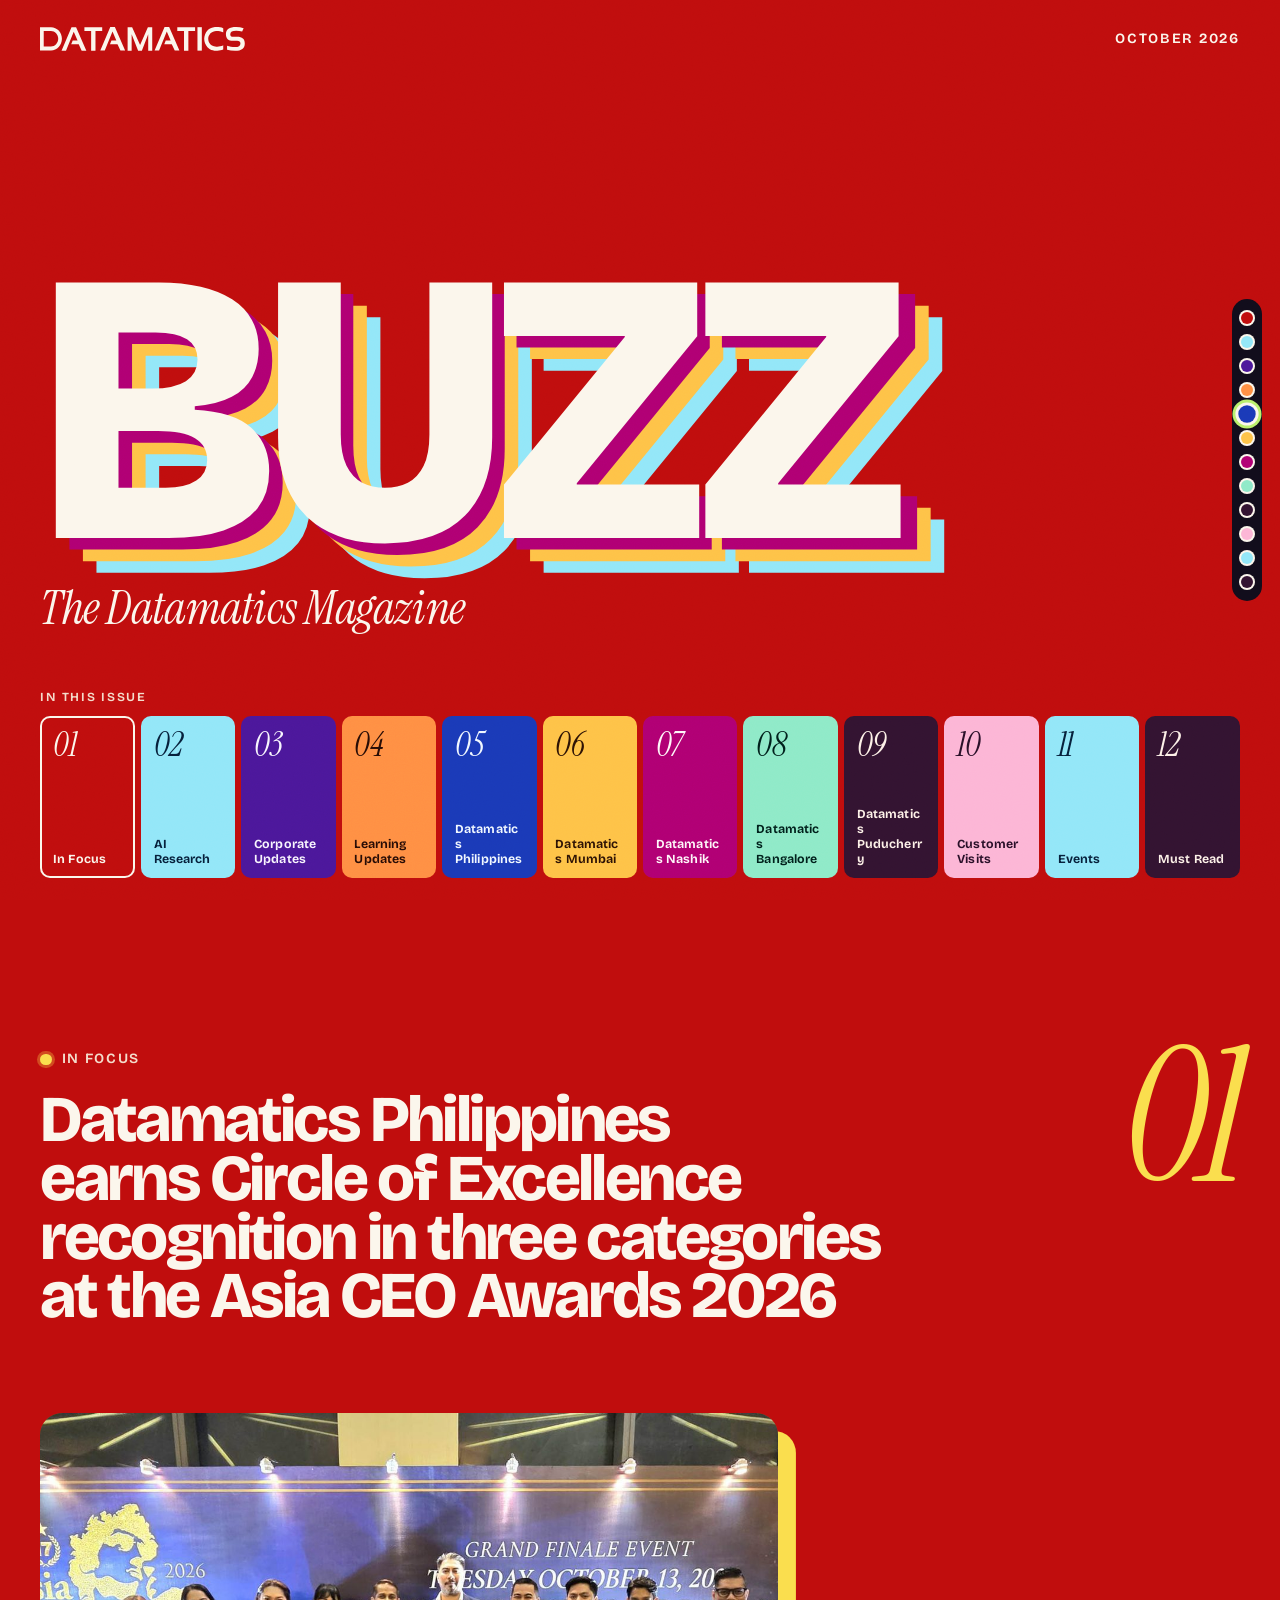
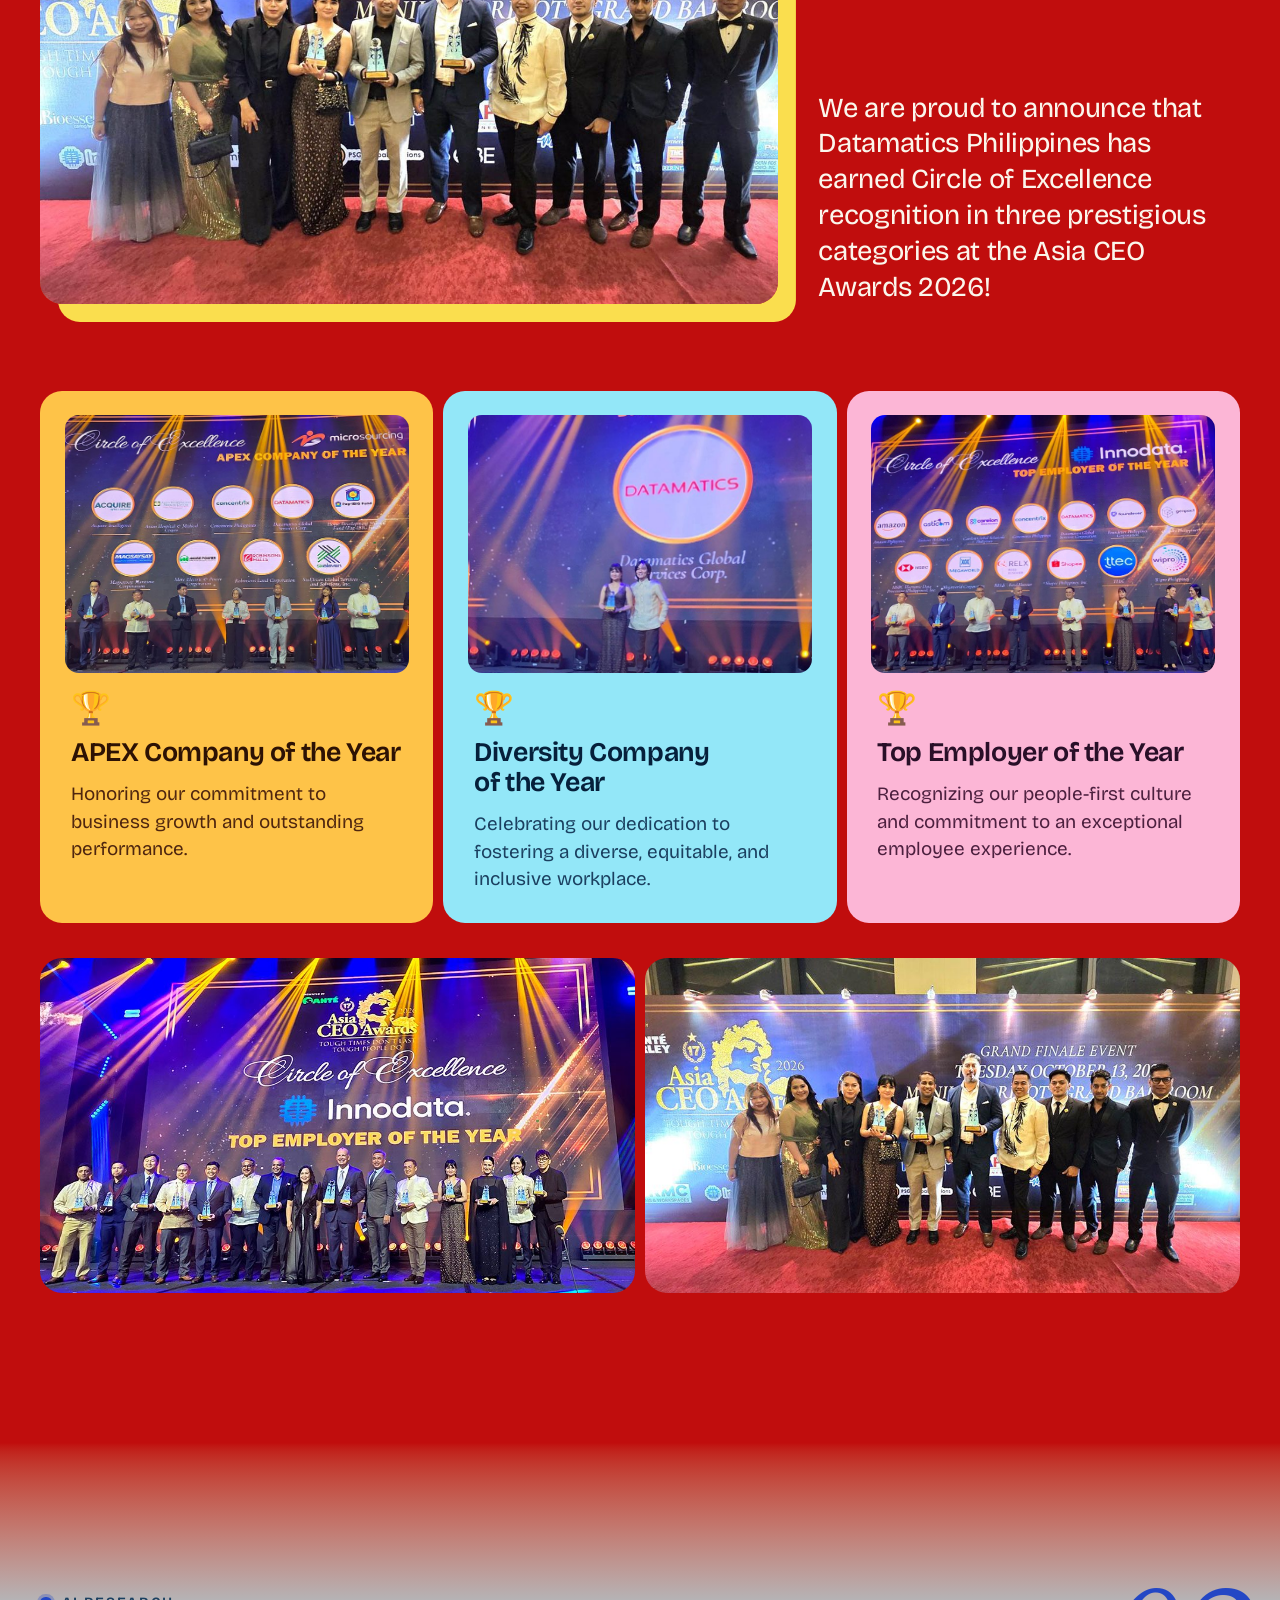
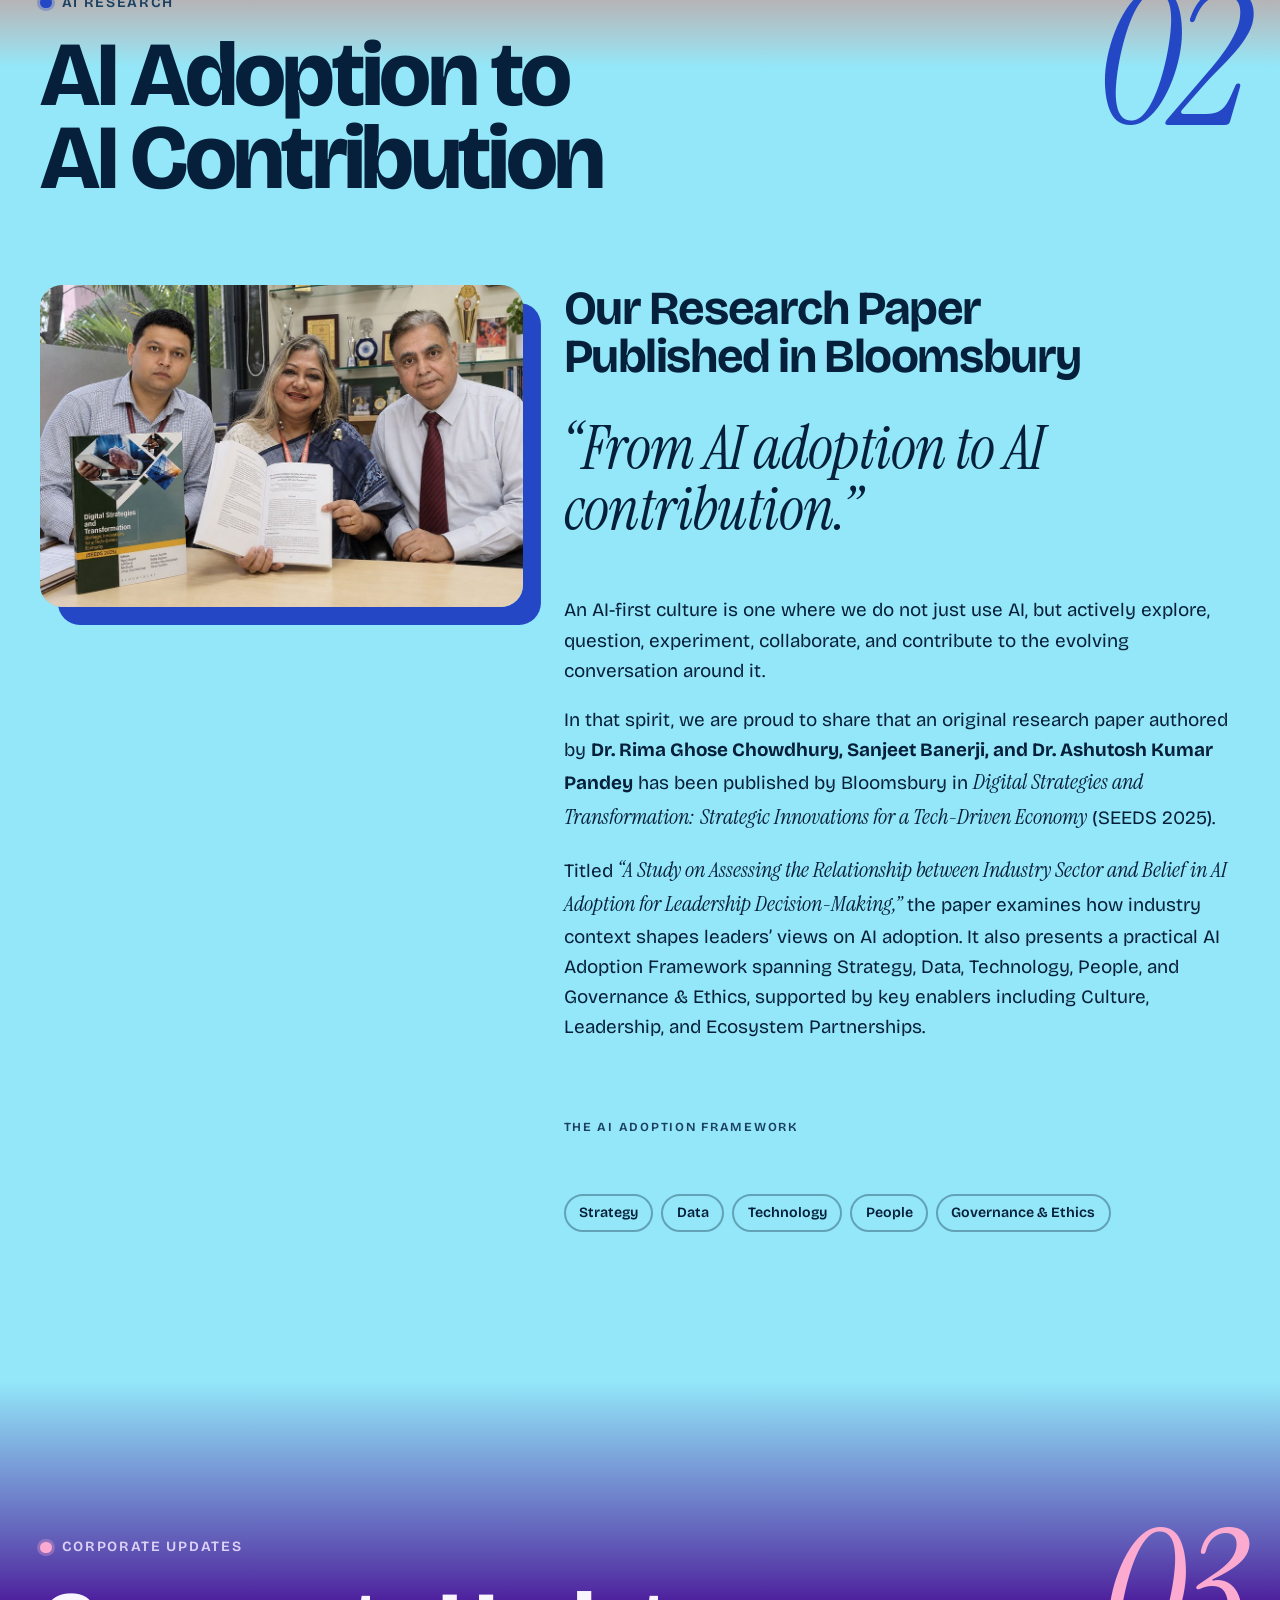
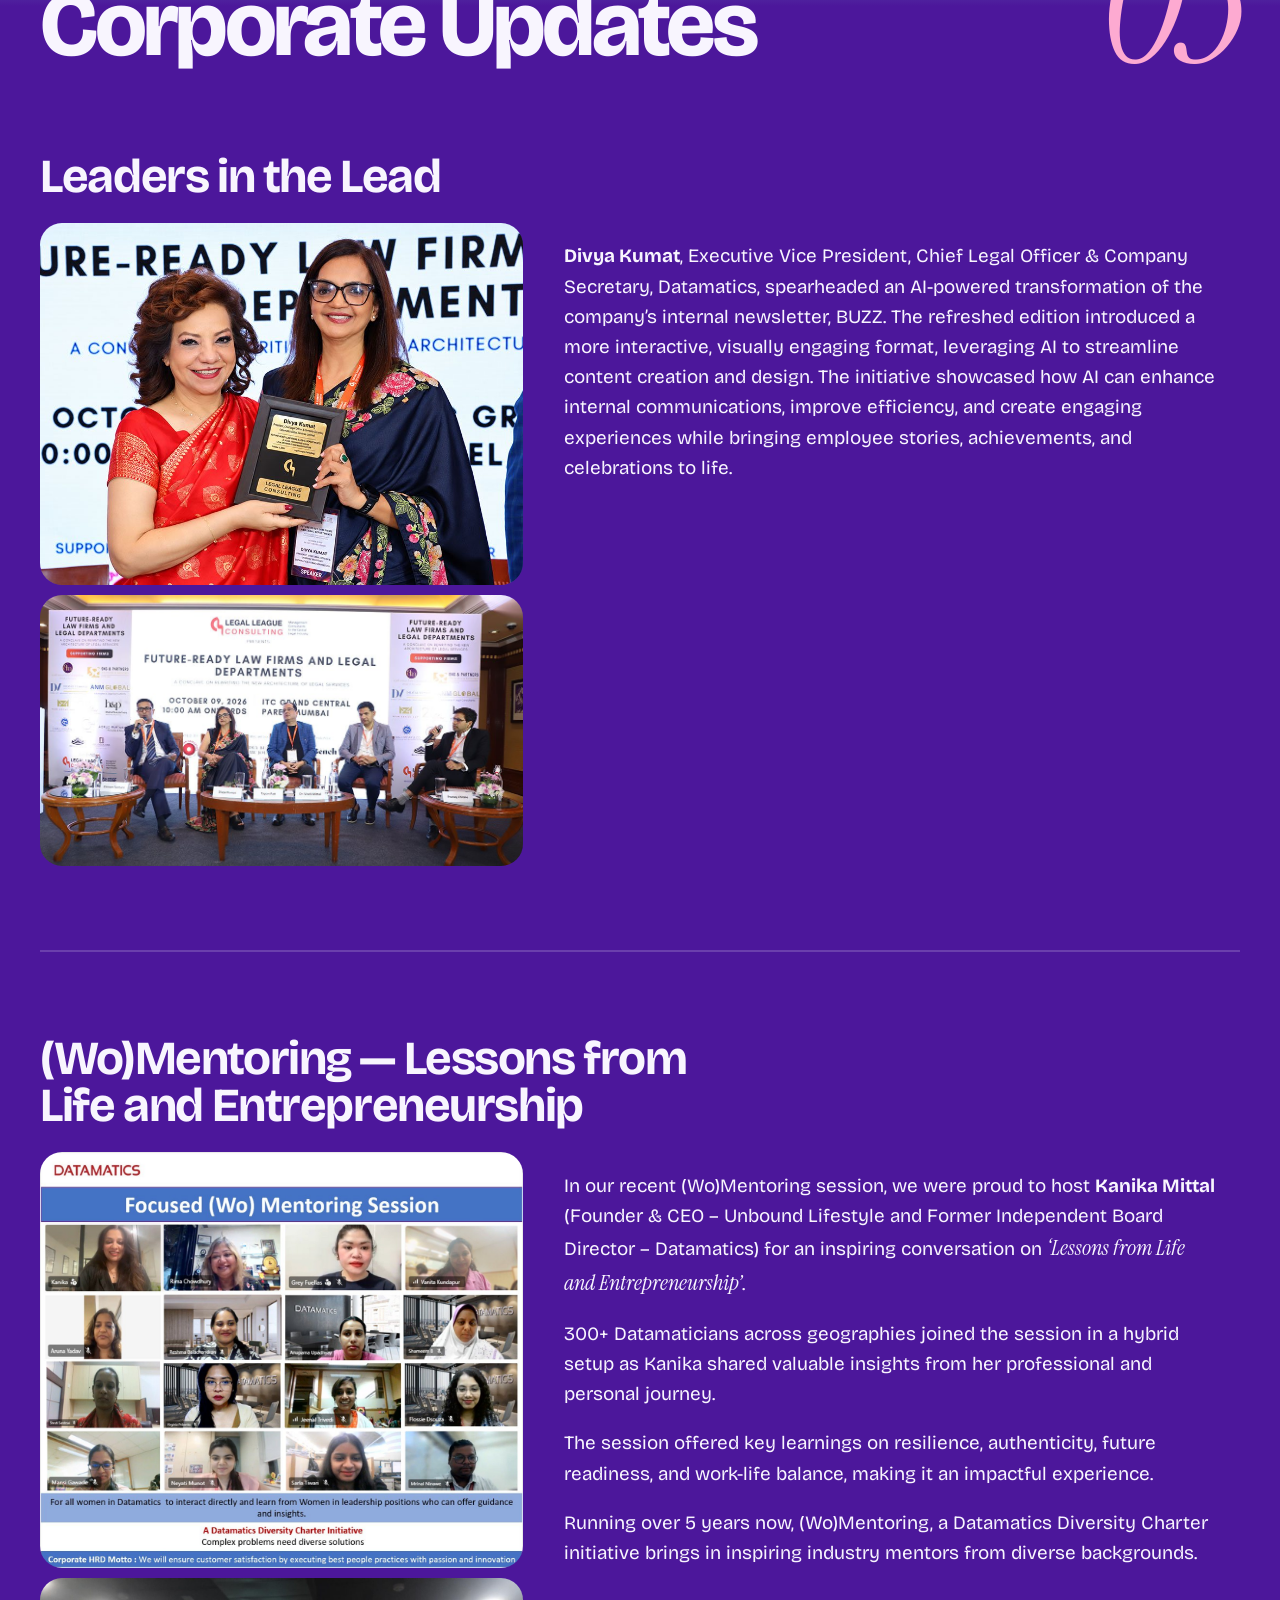
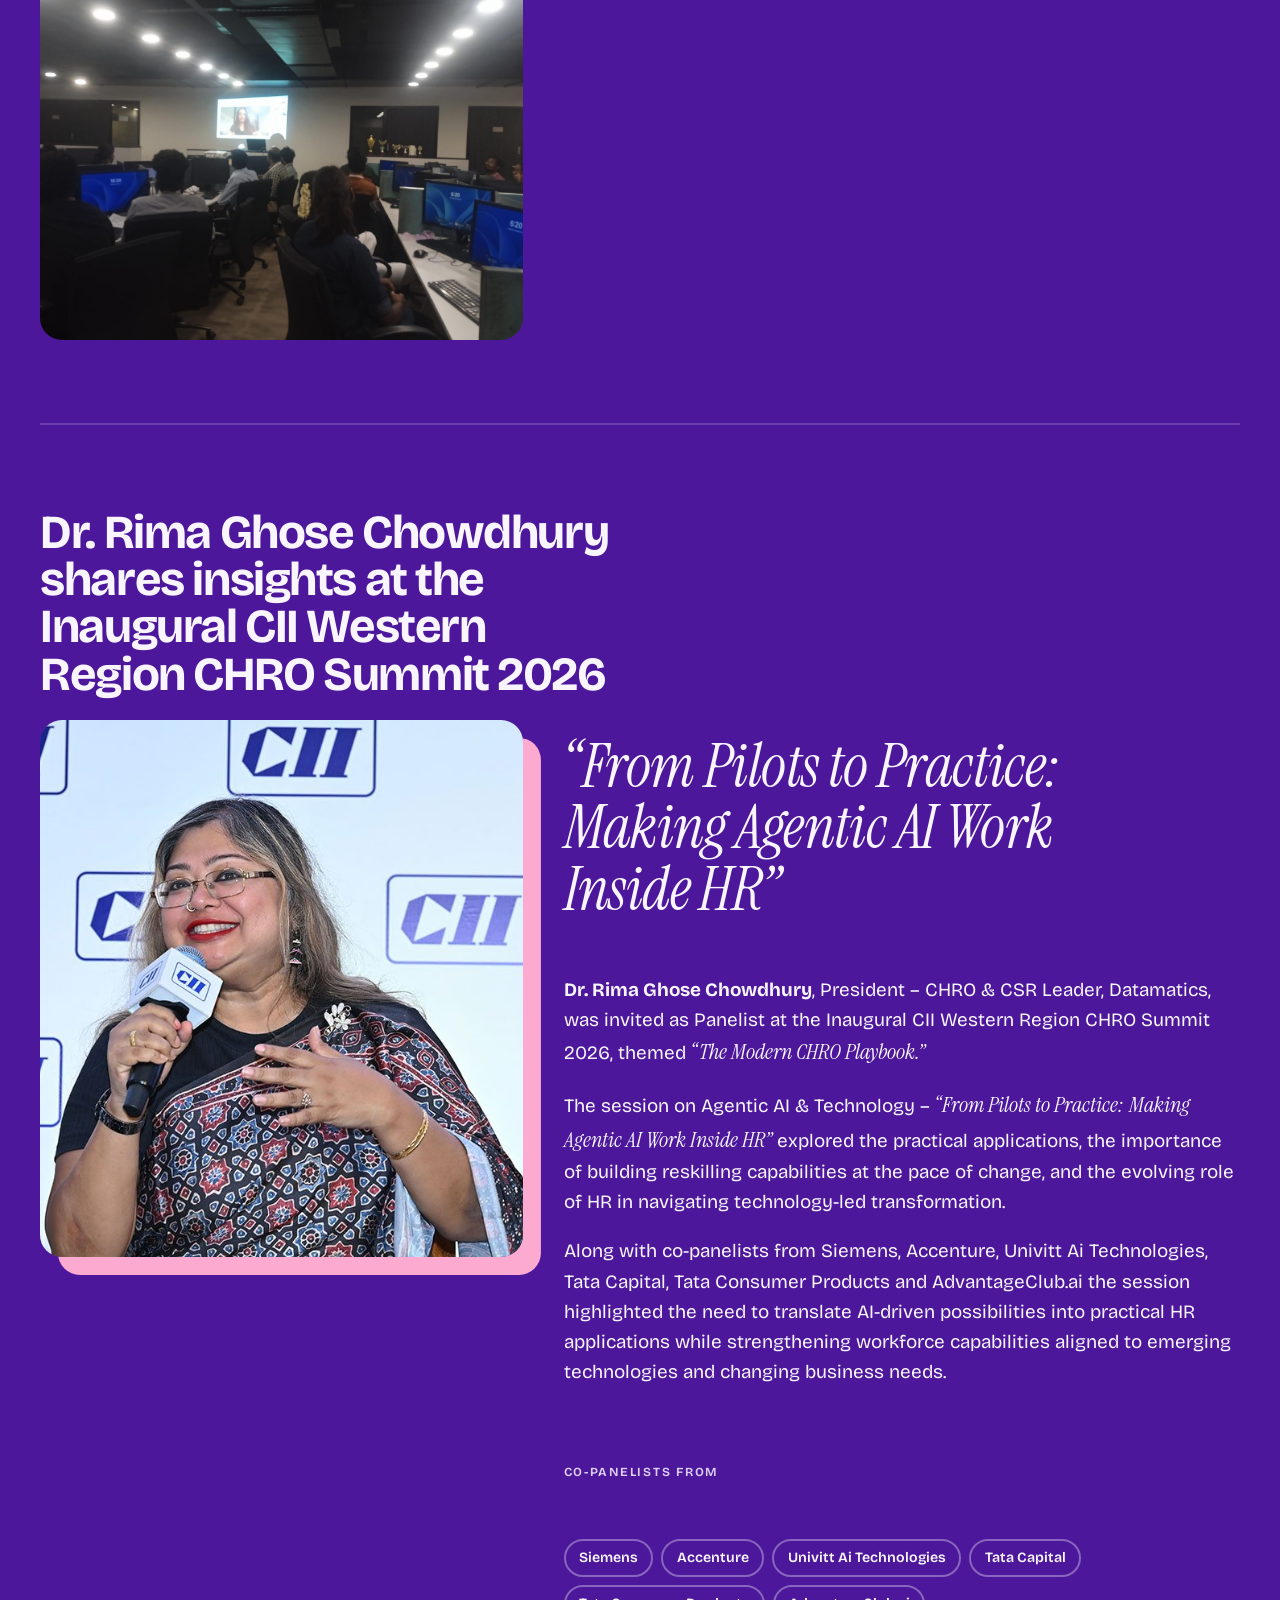
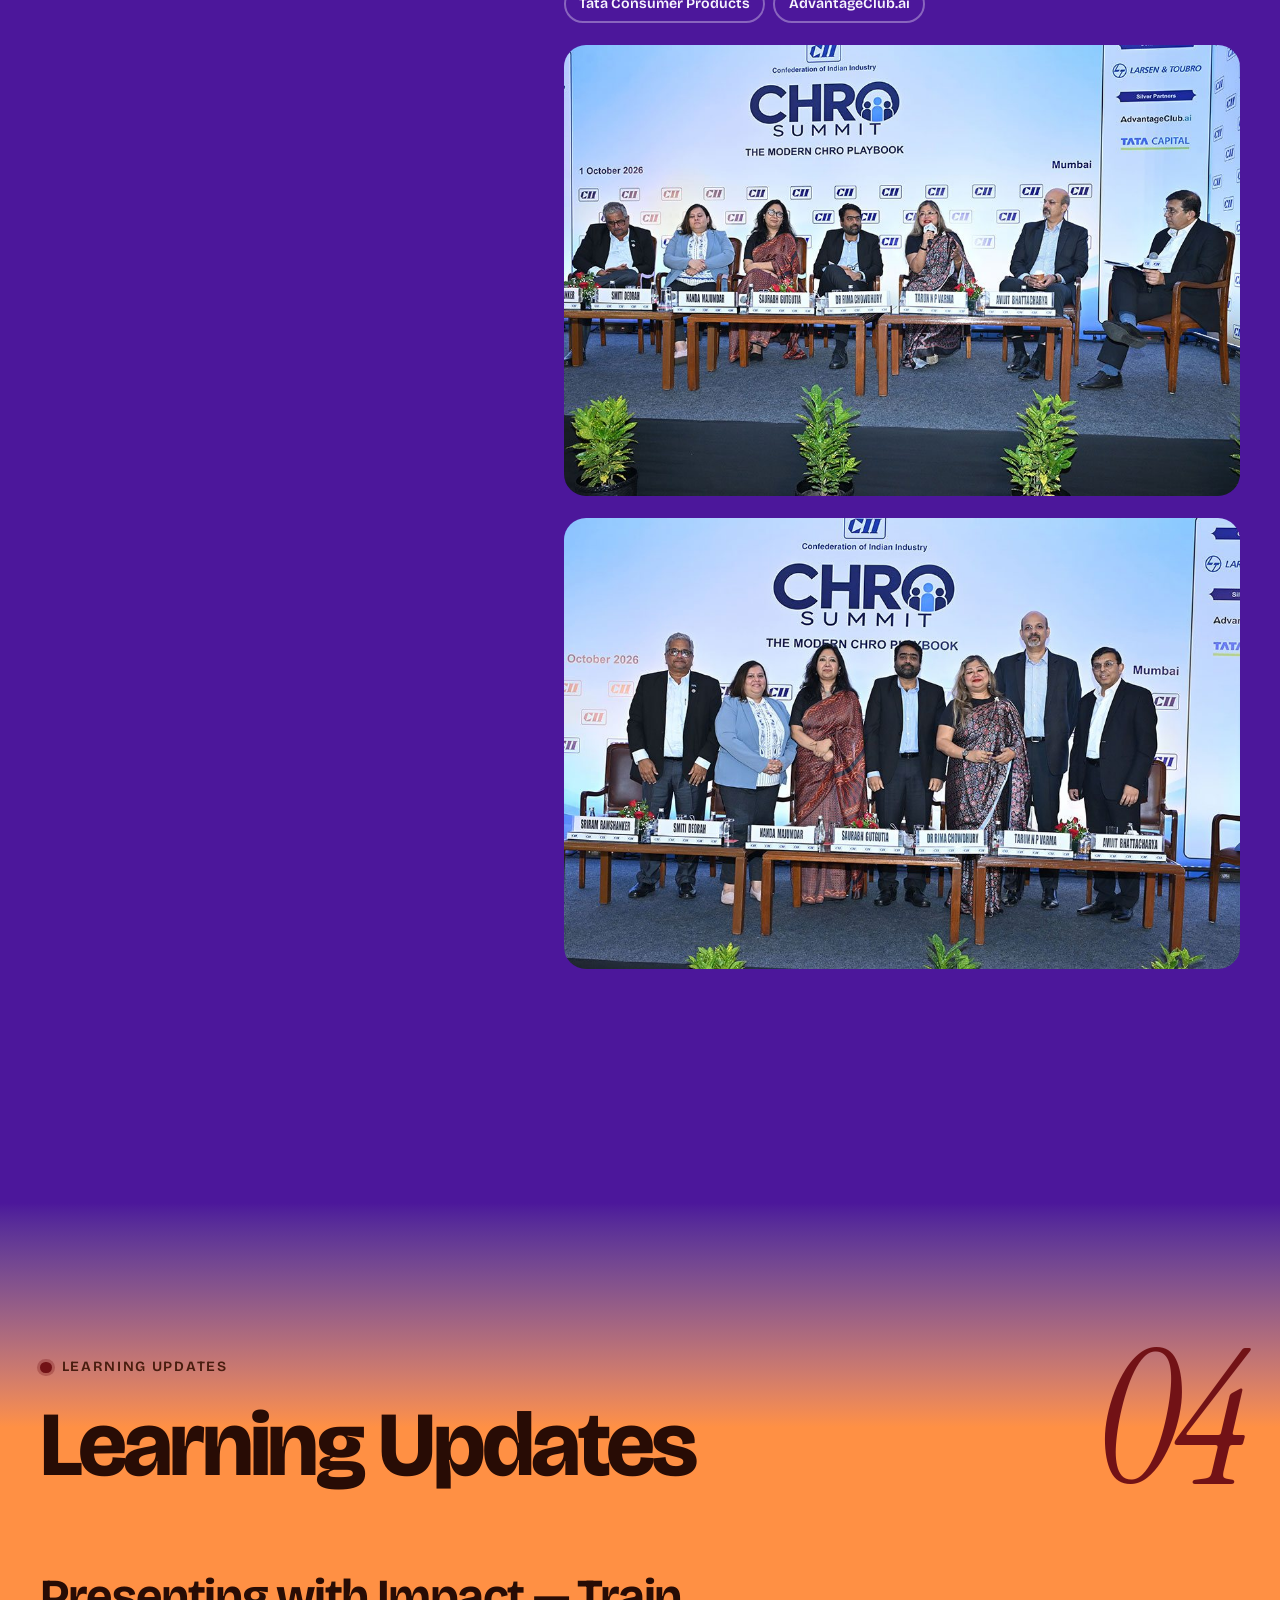
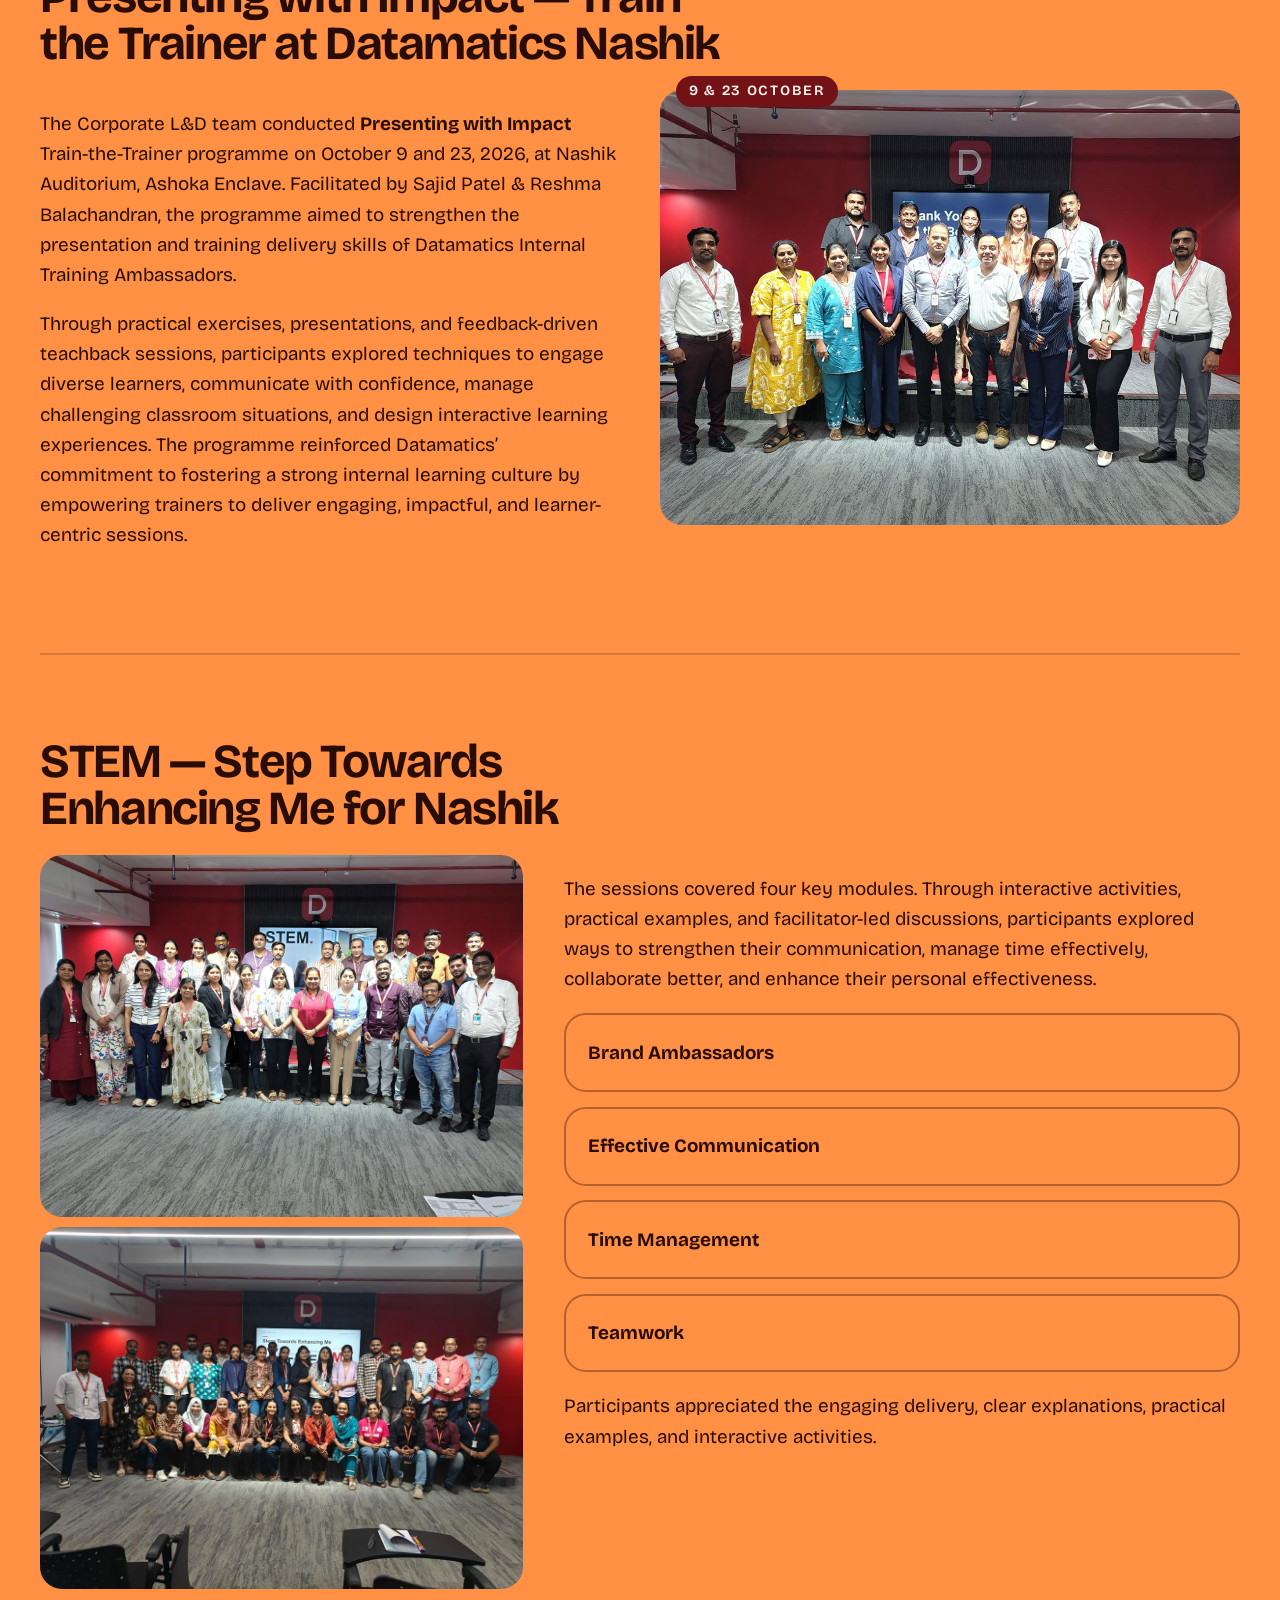
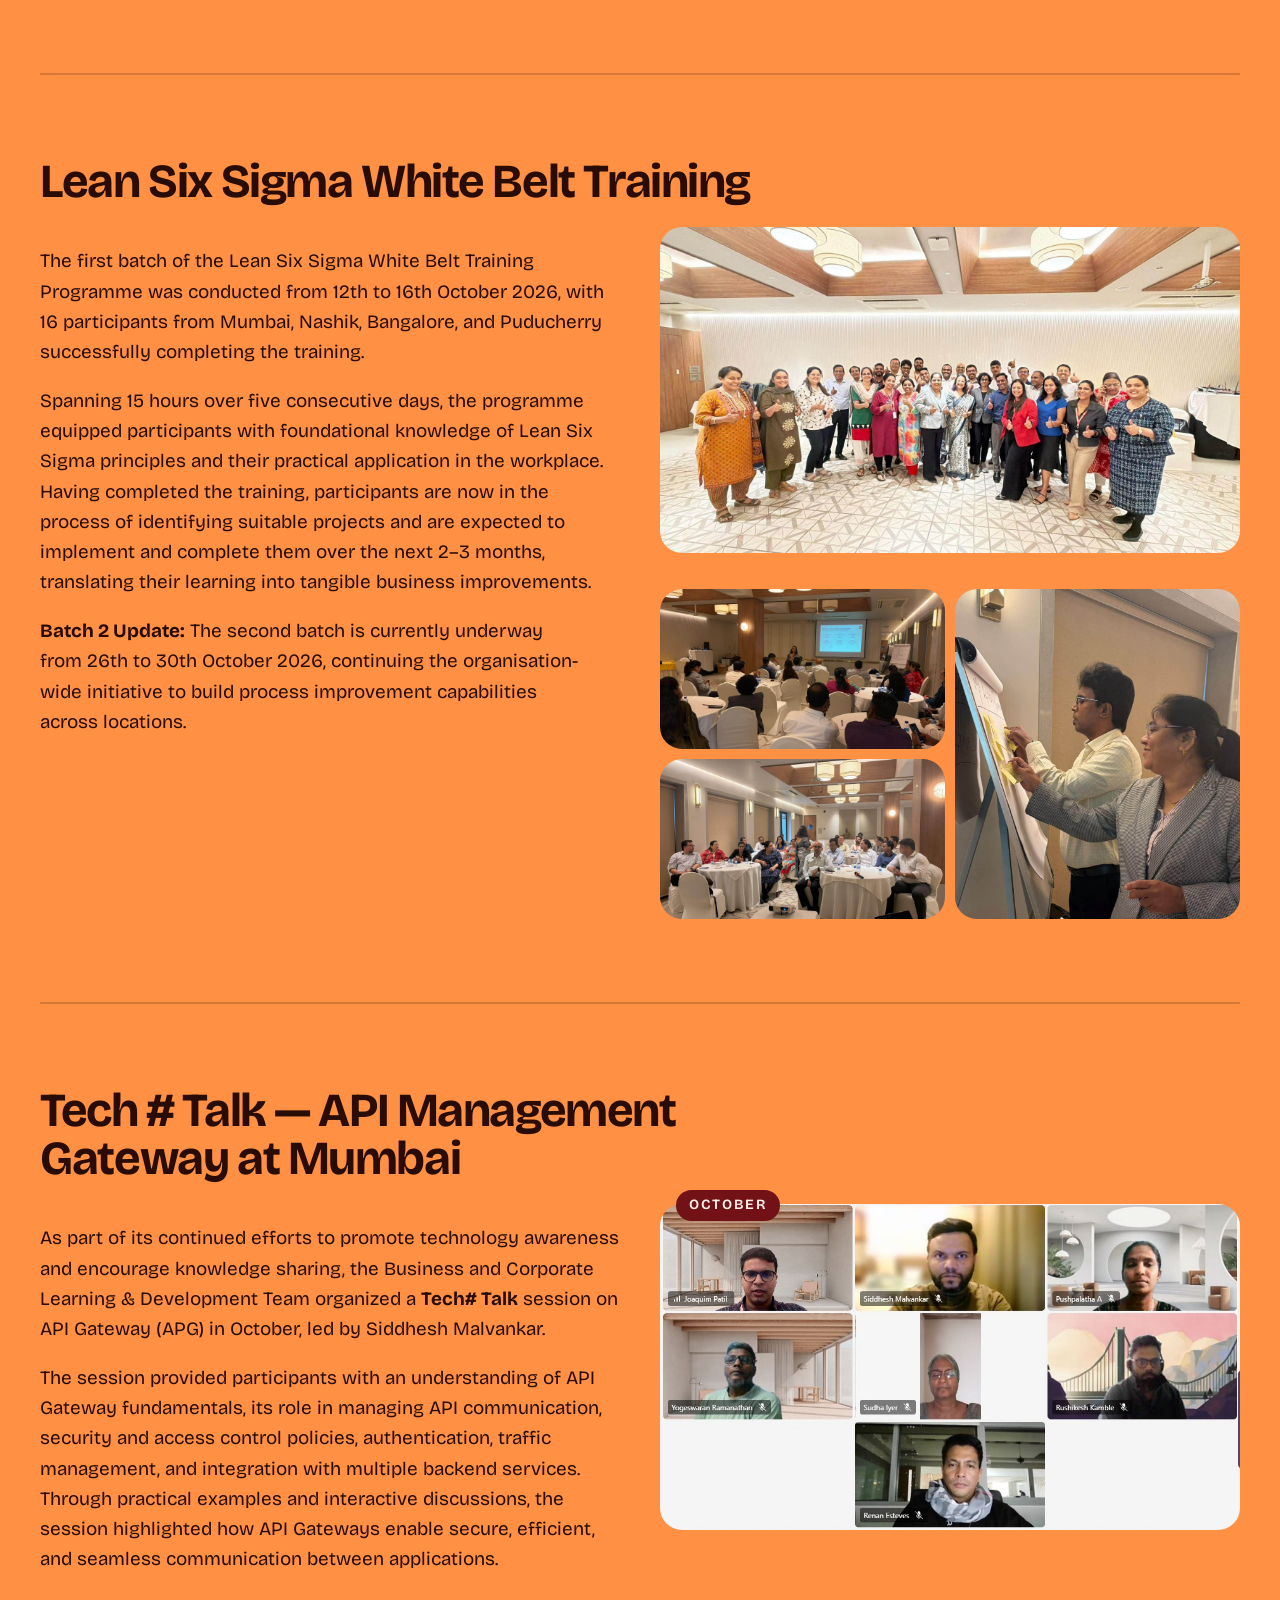
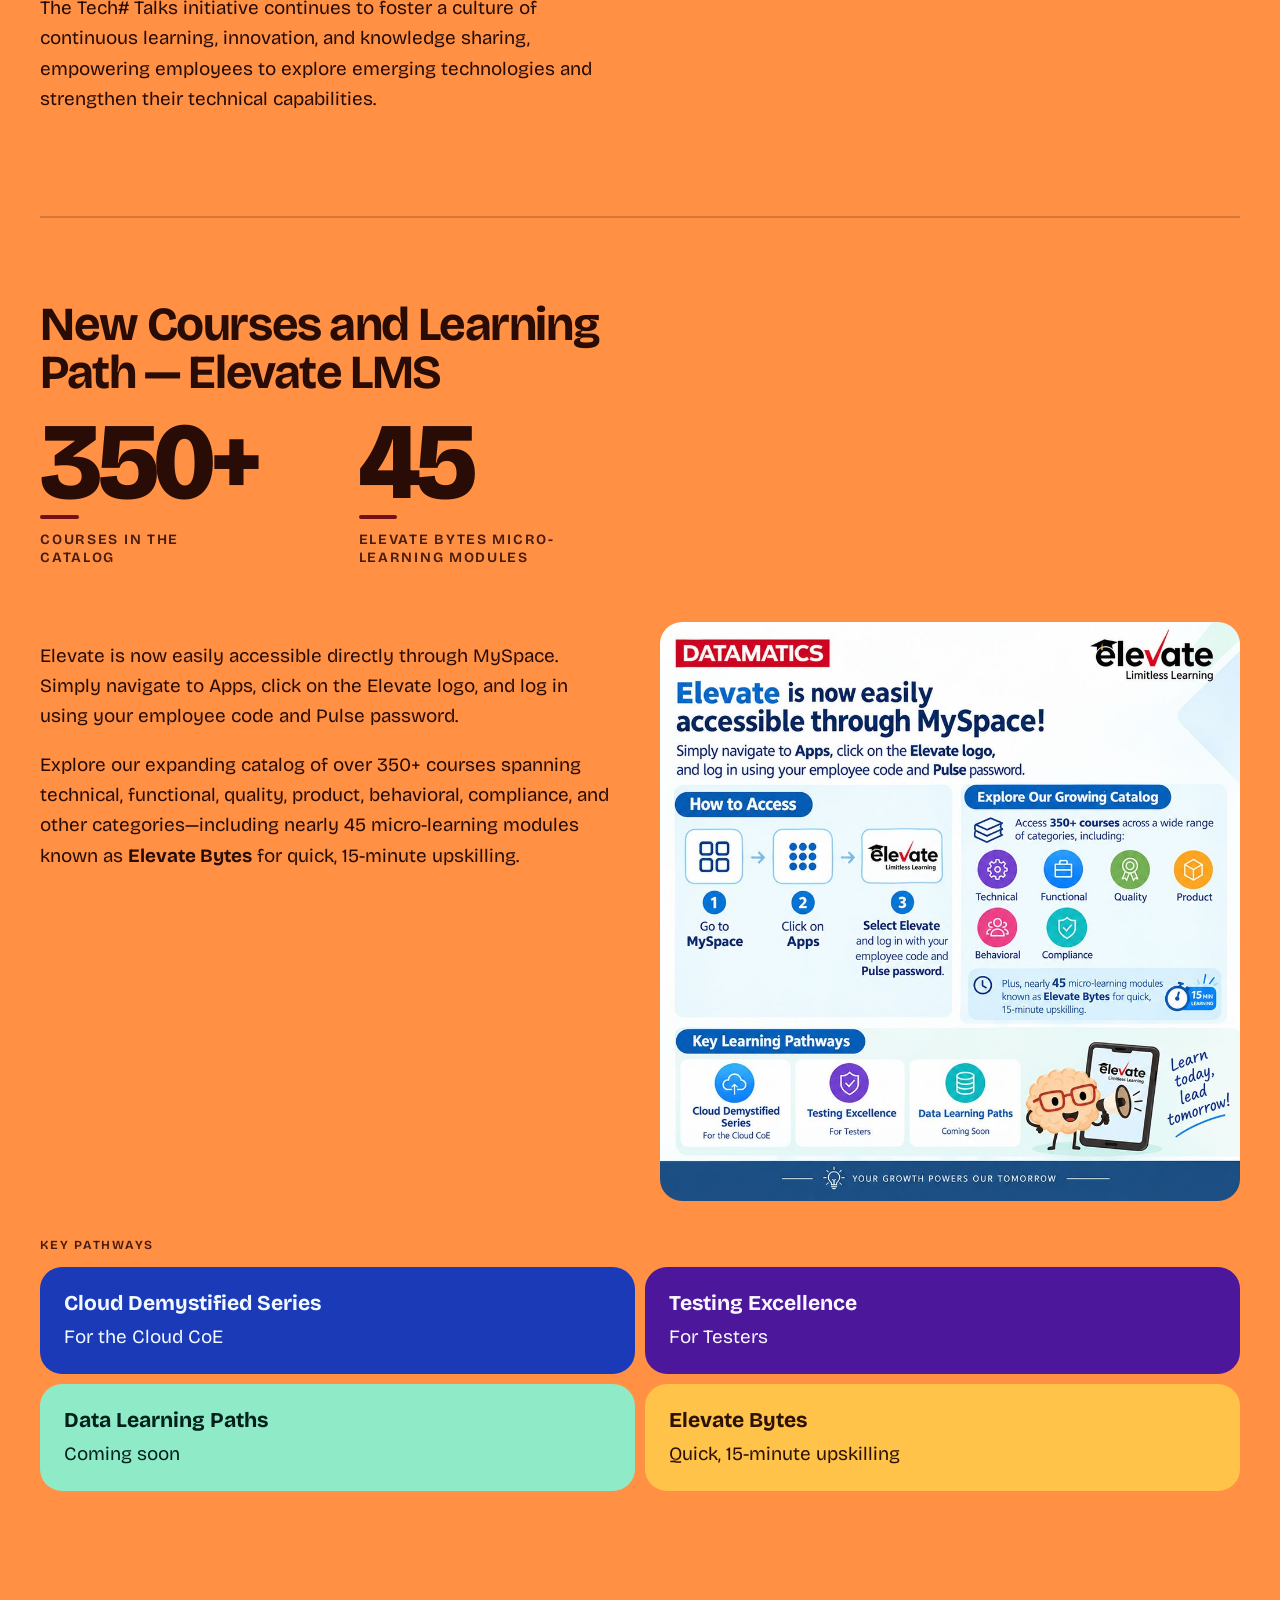
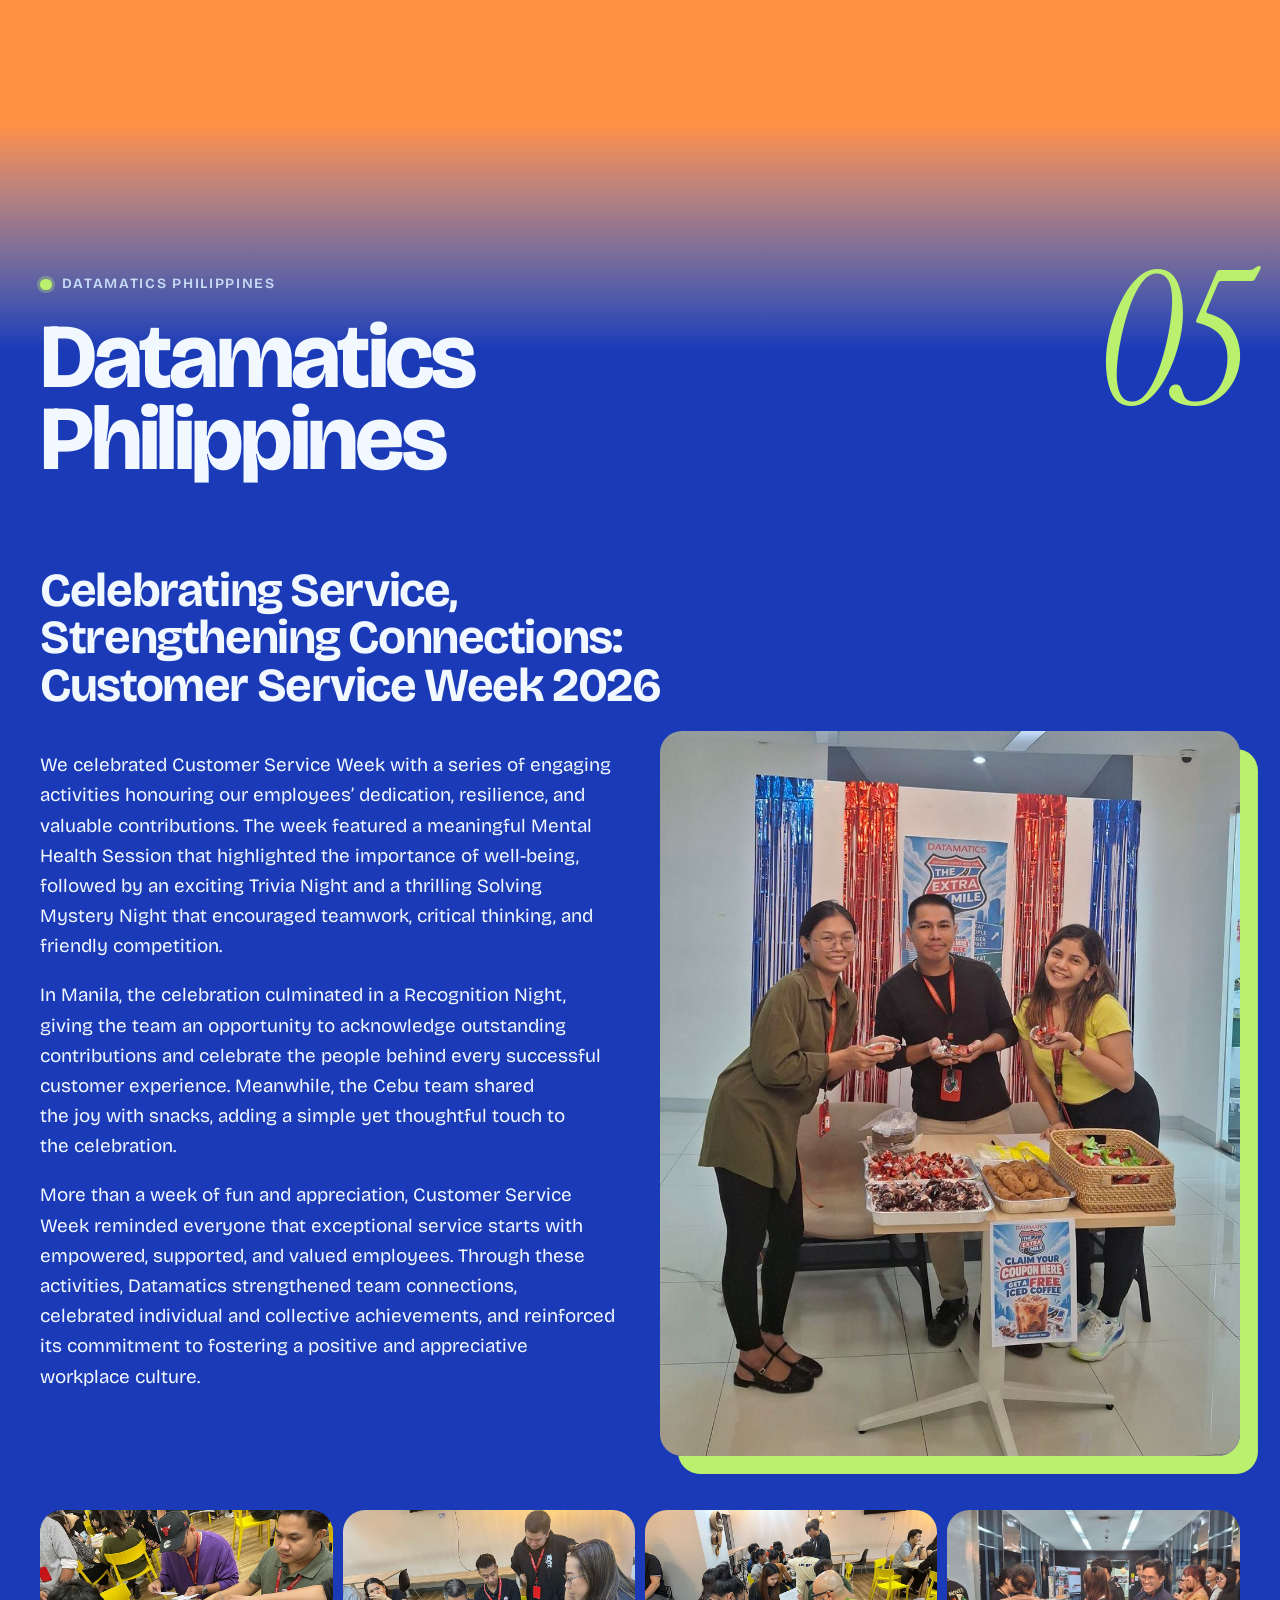
==== commit ebc82d10: "Events: add Gartner, Engage and InsureTech photos Co-Authored-By: Claude Opus 5.5 <noreply@anthropic" ====
--- a/index.html
+++ b/index.html
@@ -36,11 +36,7 @@
 <p class="learn-list-label t-micro">Key pathways</p><ul class="learn-tiles learn-tiles-paths"><li class="learn-tile" data-chroma="learning"><span class="learn-tile-name">Cloud Demystified Series</span>For the Cloud CoE</li><li class="learn-tile" data-chroma="analyst"><span class="learn-tile-name">Testing Excellence</span>For Testers</li><li class="learn-tile" data-chroma="thoughtcast"><span class="learn-tile-name">Data Learning Paths</span>Coming soon</li><li class="learn-tile" data-chroma="corporate"><span class="learn-tile-name">Elevate Bytes</span>Quick, 15-minute upskilling</li></ul></article></div></section><section id="philippines" aria-labelledby="philippines-title" data-chroma="learning" class="chapter " style="--prev-field:var(--f-leaders)"><div class="chapter-bleed" aria-hidden="true"></div><div class="page"><header class="chapter-head"><span class="chapter-numeral t-numeral" aria-hidden="true">05</span><p class="chapter-kicker t-meta"><span class="chapter-kicker-dot" aria-hidden="true"></span><span class="visually-hidden">Chapter 5 of 12: </span>Datamatics Philippines</p><h2 id="philippines-title" class="chapter-title t-h2">Datamatics Philippines</h2></header><article class="story reveal" aria-labelledby="ph-csw"><h3 id="ph-csw" class="t-h3 story-title">Celebrating Service, Strengthening Connections: Customer Service Week 2026</h3><div class="learn-tech"><div class="copy flow t-body"><p>We celebrated Customer Service Week with a series of engaging activities honouring our employees’ dedication, resilience, and valuable contributions. The week featured a meaningful Mental Health Session that highlighted the importance of well-being, followed by an exciting Trivia Night and a thrilling Solving Mystery Night that encouraged teamwork, critical thinking, and friendly competition.</p><p>In Manila, the celebration culminated in a Recognition Night, giving the team an opportunity to acknowledge outstanding contributions and celebrate the people behind every successful customer experience. Meanwhile, the Cebu team shared the joy with snacks, adding a simple yet thoughtful touch to the celebration.</p><p>More than a week of fun and appreciation, Customer Service Week reminded everyone that exceptional service starts with empowered, supported, and valued employees. Through these activities, Datamatics strengthened team connections, celebrated individual and collective achievements, and reinforced its commitment to fostering a positive and appreciative workplace culture.</p></div><figure class="photo photo-offset photo-tall"><div class="photo-frame"><img src="assets/img/philippines/csw-coupon-booth.jpg" width="1000" height="1262" alt="Three colleagues smile behind a snack table at The Extra Mile Customer Service Week booth, with a sign to claim a free iced coffee coupon." loading="lazy" decoding="async" style="object-position:50% 50%"></div></figure></div><div class="csw-grid"><figure class="photo "><div class="photo-frame"><img src="assets/img/philippines/csw-mystery-1.jpg" width="1000" height="750" alt="A team works through case files and clues at a table during Solving Mystery Night." loading="lazy" decoding="async" style="object-position:50% 50%"></div></figure><figure class="photo "><div class="photo-frame"><img src="assets/img/philippines/csw-mystery-2.jpg" width="1000" height="750" alt="Teammates study evidence sheets and a phone together during Solving Mystery Night." loading="lazy" decoding="async" style="object-position:50% 50%"></div></figure><figure class="photo "><div class="photo-frame"><img src="assets/img/philippines/csw-mystery-3.jpg" width="1000" height="750" alt="Teams seated at tables in the pantry examine printed clues during Solving Mystery Night." loading="lazy" decoding="async" style="object-position:50% 50%"></div></figure><figure class="photo "><div class="photo-frame"><img src="assets/img/philippines/csw-snacks-cebu.jpg" width="1000" height="563" alt="Colleagues line up for snacks at the office pantry during the Customer Service Week celebration." loading="lazy" decoding="async" style="object-position:50% 50%"></div></figure></div></article><article class="story reveal" aria-labelledby="ph-badminton"><h3 id="ph-badminton" class="t-h3 story-title">Smash, Rally, Connect: Cebu Badminton Tournament Day</h3><div class="learn-ms"><figure class="photo learn-ms-photo"><div class="photo-frame"><img src="assets/img/philippines/badminton-podium.jpg" width="1400" height="1050" alt="Champions and medal winners in Datamatics Badminton Tournament jerseys pose on the podium at Point21 Badminton, Cebu." loading="lazy" decoding="async" style="object-position:50% 50%"></div></figure><div class="copy flow t-body"><p>The Cebu Badminton Tournament Day brought Datamaticians together at Point21 Badminton Court in Cebu for a full day of exciting matches, friendly competition, and sportsmanship. Participants stepped away from work to showcase their skills, challenge themselves, and cheer on colleagues. Energetic rallies and hard-fought points fostered enthusiasm and camaraderie. Beyond the games, the event strengthened relationships, encouraged teamwork, and promoted an active, balanced lifestyle, leaving participants with lasting memories and a renewed sense of unity beyond the workplace.</p><p>By fostering connection and an active, balanced lifestyle, the event aligned with the Datamatics <strong>Wheel of wellbeing</strong>.</p></div></div><div class="photo-row3"><figure class="photo "><div class="photo-frame"><img src="assets/img/philippines/badminton-match.jpg" width="800" height="667" alt="Players in Datamatics jerseys compete in a doubles match on Court 4." loading="lazy" decoding="async" style="object-position:50% 50%"></div></figure><figure class="photo "><div class="photo-frame"><img src="assets/img/philippines/badminton-team-banner.jpg" width="1000" height="750" alt="Datamaticians gather behind the Datamatics Badminton Tournament banner, dated 4 October 2026, at Point21 Badminton Cebu." loading="lazy" decoding="async" style="object-position:50% 50%"></div></figure><figure class="photo "><div class="photo-frame"><img src="assets/img/philippines/badminton-winners-banner.jpg" width="1000" height="750" alt="Winners hold their champion trophies and medals behind the tournament banner." loading="lazy" decoding="async" style="object-position:50% 50%"></div></figure></div></article><article class="story reveal" aria-labelledby="ph-waves"><h3 id="ph-waves" class="t-h3 story-title">Beyond the Waves: Building Bonds, Creating Memories with IT Department Team Building Activity</h3><div class="corp-fellowship"><figure class="photo photo-offset corp-hero"><div class="photo-frame"><img src="assets/img/philippines/waves-group.jpg" width="551" height="444" alt="The Datamatics IT team poses together under a shade canopy by the sea in Batangas." loading="lazy" decoding="async" style="object-position:50% 75%"></div></figure><div class="copy flow t-body"><p>After months of planning with Dive Spot PH and House of Goodies, the Datamatics IT Team Building brought the team to Puerto De Ligpo, San Luis, Batangas, for two days of adventure, relaxation, and camaraderie. Thoughtfully arranged boat transfers, guided diving, meals, and accommodations ensured a smooth getaway.</p><p>Marine exploration, beachside relaxation, Trivia Night, and drawing and guessing games sparked laughter and friendly competition. Supported by seamless coordination, dedicated partners, and enthusiastic participation, the event strengthened connections between leadership and technical teams and created lasting memories.</p></div></div><div class="photo-row5"><figure class="photo "><div class="photo-frame"><img src="assets/img/philippines/waves-games.jpg" width="391" height="285" alt="Team members gather around for games and laughter indoors." loading="lazy" decoding="async" style="object-position:50% 50%"></div></figure><figure class="photo "><div class="photo-frame"><img src="assets/img/philippines/waves-trivia.jpg" width="431" height="315" alt="The Trivia Night title slide projected on a wall." loading="lazy" decoding="async" style="object-position:50% 50%"></div></figure><figure class="photo "><div class="photo-frame"><img src="assets/img/philippines/waves-dive.jpg" width="247" height="371" alt="A diver glides over the reef during guided diving." loading="lazy" decoding="async" style="object-position:50% 50%"></div></figure><figure class="photo "><div class="photo-frame"><img src="assets/img/philippines/waves-boat.jpg" width="573" height="309" alt="The team rides a covered boat on the boat transfer." loading="lazy" decoding="async" style="object-position:50% 50%"></div></figure><figure class="photo "><div class="photo-frame"><img src="assets/img/philippines/waves-meal.jpg" width="424" height="310" alt="The team shares a meal together at a long table." loading="lazy" decoding="async" style="object-position:50% 50%"></div></figure></div></article></div></section><section id="mumbai" aria-labelledby="mumbai-title" data-chroma="corporate" class="chapter " style="--prev-field:var(--f-learning)"><div class="chapter-bleed" aria-hidden="true"></div><div class="page"><header class="chapter-head"><span class="chapter-numeral t-numeral" aria-hidden="true">06</span><p class="chapter-kicker t-meta"><span class="chapter-kicker-dot" aria-hidden="true"></span><span class="visually-hidden">Chapter 6 of 12: </span>Datamatics Mumbai</p><h2 id="mumbai-title" class="chapter-title t-h2">Navratri Celebration in Mumbai</h2></header><div class="corp-fellowship reveal"><figure class="photo photo-offset corp-hero"><div class="photo-frame"><img src="assets/img/mumbai/navratri-group.jpg" width="1000" height="667" alt="Datamaticians in festive traditional outfits gather for a group photo at the Navratri Garba Utsav in Mumbai." loading="lazy" decoding="async" style="object-position:50% 50%"></div></figure><p class="focus-lede t-lede">The Navratri Garba Utsav at Datamatics celebrated our rich cultural heritage, festive traditions, and spirit of togetherness in Mumbai.</p></div><div class="photo-row4 reveal"><figure class="photo "><div class="photo-frame"><img src="assets/img/mumbai/navratri-lamp.jpg" width="1000" height="667" alt="A traditional brass lamp is lit beside a flower rangoli to open the celebration." loading="lazy" decoding="async" style="object-position:50% 50%"></div></figure><figure class="photo "><div class="photo-frame"><img src="assets/img/mumbai/navratri-leadership.jpg" width="1000" height="667" alt="Leaders and colleagues pose together around a round table in a boardroom during the celebrations." loading="lazy" decoding="async" style="object-position:50% 50%"></div></figure><figure class="photo "><div class="photo-frame"><img src="assets/img/mumbai/navratri-friends.jpg" width="1000" height="667" alt="Colleagues in festive attire pose together on the lawn." loading="lazy" decoding="async" style="object-position:50% 50%"></div></figure><figure class="photo "><div class="photo-frame"><img src="assets/img/mumbai/navratri-winners.jpg" width="1000" height="667" alt="A group in colourful chaniya cholis and kurtas holds up a trophy." loading="lazy" decoding="async" style="object-position:50% 50%"></div></figure></div></div></section><section id="nashik" aria-labelledby="nashik-title" data-chroma="philippines" class="chapter " style="--prev-field:var(--f-corporate)"><div class="chapter-bleed" aria-hidden="true"></div><div class="page"><header class="chapter-head"><span class="chapter-numeral t-numeral" aria-hidden="true">07</span><p class="chapter-kicker t-meta"><span class="chapter-kicker-dot" aria-hidden="true"></span><span class="visually-hidden">Chapter 7 of 12: </span>Datamatics Nashik</p><h2 id="nashik-title" class="chapter-title t-h2">Garba Night</h2></header><div class="reveal"><figure class="photo photo-offset photo-wide"><div class="photo-frame"><img src="assets/img/nashik/garba-dance.jpg" width="1000" height="665" alt="Dancers in red and black chaniya cholis perform garba as colleagues watch at Garba Night in Nashik." loading="lazy" decoding="async" style="object-position:50% 50%"></div></figure></div><div class="photo-row4 reveal"><figure class="photo "><div class="photo-frame"><img src="assets/img/nashik/garba-chaniya-group.jpg" width="1000" height="665" alt="Dancers in matching red and black chaniya cholis pose together." loading="lazy" decoding="async" style="object-position:50% 50%"></div></figure><figure class="photo "><div class="photo-frame"><img src="assets/img/nashik/garba-circle.jpg" width="1000" height="665" alt="Dancers in colourful chaniya cholis move in a circle under fairy lights." loading="lazy" decoding="async" style="object-position:50% 50%"></div></figure><figure class="photo "><div class="photo-frame"><img src="assets/img/nashik/garba-cheer.jpg" width="1000" height="665" alt="Colleagues cheer with their hands in the air on the dance floor." loading="lazy" decoding="async" style="object-position:50% 50%"></div></figure><figure class="photo "><div class="photo-frame"><img src="assets/img/nashik/garba-friends.jpg" width="1000" height="665" alt="Friends in festive outfits pose together on the dance floor." loading="lazy" decoding="async" style="object-position:50% 50%"></div></figure><figure class="photo "><div class="photo-frame"><img src="assets/img/nashik/garba-kurta-group.jpg" width="1000" height="665" alt="Colleagues in bright kurtas strike playful poses." loading="lazy" decoding="async" style="object-position:50% 50%"></div></figure><figure class="photo "><div class="photo-frame"><img src="assets/img/nashik/garba-stage-group.jpg" width="1000" height="665" alt="Winners and organisers gather on stage in front of the Datamatics Navratri backdrop." loading="lazy" decoding="async" style="object-position:50% 50%"></div></figure><figure class="photo "><div class="photo-frame"><img src="assets/img/nashik/garba-prize-1.jpg" width="1000" height="665" alt="A winner receives a prize envelope in front of the Datamatics Navratri Garba Night backdrop." loading="lazy" decoding="async" style="object-position:50% 50%"></div></figure><figure class="photo "><div class="photo-frame"><img src="assets/img/nashik/garba-prize-2.jpg" width="1000" height="665" alt="A winner in a printed kurta receives a prize envelope on stage." loading="lazy" decoding="async" style="object-position:50% 50%"></div></figure></div><div class="collage reveal"><figure class="photo photo-natural"><div class="photo-frame"><img src="assets/img/nashik/nine-colours-collage.jpg" width="1000" height="707" alt="A collage of teams dressed in the Navratri colour of the day, in festive borders." loading="lazy" decoding="async" style="object-position:50% 50%"></div></figure></div></div></section><section id="bangalore" aria-labelledby="bangalore-title" data-chroma="thoughtcast" class="chapter " style="--prev-field:var(--f-philippines)"><div class="chapter-bleed" aria-hidden="true"></div><div class="page"><header class="chapter-head"><span class="chapter-numeral t-numeral" aria-hidden="true">08</span><p class="chapter-kicker t-meta"><span class="chapter-kicker-dot" aria-hidden="true"></span><span class="visually-hidden">Chapter 8 of 12: </span>Datamatics Bangalore</p><h2 id="bangalore-title" class="chapter-title t-h2">Dasara &amp; Deepavali Celebrations</h2></header><div class="corp-fellowship reveal"><figure class="photo photo-offset corp-hero"><div class="photo-frame"><img src="assets/img/bangalore/dasara-group.jpg" width="1000" height="462" alt="The Bangalore team in vibrant traditional outfits gathers for a group photo in front of a festive backdrop." loading="lazy" decoding="async" style="object-position:50% 50%"></div></figure><p class="focus-lede t-lede">Bangalore team brightened up the office by dressing in 9 vibrant colours, bringing together diversity, unity, and festive cheer and enjoyed the festivities with dandiya event.</p></div><div class="photo-row4 reveal"><figure class="photo "><div class="photo-frame"><img src="assets/img/bangalore/dandiya.jpg" width="1000" height="462" alt="Colleagues play dandiya with sticks in the cafeteria." loading="lazy" decoding="async" style="object-position:50% 50%"></div></figure><figure class="photo "><div class="photo-frame"><img src="assets/img/bangalore/festive-friends.jpg" width="1000" height="462" alt="Colleagues in colourful sarees and kurtas pose in front of marigold decorations." loading="lazy" decoding="async" style="object-position:50% 50%"></div></figure><figure class="photo "><div class="photo-frame"><img src="assets/img/bangalore/celebration-audience.jpg" width="1000" height="462" alt="Datamaticians seated together during the celebrations." loading="lazy" decoding="async" style="object-position:50% 50%"></div></figure><figure class="photo "><div class="photo-frame"><img src="assets/img/bangalore/festive-lunch.jpg" width="1000" height="1000" alt="A festive lunch plate with puri, chole, rice and papad." loading="lazy" decoding="async" style="object-position:50% 50%"></div></figure><figure class="photo "><div class="photo-frame"><img src="assets/img/bangalore/golu-display-1.jpg" width="1000" height="1000" alt="A tiered Dasara golu display of traditional dolls with marigold garlands." loading="lazy" decoding="async" style="object-position:50% 50%"></div></figure><figure class="photo "><div class="photo-frame"><img src="assets/img/bangalore/golu-display-2.jpg" width="1000" height="1000" alt="A themed doll display with marionettes and a Rajasthani fort." loading="lazy" decoding="async" style="object-position:50% 50%"></div></figure><figure class="photo "><div class="photo-frame"><img src="assets/img/bangalore/golu-display-3.jpg" width="1000" height="1000" alt="A golu display of dolls in front of a Mysuru Dasara poster." loading="lazy" decoding="async" style="object-position:50% 50%"></div></figure><figure class="photo "><div class="photo-frame"><img src="assets/img/bangalore/festive-team.jpg" width="1000" height="1329" alt="Team members in festive attire pose together beside the decorations." loading="lazy" decoding="async" style="object-position:50% 50%"></div></figure></div></div></section><section id="puducherry" aria-labelledby="puducherry-title" data-chroma="mustread" class="chapter " style="--prev-field:var(--f-thoughtcast)"><div class="chapter-bleed" aria-hidden="true"></div><div class="page"><header class="chapter-head"><span class="chapter-numeral t-numeral" aria-hidden="true">09</span><p class="chapter-kicker t-meta"><span class="chapter-kicker-dot" aria-hidden="true"></span><span class="visually-hidden">Chapter 9 of 12: </span>Datamatics Puducherry</p><h2 id="puducherry-title" class="chapter-title t-h2">Datamatics Puducherry</h2></header><ul class="mr-list">
 <li class="mr-row reveal"><figure class="photo mr-thumb"><div class="photo-frame"><img src="assets/img/puducherry/bonding-green.jpg" width="1400" height="1050" alt="The Puducherry team, dressed in shades of green, gathers on the office entrance steps." loading="lazy" decoding="async" style="object-position:50% 50%"></div></figure><div class="mr-body"><p class="mr-kind t-micro">Puducherry</p><h3 class="mr-title t-h3">Bonding Times</h3></div><div class="photo-row4 mr-span"><figure class="photo "><div class="photo-frame"><img src="assets/img/puducherry/bonding-yellow.jpg" width="1000" height="750" alt="The Puducherry team in yellow outfits on the office entrance steps." loading="lazy" decoding="async" style="object-position:50% 50%"></div></figure><figure class="photo "><div class="photo-frame"><img src="assets/img/puducherry/bonding-red.jpg" width="1000" height="750" alt="The Puducherry team in red outfits on the office entrance steps." loading="lazy" decoding="async" style="object-position:50% 50%"></div></figure><figure class="photo "><div class="photo-frame"><img src="assets/img/puducherry/bonding-white.jpg" width="1000" height="750" alt="The Puducherry team in white outfits on the office entrance steps." loading="lazy" decoding="async" style="object-position:50% 50%"></div></figure><figure class="photo "><div class="photo-frame"><img src="assets/img/puducherry/bonding-blue.jpg" width="1000" height="750" alt="The Puducherry team in blue outfits on the office entrance steps." loading="lazy" decoding="async" style="object-position:50% 50%"></div></figure></div></li>
 <li class="mr-row reveal"><figure class="photo mr-thumb"><div class="photo-frame"><img src="assets/img/puducherry/helmet-rally-office.jpg" width="1000" height="750" alt="Datamaticians wearing helmets line up on their two-wheelers outside the Datamatics Puducherry office, holding a Datamatics Puducherry sign." loading="lazy" decoding="async" style="object-position:50% 50%"></div></figure><div class="mr-body"><p class="mr-kind t-micro">Puducherry</p><h3 class="mr-title t-h3">Helmet Rally</h3></div><div class="mr-span"><figure class="photo photo-natural"><div class="photo-frame"><img src="assets/img/puducherry/helmet-rally-street.jpg" width="1000" height="452" alt="Datamaticians and traffic police officers, some in helmets, gather on the street with the Datamatics Puducherry sign during the helmet awareness rally." loading="lazy" decoding="async" style="object-position:50% 50%"></div></figure></div></li>
-</ul></div></section><section id="visits" aria-labelledby="visits-title" data-chroma="quiz" class="chapter " style="--prev-field:var(--f-mustread)"><div class="chapter-bleed" aria-hidden="true"></div><div class="page"><header class="chapter-head"><span class="chapter-numeral t-numeral" aria-hidden="true">10</span><p class="chapter-kicker t-meta"><span class="chapter-kicker-dot" aria-hidden="true"></span><span class="visually-hidden">Chapter 10 of 12: </span>Customer Visits</p><h2 id="visits-title" class="chapter-title t-h2">Customer Visits</h2></header><div class="corp-fellowship reveal"><figure class="photo photo-offset corp-hero"><div class="photo-frame"><img src="assets/img/visits/bbc-awards-wall.jpg" width="1000" height="750" alt="Gary Bateman with Datamatics colleagues in front of the awards wall at the Mumbai office." loading="lazy" decoding="async" style="object-position:50% 50%"></div></figure><div><p class="mr-kind t-micro" style="display:inline-block">Mumbai Office</p><h3 class="t-h3 story-title" style="margin-top:var(--s-2)">BBC visited Datamatics Mumbai Office</h3><figure class="photo photo-wide"><div class="photo-frame"><img src="assets/img/visits/bbc-team.jpg" width="1000" height="750" alt="Gary Bateman with four Datamatics colleagues." loading="lazy" decoding="async" style="object-position:50% 50%"></div></figure></div></div><div class="photo-row3 visit-portraits reveal"><figure class="photo "><div class="photo-frame"><img src="assets/img/visits/bbc-aarti-welcome.jpg" width="1000" height="1387" alt="Gary Bateman receives a traditional aarti welcome in the lobby of the Datamatics Mumbai office." loading="lazy" decoding="async" style="object-position:50% 30%"></div></figure><figure class="photo "><div class="photo-frame"><img src="assets/img/visits/bbc-welcome-screen.jpg" width="986" height="1400" alt="Gary Bateman, holding a bouquet, stands beside a screen reading A Warm Welcome Gary Bateman." loading="lazy" decoding="async" style="object-position:50% 30%"></div></figure><figure class="photo "><div class="photo-frame"><img src="assets/img/visits/bbc-handshake.jpg" width="897" height="1400" alt="Gary Bateman, holding a bouquet, shakes hands with his host in the office lobby." loading="lazy" decoding="async" style="object-position:50% 30%"></div></figure></div></div></section><section id="events" aria-labelledby="events-title" data-chroma="press" class="chapter " style="--prev-field:var(--f-quiz)"><div class="chapter-bleed" aria-hidden="true"></div><div class="page"><header class="chapter-head"><span class="chapter-numeral t-numeral" aria-hidden="true">11</span><p class="chapter-kicker t-meta"><span class="chapter-kicker-dot" aria-hidden="true"></span><span class="visually-hidden">Chapter 11 of 12: </span>Events</p><h2 id="events-title" class="chapter-title t-h2">Events</h2></header><ul class="event-list">
-<li class="event-card reveal" data-chroma="learning"><span class="event-num t-serif" aria-hidden="true">01</span><h3 class="event-name t-h3">Gartner IT Symposium 2026</h3></li>
-<li class="event-card reveal" data-chroma="corporate"><span class="event-num t-serif" aria-hidden="true">02</span><h3 class="event-name t-h3">Engage Customer Summit 2026</h3></li>
-<li class="event-card reveal" data-chroma="philippines"><span class="event-num t-serif" aria-hidden="true">03</span><h3 class="event-name t-h3">InsureTech Vegas</h3></li>
-</ul></div></section><section id="mustread" aria-labelledby="mustread-title" data-chroma="mustread" class="chapter " style="--prev-field:var(--f-press)"><div class="chapter-bleed" aria-hidden="true"></div><div class="page"><header class="chapter-head"><span class="chapter-numeral t-numeral" aria-hidden="true">12</span><p class="chapter-kicker t-meta"><span class="chapter-kicker-dot" aria-hidden="true"></span><span class="visually-hidden">Chapter 12 of 12: </span>Must Read</p><h2 id="mustread-title" class="chapter-title t-h2">Must Read</h2></header><ul class="mr-list"><li class="mr-row no-thumb reveal"><span class="mr-num t-serif" aria-hidden="true">01</span><div class="mr-body"><p class="mr-kind t-micro">Blog</p><h3 class="mr-title t-h3">A CFO&rsquo;s guide to future-proofing with AI automation</h3><a class="pill" href="https://blog.datamatics.com/a-cfos-guide-to-future-proofing-with-ai-automation" target="_blank" rel="noopener noreferrer"><span>Read here</span><span class="pill-arrow" aria-hidden="true">&#8599;</span><span class="visually-hidden">(opens in a new tab)</span></a></div></li><li class="mr-row no-thumb reveal"><span class="mr-num t-serif" aria-hidden="true">02</span><div class="mr-body"><p class="mr-kind t-micro">Blog</p><h3 class="mr-title t-h3">What is an agentic data foundation, and what does it need to power AI agents?</h3><a class="pill" href="https://blog.datamatics.com/agentic-data-foundation-ai-agents" target="_blank" rel="noopener noreferrer"><span>Read here</span><span class="pill-arrow" aria-hidden="true">&#8599;</span><span class="visually-hidden">(opens in a new tab)</span></a></div></li><li class="mr-row no-thumb reveal"><span class="mr-num t-serif" aria-hidden="true">03</span><div class="mr-body"><p class="mr-kind t-micro">White Paper</p><h3 class="mr-title t-h3">The Chief Underwriting Officer&rsquo;s Guide to Future-Proofing Underwriting with Agentic AI</h3><a class="pill" href="https://www.datamatics.com/resources/whitepapers/the-chief-underwriting-officers-guide-to-future-proofing-underwriting-with-agentic-ai" target="_blank" rel="noopener noreferrer"><span>Read here</span><span class="pill-arrow" aria-hidden="true">&#8599;</span><span class="visually-hidden">(opens in a new tab)</span></a></div></li></ul></div></section>
+</ul></div></section><section id="visits" aria-labelledby="visits-title" data-chroma="quiz" class="chapter " style="--prev-field:var(--f-mustread)"><div class="chapter-bleed" aria-hidden="true"></div><div class="page"><header class="chapter-head"><span class="chapter-numeral t-numeral" aria-hidden="true">10</span><p class="chapter-kicker t-meta"><span class="chapter-kicker-dot" aria-hidden="true"></span><span class="visually-hidden">Chapter 10 of 12: </span>Customer Visits</p><h2 id="visits-title" class="chapter-title t-h2">Customer Visits</h2></header><div class="corp-fellowship reveal"><figure class="photo photo-offset corp-hero"><div class="photo-frame"><img src="assets/img/visits/bbc-awards-wall.jpg" width="1000" height="750" alt="Gary Bateman with Datamatics colleagues in front of the awards wall at the Mumbai office." loading="lazy" decoding="async" style="object-position:50% 50%"></div></figure><div><p class="mr-kind t-micro" style="display:inline-block">Mumbai Office</p><h3 class="t-h3 story-title" style="margin-top:var(--s-2)">BBC visited Datamatics Mumbai Office</h3><figure class="photo photo-wide"><div class="photo-frame"><img src="assets/img/visits/bbc-team.jpg" width="1000" height="750" alt="Gary Bateman with four Datamatics colleagues." loading="lazy" decoding="async" style="object-position:50% 50%"></div></figure></div></div><div class="photo-row3 visit-portraits reveal"><figure class="photo "><div class="photo-frame"><img src="assets/img/visits/bbc-aarti-welcome.jpg" width="1000" height="1387" alt="Gary Bateman receives a traditional aarti welcome in the lobby of the Datamatics Mumbai office." loading="lazy" decoding="async" style="object-position:50% 30%"></div></figure><figure class="photo "><div class="photo-frame"><img src="assets/img/visits/bbc-welcome-screen.jpg" width="986" height="1400" alt="Gary Bateman, holding a bouquet, stands beside a screen reading A Warm Welcome Gary Bateman." loading="lazy" decoding="async" style="object-position:50% 30%"></div></figure><figure class="photo "><div class="photo-frame"><img src="assets/img/visits/bbc-handshake.jpg" width="897" height="1400" alt="Gary Bateman, holding a bouquet, shakes hands with his host in the office lobby." loading="lazy" decoding="async" style="object-position:50% 30%"></div></figure></div></div></section><section id="events" aria-labelledby="events-title" data-chroma="press" class="chapter " style="--prev-field:var(--f-quiz)"><div class="chapter-bleed" aria-hidden="true"></div><div class="page"><header class="chapter-head"><span class="chapter-numeral t-numeral" aria-hidden="true">11</span><p class="chapter-kicker t-meta"><span class="chapter-kicker-dot" aria-hidden="true"></span><span class="visually-hidden">Chapter 11 of 12: </span>Events</p><h2 id="events-title" class="chapter-title t-h2">Events</h2></header><article class="story event-story reveal" aria-labelledby="ev-01"><div class="event-head"><span class="event-num t-serif" aria-hidden="true">01</span><h3 id="ev-01" class="t-h3 story-title">Gartner IT Symposium 2026</h3></div><figure class="photo photo-offset photo-wide"><div class="photo-frame"><img src="assets/img/events/gartner-02.jpg" width="1000" height="750" alt="Three Datamatics team members at the KAi Modernization Factory booth at Gartner IT Symposium 2026, one holding an award." loading="lazy" decoding="async" style="object-position:50% 50%"></div></figure><div class="photo-row4"><figure class="photo "><div class="photo-frame"><img src="assets/img/events/gartner-03.jpg" width="1000" height="750" alt="Datamatics colleagues gather at the booth with an award on the table." loading="lazy" decoding="async" style="object-position:50% 50%"></div></figure><figure class="photo "><div class="photo-frame"><img src="assets/img/events/gartner-04.jpg" width="1000" height="750" alt="Datamatics team members with a visitor at the booth." loading="lazy" decoding="async" style="object-position:50% 50%"></div></figure><figure class="photo "><div class="photo-frame"><img src="assets/img/events/gartner-05.jpg" width="1000" height="563" alt="A group selfie of Datamatics colleagues in front of the booth." loading="lazy" decoding="async" style="object-position:50% 50%"></div></figure><figure class="photo "><div class="photo-frame"><img src="assets/img/events/gartner-06.jpg" width="1000" height="563" alt="Datamatics team members stand together at the booth." loading="lazy" decoding="async" style="object-position:50% 50%"></div></figure><figure class="photo "><div class="photo-frame"><img src="assets/img/events/gartner-07.jpg" width="1000" height="563" alt="The Datamatics team in front of the Modernize Legacy Systems at 40% Less Cost banner." loading="lazy" decoding="async" style="object-position:50% 50%"></div></figure><figure class="photo "><div class="photo-frame"><img src="assets/img/events/gartner-08.jpg" width="1000" height="750" alt="A Datamatics speaker presents a session to a seated audience." loading="lazy" decoding="async" style="object-position:50% 50%"></div></figure><figure class="photo "><div class="photo-frame"><img src="assets/img/events/gartner-09.jpg" width="1024" height="768" alt="A Datamatics team member demonstrates a solution on screen to a visitor." loading="lazy" decoding="async" style="object-position:50% 50%"></div></figure><figure class="photo "><div class="photo-frame"><img src="assets/img/events/gartner-11.jpg" width="1000" height="563" alt="A selfie of Datamatics colleagues with a visitor at the booth." loading="lazy" decoding="async" style="object-position:50% 50%"></div></figure></div></article><article class="story event-story reveal" aria-labelledby="ev-02"><div class="event-head"><span class="event-num t-serif" aria-hidden="true">02</span><h3 id="ev-02" class="t-h3 story-title">Engage Customer Summit 2026</h3></div><figure class="photo photo-offset photo-wide"><div class="photo-frame"><img src="assets/img/events/engage-02.jpg" width="1400" height="908" alt="Three Datamatics team members at the AI-Powered, Human-Led Contact Centers booth at Engage Customer Summit 2026." loading="lazy" decoding="async" style="object-position:50% 50%"></div></figure><div class="photo-row4 ev-square"><figure class="photo "><div class="photo-frame"><img src="assets/img/events/engage-05.jpg" width="1248" height="1078" alt="Datamatics team members and visitors at the booth." loading="lazy" decoding="async" style="object-position:50% 50%"></div></figure><figure class="photo "><div class="photo-frame"><img src="assets/img/events/engage-03.jpg" width="1078" height="1418" alt="The Datamatics booth display with AI-Powered, Human-Led Contact Centers signage." loading="lazy" decoding="async" style="object-position:50% 50%"></div></figure><figure class="photo "><div class="photo-frame"><img src="assets/img/events/engage-04.jpg" width="1050" height="1400" alt="A Datamatics team member in conversation with a visitor at the summit." loading="lazy" decoding="async" style="object-position:50% 50%"></div></figure><figure class="photo "><div class="photo-frame"><img src="assets/img/events/engage-06.jpg" width="1400" height="1199" alt="A Datamatics team member stands with brochures overlooking the summit floor." loading="lazy" decoding="async" style="object-position:50% 50%"></div></figure></div></article><article class="story event-story reveal" aria-labelledby="ev-03"><div class="event-head"><span class="event-num t-serif" aria-hidden="true">03</span><h3 id="ev-03" class="t-h3 story-title">InsureTech Vegas</h3></div><figure class="photo photo-offset photo-wide"><div class="photo-frame"><img src="assets/img/events/insuretech-02.jpg" width="1400" height="1050" alt="The Datamatics team at the Modernize Your Systems and Operations for the AI World booth at InsureTech Vegas." loading="lazy" decoding="async" style="object-position:50% 50%"></div></figure><div class="photo-row4"><figure class="photo "><div class="photo-frame"><img src="assets/img/events/insuretech-01.jpg" width="1400" height="788" alt="Datamatics team members talk with visitors at the booth." loading="lazy" decoding="async" style="object-position:50% 50%"></div></figure><figure class="photo "><div class="photo-frame"><img src="assets/img/events/insuretech-03.jpg" width="1400" height="1050" alt="Visitors gather around the Datamatics booth." loading="lazy" decoding="async" style="object-position:50% 50%"></div></figure><figure class="photo "><div class="photo-frame"><img src="assets/img/events/insuretech-04.jpg" width="1400" height="1050" alt="A busy crowd in front of the Datamatics booth on the expo floor." loading="lazy" decoding="async" style="object-position:50% 50%"></div></figure><figure class="photo "><div class="photo-frame"><img src="assets/img/events/insuretech-05.jpg" width="1400" height="788" alt="Datamatics team members in a meeting with visitors at the booth." loading="lazy" decoding="async" style="object-position:50% 50%"></div></figure></div></article></div></section><section id="mustread" aria-labelledby="mustread-title" data-chroma="mustread" class="chapter " style="--prev-field:var(--f-press)"><div class="chapter-bleed" aria-hidden="true"></div><div class="page"><header class="chapter-head"><span class="chapter-numeral t-numeral" aria-hidden="true">12</span><p class="chapter-kicker t-meta"><span class="chapter-kicker-dot" aria-hidden="true"></span><span class="visually-hidden">Chapter 12 of 12: </span>Must Read</p><h2 id="mustread-title" class="chapter-title t-h2">Must Read</h2></header><ul class="mr-list"><li class="mr-row no-thumb reveal"><span class="mr-num t-serif" aria-hidden="true">01</span><div class="mr-body"><p class="mr-kind t-micro">Blog</p><h3 class="mr-title t-h3">A CFO&rsquo;s guide to future-proofing with AI automation</h3><a class="pill" href="https://blog.datamatics.com/a-cfos-guide-to-future-proofing-with-ai-automation" target="_blank" rel="noopener noreferrer"><span>Read here</span><span class="pill-arrow" aria-hidden="true">&#8599;</span><span class="visually-hidden">(opens in a new tab)</span></a></div></li><li class="mr-row no-thumb reveal"><span class="mr-num t-serif" aria-hidden="true">02</span><div class="mr-body"><p class="mr-kind t-micro">Blog</p><h3 class="mr-title t-h3">What is an agentic data foundation, and what does it need to power AI agents?</h3><a class="pill" href="https://blog.datamatics.com/agentic-data-foundation-ai-agents" target="_blank" rel="noopener noreferrer"><span>Read here</span><span class="pill-arrow" aria-hidden="true">&#8599;</span><span class="visually-hidden">(opens in a new tab)</span></a></div></li><li class="mr-row no-thumb reveal"><span class="mr-num t-serif" aria-hidden="true">03</span><div class="mr-body"><p class="mr-kind t-micro">White Paper</p><h3 class="mr-title t-h3">The Chief Underwriting Officer&rsquo;s Guide to Future-Proofing Underwriting with Agentic AI</h3><a class="pill" href="https://www.datamatics.com/resources/whitepapers/the-chief-underwriting-officers-guide-to-future-proofing-underwriting-with-agentic-ai" target="_blank" rel="noopener noreferrer"><span>Read here</span><span class="pill-arrow" aria-hidden="true">&#8599;</span><span class="visually-hidden">(opens in a new tab)</span></a></div></li></ul></div></section>
 </main>
 <footer class="colophon" data-chroma="brand"><div class="page"><nav aria-label="Issue contents"><p class="t-micro colophon-label">In this issue</p><ol class="colophon-list"><li data-chroma="focus" class="colophon-chip"><a href="#focus"><span class="t-serif colophon-num" aria-hidden="true">01</span>In Focus</a></li><li data-chroma="press" class="colophon-chip"><a href="#research"><span class="t-serif colophon-num" aria-hidden="true">02</span>AI Research</a></li><li data-chroma="analyst" class="colophon-chip"><a href="#corporate"><span class="t-serif colophon-num" aria-hidden="true">03</span>Corporate Updates</a></li><li data-chroma="leaders" class="colophon-chip"><a href="#learning"><span class="t-serif colophon-num" aria-hidden="true">04</span>Learning Updates</a></li><li data-chroma="learning" class="colophon-chip"><a href="#philippines"><span class="t-serif colophon-num" aria-hidden="true">05</span>Datamatics Philippines</a></li><li data-chroma="corporate" class="colophon-chip"><a href="#mumbai"><span class="t-serif colophon-num" aria-hidden="true">06</span>Datamatics Mumbai</a></li><li data-chroma="philippines" class="colophon-chip"><a href="#nashik"><span class="t-serif colophon-num" aria-hidden="true">07</span>Datamatics Nashik</a></li><li data-chroma="thoughtcast" class="colophon-chip"><a href="#bangalore"><span class="t-serif colophon-num" aria-hidden="true">08</span>Datamatics Bangalore</a></li><li data-chroma="mustread" class="colophon-chip"><a href="#puducherry"><span class="t-serif colophon-num" aria-hidden="true">09</span>Datamatics Puducherry</a></li><li data-chroma="quiz" class="colophon-chip"><a href="#visits"><span class="t-serif colophon-num" aria-hidden="true">10</span>Customer Visits</a></li><li data-chroma="press" class="colophon-chip"><a href="#events"><span class="t-serif colophon-num" aria-hidden="true">11</span>Events</a></li><li data-chroma="mustread" class="colophon-chip"><a href="#mustread"><span class="t-serif colophon-num" aria-hidden="true">12</span>Must Read</a></li></ol></nav><div class="colophon-mark"><p class="colophon-word" aria-hidden="true">BUZZ</p><div class="colophon-meta"><svg class="colophon-dm" viewBox="0 0 524.7 60.98" role="img" aria-label="Datamatics"><path d="M28.05.43c7.72,0,14.74,3.37,19.83,8.81,5.07,5.41,8.22,12.88,8.22,21.07h0c0,8.2-3.15,15.67-8.22,21.08-5.09,5.43-12.11,8.81-19.83,8.81H0V.43h28.05ZM28.05,10.42H9.49v39.8h18.57c5.09,0,9.73-2.23,13.08-5.82,3.39-3.61,5.48-8.59,5.48-14.08h0c0-5.49-2.09-10.47-5.48-14.08-3.35-3.58-7.99-5.81-13.08-5.81Z"></path><polygon points="159.36 .47 159.36 10.14 142.13 10.14 142.13 60.57 130.99 60.57 130.99 10.14 113.77 10.14 113.77 .47 159.36 .47"></polygon><polygon points="397.37 .47 397.37 10.14 380.15 10.14 380.15 60.57 368.99 60.57 368.99 10.14 351.76 10.14 351.76 .47 397.37 .47"></polygon><rect x="403.47" y=".47" width="11.15" height="60.1"></rect><path d="M469.21,57.89c-2.21.84-4.55,1.49-7.02,1.97-2.46.48-5.05.78-7.77.89h0c-.44.02-.89.03-1.35.05-.48,0-.95,0-1.37,0-1.49,0-3.15-.07-4.8-.25-1.43-.15-2.86-.37-4.12-.68h0c-2.62-.64-5.1-1.68-7.39-3.04-2.33-1.38-4.47-3.11-6.35-5.11-2.61-2.8-4.72-6.12-6.16-9.81-1.39-3.55-2.15-7.44-2.15-11.5h0c0-4.06.76-7.95,2.15-11.5,1.44-3.68,3.55-7.01,6.16-9.8,1.59-1.71,3.38-3.21,5.31-4.47,1.91-1.25,3.97-2.26,6.13-3.01h0c1.6-.55,3.39-.95,5.2-1.21,2.04-.3,4.12-.44,6.03-.44h0s.9,0,.9,0h.01c3.07.05,6,.31,8.77.79,2.77.48,5.38,1.19,7.84,2.12l.27.1v10.83l-.57-.25c-2.51-1.09-5.14-1.91-7.88-2.45-2.73-.55-5.57-.82-8.51-.82h-.61s-.74.02-.74.02c-2.3.06-5.15.75-7.8,1.83-2.59,1.05-4.98,2.44-6.51,3.94-.15.15-.31.31-.46.46h0c-.13.14-.28.3-.43.48-1.57,1.78-2.84,3.87-3.7,6.18-.83,2.21-1.29,4.64-1.29,7.18h0c0,2.64.5,5.15,1.38,7.44.93,2.39,2.29,4.54,3.97,6.33.46.5.96.97,1.48,1.42.52.45,1.07.86,1.63,1.24h0c1.37.94,3.6,1.99,6.23,2.72,2.1.58,4.45.95,6.81.89h.65l.67-.02c2.69-.08,5.29-.38,7.8-.92,2.51-.55,4.94-1.32,7.28-2.33l.57-.25v10.83l-.27.1Z"></path><polygon points="224.49 60.57 224.49 .47 236.04 .47 256.43 46.06 276.4 .47 287.53 .47 287.53 60.57 277.23 60.57 277.23 18.7 260.93 60.57 251.42 60.57 234.79 18.7 234.79 60.57 224.49 60.57"></polygon><path d="M505.08,25.26h-10.26c-4.87,0-7.31-2.24-7.31-6.73,0-5.88,5.05-8.82,15.13-8.82,5.33,0,10.43.72,15.32,2.12l3.76-8.86c-6.01-1.96-12.37-2.93-19.08-2.93-17.51,0-26.26,6.17-26.26,18.49,0,11.21,6.15,16.81,18.44,16.81h10.26c5.65,0,8.49,2.24,8.49,6.73,0,6.15-4.62,9.23-13.82,9.23-7.59,0-14.41-1.11-20.43-3.35v10.08c6.03,1.97,12.84,2.94,20.43,2.94,16.64,0,24.96-6.3,24.96-18.9,0-11.22-6.54-16.82-19.62-16.82Z"></path><polygon points="92.45 .47 80.67 .47 55.15 60.57 66.58 60.57 86.38 11.95 96.22 34.51 83.73 34.51 79.91 44.18 99.16 44.18 106.73 60.57 118.7 60.57 92.45 .47"></polygon><polygon points="191.82 .28 180.04 .27 154.52 60.37 165.95 60.37 185.75 11.76 195.59 34.32 183.1 34.32 179.28 43.99 198.53 43.99 206.09 60.37 218.07 60.37 191.82 .28"></polygon><polygon points="330.92 .28 319.14 .27 293.61 60.37 305.05 60.37 324.84 11.76 334.69 34.32 322.19 34.32 318.37 43.99 337.62 43.99 345.19 60.37 357.17 60.37 330.92 .28"></polygon></svg><p class="t-meta">October 2026</p></div></div><a class="pill colophon-top" href="#top"><span aria-hidden="true">↑</span> Back to the cover</a></div></footer>
 <div class="grain" aria-hidden="true"></div>
--- a/assets/styles.css
+++ b/assets/styles.css
@@ -235,3 +235,7 @@
 .mr-num{color:var(--accent);font-size:clamp(3rem,2rem + 3vw,5.5rem);line-height:.8;min-width:2ch}
 .mr-row.no-thumb .mr-title{max-width:34ch}
 @media (prefers-reduced-motion:reduce){.event-card:hover{transform:none}}
+.event-head{display:flex;align-items:baseline;gap:var(--s-3);margin-bottom:var(--s-3)}
+.event-head .story-title{margin:0}
+.event-story .photo-row4{margin-top:var(--s-4)}
+.ev-square .photo-frame{aspect-ratio:1/1}
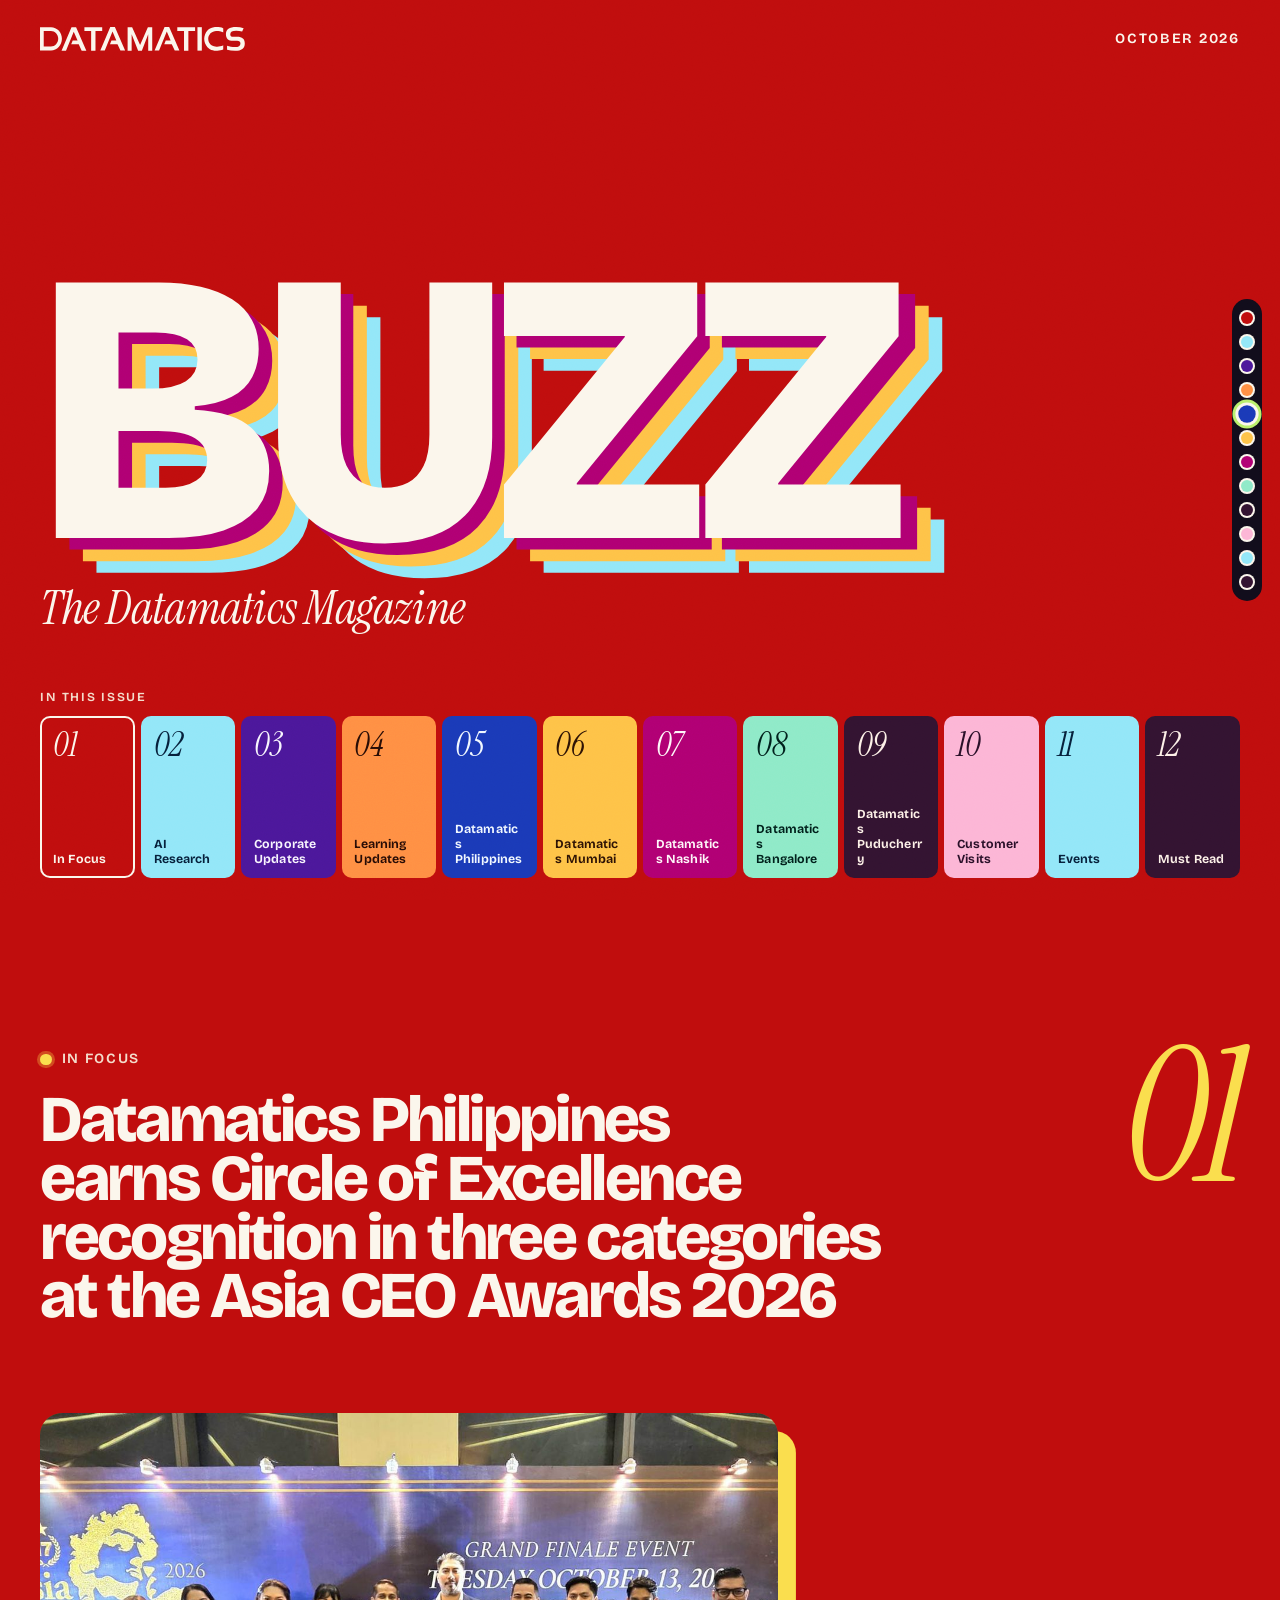
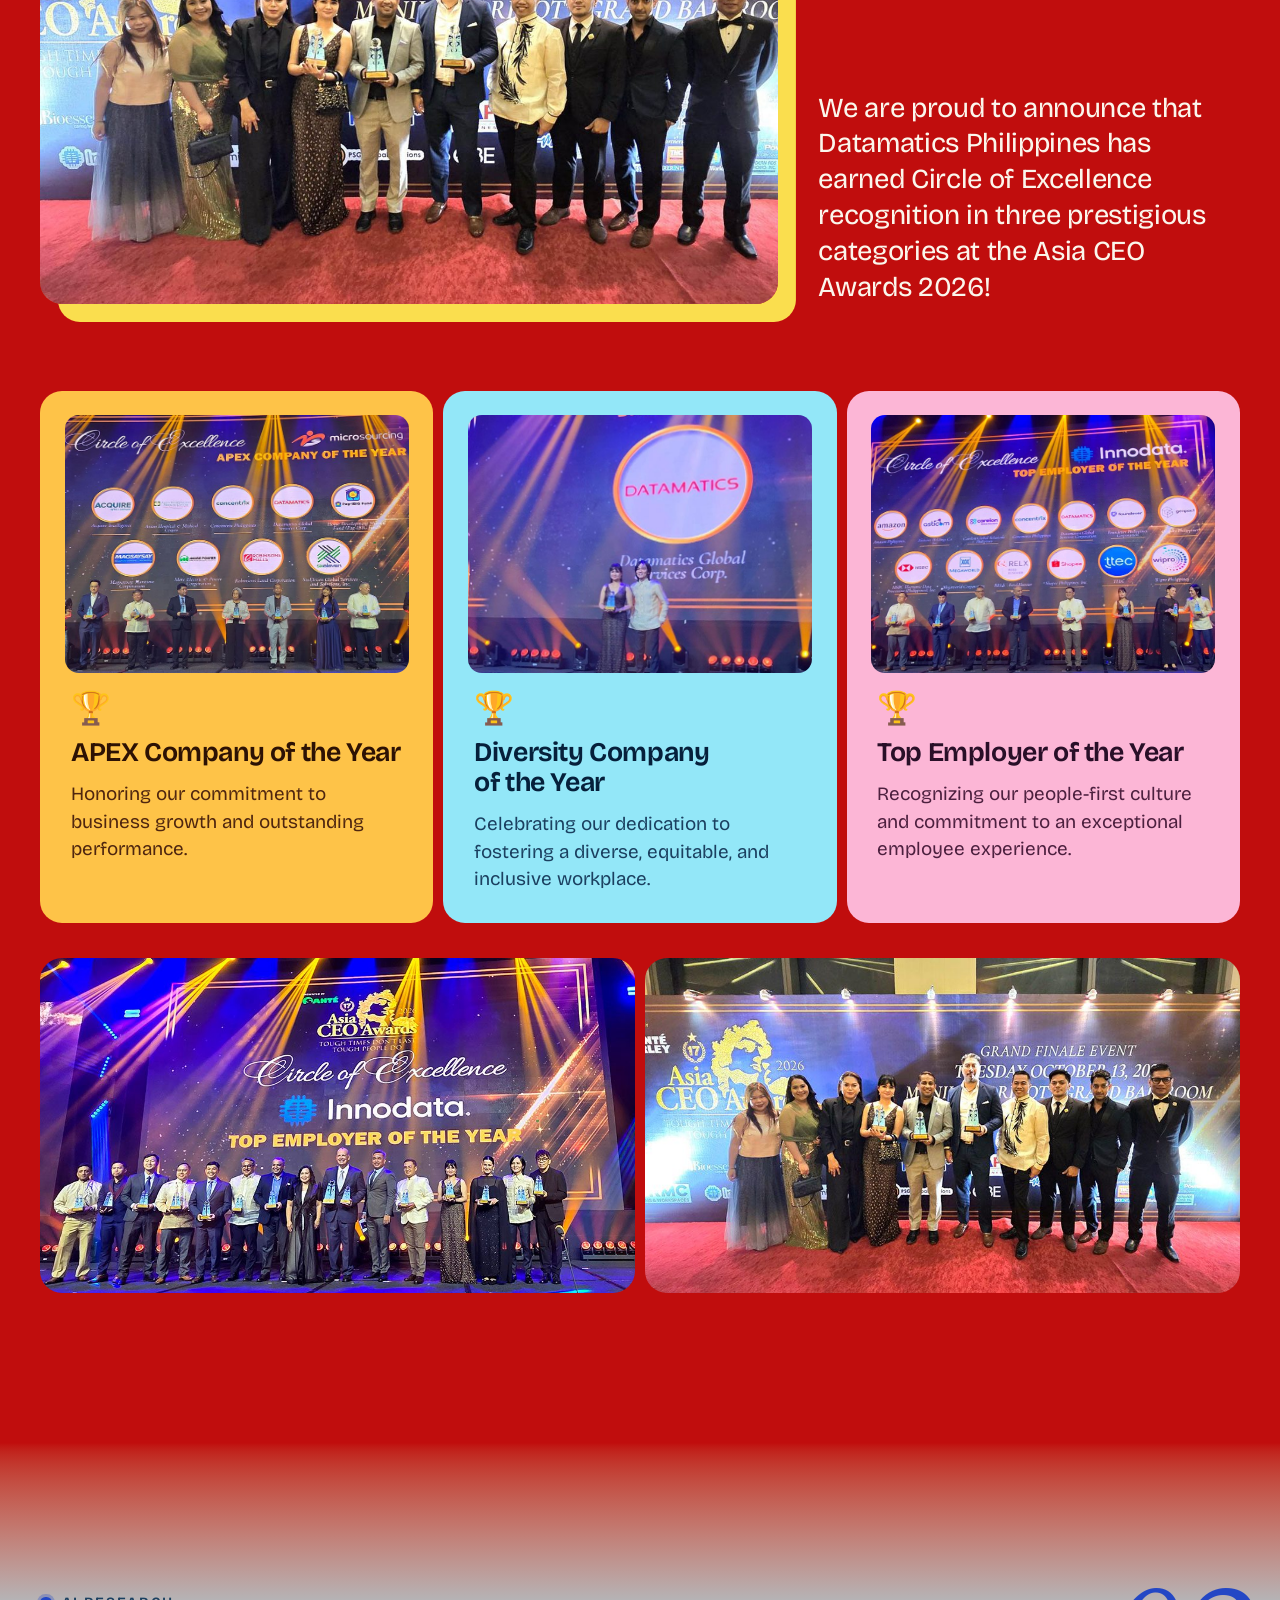
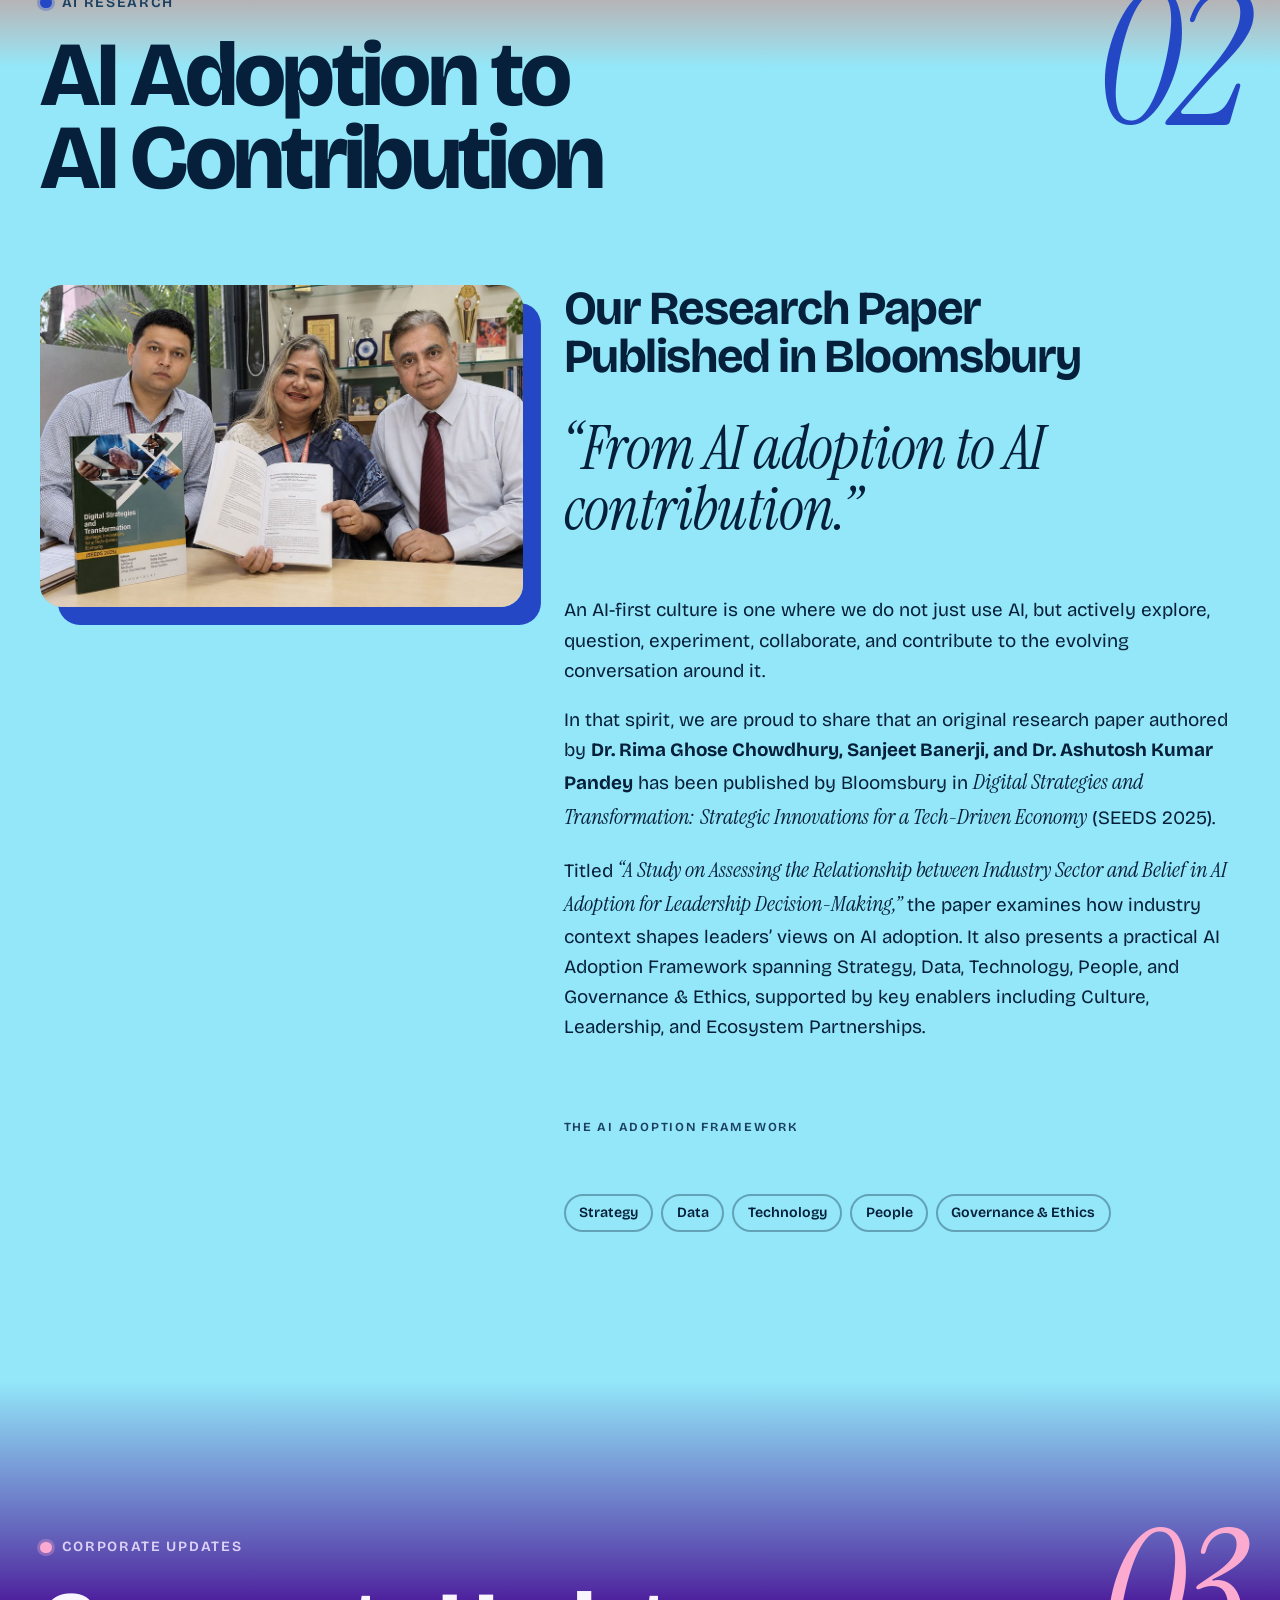
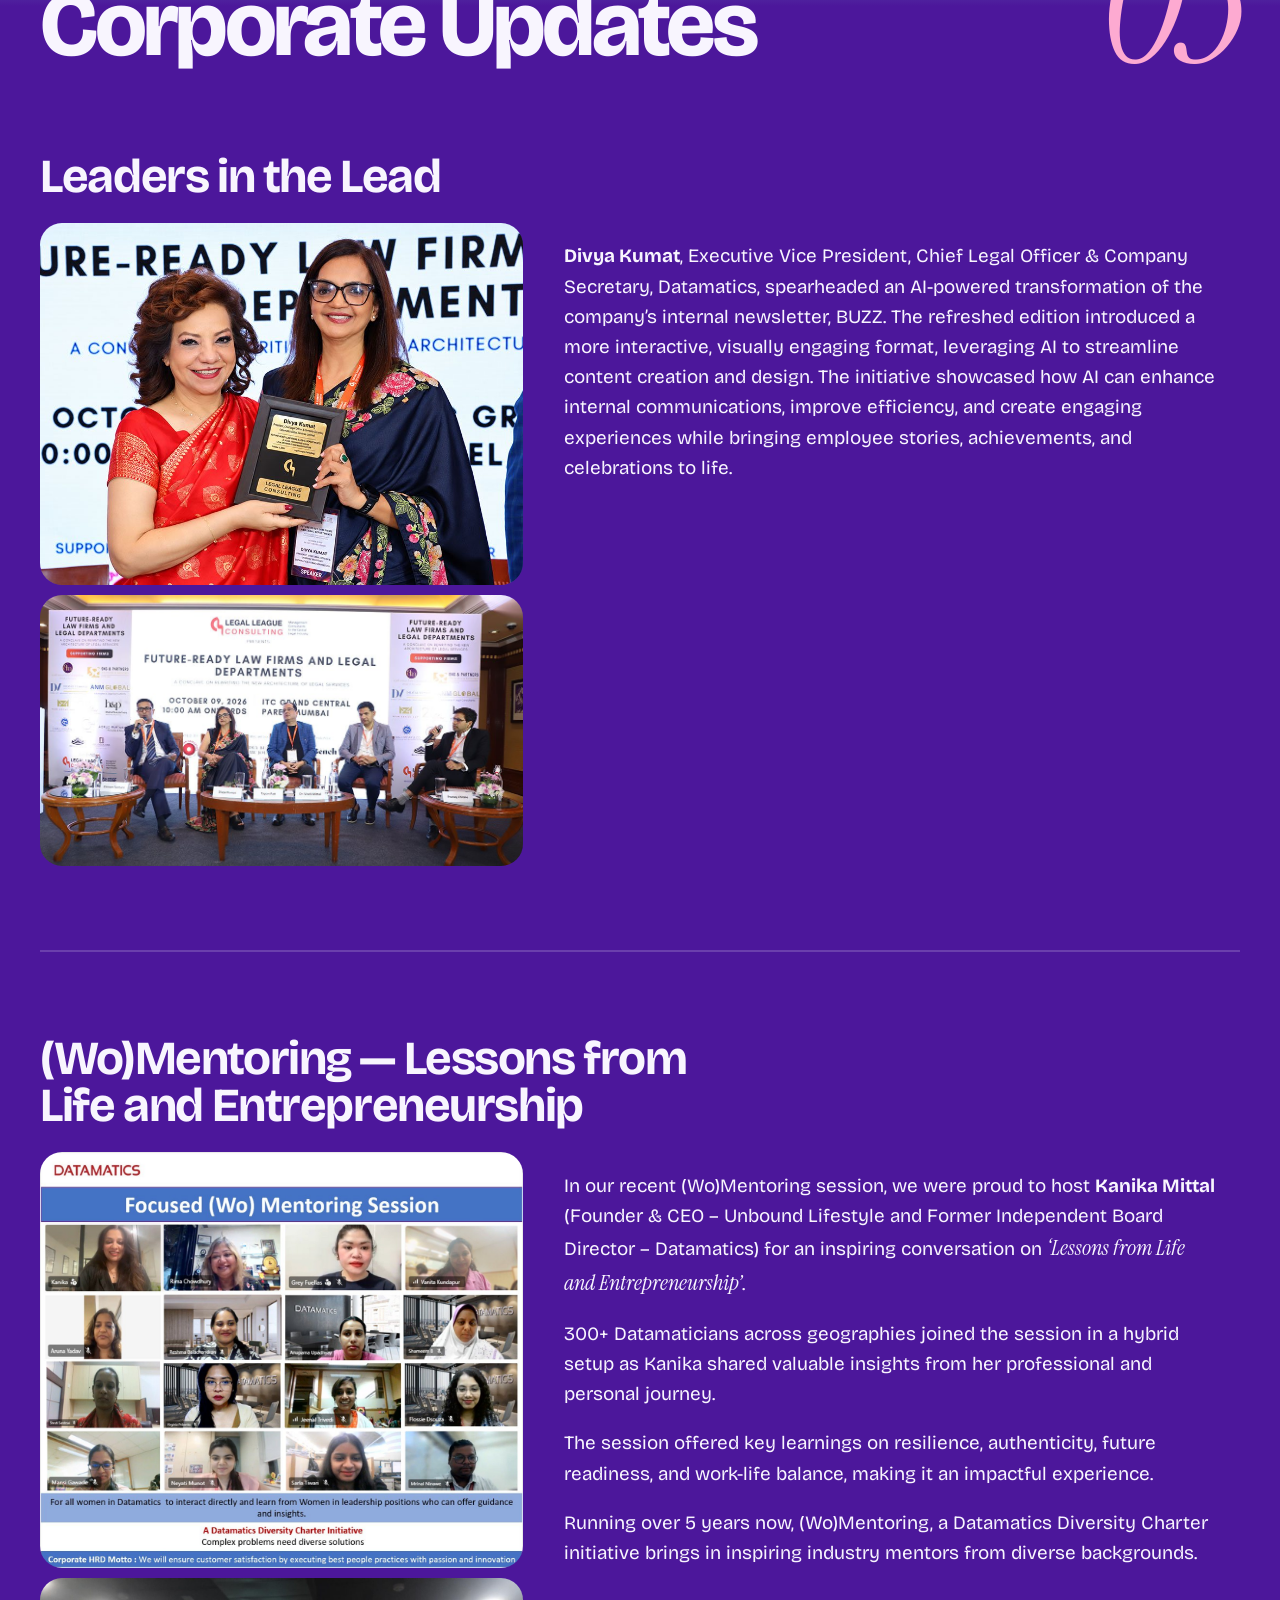
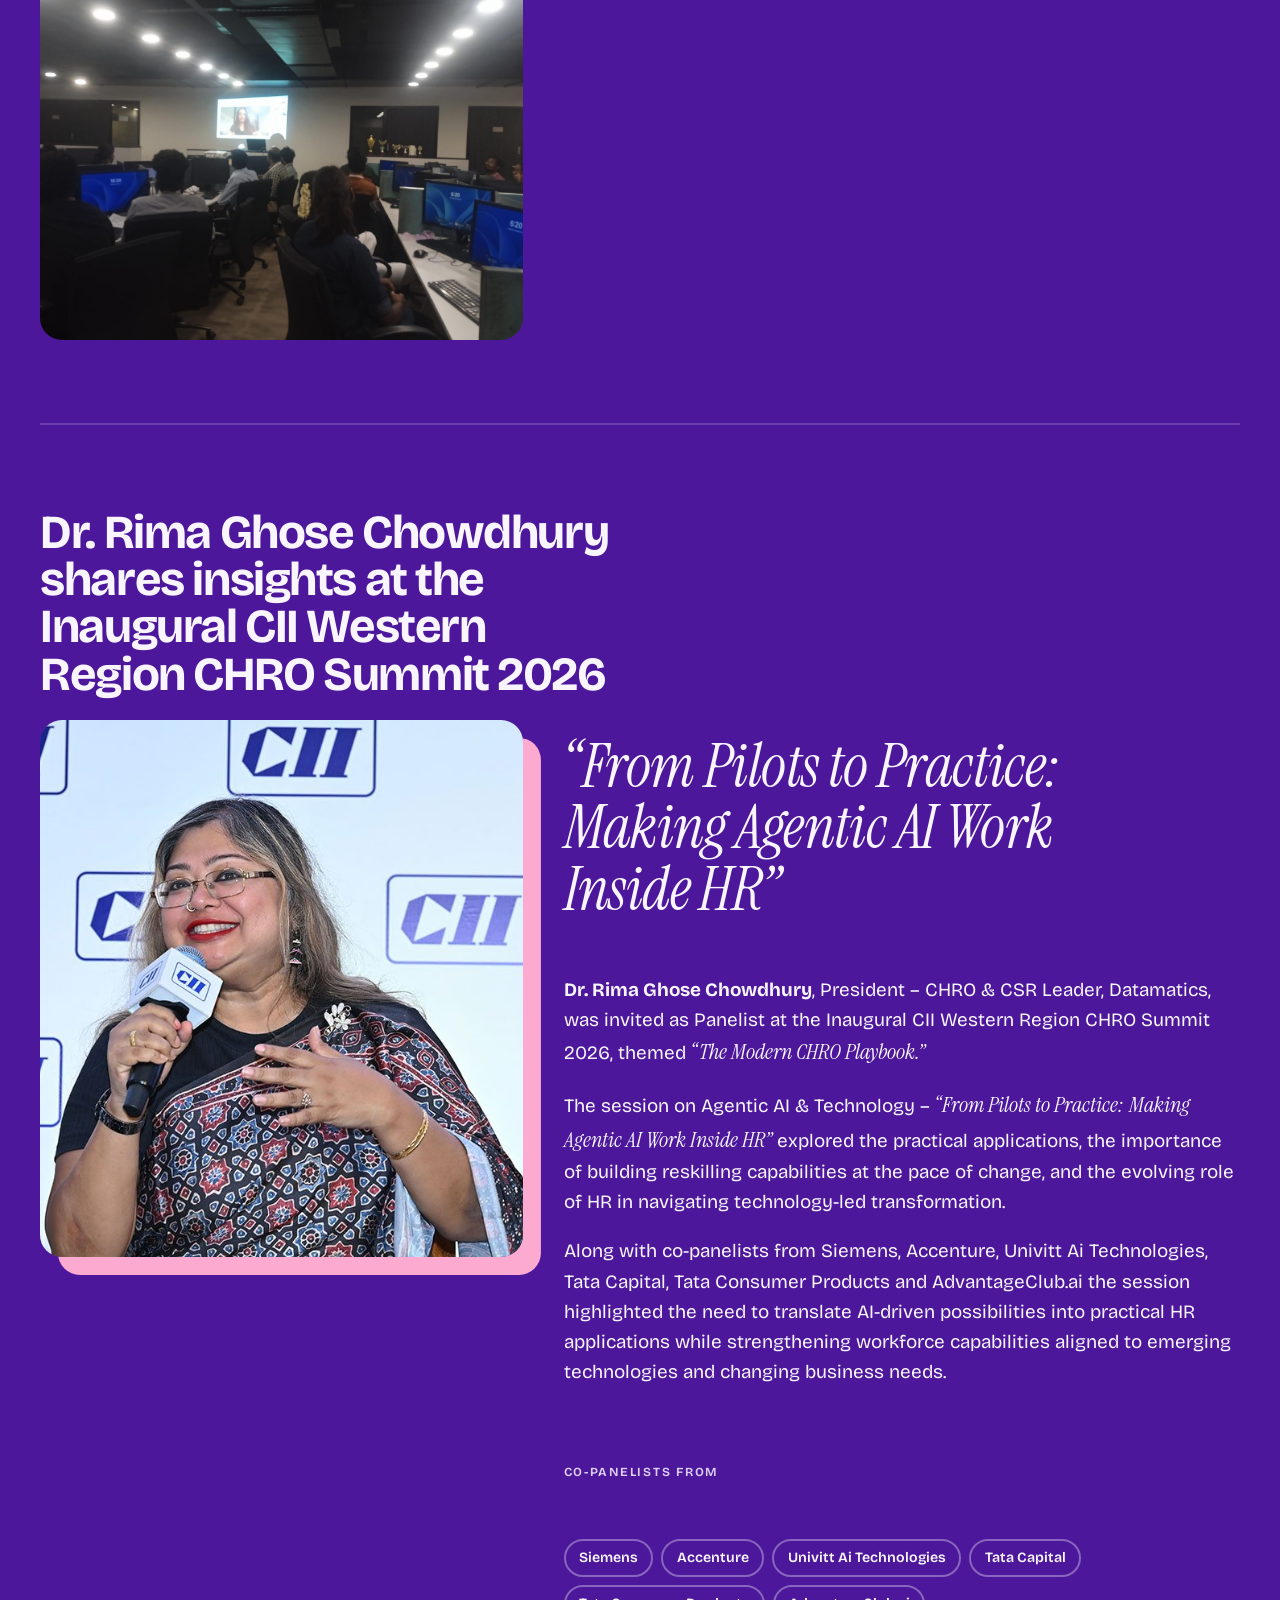
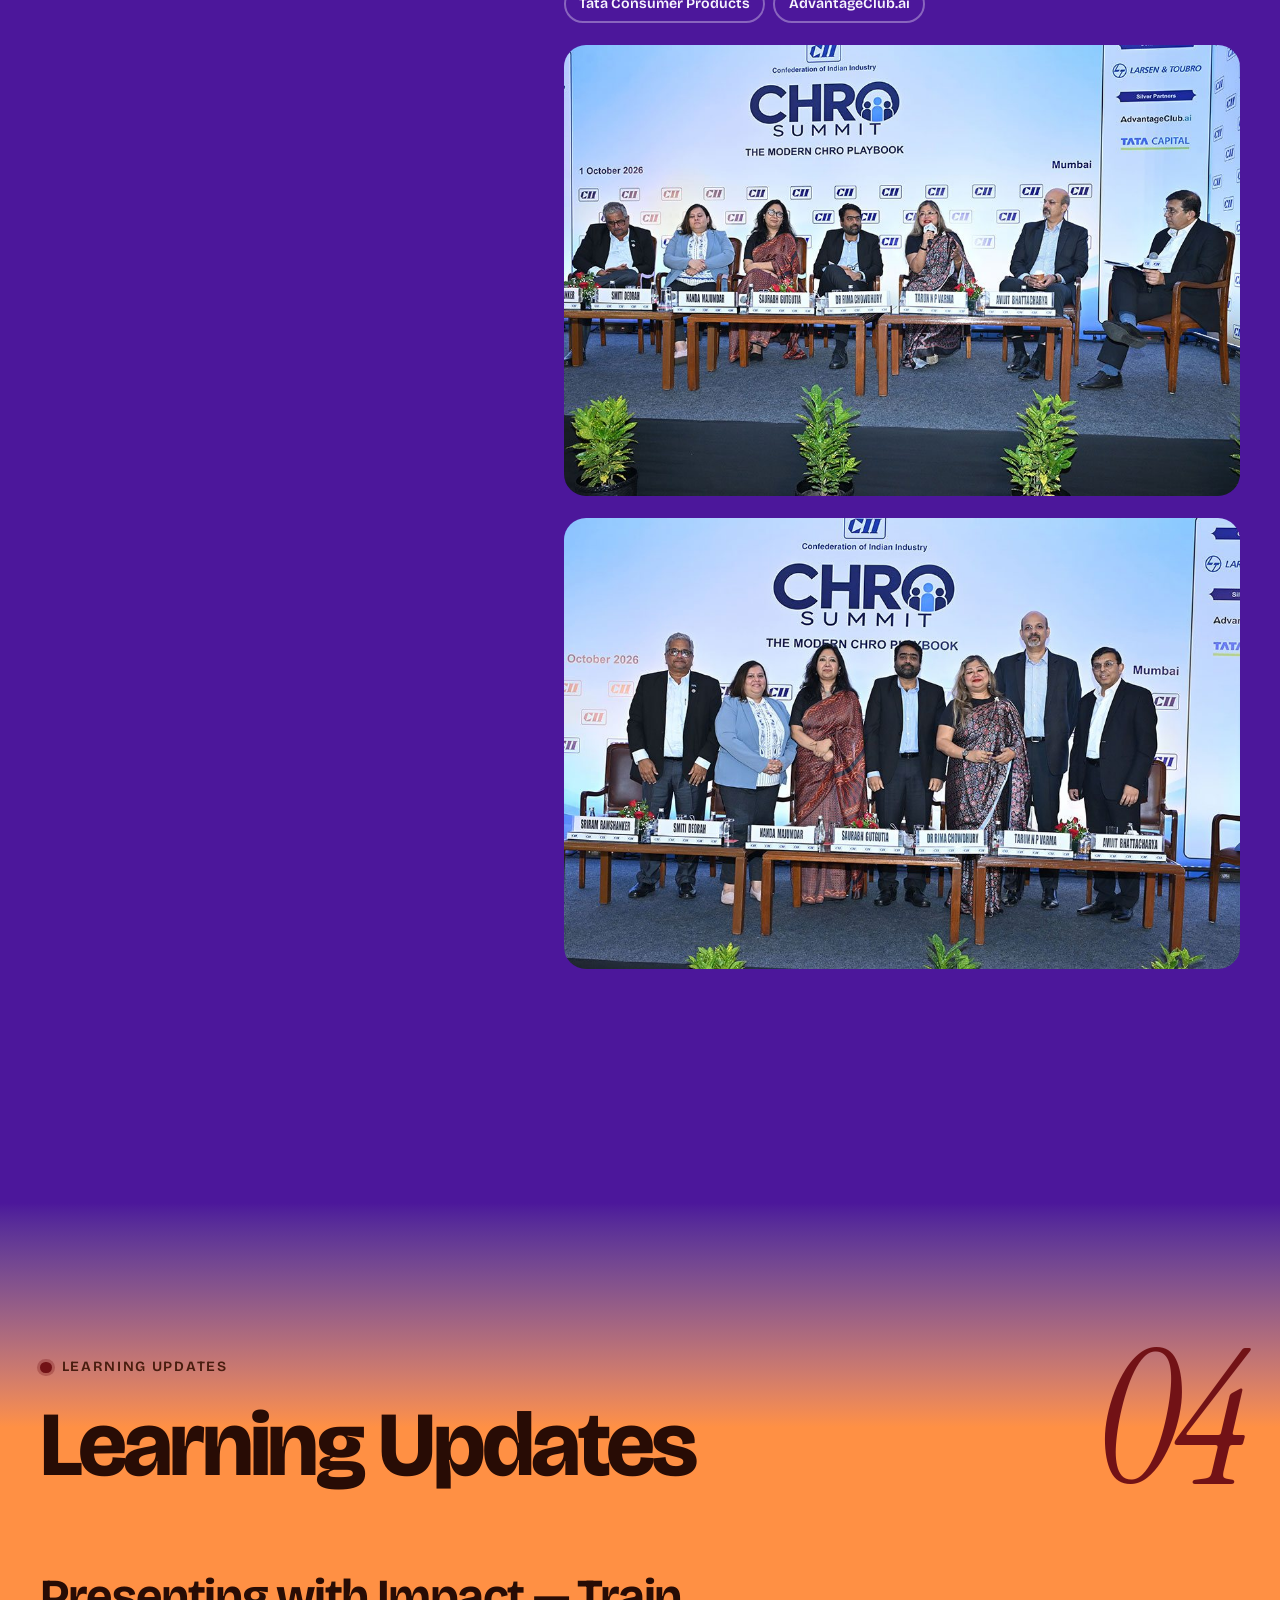
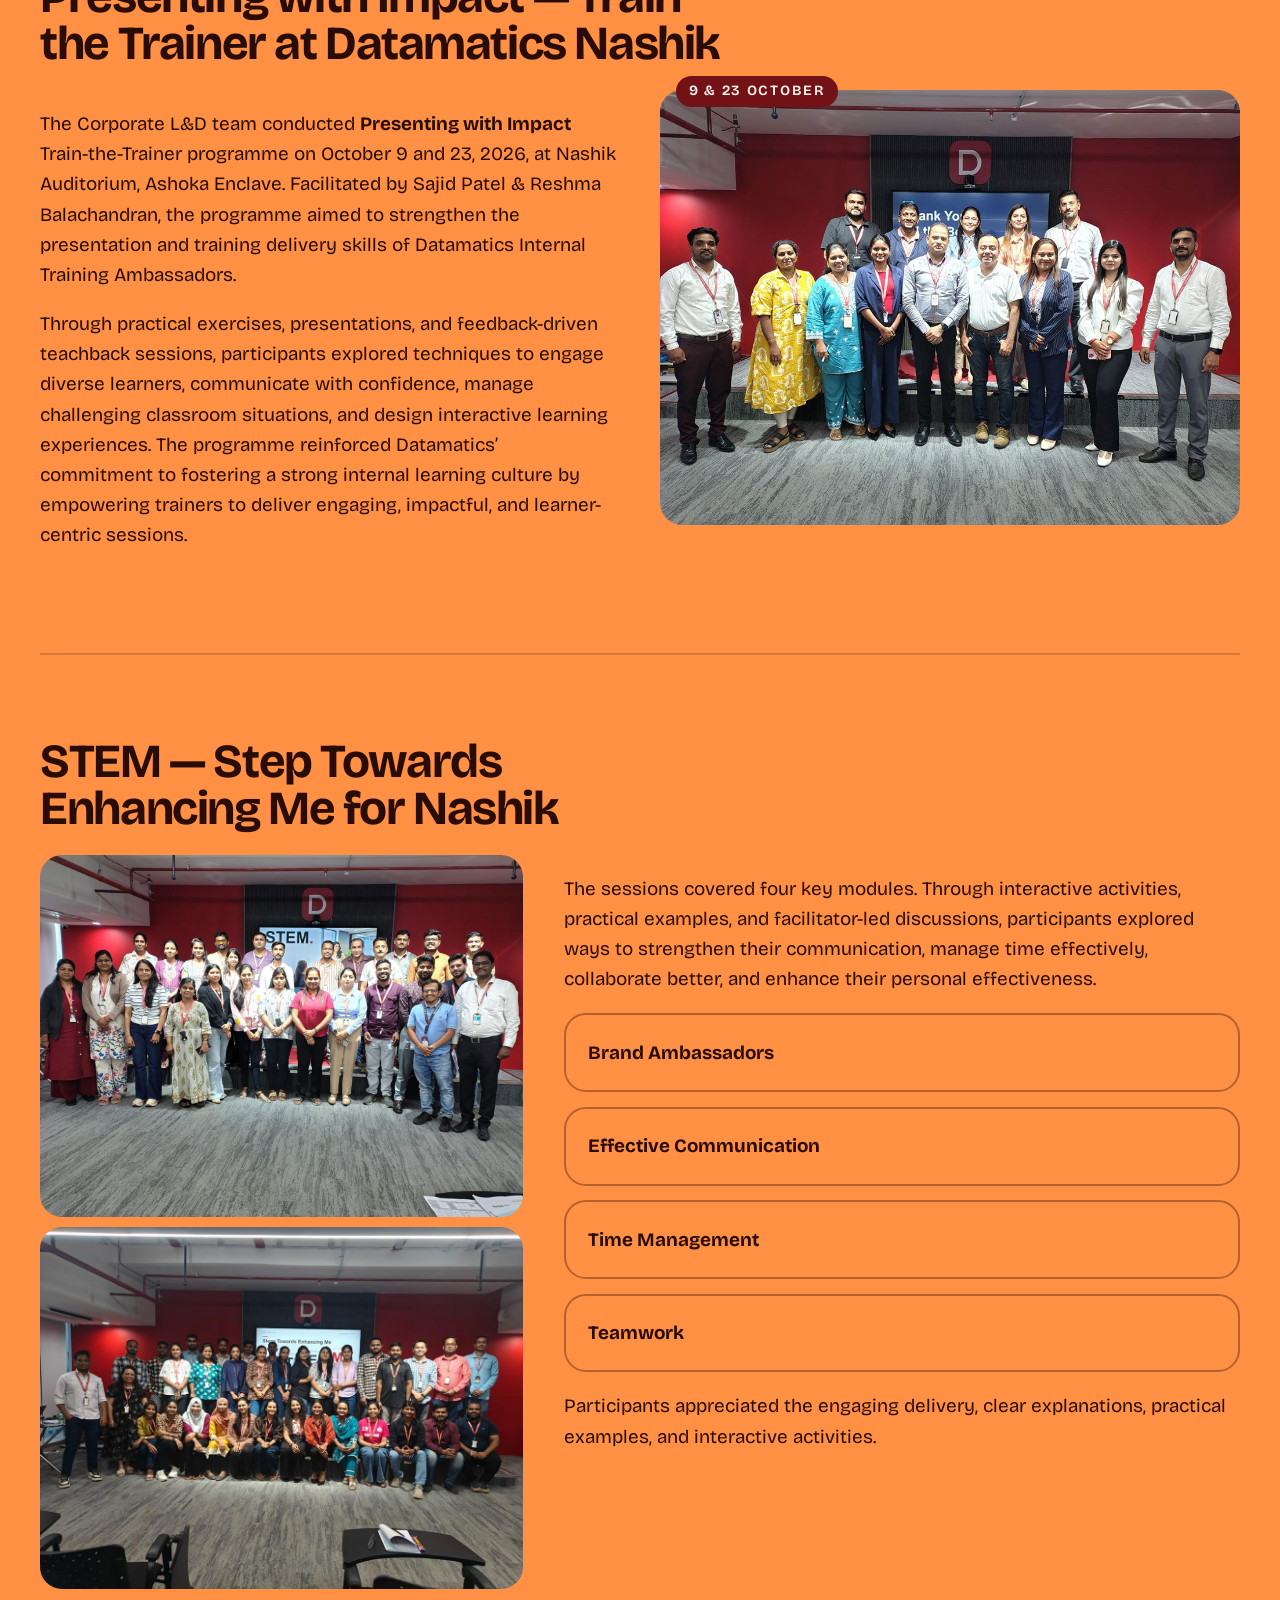
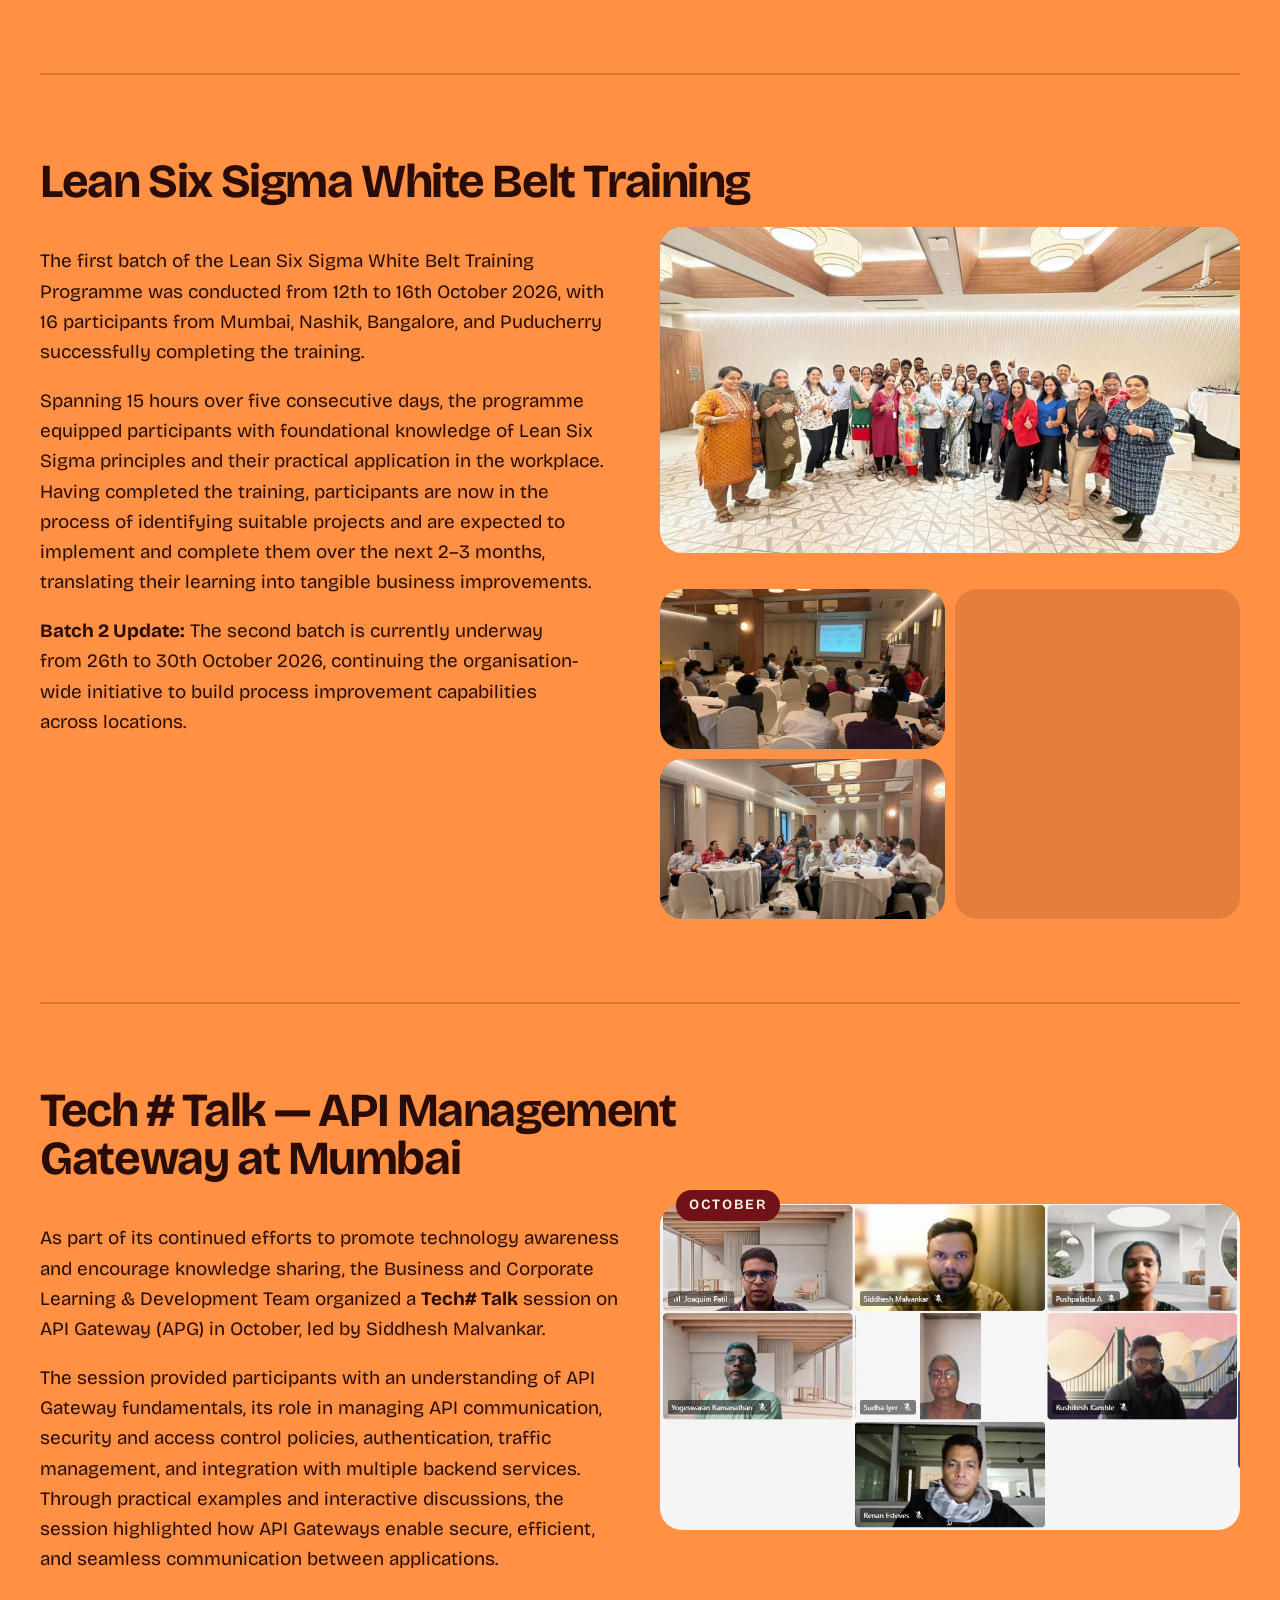
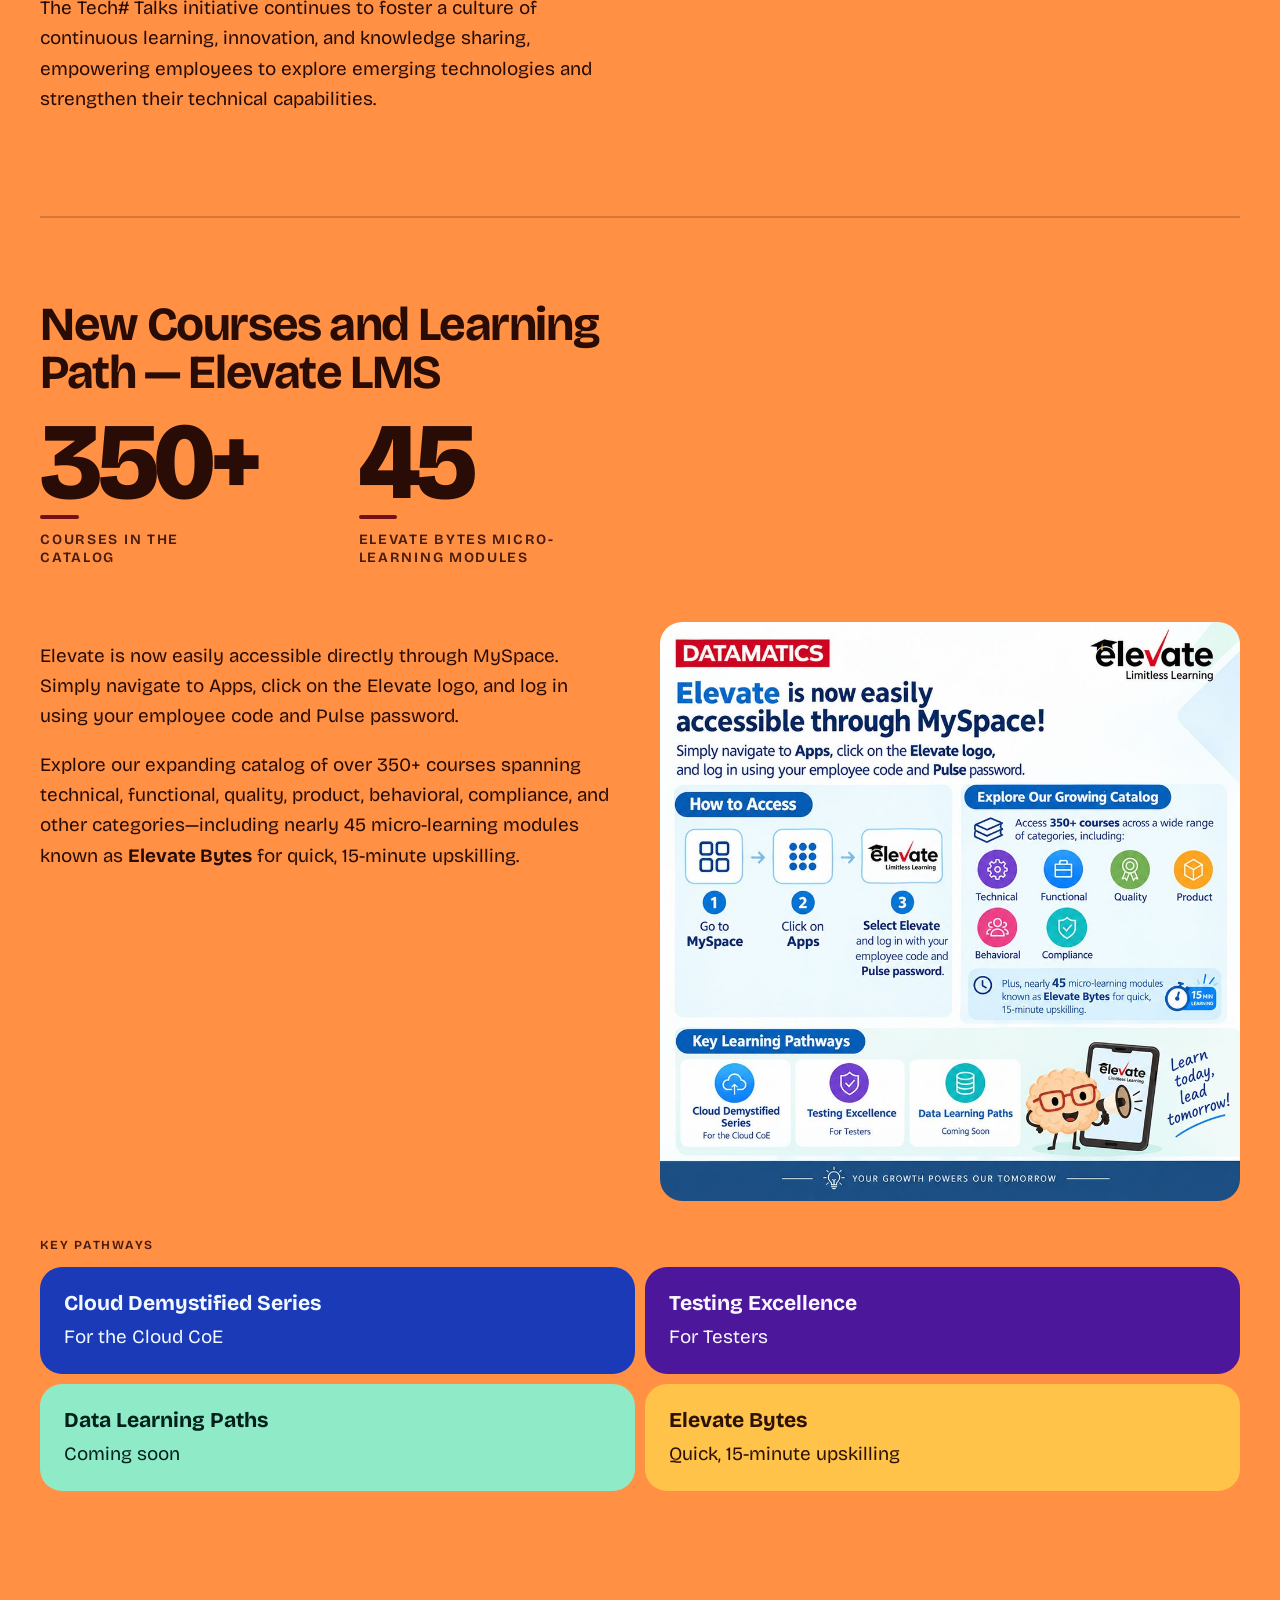
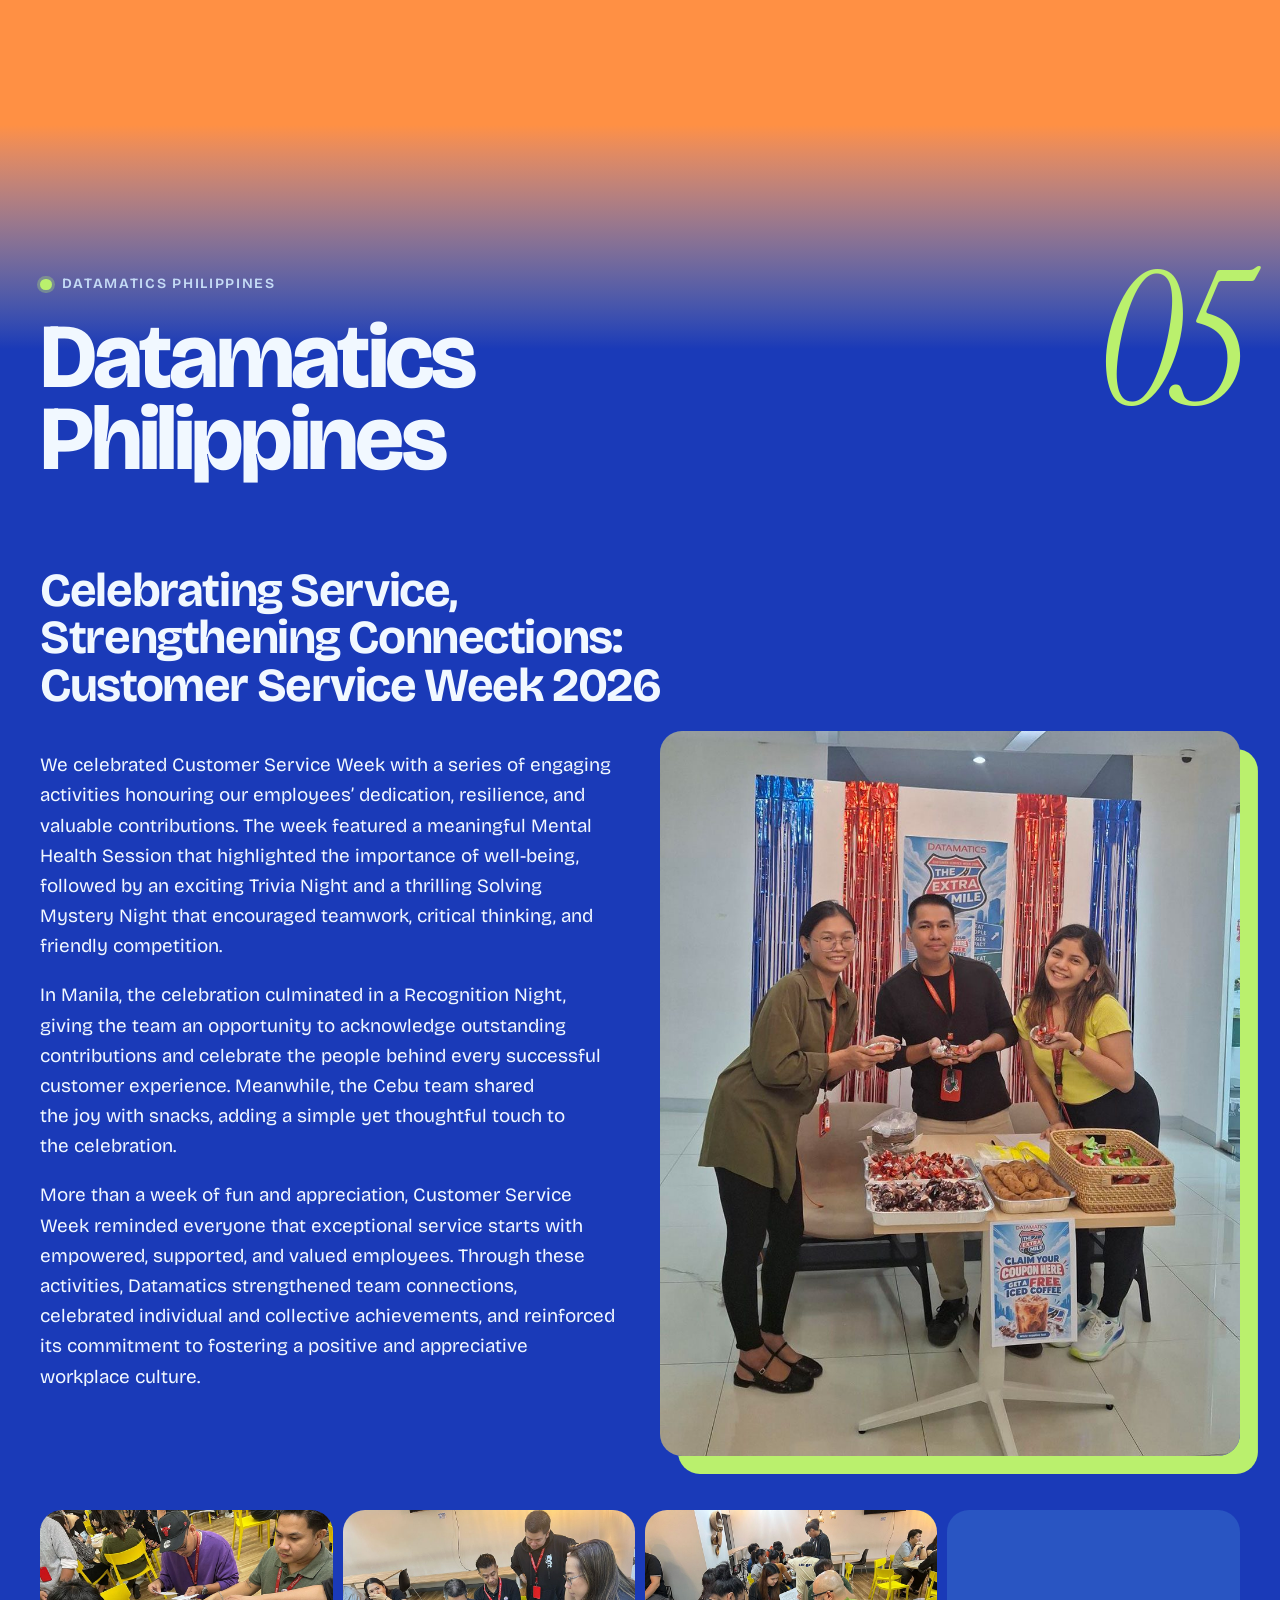
==== commit 0348255b: "Nashik: add Building Executive Presence with POISE story Co-Authored-By: Claude Opus 5.5 <noreply@an" ====
--- a/index.html
+++ b/index.html
@@ -33,7 +33,7 @@
 <p class="learn-list-label t-micro">The AI Adoption Framework</p>
 <ul class="panel-list"><li>Strategy</li><li>Data</li><li>Technology</li><li>People</li><li>Governance &amp; Ethics</li></ul>
 </div></div></div></section><section id="corporate" aria-labelledby="corporate-title" data-chroma="analyst" class="chapter " style="--prev-field:var(--f-press)"><div class="chapter-bleed" aria-hidden="true"></div><div class="page"><header class="chapter-head"><span class="chapter-numeral t-numeral" aria-hidden="true">03</span><p class="chapter-kicker t-meta"><span class="chapter-kicker-dot" aria-hidden="true"></span><span class="visually-hidden">Chapter 3 of 12: </span>Corporate Updates</p><h2 id="corporate-title" class="chapter-title t-h2">Corporate Updates</h2></header><article class="story reveal" aria-labelledby="corp-leaders"><h3 id="corp-leaders" class="t-h3 story-title">Leaders in the Lead</h3><div class="learn-ms"><div class="photo-stack"><figure class="photo learn-ms-photo"><div class="photo-frame"><img src="assets/img/leaders/divya-felicitation.jpg" width="1000" height="667" alt="Divya Kumat receives a plaque from Legal League Consulting at the Future-Ready Law Firms and Legal Departments conclave." loading="lazy" decoding="async" style="object-position:50% 35%"></div></figure><figure class="photo photo-wide"><div class="photo-frame"><img src="assets/img/leaders/divya-panel.jpg" width="1000" height="667" alt="Divya Kumat seated on the panel at the Future-Ready Law Firms and Legal Departments conclave at ITC Grand Central, Mumbai." loading="lazy" decoding="async" style="object-position:50% 50%"></div></figure></div><div class="copy flow t-body"><p><strong>Divya Kumat</strong>, Executive Vice President, Chief Legal Officer &amp; Company Secretary, Datamatics, spearheaded an AI-powered transformation of the company’s internal newsletter, BUZZ. The refreshed edition introduced a more interactive, visually engaging format, leveraging AI to streamline content creation and design. The initiative showcased how AI can enhance internal communications, improve efficiency, and create engaging experiences while bringing employee stories, achievements, and celebrations to life.</p></div></div></article><article class="story reveal" aria-labelledby="corp-womentoring"><h3 id="corp-womentoring" class="t-h3 story-title">(Wo)Mentoring — Lessons from Life and Entrepreneurship</h3><div class="learn-ms"><div class="photo-stack"><figure class="photo photo-natural"><div class="photo-frame"><img src="assets/img/womentoring/session-grid.jpg" width="1258" height="1084" alt="Focused (Wo)Mentoring Session: a grid of video-call participants including Kanika and Rima Chowdhury, with the note that it is a Datamatics Diversity Charter initiative." loading="lazy" decoding="async" style="object-position:50% 50%"></div></figure><figure class="photo learn-ms-photo"><div class="photo-frame"><img src="assets/img/womentoring/hybrid-room.jpg" width="1400" height="1050" alt="Datamaticians in an office watching Kanika Mittal on a projected video call during the hybrid session." loading="lazy" decoding="async" style="object-position:50% 50%"></div></figure></div><div class="copy flow t-body"><p>In our recent (Wo)Mentoring session, we were proud to host <strong>Kanika Mittal</strong> (Founder &amp; CEO – Unbound Lifestyle and Former Independent Board Director – Datamatics) for an inspiring conversation on <em>‘Lessons from Life and Entrepreneurship’</em>.</p><p>300+ Datamaticians across geographies joined the session in a hybrid setup as Kanika shared valuable insights from her professional and personal journey.</p><p>The session offered key learnings on resilience, authenticity, future readiness, and work-life balance, making it an impactful experience.</p><p>Running over 5 years now, (Wo)Mentoring, a Datamatics Diversity Charter initiative brings in inspiring industry mentors from diverse backgrounds.</p></div></div></article><article class="story reveal" aria-labelledby="corp-cii"><h3 id="corp-cii" class="t-h3 story-title">Dr. Rima Ghose Chowdhury shares insights at the Inaugural CII Western Region CHRO Summit 2026</h3><div class="leaders-spread"><figure class="photo photo-offset leaders-portrait"><div class="photo-frame"><img src="assets/img/cii/cii-rima-speaking.jpg" width="1000" height="667" alt="Dr. Rima Ghose Chowdhury speaks into a CII microphone during the panel at the CII CHRO Summit." loading="lazy" decoding="async" style="object-position:42% 50%"></div></figure><div class="leaders-text"><p class="leaders-quote t-serif" aria-hidden="true">“From Pilots to Practice: Making Agentic AI Work Inside HR”</p><div class="copy flow t-body"><p><strong>Dr. Rima Ghose Chowdhury</strong>, President – CHRO &amp; CSR Leader, Datamatics, was invited as Panelist at the Inaugural CII Western Region CHRO Summit 2026, themed <em>“The Modern CHRO Playbook.”</em></p><p>The session on Agentic AI &amp; Technology – <em>“From Pilots to Practice: Making Agentic AI Work Inside HR”</em> explored the practical applications, the importance of building reskilling capabilities at the pace of change, and the evolving role of HR in navigating technology-led transformation.</p><p>Along with co-panelists from Siemens, Accenture, Univitt Ai Technologies, Tata Capital, Tata Consumer Products and AdvantageClub.ai the session highlighted the need to translate AI-driven possibilities into practical HR applications while strengthening workforce capabilities aligned to emerging technologies and changing business needs.</p></div><p class="learn-list-label t-micro">Co-panelists from</p><ul class="panel-list"><li>Siemens</li><li>Accenture</li><li>Univitt Ai Technologies</li><li>Tata Capital</li><li>Tata Consumer Products</li><li>AdvantageClub.ai</li></ul><figure class="photo leaders-panel"><div class="photo-frame"><img src="assets/img/cii/cii-panel.jpg" width="1000" height="668" alt="Panellists seated on stage at the CII CHRO Summit, themed The Modern CHRO Playbook, in Mumbai, with Dr. Rima Ghose Chowdhury speaking." loading="lazy" decoding="async" style="object-position:50% 50%"></div></figure><figure class="photo leaders-panel"><div class="photo-frame"><img src="assets/img/cii/cii-group.jpg" width="1000" height="667" alt="The panellists, including Dr. Rima Ghose Chowdhury, stand together on stage in front of the CII CHRO Summit backdrop." loading="lazy" decoding="async" style="object-position:50% 50%"></div></figure></div></div></article></div></section><section id="learning" aria-labelledby="learning-title" data-chroma="leaders" class="chapter " style="--prev-field:var(--f-analyst)"><div class="chapter-bleed" aria-hidden="true"></div><div class="page"><header class="chapter-head"><span class="chapter-numeral t-numeral" aria-hidden="true">04</span><p class="chapter-kicker t-meta"><span class="chapter-kicker-dot" aria-hidden="true"></span><span class="visually-hidden">Chapter 4 of 12: </span>Learning Updates</p><h2 id="learning-title" class="chapter-title t-h2">Learning Updates</h2></header><article class="story reveal" aria-labelledby="learn-pwi"><h3 id="learn-pwi" class="t-h3 story-title">Presenting with Impact — Train the Trainer at Datamatics Nashik</h3><div class="learn-tech"><div class="copy flow t-body"><p>The Corporate L&amp;D team conducted <strong>Presenting with Impact</strong> Train-the-Trainer programme on October 9 and 23, 2026, at Nashik Auditorium, Ashoka Enclave. Facilitated by Sajid Patel &amp; Reshma Balachandran, the programme aimed to strengthen the presentation and training delivery skills of Datamatics Internal Training Ambassadors.</p><p>Through practical exercises, presentations, and feedback-driven teachback sessions, participants explored techniques to engage diverse learners, communicate with confidence, manage challenging classroom situations, and design interactive learning experiences. The programme reinforced Datamatics’ commitment to fostering a strong internal learning culture by empowering trainers to deliver engaging, impactful, and learner-centric sessions.</p></div><div class="learn-session"><span class="learn-session-date t-meta" aria-hidden="true">9 &amp; 23 October</span><figure class="photo photo-43"><div class="photo-frame"><img src="assets/img/learning/presenting-with-impact.jpg" width="1000" height="750" alt="Participants and facilitators of the Presenting with Impact Train-the-Trainer programme pose together in front of a Thank You screen at Datamatics Nashik." loading="lazy" decoding="async" style="object-position:50% 50%"></div></figure></div></div></article><article class="story reveal" aria-labelledby="learn-stem"><h3 id="learn-stem" class="t-h3 story-title">STEM — Step Towards Enhancing Me for Nashik</h3><div class="learn-ms"><div class="photo-stack"><figure class="photo learn-ms-photo"><div class="photo-frame"><img src="assets/img/learning/stem-batch-1.jpg" width="1400" height="1050" alt="STEM participants pose together in front of a STEM title screen at Datamatics Nashik." loading="lazy" decoding="async" style="object-position:50% 50%"></div></figure><figure class="photo learn-ms-photo"><div class="photo-frame"><img src="assets/img/learning/stem-batch-2.jpg" width="1000" height="750" alt="Another group of STEM participants seated and standing in front of the Steps Towards Enhancing Me screen at Datamatics Nashik." loading="lazy" decoding="async" style="object-position:50% 50%"></div></figure></div><div><div class="copy flow t-body"><p>The sessions covered four key modules. Through interactive activities, practical examples, and facilitator-led discussions, participants explored ways to strengthen their communication, manage time effectively, collaborate better, and enhance their personal effectiveness.</p></div><ul class="learn-modules t-body"><li><strong>Brand Ambassadors</strong></li><li><strong>Effective Communication</strong></li><li><strong>Time Management</strong></li><li><strong>Teamwork</strong></li></ul><div class="copy flow t-body"><p>Participants appreciated the engaging delivery, clear explanations, practical examples, and interactive activities.</p></div></div></div></article><article class="story reveal" aria-labelledby="learn-lss"><h3 id="learn-lss" class="t-h3 story-title">Lean Six Sigma White Belt Training</h3><div class="ph-sigma"><div class="copy flow t-body"><p>The first batch of the Lean Six Sigma White Belt Training Programme was conducted from 12th to 16th October 2026, with 16 participants from Mumbai, Nashik, Bangalore, and Puducherry successfully completing the training.</p><p>Spanning 15 hours over five consecutive days, the programme equipped participants with foundational knowledge of Lean Six Sigma principles and their practical application in the workplace. Having completed the training, participants are now in the process of identifying suitable projects and are expected to implement and complete them over the next 2–3 months, translating their learning into tangible business improvements.</p><p><strong>Batch 2 Update:</strong> The second batch is currently underway from 26th to 30th October 2026, continuing the organisation-wide initiative to build process improvement capabilities across locations.</p></div><div class="ph-sigma-media"><figure class="photo "><div class="photo-frame"><img src="assets/img/learning/lss-group.jpg" width="1600" height="900" alt="Lean Six Sigma White Belt participants give a thumbs-up together at the end of the training." loading="lazy" decoding="async" style="object-position:50% 50%"></div></figure><div class="sigma-grid"><div class="photo-stack"><figure class="photo "><div class="photo-frame"><img src="assets/img/learning/lss-session.jpg" width="1600" height="900" alt="The facilitator presents a slide on the structure of impactful communication to participants seated at round tables." loading="lazy" decoding="async" style="object-position:50% 50%"></div></figure><figure class="photo "><div class="photo-frame"><img src="assets/img/learning/lss-discussion.jpg" width="1600" height="900" alt="The facilitator leads a discussion among participants seated at round tables." loading="lazy" decoding="async" style="object-position:50% 50%"></div></figure></div><figure class="photo sigma-tall"><div class="photo-frame"><img src="assets/img/learning/lss-activity.jpg" width="900" height="1600" alt="Two participants add sticky notes to a flip chart during a group activity." loading="lazy" decoding="async" style="object-position:50% 30%"></div></figure></div></div></div></article><article class="story reveal" aria-labelledby="learn-api"><h3 id="learn-api" class="t-h3 story-title">Tech # Talk — API Management Gateway at Mumbai</h3><div class="learn-tech"><div class="copy flow t-body"><p>As part of its continued efforts to promote technology awareness and encourage knowledge sharing, the Business and Corporate Learning &amp; Development Team organized a <strong>Tech# Talk</strong> session on API Gateway (APG) in October, led by Siddhesh Malvankar.</p><p>The session provided participants with an understanding of API Gateway fundamentals, its role in managing API communication, security and access control policies, authentication, traffic management, and integration with multiple backend services. Through practical examples and interactive discussions, the session highlighted how API Gateways enable secure, efficient, and seamless communication between applications.</p><p>The Tech# Talks initiative continues to foster a culture of continuous learning, innovation, and knowledge sharing, empowering employees to explore emerging technologies and strengthen their technical capabilities.</p></div><div class="learn-session"><span class="learn-session-date t-meta" aria-hidden="true">October</span><figure class="photo "><div class="photo-frame"><img src="assets/img/learning/tech-talk-api-gateway.jpg" width="952" height="536" alt="Online meeting grid of participants attending the Tech# Talk on API Gateway, including speaker Siddhesh Malvankar." loading="lazy" decoding="async" style="object-position:50% 50%"></div></figure></div></div></article><article class="story reveal" aria-labelledby="learn-elevate"><h3 id="learn-elevate" class="t-h3 story-title">New Courses and Learning Path — Elevate LMS</h3><div class="ph-stats"><div class="stat"><p class="stat-value">350+</p><p class="stat-label t-meta">Courses in the catalog</p></div><div class="stat"><p class="stat-value">45</p><p class="stat-label t-meta">Elevate Bytes micro-learning modules</p></div></div><div class="learn-tech"><div class="copy flow t-body"><p>Elevate is now easily accessible directly through MySpace. Simply navigate to Apps, click on the Elevate logo, and log in using your employee code and Pulse password.</p><p>Explore our expanding catalog of over 350+ courses spanning technical, functional, quality, product, behavioral, compliance, and other categories—including nearly 45 micro-learning modules known as <strong>Elevate Bytes</strong> for quick, 15-minute upskilling.</p></div><figure class="photo photo-natural"><div class="photo-frame"><img src="assets/img/learning/elevate-lms.jpg" width="1000" height="1000" alt="Elevate poster: Elevate is now accessible through MySpace. Go to MySpace, click Apps, select Elevate and log in with your employee code and Pulse password. 350+ courses across Technical, Functional, Quality, Product, Behavioral and Compliance, nearly 45 Elevate Bytes, and key pathways: Cloud Demystified Series, Testing Excellence, and Data Learning Paths coming soon." loading="lazy" decoding="async" style="object-position:50% 50%"></div></figure></div>
-<p class="learn-list-label t-micro">Key pathways</p><ul class="learn-tiles learn-tiles-paths"><li class="learn-tile" data-chroma="learning"><span class="learn-tile-name">Cloud Demystified Series</span>For the Cloud CoE</li><li class="learn-tile" data-chroma="analyst"><span class="learn-tile-name">Testing Excellence</span>For Testers</li><li class="learn-tile" data-chroma="thoughtcast"><span class="learn-tile-name">Data Learning Paths</span>Coming soon</li><li class="learn-tile" data-chroma="corporate"><span class="learn-tile-name">Elevate Bytes</span>Quick, 15-minute upskilling</li></ul></article></div></section><section id="philippines" aria-labelledby="philippines-title" data-chroma="learning" class="chapter " style="--prev-field:var(--f-leaders)"><div class="chapter-bleed" aria-hidden="true"></div><div class="page"><header class="chapter-head"><span class="chapter-numeral t-numeral" aria-hidden="true">05</span><p class="chapter-kicker t-meta"><span class="chapter-kicker-dot" aria-hidden="true"></span><span class="visually-hidden">Chapter 5 of 12: </span>Datamatics Philippines</p><h2 id="philippines-title" class="chapter-title t-h2">Datamatics Philippines</h2></header><article class="story reveal" aria-labelledby="ph-csw"><h3 id="ph-csw" class="t-h3 story-title">Celebrating Service, Strengthening Connections: Customer Service Week 2026</h3><div class="learn-tech"><div class="copy flow t-body"><p>We celebrated Customer Service Week with a series of engaging activities honouring our employees’ dedication, resilience, and valuable contributions. The week featured a meaningful Mental Health Session that highlighted the importance of well-being, followed by an exciting Trivia Night and a thrilling Solving Mystery Night that encouraged teamwork, critical thinking, and friendly competition.</p><p>In Manila, the celebration culminated in a Recognition Night, giving the team an opportunity to acknowledge outstanding contributions and celebrate the people behind every successful customer experience. Meanwhile, the Cebu team shared the joy with snacks, adding a simple yet thoughtful touch to the celebration.</p><p>More than a week of fun and appreciation, Customer Service Week reminded everyone that exceptional service starts with empowered, supported, and valued employees. Through these activities, Datamatics strengthened team connections, celebrated individual and collective achievements, and reinforced its commitment to fostering a positive and appreciative workplace culture.</p></div><figure class="photo photo-offset photo-tall"><div class="photo-frame"><img src="assets/img/philippines/csw-coupon-booth.jpg" width="1000" height="1262" alt="Three colleagues smile behind a snack table at The Extra Mile Customer Service Week booth, with a sign to claim a free iced coffee coupon." loading="lazy" decoding="async" style="object-position:50% 50%"></div></figure></div><div class="csw-grid"><figure class="photo "><div class="photo-frame"><img src="assets/img/philippines/csw-mystery-1.jpg" width="1000" height="750" alt="A team works through case files and clues at a table during Solving Mystery Night." loading="lazy" decoding="async" style="object-position:50% 50%"></div></figure><figure class="photo "><div class="photo-frame"><img src="assets/img/philippines/csw-mystery-2.jpg" width="1000" height="750" alt="Teammates study evidence sheets and a phone together during Solving Mystery Night." loading="lazy" decoding="async" style="object-position:50% 50%"></div></figure><figure class="photo "><div class="photo-frame"><img src="assets/img/philippines/csw-mystery-3.jpg" width="1000" height="750" alt="Teams seated at tables in the pantry examine printed clues during Solving Mystery Night." loading="lazy" decoding="async" style="object-position:50% 50%"></div></figure><figure class="photo "><div class="photo-frame"><img src="assets/img/philippines/csw-snacks-cebu.jpg" width="1000" height="563" alt="Colleagues line up for snacks at the office pantry during the Customer Service Week celebration." loading="lazy" decoding="async" style="object-position:50% 50%"></div></figure></div></article><article class="story reveal" aria-labelledby="ph-badminton"><h3 id="ph-badminton" class="t-h3 story-title">Smash, Rally, Connect: Cebu Badminton Tournament Day</h3><div class="learn-ms"><figure class="photo learn-ms-photo"><div class="photo-frame"><img src="assets/img/philippines/badminton-podium.jpg" width="1400" height="1050" alt="Champions and medal winners in Datamatics Badminton Tournament jerseys pose on the podium at Point21 Badminton, Cebu." loading="lazy" decoding="async" style="object-position:50% 50%"></div></figure><div class="copy flow t-body"><p>The Cebu Badminton Tournament Day brought Datamaticians together at Point21 Badminton Court in Cebu for a full day of exciting matches, friendly competition, and sportsmanship. Participants stepped away from work to showcase their skills, challenge themselves, and cheer on colleagues. Energetic rallies and hard-fought points fostered enthusiasm and camaraderie. Beyond the games, the event strengthened relationships, encouraged teamwork, and promoted an active, balanced lifestyle, leaving participants with lasting memories and a renewed sense of unity beyond the workplace.</p><p>By fostering connection and an active, balanced lifestyle, the event aligned with the Datamatics <strong>Wheel of wellbeing</strong>.</p></div></div><div class="photo-row3"><figure class="photo "><div class="photo-frame"><img src="assets/img/philippines/badminton-match.jpg" width="800" height="667" alt="Players in Datamatics jerseys compete in a doubles match on Court 4." loading="lazy" decoding="async" style="object-position:50% 50%"></div></figure><figure class="photo "><div class="photo-frame"><img src="assets/img/philippines/badminton-team-banner.jpg" width="1000" height="750" alt="Datamaticians gather behind the Datamatics Badminton Tournament banner, dated 4 October 2026, at Point21 Badminton Cebu." loading="lazy" decoding="async" style="object-position:50% 50%"></div></figure><figure class="photo "><div class="photo-frame"><img src="assets/img/philippines/badminton-winners-banner.jpg" width="1000" height="750" alt="Winners hold their champion trophies and medals behind the tournament banner." loading="lazy" decoding="async" style="object-position:50% 50%"></div></figure></div></article><article class="story reveal" aria-labelledby="ph-waves"><h3 id="ph-waves" class="t-h3 story-title">Beyond the Waves: Building Bonds, Creating Memories with IT Department Team Building Activity</h3><div class="corp-fellowship"><figure class="photo photo-offset corp-hero"><div class="photo-frame"><img src="assets/img/philippines/waves-group.jpg" width="551" height="444" alt="The Datamatics IT team poses together under a shade canopy by the sea in Batangas." loading="lazy" decoding="async" style="object-position:50% 75%"></div></figure><div class="copy flow t-body"><p>After months of planning with Dive Spot PH and House of Goodies, the Datamatics IT Team Building brought the team to Puerto De Ligpo, San Luis, Batangas, for two days of adventure, relaxation, and camaraderie. Thoughtfully arranged boat transfers, guided diving, meals, and accommodations ensured a smooth getaway.</p><p>Marine exploration, beachside relaxation, Trivia Night, and drawing and guessing games sparked laughter and friendly competition. Supported by seamless coordination, dedicated partners, and enthusiastic participation, the event strengthened connections between leadership and technical teams and created lasting memories.</p></div></div><div class="photo-row5"><figure class="photo "><div class="photo-frame"><img src="assets/img/philippines/waves-games.jpg" width="391" height="285" alt="Team members gather around for games and laughter indoors." loading="lazy" decoding="async" style="object-position:50% 50%"></div></figure><figure class="photo "><div class="photo-frame"><img src="assets/img/philippines/waves-trivia.jpg" width="431" height="315" alt="The Trivia Night title slide projected on a wall." loading="lazy" decoding="async" style="object-position:50% 50%"></div></figure><figure class="photo "><div class="photo-frame"><img src="assets/img/philippines/waves-dive.jpg" width="247" height="371" alt="A diver glides over the reef during guided diving." loading="lazy" decoding="async" style="object-position:50% 50%"></div></figure><figure class="photo "><div class="photo-frame"><img src="assets/img/philippines/waves-boat.jpg" width="573" height="309" alt="The team rides a covered boat on the boat transfer." loading="lazy" decoding="async" style="object-position:50% 50%"></div></figure><figure class="photo "><div class="photo-frame"><img src="assets/img/philippines/waves-meal.jpg" width="424" height="310" alt="The team shares a meal together at a long table." loading="lazy" decoding="async" style="object-position:50% 50%"></div></figure></div></article></div></section><section id="mumbai" aria-labelledby="mumbai-title" data-chroma="corporate" class="chapter " style="--prev-field:var(--f-learning)"><div class="chapter-bleed" aria-hidden="true"></div><div class="page"><header class="chapter-head"><span class="chapter-numeral t-numeral" aria-hidden="true">06</span><p class="chapter-kicker t-meta"><span class="chapter-kicker-dot" aria-hidden="true"></span><span class="visually-hidden">Chapter 6 of 12: </span>Datamatics Mumbai</p><h2 id="mumbai-title" class="chapter-title t-h2">Navratri Celebration in Mumbai</h2></header><div class="corp-fellowship reveal"><figure class="photo photo-offset corp-hero"><div class="photo-frame"><img src="assets/img/mumbai/navratri-group.jpg" width="1000" height="667" alt="Datamaticians in festive traditional outfits gather for a group photo at the Navratri Garba Utsav in Mumbai." loading="lazy" decoding="async" style="object-position:50% 50%"></div></figure><p class="focus-lede t-lede">The Navratri Garba Utsav at Datamatics celebrated our rich cultural heritage, festive traditions, and spirit of togetherness in Mumbai.</p></div><div class="photo-row4 reveal"><figure class="photo "><div class="photo-frame"><img src="assets/img/mumbai/navratri-lamp.jpg" width="1000" height="667" alt="A traditional brass lamp is lit beside a flower rangoli to open the celebration." loading="lazy" decoding="async" style="object-position:50% 50%"></div></figure><figure class="photo "><div class="photo-frame"><img src="assets/img/mumbai/navratri-leadership.jpg" width="1000" height="667" alt="Leaders and colleagues pose together around a round table in a boardroom during the celebrations." loading="lazy" decoding="async" style="object-position:50% 50%"></div></figure><figure class="photo "><div class="photo-frame"><img src="assets/img/mumbai/navratri-friends.jpg" width="1000" height="667" alt="Colleagues in festive attire pose together on the lawn." loading="lazy" decoding="async" style="object-position:50% 50%"></div></figure><figure class="photo "><div class="photo-frame"><img src="assets/img/mumbai/navratri-winners.jpg" width="1000" height="667" alt="A group in colourful chaniya cholis and kurtas holds up a trophy." loading="lazy" decoding="async" style="object-position:50% 50%"></div></figure></div></div></section><section id="nashik" aria-labelledby="nashik-title" data-chroma="philippines" class="chapter " style="--prev-field:var(--f-corporate)"><div class="chapter-bleed" aria-hidden="true"></div><div class="page"><header class="chapter-head"><span class="chapter-numeral t-numeral" aria-hidden="true">07</span><p class="chapter-kicker t-meta"><span class="chapter-kicker-dot" aria-hidden="true"></span><span class="visually-hidden">Chapter 7 of 12: </span>Datamatics Nashik</p><h2 id="nashik-title" class="chapter-title t-h2">Garba Night</h2></header><div class="reveal"><figure class="photo photo-offset photo-wide"><div class="photo-frame"><img src="assets/img/nashik/garba-dance.jpg" width="1000" height="665" alt="Dancers in red and black chaniya cholis perform garba as colleagues watch at Garba Night in Nashik." loading="lazy" decoding="async" style="object-position:50% 50%"></div></figure></div><div class="photo-row4 reveal"><figure class="photo "><div class="photo-frame"><img src="assets/img/nashik/garba-chaniya-group.jpg" width="1000" height="665" alt="Dancers in matching red and black chaniya cholis pose together." loading="lazy" decoding="async" style="object-position:50% 50%"></div></figure><figure class="photo "><div class="photo-frame"><img src="assets/img/nashik/garba-circle.jpg" width="1000" height="665" alt="Dancers in colourful chaniya cholis move in a circle under fairy lights." loading="lazy" decoding="async" style="object-position:50% 50%"></div></figure><figure class="photo "><div class="photo-frame"><img src="assets/img/nashik/garba-cheer.jpg" width="1000" height="665" alt="Colleagues cheer with their hands in the air on the dance floor." loading="lazy" decoding="async" style="object-position:50% 50%"></div></figure><figure class="photo "><div class="photo-frame"><img src="assets/img/nashik/garba-friends.jpg" width="1000" height="665" alt="Friends in festive outfits pose together on the dance floor." loading="lazy" decoding="async" style="object-position:50% 50%"></div></figure><figure class="photo "><div class="photo-frame"><img src="assets/img/nashik/garba-kurta-group.jpg" width="1000" height="665" alt="Colleagues in bright kurtas strike playful poses." loading="lazy" decoding="async" style="object-position:50% 50%"></div></figure><figure class="photo "><div class="photo-frame"><img src="assets/img/nashik/garba-stage-group.jpg" width="1000" height="665" alt="Winners and organisers gather on stage in front of the Datamatics Navratri backdrop." loading="lazy" decoding="async" style="object-position:50% 50%"></div></figure><figure class="photo "><div class="photo-frame"><img src="assets/img/nashik/garba-prize-1.jpg" width="1000" height="665" alt="A winner receives a prize envelope in front of the Datamatics Navratri Garba Night backdrop." loading="lazy" decoding="async" style="object-position:50% 50%"></div></figure><figure class="photo "><div class="photo-frame"><img src="assets/img/nashik/garba-prize-2.jpg" width="1000" height="665" alt="A winner in a printed kurta receives a prize envelope on stage." loading="lazy" decoding="async" style="object-position:50% 50%"></div></figure></div><div class="collage reveal"><figure class="photo photo-natural"><div class="photo-frame"><img src="assets/img/nashik/nine-colours-collage.jpg" width="1000" height="707" alt="A collage of teams dressed in the Navratri colour of the day, in festive borders." loading="lazy" decoding="async" style="object-position:50% 50%"></div></figure></div></div></section><section id="bangalore" aria-labelledby="bangalore-title" data-chroma="thoughtcast" class="chapter " style="--prev-field:var(--f-philippines)"><div class="chapter-bleed" aria-hidden="true"></div><div class="page"><header class="chapter-head"><span class="chapter-numeral t-numeral" aria-hidden="true">08</span><p class="chapter-kicker t-meta"><span class="chapter-kicker-dot" aria-hidden="true"></span><span class="visually-hidden">Chapter 8 of 12: </span>Datamatics Bangalore</p><h2 id="bangalore-title" class="chapter-title t-h2">Dasara &amp; Deepavali Celebrations</h2></header><div class="corp-fellowship reveal"><figure class="photo photo-offset corp-hero"><div class="photo-frame"><img src="assets/img/bangalore/dasara-group.jpg" width="1000" height="462" alt="The Bangalore team in vibrant traditional outfits gathers for a group photo in front of a festive backdrop." loading="lazy" decoding="async" style="object-position:50% 50%"></div></figure><p class="focus-lede t-lede">Bangalore team brightened up the office by dressing in 9 vibrant colours, bringing together diversity, unity, and festive cheer and enjoyed the festivities with dandiya event.</p></div><div class="photo-row4 reveal"><figure class="photo "><div class="photo-frame"><img src="assets/img/bangalore/dandiya.jpg" width="1000" height="462" alt="Colleagues play dandiya with sticks in the cafeteria." loading="lazy" decoding="async" style="object-position:50% 50%"></div></figure><figure class="photo "><div class="photo-frame"><img src="assets/img/bangalore/festive-friends.jpg" width="1000" height="462" alt="Colleagues in colourful sarees and kurtas pose in front of marigold decorations." loading="lazy" decoding="async" style="object-position:50% 50%"></div></figure><figure class="photo "><div class="photo-frame"><img src="assets/img/bangalore/celebration-audience.jpg" width="1000" height="462" alt="Datamaticians seated together during the celebrations." loading="lazy" decoding="async" style="object-position:50% 50%"></div></figure><figure class="photo "><div class="photo-frame"><img src="assets/img/bangalore/festive-lunch.jpg" width="1000" height="1000" alt="A festive lunch plate with puri, chole, rice and papad." loading="lazy" decoding="async" style="object-position:50% 50%"></div></figure><figure class="photo "><div class="photo-frame"><img src="assets/img/bangalore/golu-display-1.jpg" width="1000" height="1000" alt="A tiered Dasara golu display of traditional dolls with marigold garlands." loading="lazy" decoding="async" style="object-position:50% 50%"></div></figure><figure class="photo "><div class="photo-frame"><img src="assets/img/bangalore/golu-display-2.jpg" width="1000" height="1000" alt="A themed doll display with marionettes and a Rajasthani fort." loading="lazy" decoding="async" style="object-position:50% 50%"></div></figure><figure class="photo "><div class="photo-frame"><img src="assets/img/bangalore/golu-display-3.jpg" width="1000" height="1000" alt="A golu display of dolls in front of a Mysuru Dasara poster." loading="lazy" decoding="async" style="object-position:50% 50%"></div></figure><figure class="photo "><div class="photo-frame"><img src="assets/img/bangalore/festive-team.jpg" width="1000" height="1329" alt="Team members in festive attire pose together beside the decorations." loading="lazy" decoding="async" style="object-position:50% 50%"></div></figure></div></div></section><section id="puducherry" aria-labelledby="puducherry-title" data-chroma="mustread" class="chapter " style="--prev-field:var(--f-thoughtcast)"><div class="chapter-bleed" aria-hidden="true"></div><div class="page"><header class="chapter-head"><span class="chapter-numeral t-numeral" aria-hidden="true">09</span><p class="chapter-kicker t-meta"><span class="chapter-kicker-dot" aria-hidden="true"></span><span class="visually-hidden">Chapter 9 of 12: </span>Datamatics Puducherry</p><h2 id="puducherry-title" class="chapter-title t-h2">Datamatics Puducherry</h2></header><ul class="mr-list">
+<p class="learn-list-label t-micro">Key pathways</p><ul class="learn-tiles learn-tiles-paths"><li class="learn-tile" data-chroma="learning"><span class="learn-tile-name">Cloud Demystified Series</span>For the Cloud CoE</li><li class="learn-tile" data-chroma="analyst"><span class="learn-tile-name">Testing Excellence</span>For Testers</li><li class="learn-tile" data-chroma="thoughtcast"><span class="learn-tile-name">Data Learning Paths</span>Coming soon</li><li class="learn-tile" data-chroma="corporate"><span class="learn-tile-name">Elevate Bytes</span>Quick, 15-minute upskilling</li></ul></article></div></section><section id="philippines" aria-labelledby="philippines-title" data-chroma="learning" class="chapter " style="--prev-field:var(--f-leaders)"><div class="chapter-bleed" aria-hidden="true"></div><div class="page"><header class="chapter-head"><span class="chapter-numeral t-numeral" aria-hidden="true">05</span><p class="chapter-kicker t-meta"><span class="chapter-kicker-dot" aria-hidden="true"></span><span class="visually-hidden">Chapter 5 of 12: </span>Datamatics Philippines</p><h2 id="philippines-title" class="chapter-title t-h2">Datamatics Philippines</h2></header><article class="story reveal" aria-labelledby="ph-csw"><h3 id="ph-csw" class="t-h3 story-title">Celebrating Service, Strengthening Connections: Customer Service Week 2026</h3><div class="learn-tech"><div class="copy flow t-body"><p>We celebrated Customer Service Week with a series of engaging activities honouring our employees’ dedication, resilience, and valuable contributions. The week featured a meaningful Mental Health Session that highlighted the importance of well-being, followed by an exciting Trivia Night and a thrilling Solving Mystery Night that encouraged teamwork, critical thinking, and friendly competition.</p><p>In Manila, the celebration culminated in a Recognition Night, giving the team an opportunity to acknowledge outstanding contributions and celebrate the people behind every successful customer experience. Meanwhile, the Cebu team shared the joy with snacks, adding a simple yet thoughtful touch to the celebration.</p><p>More than a week of fun and appreciation, Customer Service Week reminded everyone that exceptional service starts with empowered, supported, and valued employees. Through these activities, Datamatics strengthened team connections, celebrated individual and collective achievements, and reinforced its commitment to fostering a positive and appreciative workplace culture.</p></div><figure class="photo photo-offset photo-tall"><div class="photo-frame"><img src="assets/img/philippines/csw-coupon-booth.jpg" width="1000" height="1262" alt="Three colleagues smile behind a snack table at The Extra Mile Customer Service Week booth, with a sign to claim a free iced coffee coupon." loading="lazy" decoding="async" style="object-position:50% 50%"></div></figure></div><div class="csw-grid"><figure class="photo "><div class="photo-frame"><img src="assets/img/philippines/csw-mystery-1.jpg" width="1000" height="750" alt="A team works through case files and clues at a table during Solving Mystery Night." loading="lazy" decoding="async" style="object-position:50% 50%"></div></figure><figure class="photo "><div class="photo-frame"><img src="assets/img/philippines/csw-mystery-2.jpg" width="1000" height="750" alt="Teammates study evidence sheets and a phone together during Solving Mystery Night." loading="lazy" decoding="async" style="object-position:50% 50%"></div></figure><figure class="photo "><div class="photo-frame"><img src="assets/img/philippines/csw-mystery-3.jpg" width="1000" height="750" alt="Teams seated at tables in the pantry examine printed clues during Solving Mystery Night." loading="lazy" decoding="async" style="object-position:50% 50%"></div></figure><figure class="photo "><div class="photo-frame"><img src="assets/img/philippines/csw-snacks-cebu.jpg" width="1000" height="563" alt="Colleagues line up for snacks at the office pantry during the Customer Service Week celebration." loading="lazy" decoding="async" style="object-position:50% 50%"></div></figure></div></article><article class="story reveal" aria-labelledby="ph-badminton"><h3 id="ph-badminton" class="t-h3 story-title">Smash, Rally, Connect: Cebu Badminton Tournament Day</h3><div class="learn-ms"><figure class="photo learn-ms-photo"><div class="photo-frame"><img src="assets/img/philippines/badminton-podium.jpg" width="1400" height="1050" alt="Champions and medal winners in Datamatics Badminton Tournament jerseys pose on the podium at Point21 Badminton, Cebu." loading="lazy" decoding="async" style="object-position:50% 50%"></div></figure><div class="copy flow t-body"><p>The Cebu Badminton Tournament Day brought Datamaticians together at Point21 Badminton Court in Cebu for a full day of exciting matches, friendly competition, and sportsmanship. Participants stepped away from work to showcase their skills, challenge themselves, and cheer on colleagues. Energetic rallies and hard-fought points fostered enthusiasm and camaraderie. Beyond the games, the event strengthened relationships, encouraged teamwork, and promoted an active, balanced lifestyle, leaving participants with lasting memories and a renewed sense of unity beyond the workplace.</p><p>By fostering connection and an active, balanced lifestyle, the event aligned with the Datamatics <strong>Wheel of wellbeing</strong>.</p></div></div><div class="photo-row3"><figure class="photo "><div class="photo-frame"><img src="assets/img/philippines/badminton-match.jpg" width="800" height="667" alt="Players in Datamatics jerseys compete in a doubles match on Court 4." loading="lazy" decoding="async" style="object-position:50% 50%"></div></figure><figure class="photo "><div class="photo-frame"><img src="assets/img/philippines/badminton-team-banner.jpg" width="1000" height="750" alt="Datamaticians gather behind the Datamatics Badminton Tournament banner, dated 4 October 2026, at Point21 Badminton Cebu." loading="lazy" decoding="async" style="object-position:50% 50%"></div></figure><figure class="photo "><div class="photo-frame"><img src="assets/img/philippines/badminton-winners-banner.jpg" width="1000" height="750" alt="Winners hold their champion trophies and medals behind the tournament banner." loading="lazy" decoding="async" style="object-position:50% 50%"></div></figure></div></article><article class="story reveal" aria-labelledby="ph-waves"><h3 id="ph-waves" class="t-h3 story-title">Beyond the Waves: Building Bonds, Creating Memories with IT Department Team Building Activity</h3><div class="corp-fellowship"><figure class="photo photo-offset corp-hero"><div class="photo-frame"><img src="assets/img/philippines/waves-group.jpg" width="551" height="444" alt="The Datamatics IT team poses together under a shade canopy by the sea in Batangas." loading="lazy" decoding="async" style="object-position:50% 75%"></div></figure><div class="copy flow t-body"><p>After months of planning with Dive Spot PH and House of Goodies, the Datamatics IT Team Building brought the team to Puerto De Ligpo, San Luis, Batangas, for two days of adventure, relaxation, and camaraderie. Thoughtfully arranged boat transfers, guided diving, meals, and accommodations ensured a smooth getaway.</p><p>Marine exploration, beachside relaxation, Trivia Night, and drawing and guessing games sparked laughter and friendly competition. Supported by seamless coordination, dedicated partners, and enthusiastic participation, the event strengthened connections between leadership and technical teams and created lasting memories.</p></div></div><div class="photo-row5"><figure class="photo "><div class="photo-frame"><img src="assets/img/philippines/waves-games.jpg" width="391" height="285" alt="Team members gather around for games and laughter indoors." loading="lazy" decoding="async" style="object-position:50% 50%"></div></figure><figure class="photo "><div class="photo-frame"><img src="assets/img/philippines/waves-trivia.jpg" width="431" height="315" alt="The Trivia Night title slide projected on a wall." loading="lazy" decoding="async" style="object-position:50% 50%"></div></figure><figure class="photo "><div class="photo-frame"><img src="assets/img/philippines/waves-dive.jpg" width="247" height="371" alt="A diver glides over the reef during guided diving." loading="lazy" decoding="async" style="object-position:50% 50%"></div></figure><figure class="photo "><div class="photo-frame"><img src="assets/img/philippines/waves-boat.jpg" width="573" height="309" alt="The team rides a covered boat on the boat transfer." loading="lazy" decoding="async" style="object-position:50% 50%"></div></figure><figure class="photo "><div class="photo-frame"><img src="assets/img/philippines/waves-meal.jpg" width="424" height="310" alt="The team shares a meal together at a long table." loading="lazy" decoding="async" style="object-position:50% 50%"></div></figure></div></article></div></section><section id="mumbai" aria-labelledby="mumbai-title" data-chroma="corporate" class="chapter " style="--prev-field:var(--f-learning)"><div class="chapter-bleed" aria-hidden="true"></div><div class="page"><header class="chapter-head"><span class="chapter-numeral t-numeral" aria-hidden="true">06</span><p class="chapter-kicker t-meta"><span class="chapter-kicker-dot" aria-hidden="true"></span><span class="visually-hidden">Chapter 6 of 12: </span>Datamatics Mumbai</p><h2 id="mumbai-title" class="chapter-title t-h2">Navratri Celebration in Mumbai</h2></header><div class="corp-fellowship reveal"><figure class="photo photo-offset corp-hero"><div class="photo-frame"><img src="assets/img/mumbai/navratri-group.jpg" width="1000" height="667" alt="Datamaticians in festive traditional outfits gather for a group photo at the Navratri Garba Utsav in Mumbai." loading="lazy" decoding="async" style="object-position:50% 50%"></div></figure><p class="focus-lede t-lede">The Navratri Garba Utsav at Datamatics celebrated our rich cultural heritage, festive traditions, and spirit of togetherness in Mumbai.</p></div><div class="photo-row4 reveal"><figure class="photo "><div class="photo-frame"><img src="assets/img/mumbai/navratri-lamp.jpg" width="1000" height="667" alt="A traditional brass lamp is lit beside a flower rangoli to open the celebration." loading="lazy" decoding="async" style="object-position:50% 50%"></div></figure><figure class="photo "><div class="photo-frame"><img src="assets/img/mumbai/navratri-leadership.jpg" width="1000" height="667" alt="Leaders and colleagues pose together around a round table in a boardroom during the celebrations." loading="lazy" decoding="async" style="object-position:50% 50%"></div></figure><figure class="photo "><div class="photo-frame"><img src="assets/img/mumbai/navratri-friends.jpg" width="1000" height="667" alt="Colleagues in festive attire pose together on the lawn." loading="lazy" decoding="async" style="object-position:50% 50%"></div></figure><figure class="photo "><div class="photo-frame"><img src="assets/img/mumbai/navratri-winners.jpg" width="1000" height="667" alt="A group in colourful chaniya cholis and kurtas holds up a trophy." loading="lazy" decoding="async" style="object-position:50% 50%"></div></figure></div></div></section><section id="nashik" aria-labelledby="nashik-title" data-chroma="philippines" class="chapter " style="--prev-field:var(--f-corporate)"><div class="chapter-bleed" aria-hidden="true"></div><div class="page"><header class="chapter-head"><span class="chapter-numeral t-numeral" aria-hidden="true">07</span><p class="chapter-kicker t-meta"><span class="chapter-kicker-dot" aria-hidden="true"></span><span class="visually-hidden">Chapter 7 of 12: </span>Datamatics Nashik</p><h2 id="nashik-title" class="chapter-title t-h2">Datamatics Nashik</h2></header><article class="story" aria-labelledby="nashik-garba"><h3 id="nashik-garba" class="t-h3 story-title">Garba Night</h3><div class="reveal"><figure class="photo photo-offset photo-wide"><div class="photo-frame"><img src="assets/img/nashik/garba-dance.jpg" width="1000" height="665" alt="Dancers in red and black chaniya cholis perform garba as colleagues watch at Garba Night in Nashik." loading="lazy" decoding="async" style="object-position:50% 50%"></div></figure></div><div class="photo-row4 reveal"><figure class="photo "><div class="photo-frame"><img src="assets/img/nashik/garba-chaniya-group.jpg" width="1000" height="665" alt="Dancers in matching red and black chaniya cholis pose together." loading="lazy" decoding="async" style="object-position:50% 50%"></div></figure><figure class="photo "><div class="photo-frame"><img src="assets/img/nashik/garba-circle.jpg" width="1000" height="665" alt="Dancers in colourful chaniya cholis move in a circle under fairy lights." loading="lazy" decoding="async" style="object-position:50% 50%"></div></figure><figure class="photo "><div class="photo-frame"><img src="assets/img/nashik/garba-cheer.jpg" width="1000" height="665" alt="Colleagues cheer with their hands in the air on the dance floor." loading="lazy" decoding="async" style="object-position:50% 50%"></div></figure><figure class="photo "><div class="photo-frame"><img src="assets/img/nashik/garba-friends.jpg" width="1000" height="665" alt="Friends in festive outfits pose together on the dance floor." loading="lazy" decoding="async" style="object-position:50% 50%"></div></figure><figure class="photo "><div class="photo-frame"><img src="assets/img/nashik/garba-kurta-group.jpg" width="1000" height="665" alt="Colleagues in bright kurtas strike playful poses." loading="lazy" decoding="async" style="object-position:50% 50%"></div></figure><figure class="photo "><div class="photo-frame"><img src="assets/img/nashik/garba-stage-group.jpg" width="1000" height="665" alt="Winners and organisers gather on stage in front of the Datamatics Navratri backdrop." loading="lazy" decoding="async" style="object-position:50% 50%"></div></figure><figure class="photo "><div class="photo-frame"><img src="assets/img/nashik/garba-prize-1.jpg" width="1000" height="665" alt="A winner receives a prize envelope in front of the Datamatics Navratri Garba Night backdrop." loading="lazy" decoding="async" style="object-position:50% 50%"></div></figure><figure class="photo "><div class="photo-frame"><img src="assets/img/nashik/garba-prize-2.jpg" width="1000" height="665" alt="A winner in a printed kurta receives a prize envelope on stage." loading="lazy" decoding="async" style="object-position:50% 50%"></div></figure></div><div class="collage reveal"><figure class="photo photo-natural"><div class="photo-frame"><img src="assets/img/nashik/nine-colours-collage.jpg" width="1000" height="707" alt="A collage of teams dressed in the Navratri colour of the day, in festive borders." loading="lazy" decoding="async" style="object-position:50% 50%"></div></figure></div></article><article class="story reveal" aria-labelledby="nashik-poise"><h3 id="nashik-poise" class="t-h3 story-title">Building Executive Presence with POISE</h3><div class="learn-ms"><figure class="photo learn-ms-photo"><div class="photo-frame"><img src="assets/img/nashik/poise-group.jpg" width="1000" height="563" alt="Participants of the Executive Presence training give a thumbs-up together after the session." loading="lazy" decoding="async" style="object-position:50% 50%"></div></figure><div><div class="copy flow t-body"><p>On October 7, 2026, 27 employees from Datamatics Nashik and Mumbai participated in an Executive Presence training session led by Nipa Shetty. Through the POISE model, participants explored professional appearance, body language, communication, and personal presentation to build confidence and make a lasting impression at work.</p></div></div></div><div class="poise-wide"><figure class="photo photo-wide"><div class="photo-frame"><img src="assets/img/nashik/poise-session.jpg" width="1000" height="563" alt="Nipa Shetty addresses participants seated at round tables during the Executive Presence session." loading="lazy" decoding="async" style="object-position:50% 50%"></div></figure></div></article></div></section><section id="bangalore" aria-labelledby="bangalore-title" data-chroma="thoughtcast" class="chapter " style="--prev-field:var(--f-philippines)"><div class="chapter-bleed" aria-hidden="true"></div><div class="page"><header class="chapter-head"><span class="chapter-numeral t-numeral" aria-hidden="true">08</span><p class="chapter-kicker t-meta"><span class="chapter-kicker-dot" aria-hidden="true"></span><span class="visually-hidden">Chapter 8 of 12: </span>Datamatics Bangalore</p><h2 id="bangalore-title" class="chapter-title t-h2">Dasara &amp; Deepavali Celebrations</h2></header><div class="corp-fellowship reveal"><figure class="photo photo-offset corp-hero"><div class="photo-frame"><img src="assets/img/bangalore/dasara-group.jpg" width="1000" height="462" alt="The Bangalore team in vibrant traditional outfits gathers for a group photo in front of a festive backdrop." loading="lazy" decoding="async" style="object-position:50% 50%"></div></figure><p class="focus-lede t-lede">Bangalore team brightened up the office by dressing in 9 vibrant colours, bringing together diversity, unity, and festive cheer and enjoyed the festivities with dandiya event.</p></div><div class="photo-row4 reveal"><figure class="photo "><div class="photo-frame"><img src="assets/img/bangalore/dandiya.jpg" width="1000" height="462" alt="Colleagues play dandiya with sticks in the cafeteria." loading="lazy" decoding="async" style="object-position:50% 50%"></div></figure><figure class="photo "><div class="photo-frame"><img src="assets/img/bangalore/festive-friends.jpg" width="1000" height="462" alt="Colleagues in colourful sarees and kurtas pose in front of marigold decorations." loading="lazy" decoding="async" style="object-position:50% 50%"></div></figure><figure class="photo "><div class="photo-frame"><img src="assets/img/bangalore/celebration-audience.jpg" width="1000" height="462" alt="Datamaticians seated together during the celebrations." loading="lazy" decoding="async" style="object-position:50% 50%"></div></figure><figure class="photo "><div class="photo-frame"><img src="assets/img/bangalore/festive-lunch.jpg" width="1000" height="1000" alt="A festive lunch plate with puri, chole, rice and papad." loading="lazy" decoding="async" style="object-position:50% 50%"></div></figure><figure class="photo "><div class="photo-frame"><img src="assets/img/bangalore/golu-display-1.jpg" width="1000" height="1000" alt="A tiered Dasara golu display of traditional dolls with marigold garlands." loading="lazy" decoding="async" style="object-position:50% 50%"></div></figure><figure class="photo "><div class="photo-frame"><img src="assets/img/bangalore/golu-display-2.jpg" width="1000" height="1000" alt="A themed doll display with marionettes and a Rajasthani fort." loading="lazy" decoding="async" style="object-position:50% 50%"></div></figure><figure class="photo "><div class="photo-frame"><img src="assets/img/bangalore/golu-display-3.jpg" width="1000" height="1000" alt="A golu display of dolls in front of a Mysuru Dasara poster." loading="lazy" decoding="async" style="object-position:50% 50%"></div></figure><figure class="photo "><div class="photo-frame"><img src="assets/img/bangalore/festive-team.jpg" width="1000" height="1329" alt="Team members in festive attire pose together beside the decorations." loading="lazy" decoding="async" style="object-position:50% 50%"></div></figure></div></div></section><section id="puducherry" aria-labelledby="puducherry-title" data-chroma="mustread" class="chapter " style="--prev-field:var(--f-thoughtcast)"><div class="chapter-bleed" aria-hidden="true"></div><div class="page"><header class="chapter-head"><span class="chapter-numeral t-numeral" aria-hidden="true">09</span><p class="chapter-kicker t-meta"><span class="chapter-kicker-dot" aria-hidden="true"></span><span class="visually-hidden">Chapter 9 of 12: </span>Datamatics Puducherry</p><h2 id="puducherry-title" class="chapter-title t-h2">Datamatics Puducherry</h2></header><ul class="mr-list">
 <li class="mr-row reveal"><figure class="photo mr-thumb"><div class="photo-frame"><img src="assets/img/puducherry/bonding-green.jpg" width="1400" height="1050" alt="The Puducherry team, dressed in shades of green, gathers on the office entrance steps." loading="lazy" decoding="async" style="object-position:50% 50%"></div></figure><div class="mr-body"><p class="mr-kind t-micro">Puducherry</p><h3 class="mr-title t-h3">Bonding Times</h3></div><div class="photo-row4 mr-span"><figure class="photo "><div class="photo-frame"><img src="assets/img/puducherry/bonding-yellow.jpg" width="1000" height="750" alt="The Puducherry team in yellow outfits on the office entrance steps." loading="lazy" decoding="async" style="object-position:50% 50%"></div></figure><figure class="photo "><div class="photo-frame"><img src="assets/img/puducherry/bonding-red.jpg" width="1000" height="750" alt="The Puducherry team in red outfits on the office entrance steps." loading="lazy" decoding="async" style="object-position:50% 50%"></div></figure><figure class="photo "><div class="photo-frame"><img src="assets/img/puducherry/bonding-white.jpg" width="1000" height="750" alt="The Puducherry team in white outfits on the office entrance steps." loading="lazy" decoding="async" style="object-position:50% 50%"></div></figure><figure class="photo "><div class="photo-frame"><img src="assets/img/puducherry/bonding-blue.jpg" width="1000" height="750" alt="The Puducherry team in blue outfits on the office entrance steps." loading="lazy" decoding="async" style="object-position:50% 50%"></div></figure></div></li>
 <li class="mr-row reveal"><figure class="photo mr-thumb"><div class="photo-frame"><img src="assets/img/puducherry/helmet-rally-office.jpg" width="1000" height="750" alt="Datamaticians wearing helmets line up on their two-wheelers outside the Datamatics Puducherry office, holding a Datamatics Puducherry sign." loading="lazy" decoding="async" style="object-position:50% 50%"></div></figure><div class="mr-body"><p class="mr-kind t-micro">Puducherry</p><h3 class="mr-title t-h3">Helmet Rally</h3></div><div class="mr-span"><figure class="photo photo-natural"><div class="photo-frame"><img src="assets/img/puducherry/helmet-rally-street.jpg" width="1000" height="452" alt="Datamaticians and traffic police officers, some in helmets, gather on the street with the Datamatics Puducherry sign during the helmet awareness rally." loading="lazy" decoding="async" style="object-position:50% 50%"></div></figure></div></li>
 </ul></div></section><section id="visits" aria-labelledby="visits-title" data-chroma="quiz" class="chapter " style="--prev-field:var(--f-mustread)"><div class="chapter-bleed" aria-hidden="true"></div><div class="page"><header class="chapter-head"><span class="chapter-numeral t-numeral" aria-hidden="true">10</span><p class="chapter-kicker t-meta"><span class="chapter-kicker-dot" aria-hidden="true"></span><span class="visually-hidden">Chapter 10 of 12: </span>Customer Visits</p><h2 id="visits-title" class="chapter-title t-h2">Customer Visits</h2></header><div class="corp-fellowship reveal"><figure class="photo photo-offset corp-hero"><div class="photo-frame"><img src="assets/img/visits/bbc-awards-wall.jpg" width="1000" height="750" alt="Gary Bateman with Datamatics colleagues in front of the awards wall at the Mumbai office." loading="lazy" decoding="async" style="object-position:50% 50%"></div></figure><div><p class="mr-kind t-micro" style="display:inline-block">Mumbai Office</p><h3 class="t-h3 story-title" style="margin-top:var(--s-2)">BBC visited Datamatics Mumbai Office</h3><figure class="photo photo-wide"><div class="photo-frame"><img src="assets/img/visits/bbc-team.jpg" width="1000" height="750" alt="Gary Bateman with four Datamatics colleagues." loading="lazy" decoding="async" style="object-position:50% 50%"></div></figure></div></div><div class="photo-row3 visit-portraits reveal"><figure class="photo "><div class="photo-frame"><img src="assets/img/visits/bbc-aarti-welcome.jpg" width="1000" height="1387" alt="Gary Bateman receives a traditional aarti welcome in the lobby of the Datamatics Mumbai office." loading="lazy" decoding="async" style="object-position:50% 30%"></div></figure><figure class="photo "><div class="photo-frame"><img src="assets/img/visits/bbc-welcome-screen.jpg" width="986" height="1400" alt="Gary Bateman, holding a bouquet, stands beside a screen reading A Warm Welcome Gary Bateman." loading="lazy" decoding="async" style="object-position:50% 30%"></div></figure><figure class="photo "><div class="photo-frame"><img src="assets/img/visits/bbc-handshake.jpg" width="897" height="1400" alt="Gary Bateman, holding a bouquet, shakes hands with his host in the office lobby." loading="lazy" decoding="async" style="object-position:50% 30%"></div></figure></div></div></section><section id="events" aria-labelledby="events-title" data-chroma="press" class="chapter " style="--prev-field:var(--f-quiz)"><div class="chapter-bleed" aria-hidden="true"></div><div class="page"><header class="chapter-head"><span class="chapter-numeral t-numeral" aria-hidden="true">11</span><p class="chapter-kicker t-meta"><span class="chapter-kicker-dot" aria-hidden="true"></span><span class="visually-hidden">Chapter 11 of 12: </span>Events</p><h2 id="events-title" class="chapter-title t-h2">Events</h2></header><article class="story event-story reveal" aria-labelledby="ev-01"><div class="event-head"><span class="event-num t-serif" aria-hidden="true">01</span><h3 id="ev-01" class="t-h3 story-title">Gartner IT Symposium 2026</h3></div><figure class="photo photo-offset photo-wide"><div class="photo-frame"><img src="assets/img/events/gartner-02.jpg" width="1000" height="750" alt="Three Datamatics team members at the KAi Modernization Factory booth at Gartner IT Symposium 2026, one holding an award." loading="lazy" decoding="async" style="object-position:50% 50%"></div></figure><div class="photo-row4"><figure class="photo "><div class="photo-frame"><img src="assets/img/events/gartner-03.jpg" width="1000" height="750" alt="Datamatics colleagues gather at the booth with an award on the table." loading="lazy" decoding="async" style="object-position:50% 50%"></div></figure><figure class="photo "><div class="photo-frame"><img src="assets/img/events/gartner-04.jpg" width="1000" height="750" alt="Datamatics team members with a visitor at the booth." loading="lazy" decoding="async" style="object-position:50% 50%"></div></figure><figure class="photo "><div class="photo-frame"><img src="assets/img/events/gartner-05.jpg" width="1000" height="563" alt="A group selfie of Datamatics colleagues in front of the booth." loading="lazy" decoding="async" style="object-position:50% 50%"></div></figure><figure class="photo "><div class="photo-frame"><img src="assets/img/events/gartner-06.jpg" width="1000" height="563" alt="Datamatics team members stand together at the booth." loading="lazy" decoding="async" style="object-position:50% 50%"></div></figure><figure class="photo "><div class="photo-frame"><img src="assets/img/events/gartner-07.jpg" width="1000" height="563" alt="The Datamatics team in front of the Modernize Legacy Systems at 40% Less Cost banner." loading="lazy" decoding="async" style="object-position:50% 50%"></div></figure><figure class="photo "><div class="photo-frame"><img src="assets/img/events/gartner-08.jpg" width="1000" height="750" alt="A Datamatics speaker presents a session to a seated audience." loading="lazy" decoding="async" style="object-position:50% 50%"></div></figure><figure class="photo "><div class="photo-frame"><img src="assets/img/events/gartner-09.jpg" width="1024" height="768" alt="A Datamatics team member demonstrates a solution on screen to a visitor." loading="lazy" decoding="async" style="object-position:50% 50%"></div></figure><figure class="photo "><div class="photo-frame"><img src="assets/img/events/gartner-11.jpg" width="1000" height="563" alt="A selfie of Datamatics colleagues with a visitor at the booth." loading="lazy" decoding="async" style="object-position:50% 50%"></div></figure></div></article><article class="story event-story reveal" aria-labelledby="ev-02"><div class="event-head"><span class="event-num t-serif" aria-hidden="true">02</span><h3 id="ev-02" class="t-h3 story-title">Engage Customer Summit 2026</h3></div><figure class="photo photo-offset photo-wide"><div class="photo-frame"><img src="assets/img/events/engage-02.jpg" width="1400" height="908" alt="Three Datamatics team members at the AI-Powered, Human-Led Contact Centers booth at Engage Customer Summit 2026." loading="lazy" decoding="async" style="object-position:50% 50%"></div></figure><div class="photo-row4 ev-square"><figure class="photo "><div class="photo-frame"><img src="assets/img/events/engage-05.jpg" width="1248" height="1078" alt="Datamatics team members and visitors at the booth." loading="lazy" decoding="async" style="object-position:50% 50%"></div></figure><figure class="photo "><div class="photo-frame"><img src="assets/img/events/engage-03.jpg" width="1078" height="1418" alt="The Datamatics booth display with AI-Powered, Human-Led Contact Centers signage." loading="lazy" decoding="async" style="object-position:50% 50%"></div></figure><figure class="photo "><div class="photo-frame"><img src="assets/img/events/engage-04.jpg" width="1050" height="1400" alt="A Datamatics team member in conversation with a visitor at the summit." loading="lazy" decoding="async" style="object-position:50% 50%"></div></figure><figure class="photo "><div class="photo-frame"><img src="assets/img/events/engage-06.jpg" width="1400" height="1199" alt="A Datamatics team member stands with brochures overlooking the summit floor." loading="lazy" decoding="async" style="object-position:50% 50%"></div></figure></div></article><article class="story event-story reveal" aria-labelledby="ev-03"><div class="event-head"><span class="event-num t-serif" aria-hidden="true">03</span><h3 id="ev-03" class="t-h3 story-title">InsureTech Vegas</h3></div><figure class="photo photo-offset photo-wide"><div class="photo-frame"><img src="assets/img/events/insuretech-02.jpg" width="1400" height="1050" alt="The Datamatics team at the Modernize Your Systems and Operations for the AI World booth at InsureTech Vegas." loading="lazy" decoding="async" style="object-position:50% 50%"></div></figure><div class="photo-row4"><figure class="photo "><div class="photo-frame"><img src="assets/img/events/insuretech-01.jpg" width="1400" height="788" alt="Datamatics team members talk with visitors at the booth." loading="lazy" decoding="async" style="object-position:50% 50%"></div></figure><figure class="photo "><div class="photo-frame"><img src="assets/img/events/insuretech-03.jpg" width="1400" height="1050" alt="Visitors gather around the Datamatics booth." loading="lazy" decoding="async" style="object-position:50% 50%"></div></figure><figure class="photo "><div class="photo-frame"><img src="assets/img/events/insuretech-04.jpg" width="1400" height="1050" alt="A busy crowd in front of the Datamatics booth on the expo floor." loading="lazy" decoding="async" style="object-position:50% 50%"></div></figure><figure class="photo "><div class="photo-frame"><img src="assets/img/events/insuretech-05.jpg" width="1400" height="788" alt="Datamatics team members in a meeting with visitors at the booth." loading="lazy" decoding="async" style="object-position:50% 50%"></div></figure></div></article></div></section><section id="mustread" aria-labelledby="mustread-title" data-chroma="mustread" class="chapter " style="--prev-field:var(--f-press)"><div class="chapter-bleed" aria-hidden="true"></div><div class="page"><header class="chapter-head"><span class="chapter-numeral t-numeral" aria-hidden="true">12</span><p class="chapter-kicker t-meta"><span class="chapter-kicker-dot" aria-hidden="true"></span><span class="visually-hidden">Chapter 12 of 12: </span>Must Read</p><h2 id="mustread-title" class="chapter-title t-h2">Must Read</h2></header><ul class="mr-list"><li class="mr-row no-thumb reveal"><span class="mr-num t-serif" aria-hidden="true">01</span><div class="mr-body"><p class="mr-kind t-micro">Blog</p><h3 class="mr-title t-h3">A CFO&rsquo;s guide to future-proofing with AI automation</h3><a class="pill" href="https://blog.datamatics.com/a-cfos-guide-to-future-proofing-with-ai-automation" target="_blank" rel="noopener noreferrer"><span>Read here</span><span class="pill-arrow" aria-hidden="true">&#8599;</span><span class="visually-hidden">(opens in a new tab)</span></a></div></li><li class="mr-row no-thumb reveal"><span class="mr-num t-serif" aria-hidden="true">02</span><div class="mr-body"><p class="mr-kind t-micro">Blog</p><h3 class="mr-title t-h3">What is an agentic data foundation, and what does it need to power AI agents?</h3><a class="pill" href="https://blog.datamatics.com/agentic-data-foundation-ai-agents" target="_blank" rel="noopener noreferrer"><span>Read here</span><span class="pill-arrow" aria-hidden="true">&#8599;</span><span class="visually-hidden">(opens in a new tab)</span></a></div></li><li class="mr-row no-thumb reveal"><span class="mr-num t-serif" aria-hidden="true">03</span><div class="mr-body"><p class="mr-kind t-micro">White Paper</p><h3 class="mr-title t-h3">The Chief Underwriting Officer&rsquo;s Guide to Future-Proofing Underwriting with Agentic AI</h3><a class="pill" href="https://www.datamatics.com/resources/whitepapers/the-chief-underwriting-officers-guide-to-future-proofing-underwriting-with-agentic-ai" target="_blank" rel="noopener noreferrer"><span>Read here</span><span class="pill-arrow" aria-hidden="true">&#8599;</span><span class="visually-hidden">(opens in a new tab)</span></a></div></li></ul></div></section>
--- a/assets/styles.css
+++ b/assets/styles.css
@@ -239,3 +239,4 @@
 .event-head .story-title{margin:0}
 .event-story .photo-row4{margin-top:var(--s-4)}
 .ev-square .photo-frame{aspect-ratio:1/1}
+.poise-wide{margin-top:var(--s-4)}
